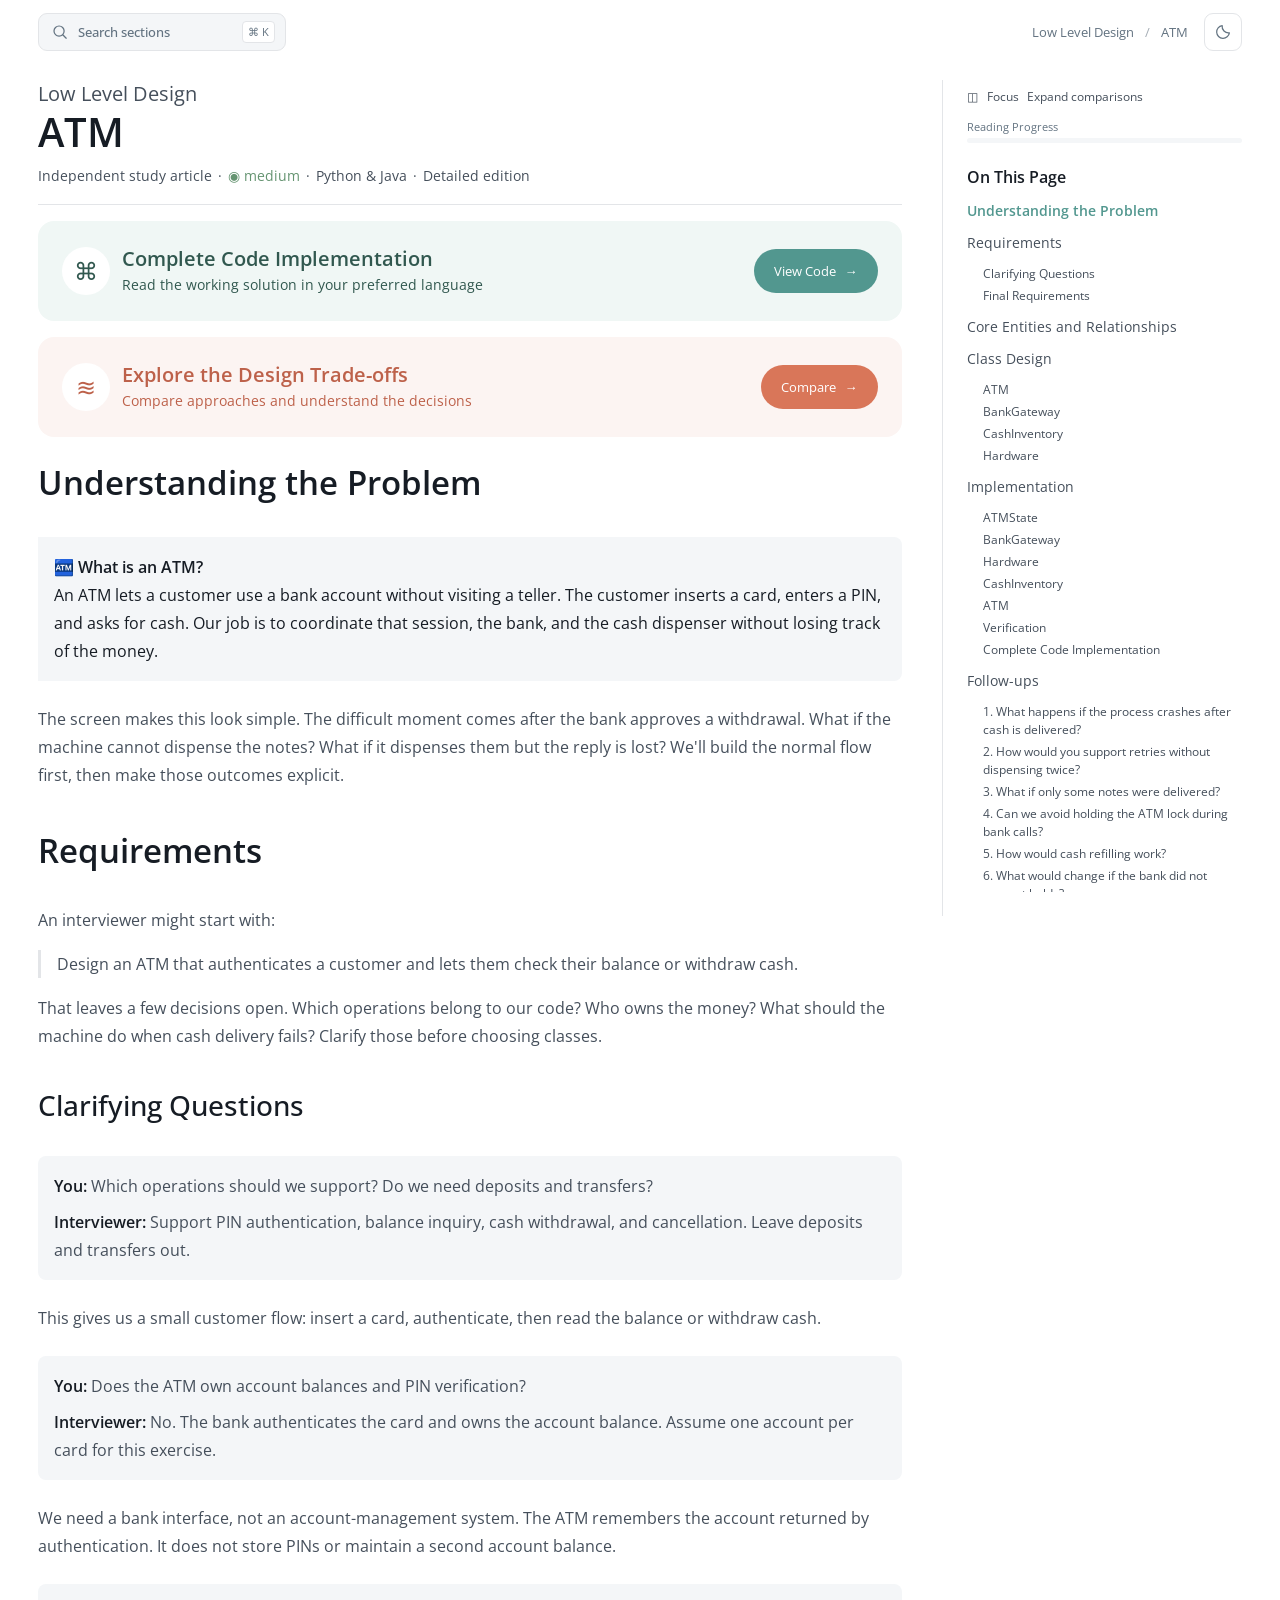
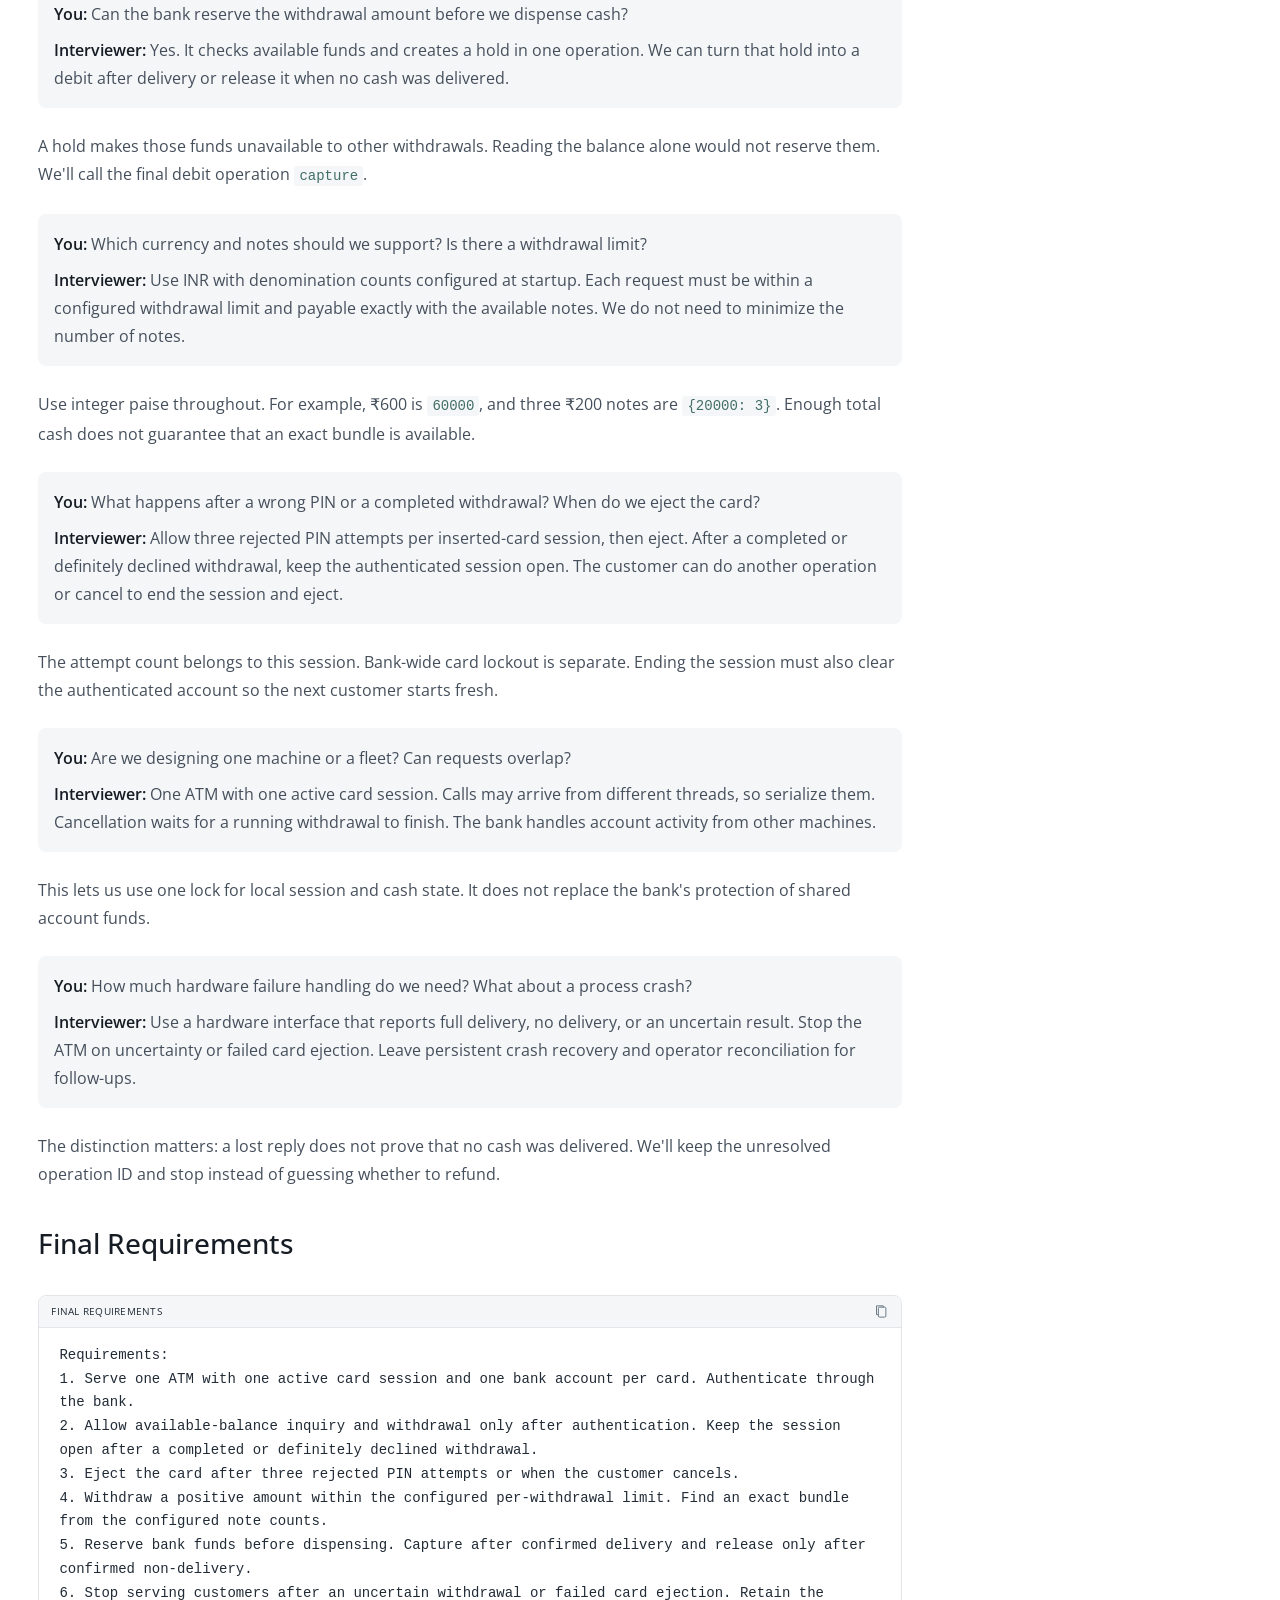
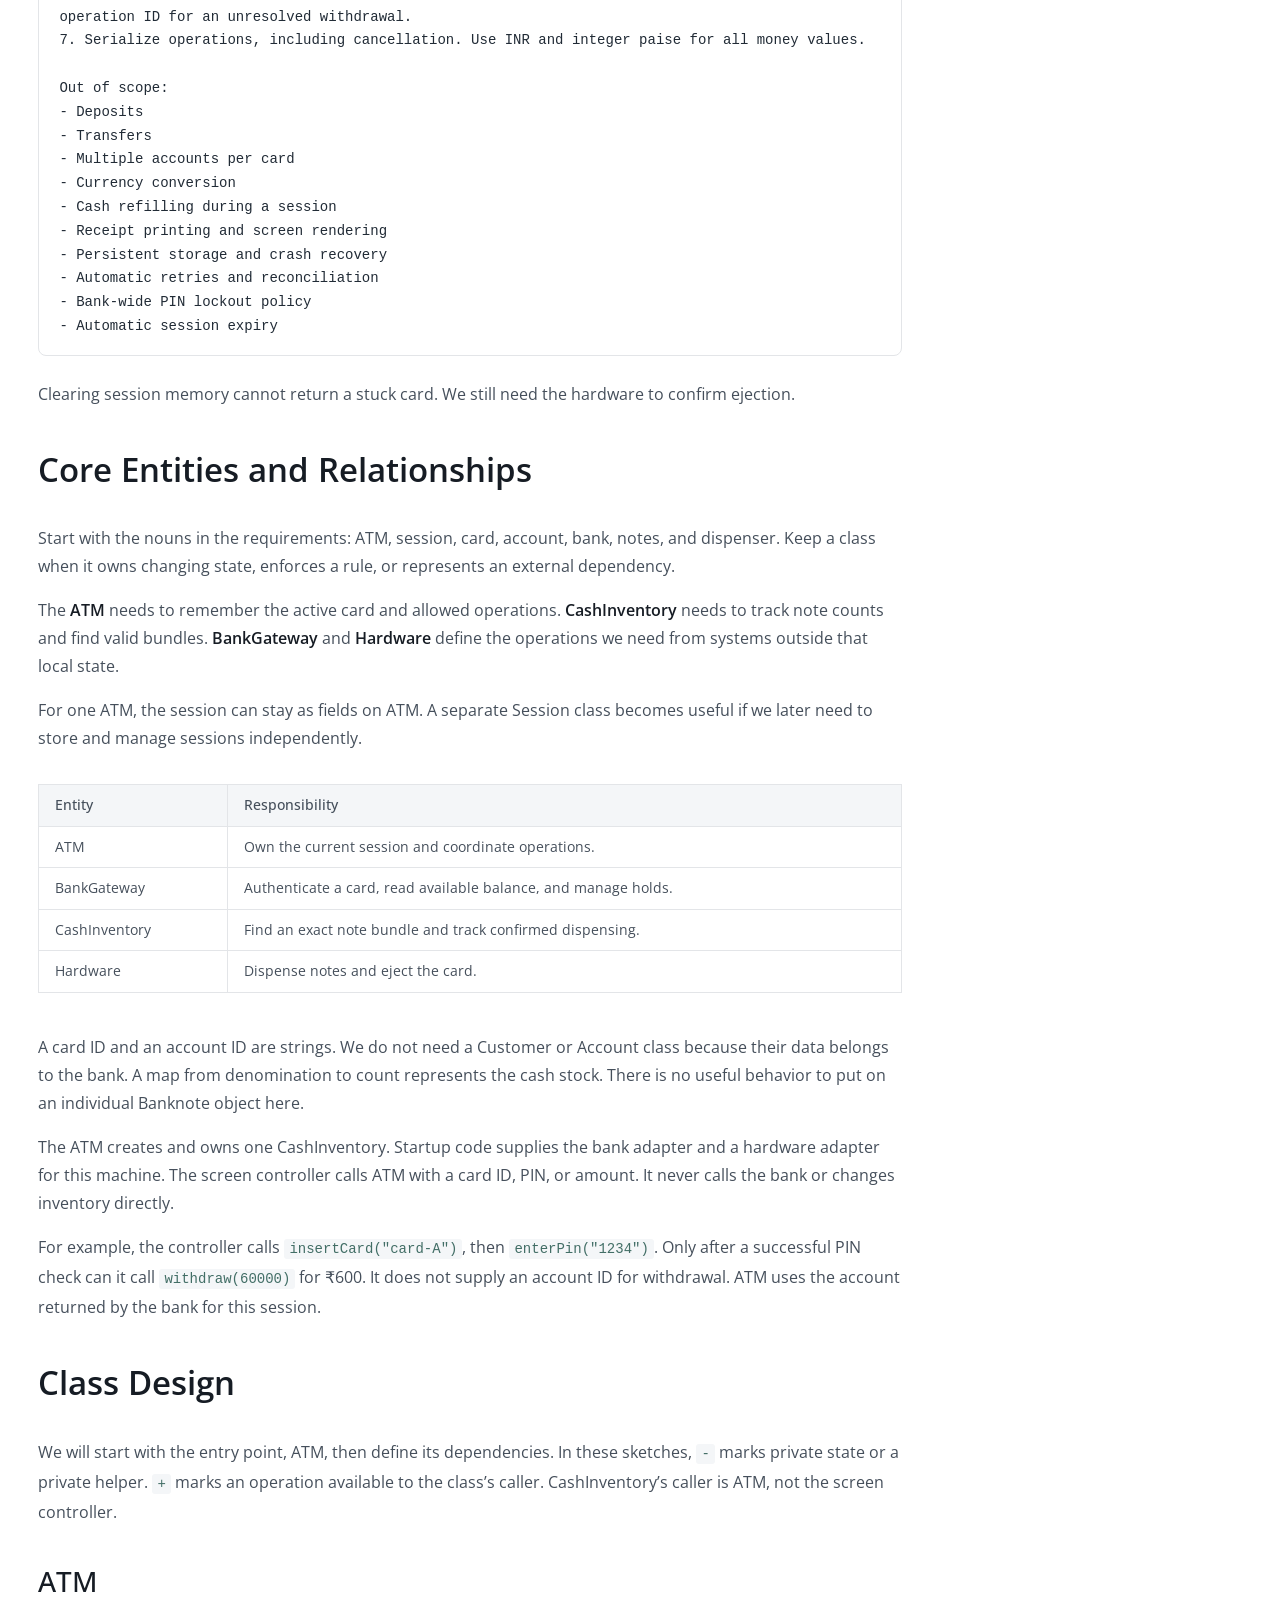
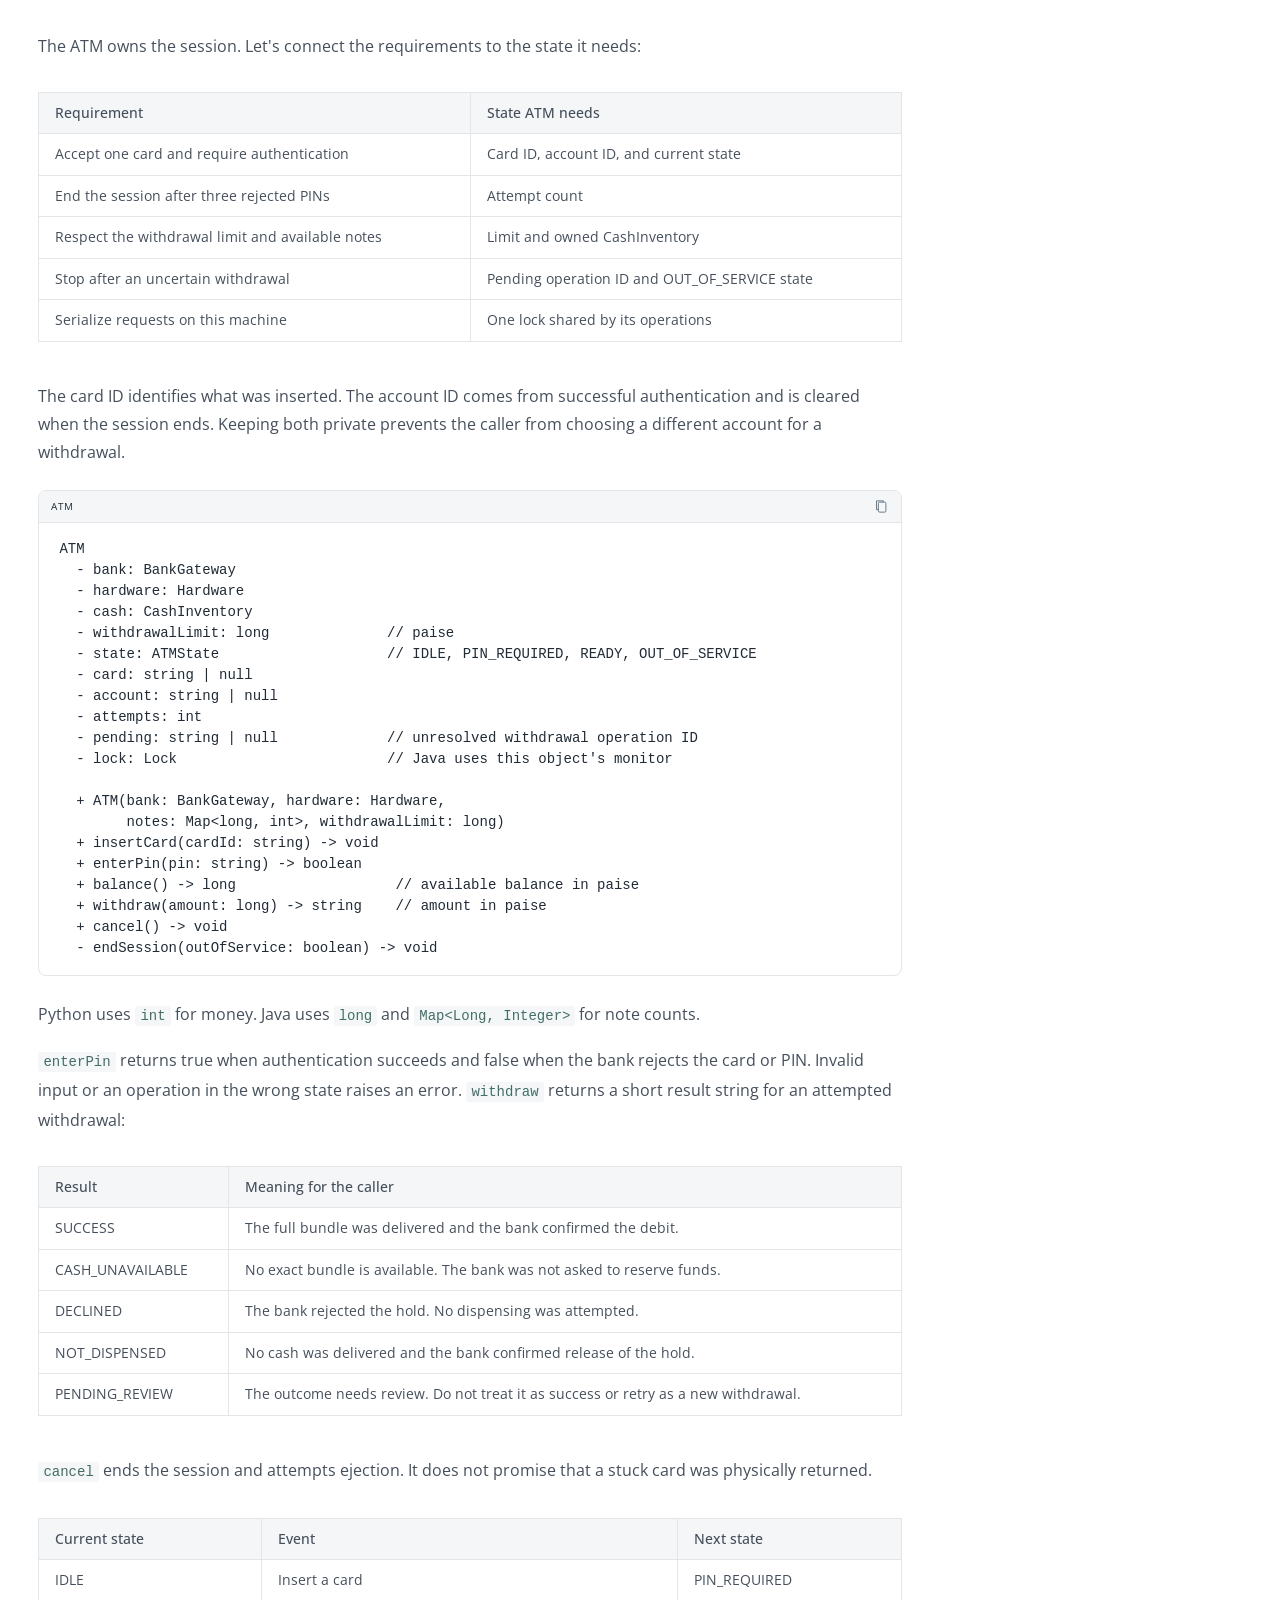
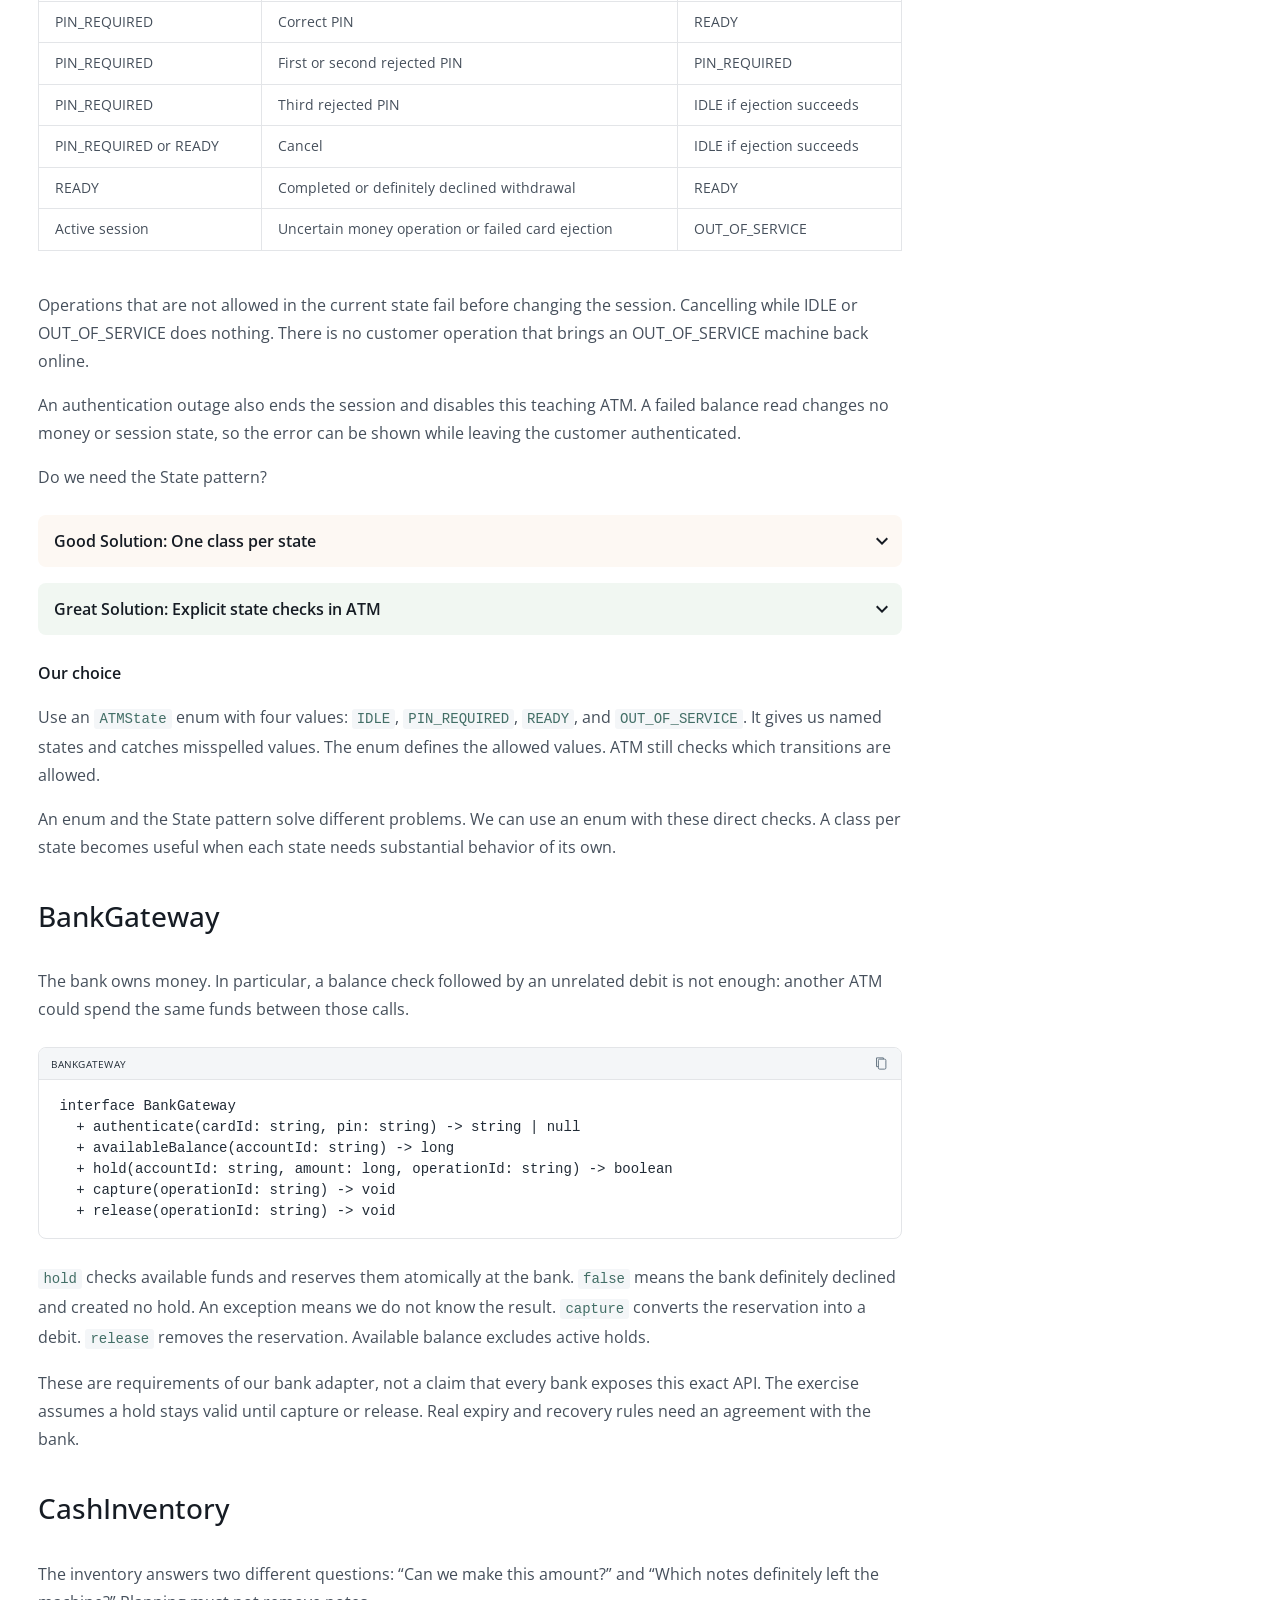
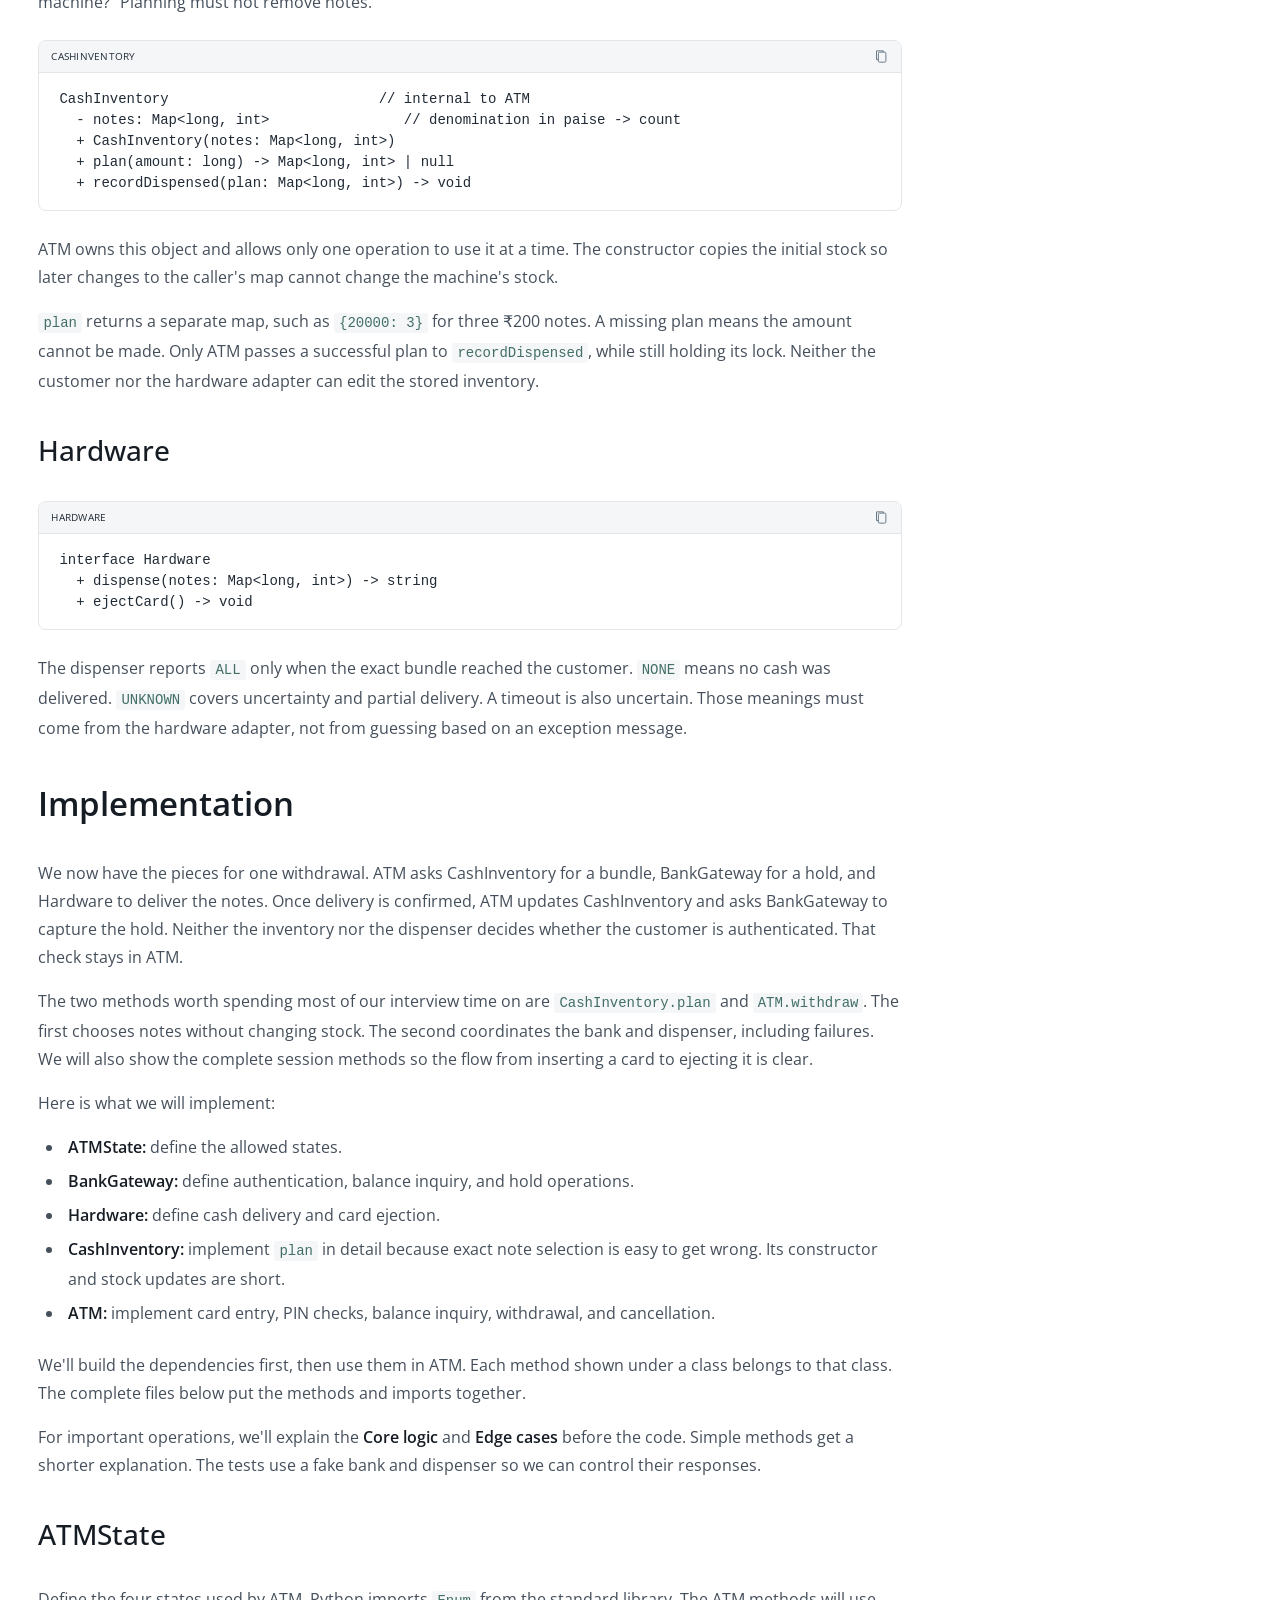
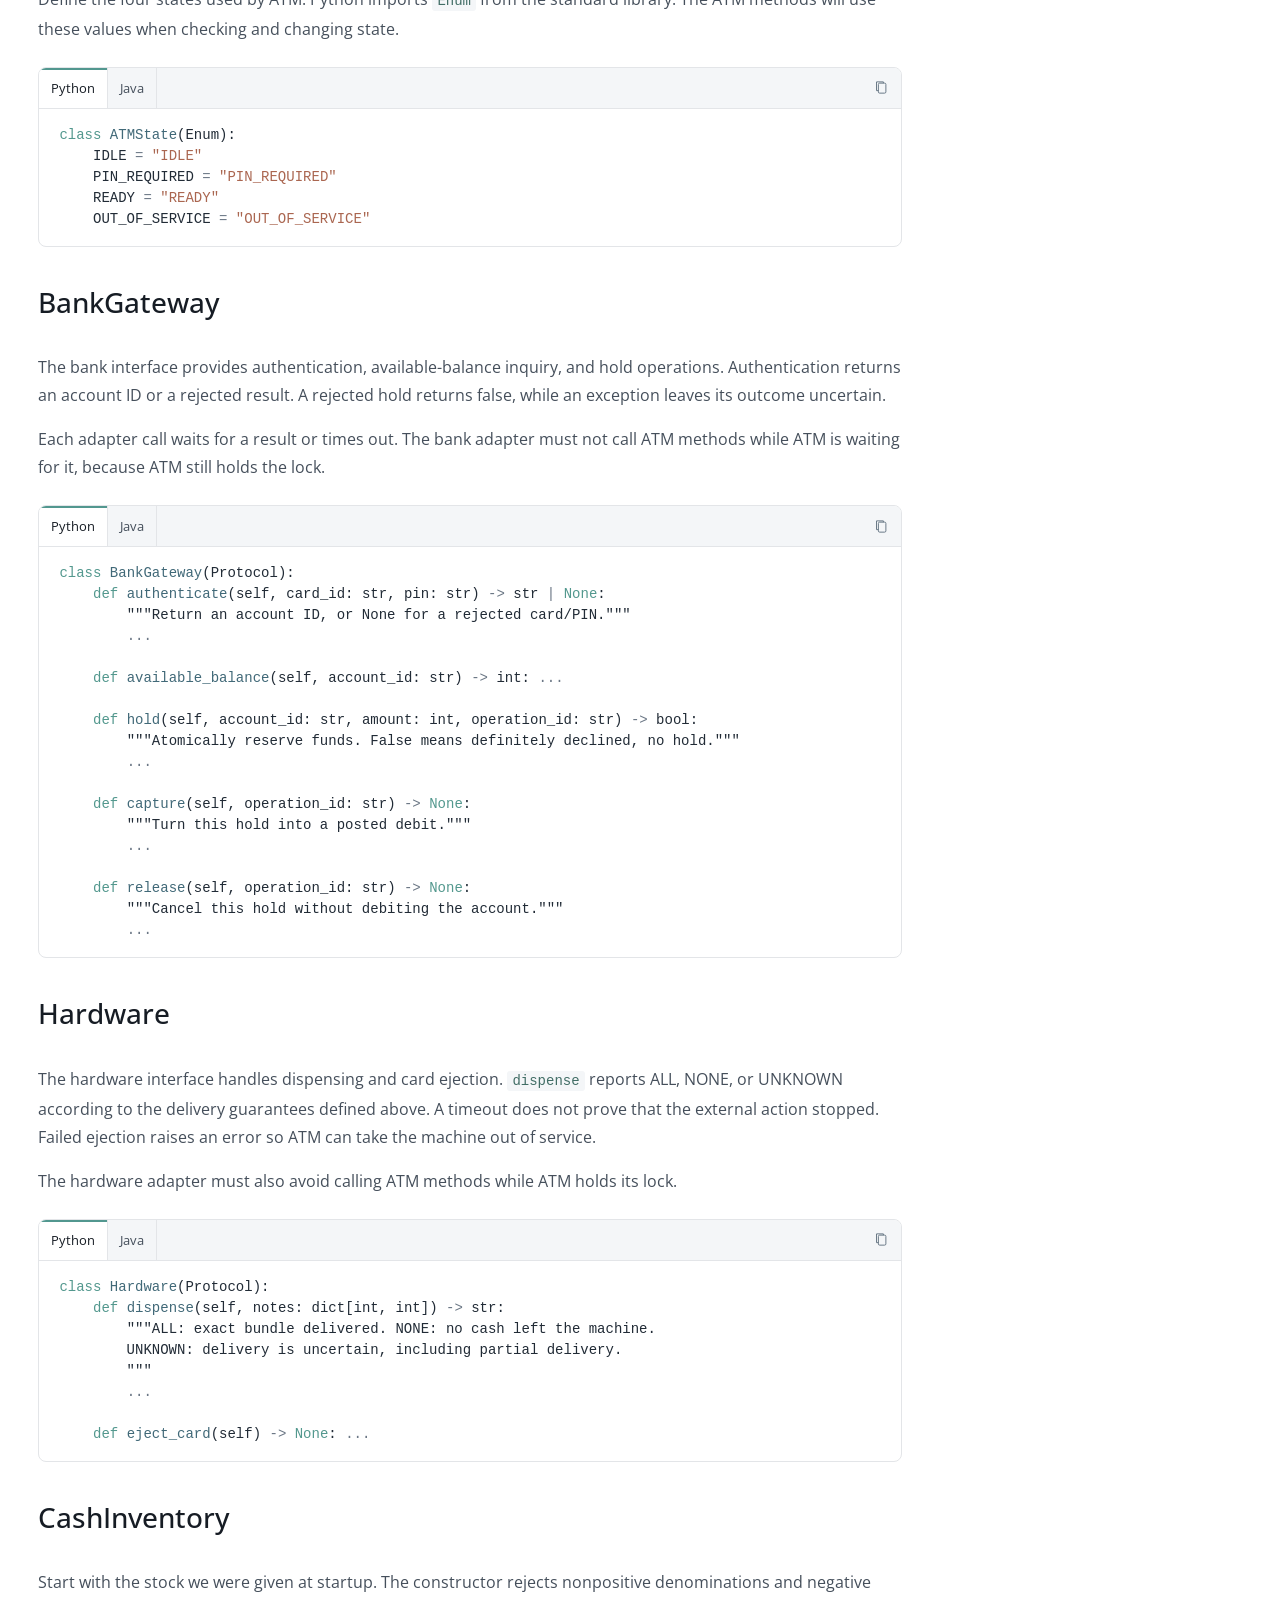
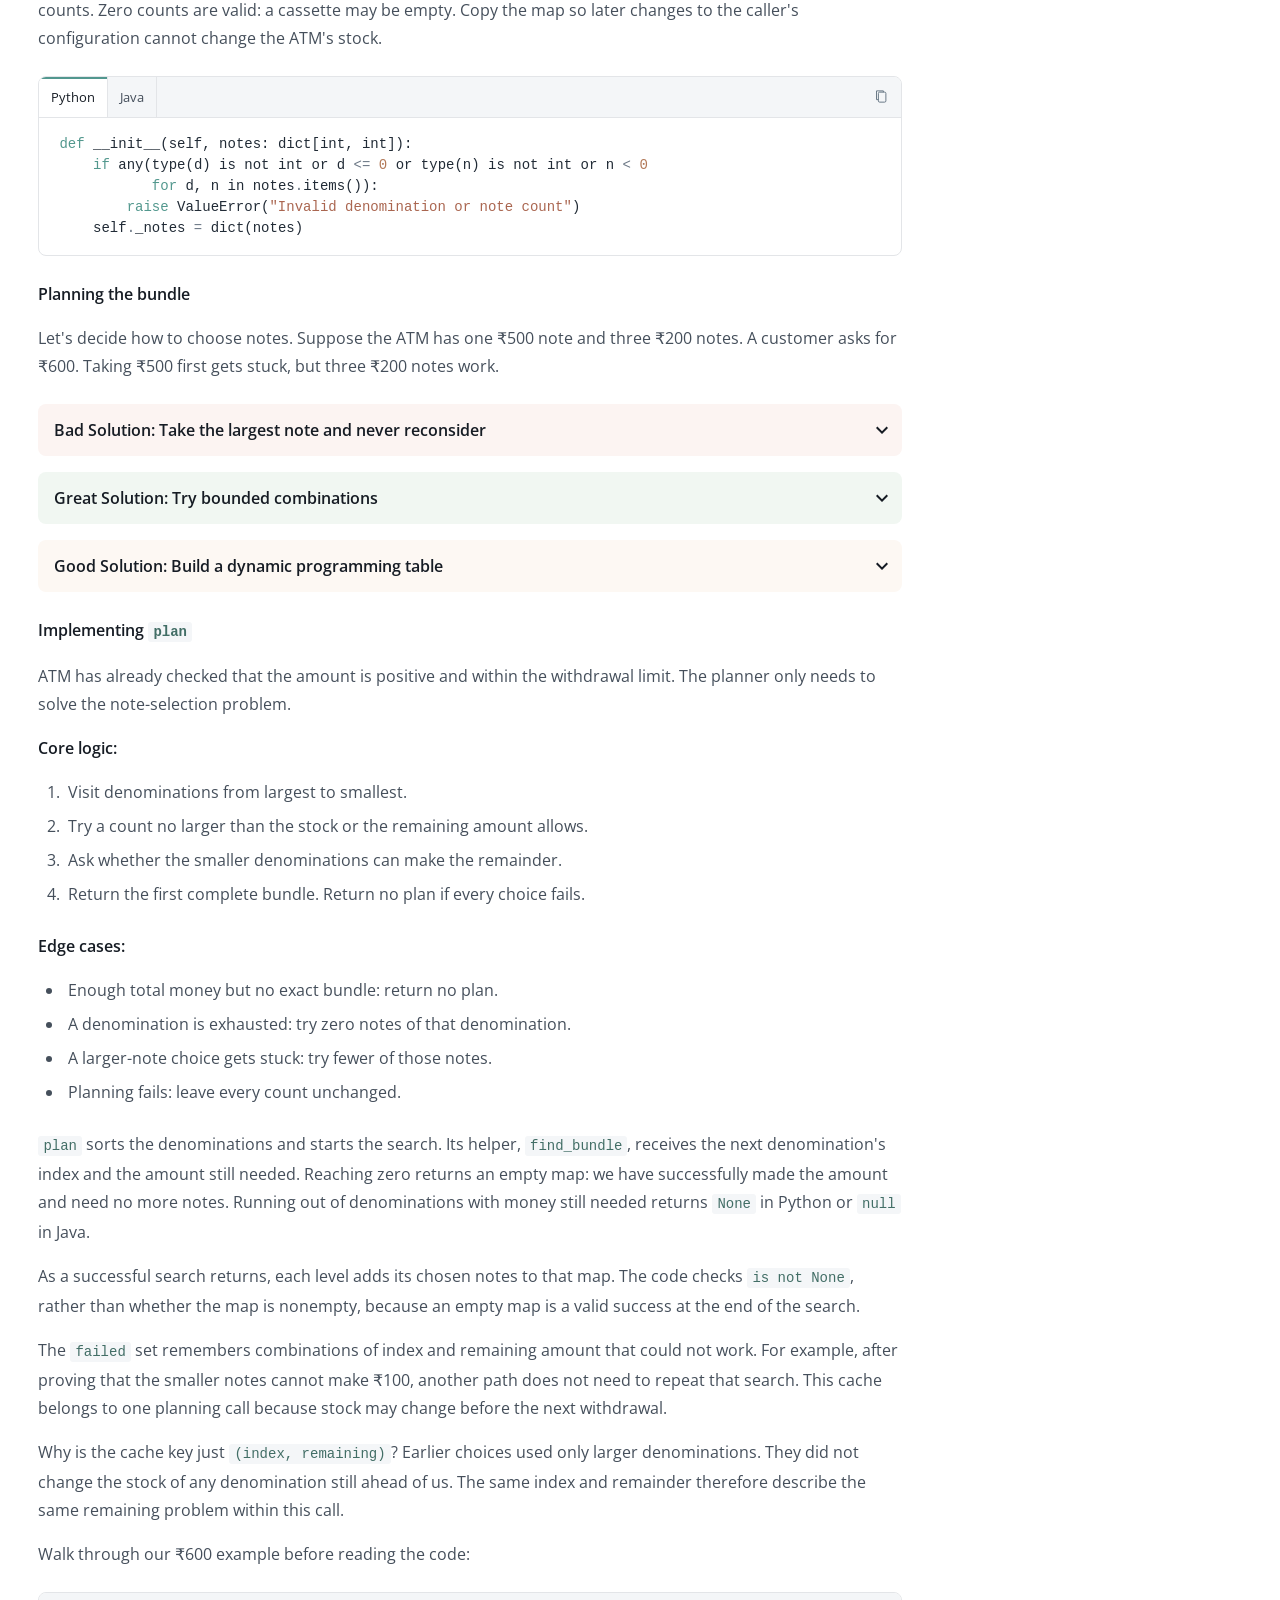
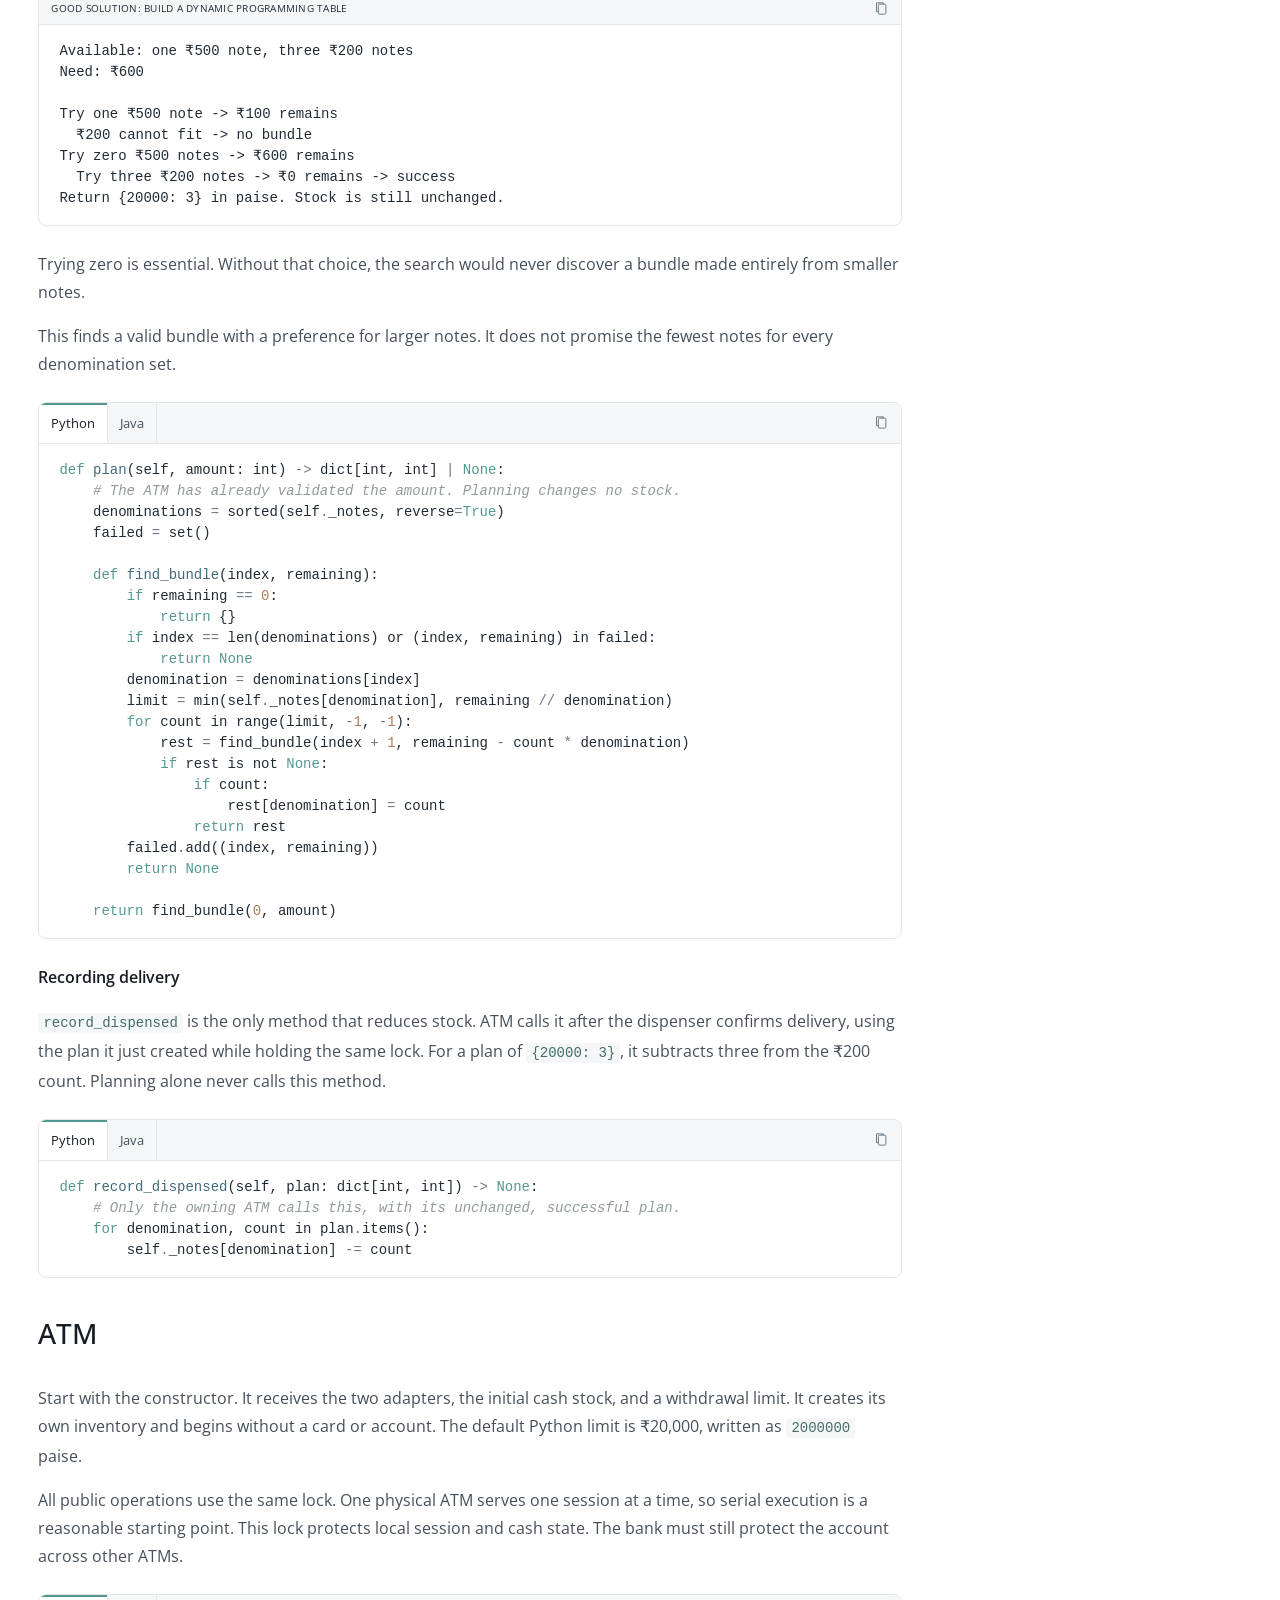
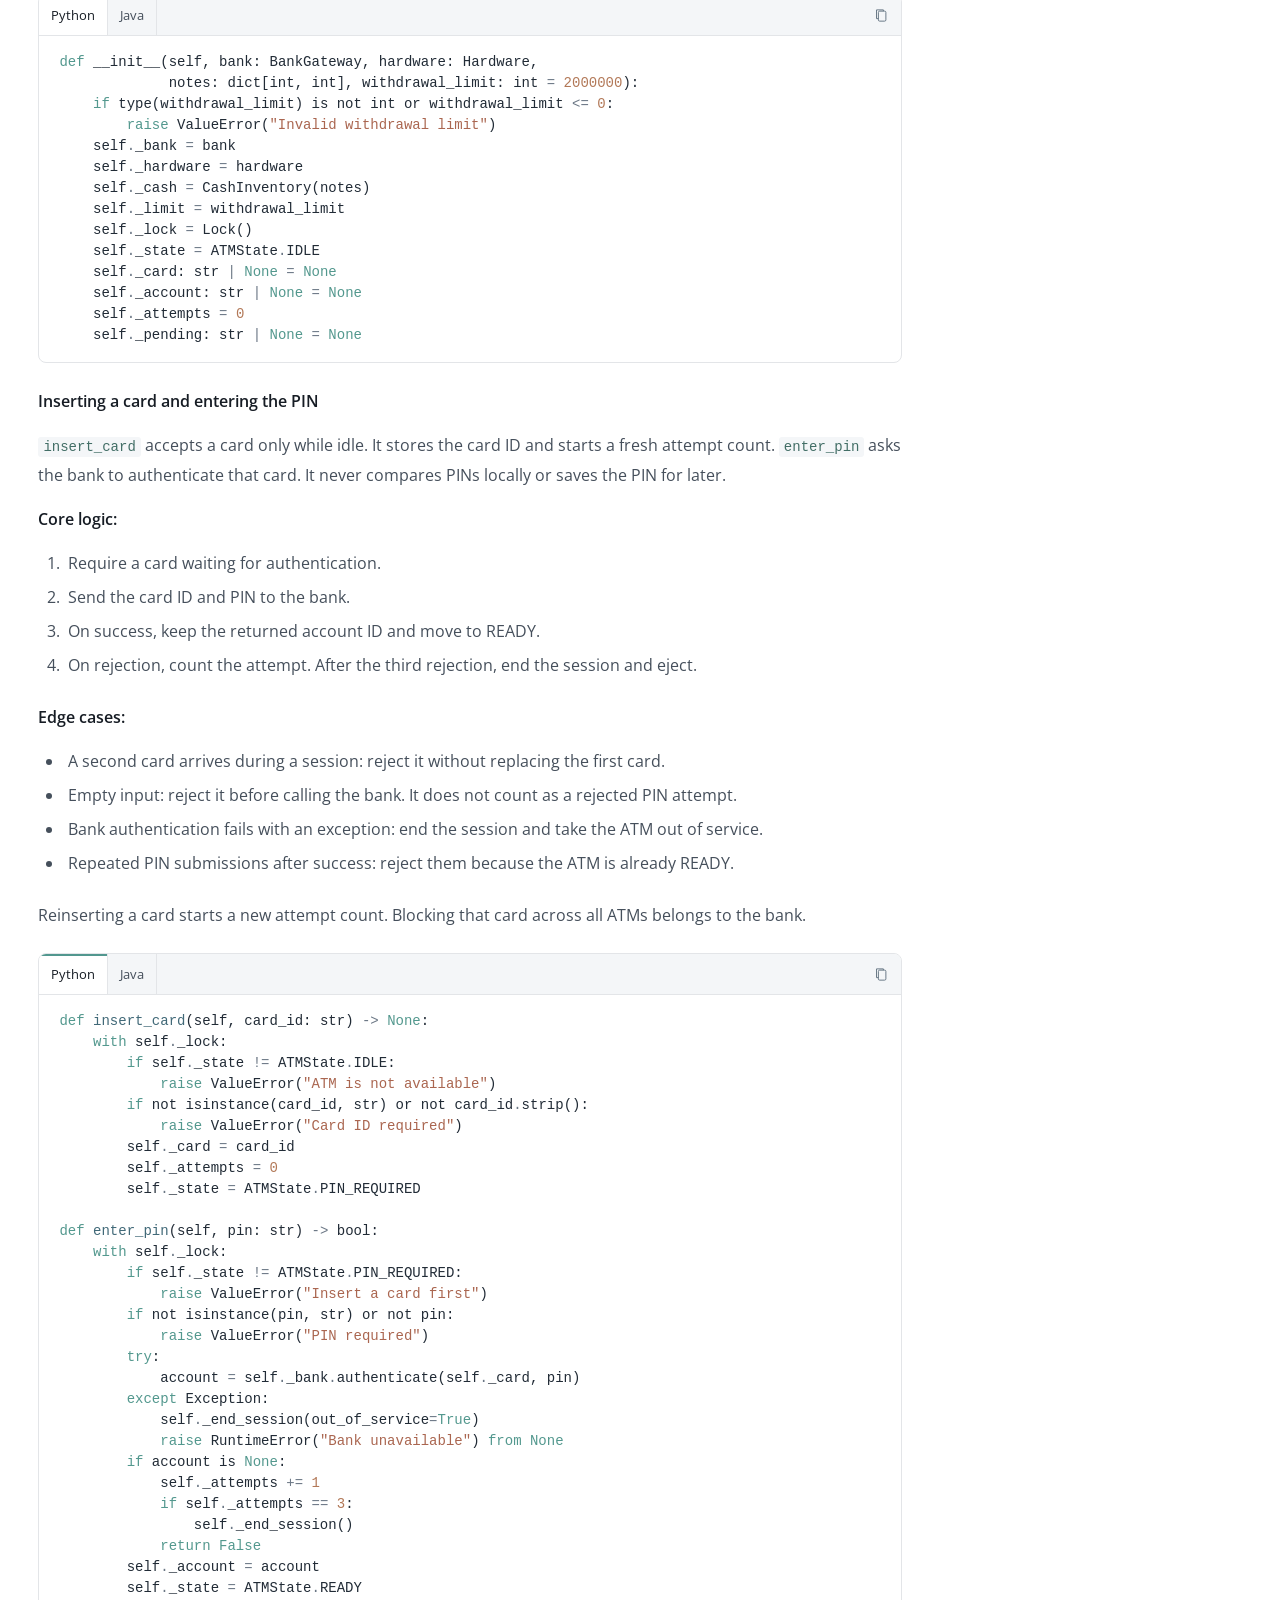
==== atm/index.html @ b9a5c1ed "Give each ATM type its own implementation section" ====
<!doctype html>
    <html lang="en"><head><meta charset="utf-8"><link rel="icon" type="image/svg+xml" href="../favicon.svg"><meta name="viewport" content="width=device-width,initial-scale=1"><title>ATM Low Level Design | Detailed Edition</title><meta name="description" content="A complete ATM low-level design walkthrough with Python and Java, trade-offs, verification, and follow-ups."><style>@font-face{font-family:OpenSans;src:url([data-uri]) format('woff2');font-weight:300 800;font-display:swap}
:root{--paper:#fff;--text:#161c24;--body:#454f5b;--muted:#637381;--border:#e3e5e8;--soft:#f4f6f8;--primary:#52978f;--primary-soft:#f0f7f5;--coral:#d97659;--coral-soft:#fcf4f2;--code:#212b36;--sidebar:256px;color-scheme:light}
*{box-sizing:border-box}body{margin:0;background:var(--paper);color:var(--body);font-family:OpenSans,Arial,sans-serif;font-size:16px}a{color:inherit;text-decoration:none}button,input{font:inherit}button,a,summary{-webkit-tap-highlight-color:transparent}button{cursor:pointer;color:inherit}button:focus-visible,a:focus-visible,summary:focus-visible,input:focus-visible,pre:focus-visible{outline:2px solid var(--primary);outline-offset:3px}button{background:none;border:0}button:hover,a:hover{color:var(--primary)}[hidden]{display:none!important}.skip{position:fixed;top:-60px;left:275px;z-index:100;background:var(--paper);padding:12px}.skip:focus{top:6px}

.main{margin-left:0}.topbar{height:48px;background:var(--paper);position:sticky;top:0;z-index:20;display:flex;align-items:center;justify-content:space-between;padding:0 16px;gap:16px}.search-trigger{height:36px;width:160px;border:1px solid #91969c;border-radius:24px;display:flex;align-items:center;justify-content:space-between;padding:0 12px;color:#91969c;font-size:16px}.search-trigger kbd{font:10px OpenSans;color:#b3b9bf}.top-actions{display:flex;align-items:center;gap:16px}.top-actions>a{font-size:14px}.top-actions .tutor{border:1px solid var(--primary);color:var(--primary);border-radius:24px;padding:7px 10px;background:var(--primary-soft);font-size:13px}#theme{height:36px;width:36px;border:1px solid var(--border);border-radius:50%;font-size:23px}#menu{display:none}.outer{padding:12px 24px;max-width:1280px;margin:auto}.layout{max-width:1024px;margin:auto;display:grid;grid-template-columns:5fr 2fr}article{min-width:0;padding-right:24px;line-height:28px;color:var(--body)}.article-header{border-bottom:1px solid var(--border);padding:0 0 16px;margin-bottom:16px}.eyebrow{font-size:20px;line-height:28px}h1{font-size:39.809px;line-height:47.7708px;font-weight:600;color:var(--text);margin:0}article .metadata{font-size:14px;line-height:24px;margin:8px 0 0;display:flex;flex-wrap:wrap;gap:6px}.difficulty{color:#659471}.feature-card{border-radius:16px;padding:24px;display:flex;align-items:center;gap:12px;min-height:100px;margin:16px 0}.feature-card.green{background:var(--primary-soft);color:#31584f}.feature-card.coral{background:var(--coral-soft);color:#bd614a}.feature-icon{width:48px;height:48px;border-radius:50%;background:var(--paper);display:grid;place-items:center;font-size:24px;flex-shrink:0}.feature-card h2{font-size:20px;line-height:28px;margin:0;font-weight:600}.feature-card p{font-size:14px;line-height:24px;margin:0}.feature-card a{font-size:13px;white-space:nowrap;background:var(--primary);color:white;border-radius:30px;padding:8px 20px;margin-left:auto}.coral a{background:var(--coral)}
article h2{font-size:33.18px;font-weight:600;line-height:43.134px;color:var(--text);margin:40px 0 27.54px}article h3{font-size:27.65px;font-weight:500;line-height:38.71px;color:var(--text);margin:36px 0 27.65px}article h4{font-size:20px;color:var(--text);margin:28px 0 16px}article p{font-size:16px;line-height:28px;margin:16px 0 8px}article ul,article ol{padding-left:26px;margin:16px 0 24px}article li{padding-left:4px;margin:6px 0}article strong{font-weight:600;color:var(--text)}article p a,article li a{color:var(--primary);text-decoration:underline;text-underline-offset:3px}.heading-anchor{opacity:0;font-size:18px;margin-left:10px;color:var(--primary)}h2:hover .heading-anchor,h3:hover .heading-anchor,.heading-anchor:focus{opacity:1}[id]{scroll-margin-top:80px}.callout{background:var(--soft);border-radius:0 8px 8px 0;padding:16px;margin:24px 0!important;color:var(--text)}.callout-title{display:block}blockquote{border-left:3px solid var(--border);padding:0 16px;margin:16px 0;color:var(--body)}blockquote p{margin:8px 0}blockquote.dialogue{background:var(--soft);border:0;border-radius:8px;padding:8px 16px;margin:24px 0}article table{border-collapse:collapse;font-size:14px;line-height:24.5px;width:100%;margin:24px 0;color:var(--body)}th,td{border:1px solid var(--border);padding:8px 16px;text-align:left;vertical-align:top}th{background:var(--soft);font-weight:500}.table-wrap{overflow-x:auto}article :not(pre)>code{font-family:ui-monospace,SFMono-Regular,Menlo,Consolas,monospace;font-size:14px;color:#426e66;background:var(--soft);padding:2px 5px;border-radius:3px;overflow-wrap:anywhere}
.codebox{border:1px solid var(--border);border-radius:8px;overflow:hidden;margin:24px 0;background:var(--paper);color:var(--code)}.codebar{min-height:32px;display:flex;align-items:center;justify-content:space-between;background:var(--soft);border-bottom:1px solid var(--border)}.code-title{padding:4px 12px;font-size:10px;line-height:20px;text-transform:uppercase;letter-spacing:.25px}.copy{font-size:17px;color:var(--muted);padding:3px 12px;flex-shrink:0;align-self:stretch}.copy:hover{background:var(--primary-soft)}pre{padding:16px 20px;margin:0;overflow:auto;font-family:ui-monospace,SFMono-Regular,'SF Mono',Menlo,Consolas,monospace;font-size:14px;line-height:21px;tab-size:4;scrollbar-width:thin}pre code{font:inherit;color:inherit}.codebar [role=tablist]{display:flex;overflow:auto}.codebar [role=tab]{font-size:13px;border-right:1px solid var(--border);padding:10px 12px;line-height:20px;white-space:nowrap;color:var(--body)}.codebar [role=tab][aria-selected=true]{background:var(--paper);color:var(--text);box-shadow:inset 0 2px var(--primary)}.full-code pre{max-height:620px}.k,.kd,.kn,.kc,.kt{color:#53988e}.s,.s1,.s2{color:#aa6650}.c,.c1,.cm{color:#919a9d;font-style:italic}.mi,.mf{color:#b27857}.nf,.nc{color:#416978}.o{color:#6b7785}
.comparison{border-radius:8px;margin:24px 0;background:var(--soft)}.comparison.bad{background:#fcf3f3}.comparison.good{background:#f0f7f3}.comparison.neutral{background:#faf7ef}.comparison>summary{padding:20px 16px;cursor:pointer;font-size:16px;font-weight:600;line-height:26px;color:var(--text);list-style:none;display:flex;align-items:center;justify-content:space-between;gap:16px}.comparison>summary:after{content:'⌄';font-size:20px;flex-shrink:0}.comparison[open]>summary:after{transform:rotate(180deg)}.comparison-body{padding:0 16px 16px}.comparison-body>p:first-child{margin-top:8px}.comparison-body>.codebox:last-child{margin-bottom:0}
.toc{position:sticky;top:48px;align-self:start;border-left:1px solid var(--border);padding:8px 28px 24px;height:calc(100vh - 48px);min-width:0}.reading-tools{display:flex;gap:8px;font-size:12px;white-space:nowrap;align-items:center}.reading-tools button{padding:0}.progress-label{font-size:11px;color:var(--muted);margin:14px 0 4px}.progress{height:5px;background:var(--soft);border-radius:4px;overflow:hidden}.progress>div{height:100%;width:0;background:var(--primary);border-radius:4px}.toc h2{font-size:16px;line-height:24px;color:var(--text);margin:22px 0 12px;font-weight:600}.toc nav{overflow:auto;max-height:calc(100vh - 220px);scrollbar-width:thin}.toc a{display:block;white-space:nowrap;overflow:hidden;text-overflow:ellipsis;font-size:14px;line-height:20px;margin:0 0 12px}.toc .toc-h3{font-size:12px;padding-left:16px;line-height:18px;margin-bottom:4px}.toc a.active{color:var(--primary);font-weight:600}.toc a.toc-h2:not(:first-child){margin-top:12px}.article-footer{border-top:1px solid var(--border);padding:24px 0 48px;margin-top:48px}.article-footer p{font-size:12px;line-height:22px;color:var(--muted)}.article-footer>a{font-size:13px;color:var(--primary);margin-right:24px}#exit-focus{position:fixed;right:20px;bottom:20px;background:var(--paper);border:1px solid var(--border);border-radius:30px;padding:12px 20px;z-index:40;box-shadow:0 4px 16px #0001}.focus-mode .sidebar,.focus-mode .toc{display:none}.focus-mode .main{margin-left:0}.focus-mode .layout{display:block}.focus-mode article{padding-right:0}.focus-mode .topbar{border-bottom:1px solid var(--border)}dialog{width:min(600px,calc(100vw - 32px));padding:0;background:var(--paper);color:var(--body);border:1px solid var(--border);border-radius:12px;box-shadow:0 16px 80px #0003;top:12vh;margin-top:0}dialog::backdrop{background:#161c2455;backdrop-filter:blur(3px)}dialog form{display:flex;border-bottom:1px solid var(--border);padding:16px;gap:12px}dialog input{border:0;background:transparent;color:inherit;min-width:0;flex:1;padding:8px}dialog button{font-size:12px}#search-results{max-height:55vh;overflow:auto;padding:12px}#search-results a{display:block;padding:10px 12px;border-radius:6px;font-size:14px}#search-results a:hover{background:var(--primary-soft)}#toast{position:fixed;bottom:24px;left:50%;transform:translateX(-50%);background:var(--text);color:var(--paper);border-radius:8px;padding:10px 18px;font-size:13px;z-index:100;opacity:0;pointer-events:none}#toast.show{opacity:1}
.dark{--paper:#161c24;--text:#f4f6f8;--body:#c4cdd5;--muted:#919eab;--border:#343e49;--soft:#212b36;--primary:#79b6ac;--primary-soft:#203c36;--coral-soft:#3b2928;--code:#dfe5eb;color-scheme:dark}.dark .comparison.bad{background:#35262a}.dark .comparison.good{background:#20372f}.dark .comparison.neutral{background:#353127}.dark .green{color:#b8d6ce}.dark .coral{color:#e7ae9c}.dark article :not(pre)>code{color:#94bcb5}
@media(max-width:1099px){.feature-card{padding:20px}.feature-card h2{font-size:18px}.feature-card a{padding:8px 14px}#focus{display:none}}
@media(max-width:900px){.feature-card{flex-wrap:wrap}.feature-card a{margin-left:60px}.feature-card>div{flex:1;min-width:180px}.outer{padding:20px}.top-actions .tutor{display:none}}
@media(max-width:767px){.main{margin-left:0}.topbar{gap:10px;padding:0 12px;border-bottom:1px solid var(--border)}#menu{display:block}.search-trigger{margin-right:auto;width:135px;height:32px;font-size:14px}.top-actions{gap:8px}.top-actions>a{display:none}.outer{padding:24px 20px}h1{font-size:36px;line-height:44px}.eyebrow{font-size:17px}article h2{font-size:28px;line-height:37px;margin:34px 0 24px}article h3{font-size:23px;line-height:32px;margin:30px 0 22px}article p{font-size:16px}.feature-card{padding:16px;gap:12px;min-height:100px}.feature-card h2{font-size:17px;line-height:24px}.feature-card p{font-size:12px;line-height:20px}.feature-card a{font-size:12px;padding:6px 14px}.feature-icon{width:36px;height:36px}.feature-card a{margin-left:48px}.metadata{font-size:12px!important}.codebar [role=tab]{padding:8px 10px}pre{padding:16px;font-size:13px;line-height:20px}th,td{padding:8px 10px;min-width:100px}.skip{left:12px}.heading-anchor{display:none}}
@media print{.sidebar,.topbar,.toc,.feature-card,.reading-tools,.copy,#exit-focus,.article-footer{display:none!important}.main{margin:0}.layout{display:block}.outer{padding:0;max-width:none}article{padding:0}pre{white-space:pre-wrap;max-height:none!important}details>summary{break-after:avoid}.codebox{break-inside:avoid}article h2,article h3{break-after:avoid}.heading-anchor{display:none}}
/* Match the reference's tighter header-to-article transition. */
.feature-card+h2{margin-top:24px}.feature-card h2{color:inherit}.nav-dot{width:10px;height:10px;border:1px solid #b4bfc1;border-radius:50%;font-size:0;flex-shrink:0}.selected .nav-dot{background:var(--primary);border-color:var(--primary)}.copy{display:flex;align-items:center;justify-content:center;min-width:38px}.copy svg{display:block}.toc{padding-top:2px}
article h5{font-size:17px;font-weight:600;margin:24px 0 16px;color:var(--text)}
/* Standalone article: omit the reference site's course and account navigation. */
.main{margin-left:0}.skip{left:20px}.topbar{max-width:1280px;margin:auto}.top-actions .article-home{font-size:13px;color:var(--muted)}.article-home span{margin:0 8px;color:#a4acb4}
@media(max-width:767px){.top-actions .article-home{display:none}.outer{padding-top:24px}}

.reference-code{margin:24px 0;border:1px solid var(--border);border-radius:8px;padding:0 16px}.reference-code>summary{cursor:pointer;padding:16px 0;color:var(--primary);font-weight:600}.reference-code .codebox{margin:0 0 16px}


/* One shared shell keeps the header, article and navigation aligned at every width. */
:root{--page-width:1360px;--page-gutter:clamp(20px,3vw,56px)}
.topbar,.outer{width:min(var(--page-width),calc(100% - 2 * var(--page-gutter)));max-width:none;margin-inline:auto;padding-inline:0}
.topbar{height:64px;gap:24px}.outer{padding-block:16px 40px}
.layout{max-width:none;display:grid;grid-template-columns:minmax(0,1fr) 300px;gap:40px}
article{padding-right:0;overflow-wrap:break-word}
.toc{top:64px;height:calc(100dvh - 64px);padding:8px 0 24px 24px;display:flex;flex-direction:column;overflow:hidden}
.toc nav{flex:1;min-height:0;max-height:none;overflow-y:auto;overscroll-behavior:contain;padding-right:10px}
.toc a{white-space:normal;overflow:visible;text-overflow:clip;overflow-wrap:anywhere}
.reading-tools{flex-wrap:wrap;row-gap:8px}.toc h2,.progress,.progress-label,.reading-tools{flex-shrink:0}
.feature-card>div{min-width:0}.codebox,.table-wrap{max-width:100%}
.requirements-panel pre{white-space:pre-wrap;overflow-wrap:anywhere;line-height:1.7}
.focus-mode{--page-width:800px}.focus-mode .toc{display:none}.focus-mode .layout{display:block}
@media(min-width:1920px){.layout{grid-template-columns:minmax(0,1fr) 320px;gap:48px}}
@media(max-width:1099px){:root{--page-width:860px}.layout{display:block}.toc{display:none}.topbar{gap:16px}}
@media(max-width:767px){.topbar{height:56px}.outer{padding-top:24px}.feature-card{max-width:100%}}
@media print{.outer{width:100%;padding:0}.layout{display:block}.toc{display:none}}

/* Keep section navigation fluid while honoring accessibility preferences. */
@media (prefers-reduced-motion: no-preference){
  html{scroll-behavior:smooth}
}

/* Consistent, restrained header controls with vector icons. */
.search-trigger{height:38px;width:248px;padding:0 10px 0 12px;border:1px solid var(--border);border-radius:9px;background:var(--soft);color:var(--muted);font-size:13px;font-weight:500;line-height:20px;gap:20px;transition:background .15s,border-color .15s,color .15s}
.search-label{display:flex;align-items:center;gap:9px;white-space:nowrap}
.search-trigger svg,#theme svg{width:18px;height:18px;fill:none;stroke:currentColor;stroke-width:1.65;stroke-linecap:round;stroke-linejoin:round;flex:none}
.search-trigger kbd{font:11px/20px OpenSans,Arial,sans-serif;letter-spacing:.02em;color:var(--muted);border:1px solid var(--border);border-radius:4px;background:var(--paper);padding:0 5px;white-space:nowrap}
.search-trigger:hover,#theme:hover{background:var(--primary-soft);border-color:var(--primary);color:var(--text)}
#theme{width:38px;height:38px;display:grid;place-items:center;padding:0;border:1px solid var(--border);border-radius:9px;background:var(--paper);color:var(--muted);transition:background .15s,border-color .15s,color .15s}
#theme .theme-sun{display:none}.dark #theme .theme-moon{display:none}.dark #theme .theme-sun{display:block}
@media(max-width:767px){.search-trigger{width:210px;max-width:calc(100vw - 100px);height:36px;gap:12px}#theme{width:36px;height:36px}.search-trigger kbd{display:none}}
@media(prefers-reduced-motion:reduce){.search-trigger,#theme{transition:none}}

/* Comparison accordions measured from Hello Interview's LLD articles. */
.comparison{border:0;border-radius:8px;margin:24px 0;overflow:hidden}
.comparison+.comparison{margin-top:-8px}
.comparison.bad{background:rgb(252,244,242)}.comparison.neutral{background:rgb(253,248,243)}.comparison.good{background:rgb(241,247,242)}
.comparison>summary{min-height:48px;padding:12px 8px 12px 16px;gap:8px;font-size:16px;font-weight:600;line-height:28px;align-items:center;transition:min-height 250ms}
.comparison[open]>summary{min-height:64px}
.comparison>summary:after{content:none}.comparison>summary::-webkit-details-marker{display:none}
.comparison-title{flex:1;min-width:0}
.comparison>summary>svg{width:24px;height:24px;flex-shrink:0;transition:transform 250ms}
.comparison[open]>summary>svg{transform:rotate(180deg)}
.comparison-body{padding:8px 16px 16px}
@media(prefers-reduced-motion:reduce){.comparison>summary,.comparison>summary>svg{transition:none}}
</style></head><body>
    <a class="skip" href="#article">Skip to article</a>

    <main class="main" id="top"><header class="topbar"><button class="search-trigger" aria-label="Search article sections"><span class="search-label"><svg viewBox="0 0 24 24" aria-hidden="true"><circle cx="10.75" cy="10.75" r="6.75"/><path d="m16 16 4.25 4.25"/></svg><span>Search sections</span></span><kbd>⌘ K</kbd></button><div class="top-actions"><a class="article-home" href="#top">Low Level Design <span>/</span> ATM</a><button id="theme" aria-label="Switch to dark mode" title="Switch to dark mode"><svg class="theme-moon" viewBox="0 0 24 24" aria-hidden="true"><path d="M20.5 13.1A8.5 8.5 0 0 1 10.9 3.5 8.5 8.5 0 1 0 20.5 13.1Z"/></svg><svg class="theme-sun" viewBox="0 0 24 24" aria-hidden="true"><circle cx="12" cy="12" r="4"/><path d="M12 2v2m0 16v2M2 12h2m16 0h2M4.93 4.93l1.42 1.42m11.3 11.3 1.42 1.42M4.93 19.07l1.42-1.42m11.3-11.3 1.42-1.42"/></svg></button></div></header>
    <div class="outer"><div class="layout"><article id="article"><div class="article-header"><div class="eyebrow">Low Level Design</div><h1>ATM</h1><p class="metadata">Independent study article <span>·</span> <span class="difficulty">◉ medium</span> <span>·</span> Python &amp; Java <span>·</span> Detailed edition</p></div><div class="feature-card green"><span class="feature-icon">⌘</span><div><h2>Complete Code Implementation</h2><p>Read the working solution in your preferred language</p></div><a href="#complete-reference-implementations">View Code &nbsp; →</a></div><div class="feature-card coral"><span class="feature-icon">≋</span><div><h2>Explore the Design Trade-offs</h2><p>Compare approaches and understand the decisions</p></div><a href="#atm">Compare &nbsp; →</a></div>
    
<h2 id="understanding-the-problem">Understanding the Problem<a aria-label="Link to Understanding the Problem" class="heading-anchor" href="#understanding-the-problem">#</a></h2>
<p class="callout intro"><strong class="callout-title">🏧 What is an ATM?</strong>An ATM lets a customer use a bank account without visiting a teller. The customer inserts a card, enters a PIN, and asks for cash. Our job is to coordinate that session, the bank, and the cash dispenser without losing track of the money.</p>
<p>The screen makes this look simple. The difficult moment comes after the bank approves a withdrawal. What if the machine cannot dispense the notes? What if it dispenses them but the reply is lost? We'll build the normal flow first, then make those outcomes explicit.</p>
<h2 id="requirements">Requirements<a aria-label="Link to Requirements" class="heading-anchor" href="#requirements">#</a></h2>
<p>An interviewer might start with:</p>
<blockquote>
<p>Design an ATM that authenticates a customer and lets them check their balance or withdraw cash.</p>
</blockquote>
<p>That leaves a few decisions open. Which operations belong to our code? Who owns the money? What should the machine do when cash delivery fails? Clarify those before choosing classes.</p>
<h3 id="clarifying-questions">Clarifying Questions<a aria-label="Link to Clarifying Questions" class="heading-anchor" href="#clarifying-questions">#</a></h3>
<blockquote class="dialogue">
<p><strong>You:</strong> Which operations should we support? Do we need deposits and transfers?</p>
<p><strong>Interviewer:</strong> Support PIN authentication, balance inquiry, cash withdrawal, and cancellation. Leave deposits and transfers out.</p>
</blockquote>
<p>This gives us a small customer flow: insert a card, authenticate, then read the balance or withdraw cash.</p>
<blockquote class="dialogue">
<p><strong>You:</strong> Does the ATM own account balances and PIN verification?</p>
<p><strong>Interviewer:</strong> No. The bank authenticates the card and owns the account balance. Assume one account per card for this exercise.</p>
</blockquote>
<p>We need a bank interface, not an account-management system. The ATM remembers the account returned by authentication. It does not store PINs or maintain a second account balance.</p>
<blockquote class="dialogue">
<p><strong>You:</strong> Can the bank reserve the withdrawal amount before we dispense cash?</p>
<p><strong>Interviewer:</strong> Yes. It checks available funds and creates a hold in one operation. We can turn that hold into a debit after delivery or release it when no cash was delivered.</p>
</blockquote>
<p>A hold makes those funds unavailable to other withdrawals. Reading the balance alone would not reserve them. We'll call the final debit operation <code>capture</code>.</p>
<blockquote class="dialogue">
<p><strong>You:</strong> Which currency and notes should we support? Is there a withdrawal limit?</p>
<p><strong>Interviewer:</strong> Use INR with denomination counts configured at startup. Each request must be within a configured withdrawal limit and payable exactly with the available notes. We do not need to minimize the number of notes.</p>
</blockquote>
<p>Use integer paise throughout. For example, ₹600 is <code>60000</code>, and three ₹200 notes are <code>{20000: 3}</code>. Enough total cash does not guarantee that an exact bundle is available.</p>
<blockquote class="dialogue">
<p><strong>You:</strong> What happens after a wrong PIN or a completed withdrawal? When do we eject the card?</p>
<p><strong>Interviewer:</strong> Allow three rejected PIN attempts per inserted-card session, then eject. After a completed or definitely declined withdrawal, keep the authenticated session open. The customer can do another operation or cancel to end the session and eject.</p>
</blockquote>
<p>The attempt count belongs to this session. Bank-wide card lockout is separate. Ending the session must also clear the authenticated account so the next customer starts fresh.</p>
<blockquote class="dialogue">
<p><strong>You:</strong> Are we designing one machine or a fleet? Can requests overlap?</p>
<p><strong>Interviewer:</strong> One ATM with one active card session. Calls may arrive from different threads, so serialize them. Cancellation waits for a running withdrawal to finish. The bank handles account activity from other machines.</p>
</blockquote>
<p>This lets us use one lock for local session and cash state. It does not replace the bank's protection of shared account funds.</p>
<blockquote class="dialogue">
<p><strong>You:</strong> How much hardware failure handling do we need? What about a process crash?</p>
<p><strong>Interviewer:</strong> Use a hardware interface that reports full delivery, no delivery, or an uncertain result. Stop the ATM on uncertainty or failed card ejection. Leave persistent crash recovery and operator reconciliation for follow-ups.</p>
</blockquote>
<p>The distinction matters: a lost reply does not prove that no cash was delivered. We'll keep the unresolved operation ID and stop instead of guessing whether to refund.</p>
<h3 id="final-requirements">Final Requirements<a aria-label="Link to Final Requirements" class="heading-anchor" href="#final-requirements">#</a></h3>
<div class="codebox requirements-panel"><div class="codebar"><span class="code-title">Final requirements</span><button aria-label="Copy requirements" class="copy"><svg aria-hidden="true" fill="none" height="15" stroke="currentColor" stroke-width="1.5" viewbox="0 0 24 24" width="15"><rect height="16" rx="2" width="12" x="7" y="5"></rect><path d="M15 5V3H4v14h3"></path></svg></button></div><pre><code>Requirements:
1. Serve one ATM with one active card session and one bank account per card. Authenticate through the bank.
2. Allow available-balance inquiry and withdrawal only after authentication. Keep the session open after a completed or definitely declined withdrawal.
3. Eject the card after three rejected PIN attempts or when the customer cancels.
4. Withdraw a positive amount within the configured per-withdrawal limit. Find an exact bundle from the configured note counts.
5. Reserve bank funds before dispensing. Capture after confirmed delivery and release only after confirmed non-delivery.
6. Stop serving customers after an uncertain withdrawal or failed card ejection. Retain the operation ID for an unresolved withdrawal.
7. Serialize operations, including cancellation. Use INR and integer paise for all money values.

Out of scope:
- Deposits
- Transfers
- Multiple accounts per card
- Currency conversion
- Cash refilling during a session
- Receipt printing and screen rendering
- Persistent storage and crash recovery
- Automatic retries and reconciliation
- Bank-wide PIN lockout policy
- Automatic session expiry
</code></pre></div>


<p>Clearing session memory cannot return a stuck card. We still need the hardware to confirm ejection.</p>
<h2 id="core-entities-and-relationships">Core Entities and Relationships<a aria-label="Link to Core Entities and Relationships" class="heading-anchor" href="#core-entities-and-relationships">#</a></h2>
<p>Start with the nouns in the requirements: ATM, session, card, account, bank, notes, and dispenser. Keep a class when it owns changing state, enforces a rule, or represents an external dependency.</p>
<p>The <strong>ATM</strong> needs to remember the active card and allowed operations. <strong>CashInventory</strong> needs to track note counts and find valid bundles. <strong>BankGateway</strong> and <strong>Hardware</strong> define the operations we need from systems outside that local state.</p>
<p>For one ATM, the session can stay as fields on ATM. A separate Session class becomes useful if we later need to store and manage sessions independently.</p>
<table>
<thead>
<tr>
<th>Entity</th>
<th>Responsibility</th>
</tr>
</thead>
<tbody>
<tr>
<td>ATM</td>
<td>Own the current session and coordinate operations.</td>
</tr>
<tr>
<td>BankGateway</td>
<td>Authenticate a card, read available balance, and manage holds.</td>
</tr>
<tr>
<td>CashInventory</td>
<td>Find an exact note bundle and track confirmed dispensing.</td>
</tr>
<tr>
<td>Hardware</td>
<td>Dispense notes and eject the card.</td>
</tr>
</tbody>
</table>
<p>A card ID and an account ID are strings. We do not need a Customer or Account class because their data belongs to the bank. A map from denomination to count represents the cash stock. There is no useful behavior to put on an individual Banknote object here.</p>
<p>The ATM creates and owns one CashInventory. Startup code supplies the bank adapter and a hardware adapter for this machine. The screen controller calls ATM with a card ID, PIN, or amount. It never calls the bank or changes inventory directly.</p>
<p>For example, the controller calls <code>insertCard("card-A")</code>, then <code>enterPin("1234")</code>. Only after a successful PIN check can it call <code>withdraw(60000)</code> for ₹600. It does not supply an account ID for withdrawal. ATM uses the account returned by the bank for this session.</p>
<h2 id="class-design">Class Design<a aria-label="Link to Class Design" class="heading-anchor" href="#class-design">#</a></h2>
<p>We will start with the entry point, ATM, then define its dependencies. In these sketches, <code>-</code> marks private state or a private helper. <code>+</code> marks an operation available to the class’s caller. CashInventory’s caller is ATM, not the screen controller.</p>
<h3 id="atm">ATM<a aria-label="Link to ATM" class="heading-anchor" href="#atm">#</a></h3>
<p>The ATM owns the session. Let's connect the requirements to the state it needs:</p>
<table>
<thead>
<tr>
<th>Requirement</th>
<th>State ATM needs</th>
</tr>
</thead>
<tbody>
<tr>
<td>Accept one card and require authentication</td>
<td>Card ID, account ID, and current state</td>
</tr>
<tr>
<td>End the session after three rejected PINs</td>
<td>Attempt count</td>
</tr>
<tr>
<td>Respect the withdrawal limit and available notes</td>
<td>Limit and owned CashInventory</td>
</tr>
<tr>
<td>Stop after an uncertain withdrawal</td>
<td>Pending operation ID and OUT_OF_SERVICE state</td>
</tr>
<tr>
<td>Serialize requests on this machine</td>
<td>One lock shared by its operations</td>
</tr>
</tbody>
</table>
<p>The card ID identifies what was inserted. The account ID comes from successful authentication and is cleared when the session ends. Keeping both private prevents the caller from choosing a different account for a withdrawal.</p>
<div class="codebox"><div class="codebar"><span class="code-title">ATM</span><button aria-label="Copy code" class="copy"><svg aria-hidden="true" fill="none" height="15" stroke="currentColor" stroke-width="1.5" viewbox="0 0 24 24" width="15"><rect height="16" rx="2" width="12" x="7" y="5"></rect><path d="M15 5V3H4v14h3"></path></svg></button></div><pre><code>ATM
  - bank: BankGateway
  - hardware: Hardware
  - cash: CashInventory
  - withdrawalLimit: long              // paise
  - state: ATMState                    // IDLE, PIN_REQUIRED, READY, OUT_OF_SERVICE
  - card: string | null
  - account: string | null
  - attempts: int
  - pending: string | null             // unresolved withdrawal operation ID
  - lock: Lock                         // Java uses this object's monitor

  + ATM(bank: BankGateway, hardware: Hardware,
        notes: Map&lt;long, int&gt;, withdrawalLimit: long)
  + insertCard(cardId: string) -&gt; void
  + enterPin(pin: string) -&gt; boolean
  + balance() -&gt; long                   // available balance in paise
  + withdraw(amount: long) -&gt; string    // amount in paise
  + cancel() -&gt; void
  - endSession(outOfService: boolean) -&gt; void
</code></pre></div>
<p>Python uses <code>int</code> for money. Java uses <code>long</code> and <code>Map&lt;Long, Integer&gt;</code> for note counts.</p>
<p><code>enterPin</code> returns true when authentication succeeds and false when the bank rejects the card or PIN. Invalid input or an operation in the wrong state raises an error. <code>withdraw</code> returns a short result string for an attempted withdrawal:</p>
<table>
<thead>
<tr>
<th>Result</th>
<th>Meaning for the caller</th>
</tr>
</thead>
<tbody>
<tr>
<td>SUCCESS</td>
<td>The full bundle was delivered and the bank confirmed the debit.</td>
</tr>
<tr>
<td>CASH_UNAVAILABLE</td>
<td>No exact bundle is available. The bank was not asked to reserve funds.</td>
</tr>
<tr>
<td>DECLINED</td>
<td>The bank rejected the hold. No dispensing was attempted.</td>
</tr>
<tr>
<td>NOT_DISPENSED</td>
<td>No cash was delivered and the bank confirmed release of the hold.</td>
</tr>
<tr>
<td>PENDING_REVIEW</td>
<td>The outcome needs review. Do not treat it as success or retry as a new withdrawal.</td>
</tr>
</tbody>
</table>
<p><code>cancel</code> ends the session and attempts ejection. It does not promise that a stuck card was physically returned.</p>
<table>
<thead>
<tr>
<th>Current state</th>
<th>Event</th>
<th>Next state</th>
</tr>
</thead>
<tbody>
<tr>
<td>IDLE</td>
<td>Insert a card</td>
<td>PIN_REQUIRED</td>
</tr>
<tr>
<td>PIN_REQUIRED</td>
<td>Correct PIN</td>
<td>READY</td>
</tr>
<tr>
<td>PIN_REQUIRED</td>
<td>First or second rejected PIN</td>
<td>PIN_REQUIRED</td>
</tr>
<tr>
<td>PIN_REQUIRED</td>
<td>Third rejected PIN</td>
<td>IDLE if ejection succeeds</td>
</tr>
<tr>
<td>PIN_REQUIRED or READY</td>
<td>Cancel</td>
<td>IDLE if ejection succeeds</td>
</tr>
<tr>
<td>READY</td>
<td>Completed or definitely declined withdrawal</td>
<td>READY</td>
</tr>
<tr>
<td>Active session</td>
<td>Uncertain money operation or failed card ejection</td>
<td>OUT_OF_SERVICE</td>
</tr>
</tbody>
</table>
<p>Operations that are not allowed in the current state fail before changing the session. Cancelling while IDLE or OUT_OF_SERVICE does nothing. There is no customer operation that brings an OUT_OF_SERVICE machine back online.</p>
<p>An authentication outage also ends the session and disables this teaching ATM. A failed balance read changes no money or session state, so the error can be shown while leaving the customer authenticated.</p>
<p>Do we need the State pattern?</p>
<details class="comparison neutral"><summary><span class="comparison-title">Good Solution: One class per state</span><svg aria-hidden="true" fill="currentColor" focusable="false" viewbox="0 0 24 24"><path d="M16.59 8.59 12 13.17 7.41 8.59 6 10l6 6 6-6z"></path></svg></summary><div class="comparison-body"><p>A State interface can make sense when each state handles many operations differently. It also allows states to be tested separately. Here it would spread a few short state checks across several classes without making withdrawal easier to follow.</p></div></details>

<details class="comparison good"><summary><span class="comparison-title">Great Solution: Explicit state checks in ATM</span><svg aria-hidden="true" fill="currentColor" focusable="false" viewbox="0 0 24 24"><path d="M16.59 8.59 12 13.17 7.41 8.59 6 10l6 6 6-6z"></path></svg></summary><div class="comparison-body"><p>For four states and a small set of operations, direct checks are easy to review. Card entry, PIN entry, balance inquiry, and withdrawal check the current state before doing work. We'll use this approach. If the state behavior grows, we can introduce state classes later.</p></div></details>

<p><strong>Our choice</strong></p>
<p>Use an <code>ATMState</code> enum with four values: <code>IDLE</code>, <code>PIN_REQUIRED</code>, <code>READY</code>, and <code>OUT_OF_SERVICE</code>. It gives us named states and catches misspelled values. The enum defines the allowed values. ATM still checks which transitions are allowed.</p>
<p>An enum and the State pattern solve different problems. We can use an enum with these direct checks. A class per state becomes useful when each state needs substantial behavior of its own.</p>
<h3 id="bankgateway">BankGateway<a aria-label="Link to BankGateway" class="heading-anchor" href="#bankgateway">#</a></h3>
<p>The bank owns money. In particular, a balance check followed by an unrelated debit is not enough: another ATM could spend the same funds between those calls.</p>
<div class="codebox"><div class="codebar"><span class="code-title">BankGateway</span><button aria-label="Copy code" class="copy"><svg aria-hidden="true" fill="none" height="15" stroke="currentColor" stroke-width="1.5" viewbox="0 0 24 24" width="15"><rect height="16" rx="2" width="12" x="7" y="5"></rect><path d="M15 5V3H4v14h3"></path></svg></button></div><pre><code>interface BankGateway
  + authenticate(cardId: string, pin: string) -&gt; string | null
  + availableBalance(accountId: string) -&gt; long
  + hold(accountId: string, amount: long, operationId: string) -&gt; boolean
  + capture(operationId: string) -&gt; void
  + release(operationId: string) -&gt; void
</code></pre></div>
<p><code>hold</code> checks available funds and reserves them atomically at the bank. <code>false</code> means the bank definitely declined and created no hold. An exception means we do not know the result. <code>capture</code> converts the reservation into a debit. <code>release</code> removes the reservation. Available balance excludes active holds.</p>
<p>These are requirements of our bank adapter, not a claim that every bank exposes this exact API. The exercise assumes a hold stays valid until capture or release. Real expiry and recovery rules need an agreement with the bank.</p>
<h3 id="cashinventory">CashInventory<a aria-label="Link to CashInventory" class="heading-anchor" href="#cashinventory">#</a></h3>
<p>The inventory answers two different questions: “Can we make this amount?” and “Which notes definitely left the machine?” Planning must not remove notes.</p>
<div class="codebox"><div class="codebar"><span class="code-title">CashInventory</span><button aria-label="Copy code" class="copy"><svg aria-hidden="true" fill="none" height="15" stroke="currentColor" stroke-width="1.5" viewbox="0 0 24 24" width="15"><rect height="16" rx="2" width="12" x="7" y="5"></rect><path d="M15 5V3H4v14h3"></path></svg></button></div><pre><code>CashInventory                         // internal to ATM
  - notes: Map&lt;long, int&gt;                // denomination in paise -&gt; count
  + CashInventory(notes: Map&lt;long, int&gt;)
  + plan(amount: long) -&gt; Map&lt;long, int&gt; | null
  + recordDispensed(plan: Map&lt;long, int&gt;) -&gt; void
</code></pre></div>
<p>ATM owns this object and allows only one operation to use it at a time. The constructor copies the initial stock so later changes to the caller's map cannot change the machine's stock.</p>
<p><code>plan</code> returns a separate map, such as <code>{20000: 3}</code> for three ₹200 notes. A missing plan means the amount cannot be made. Only ATM passes a successful plan to <code>recordDispensed</code>, while still holding its lock. Neither the customer nor the hardware adapter can edit the stored inventory.</p>
<h3 id="hardware">Hardware<a aria-label="Link to Hardware" class="heading-anchor" href="#hardware">#</a></h3>
<div class="codebox"><div class="codebar"><span class="code-title">Hardware</span><button aria-label="Copy code" class="copy"><svg aria-hidden="true" fill="none" height="15" stroke="currentColor" stroke-width="1.5" viewbox="0 0 24 24" width="15"><rect height="16" rx="2" width="12" x="7" y="5"></rect><path d="M15 5V3H4v14h3"></path></svg></button></div><pre><code>interface Hardware
  + dispense(notes: Map&lt;long, int&gt;) -&gt; string
  + ejectCard() -&gt; void
</code></pre></div>
<p>The dispenser reports <code>ALL</code> only when the exact bundle reached the customer. <code>NONE</code> means no cash was delivered. <code>UNKNOWN</code> covers uncertainty and partial delivery. A timeout is also uncertain. Those meanings must come from the hardware adapter, not from guessing based on an exception message.</p>
<h2 id="implementation">Implementation<a aria-label="Link to Implementation" class="heading-anchor" href="#implementation">#</a></h2>
<p>We now have the pieces for one withdrawal. ATM asks CashInventory for a bundle, BankGateway for a hold, and Hardware to deliver the notes. Once delivery is confirmed, ATM updates CashInventory and asks BankGateway to capture the hold. Neither the inventory nor the dispenser decides whether the customer is authenticated. That check stays in ATM.</p>
<p>The two methods worth spending most of our interview time on are <code>CashInventory.plan</code> and <code>ATM.withdraw</code>. The first chooses notes without changing stock. The second coordinates the bank and dispenser, including failures. We will also show the complete session methods so the flow from inserting a card to ejecting it is clear.</p>
<p>Here is what we will implement:</p>
<ul>
<li><strong>ATMState:</strong> define the allowed states.</li>
<li><strong>BankGateway:</strong> define authentication, balance inquiry, and hold operations.</li>
<li><strong>Hardware:</strong> define cash delivery and card ejection.</li>
<li><strong>CashInventory:</strong> implement <code>plan</code> in detail because exact note selection is easy to get wrong. Its constructor and stock updates are short.</li>
<li><strong>ATM:</strong> implement card entry, PIN checks, balance inquiry, withdrawal, and cancellation.</li>
</ul>
<p>We'll build the dependencies first, then use them in ATM. Each method shown under a class belongs to that class. The complete files below put the methods and imports together.</p>
<p>For important operations, we'll explain the <strong>Core logic</strong> and <strong>Edge cases</strong> before the code. Simple methods get a shorter explanation. The tests use a fake bank and dispenser so we can control their responses.</p>
<h3 id="atmstate">ATMState<a aria-label="Link to ATMState" class="heading-anchor" href="#atmstate">#</a></h3>
<p>Define the four states used by ATM. Python imports <code>Enum</code> from the standard library. The ATM methods will use these values when checking and changing state.</p>
<div class="codebox language-pair" data-code="code-1"><div class="codebar"><div aria-label="ATMState language" role="tablist"><button aria-controls="code-1-python" aria-selected="true" data-lang="python" id="code-1-python-tab" role="tab" tabindex="0">Python</button><button aria-controls="code-1-java" aria-selected="false" data-lang="java" id="code-1-java-tab" role="tab" tabindex="-1">Java</button></div><button aria-label="Copy visible code" class="copy"><svg aria-hidden="true" fill="none" height="15" stroke="currentColor" stroke-width="1.5" viewbox="0 0 24 24" width="15"><rect height="16" rx="2" width="12" x="7" y="5"></rect><path d="M15 5V3H4v14h3"></path></svg></button></div><pre aria-labelledby="code-1-python-tab" id="code-1-python" role="tabpanel" tabindex="0"><code><span class="k">class</span><span class="w"> </span><span class="nc">ATMState</span><span class="p">(</span><span class="n">Enum</span><span class="p">):</span>
    <span class="n">IDLE</span> <span class="o">=</span> <span class="s2">"IDLE"</span>
    <span class="n">PIN_REQUIRED</span> <span class="o">=</span> <span class="s2">"PIN_REQUIRED"</span>
    <span class="n">READY</span> <span class="o">=</span> <span class="s2">"READY"</span>
    <span class="n">OUT_OF_SERVICE</span> <span class="o">=</span> <span class="s2">"OUT_OF_SERVICE"</span>
</code></pre><pre aria-labelledby="code-1-java-tab" hidden="" id="code-1-java" role="tabpanel" tabindex="0"><code><span class="kd">public</span><span class="w"> </span><span class="kd">enum</span><span class="w"> </span><span class="n">ATMState</span><span class="w"> </span><span class="p">{</span>
<span class="w">    </span><span class="n">IDLE</span><span class="p">,</span><span class="w"> </span><span class="n">PIN_REQUIRED</span><span class="p">,</span><span class="w"> </span><span class="n">READY</span><span class="p">,</span><span class="w"> </span><span class="n">OUT_OF_SERVICE</span>
<span class="p">}</span>
</code></pre></div>



<h3 id="bankgateway_1">BankGateway<a aria-label="Link to BankGateway" class="heading-anchor" href="#bankgateway_1">#</a></h3>
<p>The bank interface provides authentication, available-balance inquiry, and hold operations. Authentication returns an account ID or a rejected result. A rejected hold returns false, while an exception leaves its outcome uncertain.</p>
<p>Each adapter call waits for a result or times out. The bank adapter must not call ATM methods while ATM is waiting for it, because ATM still holds the lock.</p>
<div class="codebox language-pair" data-code="code-2"><div class="codebar"><div aria-label="BankGateway language" role="tablist"><button aria-controls="code-2-python" aria-selected="true" data-lang="python" id="code-2-python-tab" role="tab" tabindex="0">Python</button><button aria-controls="code-2-java" aria-selected="false" data-lang="java" id="code-2-java-tab" role="tab" tabindex="-1">Java</button></div><button aria-label="Copy visible code" class="copy"><svg aria-hidden="true" fill="none" height="15" stroke="currentColor" stroke-width="1.5" viewbox="0 0 24 24" width="15"><rect height="16" rx="2" width="12" x="7" y="5"></rect><path d="M15 5V3H4v14h3"></path></svg></button></div><pre aria-labelledby="code-2-python-tab" id="code-2-python" role="tabpanel" tabindex="0"><code><span class="k">class</span><span class="w"> </span><span class="nc">BankGateway</span><span class="p">(</span><span class="n">Protocol</span><span class="p">):</span>
    <span class="k">def</span><span class="w"> </span><span class="nf">authenticate</span><span class="p">(</span><span class="bp">self</span><span class="p">,</span> <span class="n">card_id</span><span class="p">:</span> <span class="nb">str</span><span class="p">,</span> <span class="n">pin</span><span class="p">:</span> <span class="nb">str</span><span class="p">)</span> <span class="o">-&gt;</span> <span class="nb">str</span> <span class="o">|</span> <span class="kc">None</span><span class="p">:</span>
<span class="w">        </span><span class="sd">"""Return an account ID, or None for a rejected card/PIN."""</span>
        <span class="o">...</span>

    <span class="k">def</span><span class="w"> </span><span class="nf">available_balance</span><span class="p">(</span><span class="bp">self</span><span class="p">,</span> <span class="n">account_id</span><span class="p">:</span> <span class="nb">str</span><span class="p">)</span> <span class="o">-&gt;</span> <span class="nb">int</span><span class="p">:</span> <span class="o">...</span>

    <span class="k">def</span><span class="w"> </span><span class="nf">hold</span><span class="p">(</span><span class="bp">self</span><span class="p">,</span> <span class="n">account_id</span><span class="p">:</span> <span class="nb">str</span><span class="p">,</span> <span class="n">amount</span><span class="p">:</span> <span class="nb">int</span><span class="p">,</span> <span class="n">operation_id</span><span class="p">:</span> <span class="nb">str</span><span class="p">)</span> <span class="o">-&gt;</span> <span class="nb">bool</span><span class="p">:</span>
<span class="w">        </span><span class="sd">"""Atomically reserve funds. False means definitely declined, no hold."""</span>
        <span class="o">...</span>

    <span class="k">def</span><span class="w"> </span><span class="nf">capture</span><span class="p">(</span><span class="bp">self</span><span class="p">,</span> <span class="n">operation_id</span><span class="p">:</span> <span class="nb">str</span><span class="p">)</span> <span class="o">-&gt;</span> <span class="kc">None</span><span class="p">:</span>
<span class="w">        </span><span class="sd">"""Turn this hold into a posted debit."""</span>
        <span class="o">...</span>

    <span class="k">def</span><span class="w"> </span><span class="nf">release</span><span class="p">(</span><span class="bp">self</span><span class="p">,</span> <span class="n">operation_id</span><span class="p">:</span> <span class="nb">str</span><span class="p">)</span> <span class="o">-&gt;</span> <span class="kc">None</span><span class="p">:</span>
<span class="w">        </span><span class="sd">"""Cancel this hold without debiting the account."""</span>
        <span class="o">...</span>
</code></pre><pre aria-labelledby="code-2-java-tab" hidden="" id="code-2-java" role="tabpanel" tabindex="0"><code><span class="kd">public</span><span class="w"> </span><span class="kd">interface</span> <span class="nc">BankGateway</span><span class="w"> </span><span class="p">{</span>
<span class="w">    </span><span class="n">String</span><span class="w"> </span><span class="nf">authenticate</span><span class="p">(</span><span class="n">String</span><span class="w"> </span><span class="n">cardId</span><span class="p">,</span><span class="w"> </span><span class="n">String</span><span class="w"> </span><span class="n">pin</span><span class="p">);</span><span class="w"> </span><span class="c1">// null means rejected</span>
<span class="w">    </span><span class="kt">long</span><span class="w"> </span><span class="nf">availableBalance</span><span class="p">(</span><span class="n">String</span><span class="w"> </span><span class="n">accountId</span><span class="p">);</span>
<span class="w">    </span><span class="kt">boolean</span><span class="w"> </span><span class="nf">hold</span><span class="p">(</span><span class="n">String</span><span class="w"> </span><span class="n">accountId</span><span class="p">,</span><span class="w"> </span><span class="kt">long</span><span class="w"> </span><span class="n">amount</span><span class="p">,</span><span class="w"> </span><span class="n">String</span><span class="w"> </span><span class="n">operationId</span><span class="p">);</span>
<span class="w">    </span><span class="kt">void</span><span class="w"> </span><span class="nf">capture</span><span class="p">(</span><span class="n">String</span><span class="w"> </span><span class="n">operationId</span><span class="p">);</span>
<span class="w">    </span><span class="kt">void</span><span class="w"> </span><span class="nf">release</span><span class="p">(</span><span class="n">String</span><span class="w"> </span><span class="n">operationId</span><span class="p">);</span>
<span class="p">}</span>
</code></pre></div>



<h3 id="hardware_1">Hardware<a aria-label="Link to Hardware" class="heading-anchor" href="#hardware_1">#</a></h3>
<p>The hardware interface handles dispensing and card ejection. <code>dispense</code> reports ALL, NONE, or UNKNOWN according to the delivery guarantees defined above. A timeout does not prove that the external action stopped. Failed ejection raises an error so ATM can take the machine out of service.</p>
<p>The hardware adapter must also avoid calling ATM methods while ATM holds its lock.</p>
<div class="codebox language-pair" data-code="code-3"><div class="codebar"><div aria-label="Hardware language" role="tablist"><button aria-controls="code-3-python" aria-selected="true" data-lang="python" id="code-3-python-tab" role="tab" tabindex="0">Python</button><button aria-controls="code-3-java" aria-selected="false" data-lang="java" id="code-3-java-tab" role="tab" tabindex="-1">Java</button></div><button aria-label="Copy visible code" class="copy"><svg aria-hidden="true" fill="none" height="15" stroke="currentColor" stroke-width="1.5" viewbox="0 0 24 24" width="15"><rect height="16" rx="2" width="12" x="7" y="5"></rect><path d="M15 5V3H4v14h3"></path></svg></button></div><pre aria-labelledby="code-3-python-tab" id="code-3-python" role="tabpanel" tabindex="0"><code><span class="k">class</span><span class="w"> </span><span class="nc">Hardware</span><span class="p">(</span><span class="n">Protocol</span><span class="p">):</span>
    <span class="k">def</span><span class="w"> </span><span class="nf">dispense</span><span class="p">(</span><span class="bp">self</span><span class="p">,</span> <span class="n">notes</span><span class="p">:</span> <span class="nb">dict</span><span class="p">[</span><span class="nb">int</span><span class="p">,</span> <span class="nb">int</span><span class="p">])</span> <span class="o">-&gt;</span> <span class="nb">str</span><span class="p">:</span>
<span class="w">        </span><span class="sd">"""ALL: exact bundle delivered. NONE: no cash left the machine.</span>
<span class="sd">        UNKNOWN: delivery is uncertain, including partial delivery.</span>
<span class="sd">        """</span>
        <span class="o">...</span>

    <span class="k">def</span><span class="w"> </span><span class="nf">eject_card</span><span class="p">(</span><span class="bp">self</span><span class="p">)</span> <span class="o">-&gt;</span> <span class="kc">None</span><span class="p">:</span> <span class="o">...</span>
</code></pre><pre aria-labelledby="code-3-java-tab" hidden="" id="code-3-java" role="tabpanel" tabindex="0"><code><span class="kd">public</span><span class="w"> </span><span class="kd">interface</span> <span class="nc">Hardware</span><span class="w"> </span><span class="p">{</span>
<span class="w">    </span><span class="c1">// ALL: exact bundle delivered. NONE: nothing delivered.</span>
<span class="w">    </span><span class="c1">// UNKNOWN: uncertain or partial delivery.</span>
<span class="w">    </span><span class="n">String</span><span class="w"> </span><span class="nf">dispense</span><span class="p">(</span><span class="n">Map</span><span class="o">&lt;</span><span class="n">Long</span><span class="p">,</span><span class="w"> </span><span class="n">Integer</span><span class="o">&gt;</span><span class="w"> </span><span class="n">notes</span><span class="p">);</span>
<span class="w">    </span><span class="kt">void</span><span class="w"> </span><span class="nf">ejectCard</span><span class="p">();</span>
<span class="p">}</span>
</code></pre></div>



<h3 id="cashinventory_1">CashInventory<a aria-label="Link to CashInventory" class="heading-anchor" href="#cashinventory_1">#</a></h3>
<p>Start with the stock we were given at startup. The constructor rejects nonpositive denominations and negative counts. Zero counts are valid: a cassette may be empty. Copy the map so later changes to the caller's configuration cannot change the ATM's stock.</p>
<div class="codebox language-pair" data-code="code-4"><div class="codebar"><div aria-label="CashInventory language" role="tablist"><button aria-controls="code-4-python" aria-selected="true" data-lang="python" id="code-4-python-tab" role="tab" tabindex="0">Python</button><button aria-controls="code-4-java" aria-selected="false" data-lang="java" id="code-4-java-tab" role="tab" tabindex="-1">Java</button></div><button aria-label="Copy visible code" class="copy"><svg aria-hidden="true" fill="none" height="15" stroke="currentColor" stroke-width="1.5" viewbox="0 0 24 24" width="15"><rect height="16" rx="2" width="12" x="7" y="5"></rect><path d="M15 5V3H4v14h3"></path></svg></button></div><pre aria-labelledby="code-4-python-tab" id="code-4-python" role="tabpanel" tabindex="0"><code><span class="k">def</span><span class="w"> </span><span class="fm">__init__</span><span class="p">(</span><span class="bp">self</span><span class="p">,</span> <span class="n">notes</span><span class="p">:</span> <span class="nb">dict</span><span class="p">[</span><span class="nb">int</span><span class="p">,</span> <span class="nb">int</span><span class="p">]):</span>
    <span class="k">if</span> <span class="nb">any</span><span class="p">(</span><span class="nb">type</span><span class="p">(</span><span class="n">d</span><span class="p">)</span> <span class="ow">is</span> <span class="ow">not</span> <span class="nb">int</span> <span class="ow">or</span> <span class="n">d</span> <span class="o">&lt;=</span> <span class="mi">0</span> <span class="ow">or</span> <span class="nb">type</span><span class="p">(</span><span class="n">n</span><span class="p">)</span> <span class="ow">is</span> <span class="ow">not</span> <span class="nb">int</span> <span class="ow">or</span> <span class="n">n</span> <span class="o">&lt;</span> <span class="mi">0</span>
           <span class="k">for</span> <span class="n">d</span><span class="p">,</span> <span class="n">n</span> <span class="ow">in</span> <span class="n">notes</span><span class="o">.</span><span class="n">items</span><span class="p">()):</span>
        <span class="k">raise</span> <span class="ne">ValueError</span><span class="p">(</span><span class="s2">"Invalid denomination or note count"</span><span class="p">)</span>
    <span class="bp">self</span><span class="o">.</span><span class="n">_notes</span> <span class="o">=</span> <span class="nb">dict</span><span class="p">(</span><span class="n">notes</span><span class="p">)</span>
</code></pre><pre aria-labelledby="code-4-java-tab" hidden="" id="code-4-java" role="tabpanel" tabindex="0"><code><span class="kd">private</span><span class="w"> </span><span class="kd">final</span><span class="w"> </span><span class="n">Map</span><span class="o">&lt;</span><span class="n">Long</span><span class="p">,</span><span class="w"> </span><span class="n">Integer</span><span class="o">&gt;</span><span class="w"> </span><span class="n">notes</span><span class="p">;</span>

<span class="n">CashInventory</span><span class="p">(</span><span class="n">Map</span><span class="o">&lt;</span><span class="n">Long</span><span class="p">,</span><span class="w"> </span><span class="n">Integer</span><span class="o">&gt;</span><span class="w"> </span><span class="n">notes</span><span class="p">)</span><span class="w"> </span><span class="p">{</span>
<span class="w">    </span><span class="k">for</span><span class="w"> </span><span class="p">(</span><span class="kd">var</span><span class="w"> </span><span class="n">entry</span><span class="w"> </span><span class="p">:</span><span class="w"> </span><span class="n">notes</span><span class="p">.</span><span class="na">entrySet</span><span class="p">())</span><span class="w"> </span><span class="p">{</span>
<span class="w">        </span><span class="k">if</span><span class="w"> </span><span class="p">(</span><span class="n">entry</span><span class="p">.</span><span class="na">getKey</span><span class="p">()</span><span class="w"> </span><span class="o">==</span><span class="w"> </span><span class="kc">null</span><span class="w"> </span><span class="o">||</span><span class="w"> </span><span class="n">entry</span><span class="p">.</span><span class="na">getKey</span><span class="p">()</span><span class="w"> </span><span class="o">&lt;=</span><span class="w"> </span><span class="mi">0</span>
<span class="w">                </span><span class="o">||</span><span class="w"> </span><span class="n">entry</span><span class="p">.</span><span class="na">getValue</span><span class="p">()</span><span class="w"> </span><span class="o">==</span><span class="w"> </span><span class="kc">null</span><span class="w"> </span><span class="o">||</span><span class="w"> </span><span class="n">entry</span><span class="p">.</span><span class="na">getValue</span><span class="p">()</span><span class="w"> </span><span class="o">&lt;</span><span class="w"> </span><span class="mi">0</span><span class="p">)</span><span class="w"> </span><span class="p">{</span>
<span class="w">            </span><span class="k">throw</span><span class="w"> </span><span class="k">new</span><span class="w"> </span><span class="n">IllegalArgumentException</span><span class="p">(</span><span class="s">"Invalid denomination or note count"</span><span class="p">);</span>
<span class="w">        </span><span class="p">}</span>
<span class="w">    </span><span class="p">}</span>
<span class="w">    </span><span class="k">this</span><span class="p">.</span><span class="na">notes</span><span class="w"> </span><span class="o">=</span><span class="w"> </span><span class="k">new</span><span class="w"> </span><span class="n">HashMap</span><span class="o">&lt;&gt;</span><span class="p">(</span><span class="n">notes</span><span class="p">);</span>
<span class="p">}</span>
</code></pre></div>



<p><strong>Planning the bundle</strong></p>
<p>Let's decide how to choose notes. Suppose the ATM has one ₹500 note and three ₹200 notes. A customer asks for ₹600. Taking ₹500 first gets stuck, but three ₹200 notes work.</p>
<details class="comparison bad"><summary><span class="comparison-title">Bad Solution: Take the largest note and never reconsider</span><svg aria-hidden="true" fill="currentColor" focusable="false" viewbox="0 0 24 24"><path d="M16.59 8.59 12 13.17 7.41 8.59 6 10l6 6 6-6z"></path></svg></summary><div class="comparison-body"><p>Greedy selection is short, but it rejects that valid ₹600 withdrawal. Checking total cash first does not fix the problem. We need a combination that respects both denominations and counts.</p></div></details>

<details class="comparison good"><summary><span class="comparison-title">Great Solution: Try bounded combinations</span><svg aria-hidden="true" fill="currentColor" focusable="false" viewbox="0 0 24 24"><path d="M16.59 8.59 12 13.17 7.41 8.59 6 10l6 6 6-6z"></path></svg></summary><div class="comparison-body"><p>Try the largest useful count of a denomination, then smaller counts if the remaining amount cannot be made. Each denomination has a fixed stock limit. Remember failed searches so we do not repeat them. This works well for a small set of note denominations and a limited withdrawal amount.</p></div></details>

<details class="comparison neutral"><summary><span class="comparison-title">Good Solution: Build a dynamic programming table</span><svg aria-hidden="true" fill="currentColor" focusable="false" viewbox="0 0 24 24"><path d="M16.59 8.59 12 13.17 7.41 8.59 6 10l6 6 6-6z"></path></svg></summary><div class="comparison-body"><p>A table can record which amounts are reachable and reconstruct a bundle. This can work well when the range of possible amounts is small. We also need to track how many notes of each denomination are available. We do not need it for this walkthrough.</p></div></details>

<p><strong>Implementing <code>plan</code></strong></p>
<p>ATM has already checked that the amount is positive and within the withdrawal limit. The planner only needs to solve the note-selection problem.</p>
<p><strong>Core logic:</strong></p>
<ol>
<li>Visit denominations from largest to smallest.</li>
<li>Try a count no larger than the stock or the remaining amount allows.</li>
<li>Ask whether the smaller denominations can make the remainder.</li>
<li>Return the first complete bundle. Return no plan if every choice fails.</li>
</ol>
<p><strong>Edge cases:</strong></p>
<ul>
<li>Enough total money but no exact bundle: return no plan.</li>
<li>A denomination is exhausted: try zero notes of that denomination.</li>
<li>A larger-note choice gets stuck: try fewer of those notes.</li>
<li>Planning fails: leave every count unchanged.</li>
</ul>
<p><code>plan</code> sorts the denominations and starts the search. Its helper, <code>find_bundle</code>, receives the next denomination's index and the amount still needed. Reaching zero returns an empty map: we have successfully made the amount and need no more notes. Running out of denominations with money still needed returns <code>None</code> in Python or <code>null</code> in Java.</p>
<p>As a successful search returns, each level adds its chosen notes to that map. The code checks <code>is not None</code>, rather than whether the map is nonempty, because an empty map is a valid success at the end of the search.</p>
<p>The <code>failed</code> set remembers combinations of index and remaining amount that could not work. For example, after proving that the smaller notes cannot make ₹100, another path does not need to repeat that search. This cache belongs to one planning call because stock may change before the next withdrawal.</p>
<p>Why is the cache key just <code>(index, remaining)</code>? Earlier choices used only larger denominations. They did not change the stock of any denomination still ahead of us. The same index and remainder therefore describe the same remaining problem within this call.</p>
<p>Walk through our ₹600 example before reading the code:</p>
<div class="codebox"><div class="codebar"><span class="code-title">Good Solution: Build a dynamic programming table</span><button aria-label="Copy code" class="copy"><svg aria-hidden="true" fill="none" height="15" stroke="currentColor" stroke-width="1.5" viewbox="0 0 24 24" width="15"><rect height="16" rx="2" width="12" x="7" y="5"></rect><path d="M15 5V3H4v14h3"></path></svg></button></div><pre><code>Available: one ₹500 note, three ₹200 notes
Need: ₹600

Try one ₹500 note -&gt; ₹100 remains
  ₹200 cannot fit -&gt; no bundle
Try zero ₹500 notes -&gt; ₹600 remains
  Try three ₹200 notes -&gt; ₹0 remains -&gt; success
Return {20000: 3} in paise. Stock is still unchanged.
</code></pre></div>
<p>Trying zero is essential. Without that choice, the search would never discover a bundle made entirely from smaller notes.</p>
<p>This finds a valid bundle with a preference for larger notes. It does not promise the fewest notes for every denomination set.</p>
<div class="codebox language-pair" data-code="code-5"><div class="codebar"><div aria-label="CashInventory language" role="tablist"><button aria-controls="code-5-python" aria-selected="true" data-lang="python" id="code-5-python-tab" role="tab" tabindex="0">Python</button><button aria-controls="code-5-java" aria-selected="false" data-lang="java" id="code-5-java-tab" role="tab" tabindex="-1">Java</button></div><button aria-label="Copy visible code" class="copy"><svg aria-hidden="true" fill="none" height="15" stroke="currentColor" stroke-width="1.5" viewbox="0 0 24 24" width="15"><rect height="16" rx="2" width="12" x="7" y="5"></rect><path d="M15 5V3H4v14h3"></path></svg></button></div><pre aria-labelledby="code-5-python-tab" id="code-5-python" role="tabpanel" tabindex="0"><code><span class="k">def</span><span class="w"> </span><span class="nf">plan</span><span class="p">(</span><span class="bp">self</span><span class="p">,</span> <span class="n">amount</span><span class="p">:</span> <span class="nb">int</span><span class="p">)</span> <span class="o">-&gt;</span> <span class="nb">dict</span><span class="p">[</span><span class="nb">int</span><span class="p">,</span> <span class="nb">int</span><span class="p">]</span> <span class="o">|</span> <span class="kc">None</span><span class="p">:</span>
    <span class="c1"># The ATM has already validated the amount. Planning changes no stock.</span>
    <span class="n">denominations</span> <span class="o">=</span> <span class="nb">sorted</span><span class="p">(</span><span class="bp">self</span><span class="o">.</span><span class="n">_notes</span><span class="p">,</span> <span class="n">reverse</span><span class="o">=</span><span class="kc">True</span><span class="p">)</span>
    <span class="n">failed</span> <span class="o">=</span> <span class="nb">set</span><span class="p">()</span>

    <span class="k">def</span><span class="w"> </span><span class="nf">find_bundle</span><span class="p">(</span><span class="n">index</span><span class="p">,</span> <span class="n">remaining</span><span class="p">):</span>
        <span class="k">if</span> <span class="n">remaining</span> <span class="o">==</span> <span class="mi">0</span><span class="p">:</span>
            <span class="k">return</span> <span class="p">{}</span>
        <span class="k">if</span> <span class="n">index</span> <span class="o">==</span> <span class="nb">len</span><span class="p">(</span><span class="n">denominations</span><span class="p">)</span> <span class="ow">or</span> <span class="p">(</span><span class="n">index</span><span class="p">,</span> <span class="n">remaining</span><span class="p">)</span> <span class="ow">in</span> <span class="n">failed</span><span class="p">:</span>
            <span class="k">return</span> <span class="kc">None</span>
        <span class="n">denomination</span> <span class="o">=</span> <span class="n">denominations</span><span class="p">[</span><span class="n">index</span><span class="p">]</span>
        <span class="n">limit</span> <span class="o">=</span> <span class="nb">min</span><span class="p">(</span><span class="bp">self</span><span class="o">.</span><span class="n">_notes</span><span class="p">[</span><span class="n">denomination</span><span class="p">],</span> <span class="n">remaining</span> <span class="o">//</span> <span class="n">denomination</span><span class="p">)</span>
        <span class="k">for</span> <span class="n">count</span> <span class="ow">in</span> <span class="nb">range</span><span class="p">(</span><span class="n">limit</span><span class="p">,</span> <span class="o">-</span><span class="mi">1</span><span class="p">,</span> <span class="o">-</span><span class="mi">1</span><span class="p">):</span>
            <span class="n">rest</span> <span class="o">=</span> <span class="n">find_bundle</span><span class="p">(</span><span class="n">index</span> <span class="o">+</span> <span class="mi">1</span><span class="p">,</span> <span class="n">remaining</span> <span class="o">-</span> <span class="n">count</span> <span class="o">*</span> <span class="n">denomination</span><span class="p">)</span>
            <span class="k">if</span> <span class="n">rest</span> <span class="ow">is</span> <span class="ow">not</span> <span class="kc">None</span><span class="p">:</span>
                <span class="k">if</span> <span class="n">count</span><span class="p">:</span>
                    <span class="n">rest</span><span class="p">[</span><span class="n">denomination</span><span class="p">]</span> <span class="o">=</span> <span class="n">count</span>
                <span class="k">return</span> <span class="n">rest</span>
        <span class="n">failed</span><span class="o">.</span><span class="n">add</span><span class="p">((</span><span class="n">index</span><span class="p">,</span> <span class="n">remaining</span><span class="p">))</span>
        <span class="k">return</span> <span class="kc">None</span>

    <span class="k">return</span> <span class="n">find_bundle</span><span class="p">(</span><span class="mi">0</span><span class="p">,</span> <span class="n">amount</span><span class="p">)</span>
</code></pre><pre aria-labelledby="code-5-java-tab" hidden="" id="code-5-java" role="tabpanel" tabindex="0"><code><span class="n">Map</span><span class="o">&lt;</span><span class="n">Long</span><span class="p">,</span><span class="w"> </span><span class="n">Integer</span><span class="o">&gt;</span><span class="w"> </span><span class="nf">plan</span><span class="p">(</span><span class="kt">long</span><span class="w"> </span><span class="n">amount</span><span class="p">)</span><span class="w"> </span><span class="p">{</span>
<span class="w">    </span><span class="kd">var</span><span class="w"> </span><span class="n">denominations</span><span class="w"> </span><span class="o">=</span><span class="w"> </span><span class="k">new</span><span class="w"> </span><span class="n">ArrayList</span><span class="o">&lt;&gt;</span><span class="p">(</span><span class="n">notes</span><span class="p">.</span><span class="na">keySet</span><span class="p">());</span>
<span class="w">    </span><span class="n">denominations</span><span class="p">.</span><span class="na">sort</span><span class="p">(</span><span class="n">Comparator</span><span class="p">.</span><span class="na">reverseOrder</span><span class="p">());</span>
<span class="w">    </span><span class="kd">var</span><span class="w"> </span><span class="n">failed</span><span class="w"> </span><span class="o">=</span><span class="w"> </span><span class="k">new</span><span class="w"> </span><span class="n">HashMap</span><span class="o">&lt;</span><span class="n">Integer</span><span class="p">,</span><span class="w"> </span><span class="n">Set</span><span class="o">&lt;</span><span class="n">Long</span><span class="o">&gt;&gt;</span><span class="p">();</span>
<span class="w">    </span><span class="k">return</span><span class="w"> </span><span class="n">findBundle</span><span class="p">(</span><span class="n">denominations</span><span class="p">,</span><span class="w"> </span><span class="mi">0</span><span class="p">,</span><span class="w"> </span><span class="n">amount</span><span class="p">,</span><span class="w"> </span><span class="n">failed</span><span class="p">);</span>
<span class="p">}</span>

<span class="kd">private</span><span class="w"> </span><span class="n">Map</span><span class="o">&lt;</span><span class="n">Long</span><span class="p">,</span><span class="w"> </span><span class="n">Integer</span><span class="o">&gt;</span><span class="w"> </span><span class="nf">findBundle</span><span class="p">(</span><span class="n">List</span><span class="o">&lt;</span><span class="n">Long</span><span class="o">&gt;</span><span class="w"> </span><span class="n">denominations</span><span class="p">,</span><span class="w"> </span><span class="kt">int</span><span class="w"> </span><span class="n">index</span><span class="p">,</span>
<span class="w">        </span><span class="kt">long</span><span class="w"> </span><span class="n">remaining</span><span class="p">,</span><span class="w"> </span><span class="n">Map</span><span class="o">&lt;</span><span class="n">Integer</span><span class="p">,</span><span class="w"> </span><span class="n">Set</span><span class="o">&lt;</span><span class="n">Long</span><span class="o">&gt;&gt;</span><span class="w"> </span><span class="n">failed</span><span class="p">)</span><span class="w"> </span><span class="p">{</span>
<span class="w">    </span><span class="k">if</span><span class="w"> </span><span class="p">(</span><span class="n">remaining</span><span class="w"> </span><span class="o">==</span><span class="w"> </span><span class="mi">0</span><span class="p">)</span><span class="w"> </span><span class="k">return</span><span class="w"> </span><span class="k">new</span><span class="w"> </span><span class="n">HashMap</span><span class="o">&lt;&gt;</span><span class="p">();</span>
<span class="w">    </span><span class="k">if</span><span class="w"> </span><span class="p">(</span><span class="n">index</span><span class="w"> </span><span class="o">==</span><span class="w"> </span><span class="n">denominations</span><span class="p">.</span><span class="na">size</span><span class="p">()</span>
<span class="w">            </span><span class="o">||</span><span class="w"> </span><span class="n">failed</span><span class="p">.</span><span class="na">getOrDefault</span><span class="p">(</span><span class="n">index</span><span class="p">,</span><span class="w"> </span><span class="n">Set</span><span class="p">.</span><span class="na">of</span><span class="p">()).</span><span class="na">contains</span><span class="p">(</span><span class="n">remaining</span><span class="p">))</span><span class="w"> </span><span class="k">return</span><span class="w"> </span><span class="kc">null</span><span class="p">;</span>
<span class="w">    </span><span class="kt">long</span><span class="w"> </span><span class="n">denomination</span><span class="w"> </span><span class="o">=</span><span class="w"> </span><span class="n">denominations</span><span class="p">.</span><span class="na">get</span><span class="p">(</span><span class="n">index</span><span class="p">);</span>
<span class="w">    </span><span class="kt">int</span><span class="w"> </span><span class="n">limit</span><span class="w"> </span><span class="o">=</span><span class="w"> </span><span class="p">(</span><span class="kt">int</span><span class="p">)</span><span class="w"> </span><span class="n">Math</span><span class="p">.</span><span class="na">min</span><span class="p">(</span><span class="n">notes</span><span class="p">.</span><span class="na">get</span><span class="p">(</span><span class="n">denomination</span><span class="p">),</span><span class="w"> </span><span class="n">remaining</span><span class="w"> </span><span class="o">/</span><span class="w"> </span><span class="n">denomination</span><span class="p">);</span>
<span class="w">    </span><span class="k">for</span><span class="w"> </span><span class="p">(</span><span class="kt">int</span><span class="w"> </span><span class="n">count</span><span class="w"> </span><span class="o">=</span><span class="w"> </span><span class="n">limit</span><span class="p">;</span><span class="w"> </span><span class="n">count</span><span class="w"> </span><span class="o">&gt;=</span><span class="w"> </span><span class="mi">0</span><span class="p">;</span><span class="w"> </span><span class="n">count</span><span class="o">--</span><span class="p">)</span><span class="w"> </span><span class="p">{</span>
<span class="w">        </span><span class="kd">var</span><span class="w"> </span><span class="n">rest</span><span class="w"> </span><span class="o">=</span><span class="w"> </span><span class="n">findBundle</span><span class="p">(</span><span class="n">denominations</span><span class="p">,</span><span class="w"> </span><span class="n">index</span><span class="w"> </span><span class="o">+</span><span class="w"> </span><span class="mi">1</span><span class="p">,</span>
<span class="w">                </span><span class="n">remaining</span><span class="w"> </span><span class="o">-</span><span class="w"> </span><span class="n">count</span><span class="w"> </span><span class="o">*</span><span class="w"> </span><span class="n">denomination</span><span class="p">,</span><span class="w"> </span><span class="n">failed</span><span class="p">);</span>
<span class="w">        </span><span class="k">if</span><span class="w"> </span><span class="p">(</span><span class="n">rest</span><span class="w"> </span><span class="o">!=</span><span class="w"> </span><span class="kc">null</span><span class="p">)</span><span class="w"> </span><span class="p">{</span>
<span class="w">            </span><span class="k">if</span><span class="w"> </span><span class="p">(</span><span class="n">count</span><span class="w"> </span><span class="o">&gt;</span><span class="w"> </span><span class="mi">0</span><span class="p">)</span><span class="w"> </span><span class="n">rest</span><span class="p">.</span><span class="na">put</span><span class="p">(</span><span class="n">denomination</span><span class="p">,</span><span class="w"> </span><span class="n">count</span><span class="p">);</span>
<span class="w">            </span><span class="k">return</span><span class="w"> </span><span class="n">rest</span><span class="p">;</span>
<span class="w">        </span><span class="p">}</span>
<span class="w">    </span><span class="p">}</span>
<span class="w">    </span><span class="n">failed</span><span class="p">.</span><span class="na">computeIfAbsent</span><span class="p">(</span><span class="n">index</span><span class="p">,</span><span class="w"> </span><span class="n">unused</span><span class="w"> </span><span class="o">-&gt;</span><span class="w"> </span><span class="k">new</span><span class="w"> </span><span class="n">HashSet</span><span class="o">&lt;&gt;</span><span class="p">()).</span><span class="na">add</span><span class="p">(</span><span class="n">remaining</span><span class="p">);</span>
<span class="w">    </span><span class="k">return</span><span class="w"> </span><span class="kc">null</span><span class="p">;</span>
<span class="p">}</span>
</code></pre></div>



<p><strong>Recording delivery</strong></p>
<p><code>record_dispensed</code> is the only method that reduces stock. ATM calls it after the dispenser confirms delivery, using the plan it just created while holding the same lock. For a plan of <code>{20000: 3}</code>, it subtracts three from the ₹200 count. Planning alone never calls this method.</p>
<div class="codebox language-pair" data-code="code-6"><div class="codebar"><div aria-label="CashInventory language" role="tablist"><button aria-controls="code-6-python" aria-selected="true" data-lang="python" id="code-6-python-tab" role="tab" tabindex="0">Python</button><button aria-controls="code-6-java" aria-selected="false" data-lang="java" id="code-6-java-tab" role="tab" tabindex="-1">Java</button></div><button aria-label="Copy visible code" class="copy"><svg aria-hidden="true" fill="none" height="15" stroke="currentColor" stroke-width="1.5" viewbox="0 0 24 24" width="15"><rect height="16" rx="2" width="12" x="7" y="5"></rect><path d="M15 5V3H4v14h3"></path></svg></button></div><pre aria-labelledby="code-6-python-tab" id="code-6-python" role="tabpanel" tabindex="0"><code><span class="k">def</span><span class="w"> </span><span class="nf">record_dispensed</span><span class="p">(</span><span class="bp">self</span><span class="p">,</span> <span class="n">plan</span><span class="p">:</span> <span class="nb">dict</span><span class="p">[</span><span class="nb">int</span><span class="p">,</span> <span class="nb">int</span><span class="p">])</span> <span class="o">-&gt;</span> <span class="kc">None</span><span class="p">:</span>
    <span class="c1"># Only the owning ATM calls this, with its unchanged, successful plan.</span>
    <span class="k">for</span> <span class="n">denomination</span><span class="p">,</span> <span class="n">count</span> <span class="ow">in</span> <span class="n">plan</span><span class="o">.</span><span class="n">items</span><span class="p">():</span>
        <span class="bp">self</span><span class="o">.</span><span class="n">_notes</span><span class="p">[</span><span class="n">denomination</span><span class="p">]</span> <span class="o">-=</span> <span class="n">count</span>
</code></pre><pre aria-labelledby="code-6-java-tab" hidden="" id="code-6-java" role="tabpanel" tabindex="0"><code><span class="kt">void</span><span class="w"> </span><span class="nf">recordDispensed</span><span class="p">(</span><span class="n">Map</span><span class="o">&lt;</span><span class="n">Long</span><span class="p">,</span><span class="w"> </span><span class="n">Integer</span><span class="o">&gt;</span><span class="w"> </span><span class="n">plan</span><span class="p">)</span><span class="w"> </span><span class="p">{</span>
<span class="w">    </span><span class="n">plan</span><span class="p">.</span><span class="na">forEach</span><span class="p">((</span><span class="n">denomination</span><span class="p">,</span><span class="w"> </span><span class="n">count</span><span class="p">)</span><span class="w"> </span><span class="o">-&gt;</span>
<span class="w">            </span><span class="n">notes</span><span class="p">.</span><span class="na">put</span><span class="p">(</span><span class="n">denomination</span><span class="p">,</span><span class="w"> </span><span class="n">notes</span><span class="p">.</span><span class="na">get</span><span class="p">(</span><span class="n">denomination</span><span class="p">)</span><span class="w"> </span><span class="o">-</span><span class="w"> </span><span class="n">count</span><span class="p">));</span>
<span class="p">}</span>
</code></pre></div>



<h3 id="atm_1">ATM<a aria-label="Link to ATM" class="heading-anchor" href="#atm_1">#</a></h3>
<p>Start with the constructor. It receives the two adapters, the initial cash stock, and a withdrawal limit. It creates its own inventory and begins without a card or account. The default Python limit is ₹20,000, written as <code>2000000</code> paise.</p>
<p>All public operations use the same lock. One physical ATM serves one session at a time, so serial execution is a reasonable starting point. This lock protects local session and cash state. The bank must still protect the account across other ATMs.</p>
<div class="codebox language-pair" data-code="code-7"><div class="codebar"><div aria-label="ATM language" role="tablist"><button aria-controls="code-7-python" aria-selected="true" data-lang="python" id="code-7-python-tab" role="tab" tabindex="0">Python</button><button aria-controls="code-7-java" aria-selected="false" data-lang="java" id="code-7-java-tab" role="tab" tabindex="-1">Java</button></div><button aria-label="Copy visible code" class="copy"><svg aria-hidden="true" fill="none" height="15" stroke="currentColor" stroke-width="1.5" viewbox="0 0 24 24" width="15"><rect height="16" rx="2" width="12" x="7" y="5"></rect><path d="M15 5V3H4v14h3"></path></svg></button></div><pre aria-labelledby="code-7-python-tab" id="code-7-python" role="tabpanel" tabindex="0"><code><span class="k">def</span><span class="w"> </span><span class="fm">__init__</span><span class="p">(</span><span class="bp">self</span><span class="p">,</span> <span class="n">bank</span><span class="p">:</span> <span class="n">BankGateway</span><span class="p">,</span> <span class="n">hardware</span><span class="p">:</span> <span class="n">Hardware</span><span class="p">,</span>
             <span class="n">notes</span><span class="p">:</span> <span class="nb">dict</span><span class="p">[</span><span class="nb">int</span><span class="p">,</span> <span class="nb">int</span><span class="p">],</span> <span class="n">withdrawal_limit</span><span class="p">:</span> <span class="nb">int</span> <span class="o">=</span> <span class="mi">2000000</span><span class="p">):</span>
    <span class="k">if</span> <span class="nb">type</span><span class="p">(</span><span class="n">withdrawal_limit</span><span class="p">)</span> <span class="ow">is</span> <span class="ow">not</span> <span class="nb">int</span> <span class="ow">or</span> <span class="n">withdrawal_limit</span> <span class="o">&lt;=</span> <span class="mi">0</span><span class="p">:</span>
        <span class="k">raise</span> <span class="ne">ValueError</span><span class="p">(</span><span class="s2">"Invalid withdrawal limit"</span><span class="p">)</span>
    <span class="bp">self</span><span class="o">.</span><span class="n">_bank</span> <span class="o">=</span> <span class="n">bank</span>
    <span class="bp">self</span><span class="o">.</span><span class="n">_hardware</span> <span class="o">=</span> <span class="n">hardware</span>
    <span class="bp">self</span><span class="o">.</span><span class="n">_cash</span> <span class="o">=</span> <span class="n">CashInventory</span><span class="p">(</span><span class="n">notes</span><span class="p">)</span>
    <span class="bp">self</span><span class="o">.</span><span class="n">_limit</span> <span class="o">=</span> <span class="n">withdrawal_limit</span>
    <span class="bp">self</span><span class="o">.</span><span class="n">_lock</span> <span class="o">=</span> <span class="n">Lock</span><span class="p">()</span>
    <span class="bp">self</span><span class="o">.</span><span class="n">_state</span> <span class="o">=</span> <span class="n">ATMState</span><span class="o">.</span><span class="n">IDLE</span>
    <span class="bp">self</span><span class="o">.</span><span class="n">_card</span><span class="p">:</span> <span class="nb">str</span> <span class="o">|</span> <span class="kc">None</span> <span class="o">=</span> <span class="kc">None</span>
    <span class="bp">self</span><span class="o">.</span><span class="n">_account</span><span class="p">:</span> <span class="nb">str</span> <span class="o">|</span> <span class="kc">None</span> <span class="o">=</span> <span class="kc">None</span>
    <span class="bp">self</span><span class="o">.</span><span class="n">_attempts</span> <span class="o">=</span> <span class="mi">0</span>
    <span class="bp">self</span><span class="o">.</span><span class="n">_pending</span><span class="p">:</span> <span class="nb">str</span> <span class="o">|</span> <span class="kc">None</span> <span class="o">=</span> <span class="kc">None</span>
</code></pre><pre aria-labelledby="code-7-java-tab" hidden="" id="code-7-java" role="tabpanel" tabindex="0"><code><span class="kd">private</span><span class="w"> </span><span class="kd">final</span><span class="w"> </span><span class="n">BankGateway</span><span class="w"> </span><span class="n">bank</span><span class="p">;</span>
<span class="kd">private</span><span class="w"> </span><span class="kd">final</span><span class="w"> </span><span class="n">Hardware</span><span class="w"> </span><span class="n">hardware</span><span class="p">;</span>
<span class="kd">private</span><span class="w"> </span><span class="kd">final</span><span class="w"> </span><span class="n">CashInventory</span><span class="w"> </span><span class="n">cash</span><span class="p">;</span>
<span class="kd">private</span><span class="w"> </span><span class="kd">final</span><span class="w"> </span><span class="kt">long</span><span class="w"> </span><span class="n">withdrawalLimit</span><span class="p">;</span>
<span class="kd">private</span><span class="w"> </span><span class="n">ATMState</span><span class="w"> </span><span class="n">state</span><span class="w"> </span><span class="o">=</span><span class="w"> </span><span class="n">ATMState</span><span class="p">.</span><span class="na">IDLE</span><span class="p">;</span>
<span class="kd">private</span><span class="w"> </span><span class="n">String</span><span class="w"> </span><span class="n">card</span><span class="p">;</span>
<span class="kd">private</span><span class="w"> </span><span class="n">String</span><span class="w"> </span><span class="n">account</span><span class="p">;</span>
<span class="kd">private</span><span class="w"> </span><span class="kt">int</span><span class="w"> </span><span class="n">attempts</span><span class="p">;</span>
<span class="kd">private</span><span class="w"> </span><span class="n">String</span><span class="w"> </span><span class="n">pending</span><span class="p">;</span>

<span class="kd">public</span><span class="w"> </span><span class="nf">ATM</span><span class="p">(</span><span class="n">BankGateway</span><span class="w"> </span><span class="n">bank</span><span class="p">,</span><span class="w"> </span><span class="n">Hardware</span><span class="w"> </span><span class="n">hardware</span><span class="p">,</span><span class="w"> </span><span class="n">Map</span><span class="o">&lt;</span><span class="n">Long</span><span class="p">,</span><span class="w"> </span><span class="n">Integer</span><span class="o">&gt;</span><span class="w"> </span><span class="n">notes</span><span class="p">,</span>
<span class="w">           </span><span class="kt">long</span><span class="w"> </span><span class="n">withdrawalLimit</span><span class="p">)</span><span class="w"> </span><span class="p">{</span>
<span class="w">    </span><span class="k">if</span><span class="w"> </span><span class="p">(</span><span class="n">withdrawalLimit</span><span class="w"> </span><span class="o">&lt;=</span><span class="w"> </span><span class="mi">0</span><span class="p">)</span><span class="w"> </span><span class="k">throw</span><span class="w"> </span><span class="k">new</span><span class="w"> </span><span class="n">IllegalArgumentException</span><span class="p">(</span><span class="s">"Invalid withdrawal limit"</span><span class="p">);</span>
<span class="w">    </span><span class="k">this</span><span class="p">.</span><span class="na">bank</span><span class="w"> </span><span class="o">=</span><span class="w"> </span><span class="n">bank</span><span class="p">;</span>
<span class="w">    </span><span class="k">this</span><span class="p">.</span><span class="na">hardware</span><span class="w"> </span><span class="o">=</span><span class="w"> </span><span class="n">hardware</span><span class="p">;</span>
<span class="w">    </span><span class="k">this</span><span class="p">.</span><span class="na">cash</span><span class="w"> </span><span class="o">=</span><span class="w"> </span><span class="k">new</span><span class="w"> </span><span class="n">CashInventory</span><span class="p">(</span><span class="n">notes</span><span class="p">);</span>
<span class="w">    </span><span class="k">this</span><span class="p">.</span><span class="na">withdrawalLimit</span><span class="w"> </span><span class="o">=</span><span class="w"> </span><span class="n">withdrawalLimit</span><span class="p">;</span>
<span class="p">}</span>
</code></pre></div>



<p><strong>Inserting a card and entering the PIN</strong></p>
<p><code>insert_card</code> accepts a card only while idle. It stores the card ID and starts a fresh attempt count. <code>enter_pin</code> asks the bank to authenticate that card. It never compares PINs locally or saves the PIN for later.</p>
<p><strong>Core logic:</strong></p>
<ol>
<li>Require a card waiting for authentication.</li>
<li>Send the card ID and PIN to the bank.</li>
<li>On success, keep the returned account ID and move to READY.</li>
<li>On rejection, count the attempt. After the third rejection, end the session and eject.</li>
</ol>
<p><strong>Edge cases:</strong></p>
<ul>
<li>A second card arrives during a session: reject it without replacing the first card.</li>
<li>Empty input: reject it before calling the bank. It does not count as a rejected PIN attempt.</li>
<li>Bank authentication fails with an exception: end the session and take the ATM out of service.</li>
<li>Repeated PIN submissions after success: reject them because the ATM is already READY.</li>
</ul>
<p>Reinserting a card starts a new attempt count. Blocking that card across all ATMs belongs to the bank.</p>
<div class="codebox language-pair" data-code="code-8"><div class="codebar"><div aria-label="ATM language" role="tablist"><button aria-controls="code-8-python" aria-selected="true" data-lang="python" id="code-8-python-tab" role="tab" tabindex="0">Python</button><button aria-controls="code-8-java" aria-selected="false" data-lang="java" id="code-8-java-tab" role="tab" tabindex="-1">Java</button></div><button aria-label="Copy visible code" class="copy"><svg aria-hidden="true" fill="none" height="15" stroke="currentColor" stroke-width="1.5" viewbox="0 0 24 24" width="15"><rect height="16" rx="2" width="12" x="7" y="5"></rect><path d="M15 5V3H4v14h3"></path></svg></button></div><pre aria-labelledby="code-8-python-tab" id="code-8-python" role="tabpanel" tabindex="0"><code><span class="k">def</span><span class="w"> </span><span class="nf">insert_card</span><span class="p">(</span><span class="bp">self</span><span class="p">,</span> <span class="n">card_id</span><span class="p">:</span> <span class="nb">str</span><span class="p">)</span> <span class="o">-&gt;</span> <span class="kc">None</span><span class="p">:</span>
    <span class="k">with</span> <span class="bp">self</span><span class="o">.</span><span class="n">_lock</span><span class="p">:</span>
        <span class="k">if</span> <span class="bp">self</span><span class="o">.</span><span class="n">_state</span> <span class="o">!=</span> <span class="n">ATMState</span><span class="o">.</span><span class="n">IDLE</span><span class="p">:</span>
            <span class="k">raise</span> <span class="ne">ValueError</span><span class="p">(</span><span class="s2">"ATM is not available"</span><span class="p">)</span>
        <span class="k">if</span> <span class="ow">not</span> <span class="nb">isinstance</span><span class="p">(</span><span class="n">card_id</span><span class="p">,</span> <span class="nb">str</span><span class="p">)</span> <span class="ow">or</span> <span class="ow">not</span> <span class="n">card_id</span><span class="o">.</span><span class="n">strip</span><span class="p">():</span>
            <span class="k">raise</span> <span class="ne">ValueError</span><span class="p">(</span><span class="s2">"Card ID required"</span><span class="p">)</span>
        <span class="bp">self</span><span class="o">.</span><span class="n">_card</span> <span class="o">=</span> <span class="n">card_id</span>
        <span class="bp">self</span><span class="o">.</span><span class="n">_attempts</span> <span class="o">=</span> <span class="mi">0</span>
        <span class="bp">self</span><span class="o">.</span><span class="n">_state</span> <span class="o">=</span> <span class="n">ATMState</span><span class="o">.</span><span class="n">PIN_REQUIRED</span>

<span class="k">def</span><span class="w"> </span><span class="nf">enter_pin</span><span class="p">(</span><span class="bp">self</span><span class="p">,</span> <span class="n">pin</span><span class="p">:</span> <span class="nb">str</span><span class="p">)</span> <span class="o">-&gt;</span> <span class="nb">bool</span><span class="p">:</span>
    <span class="k">with</span> <span class="bp">self</span><span class="o">.</span><span class="n">_lock</span><span class="p">:</span>
        <span class="k">if</span> <span class="bp">self</span><span class="o">.</span><span class="n">_state</span> <span class="o">!=</span> <span class="n">ATMState</span><span class="o">.</span><span class="n">PIN_REQUIRED</span><span class="p">:</span>
            <span class="k">raise</span> <span class="ne">ValueError</span><span class="p">(</span><span class="s2">"Insert a card first"</span><span class="p">)</span>
        <span class="k">if</span> <span class="ow">not</span> <span class="nb">isinstance</span><span class="p">(</span><span class="n">pin</span><span class="p">,</span> <span class="nb">str</span><span class="p">)</span> <span class="ow">or</span> <span class="ow">not</span> <span class="n">pin</span><span class="p">:</span>
            <span class="k">raise</span> <span class="ne">ValueError</span><span class="p">(</span><span class="s2">"PIN required"</span><span class="p">)</span>
        <span class="k">try</span><span class="p">:</span>
            <span class="n">account</span> <span class="o">=</span> <span class="bp">self</span><span class="o">.</span><span class="n">_bank</span><span class="o">.</span><span class="n">authenticate</span><span class="p">(</span><span class="bp">self</span><span class="o">.</span><span class="n">_card</span><span class="p">,</span> <span class="n">pin</span><span class="p">)</span>
        <span class="k">except</span> <span class="ne">Exception</span><span class="p">:</span>
            <span class="bp">self</span><span class="o">.</span><span class="n">_end_session</span><span class="p">(</span><span class="n">out_of_service</span><span class="o">=</span><span class="kc">True</span><span class="p">)</span>
            <span class="k">raise</span> <span class="ne">RuntimeError</span><span class="p">(</span><span class="s2">"Bank unavailable"</span><span class="p">)</span> <span class="kn">from</span><span class="w"> </span><span class="kc">None</span>
        <span class="k">if</span> <span class="n">account</span> <span class="ow">is</span> <span class="kc">None</span><span class="p">:</span>
            <span class="bp">self</span><span class="o">.</span><span class="n">_attempts</span> <span class="o">+=</span> <span class="mi">1</span>
            <span class="k">if</span> <span class="bp">self</span><span class="o">.</span><span class="n">_attempts</span> <span class="o">==</span> <span class="mi">3</span><span class="p">:</span>
                <span class="bp">self</span><span class="o">.</span><span class="n">_end_session</span><span class="p">()</span>
            <span class="k">return</span> <span class="kc">False</span>
        <span class="bp">self</span><span class="o">.</span><span class="n">_account</span> <span class="o">=</span> <span class="n">account</span>
        <span class="bp">self</span><span class="o">.</span><span class="n">_state</span> <span class="o">=</span> <span class="n">ATMState</span><span class="o">.</span><span class="n">READY</span>
        <span class="k">return</span> <span class="kc">True</span>
</code></pre><pre aria-labelledby="code-8-java-tab" hidden="" id="code-8-java" role="tabpanel" tabindex="0"><code><span class="kd">public</span><span class="w"> </span><span class="kd">synchronized</span><span class="w"> </span><span class="kt">void</span><span class="w"> </span><span class="nf">insertCard</span><span class="p">(</span><span class="n">String</span><span class="w"> </span><span class="n">cardId</span><span class="p">)</span><span class="w"> </span><span class="p">{</span>
<span class="w">    </span><span class="k">if</span><span class="w"> </span><span class="p">(</span><span class="n">state</span><span class="w"> </span><span class="o">!=</span><span class="w"> </span><span class="n">ATMState</span><span class="p">.</span><span class="na">IDLE</span><span class="p">)</span><span class="w"> </span><span class="k">throw</span><span class="w"> </span><span class="k">new</span><span class="w"> </span><span class="n">IllegalStateException</span><span class="p">(</span><span class="s">"ATM is not available"</span><span class="p">);</span>
<span class="w">    </span><span class="k">if</span><span class="w"> </span><span class="p">(</span><span class="n">cardId</span><span class="w"> </span><span class="o">==</span><span class="w"> </span><span class="kc">null</span><span class="w"> </span><span class="o">||</span><span class="w"> </span><span class="n">cardId</span><span class="p">.</span><span class="na">isBlank</span><span class="p">())</span><span class="w"> </span><span class="k">throw</span><span class="w"> </span><span class="k">new</span><span class="w"> </span><span class="n">IllegalArgumentException</span><span class="p">(</span><span class="s">"Card ID required"</span><span class="p">);</span>
<span class="w">    </span><span class="n">card</span><span class="w"> </span><span class="o">=</span><span class="w"> </span><span class="n">cardId</span><span class="p">;</span>
<span class="w">    </span><span class="n">attempts</span><span class="w"> </span><span class="o">=</span><span class="w"> </span><span class="mi">0</span><span class="p">;</span>
<span class="w">    </span><span class="n">state</span><span class="w"> </span><span class="o">=</span><span class="w"> </span><span class="n">ATMState</span><span class="p">.</span><span class="na">PIN_REQUIRED</span><span class="p">;</span>
<span class="p">}</span>

<span class="kd">public</span><span class="w"> </span><span class="kd">synchronized</span><span class="w"> </span><span class="kt">boolean</span><span class="w"> </span><span class="nf">enterPin</span><span class="p">(</span><span class="n">String</span><span class="w"> </span><span class="n">pin</span><span class="p">)</span><span class="w"> </span><span class="p">{</span>
<span class="w">    </span><span class="k">if</span><span class="w"> </span><span class="p">(</span><span class="n">state</span><span class="w"> </span><span class="o">!=</span><span class="w"> </span><span class="n">ATMState</span><span class="p">.</span><span class="na">PIN_REQUIRED</span><span class="p">)</span><span class="w"> </span><span class="k">throw</span><span class="w"> </span><span class="k">new</span><span class="w"> </span><span class="n">IllegalStateException</span><span class="p">(</span><span class="s">"Insert a card first"</span><span class="p">);</span>
<span class="w">    </span><span class="k">if</span><span class="w"> </span><span class="p">(</span><span class="n">pin</span><span class="w"> </span><span class="o">==</span><span class="w"> </span><span class="kc">null</span><span class="w"> </span><span class="o">||</span><span class="w"> </span><span class="n">pin</span><span class="p">.</span><span class="na">isEmpty</span><span class="p">())</span><span class="w"> </span><span class="k">throw</span><span class="w"> </span><span class="k">new</span><span class="w"> </span><span class="n">IllegalArgumentException</span><span class="p">(</span><span class="s">"PIN required"</span><span class="p">);</span>
<span class="w">    </span><span class="n">String</span><span class="w"> </span><span class="n">authenticated</span><span class="p">;</span>
<span class="w">    </span><span class="k">try</span><span class="w"> </span><span class="p">{</span>
<span class="w">        </span><span class="n">authenticated</span><span class="w"> </span><span class="o">=</span><span class="w"> </span><span class="n">bank</span><span class="p">.</span><span class="na">authenticate</span><span class="p">(</span><span class="n">card</span><span class="p">,</span><span class="w"> </span><span class="n">pin</span><span class="p">);</span>
<span class="w">    </span><span class="p">}</span><span class="w"> </span><span class="k">catch</span><span class="w"> </span><span class="p">(</span><span class="n">RuntimeException</span><span class="w"> </span><span class="n">failure</span><span class="p">)</span><span class="w"> </span><span class="p">{</span>
<span class="w">        </span><span class="n">endSession</span><span class="p">(</span><span class="kc">true</span><span class="p">);</span>
<span class="w">        </span><span class="k">throw</span><span class="w"> </span><span class="k">new</span><span class="w"> </span><span class="n">IllegalStateException</span><span class="p">(</span><span class="s">"Bank unavailable"</span><span class="p">);</span>
<span class="w">    </span><span class="p">}</span>
<span class="w">    </span><span class="k">if</span><span class="w"> </span><span class="p">(</span><span class="n">authenticated</span><span class="w"> </span><span class="o">==</span><span class="w"> </span><span class="kc">null</span><span class="p">)</span><span class="w"> </span><span class="p">{</span>
<span class="w">        </span><span class="n">attempts</span><span class="o">++</span><span class="p">;</span>
<span class="w">        </span><span class="k">if</span><span class="w"> </span><span class="p">(</span><span class="n">attempts</span><span class="w"> </span><span class="o">==</span><span class="w"> </span><span class="mi">3</span><span class="p">)</span><span class="w"> </span><span class="n">endSession</span><span class="p">(</span><span class="kc">false</span><span class="p">);</span>
<span class="w">        </span><span class="k">return</span><span class="w"> </span><span class="kc">false</span><span class="p">;</span>
<span class="w">    </span><span class="p">}</span>
<span class="w">    </span><span class="n">account</span><span class="w"> </span><span class="o">=</span><span class="w"> </span><span class="n">authenticated</span><span class="p">;</span>
<span class="w">    </span><span class="n">state</span><span class="w"> </span><span class="o">=</span><span class="w"> </span><span class="n">ATMState</span><span class="p">.</span><span class="na">READY</span><span class="p">;</span>
<span class="w">    </span><span class="k">return</span><span class="w"> </span><span class="kc">true</span><span class="p">;</span>
<span class="p">}</span>
</code></pre></div>



<p><strong>Reading the balance</strong></p>
<p>After authentication, ask the bank for the current available balance. We do not cache it in the ATM because other account activity can change it. If the bank read fails, the error reaches the caller without changing cash or ending the session.</p>
<div class="codebox language-pair" data-code="code-9"><div class="codebar"><div aria-label="ATM language" role="tablist"><button aria-controls="code-9-python" aria-selected="true" data-lang="python" id="code-9-python-tab" role="tab" tabindex="0">Python</button><button aria-controls="code-9-java" aria-selected="false" data-lang="java" id="code-9-java-tab" role="tab" tabindex="-1">Java</button></div><button aria-label="Copy visible code" class="copy"><svg aria-hidden="true" fill="none" height="15" stroke="currentColor" stroke-width="1.5" viewbox="0 0 24 24" width="15"><rect height="16" rx="2" width="12" x="7" y="5"></rect><path d="M15 5V3H4v14h3"></path></svg></button></div><pre aria-labelledby="code-9-python-tab" id="code-9-python" role="tabpanel" tabindex="0"><code><span class="k">def</span><span class="w"> </span><span class="nf">balance</span><span class="p">(</span><span class="bp">self</span><span class="p">)</span> <span class="o">-&gt;</span> <span class="nb">int</span><span class="p">:</span>
    <span class="k">with</span> <span class="bp">self</span><span class="o">.</span><span class="n">_lock</span><span class="p">:</span>
        <span class="k">if</span> <span class="bp">self</span><span class="o">.</span><span class="n">_state</span> <span class="o">!=</span> <span class="n">ATMState</span><span class="o">.</span><span class="n">READY</span><span class="p">:</span>
            <span class="k">raise</span> <span class="ne">ValueError</span><span class="p">(</span><span class="s2">"Authenticate first"</span><span class="p">)</span>
        <span class="k">return</span> <span class="bp">self</span><span class="o">.</span><span class="n">_bank</span><span class="o">.</span><span class="n">available_balance</span><span class="p">(</span><span class="bp">self</span><span class="o">.</span><span class="n">_account</span><span class="p">)</span>
</code></pre><pre aria-labelledby="code-9-java-tab" hidden="" id="code-9-java" role="tabpanel" tabindex="0"><code><span class="kd">public</span><span class="w"> </span><span class="kd">synchronized</span><span class="w"> </span><span class="kt">long</span><span class="w"> </span><span class="nf">balance</span><span class="p">()</span><span class="w"> </span><span class="p">{</span>
<span class="w">    </span><span class="k">if</span><span class="w"> </span><span class="p">(</span><span class="n">state</span><span class="w"> </span><span class="o">!=</span><span class="w"> </span><span class="n">ATMState</span><span class="p">.</span><span class="na">READY</span><span class="p">)</span><span class="w"> </span><span class="k">throw</span><span class="w"> </span><span class="k">new</span><span class="w"> </span><span class="n">IllegalStateException</span><span class="p">(</span><span class="s">"Authenticate first"</span><span class="p">);</span>
<span class="w">    </span><span class="k">return</span><span class="w"> </span><span class="n">bank</span><span class="p">.</span><span class="na">availableBalance</span><span class="p">(</span><span class="n">account</span><span class="p">);</span>
<span class="p">}</span>
</code></pre></div>



<p><strong>Withdrawing cash</strong></p>
<p>This is the core operation. We need both a valid cash bundle and reserved bank funds before asking the dispenser to move money.</p>
<p>Plan the notes first. If the machine cannot make the amount, there is no reason to reserve the customer's funds. Keep the same ATM lock until withdrawal finishes so another call cannot use those notes between planning and delivery. We do not reserve notes in a second data structure because no other operation can change this inventory while the lock is held.</p>
<p><strong>Core logic:</strong></p>
<ol>
<li>Check the session and amount.</li>
<li>Find an exact bundle using the current stock.</li>
<li>Create an operation ID and ask the bank to hold the amount.</li>
<li>Send the planned notes to the dispenser.</li>
<li>After confirmed delivery, reduce inventory and capture the hold.</li>
<li>Clear the pending ID and report success.</li>
</ol>
<p><strong>Edge cases:</strong></p>
<ul>
<li>Invalid amount or unauthenticated session: reject before any side effect.</li>
<li>No exact bundle: return CASH_UNAVAILABLE without contacting the bank.</li>
<li>Bank declines: return DECLINED without dispensing.</li>
<li>Dispenser confirms no delivery: release the hold and keep inventory unchanged.</li>
<li>Dispensing is partial or uncertain: keep the operation pending and stop the ATM.</li>
<li>Hold, capture, or release throws: stop and retain the operation ID for review.</li>
</ul>
<p>Why not simply debit first and refund on error?</p>
<details class="comparison bad"><summary><span class="comparison-title">Bad Solution: Refund after every dispenser exception</span><svg aria-hidden="true" fill="currentColor" focusable="false" viewbox="0 0 24 24"><path d="M16.59 8.59 12 13.17 7.41 8.59 6 10l6 6 6-6z"></path></svg></summary><div class="comparison-body"><p>A timeout may happen after cash was delivered. Refunding in that case gives the customer both the cash and the money in their account. An exception tells us that communication failed, not necessarily that dispensing failed.</p></div></details>

<details class="comparison good"><summary><span class="comparison-title">Great Solution: Resolve known outcomes and stop on uncertainty</span><svg aria-hidden="true" fill="currentColor" focusable="false" viewbox="0 0 24 24"><path d="M16.59 8.59 12 13.17 7.41 8.59 6 10l6 6 6-6z"></path></svg></summary><div class="comparison-body"><p>Capture after confirmed delivery. Release after confirmed non-delivery. If the outcome is unknown, stop accepting customers until the bank and dispenser records have been checked.</p></div></details>

<p><strong>The withdrawal method</strong></p>
<p>Before calling the bank, save the new operation ID in <code>pending</code>. If the hold request times out, that ID is how we identify the request whose outcome is unknown. Clear it only after a definite decline, a confirmed release, or a confirmed capture.</p>
<p>The <code>try</code> block starts at the first operation that can affect money. Invalid input and an unavailable cash bundle are handled before it. An exception inside the block leaves the operation pending and ends the session. The code does not attempt a refund from the exception handler.</p>
<p>Keep track of what is known at each failure point:</p>
<table>
<thead>
<tr>
<th>Where the reply is lost</th>
<th>What we know</th>
<th>What we do</th>
</tr>
</thead>
<tbody>
<tr>
<td>Holding funds</td>
<td>No dispense call was made. The bank may have reserved funds.</td>
<td>Keep the operation ID and stop.</td>
</tr>
<tr>
<td>Dispensing</td>
<td>Some, all, or none of the notes may have left.</td>
<td>Keep the hold unresolved and stop. Do not guess a refund.</td>
</tr>
<tr>
<td>Capturing funds</td>
<td>All notes were delivered. The debit may already be posted.</td>
<td>Keep the reduced stock and operation ID, then stop.</td>
</tr>
<tr>
<td>Releasing funds after NONE</td>
<td>No notes were delivered. The bank may already have released the hold.</td>
<td>Keep stock unchanged and the operation ID, then stop.</td>
</tr>
</tbody>
</table>
<p>The lock prevents two local operations from overlapping. It cannot undo cash delivery or make the bank and dispenser commit together. That is why we still need PENDING_REVIEW even though every ATM method is synchronized.</p>
<p>Notice that inventory is reduced before capture. Once delivery is confirmed, those notes are gone even if the capture response later times out. For UNKNOWN, the stored counts are only the last confirmed stock. They must not be treated as current stock until maintenance reconciles the machine.</p>
<div class="codebox language-pair" data-code="code-10"><div class="codebar"><div aria-label="ATM language" role="tablist"><button aria-controls="code-10-python" aria-selected="true" data-lang="python" id="code-10-python-tab" role="tab" tabindex="0">Python</button><button aria-controls="code-10-java" aria-selected="false" data-lang="java" id="code-10-java-tab" role="tab" tabindex="-1">Java</button></div><button aria-label="Copy visible code" class="copy"><svg aria-hidden="true" fill="none" height="15" stroke="currentColor" stroke-width="1.5" viewbox="0 0 24 24" width="15"><rect height="16" rx="2" width="12" x="7" y="5"></rect><path d="M15 5V3H4v14h3"></path></svg></button></div><pre aria-labelledby="code-10-python-tab" id="code-10-python" role="tabpanel" tabindex="0"><code><span class="k">def</span><span class="w"> </span><span class="nf">withdraw</span><span class="p">(</span><span class="bp">self</span><span class="p">,</span> <span class="n">amount</span><span class="p">:</span> <span class="nb">int</span><span class="p">)</span> <span class="o">-&gt;</span> <span class="nb">str</span><span class="p">:</span>
    <span class="k">with</span> <span class="bp">self</span><span class="o">.</span><span class="n">_lock</span><span class="p">:</span>
        <span class="k">if</span> <span class="bp">self</span><span class="o">.</span><span class="n">_state</span> <span class="o">!=</span> <span class="n">ATMState</span><span class="o">.</span><span class="n">READY</span><span class="p">:</span>
            <span class="k">raise</span> <span class="ne">ValueError</span><span class="p">(</span><span class="s2">"Authenticate first"</span><span class="p">)</span>
        <span class="k">if</span> <span class="nb">type</span><span class="p">(</span><span class="n">amount</span><span class="p">)</span> <span class="ow">is</span> <span class="ow">not</span> <span class="nb">int</span> <span class="ow">or</span> <span class="ow">not</span> <span class="mi">0</span> <span class="o">&lt;</span> <span class="n">amount</span> <span class="o">&lt;=</span> <span class="bp">self</span><span class="o">.</span><span class="n">_limit</span><span class="p">:</span>
            <span class="k">raise</span> <span class="ne">ValueError</span><span class="p">(</span><span class="s2">"Amount must be positive and within the limit"</span><span class="p">)</span>
        <span class="n">plan</span> <span class="o">=</span> <span class="bp">self</span><span class="o">.</span><span class="n">_cash</span><span class="o">.</span><span class="n">plan</span><span class="p">(</span><span class="n">amount</span><span class="p">)</span>
        <span class="k">if</span> <span class="n">plan</span> <span class="ow">is</span> <span class="kc">None</span><span class="p">:</span>
            <span class="k">return</span> <span class="s2">"CASH_UNAVAILABLE"</span>
        <span class="n">operation_id</span> <span class="o">=</span> <span class="nb">str</span><span class="p">(</span><span class="n">uuid4</span><span class="p">())</span>
        <span class="bp">self</span><span class="o">.</span><span class="n">_pending</span> <span class="o">=</span> <span class="n">operation_id</span>
        <span class="k">try</span><span class="p">:</span>
            <span class="k">if</span> <span class="ow">not</span> <span class="bp">self</span><span class="o">.</span><span class="n">_bank</span><span class="o">.</span><span class="n">hold</span><span class="p">(</span><span class="bp">self</span><span class="o">.</span><span class="n">_account</span><span class="p">,</span> <span class="n">amount</span><span class="p">,</span> <span class="n">operation_id</span><span class="p">):</span>
                <span class="bp">self</span><span class="o">.</span><span class="n">_pending</span> <span class="o">=</span> <span class="kc">None</span>
                <span class="k">return</span> <span class="s2">"DECLINED"</span>
            <span class="n">outcome</span> <span class="o">=</span> <span class="bp">self</span><span class="o">.</span><span class="n">_hardware</span><span class="o">.</span><span class="n">dispense</span><span class="p">(</span><span class="nb">dict</span><span class="p">(</span><span class="n">plan</span><span class="p">))</span>
            <span class="k">if</span> <span class="n">outcome</span> <span class="o">==</span> <span class="s2">"NONE"</span><span class="p">:</span>
                <span class="bp">self</span><span class="o">.</span><span class="n">_bank</span><span class="o">.</span><span class="n">release</span><span class="p">(</span><span class="n">operation_id</span><span class="p">)</span>
                <span class="bp">self</span><span class="o">.</span><span class="n">_pending</span> <span class="o">=</span> <span class="kc">None</span>
                <span class="k">return</span> <span class="s2">"NOT_DISPENSED"</span>
            <span class="k">if</span> <span class="n">outcome</span> <span class="o">!=</span> <span class="s2">"ALL"</span><span class="p">:</span>
                <span class="bp">self</span><span class="o">.</span><span class="n">_end_session</span><span class="p">(</span><span class="n">out_of_service</span><span class="o">=</span><span class="kc">True</span><span class="p">)</span>
                <span class="k">return</span> <span class="s2">"PENDING_REVIEW"</span>
            <span class="bp">self</span><span class="o">.</span><span class="n">_cash</span><span class="o">.</span><span class="n">record_dispensed</span><span class="p">(</span><span class="n">plan</span><span class="p">)</span>
            <span class="bp">self</span><span class="o">.</span><span class="n">_bank</span><span class="o">.</span><span class="n">capture</span><span class="p">(</span><span class="n">operation_id</span><span class="p">)</span>
            <span class="bp">self</span><span class="o">.</span><span class="n">_pending</span> <span class="o">=</span> <span class="kc">None</span>
            <span class="k">return</span> <span class="s2">"SUCCESS"</span>
        <span class="k">except</span> <span class="ne">Exception</span><span class="p">:</span>
            <span class="c1"># A timeout does not prove that the last operation failed.</span>
            <span class="bp">self</span><span class="o">.</span><span class="n">_end_session</span><span class="p">(</span><span class="n">out_of_service</span><span class="o">=</span><span class="kc">True</span><span class="p">)</span>
            <span class="k">return</span> <span class="s2">"PENDING_REVIEW"</span>
</code></pre><pre aria-labelledby="code-10-java-tab" hidden="" id="code-10-java" role="tabpanel" tabindex="0"><code><span class="kd">public</span><span class="w"> </span><span class="kd">synchronized</span><span class="w"> </span><span class="n">String</span><span class="w"> </span><span class="nf">withdraw</span><span class="p">(</span><span class="kt">long</span><span class="w"> </span><span class="n">amount</span><span class="p">)</span><span class="w"> </span><span class="p">{</span>
<span class="w">    </span><span class="k">if</span><span class="w"> </span><span class="p">(</span><span class="n">state</span><span class="w"> </span><span class="o">!=</span><span class="w"> </span><span class="n">ATMState</span><span class="p">.</span><span class="na">READY</span><span class="p">)</span><span class="w"> </span><span class="k">throw</span><span class="w"> </span><span class="k">new</span><span class="w"> </span><span class="n">IllegalStateException</span><span class="p">(</span><span class="s">"Authenticate first"</span><span class="p">);</span>
<span class="w">    </span><span class="k">if</span><span class="w"> </span><span class="p">(</span><span class="n">amount</span><span class="w"> </span><span class="o">&lt;=</span><span class="w"> </span><span class="mi">0</span><span class="w"> </span><span class="o">||</span><span class="w"> </span><span class="n">amount</span><span class="w"> </span><span class="o">&gt;</span><span class="w"> </span><span class="n">withdrawalLimit</span><span class="p">)</span>
<span class="w">        </span><span class="k">throw</span><span class="w"> </span><span class="k">new</span><span class="w"> </span><span class="n">IllegalArgumentException</span><span class="p">(</span><span class="s">"Amount must be positive and within the limit"</span><span class="p">);</span>
<span class="w">    </span><span class="kd">var</span><span class="w"> </span><span class="n">plan</span><span class="w"> </span><span class="o">=</span><span class="w"> </span><span class="n">cash</span><span class="p">.</span><span class="na">plan</span><span class="p">(</span><span class="n">amount</span><span class="p">);</span>
<span class="w">    </span><span class="k">if</span><span class="w"> </span><span class="p">(</span><span class="n">plan</span><span class="w"> </span><span class="o">==</span><span class="w"> </span><span class="kc">null</span><span class="p">)</span><span class="w"> </span><span class="k">return</span><span class="w"> </span><span class="s">"CASH_UNAVAILABLE"</span><span class="p">;</span>
<span class="w">    </span><span class="n">String</span><span class="w"> </span><span class="n">operationId</span><span class="w"> </span><span class="o">=</span><span class="w"> </span><span class="n">UUID</span><span class="p">.</span><span class="na">randomUUID</span><span class="p">().</span><span class="na">toString</span><span class="p">();</span>
<span class="w">    </span><span class="n">pending</span><span class="w"> </span><span class="o">=</span><span class="w"> </span><span class="n">operationId</span><span class="p">;</span>
<span class="w">    </span><span class="k">try</span><span class="w"> </span><span class="p">{</span>
<span class="w">        </span><span class="k">if</span><span class="w"> </span><span class="p">(</span><span class="o">!</span><span class="n">bank</span><span class="p">.</span><span class="na">hold</span><span class="p">(</span><span class="n">account</span><span class="p">,</span><span class="w"> </span><span class="n">amount</span><span class="p">,</span><span class="w"> </span><span class="n">operationId</span><span class="p">))</span><span class="w"> </span><span class="p">{</span>
<span class="w">            </span><span class="n">pending</span><span class="w"> </span><span class="o">=</span><span class="w"> </span><span class="kc">null</span><span class="p">;</span>
<span class="w">            </span><span class="k">return</span><span class="w"> </span><span class="s">"DECLINED"</span><span class="p">;</span>
<span class="w">        </span><span class="p">}</span>
<span class="w">        </span><span class="n">String</span><span class="w"> </span><span class="n">outcome</span><span class="w"> </span><span class="o">=</span><span class="w"> </span><span class="n">hardware</span><span class="p">.</span><span class="na">dispense</span><span class="p">(</span><span class="n">Map</span><span class="p">.</span><span class="na">copyOf</span><span class="p">(</span><span class="n">plan</span><span class="p">));</span>
<span class="w">        </span><span class="k">if</span><span class="w"> </span><span class="p">(</span><span class="s">"NONE"</span><span class="p">.</span><span class="na">equals</span><span class="p">(</span><span class="n">outcome</span><span class="p">))</span><span class="w"> </span><span class="p">{</span>
<span class="w">            </span><span class="n">bank</span><span class="p">.</span><span class="na">release</span><span class="p">(</span><span class="n">operationId</span><span class="p">);</span>
<span class="w">            </span><span class="n">pending</span><span class="w"> </span><span class="o">=</span><span class="w"> </span><span class="kc">null</span><span class="p">;</span>
<span class="w">            </span><span class="k">return</span><span class="w"> </span><span class="s">"NOT_DISPENSED"</span><span class="p">;</span>
<span class="w">        </span><span class="p">}</span>
<span class="w">        </span><span class="k">if</span><span class="w"> </span><span class="p">(</span><span class="o">!</span><span class="s">"ALL"</span><span class="p">.</span><span class="na">equals</span><span class="p">(</span><span class="n">outcome</span><span class="p">))</span><span class="w"> </span><span class="p">{</span>
<span class="w">            </span><span class="n">endSession</span><span class="p">(</span><span class="kc">true</span><span class="p">);</span>
<span class="w">            </span><span class="k">return</span><span class="w"> </span><span class="s">"PENDING_REVIEW"</span><span class="p">;</span>
<span class="w">        </span><span class="p">}</span>
<span class="w">        </span><span class="n">cash</span><span class="p">.</span><span class="na">recordDispensed</span><span class="p">(</span><span class="n">plan</span><span class="p">);</span>
<span class="w">        </span><span class="n">bank</span><span class="p">.</span><span class="na">capture</span><span class="p">(</span><span class="n">operationId</span><span class="p">);</span>
<span class="w">        </span><span class="n">pending</span><span class="w"> </span><span class="o">=</span><span class="w"> </span><span class="kc">null</span><span class="p">;</span>
<span class="w">        </span><span class="k">return</span><span class="w"> </span><span class="s">"SUCCESS"</span><span class="p">;</span>
<span class="w">    </span><span class="p">}</span><span class="w"> </span><span class="k">catch</span><span class="w"> </span><span class="p">(</span><span class="n">RuntimeException</span><span class="w"> </span><span class="n">failure</span><span class="p">)</span><span class="w"> </span><span class="p">{</span>
<span class="w">        </span><span class="n">endSession</span><span class="p">(</span><span class="kc">true</span><span class="p">);</span>
<span class="w">        </span><span class="k">return</span><span class="w"> </span><span class="s">"PENDING_REVIEW"</span><span class="p">;</span>
<span class="w">    </span><span class="p">}</span>
<span class="p">}</span>
</code></pre></div>



<p>Each accepted withdrawal creates a new operation ID. After PENDING_REVIEW, the ATM rejects further withdrawals. In production, retrying an earlier operation needs a stable request ID and a stored outcome. We'll cover that extension below.</p>
<p><strong>Cancellation and ending the session</strong></p>
<p>Cancellation ends a session waiting for a PIN or ready for operations. It does nothing while idle, and it cannot reopen an out-of-service ATM. Because operations are serialized, cancellation waits for a running withdrawal to finish. It cannot interrupt physical dispensing halfway through.</p>
<p><code>end_session</code> is shared by cancellation, the third rejected PIN, authentication outages, and uncertain withdrawals. It removes the card and account from session memory and attempts ejection. It deliberately preserves a pending operation ID. Failed ejection leaves the machine out of service.</p>
<div class="codebox language-pair" data-code="code-11"><div class="codebar"><div aria-label="ATM language" role="tablist"><button aria-controls="code-11-python" aria-selected="true" data-lang="python" id="code-11-python-tab" role="tab" tabindex="0">Python</button><button aria-controls="code-11-java" aria-selected="false" data-lang="java" id="code-11-java-tab" role="tab" tabindex="-1">Java</button></div><button aria-label="Copy visible code" class="copy"><svg aria-hidden="true" fill="none" height="15" stroke="currentColor" stroke-width="1.5" viewbox="0 0 24 24" width="15"><rect height="16" rx="2" width="12" x="7" y="5"></rect><path d="M15 5V3H4v14h3"></path></svg></button></div><pre aria-labelledby="code-11-python-tab" id="code-11-python" role="tabpanel" tabindex="0"><code><span class="k">def</span><span class="w"> </span><span class="nf">cancel</span><span class="p">(</span><span class="bp">self</span><span class="p">)</span> <span class="o">-&gt;</span> <span class="kc">None</span><span class="p">:</span>
    <span class="k">with</span> <span class="bp">self</span><span class="o">.</span><span class="n">_lock</span><span class="p">:</span>
        <span class="k">if</span> <span class="bp">self</span><span class="o">.</span><span class="n">_state</span> <span class="ow">in</span> <span class="p">(</span><span class="n">ATMState</span><span class="o">.</span><span class="n">PIN_REQUIRED</span><span class="p">,</span> <span class="n">ATMState</span><span class="o">.</span><span class="n">READY</span><span class="p">):</span>
            <span class="bp">self</span><span class="o">.</span><span class="n">_end_session</span><span class="p">()</span>

<span class="k">def</span><span class="w"> </span><span class="nf">_end_session</span><span class="p">(</span><span class="bp">self</span><span class="p">,</span> <span class="n">out_of_service</span><span class="p">:</span> <span class="nb">bool</span> <span class="o">=</span> <span class="kc">False</span><span class="p">)</span> <span class="o">-&gt;</span> <span class="kc">None</span><span class="p">:</span>
    <span class="bp">self</span><span class="o">.</span><span class="n">_state</span> <span class="o">=</span> <span class="n">ATMState</span><span class="o">.</span><span class="n">OUT_OF_SERVICE</span> <span class="k">if</span> <span class="n">out_of_service</span> <span class="k">else</span> <span class="n">ATMState</span><span class="o">.</span><span class="n">IDLE</span>
    <span class="bp">self</span><span class="o">.</span><span class="n">_card</span> <span class="o">=</span> <span class="kc">None</span>
    <span class="bp">self</span><span class="o">.</span><span class="n">_account</span> <span class="o">=</span> <span class="kc">None</span>
    <span class="bp">self</span><span class="o">.</span><span class="n">_attempts</span> <span class="o">=</span> <span class="mi">0</span>
    <span class="k">try</span><span class="p">:</span>
        <span class="bp">self</span><span class="o">.</span><span class="n">_hardware</span><span class="o">.</span><span class="n">eject_card</span><span class="p">()</span>
    <span class="k">except</span> <span class="ne">Exception</span><span class="p">:</span>
        <span class="bp">self</span><span class="o">.</span><span class="n">_state</span> <span class="o">=</span> <span class="n">ATMState</span><span class="o">.</span><span class="n">OUT_OF_SERVICE</span>
</code></pre><pre aria-labelledby="code-11-java-tab" hidden="" id="code-11-java" role="tabpanel" tabindex="0"><code><span class="kd">public</span><span class="w"> </span><span class="kd">synchronized</span><span class="w"> </span><span class="kt">void</span><span class="w"> </span><span class="nf">cancel</span><span class="p">()</span><span class="w"> </span><span class="p">{</span>
<span class="w">    </span><span class="k">if</span><span class="w"> </span><span class="p">(</span><span class="n">state</span><span class="w"> </span><span class="o">==</span><span class="w"> </span><span class="n">ATMState</span><span class="p">.</span><span class="na">PIN_REQUIRED</span><span class="w"> </span><span class="o">||</span><span class="w"> </span><span class="n">state</span><span class="w"> </span><span class="o">==</span><span class="w"> </span><span class="n">ATMState</span><span class="p">.</span><span class="na">READY</span><span class="p">)</span><span class="w"> </span><span class="n">endSession</span><span class="p">(</span><span class="kc">false</span><span class="p">);</span>
<span class="p">}</span>

<span class="kd">private</span><span class="w"> </span><span class="kt">void</span><span class="w"> </span><span class="nf">endSession</span><span class="p">(</span><span class="kt">boolean</span><span class="w"> </span><span class="n">outOfService</span><span class="p">)</span><span class="w"> </span><span class="p">{</span>
<span class="w">    </span><span class="n">state</span><span class="w"> </span><span class="o">=</span><span class="w"> </span><span class="n">outOfService</span><span class="w"> </span><span class="o">?</span><span class="w"> </span><span class="n">ATMState</span><span class="p">.</span><span class="na">OUT_OF_SERVICE</span><span class="w"> </span><span class="p">:</span><span class="w"> </span><span class="n">ATMState</span><span class="p">.</span><span class="na">IDLE</span><span class="p">;</span>
<span class="w">    </span><span class="n">card</span><span class="w"> </span><span class="o">=</span><span class="w"> </span><span class="kc">null</span><span class="p">;</span>
<span class="w">    </span><span class="n">account</span><span class="w"> </span><span class="o">=</span><span class="w"> </span><span class="kc">null</span><span class="p">;</span>
<span class="w">    </span><span class="n">attempts</span><span class="w"> </span><span class="o">=</span><span class="w"> </span><span class="mi">0</span><span class="p">;</span>
<span class="w">    </span><span class="k">try</span><span class="w"> </span><span class="p">{</span>
<span class="w">        </span><span class="n">hardware</span><span class="p">.</span><span class="na">ejectCard</span><span class="p">();</span>
<span class="w">    </span><span class="p">}</span><span class="w"> </span><span class="k">catch</span><span class="w"> </span><span class="p">(</span><span class="n">RuntimeException</span><span class="w"> </span><span class="n">failure</span><span class="p">)</span><span class="w"> </span><span class="p">{</span>
<span class="w">        </span><span class="n">state</span><span class="w"> </span><span class="o">=</span><span class="w"> </span><span class="n">ATMState</span><span class="p">.</span><span class="na">OUT_OF_SERVICE</span><span class="p">;</span>
<span class="w">    </span><span class="p">}</span>
<span class="p">}</span>
</code></pre></div>



<h3 id="verification">Verification<a aria-label="Link to Verification" class="heading-anchor" href="#verification">#</a></h3>
<p>Walk through the outcomes before adding more features. Use a fake bank with an account balance and a map of active holds. Use a fake dispenser whose result can be set to ALL, NONE, UNKNOWN, or a timeout. This makes failure paths reproducible without real banking or hardware. The tests check internal state after operations finish. Python reads the private-by-convention fields, and Java uses reflection in the test file.</p>
<h4 id="a-successful-withdrawal-that-greedy-selection-would-miss">A successful withdrawal that greedy selection would miss</h4>
<p>Start with ₹1,000 in the account and cash stock <code>{50000: 1, 20000: 3}</code>. Authenticate, then withdraw <code>60000</code> paise. Expect three ₹200 notes, ₹400 remaining in the account, and no active hold. The ₹500 note must remain in the machine.</p>
<div class="codebox"><div class="codebar"><span class="code-title">A successful withdrawal that greedy selection would miss</span><button aria-label="Copy code" class="copy"><svg aria-hidden="true" fill="none" height="15" stroke="currentColor" stroke-width="1.5" viewbox="0 0 24 24" width="15"><rect height="16" rx="2" width="12" x="7" y="5"></rect><path d="M15 5V3H4v14h3"></path></svg></button></div><pre><code>Initial: bank balance = 100000 paise, no holds
         notes = {50000: 1, 20000: 3}

plan(60000) -&gt; {20000: 3}              // inventory unchanged
hold(account, 60000, operationId)     // available balance becomes 40000
hardware.dispense({20000: 3}) -&gt; ALL
recordDispensed({20000: 3})           // notes become {50000: 1, 20000: 0}
capture(operationId)                 // posted balance becomes 40000, hold removed

Result: SUCCESS, ATM stays READY, pending ID cleared
</code></pre></div>
<h4 id="rejection-must-not-move-money">Rejection must not move money</h4>
<p>Try withdrawal before authentication, zero, a negative amount, and an amount above the limit. All must fail before a bank hold. Try ₹100 against the same stock: cash planning fails even though total cash is sufficient. Then lower bank funds below a valid bundle's amount: the bank declines and the dispenser is never called.</p>
<h4 id="delivery-outcomes-must-have-different-effects">Delivery outcomes must have different effects</h4>
<table>
<thead>
<tr>
<th>Result</th>
<th>Bank funds</th>
<th>Inventory</th>
<th>ATM</th>
</tr>
</thead>
<tbody>
<tr>
<td>ALL and successful capture</td>
<td>Debited</td>
<td>Remove delivered notes</td>
<td>READY</td>
</tr>
<tr>
<td>NONE and successful release</td>
<td>Unchanged, no hold</td>
<td>Unchanged</td>
<td>READY</td>
</tr>
<tr>
<td>UNKNOWN or dispenser timeout</td>
<td>Hold unresolved</td>
<td>Last confirmed counts only</td>
<td>OUT_OF_SERVICE</td>
</tr>
<tr>
<td>ALL but capture times out</td>
<td>Capture outcome unresolved</td>
<td>Remove delivered notes</td>
<td>OUT_OF_SERVICE</td>
</tr>
<tr>
<td>NONE but release times out</td>
<td>Release outcome unresolved</td>
<td>Unchanged</td>
<td>OUT_OF_SERVICE</td>
</tr>
</tbody>
</table>
<p>A fake can throw after creating a hold. That tests why an exception must not be interpreted as a definite decline. Also test capture and release both before and after the bank applies the change. The ATM sees the same timeout in either case.</p>
<p>For example, the customer receives ₹200 and the bank captures the hold, but its reply never arrives:</p>
<div class="codebox"><div class="codebar"><span class="code-title">Delivery outcomes must have different effects</span><button aria-label="Copy code" class="copy"><svg aria-hidden="true" fill="none" height="15" stroke="currentColor" stroke-width="1.5" viewbox="0 0 24 24" width="15"><rect height="16" rx="2" width="12" x="7" y="5"></rect><path d="M15 5V3H4v14h3"></path></svg></button></div><pre><code>Bank before withdrawal: 100000 paise
hold(20000) succeeds
Dispenser reports ALL
ATM removes one 20000-paise note from inventory
Bank captures the hold: balance = 80000, hold removed
Capture reply is lost: ATM receives a timeout

ATM result: PENDING_REVIEW
ATM state: OUT_OF_SERVICE, operation ID retained
No refund and no second dispensing attempt
</code></pre></div>
<p>The test knows the bank applied the debit because it controls the fake. The ATM does not know that yet. Retaining the ID allows later review to resolve the outcome without moving money again. Check that <code>cancel</code> cannot bring the machine back online.</p>
<p>Also combine failures: let dispensing return UNKNOWN and then make card ejection fail. The pending ID must survive both failures. Another card, PIN, balance inquiry, or withdrawal must be rejected without another bank or dispense call. Cancellation must not retry ejection or clear the pending ID.</p>
<h4 id="session-boundaries-and-concurrent-calls">Session boundaries and concurrent calls</h4>
<p>Try a session trace as well. This checks that a rejected operation does not quietly change who is using the ATM.</p>
<div class="codebox"><div class="codebar"><span class="code-title">Session boundaries and concurrent calls</span><button aria-label="Copy code" class="copy"><svg aria-hidden="true" fill="none" height="15" stroke="currentColor" stroke-width="1.5" viewbox="0 0 24 24" width="15"><rect height="16" rx="2" width="12" x="7" y="5"></rect><path d="M15 5V3H4v14h3"></path></svg></button></div><pre><code>Insert card-A                 -&gt; PIN_REQUIRED, attempts = 0
Enter a wrong PIN            -&gt; PIN_REQUIRED, attempts = 1
Try to insert card-B         -&gt; error, card-A stays in the session
Enter the correct PIN        -&gt; READY for card-A's account
Cancel                       -&gt; IDLE, account cleared, card ejected
Try to read the balance      -&gt; error, authentication required
Insert card-A again          -&gt; PIN_REQUIRED, attempts = 0
Reject three PINs            -&gt; IDLE, card ejected once more
</code></pre></div>
<p>Also cancel while waiting for a PIN. The next inserted card must get a fresh attempt count. If ejection fails instead, expect OUT_OF_SERVICE and reject the next card. Calling cancel again must not retry ejection or bring the ATM online.</p>
<p>A failed balance read should leave the authenticated session open because it changes no money. With only one ₹200 note, two concurrent ₹200 withdrawals should produce one success and one cash shortage. They must never both dispense the same note.</p>
<p>For cancellation during withdrawal, pause the fake dispenser and start cancellation on another thread. Cancellation must wait without ejecting. After ALL, finish capture and then eject. After UNKNOWN, end out of service and retain the pending ID. The waiting cancellation must not clear it or eject a second time.</p>
<p>Check ownership across the public API too. Authenticate card A, cancel, then authenticate card B. Balance and withdrawal calls must use B's account. The caller never supplies that account ID. Also change the startup stock map after constructing ATM. Stored stock must keep its original counts.</p>
<p>Test a withdrawal exactly at the configured limit. It should succeed when funds and notes are available. A second request for the same note must report CASH_UNAVAILABLE after the first request uses it.</p>
<p>The included tests also compare the planner against all combinations of several small inventories. That checks exact amounts, available counts, and planning without mutation instead of only checking one happy path.</p>
<p>Run the tests from the repository root:</p>
<div class="codebox"><div class="codebar"><span class="code-title">Session boundaries and concurrent calls</span><button aria-label="Copy code" class="copy"><svg aria-hidden="true" fill="none" height="15" stroke="currentColor" stroke-width="1.5" viewbox="0 0 24 24" width="15"><rect height="16" rx="2" width="12" x="7" y="5"></rect><path d="M15 5V3H4v14h3"></path></svg></button></div><pre><code>python3<span class="w"> </span>-m<span class="w"> </span>unittest<span class="w"> </span>discover<span class="w"> </span>-s<span class="w"> </span>atm<span class="w"> </span>-v
javac<span class="w"> </span>-d<span class="w"> </span>/tmp/atm-java<span class="w"> </span>atm/ATM.java<span class="w"> </span>atm/ATMTest.java
java<span class="w"> </span>-cp<span class="w"> </span>/tmp/atm-java<span class="w"> </span>ATMTest
</code></pre></div>
<p>The Java tests use Java 21 or later. The Python implementation works with Python 3.9 or later. Download <a href="test_atm.py">Python tests</a> or <a href="ATMTest.java">Java tests</a> to inspect the fakes and assertions.</p>
<h3 id="complete-reference-implementations">Complete Code Implementation<a aria-label="Link to Complete Code Implementation" class="heading-anchor" href="#complete-reference-implementations">#</a></h3>
<p>The walkthrough excerpts come directly from these files. Python needs the imports at the top of the complete file. Java nests the two interfaces and CashInventory inside ATM to keep the example easy to compile. The design responsibilities are the same in both languages.</p><div class="codebox language-pair full-code" data-code="complete-code"><div class="codebar"><div aria-label="Complete implementation language" role="tablist"><button aria-controls="complete-code-python" aria-selected="true" data-lang="python" id="complete-code-python-tab" role="tab" tabindex="0">atm.py</button><button aria-controls="complete-code-java" aria-selected="false" data-lang="java" id="complete-code-java-tab" role="tab" tabindex="-1">ATM.java</button></div><button aria-label="Copy visible code" class="copy"><svg aria-hidden="true" fill="none" height="15" stroke="currentColor" stroke-width="1.5" viewbox="0 0 24 24" width="15"><rect height="16" rx="2" width="12" x="7" y="5"></rect><path d="M15 5V3H4v14h3"></path></svg></button></div><pre aria-labelledby="complete-code-python-tab" id="complete-code-python" role="tabpanel" tabindex="0"><code><span class="sd">"""ATM teaching implementation. All amounts are integer paise."""</span>
<span class="kn">from</span><span class="w"> </span><span class="nn">__future__</span><span class="w"> </span><span class="kn">import</span> <span class="n">annotations</span>
<span class="kn">from</span><span class="w"> </span><span class="nn">enum</span><span class="w"> </span><span class="kn">import</span> <span class="n">Enum</span>
<span class="kn">from</span><span class="w"> </span><span class="nn">threading</span><span class="w"> </span><span class="kn">import</span> <span class="n">Lock</span>
<span class="kn">from</span><span class="w"> </span><span class="nn">typing</span><span class="w"> </span><span class="kn">import</span> <span class="n">Protocol</span>
<span class="kn">from</span><span class="w"> </span><span class="nn">uuid</span><span class="w"> </span><span class="kn">import</span> <span class="n">uuid4</span>


<span class="k">class</span><span class="w"> </span><span class="nc">ATMState</span><span class="p">(</span><span class="n">Enum</span><span class="p">):</span>
    <span class="n">IDLE</span> <span class="o">=</span> <span class="s2">"IDLE"</span>
    <span class="n">PIN_REQUIRED</span> <span class="o">=</span> <span class="s2">"PIN_REQUIRED"</span>
    <span class="n">READY</span> <span class="o">=</span> <span class="s2">"READY"</span>
    <span class="n">OUT_OF_SERVICE</span> <span class="o">=</span> <span class="s2">"OUT_OF_SERVICE"</span>


<span class="k">class</span><span class="w"> </span><span class="nc">BankGateway</span><span class="p">(</span><span class="n">Protocol</span><span class="p">):</span>
    <span class="k">def</span><span class="w"> </span><span class="nf">authenticate</span><span class="p">(</span><span class="bp">self</span><span class="p">,</span> <span class="n">card_id</span><span class="p">:</span> <span class="nb">str</span><span class="p">,</span> <span class="n">pin</span><span class="p">:</span> <span class="nb">str</span><span class="p">)</span> <span class="o">-&gt;</span> <span class="nb">str</span> <span class="o">|</span> <span class="kc">None</span><span class="p">:</span>
<span class="w">        </span><span class="sd">"""Return an account ID, or None for a rejected card/PIN."""</span>
        <span class="o">...</span>

    <span class="k">def</span><span class="w"> </span><span class="nf">available_balance</span><span class="p">(</span><span class="bp">self</span><span class="p">,</span> <span class="n">account_id</span><span class="p">:</span> <span class="nb">str</span><span class="p">)</span> <span class="o">-&gt;</span> <span class="nb">int</span><span class="p">:</span> <span class="o">...</span>

    <span class="k">def</span><span class="w"> </span><span class="nf">hold</span><span class="p">(</span><span class="bp">self</span><span class="p">,</span> <span class="n">account_id</span><span class="p">:</span> <span class="nb">str</span><span class="p">,</span> <span class="n">amount</span><span class="p">:</span> <span class="nb">int</span><span class="p">,</span> <span class="n">operation_id</span><span class="p">:</span> <span class="nb">str</span><span class="p">)</span> <span class="o">-&gt;</span> <span class="nb">bool</span><span class="p">:</span>
<span class="w">        </span><span class="sd">"""Atomically reserve funds. False means definitely declined, no hold."""</span>
        <span class="o">...</span>

    <span class="k">def</span><span class="w"> </span><span class="nf">capture</span><span class="p">(</span><span class="bp">self</span><span class="p">,</span> <span class="n">operation_id</span><span class="p">:</span> <span class="nb">str</span><span class="p">)</span> <span class="o">-&gt;</span> <span class="kc">None</span><span class="p">:</span>
<span class="w">        </span><span class="sd">"""Turn this hold into a posted debit."""</span>
        <span class="o">...</span>

    <span class="k">def</span><span class="w"> </span><span class="nf">release</span><span class="p">(</span><span class="bp">self</span><span class="p">,</span> <span class="n">operation_id</span><span class="p">:</span> <span class="nb">str</span><span class="p">)</span> <span class="o">-&gt;</span> <span class="kc">None</span><span class="p">:</span>
<span class="w">        </span><span class="sd">"""Cancel this hold without debiting the account."""</span>
        <span class="o">...</span>


<span class="k">class</span><span class="w"> </span><span class="nc">Hardware</span><span class="p">(</span><span class="n">Protocol</span><span class="p">):</span>
    <span class="k">def</span><span class="w"> </span><span class="nf">dispense</span><span class="p">(</span><span class="bp">self</span><span class="p">,</span> <span class="n">notes</span><span class="p">:</span> <span class="nb">dict</span><span class="p">[</span><span class="nb">int</span><span class="p">,</span> <span class="nb">int</span><span class="p">])</span> <span class="o">-&gt;</span> <span class="nb">str</span><span class="p">:</span>
<span class="w">        </span><span class="sd">"""ALL: exact bundle delivered. NONE: no cash left the machine.</span>
<span class="sd">        UNKNOWN: delivery is uncertain, including partial delivery.</span>
<span class="sd">        """</span>
        <span class="o">...</span>

    <span class="k">def</span><span class="w"> </span><span class="nf">eject_card</span><span class="p">(</span><span class="bp">self</span><span class="p">)</span> <span class="o">-&gt;</span> <span class="kc">None</span><span class="p">:</span> <span class="o">...</span>


<span class="k">class</span><span class="w"> </span><span class="nc">CashInventory</span><span class="p">:</span>
    <span class="k">def</span><span class="w"> </span><span class="fm">__init__</span><span class="p">(</span><span class="bp">self</span><span class="p">,</span> <span class="n">notes</span><span class="p">:</span> <span class="nb">dict</span><span class="p">[</span><span class="nb">int</span><span class="p">,</span> <span class="nb">int</span><span class="p">]):</span>
        <span class="k">if</span> <span class="nb">any</span><span class="p">(</span><span class="nb">type</span><span class="p">(</span><span class="n">d</span><span class="p">)</span> <span class="ow">is</span> <span class="ow">not</span> <span class="nb">int</span> <span class="ow">or</span> <span class="n">d</span> <span class="o">&lt;=</span> <span class="mi">0</span> <span class="ow">or</span> <span class="nb">type</span><span class="p">(</span><span class="n">n</span><span class="p">)</span> <span class="ow">is</span> <span class="ow">not</span> <span class="nb">int</span> <span class="ow">or</span> <span class="n">n</span> <span class="o">&lt;</span> <span class="mi">0</span>
               <span class="k">for</span> <span class="n">d</span><span class="p">,</span> <span class="n">n</span> <span class="ow">in</span> <span class="n">notes</span><span class="o">.</span><span class="n">items</span><span class="p">()):</span>
            <span class="k">raise</span> <span class="ne">ValueError</span><span class="p">(</span><span class="s2">"Invalid denomination or note count"</span><span class="p">)</span>
        <span class="bp">self</span><span class="o">.</span><span class="n">_notes</span> <span class="o">=</span> <span class="nb">dict</span><span class="p">(</span><span class="n">notes</span><span class="p">)</span>

    <span class="k">def</span><span class="w"> </span><span class="nf">plan</span><span class="p">(</span><span class="bp">self</span><span class="p">,</span> <span class="n">amount</span><span class="p">:</span> <span class="nb">int</span><span class="p">)</span> <span class="o">-&gt;</span> <span class="nb">dict</span><span class="p">[</span><span class="nb">int</span><span class="p">,</span> <span class="nb">int</span><span class="p">]</span> <span class="o">|</span> <span class="kc">None</span><span class="p">:</span>
        <span class="c1"># The ATM has already validated the amount. Planning changes no stock.</span>
        <span class="n">denominations</span> <span class="o">=</span> <span class="nb">sorted</span><span class="p">(</span><span class="bp">self</span><span class="o">.</span><span class="n">_notes</span><span class="p">,</span> <span class="n">reverse</span><span class="o">=</span><span class="kc">True</span><span class="p">)</span>
        <span class="n">failed</span> <span class="o">=</span> <span class="nb">set</span><span class="p">()</span>

        <span class="k">def</span><span class="w"> </span><span class="nf">find_bundle</span><span class="p">(</span><span class="n">index</span><span class="p">,</span> <span class="n">remaining</span><span class="p">):</span>
            <span class="k">if</span> <span class="n">remaining</span> <span class="o">==</span> <span class="mi">0</span><span class="p">:</span>
                <span class="k">return</span> <span class="p">{}</span>
            <span class="k">if</span> <span class="n">index</span> <span class="o">==</span> <span class="nb">len</span><span class="p">(</span><span class="n">denominations</span><span class="p">)</span> <span class="ow">or</span> <span class="p">(</span><span class="n">index</span><span class="p">,</span> <span class="n">remaining</span><span class="p">)</span> <span class="ow">in</span> <span class="n">failed</span><span class="p">:</span>
                <span class="k">return</span> <span class="kc">None</span>
            <span class="n">denomination</span> <span class="o">=</span> <span class="n">denominations</span><span class="p">[</span><span class="n">index</span><span class="p">]</span>
            <span class="n">limit</span> <span class="o">=</span> <span class="nb">min</span><span class="p">(</span><span class="bp">self</span><span class="o">.</span><span class="n">_notes</span><span class="p">[</span><span class="n">denomination</span><span class="p">],</span> <span class="n">remaining</span> <span class="o">//</span> <span class="n">denomination</span><span class="p">)</span>
            <span class="k">for</span> <span class="n">count</span> <span class="ow">in</span> <span class="nb">range</span><span class="p">(</span><span class="n">limit</span><span class="p">,</span> <span class="o">-</span><span class="mi">1</span><span class="p">,</span> <span class="o">-</span><span class="mi">1</span><span class="p">):</span>
                <span class="n">rest</span> <span class="o">=</span> <span class="n">find_bundle</span><span class="p">(</span><span class="n">index</span> <span class="o">+</span> <span class="mi">1</span><span class="p">,</span> <span class="n">remaining</span> <span class="o">-</span> <span class="n">count</span> <span class="o">*</span> <span class="n">denomination</span><span class="p">)</span>
                <span class="k">if</span> <span class="n">rest</span> <span class="ow">is</span> <span class="ow">not</span> <span class="kc">None</span><span class="p">:</span>
                    <span class="k">if</span> <span class="n">count</span><span class="p">:</span>
                        <span class="n">rest</span><span class="p">[</span><span class="n">denomination</span><span class="p">]</span> <span class="o">=</span> <span class="n">count</span>
                    <span class="k">return</span> <span class="n">rest</span>
            <span class="n">failed</span><span class="o">.</span><span class="n">add</span><span class="p">((</span><span class="n">index</span><span class="p">,</span> <span class="n">remaining</span><span class="p">))</span>
            <span class="k">return</span> <span class="kc">None</span>

        <span class="k">return</span> <span class="n">find_bundle</span><span class="p">(</span><span class="mi">0</span><span class="p">,</span> <span class="n">amount</span><span class="p">)</span>

    <span class="k">def</span><span class="w"> </span><span class="nf">record_dispensed</span><span class="p">(</span><span class="bp">self</span><span class="p">,</span> <span class="n">plan</span><span class="p">:</span> <span class="nb">dict</span><span class="p">[</span><span class="nb">int</span><span class="p">,</span> <span class="nb">int</span><span class="p">])</span> <span class="o">-&gt;</span> <span class="kc">None</span><span class="p">:</span>
        <span class="c1"># Only the owning ATM calls this, with its unchanged, successful plan.</span>
        <span class="k">for</span> <span class="n">denomination</span><span class="p">,</span> <span class="n">count</span> <span class="ow">in</span> <span class="n">plan</span><span class="o">.</span><span class="n">items</span><span class="p">():</span>
            <span class="bp">self</span><span class="o">.</span><span class="n">_notes</span><span class="p">[</span><span class="n">denomination</span><span class="p">]</span> <span class="o">-=</span> <span class="n">count</span>


<span class="k">class</span><span class="w"> </span><span class="nc">ATM</span><span class="p">:</span>
    <span class="k">def</span><span class="w"> </span><span class="fm">__init__</span><span class="p">(</span><span class="bp">self</span><span class="p">,</span> <span class="n">bank</span><span class="p">:</span> <span class="n">BankGateway</span><span class="p">,</span> <span class="n">hardware</span><span class="p">:</span> <span class="n">Hardware</span><span class="p">,</span>
                 <span class="n">notes</span><span class="p">:</span> <span class="nb">dict</span><span class="p">[</span><span class="nb">int</span><span class="p">,</span> <span class="nb">int</span><span class="p">],</span> <span class="n">withdrawal_limit</span><span class="p">:</span> <span class="nb">int</span> <span class="o">=</span> <span class="mi">2000000</span><span class="p">):</span>
        <span class="k">if</span> <span class="nb">type</span><span class="p">(</span><span class="n">withdrawal_limit</span><span class="p">)</span> <span class="ow">is</span> <span class="ow">not</span> <span class="nb">int</span> <span class="ow">or</span> <span class="n">withdrawal_limit</span> <span class="o">&lt;=</span> <span class="mi">0</span><span class="p">:</span>
            <span class="k">raise</span> <span class="ne">ValueError</span><span class="p">(</span><span class="s2">"Invalid withdrawal limit"</span><span class="p">)</span>
        <span class="bp">self</span><span class="o">.</span><span class="n">_bank</span> <span class="o">=</span> <span class="n">bank</span>
        <span class="bp">self</span><span class="o">.</span><span class="n">_hardware</span> <span class="o">=</span> <span class="n">hardware</span>
        <span class="bp">self</span><span class="o">.</span><span class="n">_cash</span> <span class="o">=</span> <span class="n">CashInventory</span><span class="p">(</span><span class="n">notes</span><span class="p">)</span>
        <span class="bp">self</span><span class="o">.</span><span class="n">_limit</span> <span class="o">=</span> <span class="n">withdrawal_limit</span>
        <span class="bp">self</span><span class="o">.</span><span class="n">_lock</span> <span class="o">=</span> <span class="n">Lock</span><span class="p">()</span>
        <span class="bp">self</span><span class="o">.</span><span class="n">_state</span> <span class="o">=</span> <span class="n">ATMState</span><span class="o">.</span><span class="n">IDLE</span>
        <span class="bp">self</span><span class="o">.</span><span class="n">_card</span><span class="p">:</span> <span class="nb">str</span> <span class="o">|</span> <span class="kc">None</span> <span class="o">=</span> <span class="kc">None</span>
        <span class="bp">self</span><span class="o">.</span><span class="n">_account</span><span class="p">:</span> <span class="nb">str</span> <span class="o">|</span> <span class="kc">None</span> <span class="o">=</span> <span class="kc">None</span>
        <span class="bp">self</span><span class="o">.</span><span class="n">_attempts</span> <span class="o">=</span> <span class="mi">0</span>
        <span class="bp">self</span><span class="o">.</span><span class="n">_pending</span><span class="p">:</span> <span class="nb">str</span> <span class="o">|</span> <span class="kc">None</span> <span class="o">=</span> <span class="kc">None</span>

    <span class="k">def</span><span class="w"> </span><span class="nf">insert_card</span><span class="p">(</span><span class="bp">self</span><span class="p">,</span> <span class="n">card_id</span><span class="p">:</span> <span class="nb">str</span><span class="p">)</span> <span class="o">-&gt;</span> <span class="kc">None</span><span class="p">:</span>
        <span class="k">with</span> <span class="bp">self</span><span class="o">.</span><span class="n">_lock</span><span class="p">:</span>
            <span class="k">if</span> <span class="bp">self</span><span class="o">.</span><span class="n">_state</span> <span class="o">!=</span> <span class="n">ATMState</span><span class="o">.</span><span class="n">IDLE</span><span class="p">:</span>
                <span class="k">raise</span> <span class="ne">ValueError</span><span class="p">(</span><span class="s2">"ATM is not available"</span><span class="p">)</span>
            <span class="k">if</span> <span class="ow">not</span> <span class="nb">isinstance</span><span class="p">(</span><span class="n">card_id</span><span class="p">,</span> <span class="nb">str</span><span class="p">)</span> <span class="ow">or</span> <span class="ow">not</span> <span class="n">card_id</span><span class="o">.</span><span class="n">strip</span><span class="p">():</span>
                <span class="k">raise</span> <span class="ne">ValueError</span><span class="p">(</span><span class="s2">"Card ID required"</span><span class="p">)</span>
            <span class="bp">self</span><span class="o">.</span><span class="n">_card</span> <span class="o">=</span> <span class="n">card_id</span>
            <span class="bp">self</span><span class="o">.</span><span class="n">_attempts</span> <span class="o">=</span> <span class="mi">0</span>
            <span class="bp">self</span><span class="o">.</span><span class="n">_state</span> <span class="o">=</span> <span class="n">ATMState</span><span class="o">.</span><span class="n">PIN_REQUIRED</span>

    <span class="k">def</span><span class="w"> </span><span class="nf">enter_pin</span><span class="p">(</span><span class="bp">self</span><span class="p">,</span> <span class="n">pin</span><span class="p">:</span> <span class="nb">str</span><span class="p">)</span> <span class="o">-&gt;</span> <span class="nb">bool</span><span class="p">:</span>
        <span class="k">with</span> <span class="bp">self</span><span class="o">.</span><span class="n">_lock</span><span class="p">:</span>
            <span class="k">if</span> <span class="bp">self</span><span class="o">.</span><span class="n">_state</span> <span class="o">!=</span> <span class="n">ATMState</span><span class="o">.</span><span class="n">PIN_REQUIRED</span><span class="p">:</span>
                <span class="k">raise</span> <span class="ne">ValueError</span><span class="p">(</span><span class="s2">"Insert a card first"</span><span class="p">)</span>
            <span class="k">if</span> <span class="ow">not</span> <span class="nb">isinstance</span><span class="p">(</span><span class="n">pin</span><span class="p">,</span> <span class="nb">str</span><span class="p">)</span> <span class="ow">or</span> <span class="ow">not</span> <span class="n">pin</span><span class="p">:</span>
                <span class="k">raise</span> <span class="ne">ValueError</span><span class="p">(</span><span class="s2">"PIN required"</span><span class="p">)</span>
            <span class="k">try</span><span class="p">:</span>
                <span class="n">account</span> <span class="o">=</span> <span class="bp">self</span><span class="o">.</span><span class="n">_bank</span><span class="o">.</span><span class="n">authenticate</span><span class="p">(</span><span class="bp">self</span><span class="o">.</span><span class="n">_card</span><span class="p">,</span> <span class="n">pin</span><span class="p">)</span>
            <span class="k">except</span> <span class="ne">Exception</span><span class="p">:</span>
                <span class="bp">self</span><span class="o">.</span><span class="n">_end_session</span><span class="p">(</span><span class="n">out_of_service</span><span class="o">=</span><span class="kc">True</span><span class="p">)</span>
                <span class="k">raise</span> <span class="ne">RuntimeError</span><span class="p">(</span><span class="s2">"Bank unavailable"</span><span class="p">)</span> <span class="kn">from</span><span class="w"> </span><span class="kc">None</span>
            <span class="k">if</span> <span class="n">account</span> <span class="ow">is</span> <span class="kc">None</span><span class="p">:</span>
                <span class="bp">self</span><span class="o">.</span><span class="n">_attempts</span> <span class="o">+=</span> <span class="mi">1</span>
                <span class="k">if</span> <span class="bp">self</span><span class="o">.</span><span class="n">_attempts</span> <span class="o">==</span> <span class="mi">3</span><span class="p">:</span>
                    <span class="bp">self</span><span class="o">.</span><span class="n">_end_session</span><span class="p">()</span>
                <span class="k">return</span> <span class="kc">False</span>
            <span class="bp">self</span><span class="o">.</span><span class="n">_account</span> <span class="o">=</span> <span class="n">account</span>
            <span class="bp">self</span><span class="o">.</span><span class="n">_state</span> <span class="o">=</span> <span class="n">ATMState</span><span class="o">.</span><span class="n">READY</span>
            <span class="k">return</span> <span class="kc">True</span>

    <span class="k">def</span><span class="w"> </span><span class="nf">balance</span><span class="p">(</span><span class="bp">self</span><span class="p">)</span> <span class="o">-&gt;</span> <span class="nb">int</span><span class="p">:</span>
        <span class="k">with</span> <span class="bp">self</span><span class="o">.</span><span class="n">_lock</span><span class="p">:</span>
            <span class="k">if</span> <span class="bp">self</span><span class="o">.</span><span class="n">_state</span> <span class="o">!=</span> <span class="n">ATMState</span><span class="o">.</span><span class="n">READY</span><span class="p">:</span>
                <span class="k">raise</span> <span class="ne">ValueError</span><span class="p">(</span><span class="s2">"Authenticate first"</span><span class="p">)</span>
            <span class="k">return</span> <span class="bp">self</span><span class="o">.</span><span class="n">_bank</span><span class="o">.</span><span class="n">available_balance</span><span class="p">(</span><span class="bp">self</span><span class="o">.</span><span class="n">_account</span><span class="p">)</span>

    <span class="k">def</span><span class="w"> </span><span class="nf">withdraw</span><span class="p">(</span><span class="bp">self</span><span class="p">,</span> <span class="n">amount</span><span class="p">:</span> <span class="nb">int</span><span class="p">)</span> <span class="o">-&gt;</span> <span class="nb">str</span><span class="p">:</span>
        <span class="k">with</span> <span class="bp">self</span><span class="o">.</span><span class="n">_lock</span><span class="p">:</span>
            <span class="k">if</span> <span class="bp">self</span><span class="o">.</span><span class="n">_state</span> <span class="o">!=</span> <span class="n">ATMState</span><span class="o">.</span><span class="n">READY</span><span class="p">:</span>
                <span class="k">raise</span> <span class="ne">ValueError</span><span class="p">(</span><span class="s2">"Authenticate first"</span><span class="p">)</span>
            <span class="k">if</span> <span class="nb">type</span><span class="p">(</span><span class="n">amount</span><span class="p">)</span> <span class="ow">is</span> <span class="ow">not</span> <span class="nb">int</span> <span class="ow">or</span> <span class="ow">not</span> <span class="mi">0</span> <span class="o">&lt;</span> <span class="n">amount</span> <span class="o">&lt;=</span> <span class="bp">self</span><span class="o">.</span><span class="n">_limit</span><span class="p">:</span>
                <span class="k">raise</span> <span class="ne">ValueError</span><span class="p">(</span><span class="s2">"Amount must be positive and within the limit"</span><span class="p">)</span>
            <span class="n">plan</span> <span class="o">=</span> <span class="bp">self</span><span class="o">.</span><span class="n">_cash</span><span class="o">.</span><span class="n">plan</span><span class="p">(</span><span class="n">amount</span><span class="p">)</span>
            <span class="k">if</span> <span class="n">plan</span> <span class="ow">is</span> <span class="kc">None</span><span class="p">:</span>
                <span class="k">return</span> <span class="s2">"CASH_UNAVAILABLE"</span>
            <span class="n">operation_id</span> <span class="o">=</span> <span class="nb">str</span><span class="p">(</span><span class="n">uuid4</span><span class="p">())</span>
            <span class="bp">self</span><span class="o">.</span><span class="n">_pending</span> <span class="o">=</span> <span class="n">operation_id</span>
            <span class="k">try</span><span class="p">:</span>
                <span class="k">if</span> <span class="ow">not</span> <span class="bp">self</span><span class="o">.</span><span class="n">_bank</span><span class="o">.</span><span class="n">hold</span><span class="p">(</span><span class="bp">self</span><span class="o">.</span><span class="n">_account</span><span class="p">,</span> <span class="n">amount</span><span class="p">,</span> <span class="n">operation_id</span><span class="p">):</span>
                    <span class="bp">self</span><span class="o">.</span><span class="n">_pending</span> <span class="o">=</span> <span class="kc">None</span>
                    <span class="k">return</span> <span class="s2">"DECLINED"</span>
                <span class="n">outcome</span> <span class="o">=</span> <span class="bp">self</span><span class="o">.</span><span class="n">_hardware</span><span class="o">.</span><span class="n">dispense</span><span class="p">(</span><span class="nb">dict</span><span class="p">(</span><span class="n">plan</span><span class="p">))</span>
                <span class="k">if</span> <span class="n">outcome</span> <span class="o">==</span> <span class="s2">"NONE"</span><span class="p">:</span>
                    <span class="bp">self</span><span class="o">.</span><span class="n">_bank</span><span class="o">.</span><span class="n">release</span><span class="p">(</span><span class="n">operation_id</span><span class="p">)</span>
                    <span class="bp">self</span><span class="o">.</span><span class="n">_pending</span> <span class="o">=</span> <span class="kc">None</span>
                    <span class="k">return</span> <span class="s2">"NOT_DISPENSED"</span>
                <span class="k">if</span> <span class="n">outcome</span> <span class="o">!=</span> <span class="s2">"ALL"</span><span class="p">:</span>
                    <span class="bp">self</span><span class="o">.</span><span class="n">_end_session</span><span class="p">(</span><span class="n">out_of_service</span><span class="o">=</span><span class="kc">True</span><span class="p">)</span>
                    <span class="k">return</span> <span class="s2">"PENDING_REVIEW"</span>
                <span class="bp">self</span><span class="o">.</span><span class="n">_cash</span><span class="o">.</span><span class="n">record_dispensed</span><span class="p">(</span><span class="n">plan</span><span class="p">)</span>
                <span class="bp">self</span><span class="o">.</span><span class="n">_bank</span><span class="o">.</span><span class="n">capture</span><span class="p">(</span><span class="n">operation_id</span><span class="p">)</span>
                <span class="bp">self</span><span class="o">.</span><span class="n">_pending</span> <span class="o">=</span> <span class="kc">None</span>
                <span class="k">return</span> <span class="s2">"SUCCESS"</span>
            <span class="k">except</span> <span class="ne">Exception</span><span class="p">:</span>
                <span class="c1"># A timeout does not prove that the last operation failed.</span>
                <span class="bp">self</span><span class="o">.</span><span class="n">_end_session</span><span class="p">(</span><span class="n">out_of_service</span><span class="o">=</span><span class="kc">True</span><span class="p">)</span>
                <span class="k">return</span> <span class="s2">"PENDING_REVIEW"</span>

    <span class="k">def</span><span class="w"> </span><span class="nf">cancel</span><span class="p">(</span><span class="bp">self</span><span class="p">)</span> <span class="o">-&gt;</span> <span class="kc">None</span><span class="p">:</span>
        <span class="k">with</span> <span class="bp">self</span><span class="o">.</span><span class="n">_lock</span><span class="p">:</span>
            <span class="k">if</span> <span class="bp">self</span><span class="o">.</span><span class="n">_state</span> <span class="ow">in</span> <span class="p">(</span><span class="n">ATMState</span><span class="o">.</span><span class="n">PIN_REQUIRED</span><span class="p">,</span> <span class="n">ATMState</span><span class="o">.</span><span class="n">READY</span><span class="p">):</span>
                <span class="bp">self</span><span class="o">.</span><span class="n">_end_session</span><span class="p">()</span>

    <span class="k">def</span><span class="w"> </span><span class="nf">_end_session</span><span class="p">(</span><span class="bp">self</span><span class="p">,</span> <span class="n">out_of_service</span><span class="p">:</span> <span class="nb">bool</span> <span class="o">=</span> <span class="kc">False</span><span class="p">)</span> <span class="o">-&gt;</span> <span class="kc">None</span><span class="p">:</span>
        <span class="bp">self</span><span class="o">.</span><span class="n">_state</span> <span class="o">=</span> <span class="n">ATMState</span><span class="o">.</span><span class="n">OUT_OF_SERVICE</span> <span class="k">if</span> <span class="n">out_of_service</span> <span class="k">else</span> <span class="n">ATMState</span><span class="o">.</span><span class="n">IDLE</span>
        <span class="bp">self</span><span class="o">.</span><span class="n">_card</span> <span class="o">=</span> <span class="kc">None</span>
        <span class="bp">self</span><span class="o">.</span><span class="n">_account</span> <span class="o">=</span> <span class="kc">None</span>
        <span class="bp">self</span><span class="o">.</span><span class="n">_attempts</span> <span class="o">=</span> <span class="mi">0</span>
        <span class="k">try</span><span class="p">:</span>
            <span class="bp">self</span><span class="o">.</span><span class="n">_hardware</span><span class="o">.</span><span class="n">eject_card</span><span class="p">()</span>
        <span class="k">except</span> <span class="ne">Exception</span><span class="p">:</span>
            <span class="bp">self</span><span class="o">.</span><span class="n">_state</span> <span class="o">=</span> <span class="n">ATMState</span><span class="o">.</span><span class="n">OUT_OF_SERVICE</span>
</code></pre><pre aria-labelledby="complete-code-java-tab" hidden="" id="complete-code-java" role="tabpanel" tabindex="0"><code><span class="kn">import</span><span class="w"> </span><span class="nn">java.util.*</span><span class="p">;</span>

<span class="cm">/** All money values are integer paise. */</span>
<span class="kd">public</span><span class="w"> </span><span class="kd">final</span><span class="w"> </span><span class="kd">class</span> <span class="nc">ATM</span><span class="w"> </span><span class="p">{</span>
<span class="w">    </span><span class="kd">public</span><span class="w"> </span><span class="kd">enum</span><span class="w"> </span><span class="n">ATMState</span><span class="w"> </span><span class="p">{</span>
<span class="w">        </span><span class="n">IDLE</span><span class="p">,</span><span class="w"> </span><span class="n">PIN_REQUIRED</span><span class="p">,</span><span class="w"> </span><span class="n">READY</span><span class="p">,</span><span class="w"> </span><span class="n">OUT_OF_SERVICE</span>
<span class="w">    </span><span class="p">}</span>

<span class="w">    </span><span class="kd">public</span><span class="w"> </span><span class="kd">interface</span> <span class="nc">BankGateway</span><span class="w"> </span><span class="p">{</span>
<span class="w">        </span><span class="n">String</span><span class="w"> </span><span class="nf">authenticate</span><span class="p">(</span><span class="n">String</span><span class="w"> </span><span class="n">cardId</span><span class="p">,</span><span class="w"> </span><span class="n">String</span><span class="w"> </span><span class="n">pin</span><span class="p">);</span><span class="w"> </span><span class="c1">// null means rejected</span>
<span class="w">        </span><span class="kt">long</span><span class="w"> </span><span class="nf">availableBalance</span><span class="p">(</span><span class="n">String</span><span class="w"> </span><span class="n">accountId</span><span class="p">);</span>
<span class="w">        </span><span class="kt">boolean</span><span class="w"> </span><span class="nf">hold</span><span class="p">(</span><span class="n">String</span><span class="w"> </span><span class="n">accountId</span><span class="p">,</span><span class="w"> </span><span class="kt">long</span><span class="w"> </span><span class="n">amount</span><span class="p">,</span><span class="w"> </span><span class="n">String</span><span class="w"> </span><span class="n">operationId</span><span class="p">);</span>
<span class="w">        </span><span class="kt">void</span><span class="w"> </span><span class="nf">capture</span><span class="p">(</span><span class="n">String</span><span class="w"> </span><span class="n">operationId</span><span class="p">);</span>
<span class="w">        </span><span class="kt">void</span><span class="w"> </span><span class="nf">release</span><span class="p">(</span><span class="n">String</span><span class="w"> </span><span class="n">operationId</span><span class="p">);</span>
<span class="w">    </span><span class="p">}</span>

<span class="w">    </span><span class="kd">public</span><span class="w"> </span><span class="kd">interface</span> <span class="nc">Hardware</span><span class="w"> </span><span class="p">{</span>
<span class="w">        </span><span class="c1">// ALL: exact bundle delivered. NONE: nothing delivered.</span>
<span class="w">        </span><span class="c1">// UNKNOWN: uncertain or partial delivery.</span>
<span class="w">        </span><span class="n">String</span><span class="w"> </span><span class="nf">dispense</span><span class="p">(</span><span class="n">Map</span><span class="o">&lt;</span><span class="n">Long</span><span class="p">,</span><span class="w"> </span><span class="n">Integer</span><span class="o">&gt;</span><span class="w"> </span><span class="n">notes</span><span class="p">);</span>
<span class="w">        </span><span class="kt">void</span><span class="w"> </span><span class="nf">ejectCard</span><span class="p">();</span>
<span class="w">    </span><span class="p">}</span>

<span class="w">    </span><span class="kd">static</span><span class="w"> </span><span class="kd">final</span><span class="w"> </span><span class="kd">class</span> <span class="nc">CashInventory</span><span class="w"> </span><span class="p">{</span>
<span class="w">        </span><span class="kd">private</span><span class="w"> </span><span class="kd">final</span><span class="w"> </span><span class="n">Map</span><span class="o">&lt;</span><span class="n">Long</span><span class="p">,</span><span class="w"> </span><span class="n">Integer</span><span class="o">&gt;</span><span class="w"> </span><span class="n">notes</span><span class="p">;</span>

<span class="w">        </span><span class="n">CashInventory</span><span class="p">(</span><span class="n">Map</span><span class="o">&lt;</span><span class="n">Long</span><span class="p">,</span><span class="w"> </span><span class="n">Integer</span><span class="o">&gt;</span><span class="w"> </span><span class="n">notes</span><span class="p">)</span><span class="w"> </span><span class="p">{</span>
<span class="w">            </span><span class="k">for</span><span class="w"> </span><span class="p">(</span><span class="kd">var</span><span class="w"> </span><span class="n">entry</span><span class="w"> </span><span class="p">:</span><span class="w"> </span><span class="n">notes</span><span class="p">.</span><span class="na">entrySet</span><span class="p">())</span><span class="w"> </span><span class="p">{</span>
<span class="w">                </span><span class="k">if</span><span class="w"> </span><span class="p">(</span><span class="n">entry</span><span class="p">.</span><span class="na">getKey</span><span class="p">()</span><span class="w"> </span><span class="o">==</span><span class="w"> </span><span class="kc">null</span><span class="w"> </span><span class="o">||</span><span class="w"> </span><span class="n">entry</span><span class="p">.</span><span class="na">getKey</span><span class="p">()</span><span class="w"> </span><span class="o">&lt;=</span><span class="w"> </span><span class="mi">0</span>
<span class="w">                        </span><span class="o">||</span><span class="w"> </span><span class="n">entry</span><span class="p">.</span><span class="na">getValue</span><span class="p">()</span><span class="w"> </span><span class="o">==</span><span class="w"> </span><span class="kc">null</span><span class="w"> </span><span class="o">||</span><span class="w"> </span><span class="n">entry</span><span class="p">.</span><span class="na">getValue</span><span class="p">()</span><span class="w"> </span><span class="o">&lt;</span><span class="w"> </span><span class="mi">0</span><span class="p">)</span><span class="w"> </span><span class="p">{</span>
<span class="w">                    </span><span class="k">throw</span><span class="w"> </span><span class="k">new</span><span class="w"> </span><span class="n">IllegalArgumentException</span><span class="p">(</span><span class="s">"Invalid denomination or note count"</span><span class="p">);</span>
<span class="w">                </span><span class="p">}</span>
<span class="w">            </span><span class="p">}</span>
<span class="w">            </span><span class="k">this</span><span class="p">.</span><span class="na">notes</span><span class="w"> </span><span class="o">=</span><span class="w"> </span><span class="k">new</span><span class="w"> </span><span class="n">HashMap</span><span class="o">&lt;&gt;</span><span class="p">(</span><span class="n">notes</span><span class="p">);</span>
<span class="w">        </span><span class="p">}</span>

<span class="w">        </span><span class="n">Map</span><span class="o">&lt;</span><span class="n">Long</span><span class="p">,</span><span class="w"> </span><span class="n">Integer</span><span class="o">&gt;</span><span class="w"> </span><span class="nf">plan</span><span class="p">(</span><span class="kt">long</span><span class="w"> </span><span class="n">amount</span><span class="p">)</span><span class="w"> </span><span class="p">{</span>
<span class="w">            </span><span class="kd">var</span><span class="w"> </span><span class="n">denominations</span><span class="w"> </span><span class="o">=</span><span class="w"> </span><span class="k">new</span><span class="w"> </span><span class="n">ArrayList</span><span class="o">&lt;&gt;</span><span class="p">(</span><span class="n">notes</span><span class="p">.</span><span class="na">keySet</span><span class="p">());</span>
<span class="w">            </span><span class="n">denominations</span><span class="p">.</span><span class="na">sort</span><span class="p">(</span><span class="n">Comparator</span><span class="p">.</span><span class="na">reverseOrder</span><span class="p">());</span>
<span class="w">            </span><span class="kd">var</span><span class="w"> </span><span class="n">failed</span><span class="w"> </span><span class="o">=</span><span class="w"> </span><span class="k">new</span><span class="w"> </span><span class="n">HashMap</span><span class="o">&lt;</span><span class="n">Integer</span><span class="p">,</span><span class="w"> </span><span class="n">Set</span><span class="o">&lt;</span><span class="n">Long</span><span class="o">&gt;&gt;</span><span class="p">();</span>
<span class="w">            </span><span class="k">return</span><span class="w"> </span><span class="n">findBundle</span><span class="p">(</span><span class="n">denominations</span><span class="p">,</span><span class="w"> </span><span class="mi">0</span><span class="p">,</span><span class="w"> </span><span class="n">amount</span><span class="p">,</span><span class="w"> </span><span class="n">failed</span><span class="p">);</span>
<span class="w">        </span><span class="p">}</span>

<span class="w">        </span><span class="kd">private</span><span class="w"> </span><span class="n">Map</span><span class="o">&lt;</span><span class="n">Long</span><span class="p">,</span><span class="w"> </span><span class="n">Integer</span><span class="o">&gt;</span><span class="w"> </span><span class="nf">findBundle</span><span class="p">(</span><span class="n">List</span><span class="o">&lt;</span><span class="n">Long</span><span class="o">&gt;</span><span class="w"> </span><span class="n">denominations</span><span class="p">,</span><span class="w"> </span><span class="kt">int</span><span class="w"> </span><span class="n">index</span><span class="p">,</span>
<span class="w">                </span><span class="kt">long</span><span class="w"> </span><span class="n">remaining</span><span class="p">,</span><span class="w"> </span><span class="n">Map</span><span class="o">&lt;</span><span class="n">Integer</span><span class="p">,</span><span class="w"> </span><span class="n">Set</span><span class="o">&lt;</span><span class="n">Long</span><span class="o">&gt;&gt;</span><span class="w"> </span><span class="n">failed</span><span class="p">)</span><span class="w"> </span><span class="p">{</span>
<span class="w">            </span><span class="k">if</span><span class="w"> </span><span class="p">(</span><span class="n">remaining</span><span class="w"> </span><span class="o">==</span><span class="w"> </span><span class="mi">0</span><span class="p">)</span><span class="w"> </span><span class="k">return</span><span class="w"> </span><span class="k">new</span><span class="w"> </span><span class="n">HashMap</span><span class="o">&lt;&gt;</span><span class="p">();</span>
<span class="w">            </span><span class="k">if</span><span class="w"> </span><span class="p">(</span><span class="n">index</span><span class="w"> </span><span class="o">==</span><span class="w"> </span><span class="n">denominations</span><span class="p">.</span><span class="na">size</span><span class="p">()</span>
<span class="w">                    </span><span class="o">||</span><span class="w"> </span><span class="n">failed</span><span class="p">.</span><span class="na">getOrDefault</span><span class="p">(</span><span class="n">index</span><span class="p">,</span><span class="w"> </span><span class="n">Set</span><span class="p">.</span><span class="na">of</span><span class="p">()).</span><span class="na">contains</span><span class="p">(</span><span class="n">remaining</span><span class="p">))</span><span class="w"> </span><span class="k">return</span><span class="w"> </span><span class="kc">null</span><span class="p">;</span>
<span class="w">            </span><span class="kt">long</span><span class="w"> </span><span class="n">denomination</span><span class="w"> </span><span class="o">=</span><span class="w"> </span><span class="n">denominations</span><span class="p">.</span><span class="na">get</span><span class="p">(</span><span class="n">index</span><span class="p">);</span>
<span class="w">            </span><span class="kt">int</span><span class="w"> </span><span class="n">limit</span><span class="w"> </span><span class="o">=</span><span class="w"> </span><span class="p">(</span><span class="kt">int</span><span class="p">)</span><span class="w"> </span><span class="n">Math</span><span class="p">.</span><span class="na">min</span><span class="p">(</span><span class="n">notes</span><span class="p">.</span><span class="na">get</span><span class="p">(</span><span class="n">denomination</span><span class="p">),</span><span class="w"> </span><span class="n">remaining</span><span class="w"> </span><span class="o">/</span><span class="w"> </span><span class="n">denomination</span><span class="p">);</span>
<span class="w">            </span><span class="k">for</span><span class="w"> </span><span class="p">(</span><span class="kt">int</span><span class="w"> </span><span class="n">count</span><span class="w"> </span><span class="o">=</span><span class="w"> </span><span class="n">limit</span><span class="p">;</span><span class="w"> </span><span class="n">count</span><span class="w"> </span><span class="o">&gt;=</span><span class="w"> </span><span class="mi">0</span><span class="p">;</span><span class="w"> </span><span class="n">count</span><span class="o">--</span><span class="p">)</span><span class="w"> </span><span class="p">{</span>
<span class="w">                </span><span class="kd">var</span><span class="w"> </span><span class="n">rest</span><span class="w"> </span><span class="o">=</span><span class="w"> </span><span class="n">findBundle</span><span class="p">(</span><span class="n">denominations</span><span class="p">,</span><span class="w"> </span><span class="n">index</span><span class="w"> </span><span class="o">+</span><span class="w"> </span><span class="mi">1</span><span class="p">,</span>
<span class="w">                        </span><span class="n">remaining</span><span class="w"> </span><span class="o">-</span><span class="w"> </span><span class="n">count</span><span class="w"> </span><span class="o">*</span><span class="w"> </span><span class="n">denomination</span><span class="p">,</span><span class="w"> </span><span class="n">failed</span><span class="p">);</span>
<span class="w">                </span><span class="k">if</span><span class="w"> </span><span class="p">(</span><span class="n">rest</span><span class="w"> </span><span class="o">!=</span><span class="w"> </span><span class="kc">null</span><span class="p">)</span><span class="w"> </span><span class="p">{</span>
<span class="w">                    </span><span class="k">if</span><span class="w"> </span><span class="p">(</span><span class="n">count</span><span class="w"> </span><span class="o">&gt;</span><span class="w"> </span><span class="mi">0</span><span class="p">)</span><span class="w"> </span><span class="n">rest</span><span class="p">.</span><span class="na">put</span><span class="p">(</span><span class="n">denomination</span><span class="p">,</span><span class="w"> </span><span class="n">count</span><span class="p">);</span>
<span class="w">                    </span><span class="k">return</span><span class="w"> </span><span class="n">rest</span><span class="p">;</span>
<span class="w">                </span><span class="p">}</span>
<span class="w">            </span><span class="p">}</span>
<span class="w">            </span><span class="n">failed</span><span class="p">.</span><span class="na">computeIfAbsent</span><span class="p">(</span><span class="n">index</span><span class="p">,</span><span class="w"> </span><span class="n">unused</span><span class="w"> </span><span class="o">-&gt;</span><span class="w"> </span><span class="k">new</span><span class="w"> </span><span class="n">HashSet</span><span class="o">&lt;&gt;</span><span class="p">()).</span><span class="na">add</span><span class="p">(</span><span class="n">remaining</span><span class="p">);</span>
<span class="w">            </span><span class="k">return</span><span class="w"> </span><span class="kc">null</span><span class="p">;</span>
<span class="w">        </span><span class="p">}</span>

<span class="w">        </span><span class="kt">void</span><span class="w"> </span><span class="nf">recordDispensed</span><span class="p">(</span><span class="n">Map</span><span class="o">&lt;</span><span class="n">Long</span><span class="p">,</span><span class="w"> </span><span class="n">Integer</span><span class="o">&gt;</span><span class="w"> </span><span class="n">plan</span><span class="p">)</span><span class="w"> </span><span class="p">{</span>
<span class="w">            </span><span class="n">plan</span><span class="p">.</span><span class="na">forEach</span><span class="p">((</span><span class="n">denomination</span><span class="p">,</span><span class="w"> </span><span class="n">count</span><span class="p">)</span><span class="w"> </span><span class="o">-&gt;</span>
<span class="w">                    </span><span class="n">notes</span><span class="p">.</span><span class="na">put</span><span class="p">(</span><span class="n">denomination</span><span class="p">,</span><span class="w"> </span><span class="n">notes</span><span class="p">.</span><span class="na">get</span><span class="p">(</span><span class="n">denomination</span><span class="p">)</span><span class="w"> </span><span class="o">-</span><span class="w"> </span><span class="n">count</span><span class="p">));</span>
<span class="w">        </span><span class="p">}</span>
<span class="w">    </span><span class="p">}</span>

<span class="w">    </span><span class="kd">private</span><span class="w"> </span><span class="kd">final</span><span class="w"> </span><span class="n">BankGateway</span><span class="w"> </span><span class="n">bank</span><span class="p">;</span>
<span class="w">    </span><span class="kd">private</span><span class="w"> </span><span class="kd">final</span><span class="w"> </span><span class="n">Hardware</span><span class="w"> </span><span class="n">hardware</span><span class="p">;</span>
<span class="w">    </span><span class="kd">private</span><span class="w"> </span><span class="kd">final</span><span class="w"> </span><span class="n">CashInventory</span><span class="w"> </span><span class="n">cash</span><span class="p">;</span>
<span class="w">    </span><span class="kd">private</span><span class="w"> </span><span class="kd">final</span><span class="w"> </span><span class="kt">long</span><span class="w"> </span><span class="n">withdrawalLimit</span><span class="p">;</span>
<span class="w">    </span><span class="kd">private</span><span class="w"> </span><span class="n">ATMState</span><span class="w"> </span><span class="n">state</span><span class="w"> </span><span class="o">=</span><span class="w"> </span><span class="n">ATMState</span><span class="p">.</span><span class="na">IDLE</span><span class="p">;</span>
<span class="w">    </span><span class="kd">private</span><span class="w"> </span><span class="n">String</span><span class="w"> </span><span class="n">card</span><span class="p">;</span>
<span class="w">    </span><span class="kd">private</span><span class="w"> </span><span class="n">String</span><span class="w"> </span><span class="n">account</span><span class="p">;</span>
<span class="w">    </span><span class="kd">private</span><span class="w"> </span><span class="kt">int</span><span class="w"> </span><span class="n">attempts</span><span class="p">;</span>
<span class="w">    </span><span class="kd">private</span><span class="w"> </span><span class="n">String</span><span class="w"> </span><span class="n">pending</span><span class="p">;</span>

<span class="w">    </span><span class="kd">public</span><span class="w"> </span><span class="nf">ATM</span><span class="p">(</span><span class="n">BankGateway</span><span class="w"> </span><span class="n">bank</span><span class="p">,</span><span class="w"> </span><span class="n">Hardware</span><span class="w"> </span><span class="n">hardware</span><span class="p">,</span><span class="w"> </span><span class="n">Map</span><span class="o">&lt;</span><span class="n">Long</span><span class="p">,</span><span class="w"> </span><span class="n">Integer</span><span class="o">&gt;</span><span class="w"> </span><span class="n">notes</span><span class="p">,</span>
<span class="w">               </span><span class="kt">long</span><span class="w"> </span><span class="n">withdrawalLimit</span><span class="p">)</span><span class="w"> </span><span class="p">{</span>
<span class="w">        </span><span class="k">if</span><span class="w"> </span><span class="p">(</span><span class="n">withdrawalLimit</span><span class="w"> </span><span class="o">&lt;=</span><span class="w"> </span><span class="mi">0</span><span class="p">)</span><span class="w"> </span><span class="k">throw</span><span class="w"> </span><span class="k">new</span><span class="w"> </span><span class="n">IllegalArgumentException</span><span class="p">(</span><span class="s">"Invalid withdrawal limit"</span><span class="p">);</span>
<span class="w">        </span><span class="k">this</span><span class="p">.</span><span class="na">bank</span><span class="w"> </span><span class="o">=</span><span class="w"> </span><span class="n">bank</span><span class="p">;</span>
<span class="w">        </span><span class="k">this</span><span class="p">.</span><span class="na">hardware</span><span class="w"> </span><span class="o">=</span><span class="w"> </span><span class="n">hardware</span><span class="p">;</span>
<span class="w">        </span><span class="k">this</span><span class="p">.</span><span class="na">cash</span><span class="w"> </span><span class="o">=</span><span class="w"> </span><span class="k">new</span><span class="w"> </span><span class="n">CashInventory</span><span class="p">(</span><span class="n">notes</span><span class="p">);</span>
<span class="w">        </span><span class="k">this</span><span class="p">.</span><span class="na">withdrawalLimit</span><span class="w"> </span><span class="o">=</span><span class="w"> </span><span class="n">withdrawalLimit</span><span class="p">;</span>
<span class="w">    </span><span class="p">}</span>

<span class="w">    </span><span class="kd">public</span><span class="w"> </span><span class="kd">synchronized</span><span class="w"> </span><span class="kt">void</span><span class="w"> </span><span class="nf">insertCard</span><span class="p">(</span><span class="n">String</span><span class="w"> </span><span class="n">cardId</span><span class="p">)</span><span class="w"> </span><span class="p">{</span>
<span class="w">        </span><span class="k">if</span><span class="w"> </span><span class="p">(</span><span class="n">state</span><span class="w"> </span><span class="o">!=</span><span class="w"> </span><span class="n">ATMState</span><span class="p">.</span><span class="na">IDLE</span><span class="p">)</span><span class="w"> </span><span class="k">throw</span><span class="w"> </span><span class="k">new</span><span class="w"> </span><span class="n">IllegalStateException</span><span class="p">(</span><span class="s">"ATM is not available"</span><span class="p">);</span>
<span class="w">        </span><span class="k">if</span><span class="w"> </span><span class="p">(</span><span class="n">cardId</span><span class="w"> </span><span class="o">==</span><span class="w"> </span><span class="kc">null</span><span class="w"> </span><span class="o">||</span><span class="w"> </span><span class="n">cardId</span><span class="p">.</span><span class="na">isBlank</span><span class="p">())</span><span class="w"> </span><span class="k">throw</span><span class="w"> </span><span class="k">new</span><span class="w"> </span><span class="n">IllegalArgumentException</span><span class="p">(</span><span class="s">"Card ID required"</span><span class="p">);</span>
<span class="w">        </span><span class="n">card</span><span class="w"> </span><span class="o">=</span><span class="w"> </span><span class="n">cardId</span><span class="p">;</span>
<span class="w">        </span><span class="n">attempts</span><span class="w"> </span><span class="o">=</span><span class="w"> </span><span class="mi">0</span><span class="p">;</span>
<span class="w">        </span><span class="n">state</span><span class="w"> </span><span class="o">=</span><span class="w"> </span><span class="n">ATMState</span><span class="p">.</span><span class="na">PIN_REQUIRED</span><span class="p">;</span>
<span class="w">    </span><span class="p">}</span>

<span class="w">    </span><span class="kd">public</span><span class="w"> </span><span class="kd">synchronized</span><span class="w"> </span><span class="kt">boolean</span><span class="w"> </span><span class="nf">enterPin</span><span class="p">(</span><span class="n">String</span><span class="w"> </span><span class="n">pin</span><span class="p">)</span><span class="w"> </span><span class="p">{</span>
<span class="w">        </span><span class="k">if</span><span class="w"> </span><span class="p">(</span><span class="n">state</span><span class="w"> </span><span class="o">!=</span><span class="w"> </span><span class="n">ATMState</span><span class="p">.</span><span class="na">PIN_REQUIRED</span><span class="p">)</span><span class="w"> </span><span class="k">throw</span><span class="w"> </span><span class="k">new</span><span class="w"> </span><span class="n">IllegalStateException</span><span class="p">(</span><span class="s">"Insert a card first"</span><span class="p">);</span>
<span class="w">        </span><span class="k">if</span><span class="w"> </span><span class="p">(</span><span class="n">pin</span><span class="w"> </span><span class="o">==</span><span class="w"> </span><span class="kc">null</span><span class="w"> </span><span class="o">||</span><span class="w"> </span><span class="n">pin</span><span class="p">.</span><span class="na">isEmpty</span><span class="p">())</span><span class="w"> </span><span class="k">throw</span><span class="w"> </span><span class="k">new</span><span class="w"> </span><span class="n">IllegalArgumentException</span><span class="p">(</span><span class="s">"PIN required"</span><span class="p">);</span>
<span class="w">        </span><span class="n">String</span><span class="w"> </span><span class="n">authenticated</span><span class="p">;</span>
<span class="w">        </span><span class="k">try</span><span class="w"> </span><span class="p">{</span>
<span class="w">            </span><span class="n">authenticated</span><span class="w"> </span><span class="o">=</span><span class="w"> </span><span class="n">bank</span><span class="p">.</span><span class="na">authenticate</span><span class="p">(</span><span class="n">card</span><span class="p">,</span><span class="w"> </span><span class="n">pin</span><span class="p">);</span>
<span class="w">        </span><span class="p">}</span><span class="w"> </span><span class="k">catch</span><span class="w"> </span><span class="p">(</span><span class="n">RuntimeException</span><span class="w"> </span><span class="n">failure</span><span class="p">)</span><span class="w"> </span><span class="p">{</span>
<span class="w">            </span><span class="n">endSession</span><span class="p">(</span><span class="kc">true</span><span class="p">);</span>
<span class="w">            </span><span class="k">throw</span><span class="w"> </span><span class="k">new</span><span class="w"> </span><span class="n">IllegalStateException</span><span class="p">(</span><span class="s">"Bank unavailable"</span><span class="p">);</span>
<span class="w">        </span><span class="p">}</span>
<span class="w">        </span><span class="k">if</span><span class="w"> </span><span class="p">(</span><span class="n">authenticated</span><span class="w"> </span><span class="o">==</span><span class="w"> </span><span class="kc">null</span><span class="p">)</span><span class="w"> </span><span class="p">{</span>
<span class="w">            </span><span class="n">attempts</span><span class="o">++</span><span class="p">;</span>
<span class="w">            </span><span class="k">if</span><span class="w"> </span><span class="p">(</span><span class="n">attempts</span><span class="w"> </span><span class="o">==</span><span class="w"> </span><span class="mi">3</span><span class="p">)</span><span class="w"> </span><span class="n">endSession</span><span class="p">(</span><span class="kc">false</span><span class="p">);</span>
<span class="w">            </span><span class="k">return</span><span class="w"> </span><span class="kc">false</span><span class="p">;</span>
<span class="w">        </span><span class="p">}</span>
<span class="w">        </span><span class="n">account</span><span class="w"> </span><span class="o">=</span><span class="w"> </span><span class="n">authenticated</span><span class="p">;</span>
<span class="w">        </span><span class="n">state</span><span class="w"> </span><span class="o">=</span><span class="w"> </span><span class="n">ATMState</span><span class="p">.</span><span class="na">READY</span><span class="p">;</span>
<span class="w">        </span><span class="k">return</span><span class="w"> </span><span class="kc">true</span><span class="p">;</span>
<span class="w">    </span><span class="p">}</span>

<span class="w">    </span><span class="kd">public</span><span class="w"> </span><span class="kd">synchronized</span><span class="w"> </span><span class="kt">long</span><span class="w"> </span><span class="nf">balance</span><span class="p">()</span><span class="w"> </span><span class="p">{</span>
<span class="w">        </span><span class="k">if</span><span class="w"> </span><span class="p">(</span><span class="n">state</span><span class="w"> </span><span class="o">!=</span><span class="w"> </span><span class="n">ATMState</span><span class="p">.</span><span class="na">READY</span><span class="p">)</span><span class="w"> </span><span class="k">throw</span><span class="w"> </span><span class="k">new</span><span class="w"> </span><span class="n">IllegalStateException</span><span class="p">(</span><span class="s">"Authenticate first"</span><span class="p">);</span>
<span class="w">        </span><span class="k">return</span><span class="w"> </span><span class="n">bank</span><span class="p">.</span><span class="na">availableBalance</span><span class="p">(</span><span class="n">account</span><span class="p">);</span>
<span class="w">    </span><span class="p">}</span>

<span class="w">    </span><span class="kd">public</span><span class="w"> </span><span class="kd">synchronized</span><span class="w"> </span><span class="n">String</span><span class="w"> </span><span class="nf">withdraw</span><span class="p">(</span><span class="kt">long</span><span class="w"> </span><span class="n">amount</span><span class="p">)</span><span class="w"> </span><span class="p">{</span>
<span class="w">        </span><span class="k">if</span><span class="w"> </span><span class="p">(</span><span class="n">state</span><span class="w"> </span><span class="o">!=</span><span class="w"> </span><span class="n">ATMState</span><span class="p">.</span><span class="na">READY</span><span class="p">)</span><span class="w"> </span><span class="k">throw</span><span class="w"> </span><span class="k">new</span><span class="w"> </span><span class="n">IllegalStateException</span><span class="p">(</span><span class="s">"Authenticate first"</span><span class="p">);</span>
<span class="w">        </span><span class="k">if</span><span class="w"> </span><span class="p">(</span><span class="n">amount</span><span class="w"> </span><span class="o">&lt;=</span><span class="w"> </span><span class="mi">0</span><span class="w"> </span><span class="o">||</span><span class="w"> </span><span class="n">amount</span><span class="w"> </span><span class="o">&gt;</span><span class="w"> </span><span class="n">withdrawalLimit</span><span class="p">)</span>
<span class="w">            </span><span class="k">throw</span><span class="w"> </span><span class="k">new</span><span class="w"> </span><span class="n">IllegalArgumentException</span><span class="p">(</span><span class="s">"Amount must be positive and within the limit"</span><span class="p">);</span>
<span class="w">        </span><span class="kd">var</span><span class="w"> </span><span class="n">plan</span><span class="w"> </span><span class="o">=</span><span class="w"> </span><span class="n">cash</span><span class="p">.</span><span class="na">plan</span><span class="p">(</span><span class="n">amount</span><span class="p">);</span>
<span class="w">        </span><span class="k">if</span><span class="w"> </span><span class="p">(</span><span class="n">plan</span><span class="w"> </span><span class="o">==</span><span class="w"> </span><span class="kc">null</span><span class="p">)</span><span class="w"> </span><span class="k">return</span><span class="w"> </span><span class="s">"CASH_UNAVAILABLE"</span><span class="p">;</span>
<span class="w">        </span><span class="n">String</span><span class="w"> </span><span class="n">operationId</span><span class="w"> </span><span class="o">=</span><span class="w"> </span><span class="n">UUID</span><span class="p">.</span><span class="na">randomUUID</span><span class="p">().</span><span class="na">toString</span><span class="p">();</span>
<span class="w">        </span><span class="n">pending</span><span class="w"> </span><span class="o">=</span><span class="w"> </span><span class="n">operationId</span><span class="p">;</span>
<span class="w">        </span><span class="k">try</span><span class="w"> </span><span class="p">{</span>
<span class="w">            </span><span class="k">if</span><span class="w"> </span><span class="p">(</span><span class="o">!</span><span class="n">bank</span><span class="p">.</span><span class="na">hold</span><span class="p">(</span><span class="n">account</span><span class="p">,</span><span class="w"> </span><span class="n">amount</span><span class="p">,</span><span class="w"> </span><span class="n">operationId</span><span class="p">))</span><span class="w"> </span><span class="p">{</span>
<span class="w">                </span><span class="n">pending</span><span class="w"> </span><span class="o">=</span><span class="w"> </span><span class="kc">null</span><span class="p">;</span>
<span class="w">                </span><span class="k">return</span><span class="w"> </span><span class="s">"DECLINED"</span><span class="p">;</span>
<span class="w">            </span><span class="p">}</span>
<span class="w">            </span><span class="n">String</span><span class="w"> </span><span class="n">outcome</span><span class="w"> </span><span class="o">=</span><span class="w"> </span><span class="n">hardware</span><span class="p">.</span><span class="na">dispense</span><span class="p">(</span><span class="n">Map</span><span class="p">.</span><span class="na">copyOf</span><span class="p">(</span><span class="n">plan</span><span class="p">));</span>
<span class="w">            </span><span class="k">if</span><span class="w"> </span><span class="p">(</span><span class="s">"NONE"</span><span class="p">.</span><span class="na">equals</span><span class="p">(</span><span class="n">outcome</span><span class="p">))</span><span class="w"> </span><span class="p">{</span>
<span class="w">                </span><span class="n">bank</span><span class="p">.</span><span class="na">release</span><span class="p">(</span><span class="n">operationId</span><span class="p">);</span>
<span class="w">                </span><span class="n">pending</span><span class="w"> </span><span class="o">=</span><span class="w"> </span><span class="kc">null</span><span class="p">;</span>
<span class="w">                </span><span class="k">return</span><span class="w"> </span><span class="s">"NOT_DISPENSED"</span><span class="p">;</span>
<span class="w">            </span><span class="p">}</span>
<span class="w">            </span><span class="k">if</span><span class="w"> </span><span class="p">(</span><span class="o">!</span><span class="s">"ALL"</span><span class="p">.</span><span class="na">equals</span><span class="p">(</span><span class="n">outcome</span><span class="p">))</span><span class="w"> </span><span class="p">{</span>
<span class="w">                </span><span class="n">endSession</span><span class="p">(</span><span class="kc">true</span><span class="p">);</span>
<span class="w">                </span><span class="k">return</span><span class="w"> </span><span class="s">"PENDING_REVIEW"</span><span class="p">;</span>
<span class="w">            </span><span class="p">}</span>
<span class="w">            </span><span class="n">cash</span><span class="p">.</span><span class="na">recordDispensed</span><span class="p">(</span><span class="n">plan</span><span class="p">);</span>
<span class="w">            </span><span class="n">bank</span><span class="p">.</span><span class="na">capture</span><span class="p">(</span><span class="n">operationId</span><span class="p">);</span>
<span class="w">            </span><span class="n">pending</span><span class="w"> </span><span class="o">=</span><span class="w"> </span><span class="kc">null</span><span class="p">;</span>
<span class="w">            </span><span class="k">return</span><span class="w"> </span><span class="s">"SUCCESS"</span><span class="p">;</span>
<span class="w">        </span><span class="p">}</span><span class="w"> </span><span class="k">catch</span><span class="w"> </span><span class="p">(</span><span class="n">RuntimeException</span><span class="w"> </span><span class="n">failure</span><span class="p">)</span><span class="w"> </span><span class="p">{</span>
<span class="w">            </span><span class="n">endSession</span><span class="p">(</span><span class="kc">true</span><span class="p">);</span>
<span class="w">            </span><span class="k">return</span><span class="w"> </span><span class="s">"PENDING_REVIEW"</span><span class="p">;</span>
<span class="w">        </span><span class="p">}</span>
<span class="w">    </span><span class="p">}</span>

<span class="w">    </span><span class="kd">public</span><span class="w"> </span><span class="kd">synchronized</span><span class="w"> </span><span class="kt">void</span><span class="w"> </span><span class="nf">cancel</span><span class="p">()</span><span class="w"> </span><span class="p">{</span>
<span class="w">        </span><span class="k">if</span><span class="w"> </span><span class="p">(</span><span class="n">state</span><span class="w"> </span><span class="o">==</span><span class="w"> </span><span class="n">ATMState</span><span class="p">.</span><span class="na">PIN_REQUIRED</span><span class="w"> </span><span class="o">||</span><span class="w"> </span><span class="n">state</span><span class="w"> </span><span class="o">==</span><span class="w"> </span><span class="n">ATMState</span><span class="p">.</span><span class="na">READY</span><span class="p">)</span><span class="w"> </span><span class="n">endSession</span><span class="p">(</span><span class="kc">false</span><span class="p">);</span>
<span class="w">    </span><span class="p">}</span>

<span class="w">    </span><span class="kd">private</span><span class="w"> </span><span class="kt">void</span><span class="w"> </span><span class="nf">endSession</span><span class="p">(</span><span class="kt">boolean</span><span class="w"> </span><span class="n">outOfService</span><span class="p">)</span><span class="w"> </span><span class="p">{</span>
<span class="w">        </span><span class="n">state</span><span class="w"> </span><span class="o">=</span><span class="w"> </span><span class="n">outOfService</span><span class="w"> </span><span class="o">?</span><span class="w"> </span><span class="n">ATMState</span><span class="p">.</span><span class="na">OUT_OF_SERVICE</span><span class="w"> </span><span class="p">:</span><span class="w"> </span><span class="n">ATMState</span><span class="p">.</span><span class="na">IDLE</span><span class="p">;</span>
<span class="w">        </span><span class="n">card</span><span class="w"> </span><span class="o">=</span><span class="w"> </span><span class="kc">null</span><span class="p">;</span>
<span class="w">        </span><span class="n">account</span><span class="w"> </span><span class="o">=</span><span class="w"> </span><span class="kc">null</span><span class="p">;</span>
<span class="w">        </span><span class="n">attempts</span><span class="w"> </span><span class="o">=</span><span class="w"> </span><span class="mi">0</span><span class="p">;</span>
<span class="w">        </span><span class="k">try</span><span class="w"> </span><span class="p">{</span>
<span class="w">            </span><span class="n">hardware</span><span class="p">.</span><span class="na">ejectCard</span><span class="p">();</span>
<span class="w">        </span><span class="p">}</span><span class="w"> </span><span class="k">catch</span><span class="w"> </span><span class="p">(</span><span class="n">RuntimeException</span><span class="w"> </span><span class="n">failure</span><span class="p">)</span><span class="w"> </span><span class="p">{</span>
<span class="w">            </span><span class="n">state</span><span class="w"> </span><span class="o">=</span><span class="w"> </span><span class="n">ATMState</span><span class="p">.</span><span class="na">OUT_OF_SERVICE</span><span class="p">;</span>
<span class="w">        </span><span class="p">}</span>
<span class="w">    </span><span class="p">}</span>
<span class="p">}</span>
</code></pre></div>
<p>Download <a href="atm.py">atm.py</a> or <a href="ATM.java">ATM.java</a>.</p>
<h2 id="follow-ups">Follow-ups<a aria-label="Link to Follow-ups" class="heading-anchor" href="#follow-ups">#</a></h2>
<p>An interviewer may now change one of our assumptions. Start by explaining where the current design falls short, then name the fields or methods you would change. A short answer is often enough. The examples below go further so you can work through the details if asked.</p>
<h3 id="1-what-happens-if-the-process-crashes-after-cash-is-delivered">1. What happens if the process crashes after cash is delivered?<a aria-label="Link to 1. What happens if the process crashes after cash is delivered?" class="heading-anchor" href="#1-what-happens-if-the-process-crashes-after-cash-is-delivered">#</a></h3>
<p>Suppose a customer withdraws ₹600. The bank creates the hold, the dispenser hands over three ₹200 notes, and the process crashes before calling <code>capture</code>. Our in-memory <code>pending</code> field disappears. On restart, the constructor loads its initial note counts and starts in IDLE. Both choices are unsafe after this crash. We could reuse notes that have left the machine or leave the customer's hold unresolved.</p>
<p>The missing piece is a withdrawal record that survives the process. ATM already coordinates every step, so it is the place to record progress. CashInventory continues to choose notes, and the bank continues to own account funds.</p>
<blockquote>
<p>I would save the withdrawal before contacting the bank and record each confirmed outcome. On restart, I would keep the machine unavailable while comparing unfinished withdrawals with the bank and dispenser records. I would use the original operation ID to finish the existing withdrawal.</p>
</blockquote>
<p>The record needs enough information to investigate after the card and account fields have been cleared.</p>
<div class="codebox"><div class="codebar"><span class="code-title">1. What happens if the process crashes after cash is delivered?</span><button aria-label="Copy code" class="copy"><svg aria-hidden="true" fill="none" height="15" stroke="currentColor" stroke-width="1.5" viewbox="0 0 24 24" width="15"><rect height="16" rx="2" width="12" x="7" y="5"></rect><path d="M15 5V3H4v14h3"></path></svg></button></div><pre><code>WithdrawalRecord
  operationId: string
  accountId: string
  amount: long                          // paise
  plannedNotes: Map&lt;long, int&gt;
  phase: WithdrawalPhase
  result: string | null

WithdrawalPhase
  CREATED, HOLD_REQUESTED, HELD, DISPENSE_REQUESTED,
  DELIVERED, NOT_DELIVERED, COMPLETED, NEEDS_REVIEW
</code></pre></div>
<p>Save a request phase <strong>before</strong> making the corresponding external call. Save its confirmed outcome afterward. For example, persist DISPENSE_REQUESTED before asking Hardware to dispense, then DELIVERED only after confirmed delivery. If the process dies between those writes, the record tells us delivery may have happened.</p>
<p>That gap cannot be closed with a database transaction around <code>dispense</code>. The dispenser is a separate physical device. We need to pass the operation ID to an extended hardware adapter and ask it for a durable delivery result after restart. The bank needs a matching operation-status lookup.</p>
<table>
<thead>
<tr>
<th>Recovery evidence</th>
<th>Next action</th>
</tr>
</thead>
<tbody>
<tr>
<td>Bank hold exists and hardware proves full delivery</td>
<td>Finish capture using the original ID.</td>
</tr>
<tr>
<td>Bank hold exists and hardware proves the command delivered nothing and cannot deliver later</td>
<td>Release the hold.</td>
</tr>
<tr>
<td>Bank already captured the withdrawal</td>
<td>Record that result without another debit.</td>
</tr>
<tr>
<td>Hardware cannot establish the delivery outcome</td>
<td>Keep the ATM out of service and retain the record for review.</td>
</tr>
</tbody>
</table>
<p>A missing hardware record alone may be inconclusive. A command could still be in flight, or the journal could be unavailable. We need a device guarantee before treating that as non-delivery.</p>
<p>There is a second recovery problem. A crash can happen after inventory is reduced but before completion is saved. Replaying that update would subtract the same notes twice. Store inventory updates with the operation ID and apply each once, or rebuild counts from a reconciled hardware journal and physical count. The startup configuration is no longer the source of truth after the machine has served customers.</p>
<p>This adds storage writes and recovery coordination to the withdrawal path. In an interview, the main points are the durable record, the uncertain gap around each external call, and a clear rule for when the machine can serve customers again.</p>
<h3 id="2-how-would-you-support-retries-without-dispensing-twice">2. How would you support retries without dispensing twice?<a aria-label="Link to 2. How would you support retries without dispensing twice?" class="heading-anchor" href="#2-how-would-you-support-retries-without-dispensing-twice">#</a></h3>
<p>Imagine the controller submits a withdrawal, cash is delivered, and the response to the controller is lost. It submits the same request again. Our current <code>withdraw(amount)</code> creates a fresh operation ID for every accepted call, so that second call would look like another withdrawal.</p>
<p>The controller must create an ID when the customer confirms the withdrawal and reuse it when retrying that submission. A deliberate second withdrawal gets a new ID. This changes the public method only when retry support becomes a requirement.</p>
<div class="codebox"><div class="codebar"><span class="code-title">2. How would you support retries without dispensing twice?</span><button aria-label="Copy code" class="copy"><svg aria-hidden="true" fill="none" height="15" stroke="currentColor" stroke-width="1.5" viewbox="0 0 24 24" width="15"><rect height="16" rx="2" width="12" x="7" y="5"></rect><path d="M15 5V3H4v14h3"></path></svg></button></div><pre><code>ATM
  + withdraw(requestId: string, amount: long) -&gt; string
</code></pre></div>
<blockquote>
<p>I would look up the request before starting any money operation. If it already completed, I would return the stored result. If it is still running or uncertain, I would return PENDING_REVIEW or an in-progress result. I would also check that the ID still refers to the same account and amount.</p>
</blockquote>
<p>Use the durable withdrawal record from the previous follow-up. The lookup and creation must be atomic so two threads cannot both claim a new ID.</p>
<div class="codebox"><div class="codebar"><span class="code-title">2. How would you support retries without dispensing twice?</span><button aria-label="Copy code" class="copy"><svg aria-hidden="true" fill="none" height="15" stroke="currentColor" stroke-width="1.5" viewbox="0 0 24 24" width="15"><rect height="16" rx="2" width="12" x="7" y="5"></rect><path d="M15 5V3H4v14h3"></path></svg></button></div><pre><code>At withdrawal admission, while holding the ATM lock
  require an authenticated session
  record = store.find(requestId)
  if record exists
    require record.accountId == currentAccount
    require record.amount == amount
    return record.result if completed, otherwise PENDING_REVIEW

  require the machine is ready for a new withdrawal
  validate amount and plan notes
  store.insertUnique(requestId, currentAccount, amount, plannedNotes)
  // Only the caller that created the record starts the withdrawal.
</code></pre></div>
<p>The stored account prevents another customer's session from reusing the ID to retrieve or execute that withdrawal. The pending record also keeps the machine unavailable to competing money operations.</p>
<p>Application deduplication solves only one part. If the bank captures successfully and its reply is lost, a retry must not post another debit. Give bank operations a documented repeat-by-ID contract. The hardware needs durable deduplication of <code>dispense(operationId, notes)</code>, or a status lookup that conclusively resolves the earlier command. If it offers neither, an uncertain dispense must stay pending for review.</p>
<p>For the ₹600 example, repeating request <code>W1</code> after SUCCESS returns W1's saved result. While delivery is uncertain, the current ATM ends the session and stays out of service. It rejects the retry until recovery resolves the withdrawal and the customer authenticates again. Reusing W1 for ₹800 is rejected.</p>
<p>Keep completed IDs long enough to cover the supported retry window. Deleting a record too early allows an old request to look new. That retention policy is part of the retry contract.</p>
<h3 id="3-what-if-only-some-notes-were-delivered">3. What if only some notes were delivered?<a aria-label="Link to 3. What if only some notes were delivered?" class="heading-anchor" href="#3-what-if-only-some-notes-were-delivered">#</a></h3>
<p>Our Hardware contract groups partial delivery into UNKNOWN. That keeps the basic ATM conservative, but it cannot tell a customer how much cash they actually received.</p>
<p>Suppose we requested three ₹200 notes and the device can prove that two reached the customer. We know ₹400 was delivered, while the hold is still for ₹600. The useful extension is a delivery report with evidence about both customer delivery and cassette movement.</p>
<div class="codebox"><div class="codebar"><span class="code-title">3. What if only some notes were delivered?</span><button aria-label="Copy code" class="copy"><svg aria-hidden="true" fill="none" height="15" stroke="currentColor" stroke-width="1.5" viewbox="0 0 24 24" width="15"><rect height="16" rx="2" width="12" x="7" y="5"></rect><path d="M15 5V3H4v14h3"></path></svg></button></div><pre><code>DeliveryReport
  outcome: string                       // COMPLETE, PARTIAL, NONE, UNKNOWN
  deliveredNotes: Map&lt;long, int&gt;         // notes confirmed received by customer
  removedFromCassettes: Map&lt;long, int&gt;   // includes notes moved to a reject bin
  journalId: string
</code></pre></div>
<p>Those two maps answer different questions. Delivered notes determine the amount to debit. Notes removed from cassettes determine which notes can still be dispensed. A note trapped inside the machine may be unavailable even though the customer never received it.</p>
<blockquote>
<p>I would extend Hardware to return the confirmed bundle. ATM would calculate the delivered amount and ask the bank to capture that amount from the hold. CashInventory would apply the confirmed cassette changes. If either amount is uncertain, I would keep the withdrawal pending.</p>
</blockquote>
<p>This also requires a bank contract change. Our existing <code>capture(operationId)</code> captures the entire hold. For partial delivery, we need a settlement operation that captures the delivered amount and releases the unused portion of the reservation.</p>
<div class="codebox"><div class="codebar"><span class="code-title">3. What if only some notes were delivered?</span><button aria-label="Copy code" class="copy"><svg aria-hidden="true" fill="none" height="15" stroke="currentColor" stroke-width="1.5" viewbox="0 0 24 24" width="15"><rect height="16" rx="2" width="12" x="7" y="5"></rect><path d="M15 5V3H4v14h3"></path></svg></button></div><pre><code>BankGateway
  + settleHold(operationId: string, deliveredAmount: long) -&gt; void
</code></pre></div>
<p>For this extension, <code>settleHold</code> must validate that the delivered amount is within the hold, support safe repetition by ID, and reject a conflicting amount for an already settled operation.</p>
<div class="codebox"><div class="codebar"><span class="code-title">3. What if only some notes were delivered?</span><button aria-label="Copy code" class="copy"><svg aria-hidden="true" fill="none" height="15" stroke="currentColor" stroke-width="1.5" viewbox="0 0 24 24" width="15"><rect height="16" rx="2" width="12" x="7" y="5"></rect><path d="M15 5V3H4v14h3"></path></svg></button></div><pre><code>Requested amount        60000 paise
Confirmed delivered     {20000: 2}
Amount to capture       40000 paise
Unused hold to release  20000 paise
</code></pre></div>
<p>The ATM should remain out of service after partial delivery until the device fault and stock are checked. Knowing the delivered amount resolves the money question, but the dispenser may still be jammed. If the report itself is uncertain, avoid calculating a refund from an estimate.</p>
<p>The added report is justified when the hardware can provide reliable evidence. A richer object cannot create certainty that the device does not have.</p>
<h3 id="4-can-we-avoid-holding-the-atm-lock-during-bank-calls">4. Can we avoid holding the ATM lock during bank calls?<a aria-label="Link to 4. Can we avoid holding the ATM lock during bank calls?" class="heading-anchor" href="#4-can-we-avoid-holding-the-atm-lock-during-bank-calls">#</a></h3>
<p>In the current implementation, <code>withdraw</code> holds the lock from validation through completion. A slow bank call also blocks cancellation and balance inquiry. Releasing the lock around the network call sounds straightforward, but it creates a new race.</p>
<div class="codebox"><div class="codebar"><span class="code-title">4. Can we avoid holding the ATM lock during bank calls?</span><button aria-label="Copy code" class="copy"><svg aria-hidden="true" fill="none" height="15" stroke="currentColor" stroke-width="1.5" viewbox="0 0 24 24" width="15"><rect height="16" rx="2" width="12" x="7" y="5"></rect><path d="M15 5V3H4v14h3"></path></svg></button></div><pre><code>Thread A plans a withdrawal and releases the lock
Thread B cancels the session and inserts another card
Thread A resumes and reads the new session's account
</code></pre></div>
<p>The withdrawal must keep the account and notes it was accepted with. It must also claim the machine before releasing the lock.</p>
<blockquote>
<p>I would add a WITHDRAWING state and retain one active operation. Under the lock, I would validate the session, copy the account and plan into that operation, and mark the machine busy. External calls would use that saved data. I would reacquire the lock to apply the result.</p>
</blockquote>
<div class="codebox"><div class="codebar"><span class="code-title">4. Can we avoid holding the ATM lock during bank calls?</span><button aria-label="Copy code" class="copy"><svg aria-hidden="true" fill="none" height="15" stroke="currentColor" stroke-width="1.5" viewbox="0 0 24 24" width="15"><rect height="16" rx="2" width="12" x="7" y="5"></rect><path d="M15 5V3H4v14h3"></path></svg></button></div><pre><code>ATM gains
  state: ATMState                       // add WITHDRAWING
  activeOperation: WithdrawalRecord | null
  endSessionAfterWithdrawal: boolean
</code></pre></div>
<p>The operation belongs to ATM and contains the account, amount, and note plan. Each external step uses that record rather than reading the current session again.</p>
<div class="codebox"><div class="codebar"><span class="code-title">4. Can we avoid holding the ATM lock during bank calls?</span><button aria-label="Copy code" class="copy"><svg aria-hidden="true" fill="none" height="15" stroke="currentColor" stroke-width="1.5" viewbox="0 0 24 24" width="15"><rect height="16" rx="2" width="12" x="7" y="5"></rect><path d="M15 5V3H4v14h3"></path></svg></button></div><pre><code>1. Under lock
   Validate the session and amount
   Plan notes, create activeOperation, set WITHDRAWING

2. Outside lock
   Perform hold, dispense, and the appropriate bank settlement
   Use activeOperation's saved inputs and record each confirmed outcome

3. Under lock
   Verify the result belongs to the active operation
   Apply confirmed inventory changes exactly once
   Finish in READY or OUT_OF_SERVICE
   Honor a queued request to end the session
</code></pre></div>
<p>While WITHDRAWING, another withdrawal, card insertion, and maintenance request must fail. Cancellation can set <code>endSessionAfterWithdrawal</code> and return promptly. It cannot eject immediately or release a hold while dispensing may be underway. After a known outcome, finish the money operation and end the session. After uncertainty, stop the machine and retain the operation for review.</p>
<p>This version also needs an explicit rule for balance inquiry. The simplest choice is to reject it while a withdrawal is active. If the product needs live balance updates, define their account and timing semantics separately.</p>
<p>The trade-off is more coordination code and more transitions to test. For a single-customer ATM, the current lock is a reasonable interview choice. Split the lock scope when responsiveness is an explicit requirement.</p>
<h3 id="5-how-would-cash-refilling-work">5. How would cash refilling work?<a aria-label="Link to 5. How would cash refilling work?" class="heading-anchor" href="#5-how-would-cash-refilling-work">#</a></h3>
<p>The constructor currently accepts note counts once. Adding a public <code>addNotes</code> method would let someone change inventory while a withdrawal is using a plan, or put a faulty machine back online before an unresolved withdrawal is checked.</p>
<p>Cash refilling needs a maintenance flow. Add MAINTENANCE to ATMState and expose maintenance operations to the operator-side component when that requirement is introduced.</p>
<div class="codebox"><div class="codebar"><span class="code-title">5. How would cash refilling work?</span><button aria-label="Copy code" class="copy"><svg aria-hidden="true" fill="none" height="15" stroke="currentColor" stroke-width="1.5" viewbox="0 0 24 24" width="15"><rect height="16" rx="2" width="12" x="7" y="5"></rect><path d="M15 5V3H4v14h3"></path></svg></button></div><pre><code>ATM
  + beginMaintenance() -&gt; void
  + replaceCashCounts(counts: Map&lt;long, int&gt;) -&gt; void
  + finishMaintenance() -&gt; void
</code></pre></div>
<blockquote>
<p>I would allow maintenance only after the customer session has ended and all withdrawals have been resolved. While the machine is in MAINTENANCE, an operator can replace counts with physically verified totals. Returning to IDLE also requires a successful device check.</p>
</blockquote>
<p>These operations use the same ATM lock as customer actions. <code>beginMaintenance</code> rejects an active card or withdrawal. An OUT_OF_SERVICE machine with an unresolved operation must complete reconciliation before entering this refill flow. A stuck card also needs to be handled before normal service resumes.</p>
<p><code>replaceCashCounts</code> validates denominations and nonnegative counts, makes a defensive copy, and updates CashInventory. Use final verified counts rather than an increment that could be applied twice if the operator retries.</p>
<p>For example, if there are four usable ₹200 notes and the operator loads ten more, the verified count is fourteen. Submitting fourteen twice should still leave fourteen. A persistent version also records the operator action and the resulting counts before reopening.</p>
<p>Replacing counts makes the operator's physical count authoritative, so entry into maintenance and completion of device checks matter. Refilling alone does not prove that an earlier uncertain withdrawal was settled correctly.</p>
<h3 id="6-what-would-change-if-the-bank-did-not-support-holds">6. What would change if the bank did not support holds?<a aria-label="Link to 6. What would change if the bank did not support holds?" class="heading-anchor" href="#6-what-would-change-if-the-bank-did-not-support-holds">#</a></h3>
<p>Our current flow relies on a reservation that can later be captured or released. If the bank only supports a debit and a reversal, the sequence changes. Confirm the bank's guarantees before changing the adapter.</p>
<blockquote>
<p>I would debit before dispensing and keep the debit reference with the withdrawal. If the bank definitely declines, I would stop before touching the dispenser. If the debit succeeds and the dispenser proves that no cash was delivered, I would reverse that debit. An uncertain outcome would stay pending for review.</p>
</blockquote>
<p>A reversal cancels a particular debit. It needs the original reference and its own safe retry rules.</p>
<table>
<thead>
<tr>
<th>Outcome</th>
<th>Next action</th>
</tr>
</thead>
<tbody>
<tr>
<td>Debit is definitely declined</td>
<td>Return DECLINED without dispensing.</td>
</tr>
<tr>
<td>Debit reply is lost</td>
<td>Query the debit by operation ID and resolve it before proceeding.</td>
</tr>
<tr>
<td>Debit confirmed, full cash delivery confirmed</td>
<td>Complete the withdrawal.</td>
</tr>
<tr>
<td>Debit confirmed, no delivery conclusively confirmed</td>
<td>Reverse the original debit.</td>
</tr>
<tr>
<td>Cash delivery or reversal outcome is uncertain</td>
<td>Retain the references and stop for review.</td>
</tr>
</tbody>
</table>
<p>Suppose a ₹600 debit succeeds, the dispenser confirms NONE, and the reversal times out. The customer may already have been refunded, or the debit may still stand. Keep the reversal pending and check its status using the same reference. Sending another untracked refund risks crediting twice.</p>
<p>The difference from holds is visible to the customer. Funds have been posted as a debit before cash is delivered, and a reversal may take time to appear. That is a product and bank-integration trade-off. ATM still coordinates the steps, but BankGateway's methods and the withdrawal's recorded phases must reflect the protocol the bank actually supports.</p>
<h2 id="what-is-expected-at-each-level">What is Expected at Each Level?<a aria-label="Link to What is Expected at Each Level?" class="heading-anchor" href="#what-is-expected-at-each-level">#</a></h2>
<p>For an early-career interview, aim for clear ownership, valid session transitions, and a complete withdrawal that checks bank funds and note availability. Explain your assumptions about failures rather than skipping them.</p>
<p>For a mid-level interview, show the exact-bundle problem, separate choosing notes from reducing stock, and explain why a bank reservation is different from reading a balance. Walk through definite failures and uncertainty with concrete examples.</p>
<p>For a senior interview, discuss crash recovery, duplicate requests, partial delivery, and the bank/hardware contract. Keep those extensions connected to specific failure scenarios. Adding more patterns or classes is not a substitute for knowing what happens to the customer's money.</p>
<h2 id="test-your-understanding">Test Your Understanding<a aria-label="Link to Test Your Understanding" class="heading-anchor" href="#test-your-understanding">#</a></h2>
<ul>
<li>The ATM has ₹500 and three ₹200 notes. Why can a greedy ₹600 withdrawal fail?</li>
<li>Cash was delivered, but capture timed out. Which local data can we update confidently?</li>
<li>Why is a rejected hold different from a hold request that throws?</li>
<li>Why does cancelling an uncertain withdrawal not release the funds?</li>
<li>Which records must survive a restart before this design can recover safely?</li>
</ul>
    <footer class="article-footer"><p>Written by Yash Pandit.</p><a href="#top">↑ Back to top</a></footer></article><aside class="toc" aria-label="On this page"><div class="reading-tools"><button id="focus" aria-pressed="false">◫ &nbsp; Focus</button><button id="expand" aria-pressed="false">Expand comparisons</button></div><div class="progress-label">Reading Progress</div><div class="progress" role="progressbar" aria-label="Reading progress" aria-valuemin="0" aria-valuemax="100" aria-valuenow="0"><div></div></div><h2>On This Page</h2><nav><a href="#understanding-the-problem" class="toc-h2" title="Understanding the Problem">Understanding the Problem</a><a href="#requirements" class="toc-h2" title="Requirements">Requirements</a><a href="#clarifying-questions" class="toc-h3" title="Clarifying Questions">Clarifying Questions</a><a href="#final-requirements" class="toc-h3" title="Final Requirements">Final Requirements</a><a href="#core-entities-and-relationships" class="toc-h2" title="Core Entities and Relationships">Core Entities and Relationships</a><a href="#class-design" class="toc-h2" title="Class Design">Class Design</a><a href="#atm" class="toc-h3" title="ATM">ATM</a><a href="#bankgateway" class="toc-h3" title="BankGateway">BankGateway</a><a href="#cashinventory" class="toc-h3" title="CashInventory">CashInventory</a><a href="#hardware" class="toc-h3" title="Hardware">Hardware</a><a href="#implementation" class="toc-h2" title="Implementation">Implementation</a><a href="#atmstate" class="toc-h3" title="ATMState">ATMState</a><a href="#bankgateway_1" class="toc-h3" title="BankGateway">BankGateway</a><a href="#hardware_1" class="toc-h3" title="Hardware">Hardware</a><a href="#cashinventory_1" class="toc-h3" title="CashInventory">CashInventory</a><a href="#atm_1" class="toc-h3" title="ATM">ATM</a><a href="#verification" class="toc-h3" title="Verification">Verification</a><a href="#complete-reference-implementations" class="toc-h3" title="Complete Code Implementation">Complete Code Implementation</a><a href="#follow-ups" class="toc-h2" title="Follow-ups">Follow-ups</a><a href="#1-what-happens-if-the-process-crashes-after-cash-is-delivered" class="toc-h3" title="1. What happens if the process crashes after cash is delivered?">1. What happens if the process crashes after cash is delivered?</a><a href="#2-how-would-you-support-retries-without-dispensing-twice" class="toc-h3" title="2. How would you support retries without dispensing twice?">2. How would you support retries without dispensing twice?</a><a href="#3-what-if-only-some-notes-were-delivered" class="toc-h3" title="3. What if only some notes were delivered?">3. What if only some notes were delivered?</a><a href="#4-can-we-avoid-holding-the-atm-lock-during-bank-calls" class="toc-h3" title="4. Can we avoid holding the ATM lock during bank calls?">4. Can we avoid holding the ATM lock during bank calls?</a><a href="#5-how-would-cash-refilling-work" class="toc-h3" title="5. How would cash refilling work?">5. How would cash refilling work?</a><a href="#6-what-would-change-if-the-bank-did-not-support-holds" class="toc-h3" title="6. What would change if the bank did not support holds?">6. What would change if the bank did not support holds?</a><a href="#what-is-expected-at-each-level" class="toc-h2" title="What is Expected at Each Level?">What is Expected at Each Level?</a><a href="#test-your-understanding" class="toc-h2" title="Test Your Understanding">Test Your Understanding</a></nav></aside></div></div></main>
    <button id="exit-focus" hidden>◫ Exit focus</button><dialog id="search-dialog"><form method="dialog"><input id="search-input" aria-label="Search sections" placeholder="Search article sections…" autocomplete="off"><button aria-label="Close search">Esc</button></form><nav id="search-results"></nav></dialog><div id="toast" role="status" aria-live="polite"></div><script>(() => {
  const $ = s => document.querySelector(s);
  const $$ = s => [...document.querySelectorAll(s)];
  const read = key => { try { return localStorage.getItem(key); } catch { return null; } };
  const save = (key,value) => { try { localStorage.setItem(key,value); } catch {} };
  function selectLanguage(box,lang,focus=false) {
    box.querySelectorAll('[role=tab]').forEach(tab => {
      const selected=tab.dataset.lang===lang;
      tab.setAttribute('aria-selected',selected);
      tab.tabIndex=selected?0:-1;
      document.getElementById(tab.getAttribute('aria-controls')).hidden=!selected;
      if(selected&&focus)tab.focus();
    });
  }
  const pref = read('splitwise-language') || 'python';
  $$('.language-pair').forEach(box => {
    selectLanguage(box,pref);
    box.querySelectorAll('[role=tab]').forEach(tab => {
      tab.addEventListener('click',()=>{
        selectLanguage(box,tab.dataset.lang);
        save('splitwise-language',tab.dataset.lang);
        requestAnimationFrame(updateProgress);
      });
      tab.addEventListener('keydown',e=>{
        if(!['ArrowLeft','ArrowRight','Home','End'].includes(e.key))return;
        e.preventDefault();
        const lang=e.key==='Home'?'python':e.key==='End'?'java':tab.dataset.lang==='python'?'java':'python';
        selectLanguage(box,lang,true);save('splitwise-language',lang);
        requestAnimationFrame(updateProgress);
      });
    });
  });
  let toastTimer;
  function toast(text){$('#toast').textContent=text;$('#toast').classList.add('show');clearTimeout(toastTimer);toastTimer=setTimeout(()=>$('#toast').classList.remove('show'),2000);}
  $$('.copy').forEach(button=>button.addEventListener('click',async()=>{
    const pre=[...button.closest('.codebox').querySelectorAll('pre')].find(e=>!e.hidden);
    try { await navigator.clipboard.writeText(pre.innerText);toast('Code copied'); }
    catch {
      const selection=getSelection(),range=document.createRange();range.selectNodeContents(pre);selection.removeAllRanges();selection.addRange(range);toast('Code selected. Press ⌘C or Ctrl+C to copy.');
    }
  }));
  // Tables scroll inside their own container on smaller screens.
  $$('article table').forEach(table=>{const wrap=document.createElement('div');wrap.className='table-wrap';wrap.tabIndex=0;wrap.setAttribute('role','region');wrap.setAttribute('aria-label','Scrollable comparison table');table.before(wrap);wrap.append(table);});
  const links=$$('.toc a');
  const headings=links.map(a=>document.getElementById(a.hash.slice(1)));
  let pending=false;
  function updateProgress(){
    pending=false;
    const start=$('#article').offsetTop;
    const length=$('#article').offsetHeight-innerHeight+80;
    const value=Math.round(Math.max(0,Math.min(100,(scrollY-start)/Math.max(1,length)*100)));
    $('.progress').setAttribute('aria-valuenow',value);$('.progress>div').style.width=value+'%';
    let active=headings[0];for(const h of headings){if(h.getBoundingClientRect().top<=130)active=h;}
    links.forEach(a=>{const selected=a.hash==='#'+active.id;a.classList.toggle('active',selected);if(selected)a.setAttribute('aria-current','location');else a.removeAttribute('aria-current');});
    const current=$('.toc a.active');
    if(current){const nav=$('.toc nav'),r=current.getBoundingClientRect(),n=nav.getBoundingClientRect();if(r.top<n.top||r.bottom>n.bottom)nav.scrollTop+=r.top-n.top-80;}
  }
  addEventListener('scroll',()=>{if(!pending){pending=true;requestAnimationFrame(updateProgress);}}, {passive:true});
  addEventListener('resize',updateProgress);updateProgress();
  $$('details.comparison').forEach(d=>d.addEventListener('toggle',updateProgress));
  function focusMode(on){document.body.classList.toggle('focus-mode',on);$('#focus').setAttribute('aria-pressed',on);$('#exit-focus').hidden=!on;}
  $('#focus').addEventListener('click',()=>focusMode(true));$('#exit-focus').addEventListener('click',()=>focusMode(false));
  $('#expand').addEventListener('click',()=>{const on=$('#expand').getAttribute('aria-pressed')!=='true';$$('details.comparison').forEach(d=>d.open=on);$('#expand').setAttribute('aria-pressed',on);$('#expand').textContent=on?'Collapse comparisons':'Expand comparisons';});
  if(read('splitwise-theme')==='dark')document.documentElement.classList.add('dark');
  function updateThemeControl(){const label=document.documentElement.classList.contains('dark')?'Switch to light mode':'Switch to dark mode';$('#theme').setAttribute('aria-label',label);$('#theme').title=label;}
  updateThemeControl();
  $('#theme').addEventListener('click',()=>{const dark=document.documentElement.classList.toggle('dark');save('splitwise-theme',dark?'dark':'light');updateThemeControl();});
  const dialog=$('#search-dialog');
  function results(){const query=$('#search-input').value.toLowerCase();$('#search-results').replaceChildren();links.filter(a=>a.textContent.toLowerCase().includes(query)).forEach(a=>{const link=a.cloneNode(true);link.removeAttribute('class');link.addEventListener('click',()=>dialog.close());$('#search-results').append(link);});if(!$('#search-results').children.length)$('#search-results').textContent='No matching sections.';}
  $('.search-trigger').addEventListener('click',()=>{dialog.showModal();results();$('#search-input').focus();});
  $('#search-input').addEventListener('input',results);
  dialog.addEventListener('click',e=>{if(e.target===dialog)dialog.close();});
  addEventListener('keydown',e=>{if((e.metaKey||e.ctrlKey)&&e.key.toLowerCase()==='k'){e.preventDefault();dialog.showModal();results();$('#search-input').focus();}if(e.key==='Escape'){document.body.classList.remove('menu-open');focusMode(false);}});
  addEventListener('beforeprint',()=>$$('details.comparison').forEach(d=>{d.dataset.beforePrint=d.open;d.open=true;}));
  addEventListener('afterprint',()=>$$('details.comparison').forEach(d=>d.open=d.dataset.beforePrint==='true'));
})();
</script></body></html>
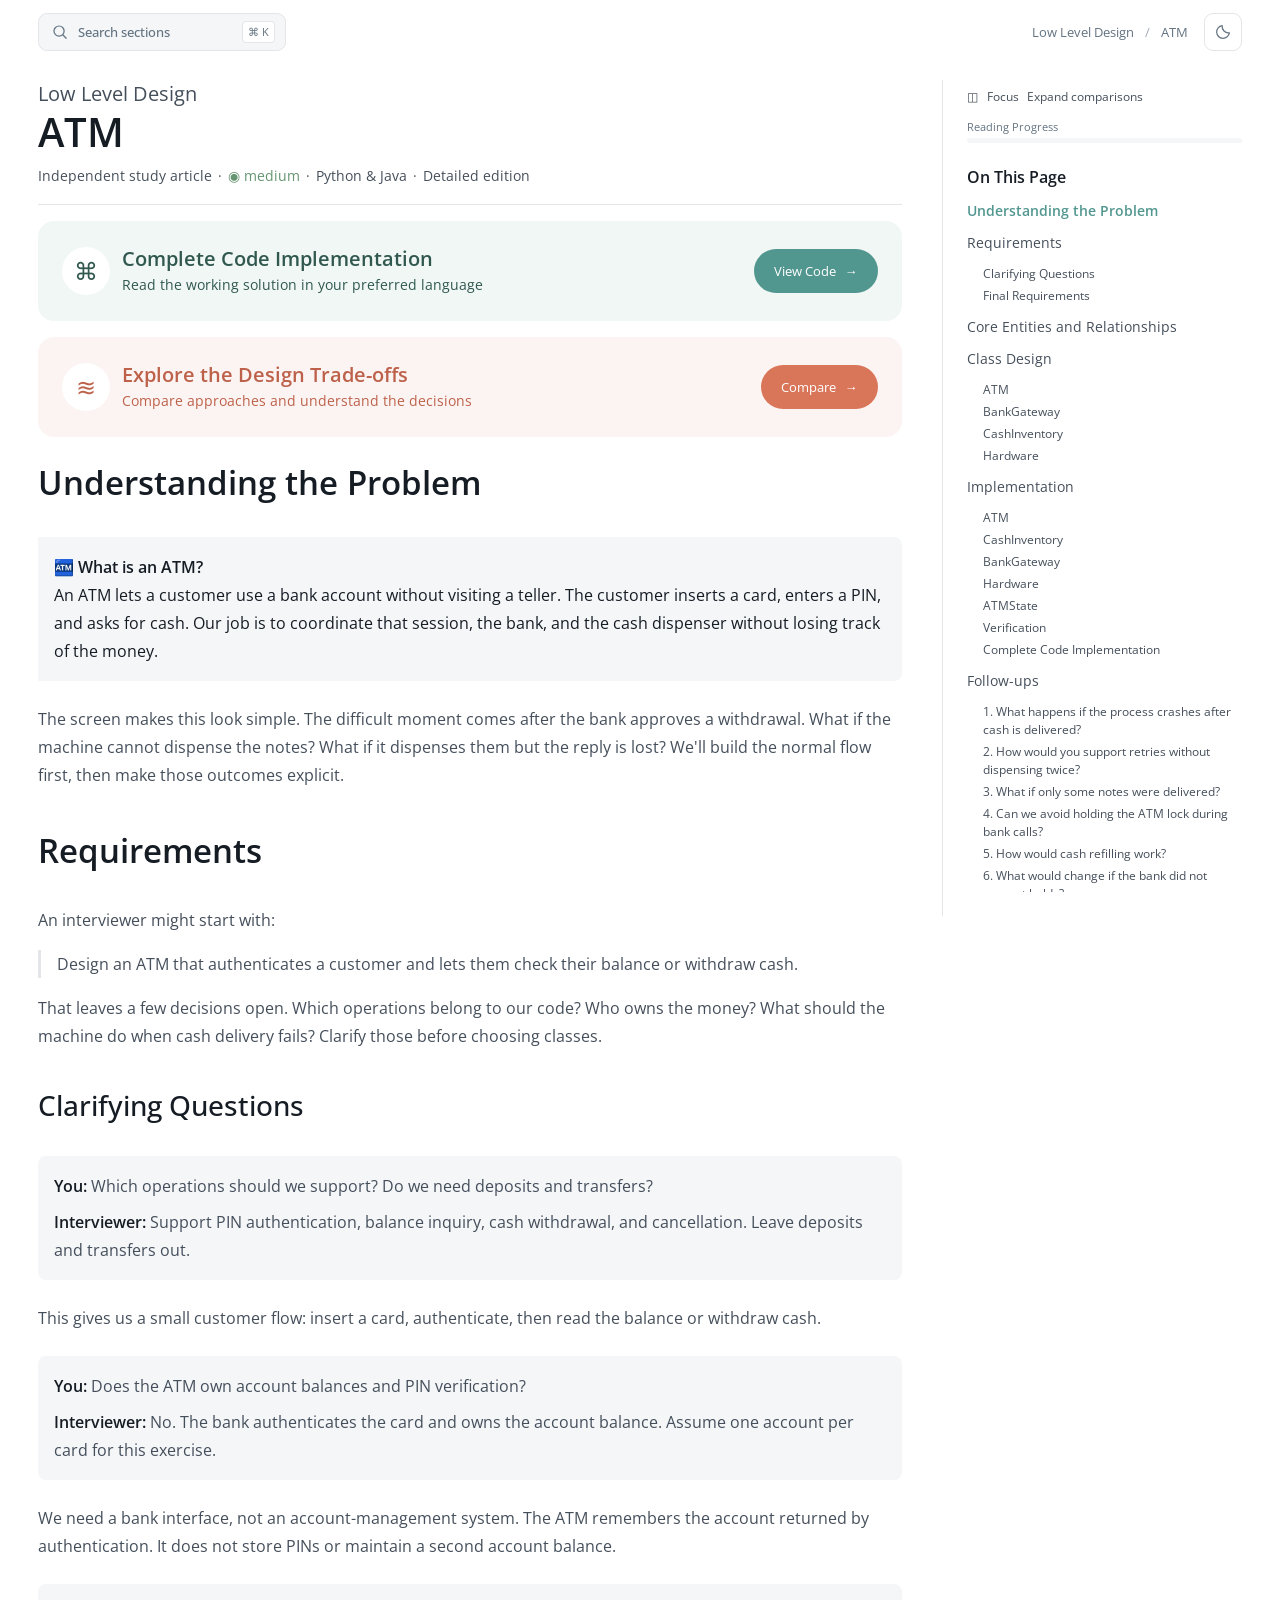
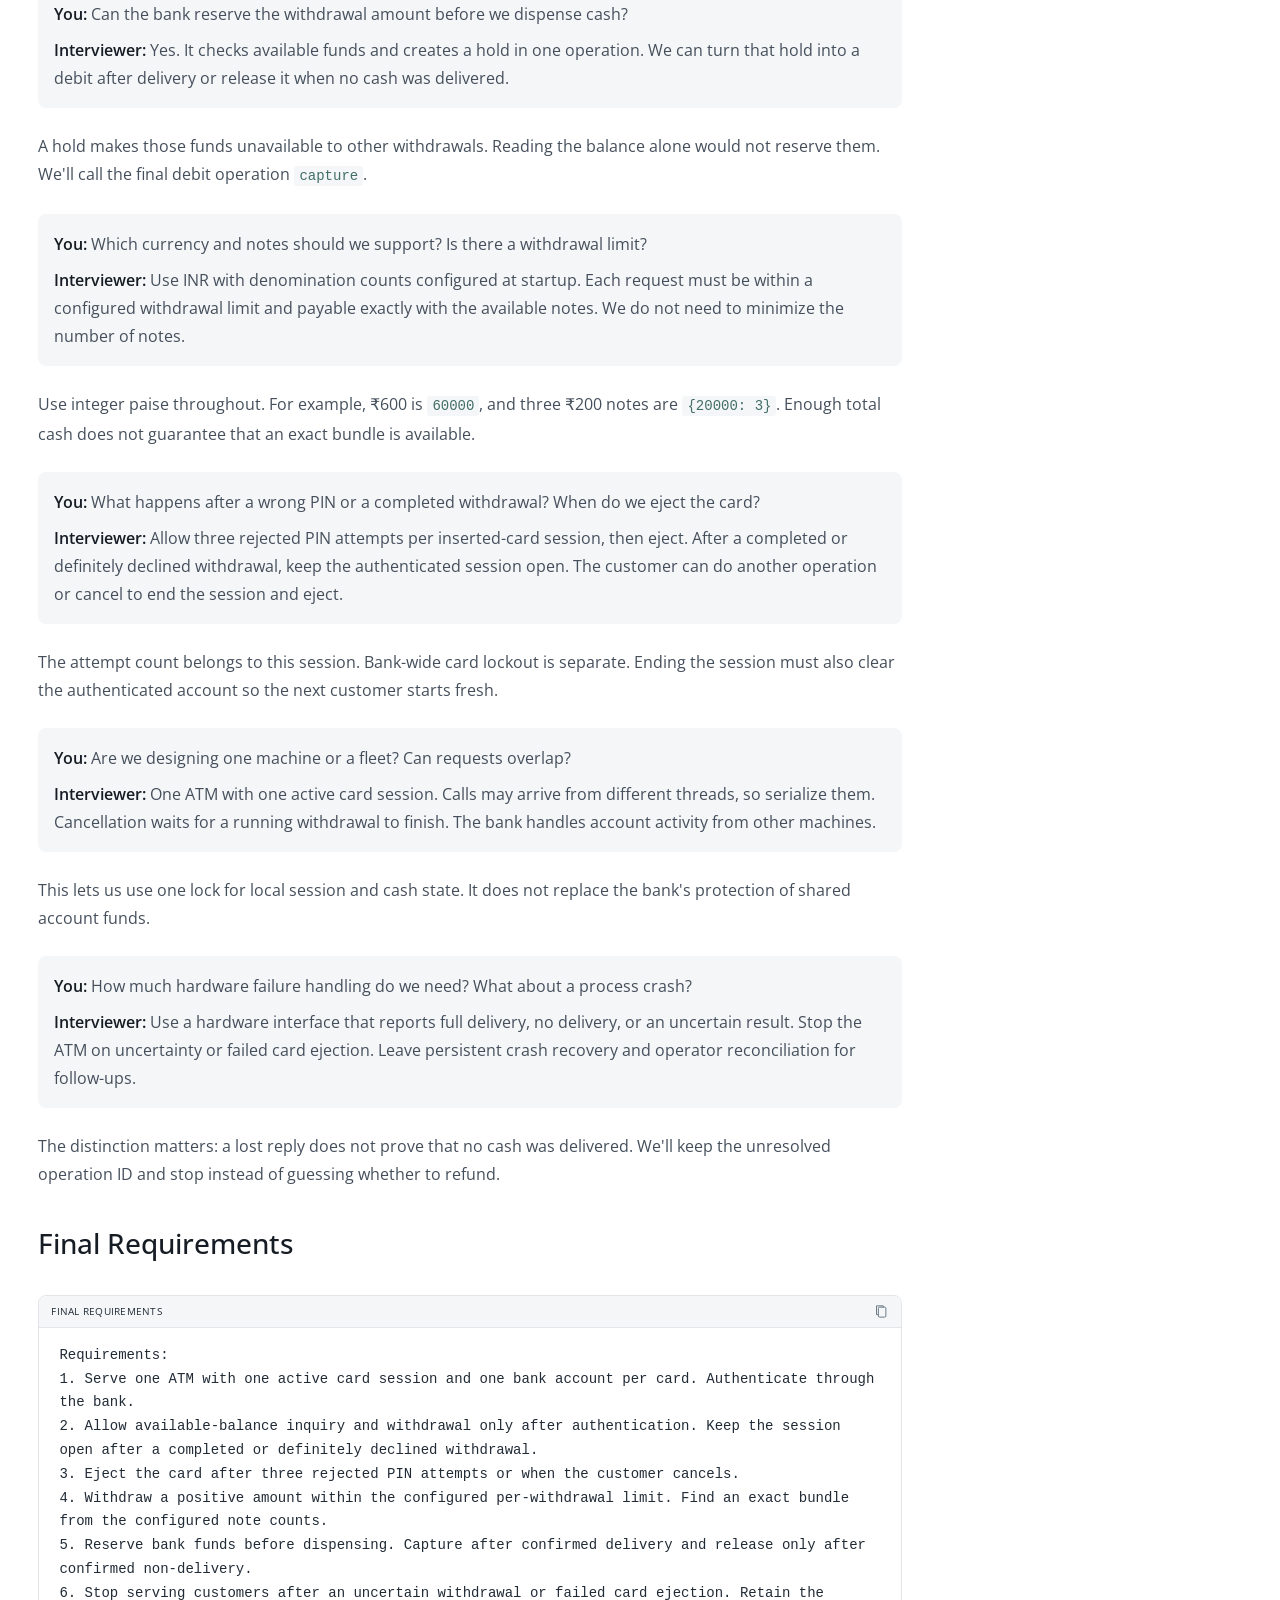
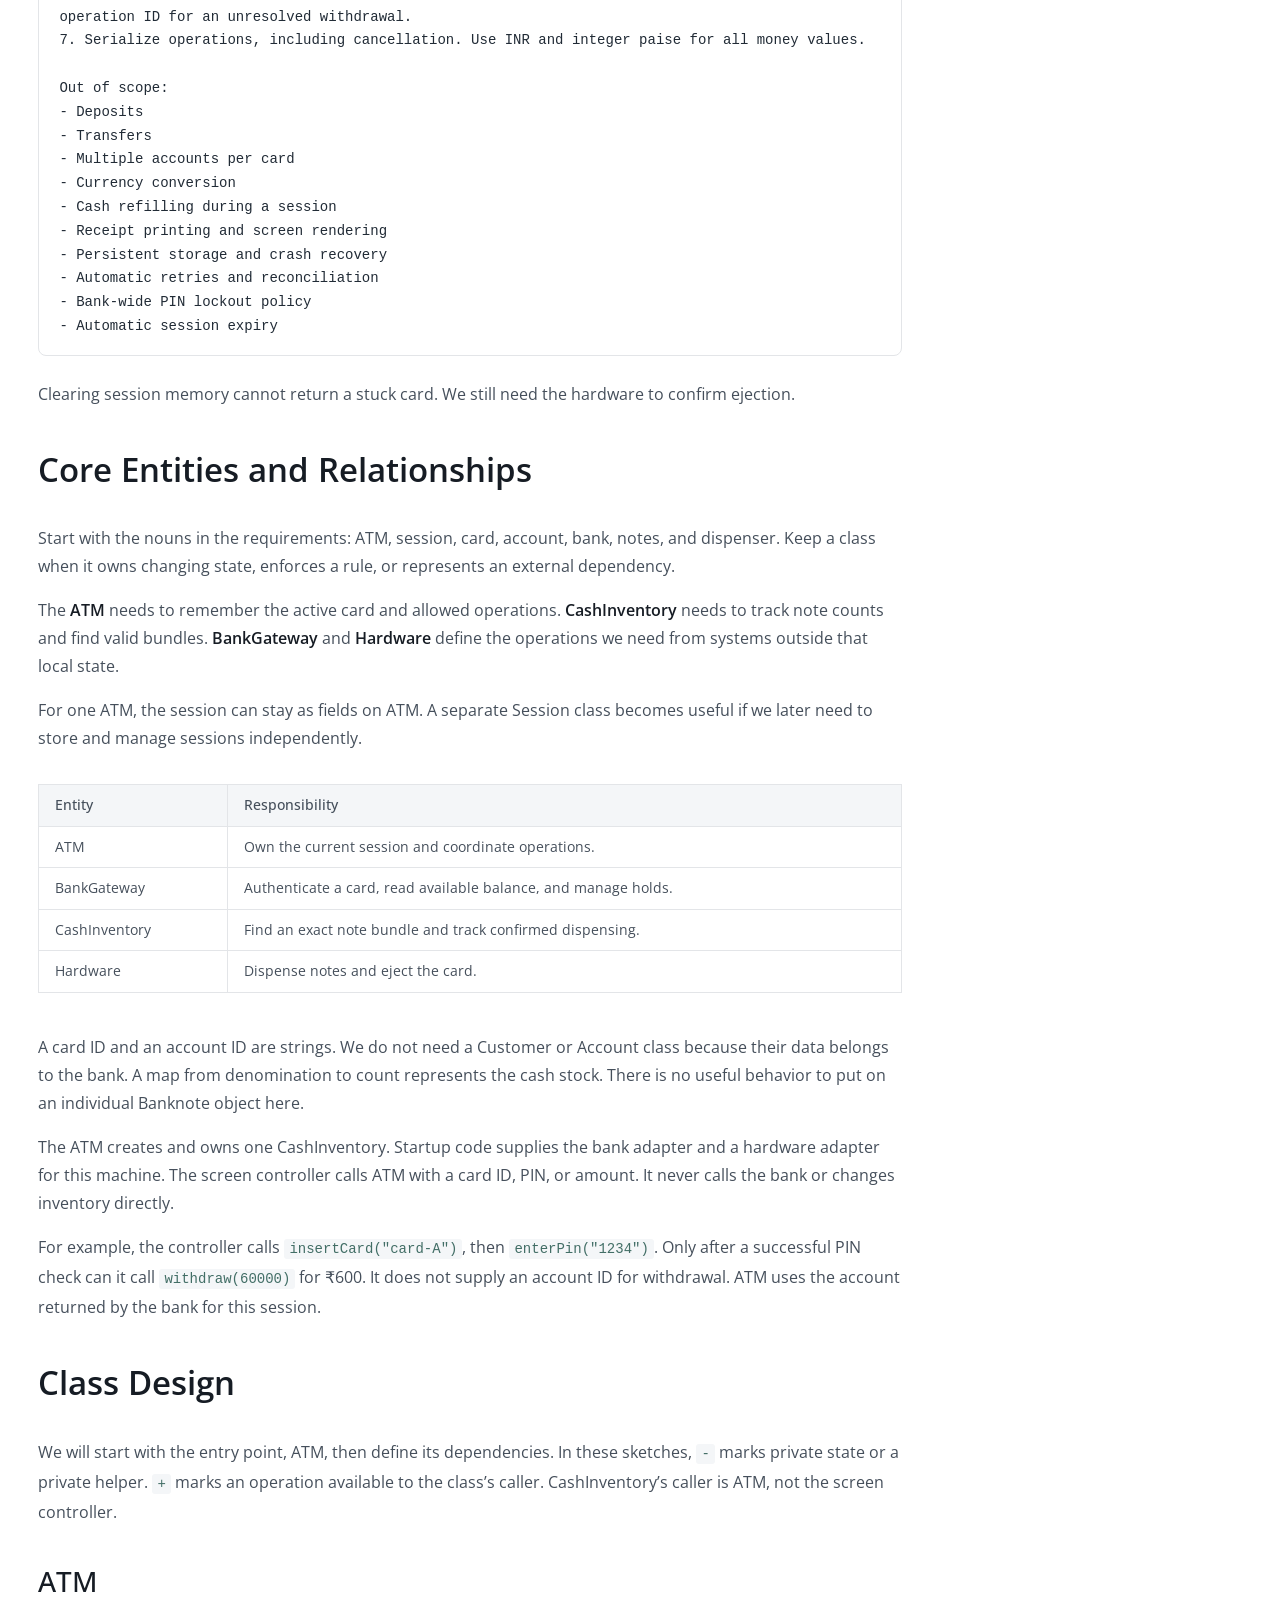
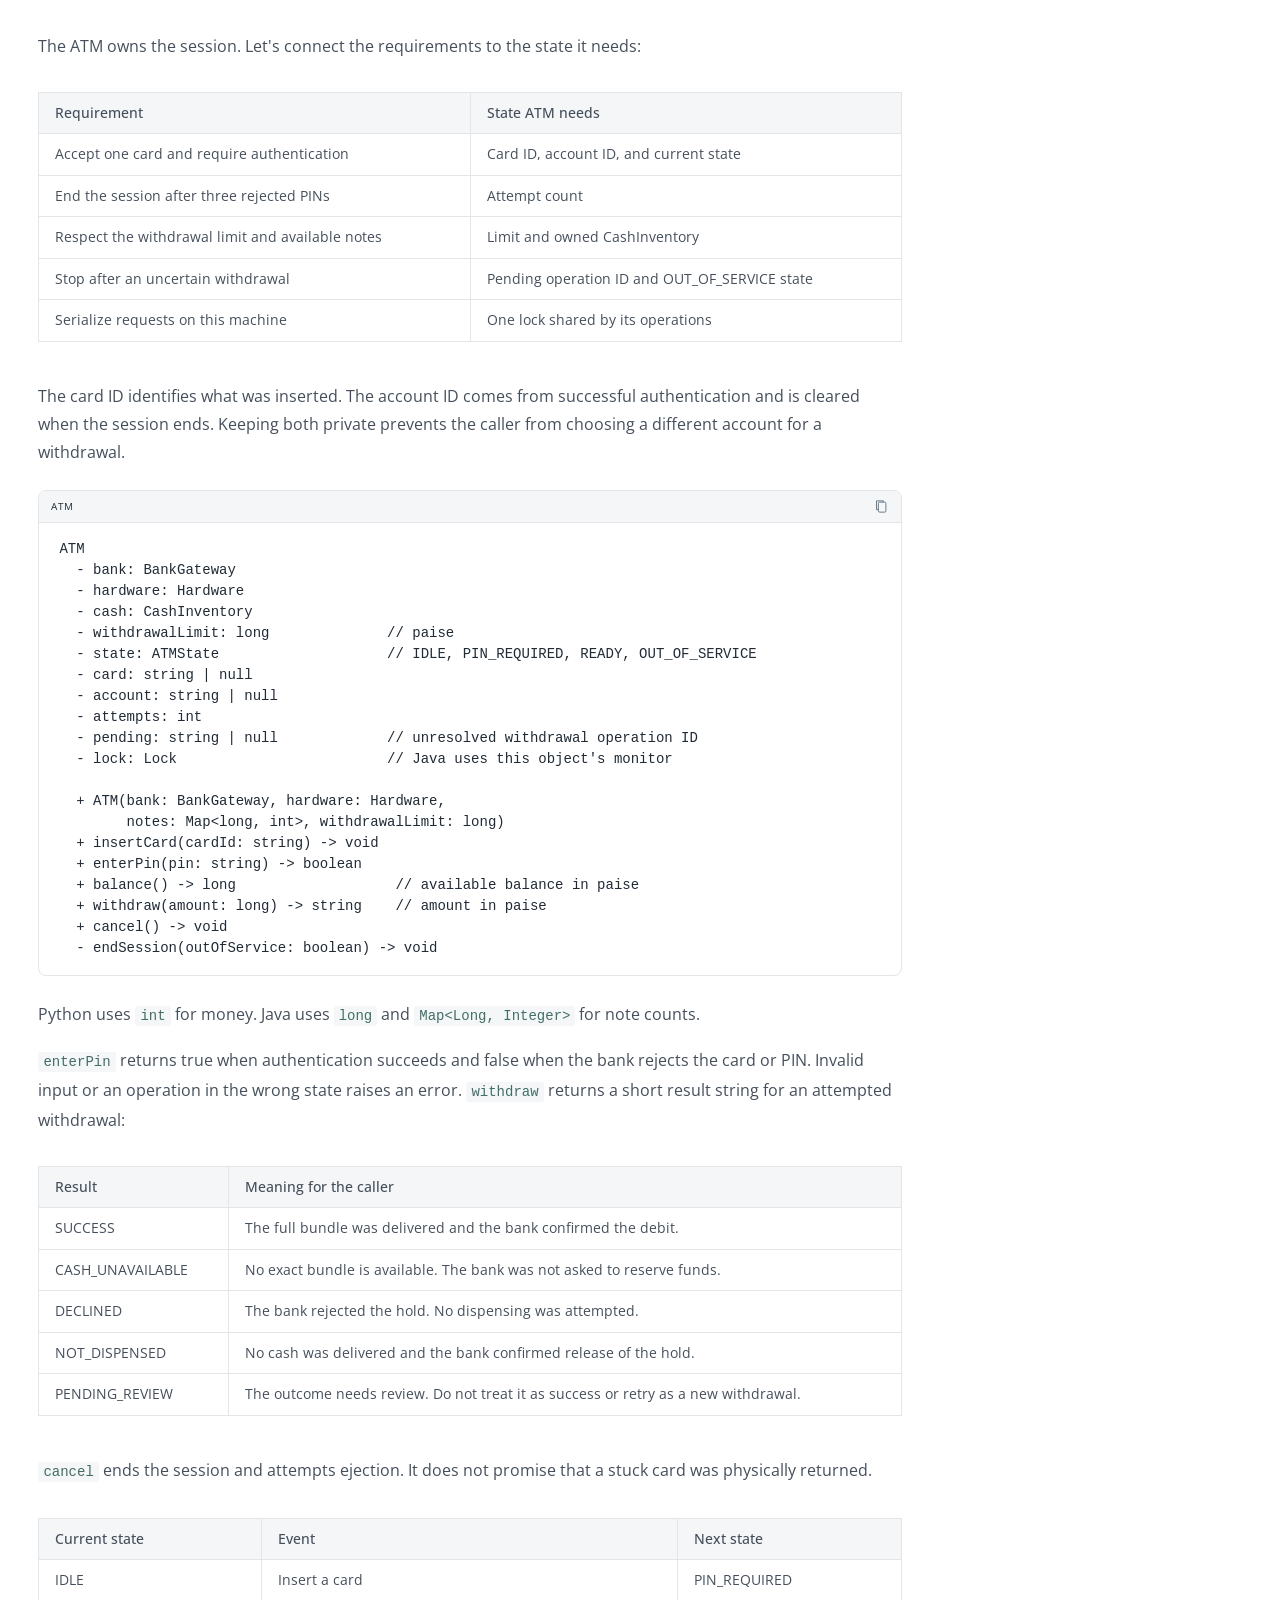
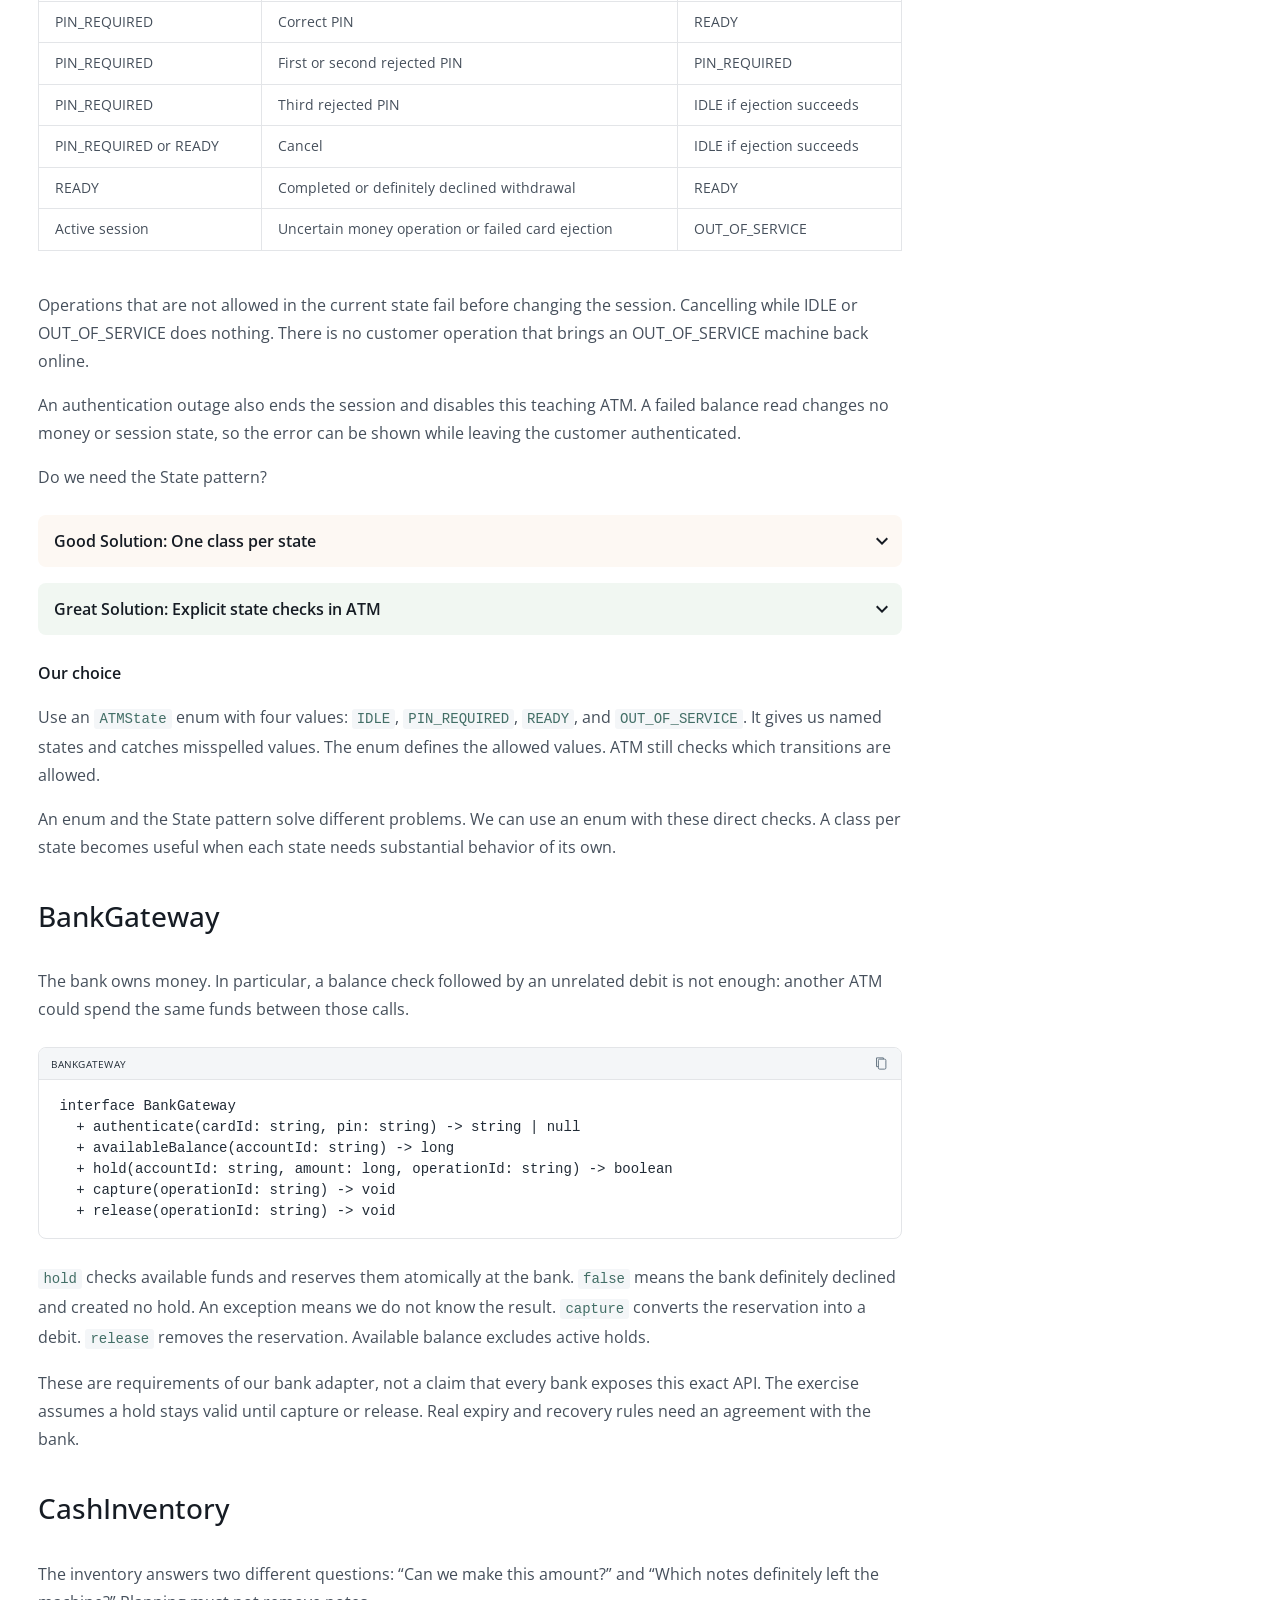
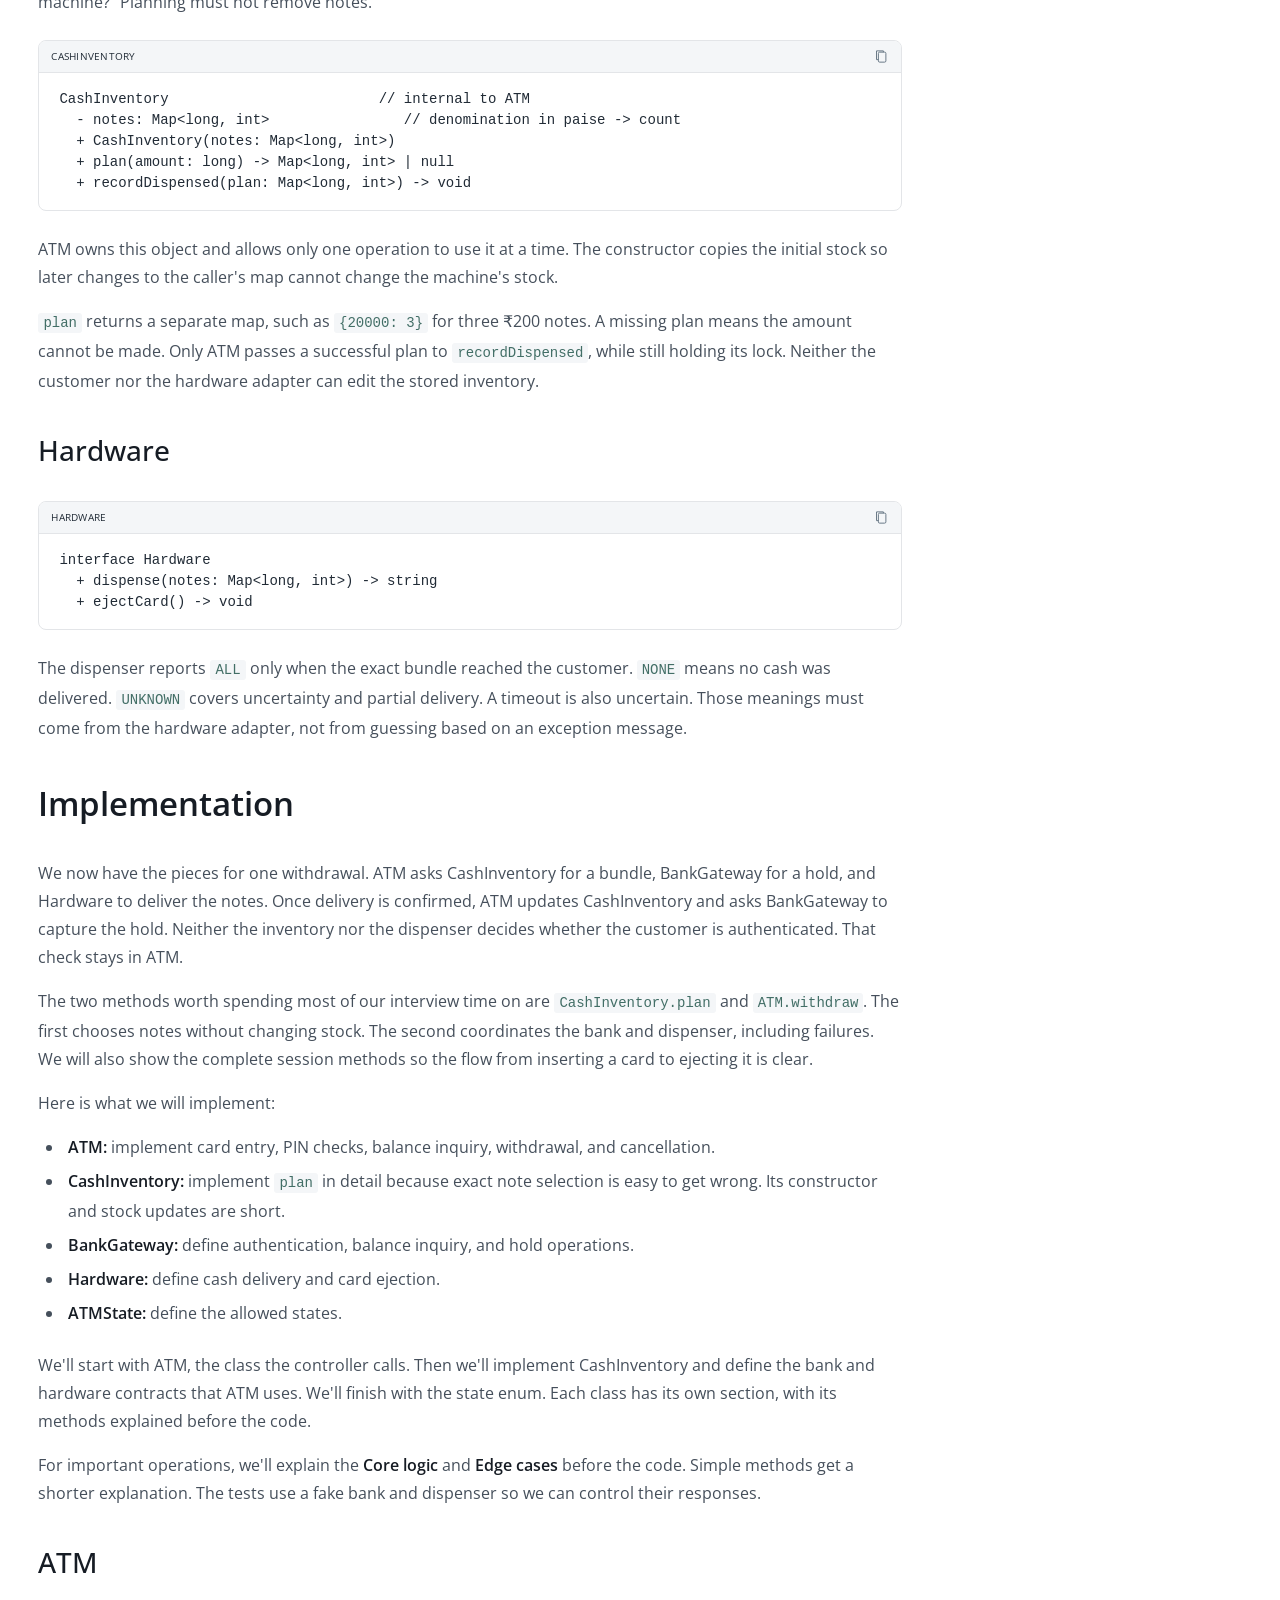
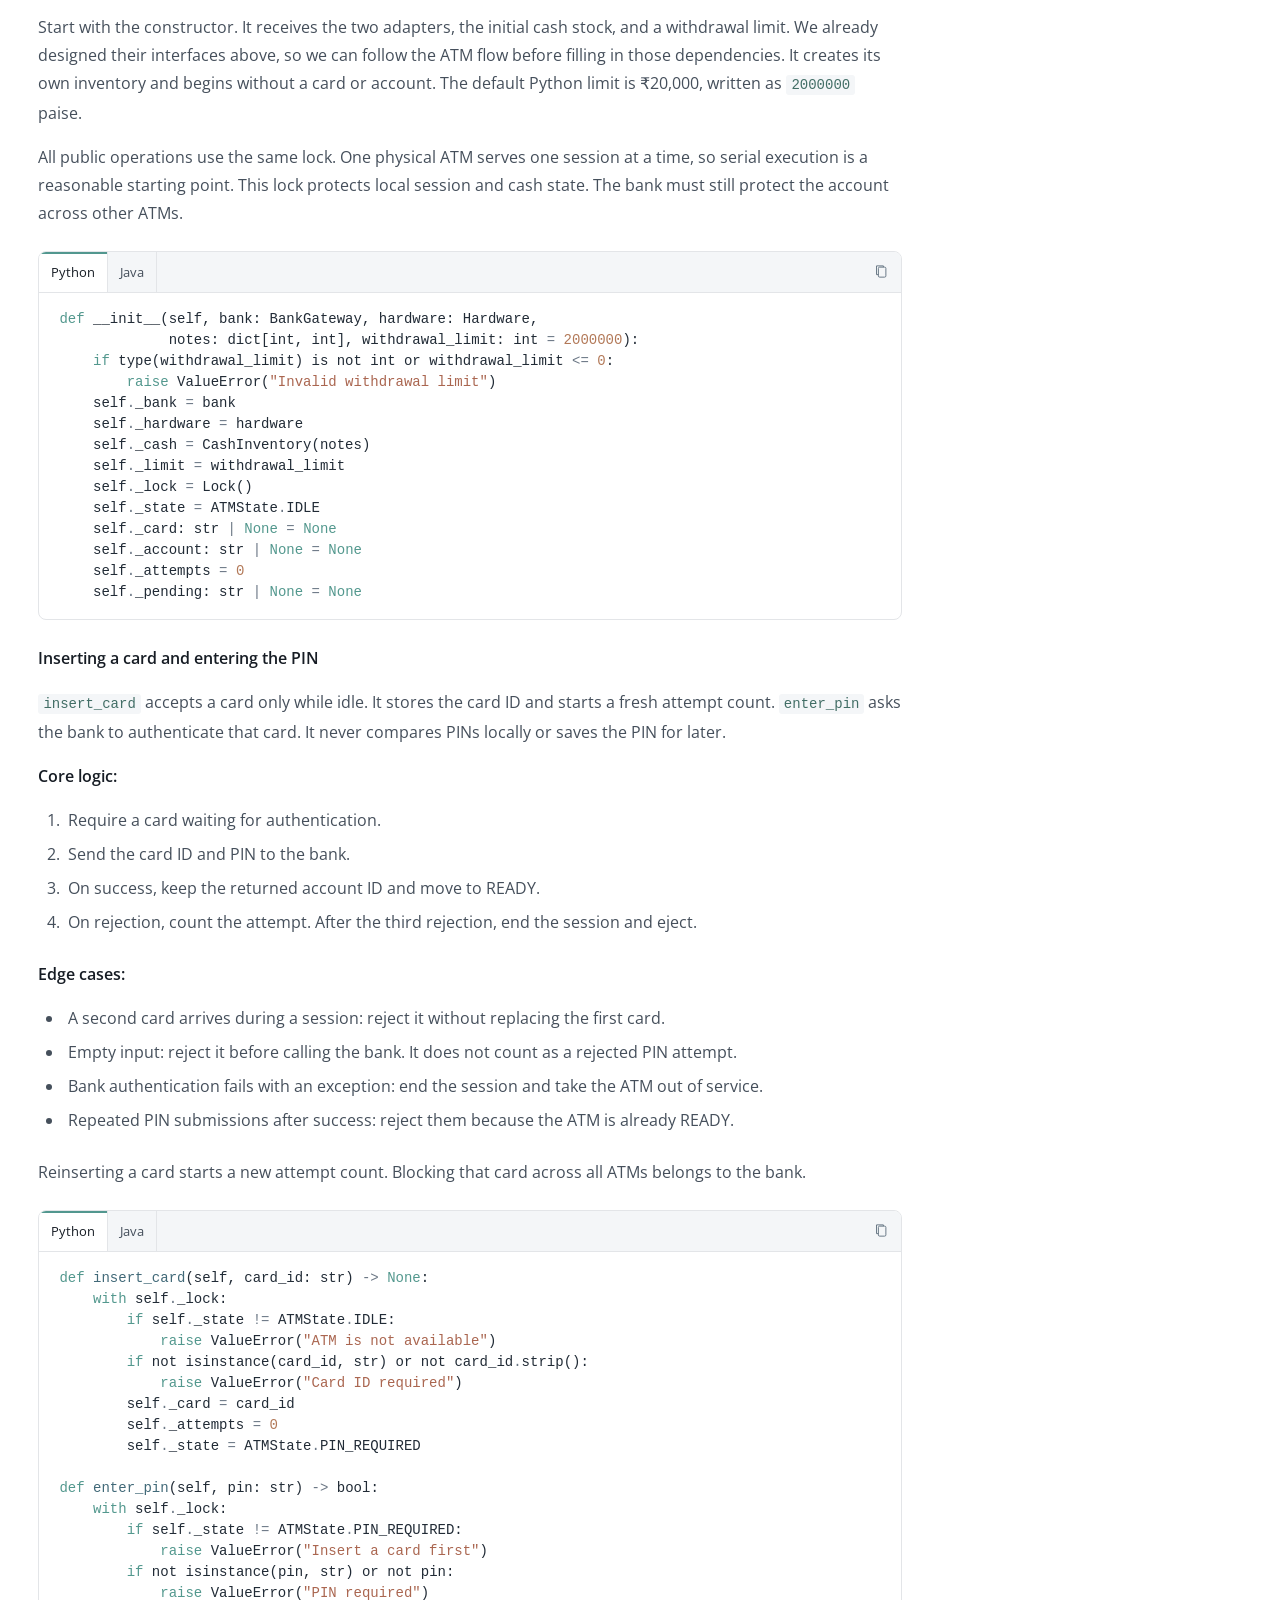
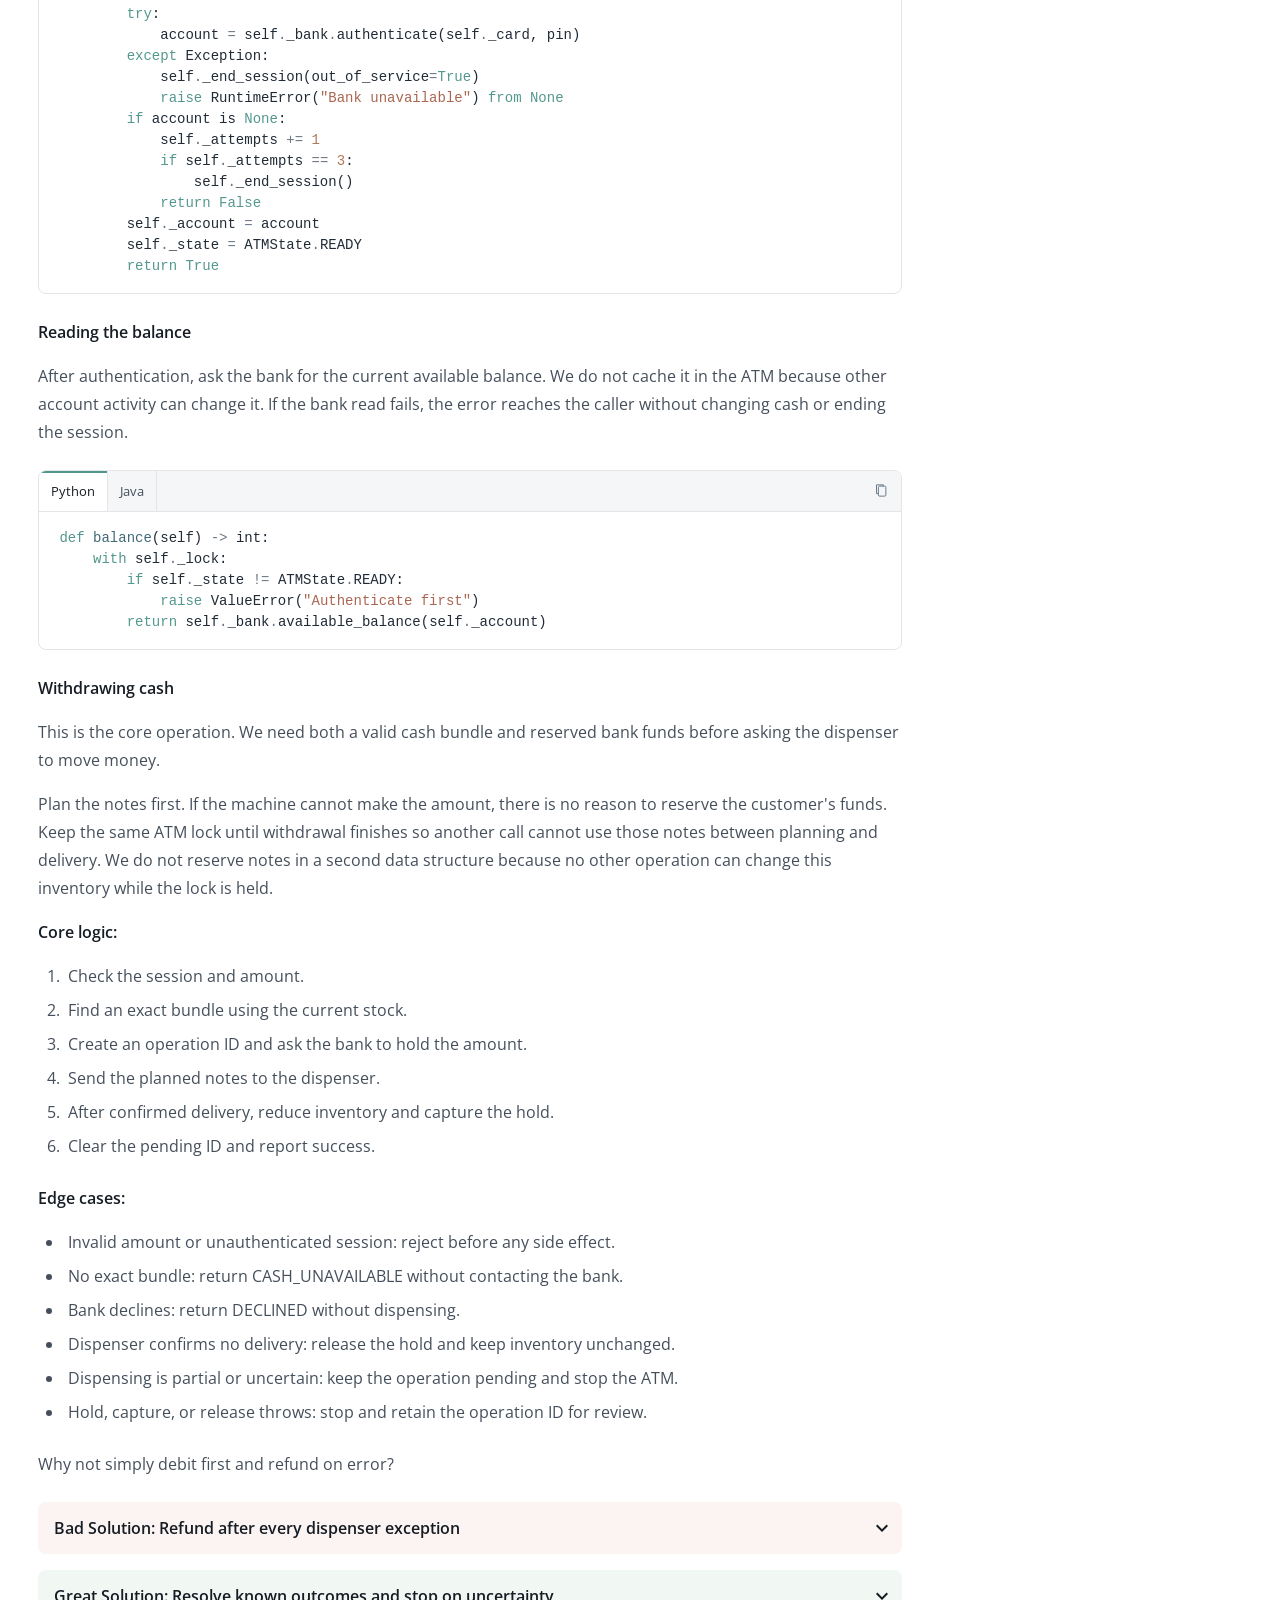
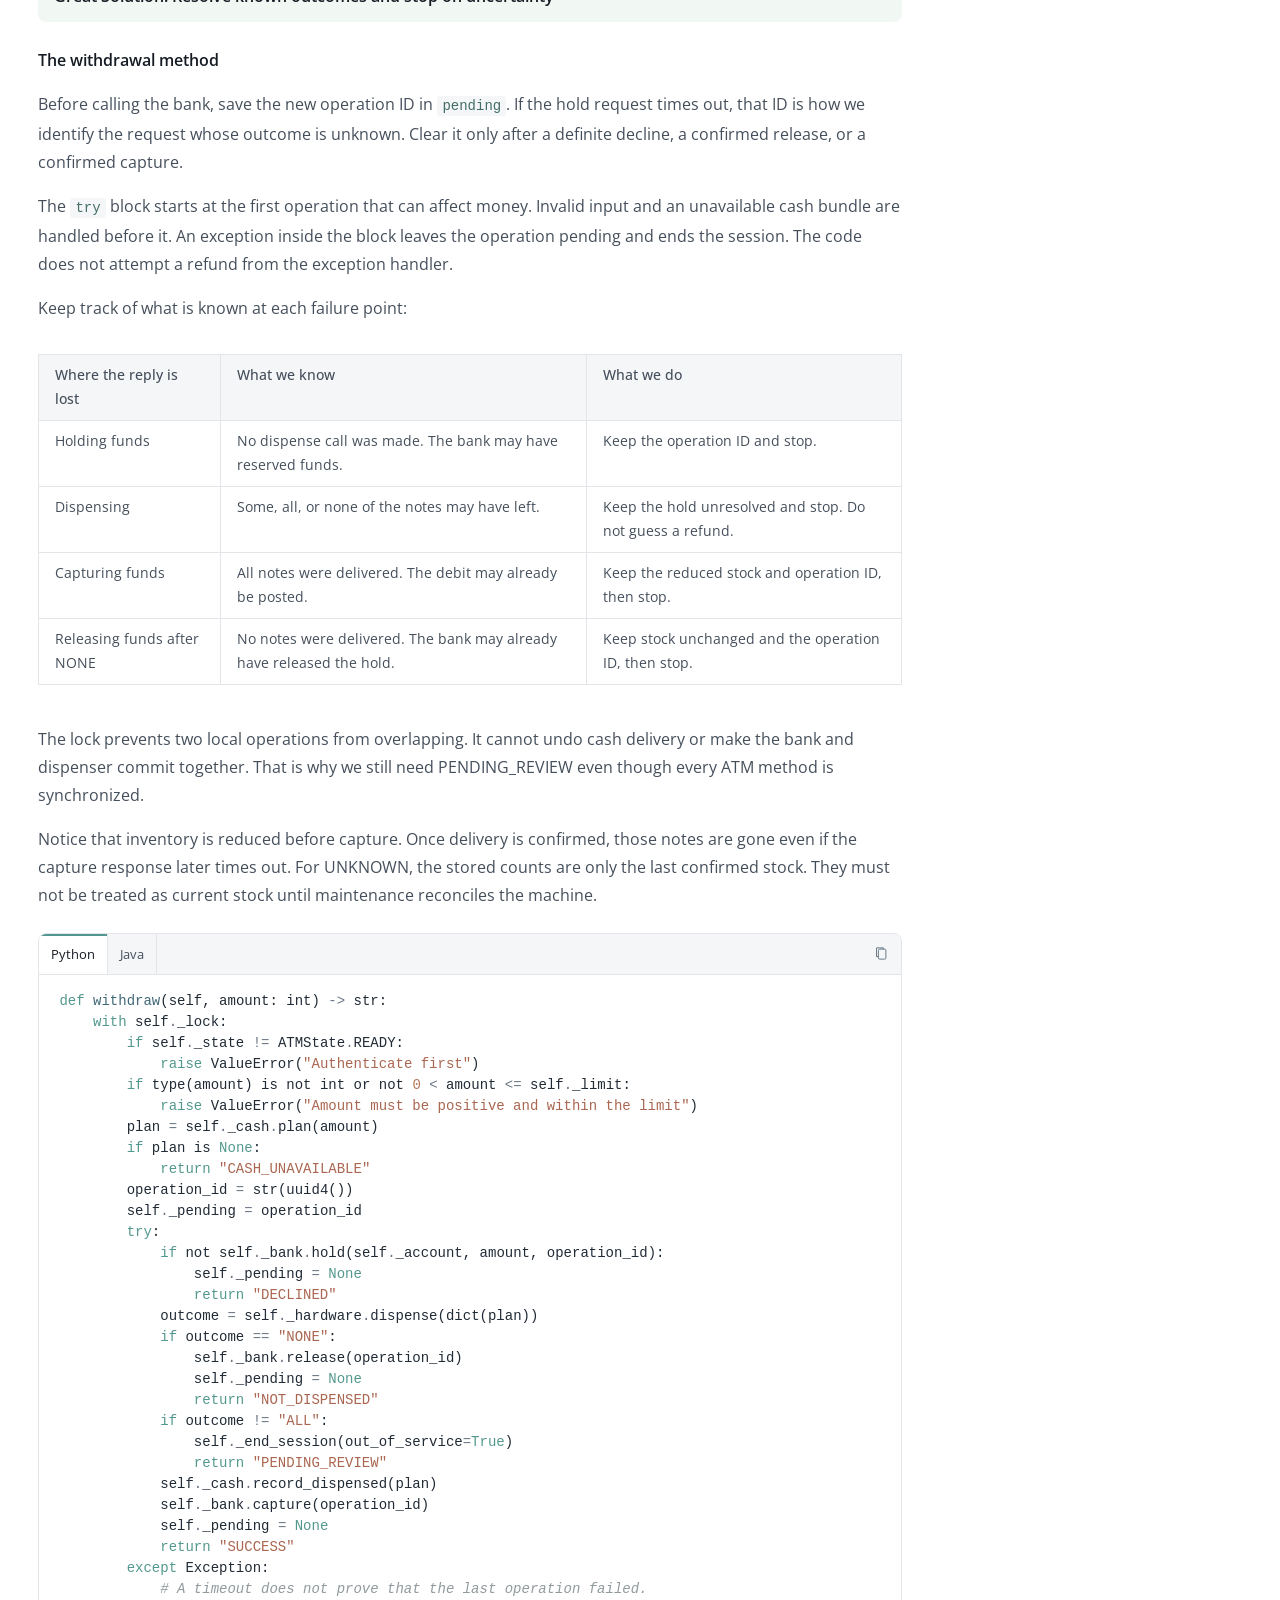
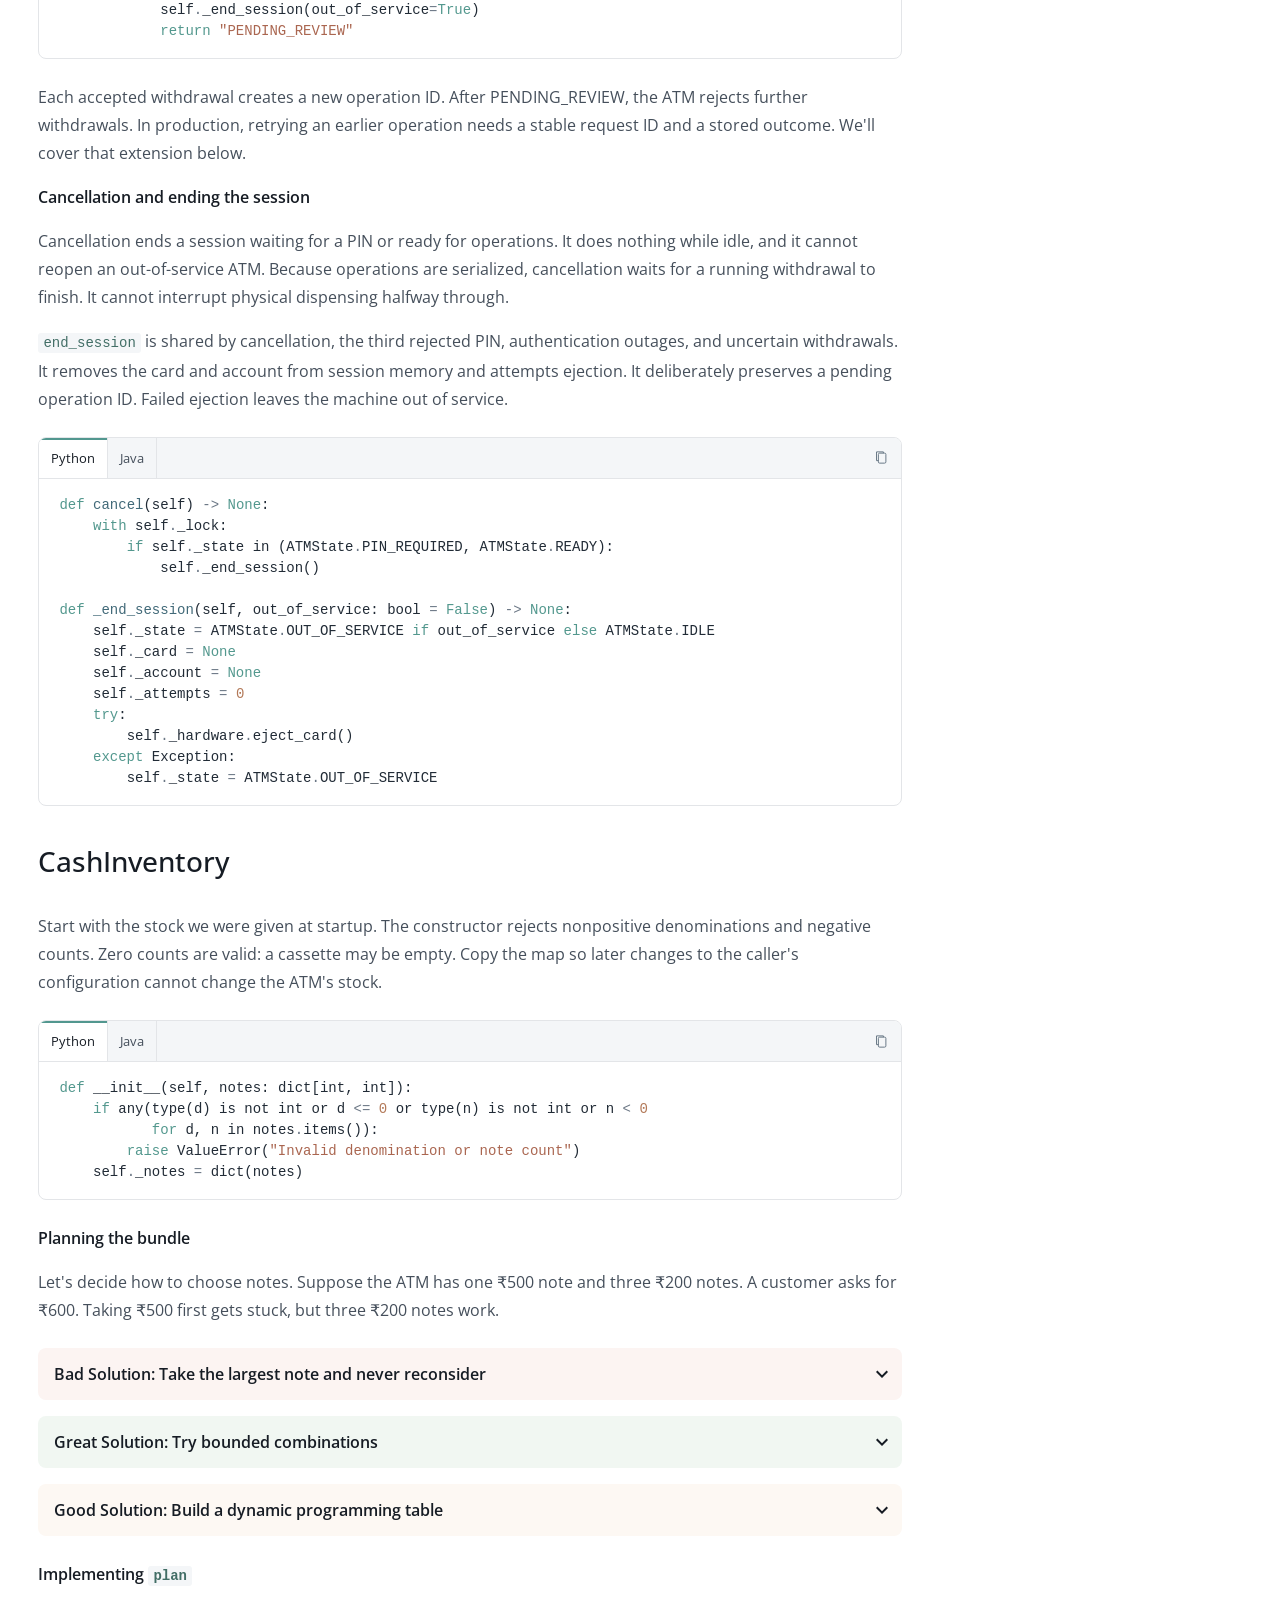
==== commit 76184f22: "Teach ATM implementation from the entry point down to dependencies" ====
--- a/atm/index.html
+++ b/atm/index.html
@@ -355,212 +355,18 @@
 <p>The two methods worth spending most of our interview time on are <code>CashInventory.plan</code> and <code>ATM.withdraw</code>. The first chooses notes without changing stock. The second coordinates the bank and dispenser, including failures. We will also show the complete session methods so the flow from inserting a card to ejecting it is clear.</p>
 <p>Here is what we will implement:</p>
 <ul>
-<li><strong>ATMState:</strong> define the allowed states.</li>
+<li><strong>ATM:</strong> implement card entry, PIN checks, balance inquiry, withdrawal, and cancellation.</li>
+<li><strong>CashInventory:</strong> implement <code>plan</code> in detail because exact note selection is easy to get wrong. Its constructor and stock updates are short.</li>
 <li><strong>BankGateway:</strong> define authentication, balance inquiry, and hold operations.</li>
 <li><strong>Hardware:</strong> define cash delivery and card ejection.</li>
-<li><strong>CashInventory:</strong> implement <code>plan</code> in detail because exact note selection is easy to get wrong. Its constructor and stock updates are short.</li>
-<li><strong>ATM:</strong> implement card entry, PIN checks, balance inquiry, withdrawal, and cancellation.</li>
+<li><strong>ATMState:</strong> define the allowed states.</li>
 </ul>
-<p>We'll build the dependencies first, then use them in ATM. Each method shown under a class belongs to that class. The complete files below put the methods and imports together.</p>
+<p>We'll start with ATM, the class the controller calls. Then we'll implement CashInventory and define the bank and hardware contracts that ATM uses. We'll finish with the state enum. Each class has its own section, with its methods explained before the code.</p>
 <p>For important operations, we'll explain the <strong>Core logic</strong> and <strong>Edge cases</strong> before the code. Simple methods get a shorter explanation. The tests use a fake bank and dispenser so we can control their responses.</p>
-<h3 id="atmstate">ATMState<a aria-label="Link to ATMState" class="heading-anchor" href="#atmstate">#</a></h3>
-<p>Define the four states used by ATM. Python imports <code>Enum</code> from the standard library. The ATM methods will use these values when checking and changing state.</p>
-<div class="codebox language-pair" data-code="code-1"><div class="codebar"><div aria-label="ATMState language" role="tablist"><button aria-controls="code-1-python" aria-selected="true" data-lang="python" id="code-1-python-tab" role="tab" tabindex="0">Python</button><button aria-controls="code-1-java" aria-selected="false" data-lang="java" id="code-1-java-tab" role="tab" tabindex="-1">Java</button></div><button aria-label="Copy visible code" class="copy"><svg aria-hidden="true" fill="none" height="15" stroke="currentColor" stroke-width="1.5" viewbox="0 0 24 24" width="15"><rect height="16" rx="2" width="12" x="7" y="5"></rect><path d="M15 5V3H4v14h3"></path></svg></button></div><pre aria-labelledby="code-1-python-tab" id="code-1-python" role="tabpanel" tabindex="0"><code><span class="k">class</span><span class="w"> </span><span class="nc">ATMState</span><span class="p">(</span><span class="n">Enum</span><span class="p">):</span>
-    <span class="n">IDLE</span> <span class="o">=</span> <span class="s2">"IDLE"</span>
-    <span class="n">PIN_REQUIRED</span> <span class="o">=</span> <span class="s2">"PIN_REQUIRED"</span>
-    <span class="n">READY</span> <span class="o">=</span> <span class="s2">"READY"</span>
-    <span class="n">OUT_OF_SERVICE</span> <span class="o">=</span> <span class="s2">"OUT_OF_SERVICE"</span>
-</code></pre><pre aria-labelledby="code-1-java-tab" hidden="" id="code-1-java" role="tabpanel" tabindex="0"><code><span class="kd">public</span><span class="w"> </span><span class="kd">enum</span><span class="w"> </span><span class="n">ATMState</span><span class="w"> </span><span class="p">{</span>
-<span class="w">    </span><span class="n">IDLE</span><span class="p">,</span><span class="w"> </span><span class="n">PIN_REQUIRED</span><span class="p">,</span><span class="w"> </span><span class="n">READY</span><span class="p">,</span><span class="w"> </span><span class="n">OUT_OF_SERVICE</span>
-<span class="p">}</span>
-</code></pre></div>
-
-
-
-<h3 id="bankgateway_1">BankGateway<a aria-label="Link to BankGateway" class="heading-anchor" href="#bankgateway_1">#</a></h3>
-<p>The bank interface provides authentication, available-balance inquiry, and hold operations. Authentication returns an account ID or a rejected result. A rejected hold returns false, while an exception leaves its outcome uncertain.</p>
-<p>Each adapter call waits for a result or times out. The bank adapter must not call ATM methods while ATM is waiting for it, because ATM still holds the lock.</p>
-<div class="codebox language-pair" data-code="code-2"><div class="codebar"><div aria-label="BankGateway language" role="tablist"><button aria-controls="code-2-python" aria-selected="true" data-lang="python" id="code-2-python-tab" role="tab" tabindex="0">Python</button><button aria-controls="code-2-java" aria-selected="false" data-lang="java" id="code-2-java-tab" role="tab" tabindex="-1">Java</button></div><button aria-label="Copy visible code" class="copy"><svg aria-hidden="true" fill="none" height="15" stroke="currentColor" stroke-width="1.5" viewbox="0 0 24 24" width="15"><rect height="16" rx="2" width="12" x="7" y="5"></rect><path d="M15 5V3H4v14h3"></path></svg></button></div><pre aria-labelledby="code-2-python-tab" id="code-2-python" role="tabpanel" tabindex="0"><code><span class="k">class</span><span class="w"> </span><span class="nc">BankGateway</span><span class="p">(</span><span class="n">Protocol</span><span class="p">):</span>
-    <span class="k">def</span><span class="w"> </span><span class="nf">authenticate</span><span class="p">(</span><span class="bp">self</span><span class="p">,</span> <span class="n">card_id</span><span class="p">:</span> <span class="nb">str</span><span class="p">,</span> <span class="n">pin</span><span class="p">:</span> <span class="nb">str</span><span class="p">)</span> <span class="o">-&gt;</span> <span class="nb">str</span> <span class="o">|</span> <span class="kc">None</span><span class="p">:</span>
-<span class="w">        </span><span class="sd">"""Return an account ID, or None for a rejected card/PIN."""</span>
-        <span class="o">...</span>
-
-    <span class="k">def</span><span class="w"> </span><span class="nf">available_balance</span><span class="p">(</span><span class="bp">self</span><span class="p">,</span> <span class="n">account_id</span><span class="p">:</span> <span class="nb">str</span><span class="p">)</span> <span class="o">-&gt;</span> <span class="nb">int</span><span class="p">:</span> <span class="o">...</span>
-
-    <span class="k">def</span><span class="w"> </span><span class="nf">hold</span><span class="p">(</span><span class="bp">self</span><span class="p">,</span> <span class="n">account_id</span><span class="p">:</span> <span class="nb">str</span><span class="p">,</span> <span class="n">amount</span><span class="p">:</span> <span class="nb">int</span><span class="p">,</span> <span class="n">operation_id</span><span class="p">:</span> <span class="nb">str</span><span class="p">)</span> <span class="o">-&gt;</span> <span class="nb">bool</span><span class="p">:</span>
-<span class="w">        </span><span class="sd">"""Atomically reserve funds. False means definitely declined, no hold."""</span>
-        <span class="o">...</span>
-
-    <span class="k">def</span><span class="w"> </span><span class="nf">capture</span><span class="p">(</span><span class="bp">self</span><span class="p">,</span> <span class="n">operation_id</span><span class="p">:</span> <span class="nb">str</span><span class="p">)</span> <span class="o">-&gt;</span> <span class="kc">None</span><span class="p">:</span>
-<span class="w">        </span><span class="sd">"""Turn this hold into a posted debit."""</span>
-        <span class="o">...</span>
-
-    <span class="k">def</span><span class="w"> </span><span class="nf">release</span><span class="p">(</span><span class="bp">self</span><span class="p">,</span> <span class="n">operation_id</span><span class="p">:</span> <span class="nb">str</span><span class="p">)</span> <span class="o">-&gt;</span> <span class="kc">None</span><span class="p">:</span>
-<span class="w">        </span><span class="sd">"""Cancel this hold without debiting the account."""</span>
-        <span class="o">...</span>
-</code></pre><pre aria-labelledby="code-2-java-tab" hidden="" id="code-2-java" role="tabpanel" tabindex="0"><code><span class="kd">public</span><span class="w"> </span><span class="kd">interface</span> <span class="nc">BankGateway</span><span class="w"> </span><span class="p">{</span>
-<span class="w">    </span><span class="n">String</span><span class="w"> </span><span class="nf">authenticate</span><span class="p">(</span><span class="n">String</span><span class="w"> </span><span class="n">cardId</span><span class="p">,</span><span class="w"> </span><span class="n">String</span><span class="w"> </span><span class="n">pin</span><span class="p">);</span><span class="w"> </span><span class="c1">// null means rejected</span>
-<span class="w">    </span><span class="kt">long</span><span class="w"> </span><span class="nf">availableBalance</span><span class="p">(</span><span class="n">String</span><span class="w"> </span><span class="n">accountId</span><span class="p">);</span>
-<span class="w">    </span><span class="kt">boolean</span><span class="w"> </span><span class="nf">hold</span><span class="p">(</span><span class="n">String</span><span class="w"> </span><span class="n">accountId</span><span class="p">,</span><span class="w"> </span><span class="kt">long</span><span class="w"> </span><span class="n">amount</span><span class="p">,</span><span class="w"> </span><span class="n">String</span><span class="w"> </span><span class="n">operationId</span><span class="p">);</span>
-<span class="w">    </span><span class="kt">void</span><span class="w"> </span><span class="nf">capture</span><span class="p">(</span><span class="n">String</span><span class="w"> </span><span class="n">operationId</span><span class="p">);</span>
-<span class="w">    </span><span class="kt">void</span><span class="w"> </span><span class="nf">release</span><span class="p">(</span><span class="n">String</span><span class="w"> </span><span class="n">operationId</span><span class="p">);</span>
-<span class="p">}</span>
-</code></pre></div>
-
-
-
-<h3 id="hardware_1">Hardware<a aria-label="Link to Hardware" class="heading-anchor" href="#hardware_1">#</a></h3>
-<p>The hardware interface handles dispensing and card ejection. <code>dispense</code> reports ALL, NONE, or UNKNOWN according to the delivery guarantees defined above. A timeout does not prove that the external action stopped. Failed ejection raises an error so ATM can take the machine out of service.</p>
-<p>The hardware adapter must also avoid calling ATM methods while ATM holds its lock.</p>
-<div class="codebox language-pair" data-code="code-3"><div class="codebar"><div aria-label="Hardware language" role="tablist"><button aria-controls="code-3-python" aria-selected="true" data-lang="python" id="code-3-python-tab" role="tab" tabindex="0">Python</button><button aria-controls="code-3-java" aria-selected="false" data-lang="java" id="code-3-java-tab" role="tab" tabindex="-1">Java</button></div><button aria-label="Copy visible code" class="copy"><svg aria-hidden="true" fill="none" height="15" stroke="currentColor" stroke-width="1.5" viewbox="0 0 24 24" width="15"><rect height="16" rx="2" width="12" x="7" y="5"></rect><path d="M15 5V3H4v14h3"></path></svg></button></div><pre aria-labelledby="code-3-python-tab" id="code-3-python" role="tabpanel" tabindex="0"><code><span class="k">class</span><span class="w"> </span><span class="nc">Hardware</span><span class="p">(</span><span class="n">Protocol</span><span class="p">):</span>
-    <span class="k">def</span><span class="w"> </span><span class="nf">dispense</span><span class="p">(</span><span class="bp">self</span><span class="p">,</span> <span class="n">notes</span><span class="p">:</span> <span class="nb">dict</span><span class="p">[</span><span class="nb">int</span><span class="p">,</span> <span class="nb">int</span><span class="p">])</span> <span class="o">-&gt;</span> <span class="nb">str</span><span class="p">:</span>
-<span class="w">        </span><span class="sd">"""ALL: exact bundle delivered. NONE: no cash left the machine.</span>
-<span class="sd">        UNKNOWN: delivery is uncertain, including partial delivery.</span>
-<span class="sd">        """</span>
-        <span class="o">...</span>
-
-    <span class="k">def</span><span class="w"> </span><span class="nf">eject_card</span><span class="p">(</span><span class="bp">self</span><span class="p">)</span> <span class="o">-&gt;</span> <span class="kc">None</span><span class="p">:</span> <span class="o">...</span>
-</code></pre><pre aria-labelledby="code-3-java-tab" hidden="" id="code-3-java" role="tabpanel" tabindex="0"><code><span class="kd">public</span><span class="w"> </span><span class="kd">interface</span> <span class="nc">Hardware</span><span class="w"> </span><span class="p">{</span>
-<span class="w">    </span><span class="c1">// ALL: exact bundle delivered. NONE: nothing delivered.</span>
-<span class="w">    </span><span class="c1">// UNKNOWN: uncertain or partial delivery.</span>
-<span class="w">    </span><span class="n">String</span><span class="w"> </span><span class="nf">dispense</span><span class="p">(</span><span class="n">Map</span><span class="o">&lt;</span><span class="n">Long</span><span class="p">,</span><span class="w"> </span><span class="n">Integer</span><span class="o">&gt;</span><span class="w"> </span><span class="n">notes</span><span class="p">);</span>
-<span class="w">    </span><span class="kt">void</span><span class="w"> </span><span class="nf">ejectCard</span><span class="p">();</span>
-<span class="p">}</span>
-</code></pre></div>
-
-
-
-<h3 id="cashinventory_1">CashInventory<a aria-label="Link to CashInventory" class="heading-anchor" href="#cashinventory_1">#</a></h3>
-<p>Start with the stock we were given at startup. The constructor rejects nonpositive denominations and negative counts. Zero counts are valid: a cassette may be empty. Copy the map so later changes to the caller's configuration cannot change the ATM's stock.</p>
-<div class="codebox language-pair" data-code="code-4"><div class="codebar"><div aria-label="CashInventory language" role="tablist"><button aria-controls="code-4-python" aria-selected="true" data-lang="python" id="code-4-python-tab" role="tab" tabindex="0">Python</button><button aria-controls="code-4-java" aria-selected="false" data-lang="java" id="code-4-java-tab" role="tab" tabindex="-1">Java</button></div><button aria-label="Copy visible code" class="copy"><svg aria-hidden="true" fill="none" height="15" stroke="currentColor" stroke-width="1.5" viewbox="0 0 24 24" width="15"><rect height="16" rx="2" width="12" x="7" y="5"></rect><path d="M15 5V3H4v14h3"></path></svg></button></div><pre aria-labelledby="code-4-python-tab" id="code-4-python" role="tabpanel" tabindex="0"><code><span class="k">def</span><span class="w"> </span><span class="fm">__init__</span><span class="p">(</span><span class="bp">self</span><span class="p">,</span> <span class="n">notes</span><span class="p">:</span> <span class="nb">dict</span><span class="p">[</span><span class="nb">int</span><span class="p">,</span> <span class="nb">int</span><span class="p">]):</span>
-    <span class="k">if</span> <span class="nb">any</span><span class="p">(</span><span class="nb">type</span><span class="p">(</span><span class="n">d</span><span class="p">)</span> <span class="ow">is</span> <span class="ow">not</span> <span class="nb">int</span> <span class="ow">or</span> <span class="n">d</span> <span class="o">&lt;=</span> <span class="mi">0</span> <span class="ow">or</span> <span class="nb">type</span><span class="p">(</span><span class="n">n</span><span class="p">)</span> <span class="ow">is</span> <span class="ow">not</span> <span class="nb">int</span> <span class="ow">or</span> <span class="n">n</span> <span class="o">&lt;</span> <span class="mi">0</span>
-           <span class="k">for</span> <span class="n">d</span><span class="p">,</span> <span class="n">n</span> <span class="ow">in</span> <span class="n">notes</span><span class="o">.</span><span class="n">items</span><span class="p">()):</span>
-        <span class="k">raise</span> <span class="ne">ValueError</span><span class="p">(</span><span class="s2">"Invalid denomination or note count"</span><span class="p">)</span>
-    <span class="bp">self</span><span class="o">.</span><span class="n">_notes</span> <span class="o">=</span> <span class="nb">dict</span><span class="p">(</span><span class="n">notes</span><span class="p">)</span>
-</code></pre><pre aria-labelledby="code-4-java-tab" hidden="" id="code-4-java" role="tabpanel" tabindex="0"><code><span class="kd">private</span><span class="w"> </span><span class="kd">final</span><span class="w"> </span><span class="n">Map</span><span class="o">&lt;</span><span class="n">Long</span><span class="p">,</span><span class="w"> </span><span class="n">Integer</span><span class="o">&gt;</span><span class="w"> </span><span class="n">notes</span><span class="p">;</span>
-
-<span class="n">CashInventory</span><span class="p">(</span><span class="n">Map</span><span class="o">&lt;</span><span class="n">Long</span><span class="p">,</span><span class="w"> </span><span class="n">Integer</span><span class="o">&gt;</span><span class="w"> </span><span class="n">notes</span><span class="p">)</span><span class="w"> </span><span class="p">{</span>
-<span class="w">    </span><span class="k">for</span><span class="w"> </span><span class="p">(</span><span class="kd">var</span><span class="w"> </span><span class="n">entry</span><span class="w"> </span><span class="p">:</span><span class="w"> </span><span class="n">notes</span><span class="p">.</span><span class="na">entrySet</span><span class="p">())</span><span class="w"> </span><span class="p">{</span>
-<span class="w">        </span><span class="k">if</span><span class="w"> </span><span class="p">(</span><span class="n">entry</span><span class="p">.</span><span class="na">getKey</span><span class="p">()</span><span class="w"> </span><span class="o">==</span><span class="w"> </span><span class="kc">null</span><span class="w"> </span><span class="o">||</span><span class="w"> </span><span class="n">entry</span><span class="p">.</span><span class="na">getKey</span><span class="p">()</span><span class="w"> </span><span class="o">&lt;=</span><span class="w"> </span><span class="mi">0</span>
-<span class="w">                </span><span class="o">||</span><span class="w"> </span><span class="n">entry</span><span class="p">.</span><span class="na">getValue</span><span class="p">()</span><span class="w"> </span><span class="o">==</span><span class="w"> </span><span class="kc">null</span><span class="w"> </span><span class="o">||</span><span class="w"> </span><span class="n">entry</span><span class="p">.</span><span class="na">getValue</span><span class="p">()</span><span class="w"> </span><span class="o">&lt;</span><span class="w"> </span><span class="mi">0</span><span class="p">)</span><span class="w"> </span><span class="p">{</span>
-<span class="w">            </span><span class="k">throw</span><span class="w"> </span><span class="k">new</span><span class="w"> </span><span class="n">IllegalArgumentException</span><span class="p">(</span><span class="s">"Invalid denomination or note count"</span><span class="p">);</span>
-<span class="w">        </span><span class="p">}</span>
-<span class="w">    </span><span class="p">}</span>
-<span class="w">    </span><span class="k">this</span><span class="p">.</span><span class="na">notes</span><span class="w"> </span><span class="o">=</span><span class="w"> </span><span class="k">new</span><span class="w"> </span><span class="n">HashMap</span><span class="o">&lt;&gt;</span><span class="p">(</span><span class="n">notes</span><span class="p">);</span>
-<span class="p">}</span>
-</code></pre></div>
-
-
-
-<p><strong>Planning the bundle</strong></p>
-<p>Let's decide how to choose notes. Suppose the ATM has one ₹500 note and three ₹200 notes. A customer asks for ₹600. Taking ₹500 first gets stuck, but three ₹200 notes work.</p>
-<details class="comparison bad"><summary><span class="comparison-title">Bad Solution: Take the largest note and never reconsider</span><svg aria-hidden="true" fill="currentColor" focusable="false" viewbox="0 0 24 24"><path d="M16.59 8.59 12 13.17 7.41 8.59 6 10l6 6 6-6z"></path></svg></summary><div class="comparison-body"><p>Greedy selection is short, but it rejects that valid ₹600 withdrawal. Checking total cash first does not fix the problem. We need a combination that respects both denominations and counts.</p></div></details>
-
-<details class="comparison good"><summary><span class="comparison-title">Great Solution: Try bounded combinations</span><svg aria-hidden="true" fill="currentColor" focusable="false" viewbox="0 0 24 24"><path d="M16.59 8.59 12 13.17 7.41 8.59 6 10l6 6 6-6z"></path></svg></summary><div class="comparison-body"><p>Try the largest useful count of a denomination, then smaller counts if the remaining amount cannot be made. Each denomination has a fixed stock limit. Remember failed searches so we do not repeat them. This works well for a small set of note denominations and a limited withdrawal amount.</p></div></details>
-
-<details class="comparison neutral"><summary><span class="comparison-title">Good Solution: Build a dynamic programming table</span><svg aria-hidden="true" fill="currentColor" focusable="false" viewbox="0 0 24 24"><path d="M16.59 8.59 12 13.17 7.41 8.59 6 10l6 6 6-6z"></path></svg></summary><div class="comparison-body"><p>A table can record which amounts are reachable and reconstruct a bundle. This can work well when the range of possible amounts is small. We also need to track how many notes of each denomination are available. We do not need it for this walkthrough.</p></div></details>
-
-<p><strong>Implementing <code>plan</code></strong></p>
-<p>ATM has already checked that the amount is positive and within the withdrawal limit. The planner only needs to solve the note-selection problem.</p>
-<p><strong>Core logic:</strong></p>
-<ol>
-<li>Visit denominations from largest to smallest.</li>
-<li>Try a count no larger than the stock or the remaining amount allows.</li>
-<li>Ask whether the smaller denominations can make the remainder.</li>
-<li>Return the first complete bundle. Return no plan if every choice fails.</li>
-</ol>
-<p><strong>Edge cases:</strong></p>
-<ul>
-<li>Enough total money but no exact bundle: return no plan.</li>
-<li>A denomination is exhausted: try zero notes of that denomination.</li>
-<li>A larger-note choice gets stuck: try fewer of those notes.</li>
-<li>Planning fails: leave every count unchanged.</li>
-</ul>
-<p><code>plan</code> sorts the denominations and starts the search. Its helper, <code>find_bundle</code>, receives the next denomination's index and the amount still needed. Reaching zero returns an empty map: we have successfully made the amount and need no more notes. Running out of denominations with money still needed returns <code>None</code> in Python or <code>null</code> in Java.</p>
-<p>As a successful search returns, each level adds its chosen notes to that map. The code checks <code>is not None</code>, rather than whether the map is nonempty, because an empty map is a valid success at the end of the search.</p>
-<p>The <code>failed</code> set remembers combinations of index and remaining amount that could not work. For example, after proving that the smaller notes cannot make ₹100, another path does not need to repeat that search. This cache belongs to one planning call because stock may change before the next withdrawal.</p>
-<p>Why is the cache key just <code>(index, remaining)</code>? Earlier choices used only larger denominations. They did not change the stock of any denomination still ahead of us. The same index and remainder therefore describe the same remaining problem within this call.</p>
-<p>Walk through our ₹600 example before reading the code:</p>
-<div class="codebox"><div class="codebar"><span class="code-title">Good Solution: Build a dynamic programming table</span><button aria-label="Copy code" class="copy"><svg aria-hidden="true" fill="none" height="15" stroke="currentColor" stroke-width="1.5" viewbox="0 0 24 24" width="15"><rect height="16" rx="2" width="12" x="7" y="5"></rect><path d="M15 5V3H4v14h3"></path></svg></button></div><pre><code>Available: one ₹500 note, three ₹200 notes
-Need: ₹600
-
-Try one ₹500 note -&gt; ₹100 remains
-  ₹200 cannot fit -&gt; no bundle
-Try zero ₹500 notes -&gt; ₹600 remains
-  Try three ₹200 notes -&gt; ₹0 remains -&gt; success
-Return {20000: 3} in paise. Stock is still unchanged.
-</code></pre></div>
-<p>Trying zero is essential. Without that choice, the search would never discover a bundle made entirely from smaller notes.</p>
-<p>This finds a valid bundle with a preference for larger notes. It does not promise the fewest notes for every denomination set.</p>
-<div class="codebox language-pair" data-code="code-5"><div class="codebar"><div aria-label="CashInventory language" role="tablist"><button aria-controls="code-5-python" aria-selected="true" data-lang="python" id="code-5-python-tab" role="tab" tabindex="0">Python</button><button aria-controls="code-5-java" aria-selected="false" data-lang="java" id="code-5-java-tab" role="tab" tabindex="-1">Java</button></div><button aria-label="Copy visible code" class="copy"><svg aria-hidden="true" fill="none" height="15" stroke="currentColor" stroke-width="1.5" viewbox="0 0 24 24" width="15"><rect height="16" rx="2" width="12" x="7" y="5"></rect><path d="M15 5V3H4v14h3"></path></svg></button></div><pre aria-labelledby="code-5-python-tab" id="code-5-python" role="tabpanel" tabindex="0"><code><span class="k">def</span><span class="w"> </span><span class="nf">plan</span><span class="p">(</span><span class="bp">self</span><span class="p">,</span> <span class="n">amount</span><span class="p">:</span> <span class="nb">int</span><span class="p">)</span> <span class="o">-&gt;</span> <span class="nb">dict</span><span class="p">[</span><span class="nb">int</span><span class="p">,</span> <span class="nb">int</span><span class="p">]</span> <span class="o">|</span> <span class="kc">None</span><span class="p">:</span>
-    <span class="c1"># The ATM has already validated the amount. Planning changes no stock.</span>
-    <span class="n">denominations</span> <span class="o">=</span> <span class="nb">sorted</span><span class="p">(</span><span class="bp">self</span><span class="o">.</span><span class="n">_notes</span><span class="p">,</span> <span class="n">reverse</span><span class="o">=</span><span class="kc">True</span><span class="p">)</span>
-    <span class="n">failed</span> <span class="o">=</span> <span class="nb">set</span><span class="p">()</span>
-
-    <span class="k">def</span><span class="w"> </span><span class="nf">find_bundle</span><span class="p">(</span><span class="n">index</span><span class="p">,</span> <span class="n">remaining</span><span class="p">):</span>
-        <span class="k">if</span> <span class="n">remaining</span> <span class="o">==</span> <span class="mi">0</span><span class="p">:</span>
-            <span class="k">return</span> <span class="p">{}</span>
-        <span class="k">if</span> <span class="n">index</span> <span class="o">==</span> <span class="nb">len</span><span class="p">(</span><span class="n">denominations</span><span class="p">)</span> <span class="ow">or</span> <span class="p">(</span><span class="n">index</span><span class="p">,</span> <span class="n">remaining</span><span class="p">)</span> <span class="ow">in</span> <span class="n">failed</span><span class="p">:</span>
-            <span class="k">return</span> <span class="kc">None</span>
-        <span class="n">denomination</span> <span class="o">=</span> <span class="n">denominations</span><span class="p">[</span><span class="n">index</span><span class="p">]</span>
-        <span class="n">limit</span> <span class="o">=</span> <span class="nb">min</span><span class="p">(</span><span class="bp">self</span><span class="o">.</span><span class="n">_notes</span><span class="p">[</span><span class="n">denomination</span><span class="p">],</span> <span class="n">remaining</span> <span class="o">//</span> <span class="n">denomination</span><span class="p">)</span>
-        <span class="k">for</span> <span class="n">count</span> <span class="ow">in</span> <span class="nb">range</span><span class="p">(</span><span class="n">limit</span><span class="p">,</span> <span class="o">-</span><span class="mi">1</span><span class="p">,</span> <span class="o">-</span><span class="mi">1</span><span class="p">):</span>
-            <span class="n">rest</span> <span class="o">=</span> <span class="n">find_bundle</span><span class="p">(</span><span class="n">index</span> <span class="o">+</span> <span class="mi">1</span><span class="p">,</span> <span class="n">remaining</span> <span class="o">-</span> <span class="n">count</span> <span class="o">*</span> <span class="n">denomination</span><span class="p">)</span>
-            <span class="k">if</span> <span class="n">rest</span> <span class="ow">is</span> <span class="ow">not</span> <span class="kc">None</span><span class="p">:</span>
-                <span class="k">if</span> <span class="n">count</span><span class="p">:</span>
-                    <span class="n">rest</span><span class="p">[</span><span class="n">denomination</span><span class="p">]</span> <span class="o">=</span> <span class="n">count</span>
-                <span class="k">return</span> <span class="n">rest</span>
-        <span class="n">failed</span><span class="o">.</span><span class="n">add</span><span class="p">((</span><span class="n">index</span><span class="p">,</span> <span class="n">remaining</span><span class="p">))</span>
-        <span class="k">return</span> <span class="kc">None</span>
-
-    <span class="k">return</span> <span class="n">find_bundle</span><span class="p">(</span><span class="mi">0</span><span class="p">,</span> <span class="n">amount</span><span class="p">)</span>
-</code></pre><pre aria-labelledby="code-5-java-tab" hidden="" id="code-5-java" role="tabpanel" tabindex="0"><code><span class="n">Map</span><span class="o">&lt;</span><span class="n">Long</span><span class="p">,</span><span class="w"> </span><span class="n">Integer</span><span class="o">&gt;</span><span class="w"> </span><span class="nf">plan</span><span class="p">(</span><span class="kt">long</span><span class="w"> </span><span class="n">amount</span><span class="p">)</span><span class="w"> </span><span class="p">{</span>
-<span class="w">    </span><span class="kd">var</span><span class="w"> </span><span class="n">denominations</span><span class="w"> </span><span class="o">=</span><span class="w"> </span><span class="k">new</span><span class="w"> </span><span class="n">ArrayList</span><span class="o">&lt;&gt;</span><span class="p">(</span><span class="n">notes</span><span class="p">.</span><span class="na">keySet</span><span class="p">());</span>
-<span class="w">    </span><span class="n">denominations</span><span class="p">.</span><span class="na">sort</span><span class="p">(</span><span class="n">Comparator</span><span class="p">.</span><span class="na">reverseOrder</span><span class="p">());</span>
-<span class="w">    </span><span class="kd">var</span><span class="w"> </span><span class="n">failed</span><span class="w"> </span><span class="o">=</span><span class="w"> </span><span class="k">new</span><span class="w"> </span><span class="n">HashMap</span><span class="o">&lt;</span><span class="n">Integer</span><span class="p">,</span><span class="w"> </span><span class="n">Set</span><span class="o">&lt;</span><span class="n">Long</span><span class="o">&gt;&gt;</span><span class="p">();</span>
-<span class="w">    </span><span class="k">return</span><span class="w"> </span><span class="n">findBundle</span><span class="p">(</span><span class="n">denominations</span><span class="p">,</span><span class="w"> </span><span class="mi">0</span><span class="p">,</span><span class="w"> </span><span class="n">amount</span><span class="p">,</span><span class="w"> </span><span class="n">failed</span><span class="p">);</span>
-<span class="p">}</span>
-
-<span class="kd">private</span><span class="w"> </span><span class="n">Map</span><span class="o">&lt;</span><span class="n">Long</span><span class="p">,</span><span class="w"> </span><span class="n">Integer</span><span class="o">&gt;</span><span class="w"> </span><span class="nf">findBundle</span><span class="p">(</span><span class="n">List</span><span class="o">&lt;</span><span class="n">Long</span><span class="o">&gt;</span><span class="w"> </span><span class="n">denominations</span><span class="p">,</span><span class="w"> </span><span class="kt">int</span><span class="w"> </span><span class="n">index</span><span class="p">,</span>
-<span class="w">        </span><span class="kt">long</span><span class="w"> </span><span class="n">remaining</span><span class="p">,</span><span class="w"> </span><span class="n">Map</span><span class="o">&lt;</span><span class="n">Integer</span><span class="p">,</span><span class="w"> </span><span class="n">Set</span><span class="o">&lt;</span><span class="n">Long</span><span class="o">&gt;&gt;</span><span class="w"> </span><span class="n">failed</span><span class="p">)</span><span class="w"> </span><span class="p">{</span>
-<span class="w">    </span><span class="k">if</span><span class="w"> </span><span class="p">(</span><span class="n">remaining</span><span class="w"> </span><span class="o">==</span><span class="w"> </span><span class="mi">0</span><span class="p">)</span><span class="w"> </span><span class="k">return</span><span class="w"> </span><span class="k">new</span><span class="w"> </span><span class="n">HashMap</span><span class="o">&lt;&gt;</span><span class="p">();</span>
-<span class="w">    </span><span class="k">if</span><span class="w"> </span><span class="p">(</span><span class="n">index</span><span class="w"> </span><span class="o">==</span><span class="w"> </span><span class="n">denominations</span><span class="p">.</span><span class="na">size</span><span class="p">()</span>
-<span class="w">            </span><span class="o">||</span><span class="w"> </span><span class="n">failed</span><span class="p">.</span><span class="na">getOrDefault</span><span class="p">(</span><span class="n">index</span><span class="p">,</span><span class="w"> </span><span class="n">Set</span><span class="p">.</span><span class="na">of</span><span class="p">()).</span><span class="na">contains</span><span class="p">(</span><span class="n">remaining</span><span class="p">))</span><span class="w"> </span><span class="k">return</span><span class="w"> </span><span class="kc">null</span><span class="p">;</span>
-<span class="w">    </span><span class="kt">long</span><span class="w"> </span><span class="n">denomination</span><span class="w"> </span><span class="o">=</span><span class="w"> </span><span class="n">denominations</span><span class="p">.</span><span class="na">get</span><span class="p">(</span><span class="n">index</span><span class="p">);</span>
-<span class="w">    </span><span class="kt">int</span><span class="w"> </span><span class="n">limit</span><span class="w"> </span><span class="o">=</span><span class="w"> </span><span class="p">(</span><span class="kt">int</span><span class="p">)</span><span class="w"> </span><span class="n">Math</span><span class="p">.</span><span class="na">min</span><span class="p">(</span><span class="n">notes</span><span class="p">.</span><span class="na">get</span><span class="p">(</span><span class="n">denomination</span><span class="p">),</span><span class="w"> </span><span class="n">remaining</span><span class="w"> </span><span class="o">/</span><span class="w"> </span><span class="n">denomination</span><span class="p">);</span>
-<span class="w">    </span><span class="k">for</span><span class="w"> </span><span class="p">(</span><span class="kt">int</span><span class="w"> </span><span class="n">count</span><span class="w"> </span><span class="o">=</span><span class="w"> </span><span class="n">limit</span><span class="p">;</span><span class="w"> </span><span class="n">count</span><span class="w"> </span><span class="o">&gt;=</span><span class="w"> </span><span class="mi">0</span><span class="p">;</span><span class="w"> </span><span class="n">count</span><span class="o">--</span><span class="p">)</span><span class="w"> </span><span class="p">{</span>
-<span class="w">        </span><span class="kd">var</span><span class="w"> </span><span class="n">rest</span><span class="w"> </span><span class="o">=</span><span class="w"> </span><span class="n">findBundle</span><span class="p">(</span><span class="n">denominations</span><span class="p">,</span><span class="w"> </span><span class="n">index</span><span class="w"> </span><span class="o">+</span><span class="w"> </span><span class="mi">1</span><span class="p">,</span>
-<span class="w">                </span><span class="n">remaining</span><span class="w"> </span><span class="o">-</span><span class="w"> </span><span class="n">count</span><span class="w"> </span><span class="o">*</span><span class="w"> </span><span class="n">denomination</span><span class="p">,</span><span class="w"> </span><span class="n">failed</span><span class="p">);</span>
-<span class="w">        </span><span class="k">if</span><span class="w"> </span><span class="p">(</span><span class="n">rest</span><span class="w"> </span><span class="o">!=</span><span class="w"> </span><span class="kc">null</span><span class="p">)</span><span class="w"> </span><span class="p">{</span>
-<span class="w">            </span><span class="k">if</span><span class="w"> </span><span class="p">(</span><span class="n">count</span><span class="w"> </span><span class="o">&gt;</span><span class="w"> </span><span class="mi">0</span><span class="p">)</span><span class="w"> </span><span class="n">rest</span><span class="p">.</span><span class="na">put</span><span class="p">(</span><span class="n">denomination</span><span class="p">,</span><span class="w"> </span><span class="n">count</span><span class="p">);</span>
-<span class="w">            </span><span class="k">return</span><span class="w"> </span><span class="n">rest</span><span class="p">;</span>
-<span class="w">        </span><span class="p">}</span>
-<span class="w">    </span><span class="p">}</span>
-<span class="w">    </span><span class="n">failed</span><span class="p">.</span><span class="na">computeIfAbsent</span><span class="p">(</span><span class="n">index</span><span class="p">,</span><span class="w"> </span><span class="n">unused</span><span class="w"> </span><span class="o">-&gt;</span><span class="w"> </span><span class="k">new</span><span class="w"> </span><span class="n">HashSet</span><span class="o">&lt;&gt;</span><span class="p">()).</span><span class="na">add</span><span class="p">(</span><span class="n">remaining</span><span class="p">);</span>
-<span class="w">    </span><span class="k">return</span><span class="w"> </span><span class="kc">null</span><span class="p">;</span>
-<span class="p">}</span>
-</code></pre></div>
-
-
-
-<p><strong>Recording delivery</strong></p>
-<p><code>record_dispensed</code> is the only method that reduces stock. ATM calls it after the dispenser confirms delivery, using the plan it just created while holding the same lock. For a plan of <code>{20000: 3}</code>, it subtracts three from the ₹200 count. Planning alone never calls this method.</p>
-<div class="codebox language-pair" data-code="code-6"><div class="codebar"><div aria-label="CashInventory language" role="tablist"><button aria-controls="code-6-python" aria-selected="true" data-lang="python" id="code-6-python-tab" role="tab" tabindex="0">Python</button><button aria-controls="code-6-java" aria-selected="false" data-lang="java" id="code-6-java-tab" role="tab" tabindex="-1">Java</button></div><button aria-label="Copy visible code" class="copy"><svg aria-hidden="true" fill="none" height="15" stroke="currentColor" stroke-width="1.5" viewbox="0 0 24 24" width="15"><rect height="16" rx="2" width="12" x="7" y="5"></rect><path d="M15 5V3H4v14h3"></path></svg></button></div><pre aria-labelledby="code-6-python-tab" id="code-6-python" role="tabpanel" tabindex="0"><code><span class="k">def</span><span class="w"> </span><span class="nf">record_dispensed</span><span class="p">(</span><span class="bp">self</span><span class="p">,</span> <span class="n">plan</span><span class="p">:</span> <span class="nb">dict</span><span class="p">[</span><span class="nb">int</span><span class="p">,</span> <span class="nb">int</span><span class="p">])</span> <span class="o">-&gt;</span> <span class="kc">None</span><span class="p">:</span>
-    <span class="c1"># Only the owning ATM calls this, with its unchanged, successful plan.</span>
-    <span class="k">for</span> <span class="n">denomination</span><span class="p">,</span> <span class="n">count</span> <span class="ow">in</span> <span class="n">plan</span><span class="o">.</span><span class="n">items</span><span class="p">():</span>
-        <span class="bp">self</span><span class="o">.</span><span class="n">_notes</span><span class="p">[</span><span class="n">denomination</span><span class="p">]</span> <span class="o">-=</span> <span class="n">count</span>
-</code></pre><pre aria-labelledby="code-6-java-tab" hidden="" id="code-6-java" role="tabpanel" tabindex="0"><code><span class="kt">void</span><span class="w"> </span><span class="nf">recordDispensed</span><span class="p">(</span><span class="n">Map</span><span class="o">&lt;</span><span class="n">Long</span><span class="p">,</span><span class="w"> </span><span class="n">Integer</span><span class="o">&gt;</span><span class="w"> </span><span class="n">plan</span><span class="p">)</span><span class="w"> </span><span class="p">{</span>
-<span class="w">    </span><span class="n">plan</span><span class="p">.</span><span class="na">forEach</span><span class="p">((</span><span class="n">denomination</span><span class="p">,</span><span class="w"> </span><span class="n">count</span><span class="p">)</span><span class="w"> </span><span class="o">-&gt;</span>
-<span class="w">            </span><span class="n">notes</span><span class="p">.</span><span class="na">put</span><span class="p">(</span><span class="n">denomination</span><span class="p">,</span><span class="w"> </span><span class="n">notes</span><span class="p">.</span><span class="na">get</span><span class="p">(</span><span class="n">denomination</span><span class="p">)</span><span class="w"> </span><span class="o">-</span><span class="w"> </span><span class="n">count</span><span class="p">));</span>
-<span class="p">}</span>
-</code></pre></div>
-
-
-
 <h3 id="atm_1">ATM<a aria-label="Link to ATM" class="heading-anchor" href="#atm_1">#</a></h3>
-<p>Start with the constructor. It receives the two adapters, the initial cash stock, and a withdrawal limit. It creates its own inventory and begins without a card or account. The default Python limit is ₹20,000, written as <code>2000000</code> paise.</p>
+<p>Start with the constructor. It receives the two adapters, the initial cash stock, and a withdrawal limit. We already designed their interfaces above, so we can follow the ATM flow before filling in those dependencies. It creates its own inventory and begins without a card or account. The default Python limit is ₹20,000, written as <code>2000000</code> paise.</p>
 <p>All public operations use the same lock. One physical ATM serves one session at a time, so serial execution is a reasonable starting point. This lock protects local session and cash state. The bank must still protect the account across other ATMs.</p>
-<div class="codebox language-pair" data-code="code-7"><div class="codebar"><div aria-label="ATM language" role="tablist"><button aria-controls="code-7-python" aria-selected="true" data-lang="python" id="code-7-python-tab" role="tab" tabindex="0">Python</button><button aria-controls="code-7-java" aria-selected="false" data-lang="java" id="code-7-java-tab" role="tab" tabindex="-1">Java</button></div><button aria-label="Copy visible code" class="copy"><svg aria-hidden="true" fill="none" height="15" stroke="currentColor" stroke-width="1.5" viewbox="0 0 24 24" width="15"><rect height="16" rx="2" width="12" x="7" y="5"></rect><path d="M15 5V3H4v14h3"></path></svg></button></div><pre aria-labelledby="code-7-python-tab" id="code-7-python" role="tabpanel" tabindex="0"><code><span class="k">def</span><span class="w"> </span><span class="fm">__init__</span><span class="p">(</span><span class="bp">self</span><span class="p">,</span> <span class="n">bank</span><span class="p">:</span> <span class="n">BankGateway</span><span class="p">,</span> <span class="n">hardware</span><span class="p">:</span> <span class="n">Hardware</span><span class="p">,</span>
+<div class="codebox language-pair" data-code="code-1"><div class="codebar"><div aria-label="ATM language" role="tablist"><button aria-controls="code-1-python" aria-selected="true" data-lang="python" id="code-1-python-tab" role="tab" tabindex="0">Python</button><button aria-controls="code-1-java" aria-selected="false" data-lang="java" id="code-1-java-tab" role="tab" tabindex="-1">Java</button></div><button aria-label="Copy visible code" class="copy"><svg aria-hidden="true" fill="none" height="15" stroke="currentColor" stroke-width="1.5" viewbox="0 0 24 24" width="15"><rect height="16" rx="2" width="12" x="7" y="5"></rect><path d="M15 5V3H4v14h3"></path></svg></button></div><pre aria-labelledby="code-1-python-tab" id="code-1-python" role="tabpanel" tabindex="0"><code><span class="k">def</span><span class="w"> </span><span class="fm">__init__</span><span class="p">(</span><span class="bp">self</span><span class="p">,</span> <span class="n">bank</span><span class="p">:</span> <span class="n">BankGateway</span><span class="p">,</span> <span class="n">hardware</span><span class="p">:</span> <span class="n">Hardware</span><span class="p">,</span>
              <span class="n">notes</span><span class="p">:</span> <span class="nb">dict</span><span class="p">[</span><span class="nb">int</span><span class="p">,</span> <span class="nb">int</span><span class="p">],</span> <span class="n">withdrawal_limit</span><span class="p">:</span> <span class="nb">int</span> <span class="o">=</span> <span class="mi">2000000</span><span class="p">):</span>
     <span class="k">if</span> <span class="nb">type</span><span class="p">(</span><span class="n">withdrawal_limit</span><span class="p">)</span> <span class="ow">is</span> <span class="ow">not</span> <span class="nb">int</span> <span class="ow">or</span> <span class="n">withdrawal_limit</span> <span class="o">&lt;=</span> <span class="mi">0</span><span class="p">:</span>
         <span class="k">raise</span> <span class="ne">ValueError</span><span class="p">(</span><span class="s2">"Invalid withdrawal limit"</span><span class="p">)</span>
@@ -574,7 +380,7 @@
     <span class="bp">self</span><span class="o">.</span><span class="n">_account</span><span class="p">:</span> <span class="nb">str</span> <span class="o">|</span> <span class="kc">None</span> <span class="o">=</span> <span class="kc">None</span>
     <span class="bp">self</span><span class="o">.</span><span class="n">_attempts</span> <span class="o">=</span> <span class="mi">0</span>
     <span class="bp">self</span><span class="o">.</span><span class="n">_pending</span><span class="p">:</span> <span class="nb">str</span> <span class="o">|</span> <span class="kc">None</span> <span class="o">=</span> <span class="kc">None</span>
-</code></pre><pre aria-labelledby="code-7-java-tab" hidden="" id="code-7-java" role="tabpanel" tabindex="0"><code><span class="kd">private</span><span class="w"> </span><span class="kd">final</span><span class="w"> </span><span class="n">BankGateway</span><span class="w"> </span><span class="n">bank</span><span class="p">;</span>
+</code></pre><pre aria-labelledby="code-1-java-tab" hidden="" id="code-1-java" role="tabpanel" tabindex="0"><code><span class="kd">private</span><span class="w"> </span><span class="kd">final</span><span class="w"> </span><span class="n">BankGateway</span><span class="w"> </span><span class="n">bank</span><span class="p">;</span>
 <span class="kd">private</span><span class="w"> </span><span class="kd">final</span><span class="w"> </span><span class="n">Hardware</span><span class="w"> </span><span class="n">hardware</span><span class="p">;</span>
 <span class="kd">private</span><span class="w"> </span><span class="kd">final</span><span class="w"> </span><span class="n">CashInventory</span><span class="w"> </span><span class="n">cash</span><span class="p">;</span>
 <span class="kd">private</span><span class="w"> </span><span class="kd">final</span><span class="w"> </span><span class="kt">long</span><span class="w"> </span><span class="n">withdrawalLimit</span><span class="p">;</span>
@@ -613,7 +419,7 @@
 <li>Repeated PIN submissions after success: reject them because the ATM is already READY.</li>
 </ul>
 <p>Reinserting a card starts a new attempt count. Blocking that card across all ATMs belongs to the bank.</p>
-<div class="codebox language-pair" data-code="code-8"><div class="codebar"><div aria-label="ATM language" role="tablist"><button aria-controls="code-8-python" aria-selected="true" data-lang="python" id="code-8-python-tab" role="tab" tabindex="0">Python</button><button aria-controls="code-8-java" aria-selected="false" data-lang="java" id="code-8-java-tab" role="tab" tabindex="-1">Java</button></div><button aria-label="Copy visible code" class="copy"><svg aria-hidden="true" fill="none" height="15" stroke="currentColor" stroke-width="1.5" viewbox="0 0 24 24" width="15"><rect height="16" rx="2" width="12" x="7" y="5"></rect><path d="M15 5V3H4v14h3"></path></svg></button></div><pre aria-labelledby="code-8-python-tab" id="code-8-python" role="tabpanel" tabindex="0"><code><span class="k">def</span><span class="w"> </span><span class="nf">insert_card</span><span class="p">(</span><span class="bp">self</span><span class="p">,</span> <span class="n">card_id</span><span class="p">:</span> <span class="nb">str</span><span class="p">)</span> <span class="o">-&gt;</span> <span class="kc">None</span><span class="p">:</span>
+<div class="codebox language-pair" data-code="code-2"><div class="codebar"><div aria-label="ATM language" role="tablist"><button aria-controls="code-2-python" aria-selected="true" data-lang="python" id="code-2-python-tab" role="tab" tabindex="0">Python</button><button aria-controls="code-2-java" aria-selected="false" data-lang="java" id="code-2-java-tab" role="tab" tabindex="-1">Java</button></div><button aria-label="Copy visible code" class="copy"><svg aria-hidden="true" fill="none" height="15" stroke="currentColor" stroke-width="1.5" viewbox="0 0 24 24" width="15"><rect height="16" rx="2" width="12" x="7" y="5"></rect><path d="M15 5V3H4v14h3"></path></svg></button></div><pre aria-labelledby="code-2-python-tab" id="code-2-python" role="tabpanel" tabindex="0"><code><span class="k">def</span><span class="w"> </span><span class="nf">insert_card</span><span class="p">(</span><span class="bp">self</span><span class="p">,</span> <span class="n">card_id</span><span class="p">:</span> <span class="nb">str</span><span class="p">)</span> <span class="o">-&gt;</span> <span class="kc">None</span><span class="p">:</span>
     <span class="k">with</span> <span class="bp">self</span><span class="o">.</span><span class="n">_lock</span><span class="p">:</span>
         <span class="k">if</span> <span class="bp">self</span><span class="o">.</span><span class="n">_state</span> <span class="o">!=</span> <span class="n">ATMState</span><span class="o">.</span><span class="n">IDLE</span><span class="p">:</span>
             <span class="k">raise</span> <span class="ne">ValueError</span><span class="p">(</span><span class="s2">"ATM is not available"</span><span class="p">)</span>
@@ -642,7 +448,7 @@
         <span class="bp">self</span><span class="o">.</span><span class="n">_account</span> <span class="o">=</span> <span class="n">account</span>
         <span class="bp">self</span><span class="o">.</span><span class="n">_state</span> <span class="o">=</span> <span class="n">ATMState</span><span class="o">.</span><span class="n">READY</span>
         <span class="k">return</span> <span class="kc">True</span>
-</code></pre><pre aria-labelledby="code-8-java-tab" hidden="" id="code-8-java" role="tabpanel" tabindex="0"><code><span class="kd">public</span><span class="w"> </span><span class="kd">synchronized</span><span class="w"> </span><span class="kt">void</span><span class="w"> </span><span class="nf">insertCard</span><span class="p">(</span><span class="n">String</span><span class="w"> </span><span class="n">cardId</span><span class="p">)</span><span class="w"> </span><span class="p">{</span>
+</code></pre><pre aria-labelledby="code-2-java-tab" hidden="" id="code-2-java" role="tabpanel" tabindex="0"><code><span class="kd">public</span><span class="w"> </span><span class="kd">synchronized</span><span class="w"> </span><span class="kt">void</span><span class="w"> </span><span class="nf">insertCard</span><span class="p">(</span><span class="n">String</span><span class="w"> </span><span class="n">cardId</span><span class="p">)</span><span class="w"> </span><span class="p">{</span>
 <span class="w">    </span><span class="k">if</span><span class="w"> </span><span class="p">(</span><span class="n">state</span><span class="w"> </span><span class="o">!=</span><span class="w"> </span><span class="n">ATMState</span><span class="p">.</span><span class="na">IDLE</span><span class="p">)</span><span class="w"> </span><span class="k">throw</span><span class="w"> </span><span class="k">new</span><span class="w"> </span><span class="n">IllegalStateException</span><span class="p">(</span><span class="s">"ATM is not available"</span><span class="p">);</span>
 <span class="w">    </span><span class="k">if</span><span class="w"> </span><span class="p">(</span><span class="n">cardId</span><span class="w"> </span><span class="o">==</span><span class="w"> </span><span class="kc">null</span><span class="w"> </span><span class="o">||</span><span class="w"> </span><span class="n">cardId</span><span class="p">.</span><span class="na">isBlank</span><span class="p">())</span><span class="w"> </span><span class="k">throw</span><span class="w"> </span><span class="k">new</span><span class="w"> </span><span class="n">IllegalArgumentException</span><span class="p">(</span><span class="s">"Card ID required"</span><span class="p">);</span>
 <span class="w">    </span><span class="n">card</span><span class="w"> </span><span class="o">=</span><span class="w"> </span><span class="n">cardId</span><span class="p">;</span>
@@ -675,12 +481,12 @@
 
 <p><strong>Reading the balance</strong></p>
 <p>After authentication, ask the bank for the current available balance. We do not cache it in the ATM because other account activity can change it. If the bank read fails, the error reaches the caller without changing cash or ending the session.</p>
-<div class="codebox language-pair" data-code="code-9"><div class="codebar"><div aria-label="ATM language" role="tablist"><button aria-controls="code-9-python" aria-selected="true" data-lang="python" id="code-9-python-tab" role="tab" tabindex="0">Python</button><button aria-controls="code-9-java" aria-selected="false" data-lang="java" id="code-9-java-tab" role="tab" tabindex="-1">Java</button></div><button aria-label="Copy visible code" class="copy"><svg aria-hidden="true" fill="none" height="15" stroke="currentColor" stroke-width="1.5" viewbox="0 0 24 24" width="15"><rect height="16" rx="2" width="12" x="7" y="5"></rect><path d="M15 5V3H4v14h3"></path></svg></button></div><pre aria-labelledby="code-9-python-tab" id="code-9-python" role="tabpanel" tabindex="0"><code><span class="k">def</span><span class="w"> </span><span class="nf">balance</span><span class="p">(</span><span class="bp">self</span><span class="p">)</span> <span class="o">-&gt;</span> <span class="nb">int</span><span class="p">:</span>
+<div class="codebox language-pair" data-code="code-3"><div class="codebar"><div aria-label="ATM language" role="tablist"><button aria-controls="code-3-python" aria-selected="true" data-lang="python" id="code-3-python-tab" role="tab" tabindex="0">Python</button><button aria-controls="code-3-java" aria-selected="false" data-lang="java" id="code-3-java-tab" role="tab" tabindex="-1">Java</button></div><button aria-label="Copy visible code" class="copy"><svg aria-hidden="true" fill="none" height="15" stroke="currentColor" stroke-width="1.5" viewbox="0 0 24 24" width="15"><rect height="16" rx="2" width="12" x="7" y="5"></rect><path d="M15 5V3H4v14h3"></path></svg></button></div><pre aria-labelledby="code-3-python-tab" id="code-3-python" role="tabpanel" tabindex="0"><code><span class="k">def</span><span class="w"> </span><span class="nf">balance</span><span class="p">(</span><span class="bp">self</span><span class="p">)</span> <span class="o">-&gt;</span> <span class="nb">int</span><span class="p">:</span>
     <span class="k">with</span> <span class="bp">self</span><span class="o">.</span><span class="n">_lock</span><span class="p">:</span>
         <span class="k">if</span> <span class="bp">self</span><span class="o">.</span><span class="n">_state</span> <span class="o">!=</span> <span class="n">ATMState</span><span class="o">.</span><span class="n">READY</span><span class="p">:</span>
             <span class="k">raise</span> <span class="ne">ValueError</span><span class="p">(</span><span class="s2">"Authenticate first"</span><span class="p">)</span>
         <span class="k">return</span> <span class="bp">self</span><span class="o">.</span><span class="n">_bank</span><span class="o">.</span><span class="n">available_balance</span><span class="p">(</span><span class="bp">self</span><span class="o">.</span><span class="n">_account</span><span class="p">)</span>
-</code></pre><pre aria-labelledby="code-9-java-tab" hidden="" id="code-9-java" role="tabpanel" tabindex="0"><code><span class="kd">public</span><span class="w"> </span><span class="kd">synchronized</span><span class="w"> </span><span class="kt">long</span><span class="w"> </span><span class="nf">balance</span><span class="p">()</span><span class="w"> </span><span class="p">{</span>
+</code></pre><pre aria-labelledby="code-3-java-tab" hidden="" id="code-3-java" role="tabpanel" tabindex="0"><code><span class="kd">public</span><span class="w"> </span><span class="kd">synchronized</span><span class="w"> </span><span class="kt">long</span><span class="w"> </span><span class="nf">balance</span><span class="p">()</span><span class="w"> </span><span class="p">{</span>
 <span class="w">    </span><span class="k">if</span><span class="w"> </span><span class="p">(</span><span class="n">state</span><span class="w"> </span><span class="o">!=</span><span class="w"> </span><span class="n">ATMState</span><span class="p">.</span><span class="na">READY</span><span class="p">)</span><span class="w"> </span><span class="k">throw</span><span class="w"> </span><span class="k">new</span><span class="w"> </span><span class="n">IllegalStateException</span><span class="p">(</span><span class="s">"Authenticate first"</span><span class="p">);</span>
 <span class="w">    </span><span class="k">return</span><span class="w"> </span><span class="n">bank</span><span class="p">.</span><span class="na">availableBalance</span><span class="p">(</span><span class="n">account</span><span class="p">);</span>
 <span class="p">}</span>
@@ -751,7 +557,7 @@
 </table>
 <p>The lock prevents two local operations from overlapping. It cannot undo cash delivery or make the bank and dispenser commit together. That is why we still need PENDING_REVIEW even though every ATM method is synchronized.</p>
 <p>Notice that inventory is reduced before capture. Once delivery is confirmed, those notes are gone even if the capture response later times out. For UNKNOWN, the stored counts are only the last confirmed stock. They must not be treated as current stock until maintenance reconciles the machine.</p>
-<div class="codebox language-pair" data-code="code-10"><div class="codebar"><div aria-label="ATM language" role="tablist"><button aria-controls="code-10-python" aria-selected="true" data-lang="python" id="code-10-python-tab" role="tab" tabindex="0">Python</button><button aria-controls="code-10-java" aria-selected="false" data-lang="java" id="code-10-java-tab" role="tab" tabindex="-1">Java</button></div><button aria-label="Copy visible code" class="copy"><svg aria-hidden="true" fill="none" height="15" stroke="currentColor" stroke-width="1.5" viewbox="0 0 24 24" width="15"><rect height="16" rx="2" width="12" x="7" y="5"></rect><path d="M15 5V3H4v14h3"></path></svg></button></div><pre aria-labelledby="code-10-python-tab" id="code-10-python" role="tabpanel" tabindex="0"><code><span class="k">def</span><span class="w"> </span><span class="nf">withdraw</span><span class="p">(</span><span class="bp">self</span><span class="p">,</span> <span class="n">amount</span><span class="p">:</span> <span class="nb">int</span><span class="p">)</span> <span class="o">-&gt;</span> <span class="nb">str</span><span class="p">:</span>
+<div class="codebox language-pair" data-code="code-4"><div class="codebar"><div aria-label="ATM language" role="tablist"><button aria-controls="code-4-python" aria-selected="true" data-lang="python" id="code-4-python-tab" role="tab" tabindex="0">Python</button><button aria-controls="code-4-java" aria-selected="false" data-lang="java" id="code-4-java-tab" role="tab" tabindex="-1">Java</button></div><button aria-label="Copy visible code" class="copy"><svg aria-hidden="true" fill="none" height="15" stroke="currentColor" stroke-width="1.5" viewbox="0 0 24 24" width="15"><rect height="16" rx="2" width="12" x="7" y="5"></rect><path d="M15 5V3H4v14h3"></path></svg></button></div><pre aria-labelledby="code-4-python-tab" id="code-4-python" role="tabpanel" tabindex="0"><code><span class="k">def</span><span class="w"> </span><span class="nf">withdraw</span><span class="p">(</span><span class="bp">self</span><span class="p">,</span> <span class="n">amount</span><span class="p">:</span> <span class="nb">int</span><span class="p">)</span> <span class="o">-&gt;</span> <span class="nb">str</span><span class="p">:</span>
     <span class="k">with</span> <span class="bp">self</span><span class="o">.</span><span class="n">_lock</span><span class="p">:</span>
         <span class="k">if</span> <span class="bp">self</span><span class="o">.</span><span class="n">_state</span> <span class="o">!=</span> <span class="n">ATMState</span><span class="o">.</span><span class="n">READY</span><span class="p">:</span>
             <span class="k">raise</span> <span class="ne">ValueError</span><span class="p">(</span><span class="s2">"Authenticate first"</span><span class="p">)</span>
@@ -782,7 +588,7 @@
             <span class="c1"># A timeout does not prove that the last operation failed.</span>
             <span class="bp">self</span><span class="o">.</span><span class="n">_end_session</span><span class="p">(</span><span class="n">out_of_service</span><span class="o">=</span><span class="kc">True</span><span class="p">)</span>
             <span class="k">return</span> <span class="s2">"PENDING_REVIEW"</span>
-</code></pre><pre aria-labelledby="code-10-java-tab" hidden="" id="code-10-java" role="tabpanel" tabindex="0"><code><span class="kd">public</span><span class="w"> </span><span class="kd">synchronized</span><span class="w"> </span><span class="n">String</span><span class="w"> </span><span class="nf">withdraw</span><span class="p">(</span><span class="kt">long</span><span class="w"> </span><span class="n">amount</span><span class="p">)</span><span class="w"> </span><span class="p">{</span>
+</code></pre><pre aria-labelledby="code-4-java-tab" hidden="" id="code-4-java" role="tabpanel" tabindex="0"><code><span class="kd">public</span><span class="w"> </span><span class="kd">synchronized</span><span class="w"> </span><span class="n">String</span><span class="w"> </span><span class="nf">withdraw</span><span class="p">(</span><span class="kt">long</span><span class="w"> </span><span class="n">amount</span><span class="p">)</span><span class="w"> </span><span class="p">{</span>
 <span class="w">    </span><span class="k">if</span><span class="w"> </span><span class="p">(</span><span class="n">state</span><span class="w"> </span><span class="o">!=</span><span class="w"> </span><span class="n">ATMState</span><span class="p">.</span><span class="na">READY</span><span class="p">)</span><span class="w"> </span><span class="k">throw</span><span class="w"> </span><span class="k">new</span><span class="w"> </span><span class="n">IllegalStateException</span><span class="p">(</span><span class="s">"Authenticate first"</span><span class="p">);</span>
 <span class="w">    </span><span class="k">if</span><span class="w"> </span><span class="p">(</span><span class="n">amount</span><span class="w"> </span><span class="o">&lt;=</span><span class="w"> </span><span class="mi">0</span><span class="w"> </span><span class="o">||</span><span class="w"> </span><span class="n">amount</span><span class="w"> </span><span class="o">&gt;</span><span class="w"> </span><span class="n">withdrawalLimit</span><span class="p">)</span>
 <span class="w">        </span><span class="k">throw</span><span class="w"> </span><span class="k">new</span><span class="w"> </span><span class="n">IllegalArgumentException</span><span class="p">(</span><span class="s">"Amount must be positive and within the limit"</span><span class="p">);</span>
@@ -822,7 +628,7 @@
 <p><strong>Cancellation and ending the session</strong></p>
 <p>Cancellation ends a session waiting for a PIN or ready for operations. It does nothing while idle, and it cannot reopen an out-of-service ATM. Because operations are serialized, cancellation waits for a running withdrawal to finish. It cannot interrupt physical dispensing halfway through.</p>
 <p><code>end_session</code> is shared by cancellation, the third rejected PIN, authentication outages, and uncertain withdrawals. It removes the card and account from session memory and attempts ejection. It deliberately preserves a pending operation ID. Failed ejection leaves the machine out of service.</p>
-<div class="codebox language-pair" data-code="code-11"><div class="codebar"><div aria-label="ATM language" role="tablist"><button aria-controls="code-11-python" aria-selected="true" data-lang="python" id="code-11-python-tab" role="tab" tabindex="0">Python</button><button aria-controls="code-11-java" aria-selected="false" data-lang="java" id="code-11-java-tab" role="tab" tabindex="-1">Java</button></div><button aria-label="Copy visible code" class="copy"><svg aria-hidden="true" fill="none" height="15" stroke="currentColor" stroke-width="1.5" viewbox="0 0 24 24" width="15"><rect height="16" rx="2" width="12" x="7" y="5"></rect><path d="M15 5V3H4v14h3"></path></svg></button></div><pre aria-labelledby="code-11-python-tab" id="code-11-python" role="tabpanel" tabindex="0"><code><span class="k">def</span><span class="w"> </span><span class="nf">cancel</span><span class="p">(</span><span class="bp">self</span><span class="p">)</span> <span class="o">-&gt;</span> <span class="kc">None</span><span class="p">:</span>
+<div class="codebox language-pair" data-code="code-5"><div class="codebar"><div aria-label="ATM language" role="tablist"><button aria-controls="code-5-python" aria-selected="true" data-lang="python" id="code-5-python-tab" role="tab" tabindex="0">Python</button><button aria-controls="code-5-java" aria-selected="false" data-lang="java" id="code-5-java-tab" role="tab" tabindex="-1">Java</button></div><button aria-label="Copy visible code" class="copy"><svg aria-hidden="true" fill="none" height="15" stroke="currentColor" stroke-width="1.5" viewbox="0 0 24 24" width="15"><rect height="16" rx="2" width="12" x="7" y="5"></rect><path d="M15 5V3H4v14h3"></path></svg></button></div><pre aria-labelledby="code-5-python-tab" id="code-5-python" role="tabpanel" tabindex="0"><code><span class="k">def</span><span class="w"> </span><span class="nf">cancel</span><span class="p">(</span><span class="bp">self</span><span class="p">)</span> <span class="o">-&gt;</span> <span class="kc">None</span><span class="p">:</span>
     <span class="k">with</span> <span class="bp">self</span><span class="o">.</span><span class="n">_lock</span><span class="p">:</span>
         <span class="k">if</span> <span class="bp">self</span><span class="o">.</span><span class="n">_state</span> <span class="ow">in</span> <span class="p">(</span><span class="n">ATMState</span><span class="o">.</span><span class="n">PIN_REQUIRED</span><span class="p">,</span> <span class="n">ATMState</span><span class="o">.</span><span class="n">READY</span><span class="p">):</span>
             <span class="bp">self</span><span class="o">.</span><span class="n">_end_session</span><span class="p">()</span>
@@ -836,7 +642,7 @@
         <span class="bp">self</span><span class="o">.</span><span class="n">_hardware</span><span class="o">.</span><span class="n">eject_card</span><span class="p">()</span>
     <span class="k">except</span> <span class="ne">Exception</span><span class="p">:</span>
         <span class="bp">self</span><span class="o">.</span><span class="n">_state</span> <span class="o">=</span> <span class="n">ATMState</span><span class="o">.</span><span class="n">OUT_OF_SERVICE</span>
-</code></pre><pre aria-labelledby="code-11-java-tab" hidden="" id="code-11-java" role="tabpanel" tabindex="0"><code><span class="kd">public</span><span class="w"> </span><span class="kd">synchronized</span><span class="w"> </span><span class="kt">void</span><span class="w"> </span><span class="nf">cancel</span><span class="p">()</span><span class="w"> </span><span class="p">{</span>
+</code></pre><pre aria-labelledby="code-5-java-tab" hidden="" id="code-5-java" role="tabpanel" tabindex="0"><code><span class="kd">public</span><span class="w"> </span><span class="kd">synchronized</span><span class="w"> </span><span class="kt">void</span><span class="w"> </span><span class="nf">cancel</span><span class="p">()</span><span class="w"> </span><span class="p">{</span>
 <span class="w">    </span><span class="k">if</span><span class="w"> </span><span class="p">(</span><span class="n">state</span><span class="w"> </span><span class="o">==</span><span class="w"> </span><span class="n">ATMState</span><span class="p">.</span><span class="na">PIN_REQUIRED</span><span class="w"> </span><span class="o">||</span><span class="w"> </span><span class="n">state</span><span class="w"> </span><span class="o">==</span><span class="w"> </span><span class="n">ATMState</span><span class="p">.</span><span class="na">READY</span><span class="p">)</span><span class="w"> </span><span class="n">endSession</span><span class="p">(</span><span class="kc">false</span><span class="p">);</span>
 <span class="p">}</span>
 
@@ -850,6 +656,200 @@
 <span class="w">    </span><span class="p">}</span><span class="w"> </span><span class="k">catch</span><span class="w"> </span><span class="p">(</span><span class="n">RuntimeException</span><span class="w"> </span><span class="n">failure</span><span class="p">)</span><span class="w"> </span><span class="p">{</span>
 <span class="w">        </span><span class="n">state</span><span class="w"> </span><span class="o">=</span><span class="w"> </span><span class="n">ATMState</span><span class="p">.</span><span class="na">OUT_OF_SERVICE</span><span class="p">;</span>
 <span class="w">    </span><span class="p">}</span>
+<span class="p">}</span>
+</code></pre></div>
+
+
+
+<h3 id="cashinventory_1">CashInventory<a aria-label="Link to CashInventory" class="heading-anchor" href="#cashinventory_1">#</a></h3>
+<p>Start with the stock we were given at startup. The constructor rejects nonpositive denominations and negative counts. Zero counts are valid: a cassette may be empty. Copy the map so later changes to the caller's configuration cannot change the ATM's stock.</p>
+<div class="codebox language-pair" data-code="code-6"><div class="codebar"><div aria-label="CashInventory language" role="tablist"><button aria-controls="code-6-python" aria-selected="true" data-lang="python" id="code-6-python-tab" role="tab" tabindex="0">Python</button><button aria-controls="code-6-java" aria-selected="false" data-lang="java" id="code-6-java-tab" role="tab" tabindex="-1">Java</button></div><button aria-label="Copy visible code" class="copy"><svg aria-hidden="true" fill="none" height="15" stroke="currentColor" stroke-width="1.5" viewbox="0 0 24 24" width="15"><rect height="16" rx="2" width="12" x="7" y="5"></rect><path d="M15 5V3H4v14h3"></path></svg></button></div><pre aria-labelledby="code-6-python-tab" id="code-6-python" role="tabpanel" tabindex="0"><code><span class="k">def</span><span class="w"> </span><span class="fm">__init__</span><span class="p">(</span><span class="bp">self</span><span class="p">,</span> <span class="n">notes</span><span class="p">:</span> <span class="nb">dict</span><span class="p">[</span><span class="nb">int</span><span class="p">,</span> <span class="nb">int</span><span class="p">]):</span>
+    <span class="k">if</span> <span class="nb">any</span><span class="p">(</span><span class="nb">type</span><span class="p">(</span><span class="n">d</span><span class="p">)</span> <span class="ow">is</span> <span class="ow">not</span> <span class="nb">int</span> <span class="ow">or</span> <span class="n">d</span> <span class="o">&lt;=</span> <span class="mi">0</span> <span class="ow">or</span> <span class="nb">type</span><span class="p">(</span><span class="n">n</span><span class="p">)</span> <span class="ow">is</span> <span class="ow">not</span> <span class="nb">int</span> <span class="ow">or</span> <span class="n">n</span> <span class="o">&lt;</span> <span class="mi">0</span>
+           <span class="k">for</span> <span class="n">d</span><span class="p">,</span> <span class="n">n</span> <span class="ow">in</span> <span class="n">notes</span><span class="o">.</span><span class="n">items</span><span class="p">()):</span>
+        <span class="k">raise</span> <span class="ne">ValueError</span><span class="p">(</span><span class="s2">"Invalid denomination or note count"</span><span class="p">)</span>
+    <span class="bp">self</span><span class="o">.</span><span class="n">_notes</span> <span class="o">=</span> <span class="nb">dict</span><span class="p">(</span><span class="n">notes</span><span class="p">)</span>
+</code></pre><pre aria-labelledby="code-6-java-tab" hidden="" id="code-6-java" role="tabpanel" tabindex="0"><code><span class="kd">private</span><span class="w"> </span><span class="kd">final</span><span class="w"> </span><span class="n">Map</span><span class="o">&lt;</span><span class="n">Long</span><span class="p">,</span><span class="w"> </span><span class="n">Integer</span><span class="o">&gt;</span><span class="w"> </span><span class="n">notes</span><span class="p">;</span>
+
+<span class="n">CashInventory</span><span class="p">(</span><span class="n">Map</span><span class="o">&lt;</span><span class="n">Long</span><span class="p">,</span><span class="w"> </span><span class="n">Integer</span><span class="o">&gt;</span><span class="w"> </span><span class="n">notes</span><span class="p">)</span><span class="w"> </span><span class="p">{</span>
+<span class="w">    </span><span class="k">for</span><span class="w"> </span><span class="p">(</span><span class="kd">var</span><span class="w"> </span><span class="n">entry</span><span class="w"> </span><span class="p">:</span><span class="w"> </span><span class="n">notes</span><span class="p">.</span><span class="na">entrySet</span><span class="p">())</span><span class="w"> </span><span class="p">{</span>
+<span class="w">        </span><span class="k">if</span><span class="w"> </span><span class="p">(</span><span class="n">entry</span><span class="p">.</span><span class="na">getKey</span><span class="p">()</span><span class="w"> </span><span class="o">==</span><span class="w"> </span><span class="kc">null</span><span class="w"> </span><span class="o">||</span><span class="w"> </span><span class="n">entry</span><span class="p">.</span><span class="na">getKey</span><span class="p">()</span><span class="w"> </span><span class="o">&lt;=</span><span class="w"> </span><span class="mi">0</span>
+<span class="w">                </span><span class="o">||</span><span class="w"> </span><span class="n">entry</span><span class="p">.</span><span class="na">getValue</span><span class="p">()</span><span class="w"> </span><span class="o">==</span><span class="w"> </span><span class="kc">null</span><span class="w"> </span><span class="o">||</span><span class="w"> </span><span class="n">entry</span><span class="p">.</span><span class="na">getValue</span><span class="p">()</span><span class="w"> </span><span class="o">&lt;</span><span class="w"> </span><span class="mi">0</span><span class="p">)</span><span class="w"> </span><span class="p">{</span>
+<span class="w">            </span><span class="k">throw</span><span class="w"> </span><span class="k">new</span><span class="w"> </span><span class="n">IllegalArgumentException</span><span class="p">(</span><span class="s">"Invalid denomination or note count"</span><span class="p">);</span>
+<span class="w">        </span><span class="p">}</span>
+<span class="w">    </span><span class="p">}</span>
+<span class="w">    </span><span class="k">this</span><span class="p">.</span><span class="na">notes</span><span class="w"> </span><span class="o">=</span><span class="w"> </span><span class="k">new</span><span class="w"> </span><span class="n">HashMap</span><span class="o">&lt;&gt;</span><span class="p">(</span><span class="n">notes</span><span class="p">);</span>
+<span class="p">}</span>
+</code></pre></div>
+
+
+
+<p><strong>Planning the bundle</strong></p>
+<p>Let's decide how to choose notes. Suppose the ATM has one ₹500 note and three ₹200 notes. A customer asks for ₹600. Taking ₹500 first gets stuck, but three ₹200 notes work.</p>
+<details class="comparison bad"><summary><span class="comparison-title">Bad Solution: Take the largest note and never reconsider</span><svg aria-hidden="true" fill="currentColor" focusable="false" viewbox="0 0 24 24"><path d="M16.59 8.59 12 13.17 7.41 8.59 6 10l6 6 6-6z"></path></svg></summary><div class="comparison-body"><p>Greedy selection is short, but it rejects that valid ₹600 withdrawal. Checking total cash first does not fix the problem. We need a combination that respects both denominations and counts.</p></div></details>
+
+<details class="comparison good"><summary><span class="comparison-title">Great Solution: Try bounded combinations</span><svg aria-hidden="true" fill="currentColor" focusable="false" viewbox="0 0 24 24"><path d="M16.59 8.59 12 13.17 7.41 8.59 6 10l6 6 6-6z"></path></svg></summary><div class="comparison-body"><p>Try the largest useful count of a denomination, then smaller counts if the remaining amount cannot be made. Each denomination has a fixed stock limit. Remember failed searches so we do not repeat them. This works well for a small set of note denominations and a limited withdrawal amount.</p></div></details>
+
+<details class="comparison neutral"><summary><span class="comparison-title">Good Solution: Build a dynamic programming table</span><svg aria-hidden="true" fill="currentColor" focusable="false" viewbox="0 0 24 24"><path d="M16.59 8.59 12 13.17 7.41 8.59 6 10l6 6 6-6z"></path></svg></summary><div class="comparison-body"><p>A table can record which amounts are reachable and reconstruct a bundle. This can work well when the range of possible amounts is small. We also need to track how many notes of each denomination are available. We do not need it for this walkthrough.</p></div></details>
+
+<p><strong>Implementing <code>plan</code></strong></p>
+<p>ATM has already checked that the amount is positive and within the withdrawal limit. The planner only needs to solve the note-selection problem.</p>
+<p><strong>Core logic:</strong></p>
+<ol>
+<li>Visit denominations from largest to smallest.</li>
+<li>Try a count no larger than the stock or the remaining amount allows.</li>
+<li>Ask whether the smaller denominations can make the remainder.</li>
+<li>Return the first complete bundle. Return no plan if every choice fails.</li>
+</ol>
+<p><strong>Edge cases:</strong></p>
+<ul>
+<li>Enough total money but no exact bundle: return no plan.</li>
+<li>A denomination is exhausted: try zero notes of that denomination.</li>
+<li>A larger-note choice gets stuck: try fewer of those notes.</li>
+<li>Planning fails: leave every count unchanged.</li>
+</ul>
+<p><code>plan</code> sorts the denominations and starts the search. Its helper, <code>find_bundle</code>, receives the next denomination's index and the amount still needed. Reaching zero returns an empty map: we have successfully made the amount and need no more notes. Running out of denominations with money still needed returns <code>None</code> in Python or <code>null</code> in Java.</p>
+<p>As a successful search returns, each level adds its chosen notes to that map. The code checks <code>is not None</code>, rather than whether the map is nonempty, because an empty map is a valid success at the end of the search.</p>
+<p>The <code>failed</code> set remembers combinations of index and remaining amount that could not work. For example, after proving that the smaller notes cannot make ₹100, another path does not need to repeat that search. This cache belongs to one planning call because stock may change before the next withdrawal.</p>
+<p>Why is the cache key just <code>(index, remaining)</code>? Earlier choices used only larger denominations. They did not change the stock of any denomination still ahead of us. The same index and remainder therefore describe the same remaining problem within this call.</p>
+<p>Walk through our ₹600 example before reading the code:</p>
+<div class="codebox"><div class="codebar"><span class="code-title">Good Solution: Build a dynamic programming table</span><button aria-label="Copy code" class="copy"><svg aria-hidden="true" fill="none" height="15" stroke="currentColor" stroke-width="1.5" viewbox="0 0 24 24" width="15"><rect height="16" rx="2" width="12" x="7" y="5"></rect><path d="M15 5V3H4v14h3"></path></svg></button></div><pre><code>Available: one ₹500 note, three ₹200 notes
+Need: ₹600
+
+Try one ₹500 note -&gt; ₹100 remains
+  ₹200 cannot fit -&gt; no bundle
+Try zero ₹500 notes -&gt; ₹600 remains
+  Try three ₹200 notes -&gt; ₹0 remains -&gt; success
+Return {20000: 3} in paise. Stock is still unchanged.
+</code></pre></div>
+<p>Trying zero is essential. Without that choice, the search would never discover a bundle made entirely from smaller notes.</p>
+<p>This finds a valid bundle with a preference for larger notes. It does not promise the fewest notes for every denomination set.</p>
+<div class="codebox language-pair" data-code="code-7"><div class="codebar"><div aria-label="CashInventory language" role="tablist"><button aria-controls="code-7-python" aria-selected="true" data-lang="python" id="code-7-python-tab" role="tab" tabindex="0">Python</button><button aria-controls="code-7-java" aria-selected="false" data-lang="java" id="code-7-java-tab" role="tab" tabindex="-1">Java</button></div><button aria-label="Copy visible code" class="copy"><svg aria-hidden="true" fill="none" height="15" stroke="currentColor" stroke-width="1.5" viewbox="0 0 24 24" width="15"><rect height="16" rx="2" width="12" x="7" y="5"></rect><path d="M15 5V3H4v14h3"></path></svg></button></div><pre aria-labelledby="code-7-python-tab" id="code-7-python" role="tabpanel" tabindex="0"><code><span class="k">def</span><span class="w"> </span><span class="nf">plan</span><span class="p">(</span><span class="bp">self</span><span class="p">,</span> <span class="n">amount</span><span class="p">:</span> <span class="nb">int</span><span class="p">)</span> <span class="o">-&gt;</span> <span class="nb">dict</span><span class="p">[</span><span class="nb">int</span><span class="p">,</span> <span class="nb">int</span><span class="p">]</span> <span class="o">|</span> <span class="kc">None</span><span class="p">:</span>
+    <span class="c1"># The ATM has already validated the amount. Planning changes no stock.</span>
+    <span class="n">denominations</span> <span class="o">=</span> <span class="nb">sorted</span><span class="p">(</span><span class="bp">self</span><span class="o">.</span><span class="n">_notes</span><span class="p">,</span> <span class="n">reverse</span><span class="o">=</span><span class="kc">True</span><span class="p">)</span>
+    <span class="n">failed</span> <span class="o">=</span> <span class="nb">set</span><span class="p">()</span>
+
+    <span class="k">def</span><span class="w"> </span><span class="nf">find_bundle</span><span class="p">(</span><span class="n">index</span><span class="p">,</span> <span class="n">remaining</span><span class="p">):</span>
+        <span class="k">if</span> <span class="n">remaining</span> <span class="o">==</span> <span class="mi">0</span><span class="p">:</span>
+            <span class="k">return</span> <span class="p">{}</span>
+        <span class="k">if</span> <span class="n">index</span> <span class="o">==</span> <span class="nb">len</span><span class="p">(</span><span class="n">denominations</span><span class="p">)</span> <span class="ow">or</span> <span class="p">(</span><span class="n">index</span><span class="p">,</span> <span class="n">remaining</span><span class="p">)</span> <span class="ow">in</span> <span class="n">failed</span><span class="p">:</span>
+            <span class="k">return</span> <span class="kc">None</span>
+        <span class="n">denomination</span> <span class="o">=</span> <span class="n">denominations</span><span class="p">[</span><span class="n">index</span><span class="p">]</span>
+        <span class="n">limit</span> <span class="o">=</span> <span class="nb">min</span><span class="p">(</span><span class="bp">self</span><span class="o">.</span><span class="n">_notes</span><span class="p">[</span><span class="n">denomination</span><span class="p">],</span> <span class="n">remaining</span> <span class="o">//</span> <span class="n">denomination</span><span class="p">)</span>
+        <span class="k">for</span> <span class="n">count</span> <span class="ow">in</span> <span class="nb">range</span><span class="p">(</span><span class="n">limit</span><span class="p">,</span> <span class="o">-</span><span class="mi">1</span><span class="p">,</span> <span class="o">-</span><span class="mi">1</span><span class="p">):</span>
+            <span class="n">rest</span> <span class="o">=</span> <span class="n">find_bundle</span><span class="p">(</span><span class="n">index</span> <span class="o">+</span> <span class="mi">1</span><span class="p">,</span> <span class="n">remaining</span> <span class="o">-</span> <span class="n">count</span> <span class="o">*</span> <span class="n">denomination</span><span class="p">)</span>
+            <span class="k">if</span> <span class="n">rest</span> <span class="ow">is</span> <span class="ow">not</span> <span class="kc">None</span><span class="p">:</span>
+                <span class="k">if</span> <span class="n">count</span><span class="p">:</span>
+                    <span class="n">rest</span><span class="p">[</span><span class="n">denomination</span><span class="p">]</span> <span class="o">=</span> <span class="n">count</span>
+                <span class="k">return</span> <span class="n">rest</span>
+        <span class="n">failed</span><span class="o">.</span><span class="n">add</span><span class="p">((</span><span class="n">index</span><span class="p">,</span> <span class="n">remaining</span><span class="p">))</span>
+        <span class="k">return</span> <span class="kc">None</span>
+
+    <span class="k">return</span> <span class="n">find_bundle</span><span class="p">(</span><span class="mi">0</span><span class="p">,</span> <span class="n">amount</span><span class="p">)</span>
+</code></pre><pre aria-labelledby="code-7-java-tab" hidden="" id="code-7-java" role="tabpanel" tabindex="0"><code><span class="n">Map</span><span class="o">&lt;</span><span class="n">Long</span><span class="p">,</span><span class="w"> </span><span class="n">Integer</span><span class="o">&gt;</span><span class="w"> </span><span class="nf">plan</span><span class="p">(</span><span class="kt">long</span><span class="w"> </span><span class="n">amount</span><span class="p">)</span><span class="w"> </span><span class="p">{</span>
+<span class="w">    </span><span class="kd">var</span><span class="w"> </span><span class="n">denominations</span><span class="w"> </span><span class="o">=</span><span class="w"> </span><span class="k">new</span><span class="w"> </span><span class="n">ArrayList</span><span class="o">&lt;&gt;</span><span class="p">(</span><span class="n">notes</span><span class="p">.</span><span class="na">keySet</span><span class="p">());</span>
+<span class="w">    </span><span class="n">denominations</span><span class="p">.</span><span class="na">sort</span><span class="p">(</span><span class="n">Comparator</span><span class="p">.</span><span class="na">reverseOrder</span><span class="p">());</span>
+<span class="w">    </span><span class="kd">var</span><span class="w"> </span><span class="n">failed</span><span class="w"> </span><span class="o">=</span><span class="w"> </span><span class="k">new</span><span class="w"> </span><span class="n">HashMap</span><span class="o">&lt;</span><span class="n">Integer</span><span class="p">,</span><span class="w"> </span><span class="n">Set</span><span class="o">&lt;</span><span class="n">Long</span><span class="o">&gt;&gt;</span><span class="p">();</span>
+<span class="w">    </span><span class="k">return</span><span class="w"> </span><span class="n">findBundle</span><span class="p">(</span><span class="n">denominations</span><span class="p">,</span><span class="w"> </span><span class="mi">0</span><span class="p">,</span><span class="w"> </span><span class="n">amount</span><span class="p">,</span><span class="w"> </span><span class="n">failed</span><span class="p">);</span>
+<span class="p">}</span>
+
+<span class="kd">private</span><span class="w"> </span><span class="n">Map</span><span class="o">&lt;</span><span class="n">Long</span><span class="p">,</span><span class="w"> </span><span class="n">Integer</span><span class="o">&gt;</span><span class="w"> </span><span class="nf">findBundle</span><span class="p">(</span><span class="n">List</span><span class="o">&lt;</span><span class="n">Long</span><span class="o">&gt;</span><span class="w"> </span><span class="n">denominations</span><span class="p">,</span><span class="w"> </span><span class="kt">int</span><span class="w"> </span><span class="n">index</span><span class="p">,</span>
+<span class="w">        </span><span class="kt">long</span><span class="w"> </span><span class="n">remaining</span><span class="p">,</span><span class="w"> </span><span class="n">Map</span><span class="o">&lt;</span><span class="n">Integer</span><span class="p">,</span><span class="w"> </span><span class="n">Set</span><span class="o">&lt;</span><span class="n">Long</span><span class="o">&gt;&gt;</span><span class="w"> </span><span class="n">failed</span><span class="p">)</span><span class="w"> </span><span class="p">{</span>
+<span class="w">    </span><span class="k">if</span><span class="w"> </span><span class="p">(</span><span class="n">remaining</span><span class="w"> </span><span class="o">==</span><span class="w"> </span><span class="mi">0</span><span class="p">)</span><span class="w"> </span><span class="k">return</span><span class="w"> </span><span class="k">new</span><span class="w"> </span><span class="n">HashMap</span><span class="o">&lt;&gt;</span><span class="p">();</span>
+<span class="w">    </span><span class="k">if</span><span class="w"> </span><span class="p">(</span><span class="n">index</span><span class="w"> </span><span class="o">==</span><span class="w"> </span><span class="n">denominations</span><span class="p">.</span><span class="na">size</span><span class="p">()</span>
+<span class="w">            </span><span class="o">||</span><span class="w"> </span><span class="n">failed</span><span class="p">.</span><span class="na">getOrDefault</span><span class="p">(</span><span class="n">index</span><span class="p">,</span><span class="w"> </span><span class="n">Set</span><span class="p">.</span><span class="na">of</span><span class="p">()).</span><span class="na">contains</span><span class="p">(</span><span class="n">remaining</span><span class="p">))</span><span class="w"> </span><span class="k">return</span><span class="w"> </span><span class="kc">null</span><span class="p">;</span>
+<span class="w">    </span><span class="kt">long</span><span class="w"> </span><span class="n">denomination</span><span class="w"> </span><span class="o">=</span><span class="w"> </span><span class="n">denominations</span><span class="p">.</span><span class="na">get</span><span class="p">(</span><span class="n">index</span><span class="p">);</span>
+<span class="w">    </span><span class="kt">int</span><span class="w"> </span><span class="n">limit</span><span class="w"> </span><span class="o">=</span><span class="w"> </span><span class="p">(</span><span class="kt">int</span><span class="p">)</span><span class="w"> </span><span class="n">Math</span><span class="p">.</span><span class="na">min</span><span class="p">(</span><span class="n">notes</span><span class="p">.</span><span class="na">get</span><span class="p">(</span><span class="n">denomination</span><span class="p">),</span><span class="w"> </span><span class="n">remaining</span><span class="w"> </span><span class="o">/</span><span class="w"> </span><span class="n">denomination</span><span class="p">);</span>
+<span class="w">    </span><span class="k">for</span><span class="w"> </span><span class="p">(</span><span class="kt">int</span><span class="w"> </span><span class="n">count</span><span class="w"> </span><span class="o">=</span><span class="w"> </span><span class="n">limit</span><span class="p">;</span><span class="w"> </span><span class="n">count</span><span class="w"> </span><span class="o">&gt;=</span><span class="w"> </span><span class="mi">0</span><span class="p">;</span><span class="w"> </span><span class="n">count</span><span class="o">--</span><span class="p">)</span><span class="w"> </span><span class="p">{</span>
+<span class="w">        </span><span class="kd">var</span><span class="w"> </span><span class="n">rest</span><span class="w"> </span><span class="o">=</span><span class="w"> </span><span class="n">findBundle</span><span class="p">(</span><span class="n">denominations</span><span class="p">,</span><span class="w"> </span><span class="n">index</span><span class="w"> </span><span class="o">+</span><span class="w"> </span><span class="mi">1</span><span class="p">,</span>
+<span class="w">                </span><span class="n">remaining</span><span class="w"> </span><span class="o">-</span><span class="w"> </span><span class="n">count</span><span class="w"> </span><span class="o">*</span><span class="w"> </span><span class="n">denomination</span><span class="p">,</span><span class="w"> </span><span class="n">failed</span><span class="p">);</span>
+<span class="w">        </span><span class="k">if</span><span class="w"> </span><span class="p">(</span><span class="n">rest</span><span class="w"> </span><span class="o">!=</span><span class="w"> </span><span class="kc">null</span><span class="p">)</span><span class="w"> </span><span class="p">{</span>
+<span class="w">            </span><span class="k">if</span><span class="w"> </span><span class="p">(</span><span class="n">count</span><span class="w"> </span><span class="o">&gt;</span><span class="w"> </span><span class="mi">0</span><span class="p">)</span><span class="w"> </span><span class="n">rest</span><span class="p">.</span><span class="na">put</span><span class="p">(</span><span class="n">denomination</span><span class="p">,</span><span class="w"> </span><span class="n">count</span><span class="p">);</span>
+<span class="w">            </span><span class="k">return</span><span class="w"> </span><span class="n">rest</span><span class="p">;</span>
+<span class="w">        </span><span class="p">}</span>
+<span class="w">    </span><span class="p">}</span>
+<span class="w">    </span><span class="n">failed</span><span class="p">.</span><span class="na">computeIfAbsent</span><span class="p">(</span><span class="n">index</span><span class="p">,</span><span class="w"> </span><span class="n">unused</span><span class="w"> </span><span class="o">-&gt;</span><span class="w"> </span><span class="k">new</span><span class="w"> </span><span class="n">HashSet</span><span class="o">&lt;&gt;</span><span class="p">()).</span><span class="na">add</span><span class="p">(</span><span class="n">remaining</span><span class="p">);</span>
+<span class="w">    </span><span class="k">return</span><span class="w"> </span><span class="kc">null</span><span class="p">;</span>
+<span class="p">}</span>
+</code></pre></div>
+
+
+
+<p><strong>Recording delivery</strong></p>
+<p><code>record_dispensed</code> is the only method that reduces stock. ATM calls it after the dispenser confirms delivery, using the plan it just created while holding the same lock. For a plan of <code>{20000: 3}</code>, it subtracts three from the ₹200 count. Planning alone never calls this method.</p>
+<div class="codebox language-pair" data-code="code-8"><div class="codebar"><div aria-label="CashInventory language" role="tablist"><button aria-controls="code-8-python" aria-selected="true" data-lang="python" id="code-8-python-tab" role="tab" tabindex="0">Python</button><button aria-controls="code-8-java" aria-selected="false" data-lang="java" id="code-8-java-tab" role="tab" tabindex="-1">Java</button></div><button aria-label="Copy visible code" class="copy"><svg aria-hidden="true" fill="none" height="15" stroke="currentColor" stroke-width="1.5" viewbox="0 0 24 24" width="15"><rect height="16" rx="2" width="12" x="7" y="5"></rect><path d="M15 5V3H4v14h3"></path></svg></button></div><pre aria-labelledby="code-8-python-tab" id="code-8-python" role="tabpanel" tabindex="0"><code><span class="k">def</span><span class="w"> </span><span class="nf">record_dispensed</span><span class="p">(</span><span class="bp">self</span><span class="p">,</span> <span class="n">plan</span><span class="p">:</span> <span class="nb">dict</span><span class="p">[</span><span class="nb">int</span><span class="p">,</span> <span class="nb">int</span><span class="p">])</span> <span class="o">-&gt;</span> <span class="kc">None</span><span class="p">:</span>
+    <span class="c1"># Only the owning ATM calls this, with its unchanged, successful plan.</span>
+    <span class="k">for</span> <span class="n">denomination</span><span class="p">,</span> <span class="n">count</span> <span class="ow">in</span> <span class="n">plan</span><span class="o">.</span><span class="n">items</span><span class="p">():</span>
+        <span class="bp">self</span><span class="o">.</span><span class="n">_notes</span><span class="p">[</span><span class="n">denomination</span><span class="p">]</span> <span class="o">-=</span> <span class="n">count</span>
+</code></pre><pre aria-labelledby="code-8-java-tab" hidden="" id="code-8-java" role="tabpanel" tabindex="0"><code><span class="kt">void</span><span class="w"> </span><span class="nf">recordDispensed</span><span class="p">(</span><span class="n">Map</span><span class="o">&lt;</span><span class="n">Long</span><span class="p">,</span><span class="w"> </span><span class="n">Integer</span><span class="o">&gt;</span><span class="w"> </span><span class="n">plan</span><span class="p">)</span><span class="w"> </span><span class="p">{</span>
+<span class="w">    </span><span class="n">plan</span><span class="p">.</span><span class="na">forEach</span><span class="p">((</span><span class="n">denomination</span><span class="p">,</span><span class="w"> </span><span class="n">count</span><span class="p">)</span><span class="w"> </span><span class="o">-&gt;</span>
+<span class="w">            </span><span class="n">notes</span><span class="p">.</span><span class="na">put</span><span class="p">(</span><span class="n">denomination</span><span class="p">,</span><span class="w"> </span><span class="n">notes</span><span class="p">.</span><span class="na">get</span><span class="p">(</span><span class="n">denomination</span><span class="p">)</span><span class="w"> </span><span class="o">-</span><span class="w"> </span><span class="n">count</span><span class="p">));</span>
+<span class="p">}</span>
+</code></pre></div>
+
+
+
+<h3 id="bankgateway_1">BankGateway<a aria-label="Link to BankGateway" class="heading-anchor" href="#bankgateway_1">#</a></h3>
+<p>The bank interface provides authentication, available-balance inquiry, and hold operations. Authentication returns an account ID or a rejected result. A rejected hold returns false, while an exception leaves its outcome uncertain.</p>
+<p>Each adapter call waits for a result or times out. The bank adapter must not call ATM methods while ATM is waiting for it, because ATM still holds the lock.</p>
+<div class="codebox language-pair" data-code="code-9"><div class="codebar"><div aria-label="BankGateway language" role="tablist"><button aria-controls="code-9-python" aria-selected="true" data-lang="python" id="code-9-python-tab" role="tab" tabindex="0">Python</button><button aria-controls="code-9-java" aria-selected="false" data-lang="java" id="code-9-java-tab" role="tab" tabindex="-1">Java</button></div><button aria-label="Copy visible code" class="copy"><svg aria-hidden="true" fill="none" height="15" stroke="currentColor" stroke-width="1.5" viewbox="0 0 24 24" width="15"><rect height="16" rx="2" width="12" x="7" y="5"></rect><path d="M15 5V3H4v14h3"></path></svg></button></div><pre aria-labelledby="code-9-python-tab" id="code-9-python" role="tabpanel" tabindex="0"><code><span class="k">class</span><span class="w"> </span><span class="nc">BankGateway</span><span class="p">(</span><span class="n">Protocol</span><span class="p">):</span>
+    <span class="k">def</span><span class="w"> </span><span class="nf">authenticate</span><span class="p">(</span><span class="bp">self</span><span class="p">,</span> <span class="n">card_id</span><span class="p">:</span> <span class="nb">str</span><span class="p">,</span> <span class="n">pin</span><span class="p">:</span> <span class="nb">str</span><span class="p">)</span> <span class="o">-&gt;</span> <span class="nb">str</span> <span class="o">|</span> <span class="kc">None</span><span class="p">:</span>
+<span class="w">        </span><span class="sd">"""Return an account ID, or None for a rejected card/PIN."""</span>
+        <span class="o">...</span>
+
+    <span class="k">def</span><span class="w"> </span><span class="nf">available_balance</span><span class="p">(</span><span class="bp">self</span><span class="p">,</span> <span class="n">account_id</span><span class="p">:</span> <span class="nb">str</span><span class="p">)</span> <span class="o">-&gt;</span> <span class="nb">int</span><span class="p">:</span> <span class="o">...</span>
+
+    <span class="k">def</span><span class="w"> </span><span class="nf">hold</span><span class="p">(</span><span class="bp">self</span><span class="p">,</span> <span class="n">account_id</span><span class="p">:</span> <span class="nb">str</span><span class="p">,</span> <span class="n">amount</span><span class="p">:</span> <span class="nb">int</span><span class="p">,</span> <span class="n">operation_id</span><span class="p">:</span> <span class="nb">str</span><span class="p">)</span> <span class="o">-&gt;</span> <span class="nb">bool</span><span class="p">:</span>
+<span class="w">        </span><span class="sd">"""Atomically reserve funds. False means definitely declined, no hold."""</span>
+        <span class="o">...</span>
+
+    <span class="k">def</span><span class="w"> </span><span class="nf">capture</span><span class="p">(</span><span class="bp">self</span><span class="p">,</span> <span class="n">operation_id</span><span class="p">:</span> <span class="nb">str</span><span class="p">)</span> <span class="o">-&gt;</span> <span class="kc">None</span><span class="p">:</span>
+<span class="w">        </span><span class="sd">"""Turn this hold into a posted debit."""</span>
+        <span class="o">...</span>
+
+    <span class="k">def</span><span class="w"> </span><span class="nf">release</span><span class="p">(</span><span class="bp">self</span><span class="p">,</span> <span class="n">operation_id</span><span class="p">:</span> <span class="nb">str</span><span class="p">)</span> <span class="o">-&gt;</span> <span class="kc">None</span><span class="p">:</span>
+<span class="w">        </span><span class="sd">"""Cancel this hold without debiting the account."""</span>
+        <span class="o">...</span>
+</code></pre><pre aria-labelledby="code-9-java-tab" hidden="" id="code-9-java" role="tabpanel" tabindex="0"><code><span class="kd">public</span><span class="w"> </span><span class="kd">interface</span> <span class="nc">BankGateway</span><span class="w"> </span><span class="p">{</span>
+<span class="w">    </span><span class="n">String</span><span class="w"> </span><span class="nf">authenticate</span><span class="p">(</span><span class="n">String</span><span class="w"> </span><span class="n">cardId</span><span class="p">,</span><span class="w"> </span><span class="n">String</span><span class="w"> </span><span class="n">pin</span><span class="p">);</span><span class="w"> </span><span class="c1">// null means rejected</span>
+<span class="w">    </span><span class="kt">long</span><span class="w"> </span><span class="nf">availableBalance</span><span class="p">(</span><span class="n">String</span><span class="w"> </span><span class="n">accountId</span><span class="p">);</span>
+<span class="w">    </span><span class="kt">boolean</span><span class="w"> </span><span class="nf">hold</span><span class="p">(</span><span class="n">String</span><span class="w"> </span><span class="n">accountId</span><span class="p">,</span><span class="w"> </span><span class="kt">long</span><span class="w"> </span><span class="n">amount</span><span class="p">,</span><span class="w"> </span><span class="n">String</span><span class="w"> </span><span class="n">operationId</span><span class="p">);</span>
+<span class="w">    </span><span class="kt">void</span><span class="w"> </span><span class="nf">capture</span><span class="p">(</span><span class="n">String</span><span class="w"> </span><span class="n">operationId</span><span class="p">);</span>
+<span class="w">    </span><span class="kt">void</span><span class="w"> </span><span class="nf">release</span><span class="p">(</span><span class="n">String</span><span class="w"> </span><span class="n">operationId</span><span class="p">);</span>
+<span class="p">}</span>
+</code></pre></div>
+
+
+
+<h3 id="hardware_1">Hardware<a aria-label="Link to Hardware" class="heading-anchor" href="#hardware_1">#</a></h3>
+<p>The hardware interface handles dispensing and card ejection. <code>dispense</code> reports ALL, NONE, or UNKNOWN according to the delivery guarantees defined above. A timeout does not prove that the external action stopped. Failed ejection raises an error so ATM can take the machine out of service.</p>
+<p>The hardware adapter must also avoid calling ATM methods while ATM holds its lock.</p>
+<div class="codebox language-pair" data-code="code-10"><div class="codebar"><div aria-label="Hardware language" role="tablist"><button aria-controls="code-10-python" aria-selected="true" data-lang="python" id="code-10-python-tab" role="tab" tabindex="0">Python</button><button aria-controls="code-10-java" aria-selected="false" data-lang="java" id="code-10-java-tab" role="tab" tabindex="-1">Java</button></div><button aria-label="Copy visible code" class="copy"><svg aria-hidden="true" fill="none" height="15" stroke="currentColor" stroke-width="1.5" viewbox="0 0 24 24" width="15"><rect height="16" rx="2" width="12" x="7" y="5"></rect><path d="M15 5V3H4v14h3"></path></svg></button></div><pre aria-labelledby="code-10-python-tab" id="code-10-python" role="tabpanel" tabindex="0"><code><span class="k">class</span><span class="w"> </span><span class="nc">Hardware</span><span class="p">(</span><span class="n">Protocol</span><span class="p">):</span>
+    <span class="k">def</span><span class="w"> </span><span class="nf">dispense</span><span class="p">(</span><span class="bp">self</span><span class="p">,</span> <span class="n">notes</span><span class="p">:</span> <span class="nb">dict</span><span class="p">[</span><span class="nb">int</span><span class="p">,</span> <span class="nb">int</span><span class="p">])</span> <span class="o">-&gt;</span> <span class="nb">str</span><span class="p">:</span>
+<span class="w">        </span><span class="sd">"""ALL: exact bundle delivered. NONE: no cash left the machine.</span>
+<span class="sd">        UNKNOWN: delivery is uncertain, including partial delivery.</span>
+<span class="sd">        """</span>
+        <span class="o">...</span>
+
+    <span class="k">def</span><span class="w"> </span><span class="nf">eject_card</span><span class="p">(</span><span class="bp">self</span><span class="p">)</span> <span class="o">-&gt;</span> <span class="kc">None</span><span class="p">:</span> <span class="o">...</span>
+</code></pre><pre aria-labelledby="code-10-java-tab" hidden="" id="code-10-java" role="tabpanel" tabindex="0"><code><span class="kd">public</span><span class="w"> </span><span class="kd">interface</span> <span class="nc">Hardware</span><span class="w"> </span><span class="p">{</span>
+<span class="w">    </span><span class="c1">// ALL: exact bundle delivered. NONE: nothing delivered.</span>
+<span class="w">    </span><span class="c1">// UNKNOWN: uncertain or partial delivery.</span>
+<span class="w">    </span><span class="n">String</span><span class="w"> </span><span class="nf">dispense</span><span class="p">(</span><span class="n">Map</span><span class="o">&lt;</span><span class="n">Long</span><span class="p">,</span><span class="w"> </span><span class="n">Integer</span><span class="o">&gt;</span><span class="w"> </span><span class="n">notes</span><span class="p">);</span>
+<span class="w">    </span><span class="kt">void</span><span class="w"> </span><span class="nf">ejectCard</span><span class="p">();</span>
+<span class="p">}</span>
+</code></pre></div>
+
+
+
+<h3 id="atmstate">ATMState<a aria-label="Link to ATMState" class="heading-anchor" href="#atmstate">#</a></h3>
+<p>Define the four states used by ATM. Python imports <code>Enum</code> from the standard library. The ATM methods will use these values when checking and changing state.</p>
+<div class="codebox language-pair" data-code="code-11"><div class="codebar"><div aria-label="ATMState language" role="tablist"><button aria-controls="code-11-python" aria-selected="true" data-lang="python" id="code-11-python-tab" role="tab" tabindex="0">Python</button><button aria-controls="code-11-java" aria-selected="false" data-lang="java" id="code-11-java-tab" role="tab" tabindex="-1">Java</button></div><button aria-label="Copy visible code" class="copy"><svg aria-hidden="true" fill="none" height="15" stroke="currentColor" stroke-width="1.5" viewbox="0 0 24 24" width="15"><rect height="16" rx="2" width="12" x="7" y="5"></rect><path d="M15 5V3H4v14h3"></path></svg></button></div><pre aria-labelledby="code-11-python-tab" id="code-11-python" role="tabpanel" tabindex="0"><code><span class="k">class</span><span class="w"> </span><span class="nc">ATMState</span><span class="p">(</span><span class="n">Enum</span><span class="p">):</span>
+    <span class="n">IDLE</span> <span class="o">=</span> <span class="s2">"IDLE"</span>
+    <span class="n">PIN_REQUIRED</span> <span class="o">=</span> <span class="s2">"PIN_REQUIRED"</span>
+    <span class="n">READY</span> <span class="o">=</span> <span class="s2">"READY"</span>
+    <span class="n">OUT_OF_SERVICE</span> <span class="o">=</span> <span class="s2">"OUT_OF_SERVICE"</span>
+</code></pre><pre aria-labelledby="code-11-java-tab" hidden="" id="code-11-java" role="tabpanel" tabindex="0"><code><span class="kd">public</span><span class="w"> </span><span class="kd">enum</span><span class="w"> </span><span class="n">ATMState</span><span class="w"> </span><span class="p">{</span>
+<span class="w">    </span><span class="n">IDLE</span><span class="p">,</span><span class="w"> </span><span class="n">PIN_REQUIRED</span><span class="p">,</span><span class="w"> </span><span class="n">READY</span><span class="p">,</span><span class="w"> </span><span class="n">OUT_OF_SERVICE</span>
 <span class="p">}</span>
 </code></pre></div>
 
@@ -1506,7 +1506,7 @@
 <li>Why does cancelling an uncertain withdrawal not release the funds?</li>
 <li>Which records must survive a restart before this design can recover safely?</li>
 </ul>
-    <footer class="article-footer"><p>Written by Yash Pandit.</p><a href="#top">↑ Back to top</a></footer></article><aside class="toc" aria-label="On this page"><div class="reading-tools"><button id="focus" aria-pressed="false">◫ &nbsp; Focus</button><button id="expand" aria-pressed="false">Expand comparisons</button></div><div class="progress-label">Reading Progress</div><div class="progress" role="progressbar" aria-label="Reading progress" aria-valuemin="0" aria-valuemax="100" aria-valuenow="0"><div></div></div><h2>On This Page</h2><nav><a href="#understanding-the-problem" class="toc-h2" title="Understanding the Problem">Understanding the Problem</a><a href="#requirements" class="toc-h2" title="Requirements">Requirements</a><a href="#clarifying-questions" class="toc-h3" title="Clarifying Questions">Clarifying Questions</a><a href="#final-requirements" class="toc-h3" title="Final Requirements">Final Requirements</a><a href="#core-entities-and-relationships" class="toc-h2" title="Core Entities and Relationships">Core Entities and Relationships</a><a href="#class-design" class="toc-h2" title="Class Design">Class Design</a><a href="#atm" class="toc-h3" title="ATM">ATM</a><a href="#bankgateway" class="toc-h3" title="BankGateway">BankGateway</a><a href="#cashinventory" class="toc-h3" title="CashInventory">CashInventory</a><a href="#hardware" class="toc-h3" title="Hardware">Hardware</a><a href="#implementation" class="toc-h2" title="Implementation">Implementation</a><a href="#atmstate" class="toc-h3" title="ATMState">ATMState</a><a href="#bankgateway_1" class="toc-h3" title="BankGateway">BankGateway</a><a href="#hardware_1" class="toc-h3" title="Hardware">Hardware</a><a href="#cashinventory_1" class="toc-h3" title="CashInventory">CashInventory</a><a href="#atm_1" class="toc-h3" title="ATM">ATM</a><a href="#verification" class="toc-h3" title="Verification">Verification</a><a href="#complete-reference-implementations" class="toc-h3" title="Complete Code Implementation">Complete Code Implementation</a><a href="#follow-ups" class="toc-h2" title="Follow-ups">Follow-ups</a><a href="#1-what-happens-if-the-process-crashes-after-cash-is-delivered" class="toc-h3" title="1. What happens if the process crashes after cash is delivered?">1. What happens if the process crashes after cash is delivered?</a><a href="#2-how-would-you-support-retries-without-dispensing-twice" class="toc-h3" title="2. How would you support retries without dispensing twice?">2. How would you support retries without dispensing twice?</a><a href="#3-what-if-only-some-notes-were-delivered" class="toc-h3" title="3. What if only some notes were delivered?">3. What if only some notes were delivered?</a><a href="#4-can-we-avoid-holding-the-atm-lock-during-bank-calls" class="toc-h3" title="4. Can we avoid holding the ATM lock during bank calls?">4. Can we avoid holding the ATM lock during bank calls?</a><a href="#5-how-would-cash-refilling-work" class="toc-h3" title="5. How would cash refilling work?">5. How would cash refilling work?</a><a href="#6-what-would-change-if-the-bank-did-not-support-holds" class="toc-h3" title="6. What would change if the bank did not support holds?">6. What would change if the bank did not support holds?</a><a href="#what-is-expected-at-each-level" class="toc-h2" title="What is Expected at Each Level?">What is Expected at Each Level?</a><a href="#test-your-understanding" class="toc-h2" title="Test Your Understanding">Test Your Understanding</a></nav></aside></div></div></main>
+    <footer class="article-footer"><p>Written by Yash Pandit.</p><a href="#top">↑ Back to top</a></footer></article><aside class="toc" aria-label="On this page"><div class="reading-tools"><button id="focus" aria-pressed="false">◫ &nbsp; Focus</button><button id="expand" aria-pressed="false">Expand comparisons</button></div><div class="progress-label">Reading Progress</div><div class="progress" role="progressbar" aria-label="Reading progress" aria-valuemin="0" aria-valuemax="100" aria-valuenow="0"><div></div></div><h2>On This Page</h2><nav><a href="#understanding-the-problem" class="toc-h2" title="Understanding the Problem">Understanding the Problem</a><a href="#requirements" class="toc-h2" title="Requirements">Requirements</a><a href="#clarifying-questions" class="toc-h3" title="Clarifying Questions">Clarifying Questions</a><a href="#final-requirements" class="toc-h3" title="Final Requirements">Final Requirements</a><a href="#core-entities-and-relationships" class="toc-h2" title="Core Entities and Relationships">Core Entities and Relationships</a><a href="#class-design" class="toc-h2" title="Class Design">Class Design</a><a href="#atm" class="toc-h3" title="ATM">ATM</a><a href="#bankgateway" class="toc-h3" title="BankGateway">BankGateway</a><a href="#cashinventory" class="toc-h3" title="CashInventory">CashInventory</a><a href="#hardware" class="toc-h3" title="Hardware">Hardware</a><a href="#implementation" class="toc-h2" title="Implementation">Implementation</a><a href="#atm_1" class="toc-h3" title="ATM">ATM</a><a href="#cashinventory_1" class="toc-h3" title="CashInventory">CashInventory</a><a href="#bankgateway_1" class="toc-h3" title="BankGateway">BankGateway</a><a href="#hardware_1" class="toc-h3" title="Hardware">Hardware</a><a href="#atmstate" class="toc-h3" title="ATMState">ATMState</a><a href="#verification" class="toc-h3" title="Verification">Verification</a><a href="#complete-reference-implementations" class="toc-h3" title="Complete Code Implementation">Complete Code Implementation</a><a href="#follow-ups" class="toc-h2" title="Follow-ups">Follow-ups</a><a href="#1-what-happens-if-the-process-crashes-after-cash-is-delivered" class="toc-h3" title="1. What happens if the process crashes after cash is delivered?">1. What happens if the process crashes after cash is delivered?</a><a href="#2-how-would-you-support-retries-without-dispensing-twice" class="toc-h3" title="2. How would you support retries without dispensing twice?">2. How would you support retries without dispensing twice?</a><a href="#3-what-if-only-some-notes-were-delivered" class="toc-h3" title="3. What if only some notes were delivered?">3. What if only some notes were delivered?</a><a href="#4-can-we-avoid-holding-the-atm-lock-during-bank-calls" class="toc-h3" title="4. Can we avoid holding the ATM lock during bank calls?">4. Can we avoid holding the ATM lock during bank calls?</a><a href="#5-how-would-cash-refilling-work" class="toc-h3" title="5. How would cash refilling work?">5. How would cash refilling work?</a><a href="#6-what-would-change-if-the-bank-did-not-support-holds" class="toc-h3" title="6. What would change if the bank did not support holds?">6. What would change if the bank did not support holds?</a><a href="#what-is-expected-at-each-level" class="toc-h2" title="What is Expected at Each Level?">What is Expected at Each Level?</a><a href="#test-your-understanding" class="toc-h2" title="Test Your Understanding">Test Your Understanding</a></nav></aside></div></div></main>
     <button id="exit-focus" hidden>◫ Exit focus</button><dialog id="search-dialog"><form method="dialog"><input id="search-input" aria-label="Search sections" placeholder="Search article sections…" autocomplete="off"><button aria-label="Close search">Esc</button></form><nav id="search-results"></nav></dialog><div id="toast" role="status" aria-live="polite"></div><script>(() => {
   const $ = s => document.querySelector(s);
   const $$ = s => [...document.querySelectorAll(s)];
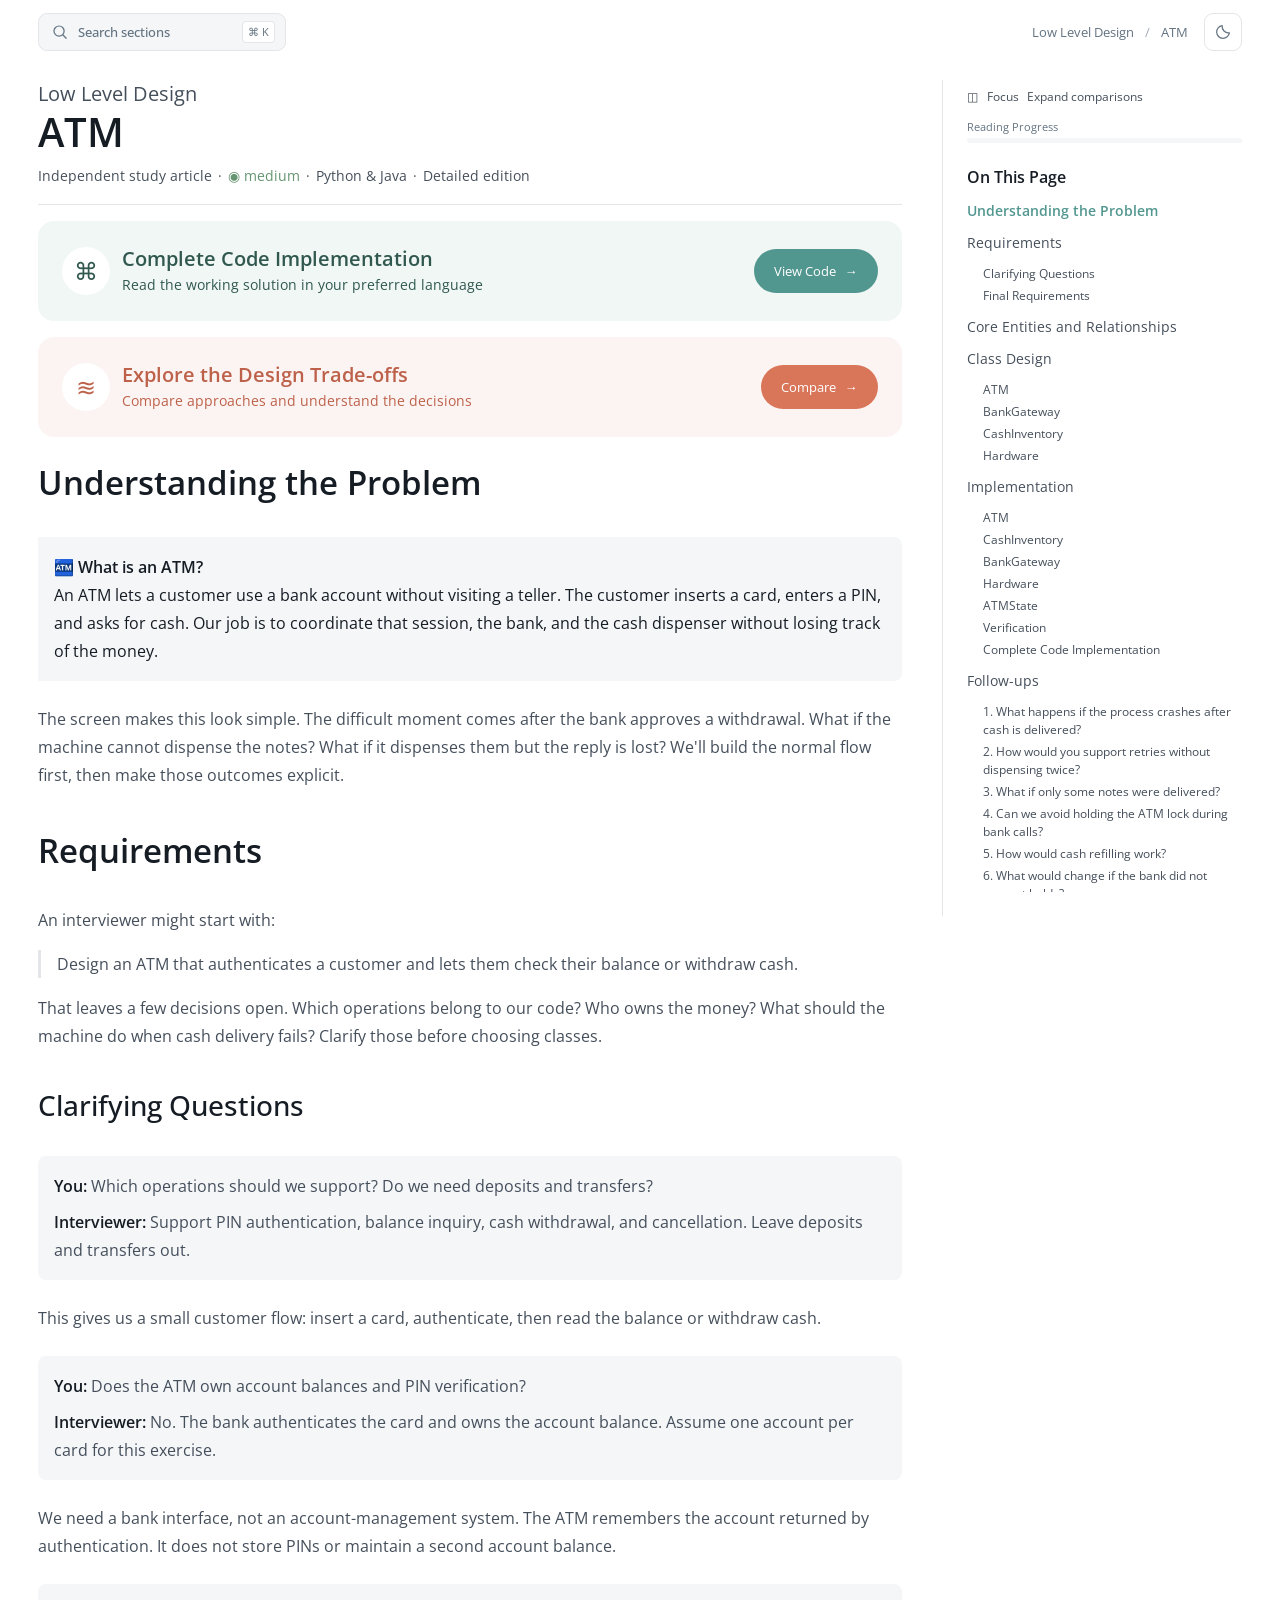
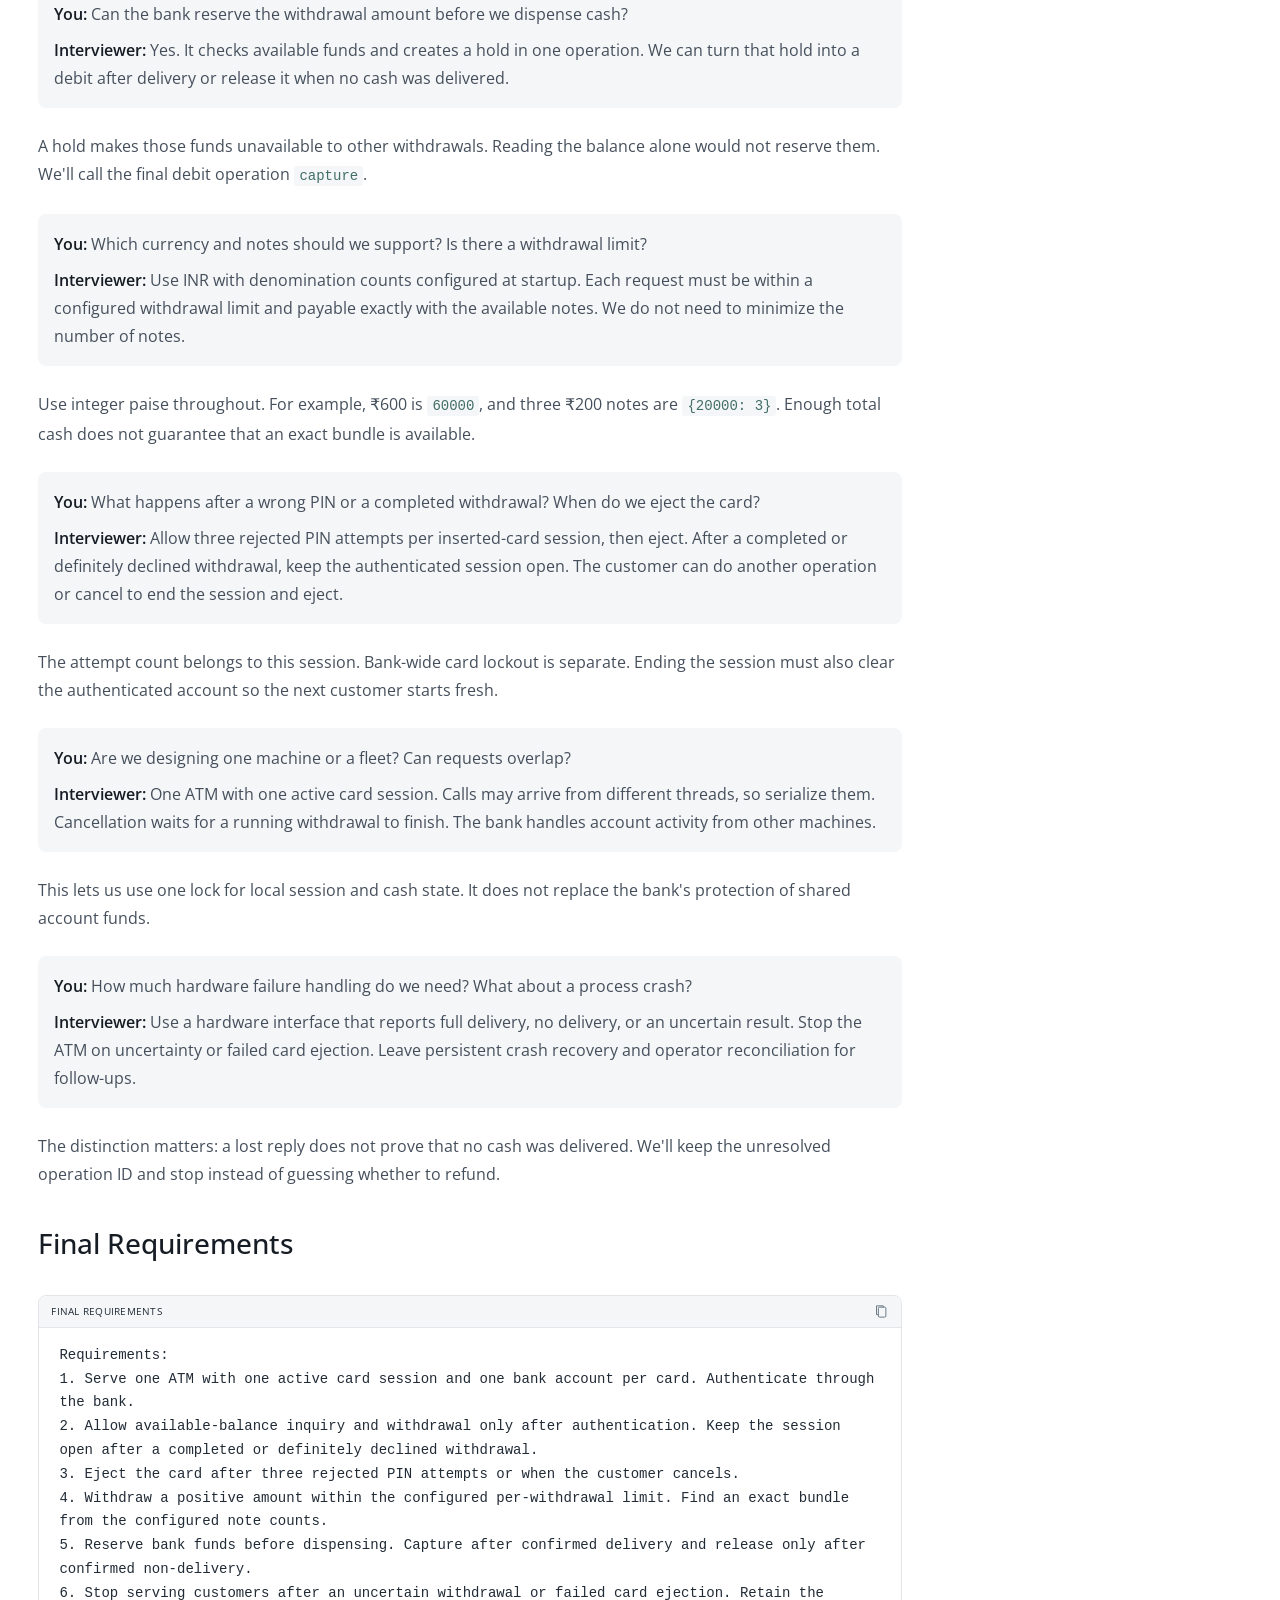
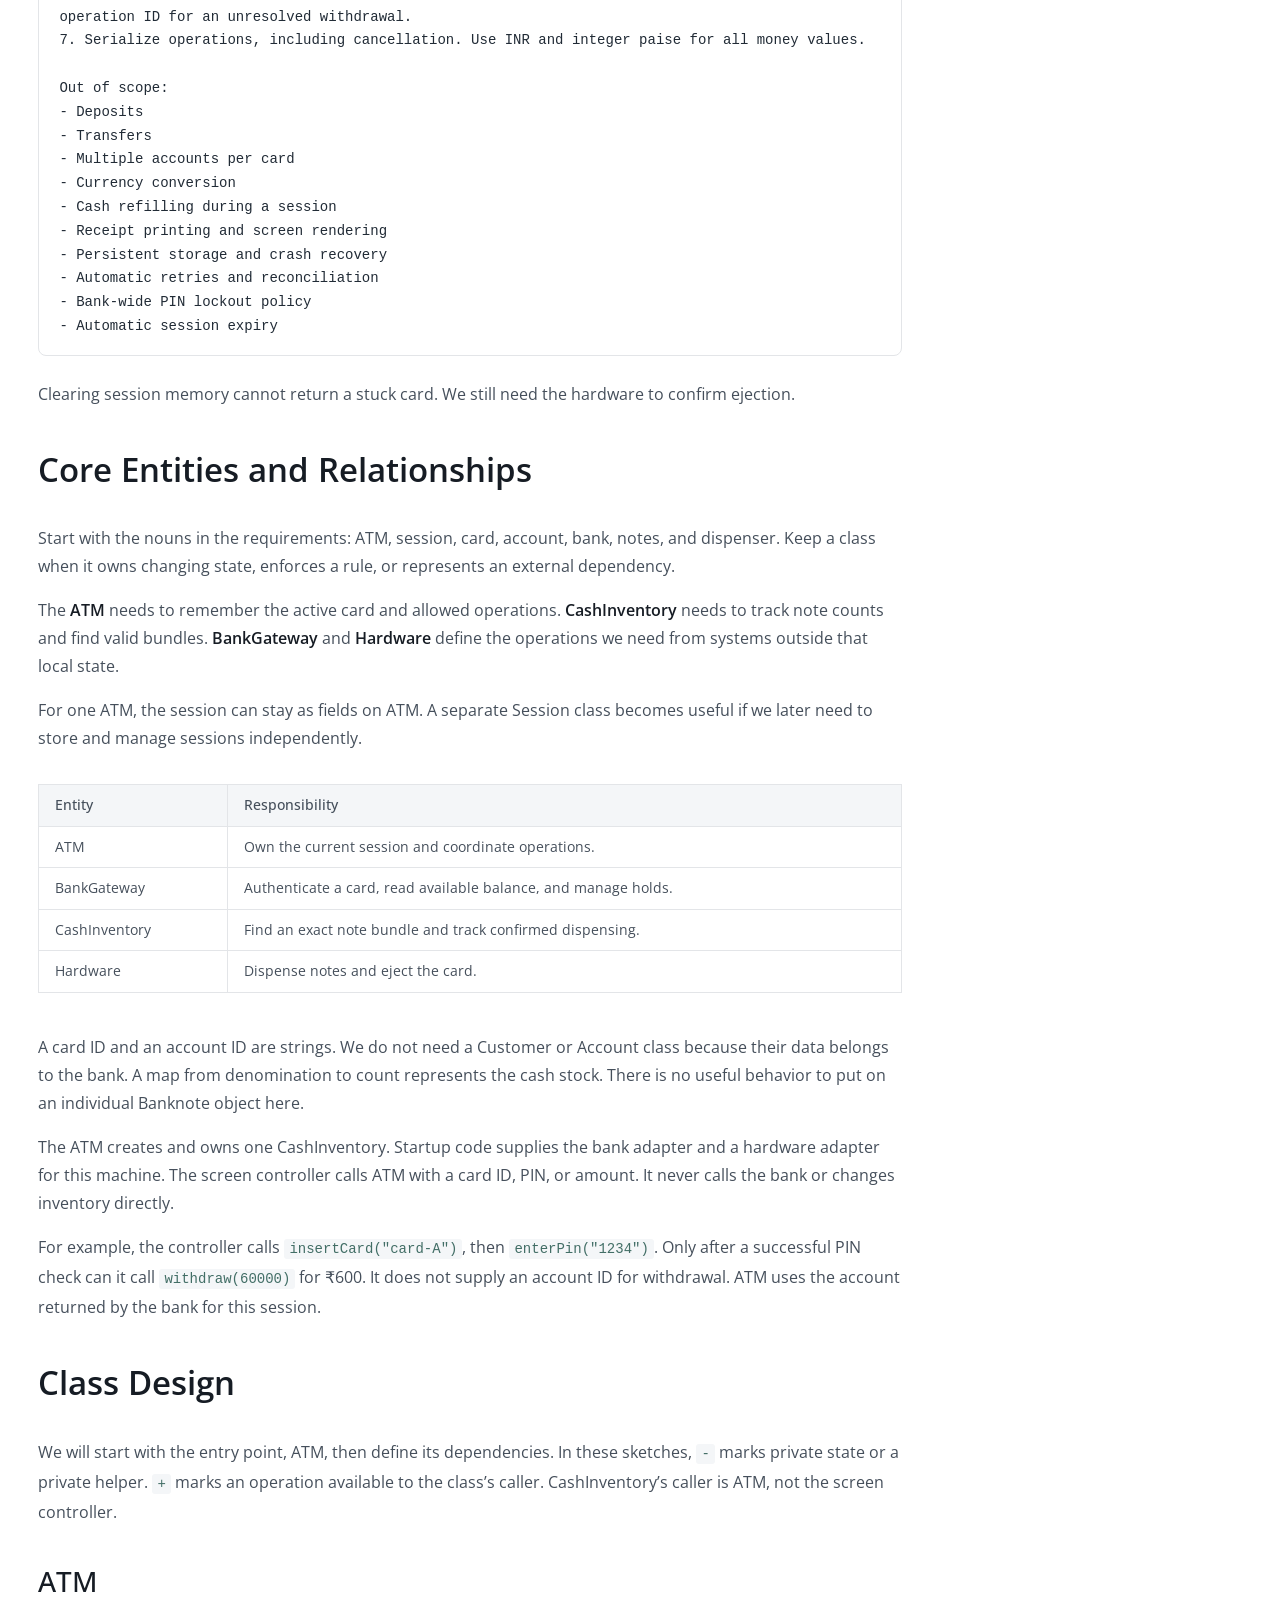
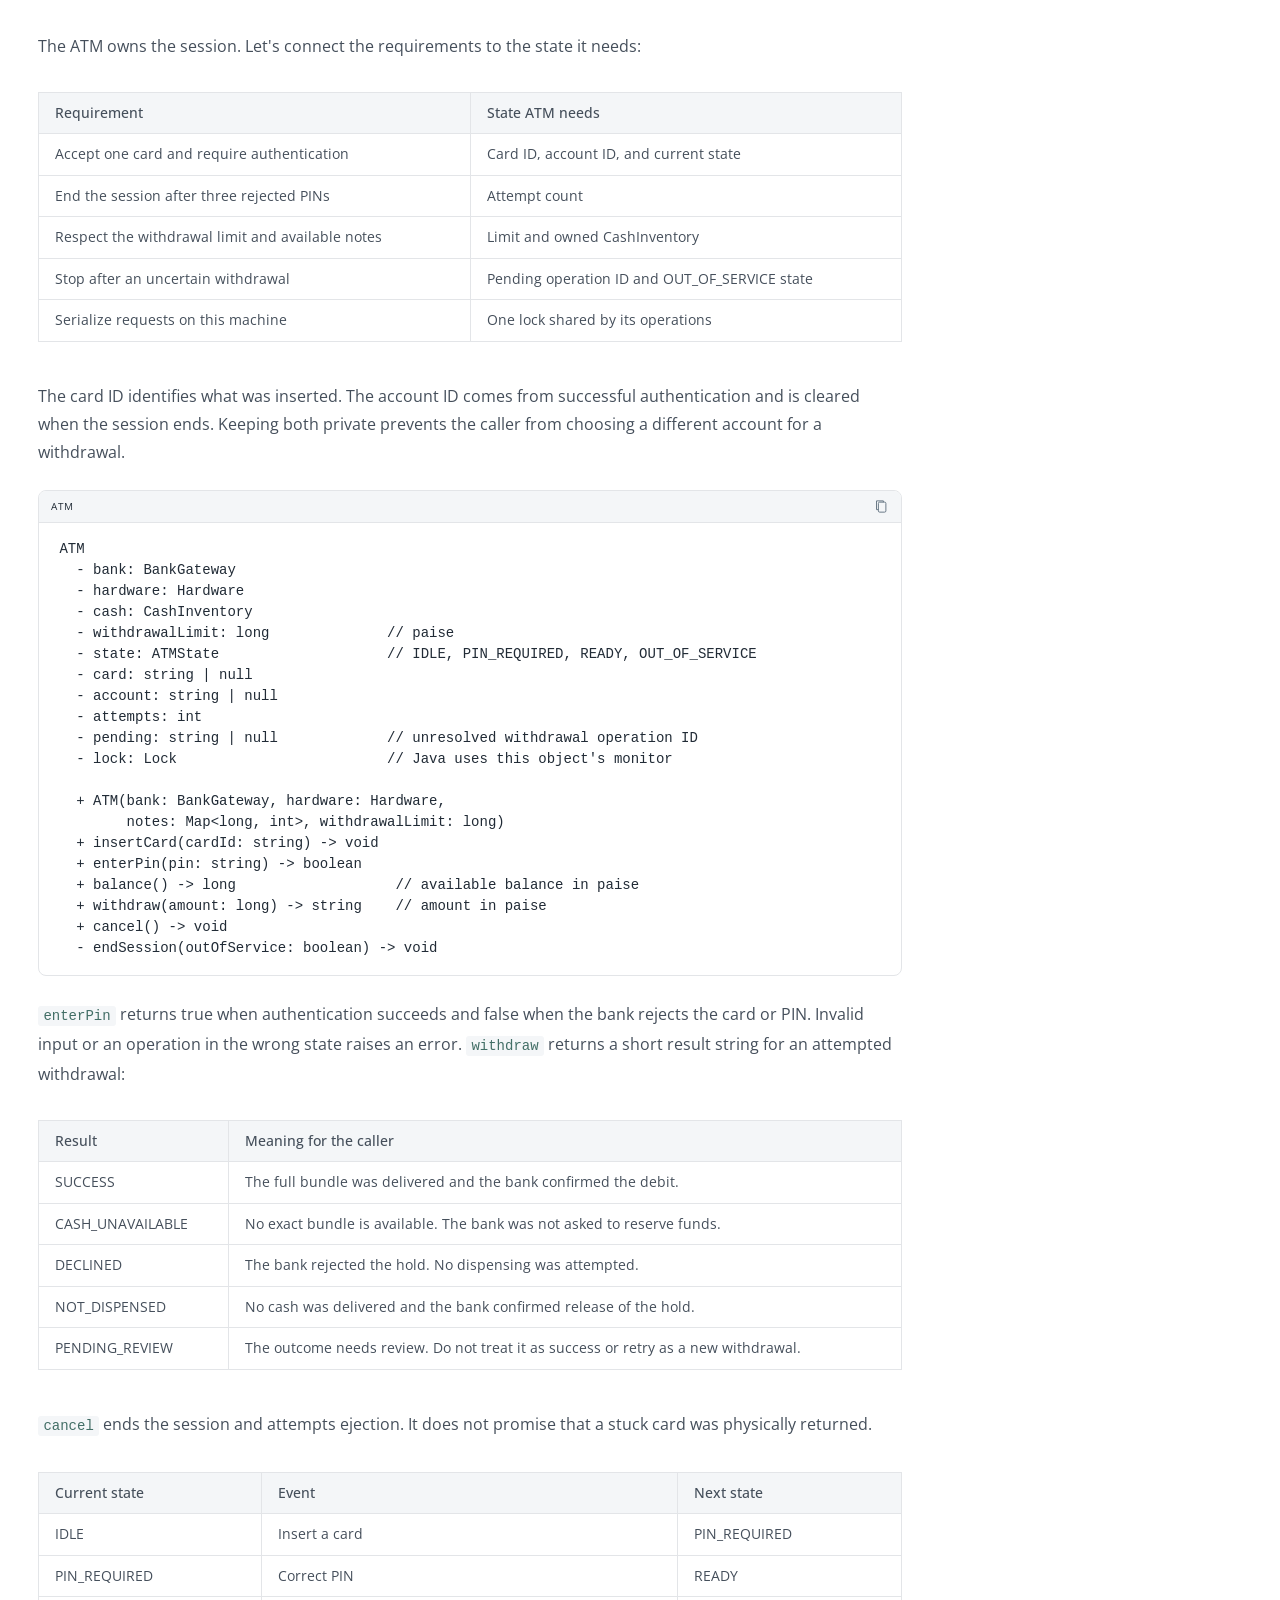
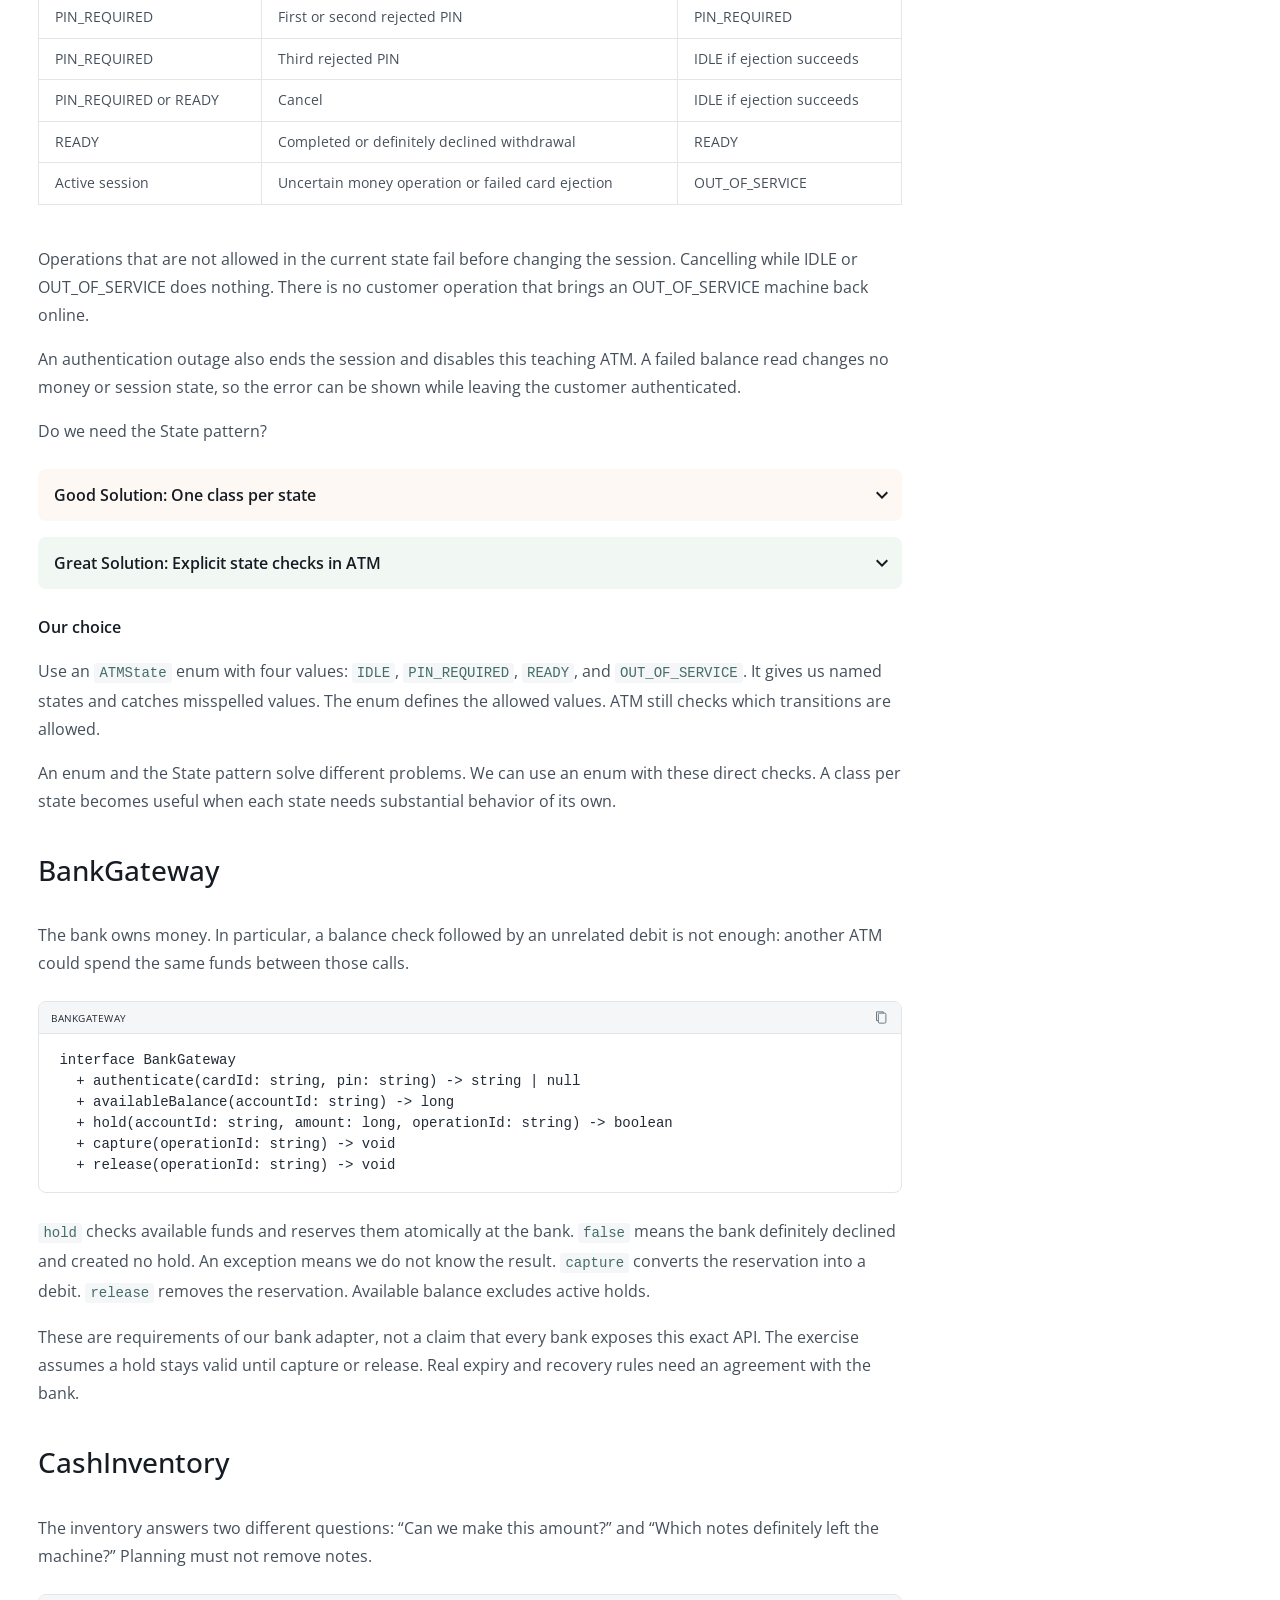
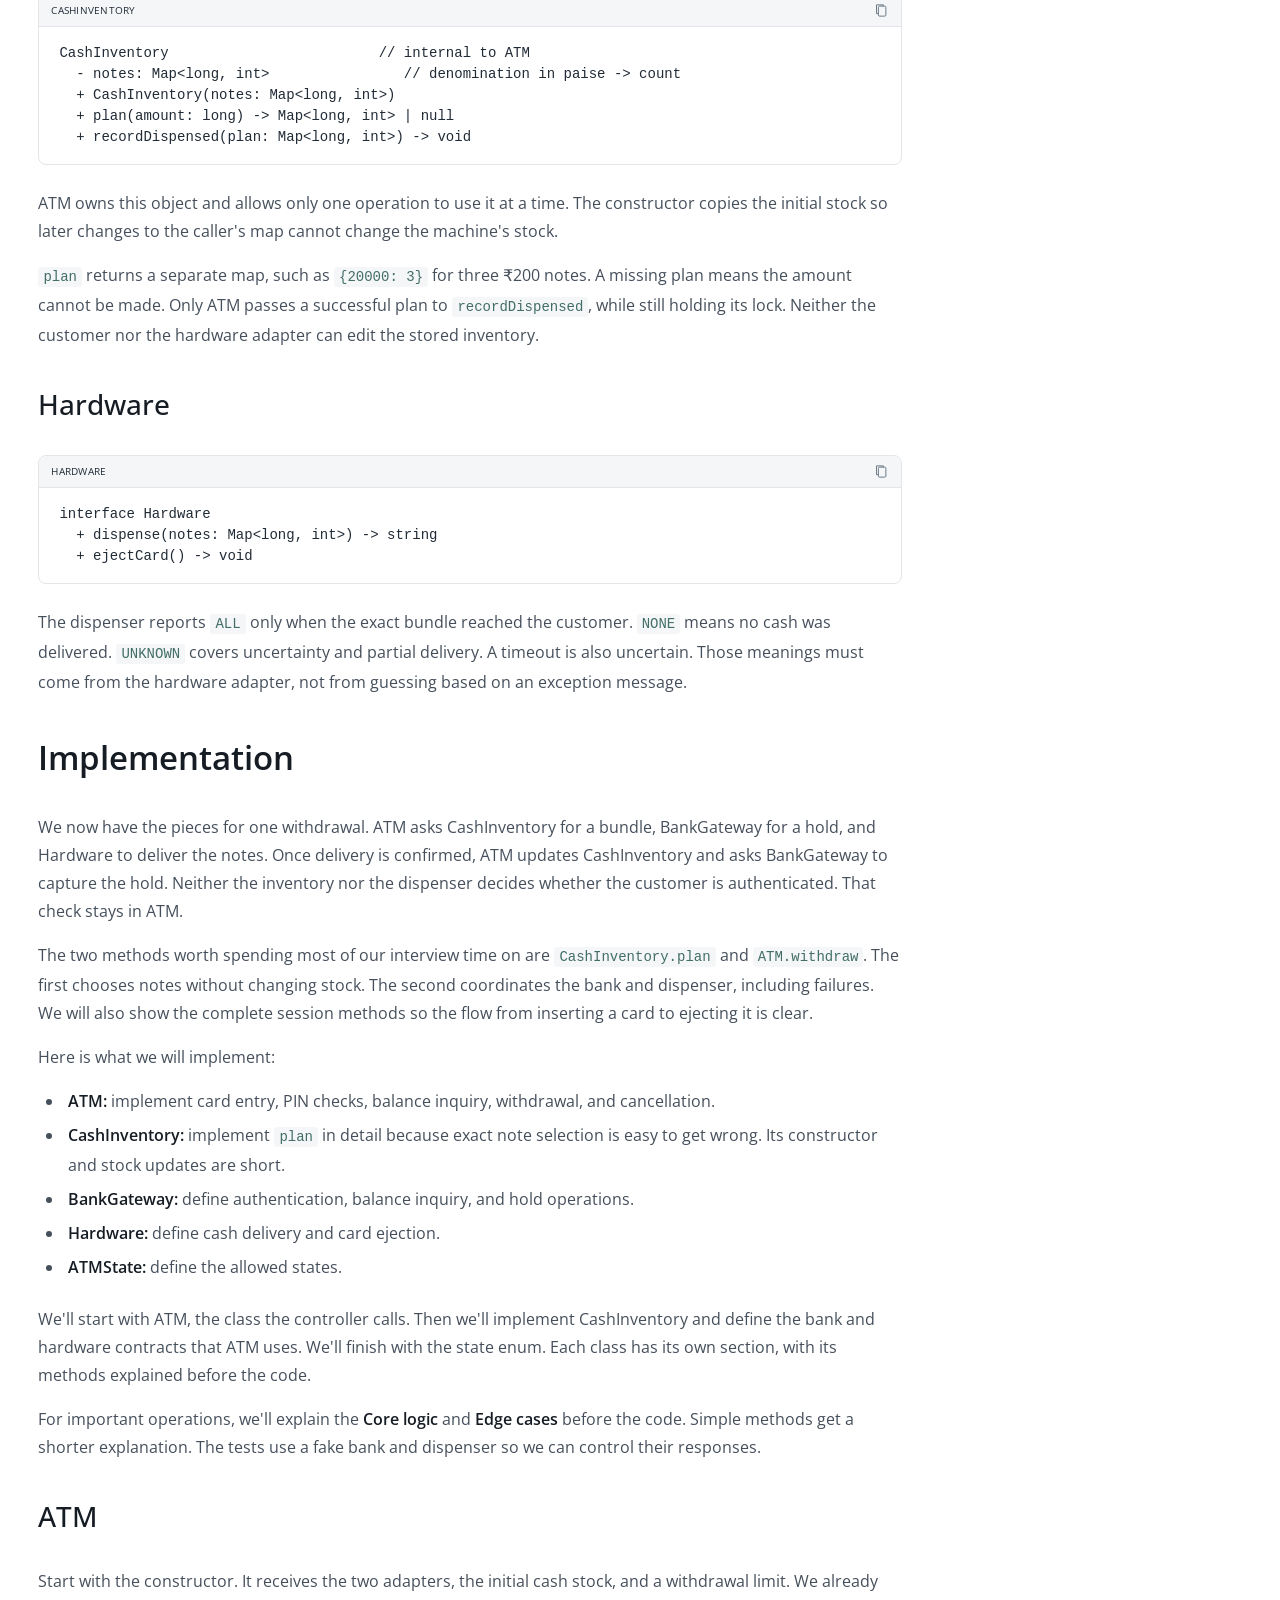
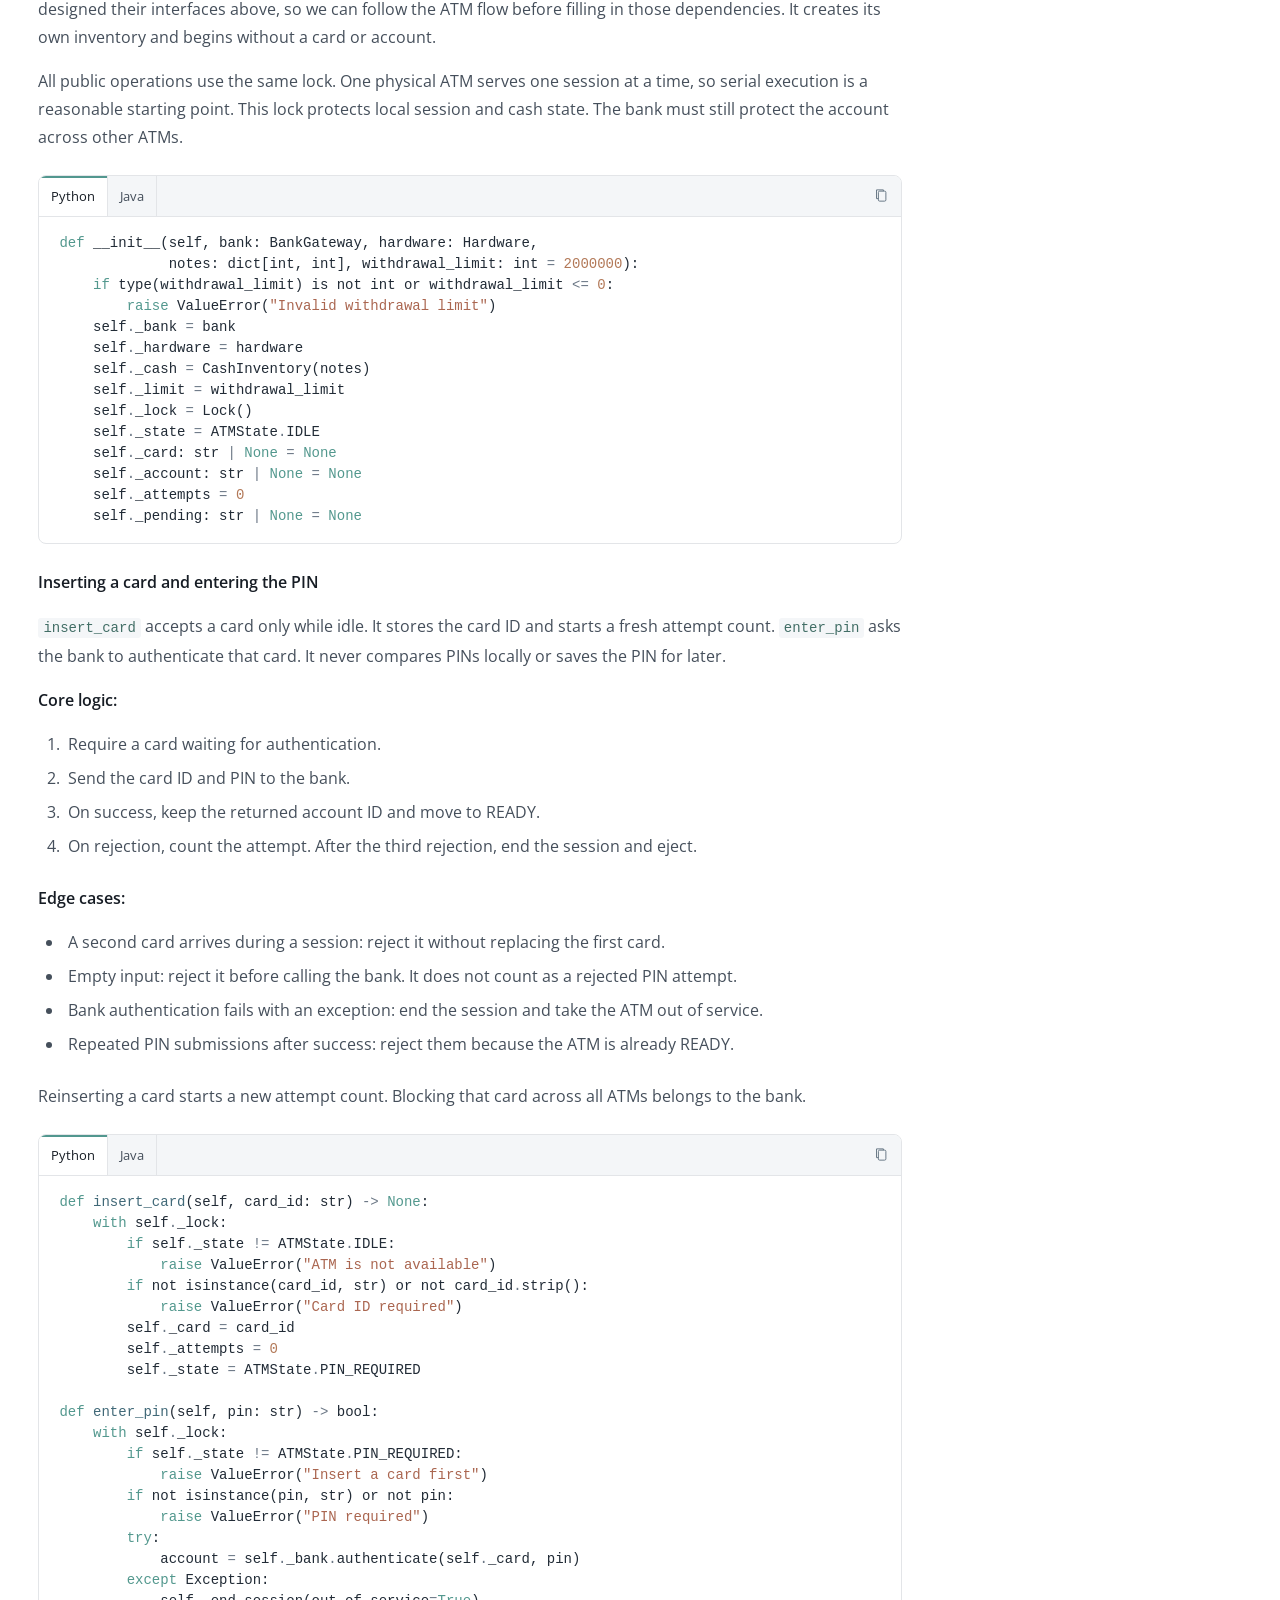
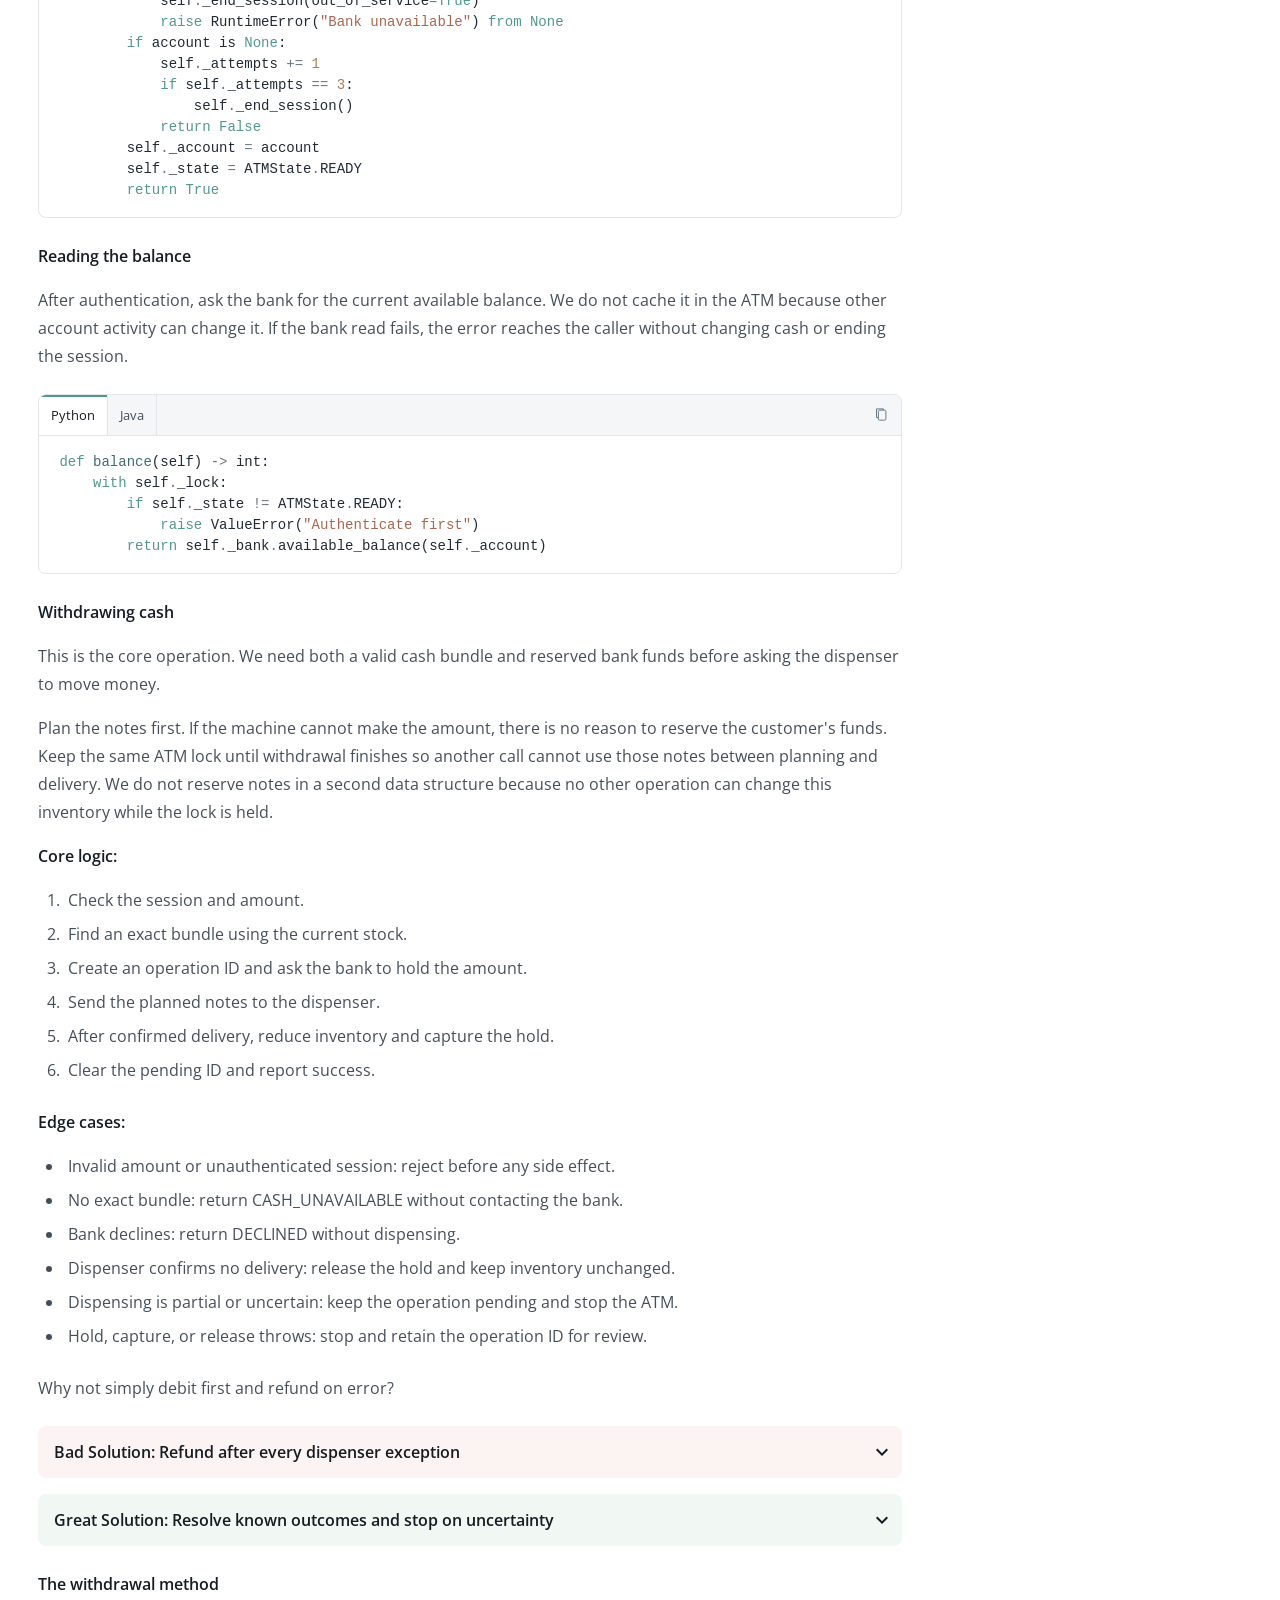
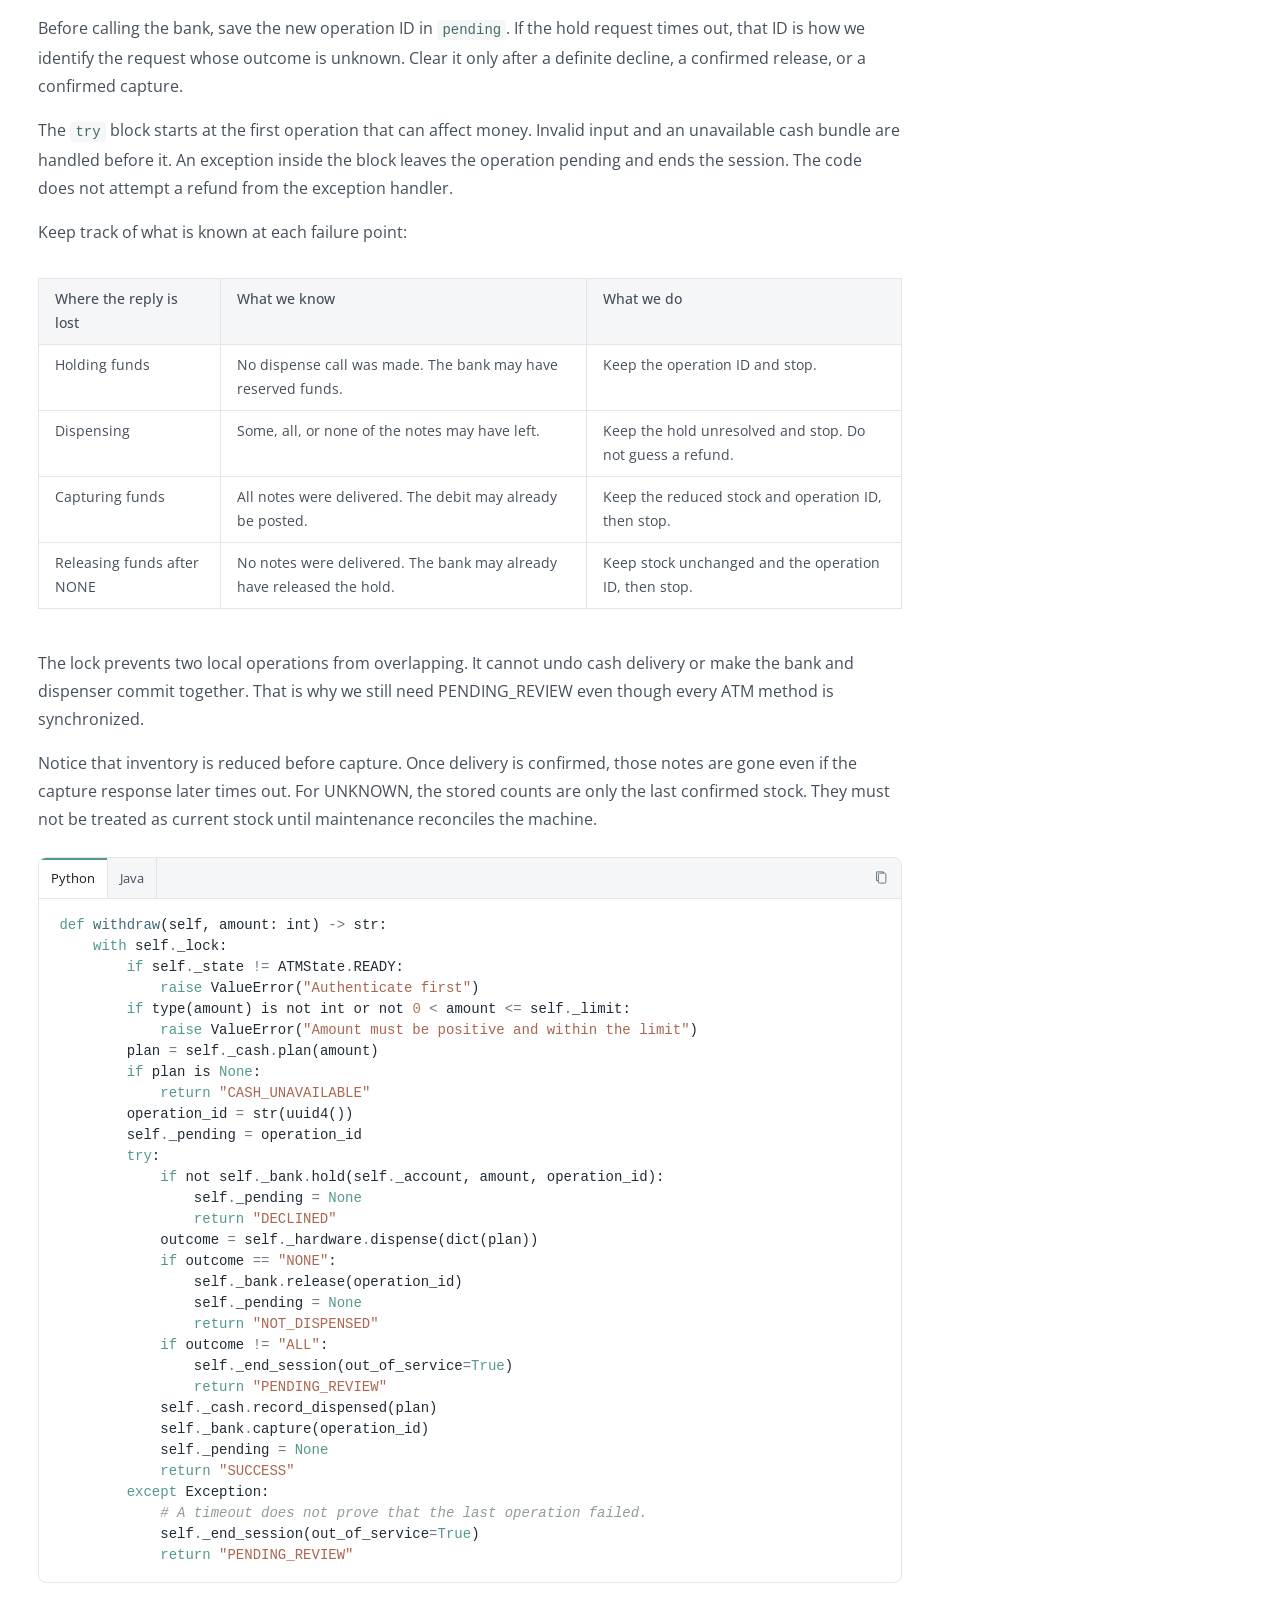
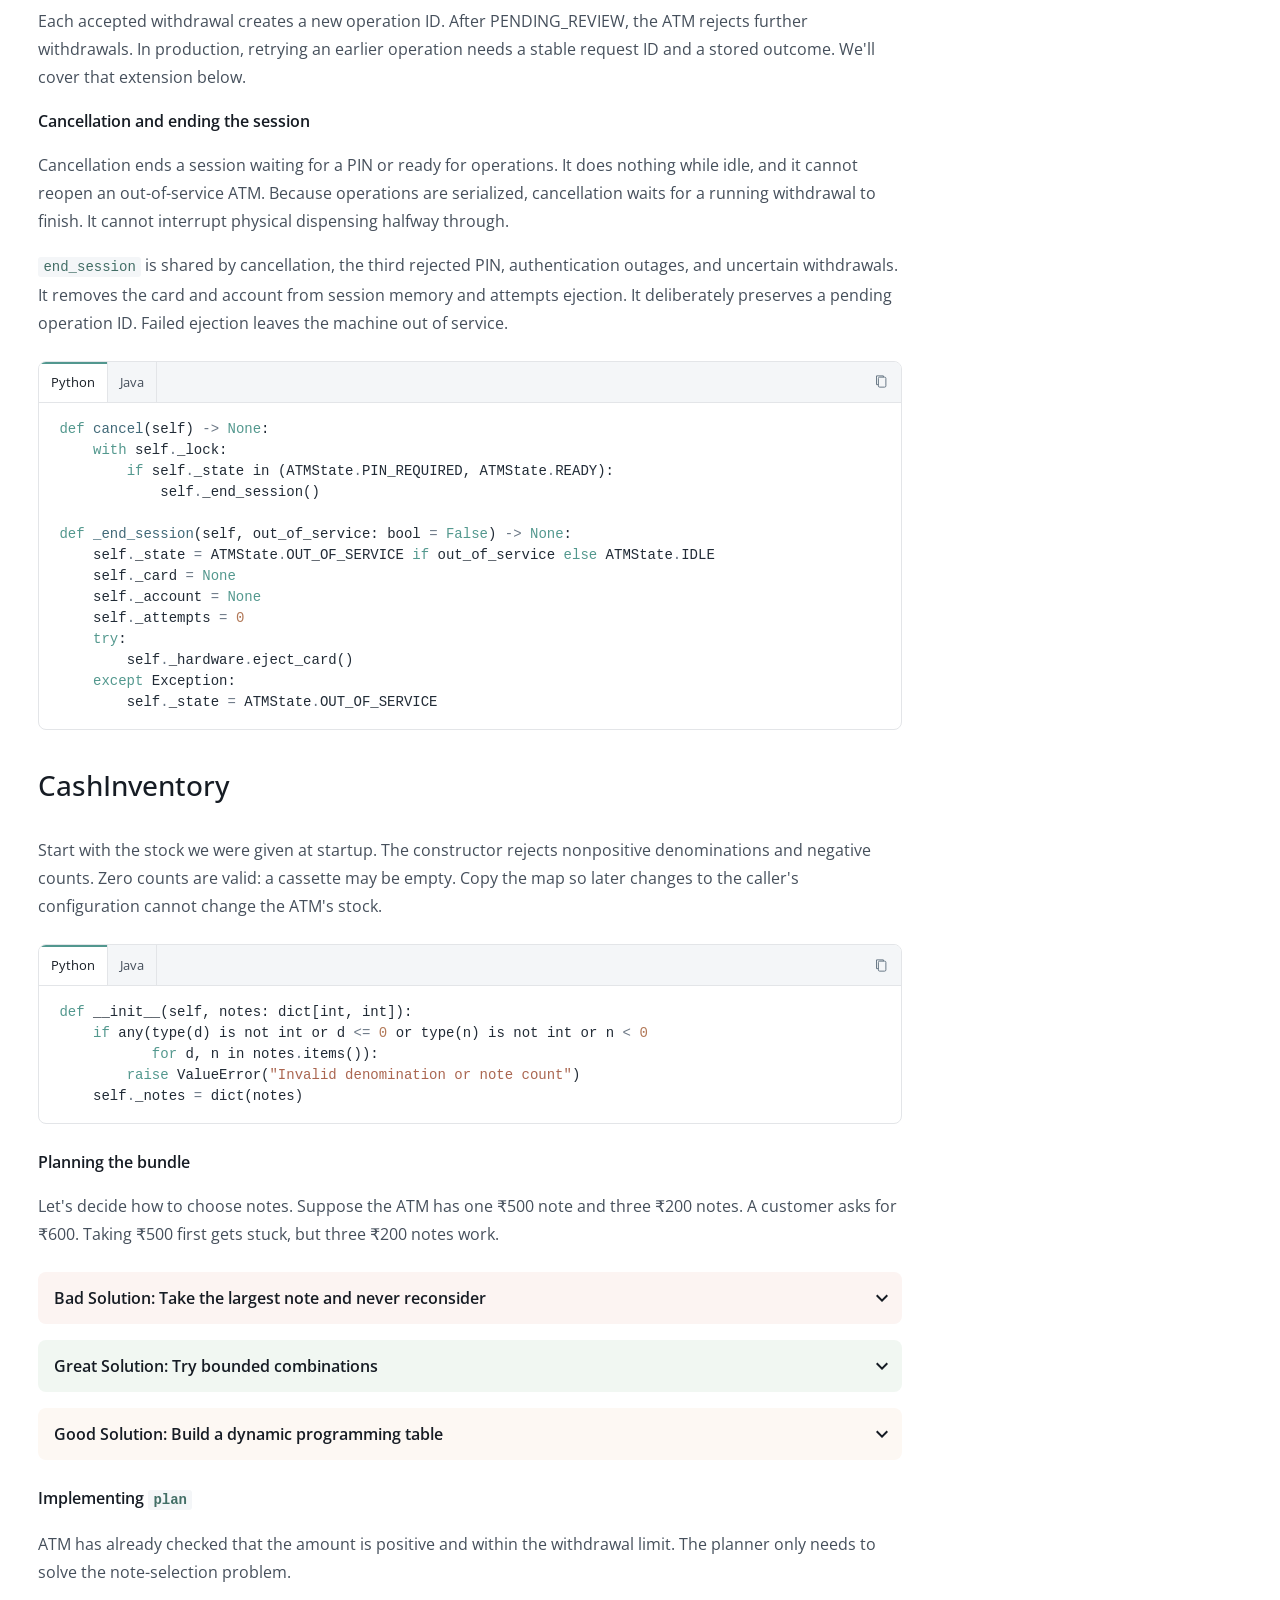
==== commit fc646468: "Keep ATM explanations focused on system design" ====
--- a/atm/index.html
+++ b/atm/index.html
@@ -234,7 +234,6 @@
   + cancel() -&gt; void
   - endSession(outOfService: boolean) -&gt; void
 </code></pre></div>
-<p>Python uses <code>int</code> for money. Java uses <code>long</code> and <code>Map&lt;Long, Integer&gt;</code> for note counts.</p>
 <p><code>enterPin</code> returns true when authentication succeeds and false when the bank rejects the card or PIN. Invalid input or an operation in the wrong state raises an error. <code>withdraw</code> returns a short result string for an attempted withdrawal:</p>
 <table>
 <thead>
@@ -364,7 +363,7 @@
 <p>We'll start with ATM, the class the controller calls. Then we'll implement CashInventory and define the bank and hardware contracts that ATM uses. We'll finish with the state enum. Each class has its own section, with its methods explained before the code.</p>
 <p>For important operations, we'll explain the <strong>Core logic</strong> and <strong>Edge cases</strong> before the code. Simple methods get a shorter explanation. The tests use a fake bank and dispenser so we can control their responses.</p>
 <h3 id="atm_1">ATM<a aria-label="Link to ATM" class="heading-anchor" href="#atm_1">#</a></h3>
-<p>Start with the constructor. It receives the two adapters, the initial cash stock, and a withdrawal limit. We already designed their interfaces above, so we can follow the ATM flow before filling in those dependencies. It creates its own inventory and begins without a card or account. The default Python limit is ₹20,000, written as <code>2000000</code> paise.</p>
+<p>Start with the constructor. It receives the two adapters, the initial cash stock, and a withdrawal limit. We already designed their interfaces above, so we can follow the ATM flow before filling in those dependencies. It creates its own inventory and begins without a card or account.</p>
 <p>All public operations use the same lock. One physical ATM serves one session at a time, so serial execution is a reasonable starting point. This lock protects local session and cash state. The bank must still protect the account across other ATMs.</p>
 <div class="codebox language-pair" data-code="code-1"><div class="codebar"><div aria-label="ATM language" role="tablist"><button aria-controls="code-1-python" aria-selected="true" data-lang="python" id="code-1-python-tab" role="tab" tabindex="0">Python</button><button aria-controls="code-1-java" aria-selected="false" data-lang="java" id="code-1-java-tab" role="tab" tabindex="-1">Java</button></div><button aria-label="Copy visible code" class="copy"><svg aria-hidden="true" fill="none" height="15" stroke="currentColor" stroke-width="1.5" viewbox="0 0 24 24" width="15"><rect height="16" rx="2" width="12" x="7" y="5"></rect><path d="M15 5V3H4v14h3"></path></svg></button></div><pre aria-labelledby="code-1-python-tab" id="code-1-python" role="tabpanel" tabindex="0"><code><span class="k">def</span><span class="w"> </span><span class="fm">__init__</span><span class="p">(</span><span class="bp">self</span><span class="p">,</span> <span class="n">bank</span><span class="p">:</span> <span class="n">BankGateway</span><span class="p">,</span> <span class="n">hardware</span><span class="p">:</span> <span class="n">Hardware</span><span class="p">,</span>
              <span class="n">notes</span><span class="p">:</span> <span class="nb">dict</span><span class="p">[</span><span class="nb">int</span><span class="p">,</span> <span class="nb">int</span><span class="p">],</span> <span class="n">withdrawal_limit</span><span class="p">:</span> <span class="nb">int</span> <span class="o">=</span> <span class="mi">2000000</span><span class="p">):</span>
@@ -707,8 +706,8 @@
 <li>A larger-note choice gets stuck: try fewer of those notes.</li>
 <li>Planning fails: leave every count unchanged.</li>
 </ul>
-<p><code>plan</code> sorts the denominations and starts the search. Its helper, <code>find_bundle</code>, receives the next denomination's index and the amount still needed. Reaching zero returns an empty map: we have successfully made the amount and need no more notes. Running out of denominations with money still needed returns <code>None</code> in Python or <code>null</code> in Java.</p>
-<p>As a successful search returns, each level adds its chosen notes to that map. The code checks <code>is not None</code>, rather than whether the map is nonempty, because an empty map is a valid success at the end of the search.</p>
+<p><code>plan</code> sorts the denominations and starts the search. Its helper, <code>find_bundle</code>, receives the next denomination's index and the amount still needed. Reaching zero returns an empty map: we have successfully made the amount and need no more notes. Running out of denominations with money still needed means that choice cannot produce a valid bundle.</p>
+<p>As a successful search returns, each level adds its chosen notes to the bundle. The search must distinguish an empty successful bundle from a failed search.</p>
 <p>The <code>failed</code> set remembers combinations of index and remaining amount that could not work. For example, after proving that the smaller notes cannot make ₹100, another path does not need to repeat that search. This cache belongs to one planning call because stock may change before the next withdrawal.</p>
 <p>Why is the cache key just <code>(index, remaining)</code>? Earlier choices used only larger denominations. They did not change the stock of any denomination still ahead of us. The same index and remainder therefore describe the same remaining problem within this call.</p>
 <p>Walk through our ₹600 example before reading the code:</p>
@@ -842,7 +841,7 @@
 
 
 <h3 id="atmstate">ATMState<a aria-label="Link to ATMState" class="heading-anchor" href="#atmstate">#</a></h3>
-<p>Define the four states used by ATM. Python imports <code>Enum</code> from the standard library. The ATM methods will use these values when checking and changing state.</p>
+<p>ATMState names the four allowed states. ATM owns the rules for moving between them.</p>
 <div class="codebox language-pair" data-code="code-11"><div class="codebar"><div aria-label="ATMState language" role="tablist"><button aria-controls="code-11-python" aria-selected="true" data-lang="python" id="code-11-python-tab" role="tab" tabindex="0">Python</button><button aria-controls="code-11-java" aria-selected="false" data-lang="java" id="code-11-java-tab" role="tab" tabindex="-1">Java</button></div><button aria-label="Copy visible code" class="copy"><svg aria-hidden="true" fill="none" height="15" stroke="currentColor" stroke-width="1.5" viewbox="0 0 24 24" width="15"><rect height="16" rx="2" width="12" x="7" y="5"></rect><path d="M15 5V3H4v14h3"></path></svg></button></div><pre aria-labelledby="code-11-python-tab" id="code-11-python" role="tabpanel" tabindex="0"><code><span class="k">class</span><span class="w"> </span><span class="nc">ATMState</span><span class="p">(</span><span class="n">Enum</span><span class="p">):</span>
     <span class="n">IDLE</span> <span class="o">=</span> <span class="s2">"IDLE"</span>
     <span class="n">PIN_REQUIRED</span> <span class="o">=</span> <span class="s2">"PIN_REQUIRED"</span>
@@ -856,7 +855,7 @@
 
 
 <h3 id="verification">Verification<a aria-label="Link to Verification" class="heading-anchor" href="#verification">#</a></h3>
-<p>Walk through the outcomes before adding more features. Use a fake bank with an account balance and a map of active holds. Use a fake dispenser whose result can be set to ALL, NONE, UNKNOWN, or a timeout. This makes failure paths reproducible without real banking or hardware. The tests check internal state after operations finish. Python reads the private-by-convention fields, and Java uses reflection in the test file.</p>
+<p>Walk through the outcomes before adding more features. Use a fake bank with an account balance and a map of active holds. Use a fake dispenser whose result can be set to ALL, NONE, UNKNOWN, or a timeout. This makes failure paths reproducible without real banking or hardware. Check the bank balance, note counts, and session state after each operation.</p>
 <h4 id="a-successful-withdrawal-that-greedy-selection-would-miss">A successful withdrawal that greedy selection would miss</h4>
 <p>Start with ₹1,000 in the account and cash stock <code>{50000: 1, 20000: 3}</code>. Authenticate, then withdraw <code>60000</code> paise. Expect three ₹200 notes, ₹400 remaining in the account, and no active hold. The ₹500 note must remain in the machine.</p>
 <div class="codebox"><div class="codebar"><span class="code-title">A successful withdrawal that greedy selection would miss</span><button aria-label="Copy code" class="copy"><svg aria-hidden="true" fill="none" height="15" stroke="currentColor" stroke-width="1.5" viewbox="0 0 24 24" width="15"><rect height="16" rx="2" width="12" x="7" y="5"></rect><path d="M15 5V3H4v14h3"></path></svg></button></div><pre><code>Initial: bank balance = 100000 paise, no holds
@@ -954,7 +953,7 @@
 </code></pre></div>
 <p>The Java tests use Java 21 or later. The Python implementation works with Python 3.9 or later. Download <a href="test_atm.py">Python tests</a> or <a href="ATMTest.java">Java tests</a> to inspect the fakes and assertions.</p>
 <h3 id="complete-reference-implementations">Complete Code Implementation<a aria-label="Link to Complete Code Implementation" class="heading-anchor" href="#complete-reference-implementations">#</a></h3>
-<p>The walkthrough excerpts come directly from these files. Python needs the imports at the top of the complete file. Java nests the two interfaces and CashInventory inside ATM to keep the example easy to compile. The design responsibilities are the same in both languages.</p><div class="codebox language-pair full-code" data-code="complete-code"><div class="codebar"><div aria-label="Complete implementation language" role="tablist"><button aria-controls="complete-code-python" aria-selected="true" data-lang="python" id="complete-code-python-tab" role="tab" tabindex="0">atm.py</button><button aria-controls="complete-code-java" aria-selected="false" data-lang="java" id="complete-code-java-tab" role="tab" tabindex="-1">ATM.java</button></div><button aria-label="Copy visible code" class="copy"><svg aria-hidden="true" fill="none" height="15" stroke="currentColor" stroke-width="1.5" viewbox="0 0 24 24" width="15"><rect height="16" rx="2" width="12" x="7" y="5"></rect><path d="M15 5V3H4v14h3"></path></svg></button></div><pre aria-labelledby="complete-code-python-tab" id="complete-code-python" role="tabpanel" tabindex="0"><code><span class="sd">"""ATM teaching implementation. All amounts are integer paise."""</span>
+<p>These files contain the complete implementation used in the walkthrough.</p><div class="codebox language-pair full-code" data-code="complete-code"><div class="codebar"><div aria-label="Complete implementation language" role="tablist"><button aria-controls="complete-code-python" aria-selected="true" data-lang="python" id="complete-code-python-tab" role="tab" tabindex="0">atm.py</button><button aria-controls="complete-code-java" aria-selected="false" data-lang="java" id="complete-code-java-tab" role="tab" tabindex="-1">ATM.java</button></div><button aria-label="Copy visible code" class="copy"><svg aria-hidden="true" fill="none" height="15" stroke="currentColor" stroke-width="1.5" viewbox="0 0 24 24" width="15"><rect height="16" rx="2" width="12" x="7" y="5"></rect><path d="M15 5V3H4v14h3"></path></svg></button></div><pre aria-labelledby="complete-code-python-tab" id="complete-code-python" role="tabpanel" tabindex="0"><code><span class="sd">"""ATM teaching implementation. All amounts are integer paise."""</span>
 <span class="kn">from</span><span class="w"> </span><span class="nn">__future__</span><span class="w"> </span><span class="kn">import</span> <span class="n">annotations</span>
 <span class="kn">from</span><span class="w"> </span><span class="nn">enum</span><span class="w"> </span><span class="kn">import</span> <span class="n">Enum</span>
 <span class="kn">from</span><span class="w"> </span><span class="nn">threading</span><span class="w"> </span><span class="kn">import</span> <span class="n">Lock</span>
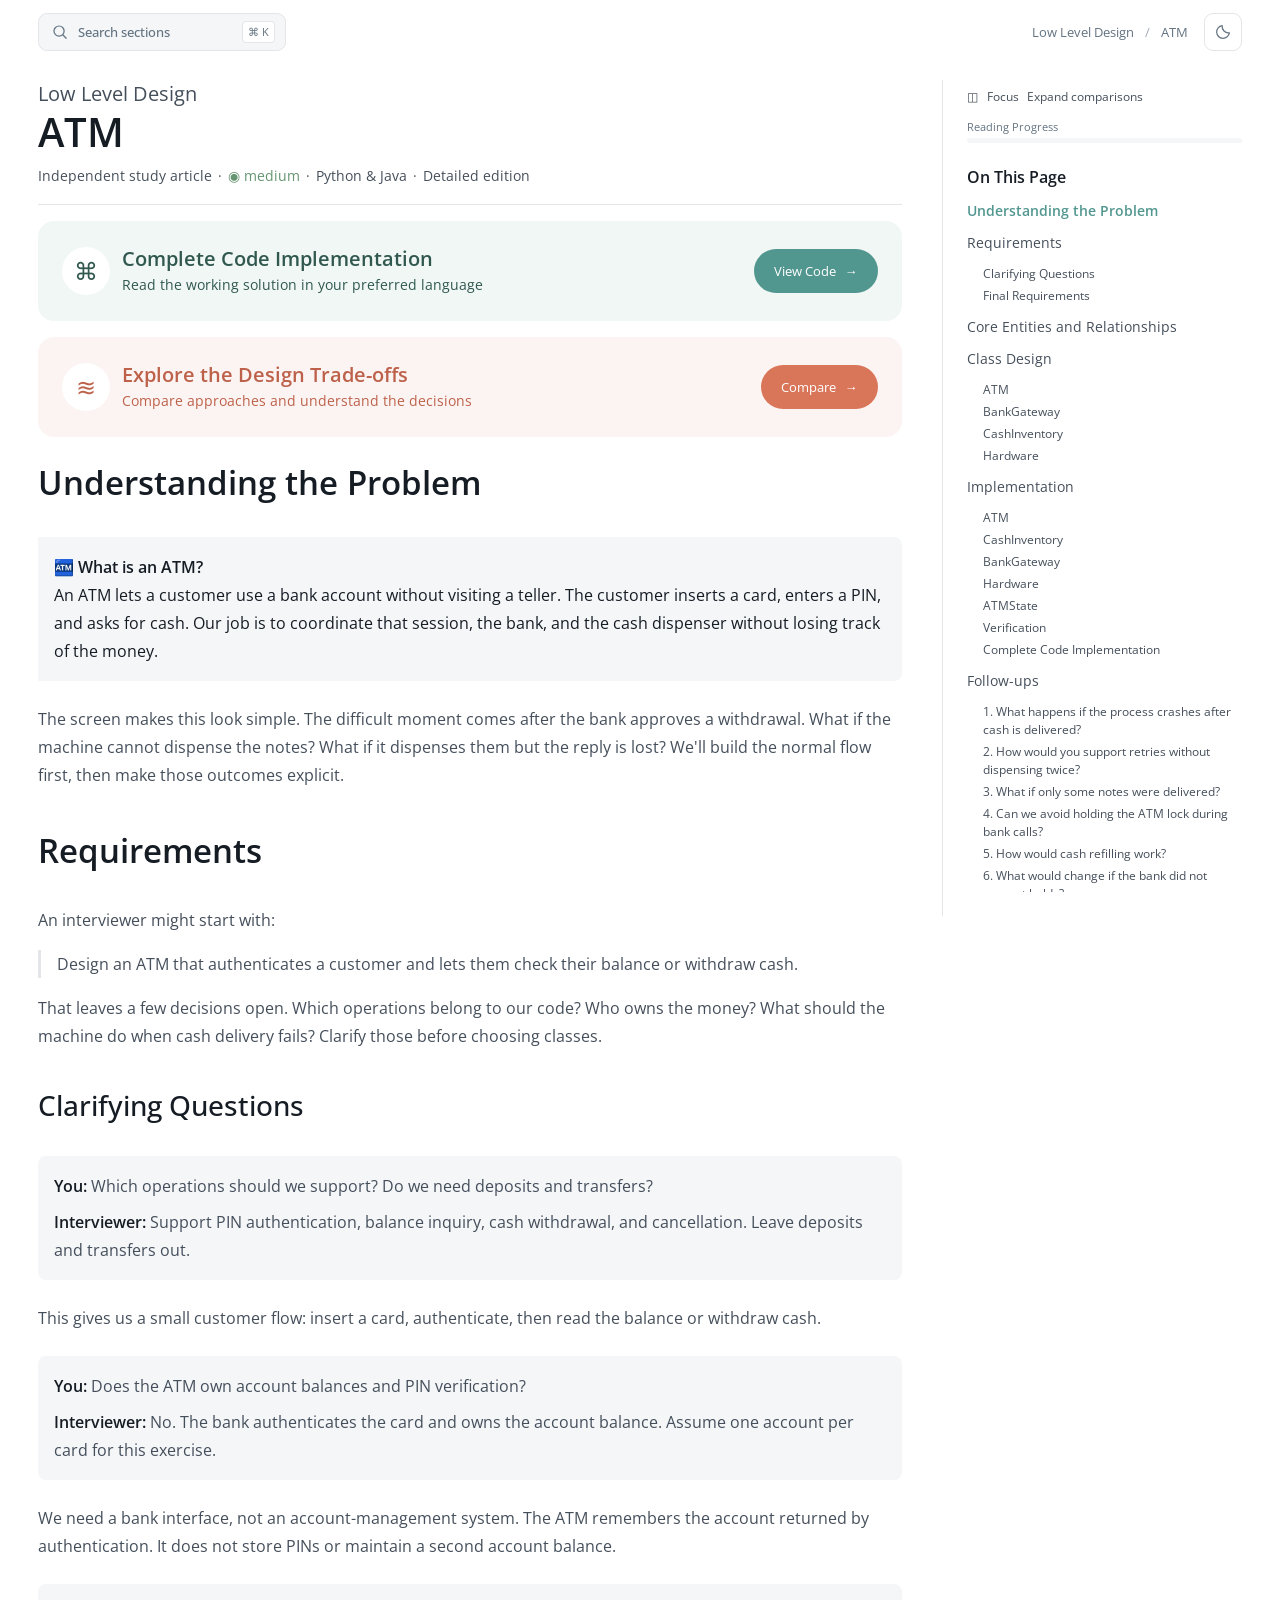
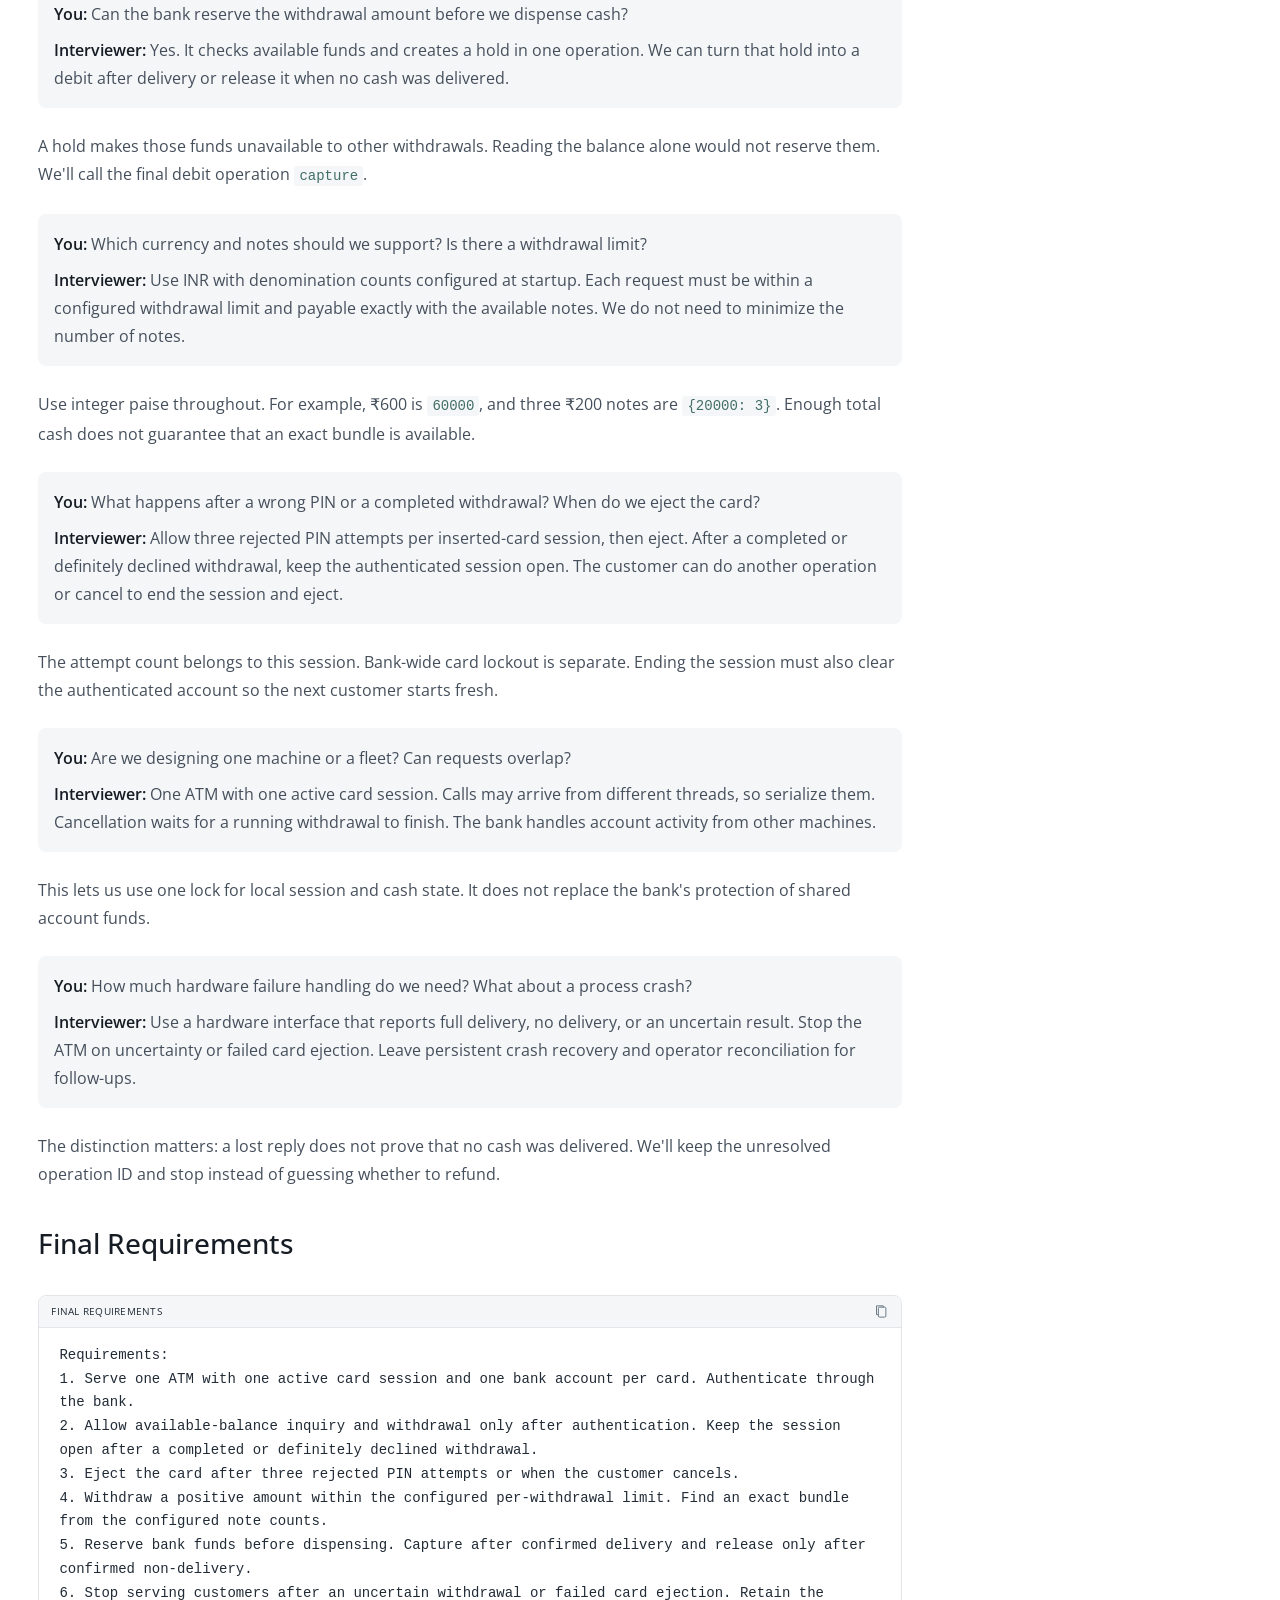
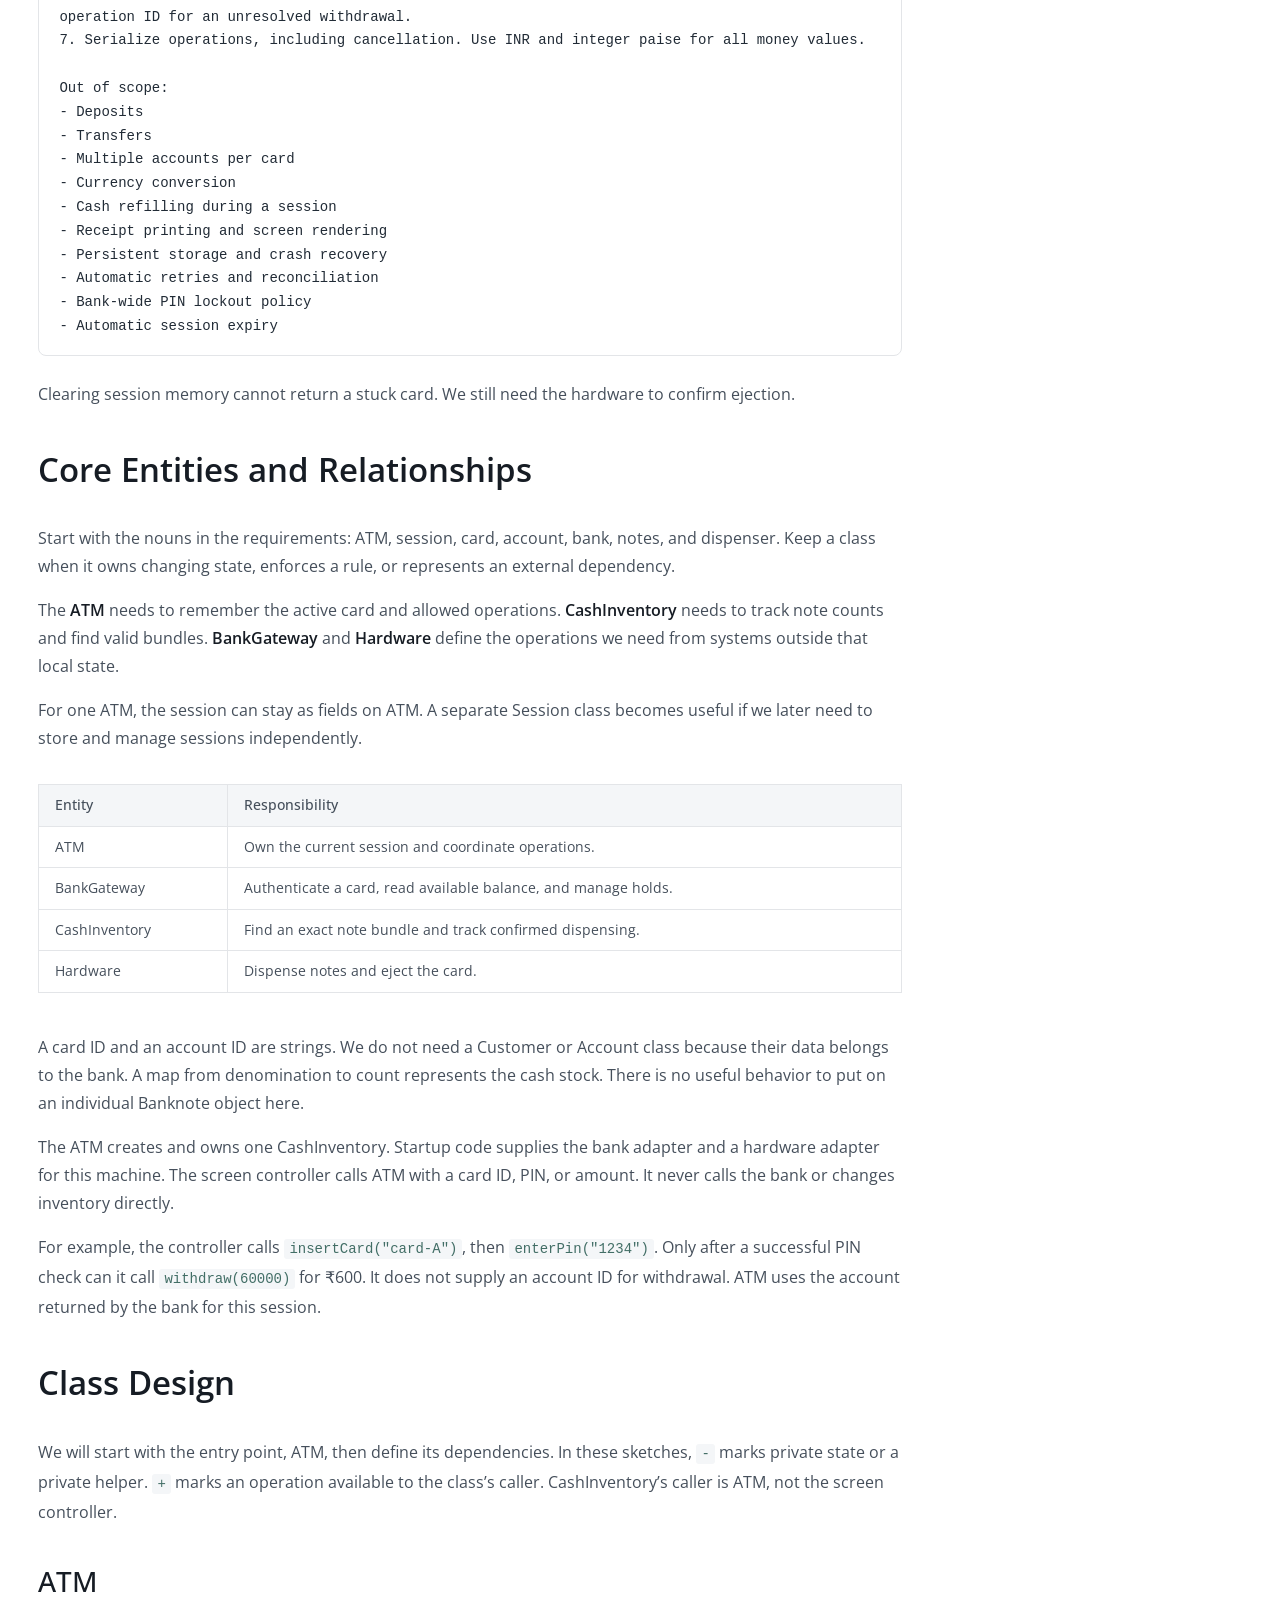
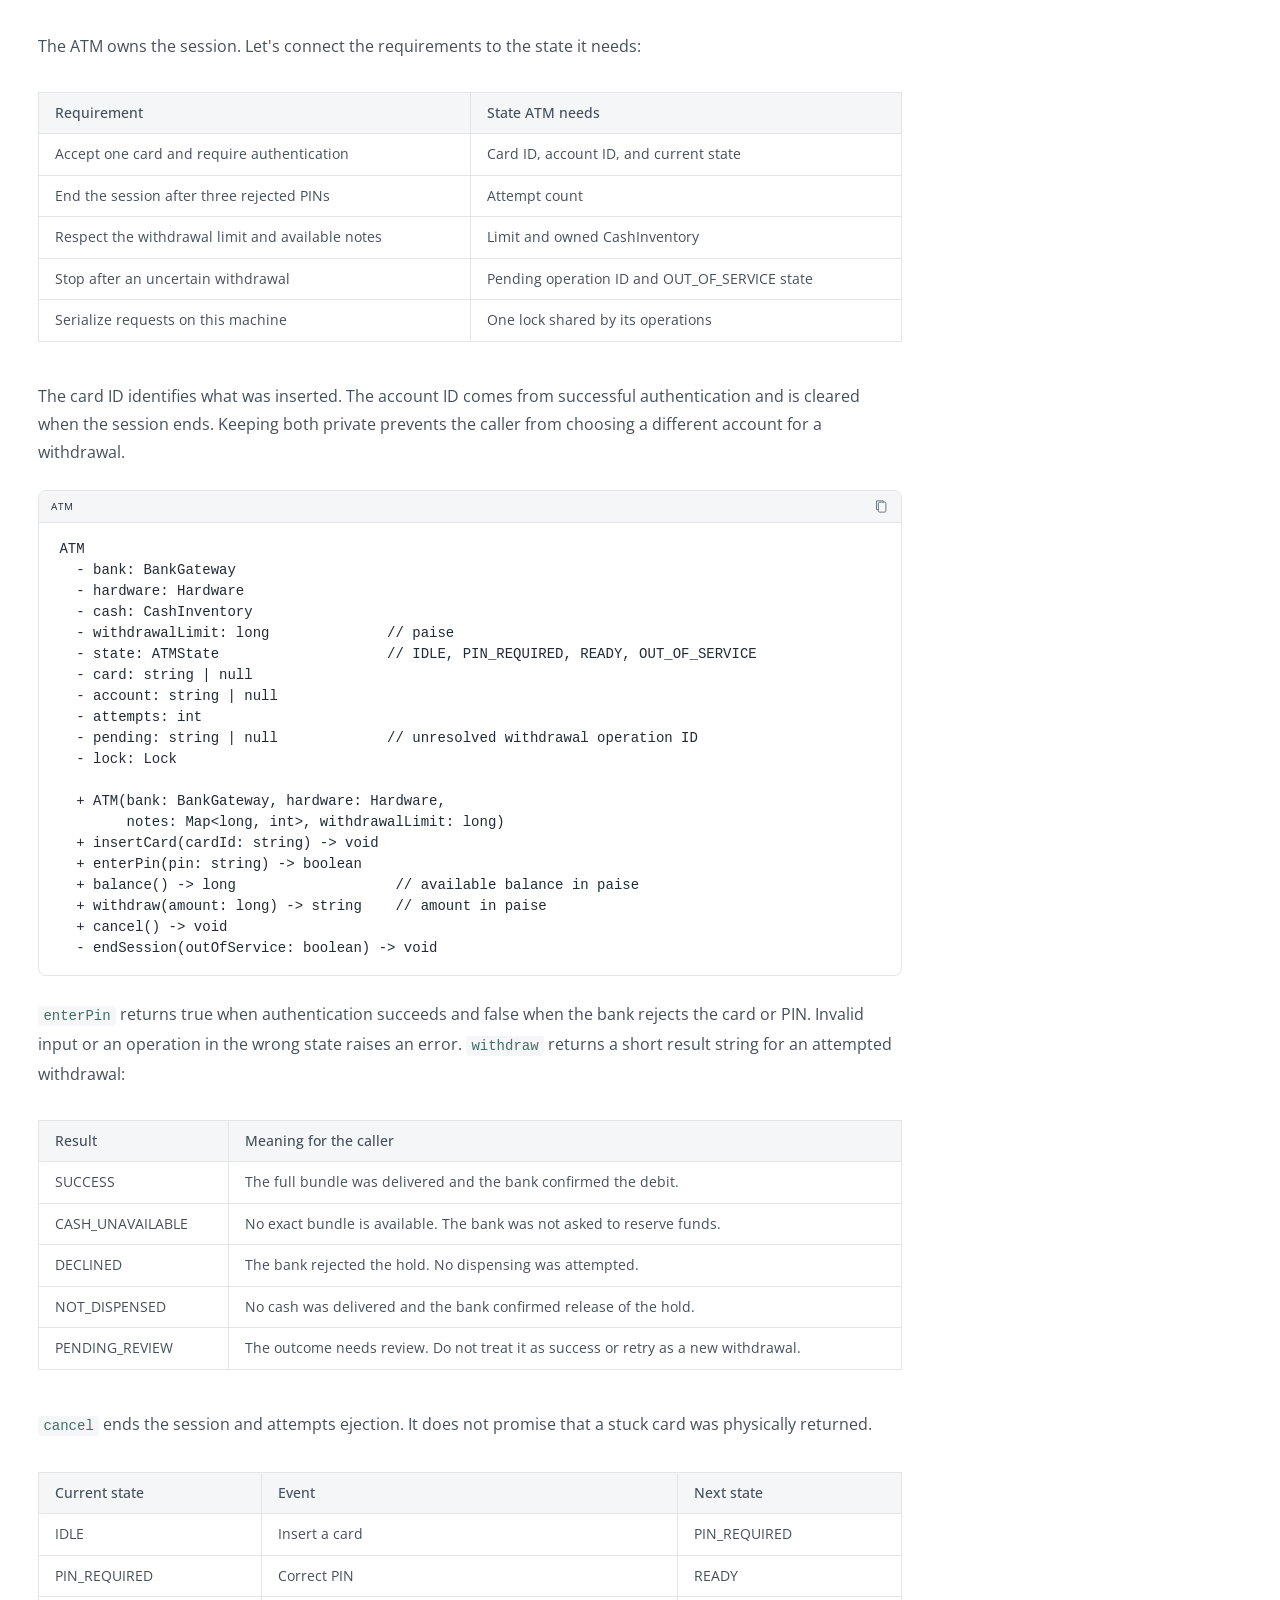
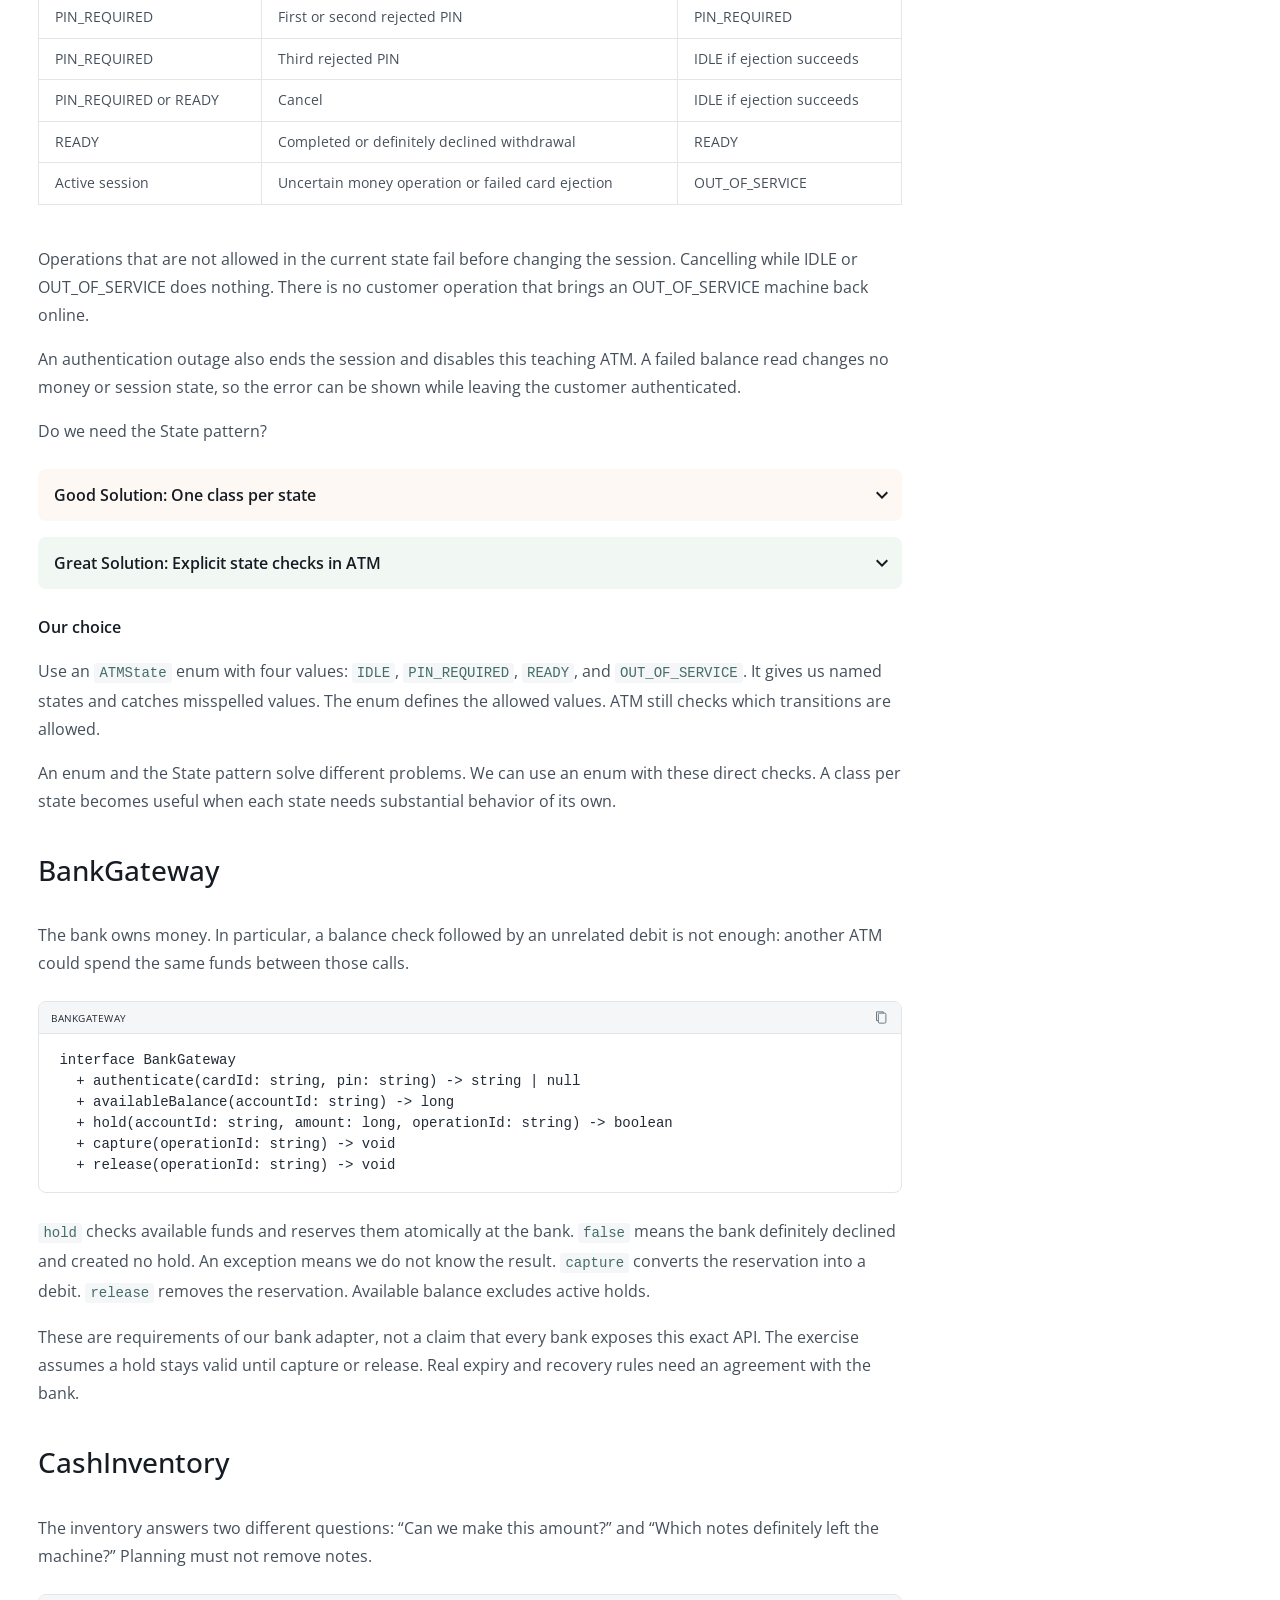
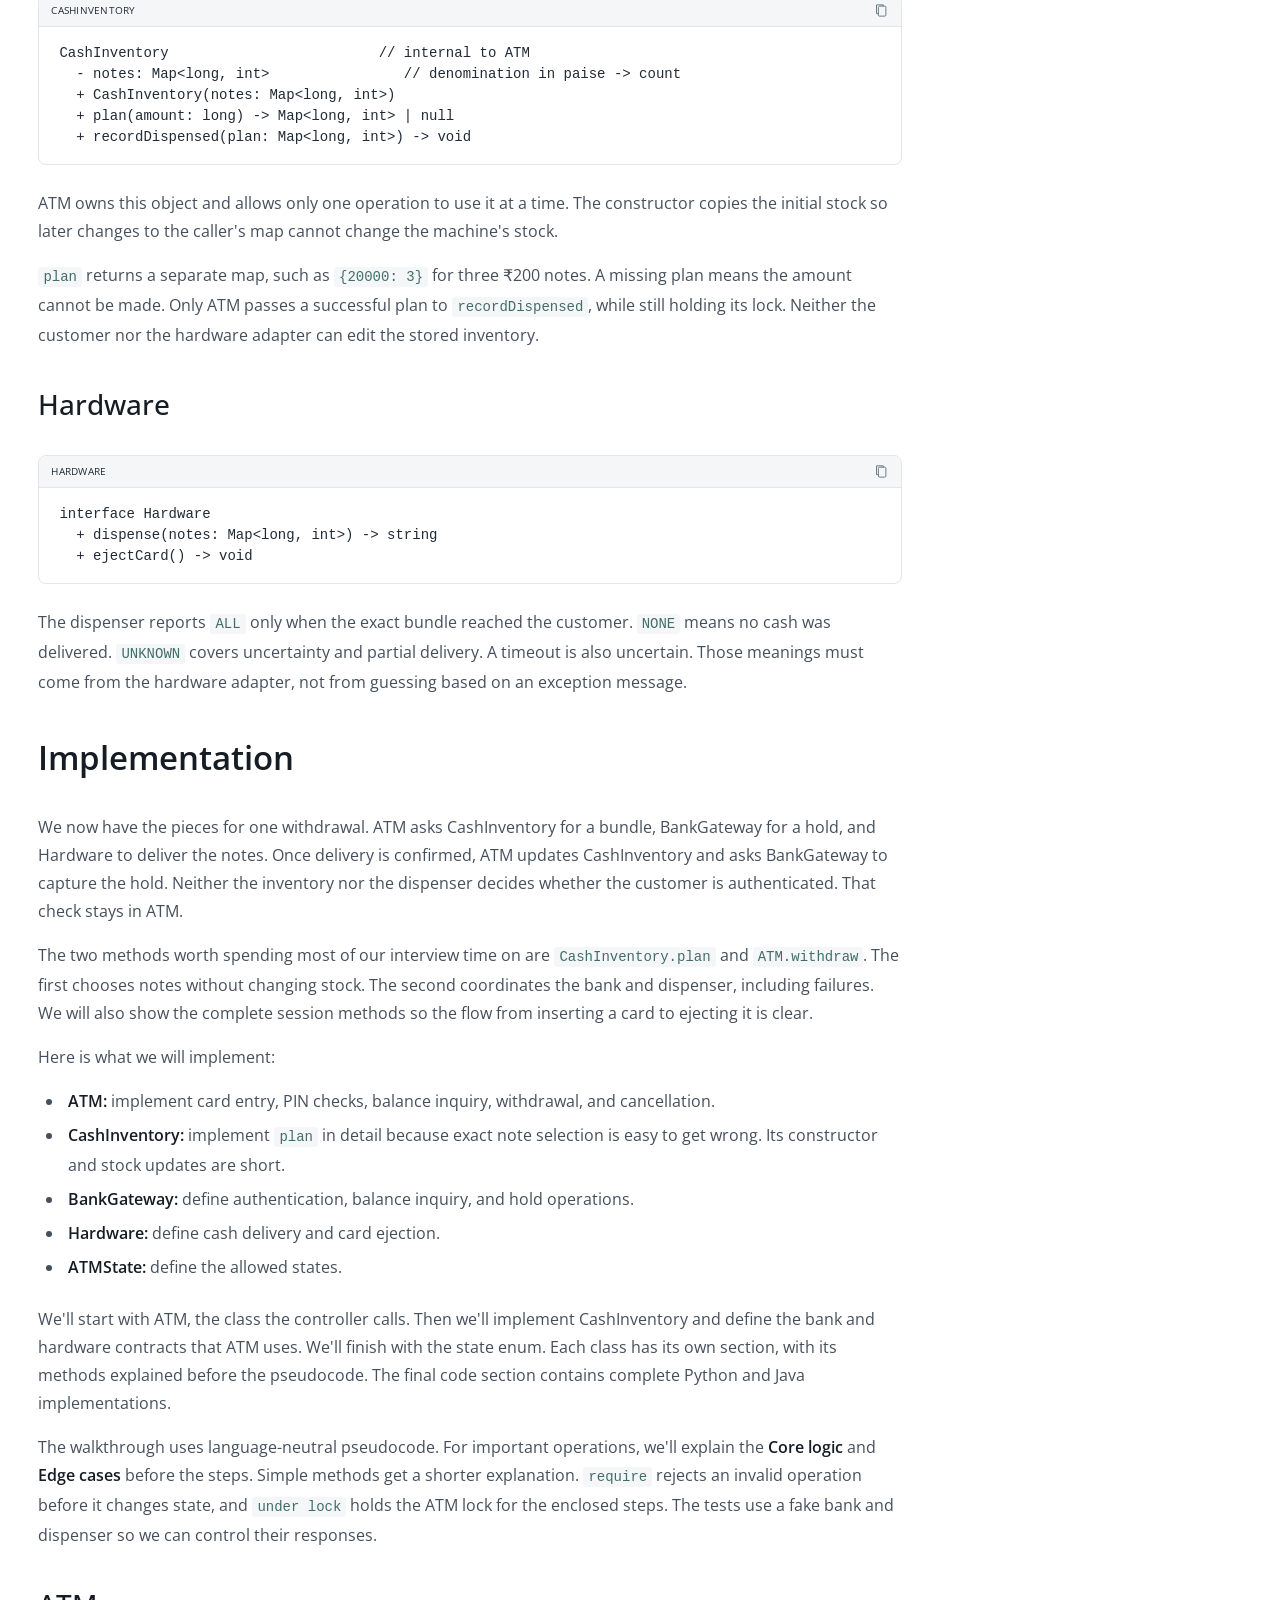
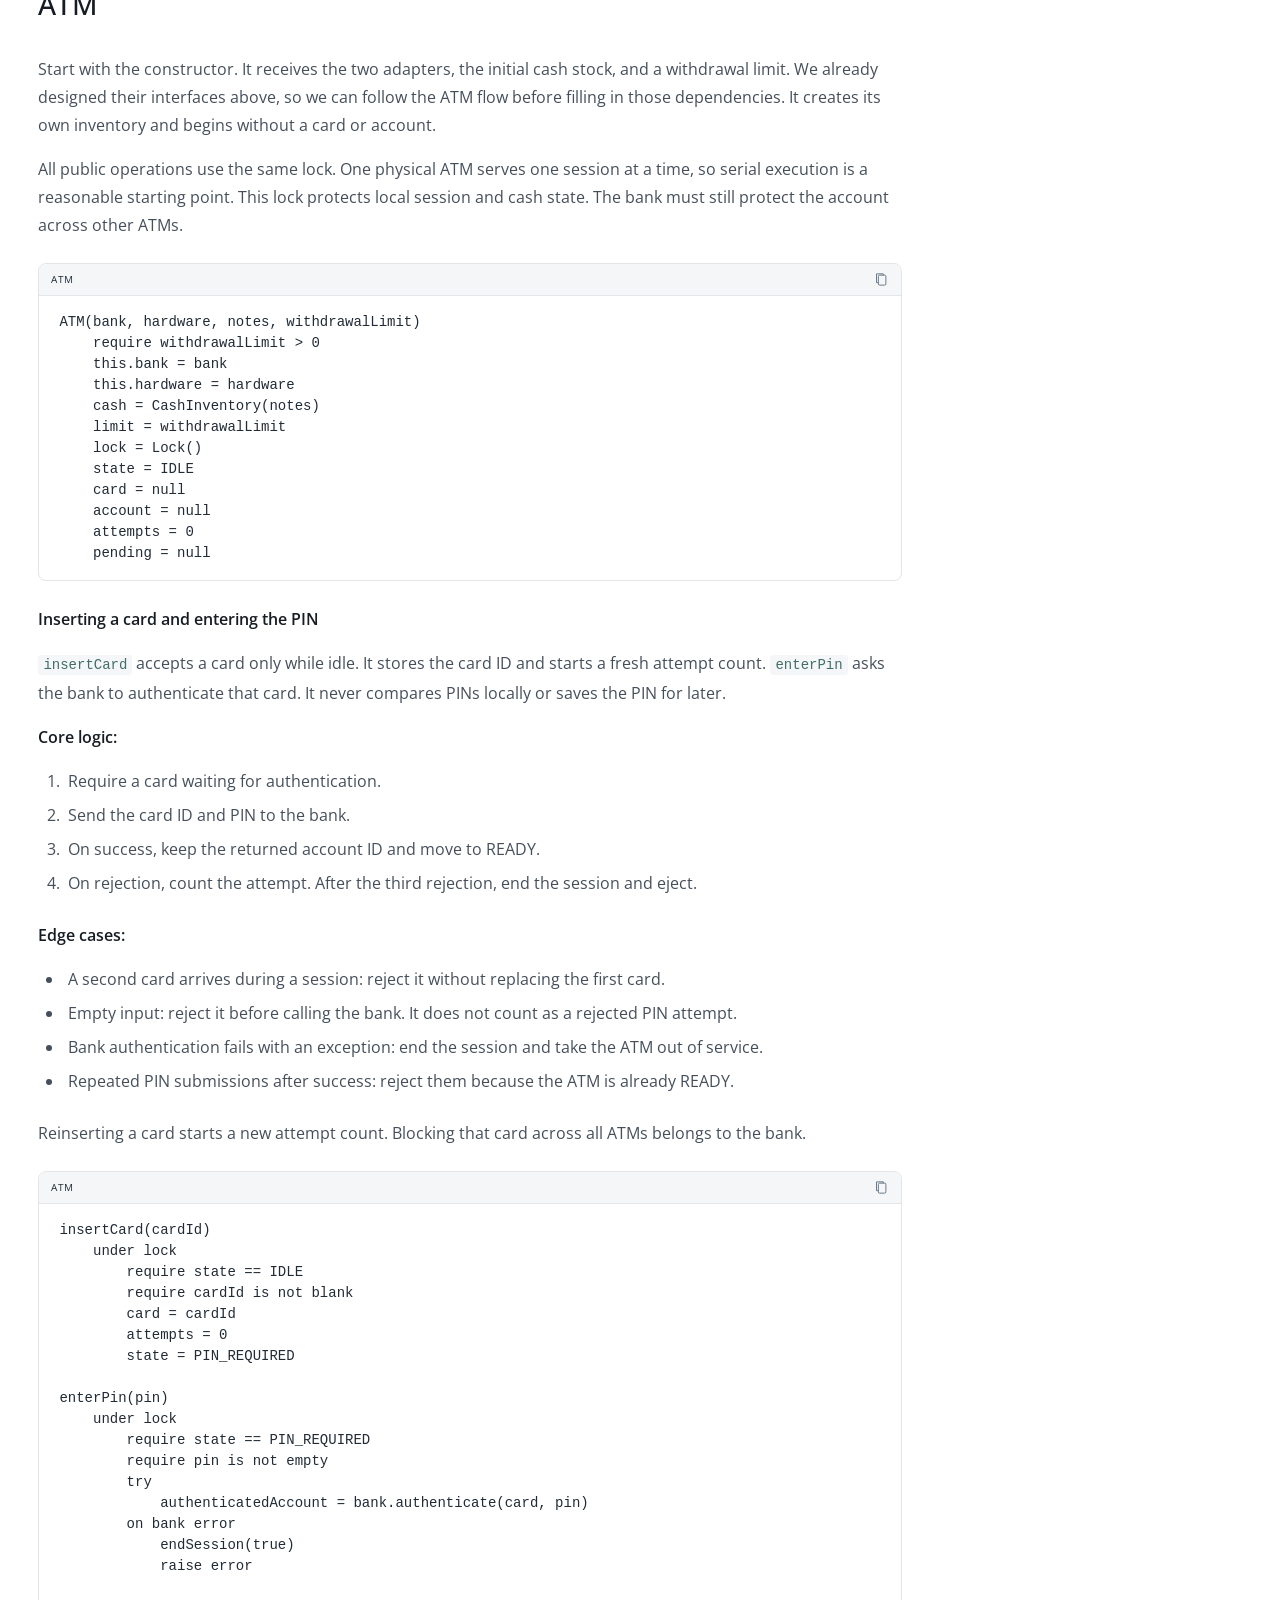
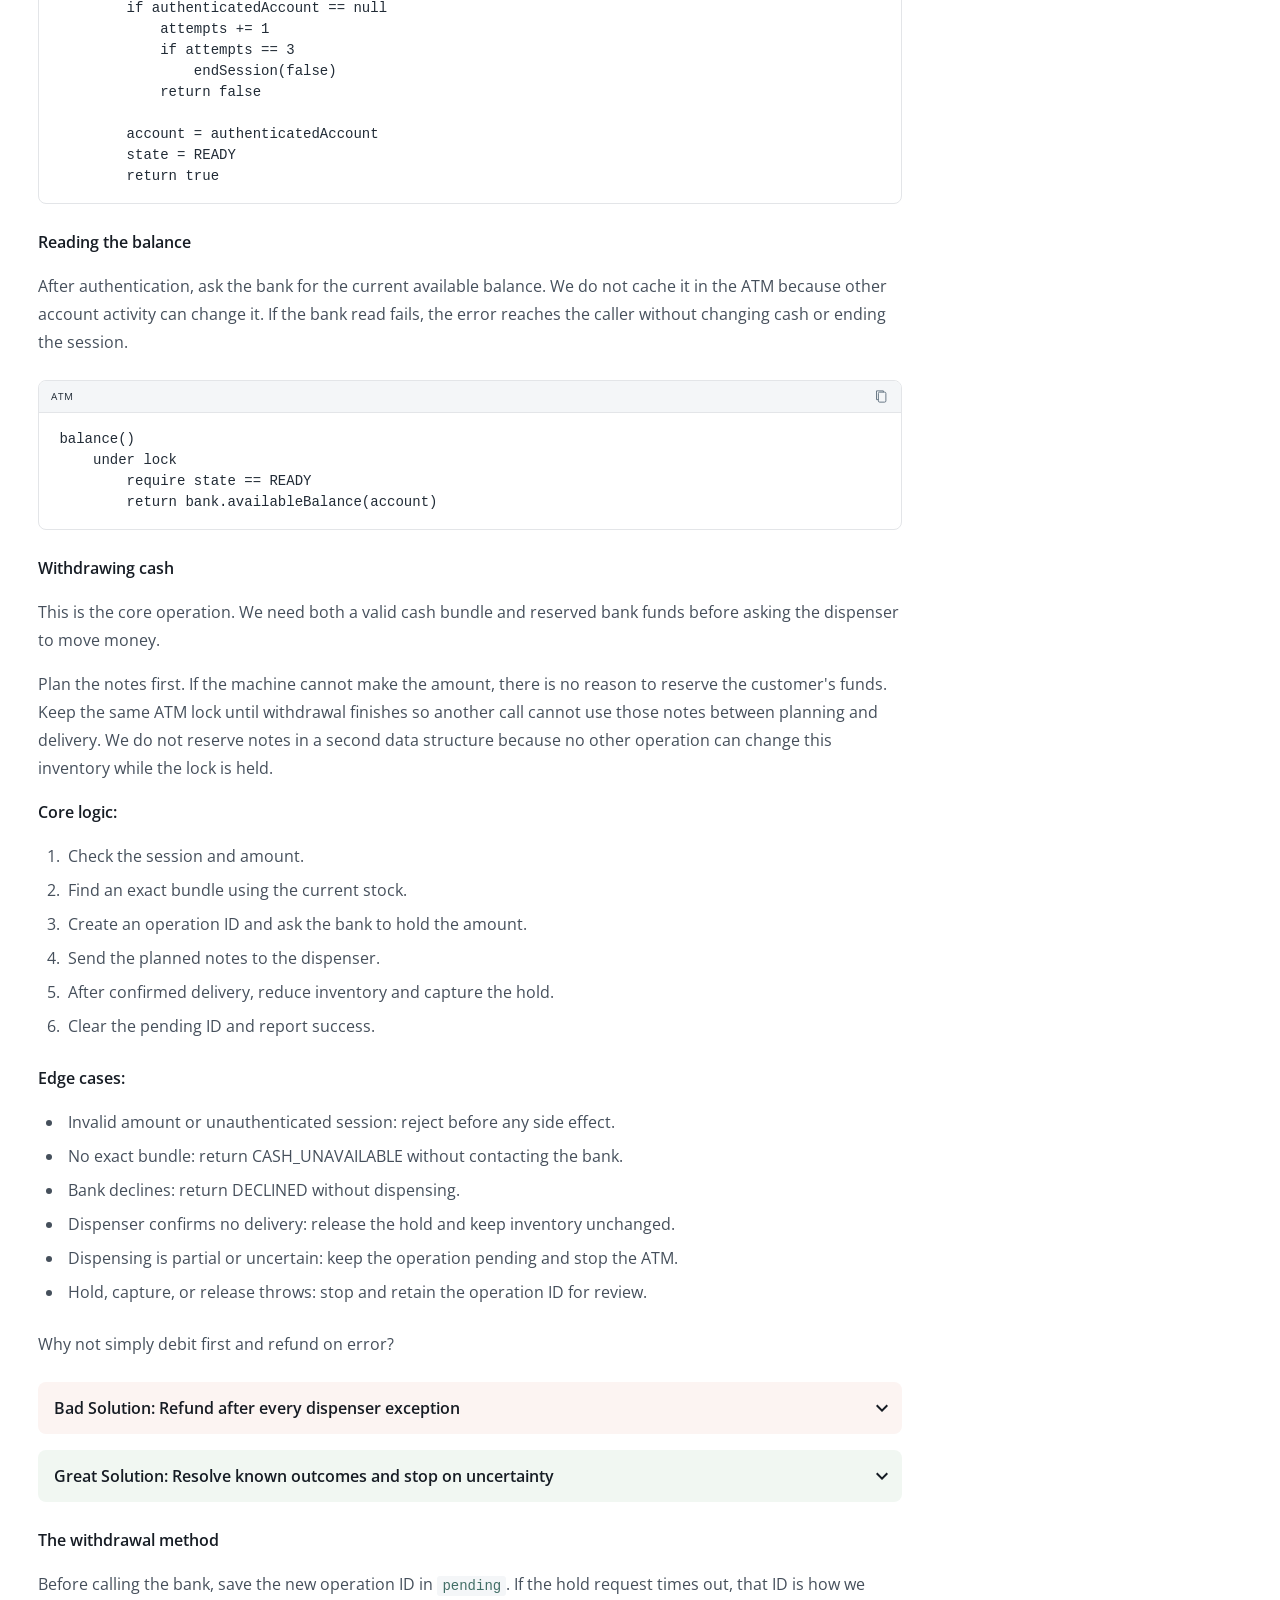
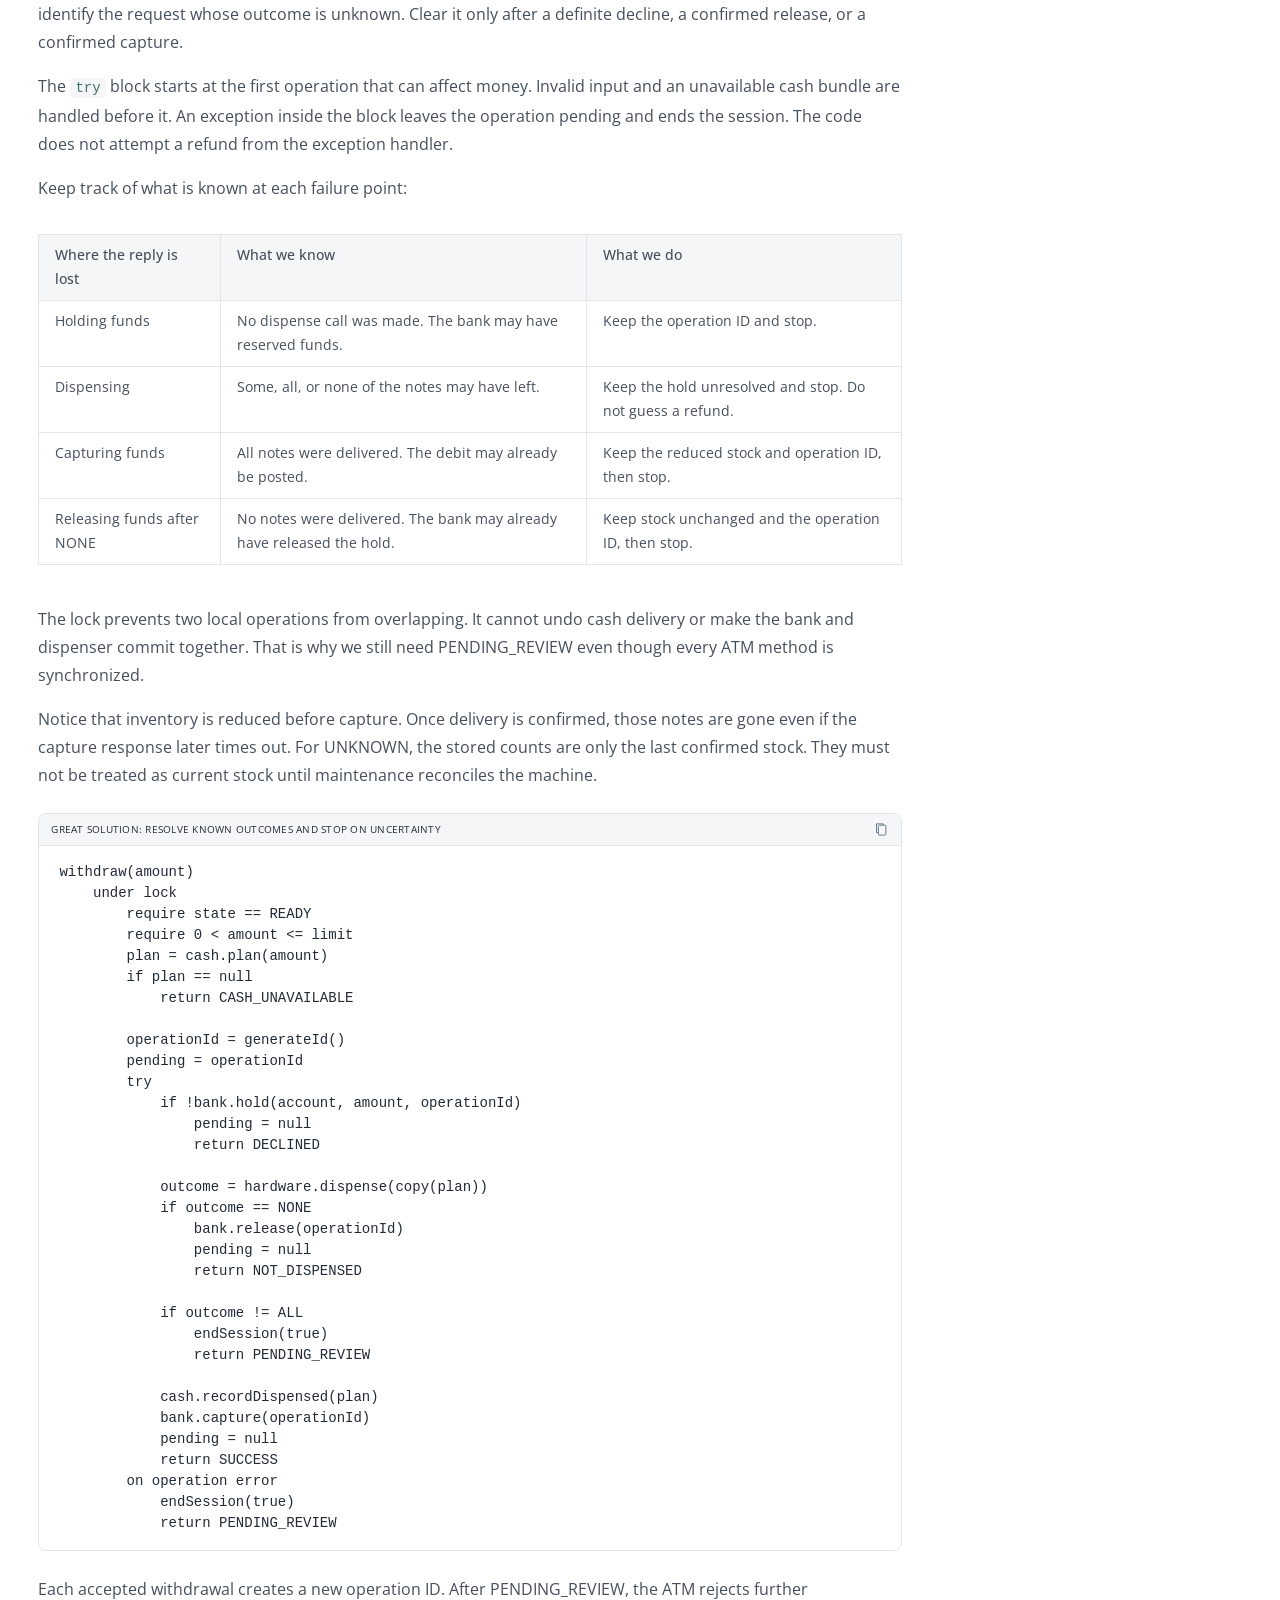
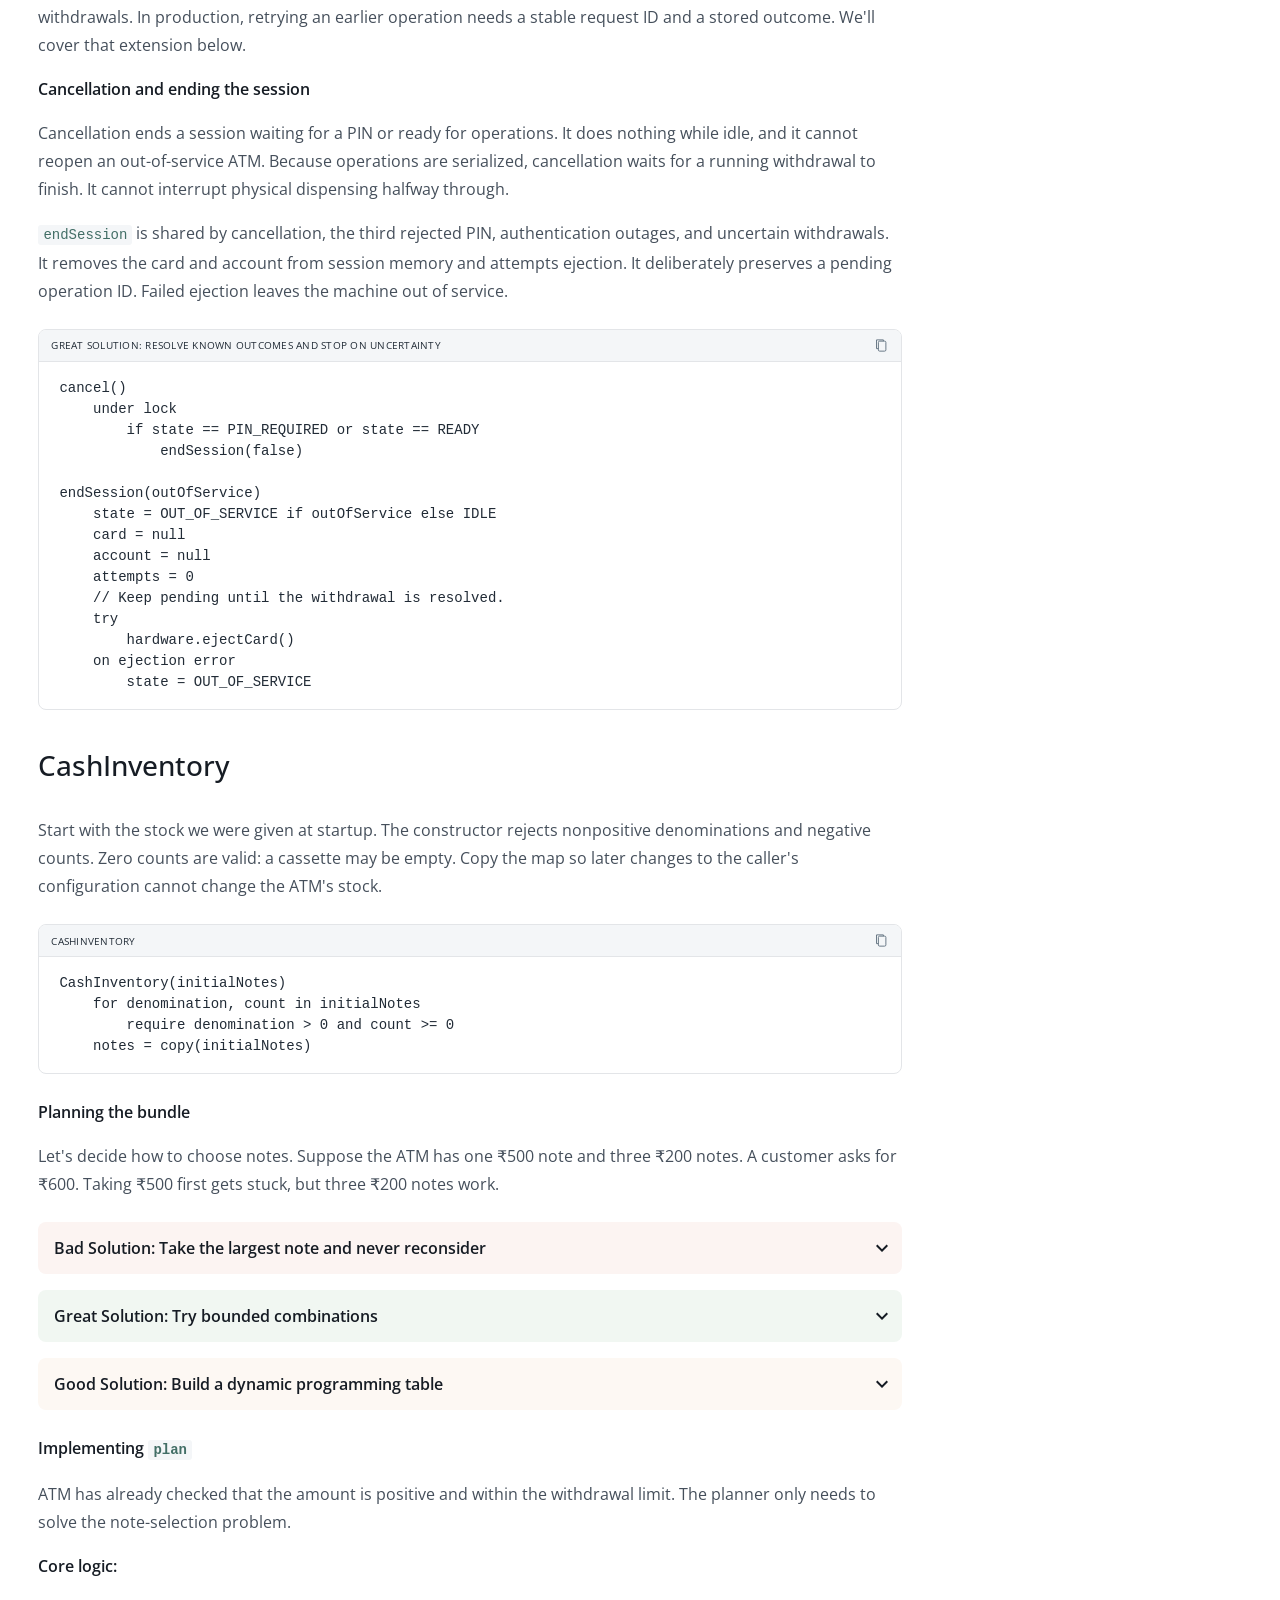
==== commit eeeefe9c: "Teach the ATM walkthrough with language-neutral pseudocode" ====
--- a/atm/index.html
+++ b/atm/index.html
@@ -223,7 +223,7 @@
   - account: string | null
   - attempts: int
   - pending: string | null             // unresolved withdrawal operation ID
-  - lock: Lock                         // Java uses this object's monitor
+  - lock: Lock
 
   + ATM(bank: BankGateway, hardware: Hardware,
         notes: Map&lt;long, int&gt;, withdrawalLimit: long)
@@ -360,49 +360,26 @@
 <li><strong>Hardware:</strong> define cash delivery and card ejection.</li>
 <li><strong>ATMState:</strong> define the allowed states.</li>
 </ul>
-<p>We'll start with ATM, the class the controller calls. Then we'll implement CashInventory and define the bank and hardware contracts that ATM uses. We'll finish with the state enum. Each class has its own section, with its methods explained before the code.</p>
-<p>For important operations, we'll explain the <strong>Core logic</strong> and <strong>Edge cases</strong> before the code. Simple methods get a shorter explanation. The tests use a fake bank and dispenser so we can control their responses.</p>
+<p>We'll start with ATM, the class the controller calls. Then we'll implement CashInventory and define the bank and hardware contracts that ATM uses. We'll finish with the state enum. Each class has its own section, with its methods explained before the pseudocode. The final code section contains complete Python and Java implementations.</p>
+<p>The walkthrough uses language-neutral pseudocode. For important operations, we'll explain the <strong>Core logic</strong> and <strong>Edge cases</strong> before the steps. Simple methods get a shorter explanation. <code>require</code> rejects an invalid operation before it changes state, and <code>under lock</code> holds the ATM lock for the enclosed steps. The tests use a fake bank and dispenser so we can control their responses.</p>
 <h3 id="atm_1">ATM<a aria-label="Link to ATM" class="heading-anchor" href="#atm_1">#</a></h3>
 <p>Start with the constructor. It receives the two adapters, the initial cash stock, and a withdrawal limit. We already designed their interfaces above, so we can follow the ATM flow before filling in those dependencies. It creates its own inventory and begins without a card or account.</p>
 <p>All public operations use the same lock. One physical ATM serves one session at a time, so serial execution is a reasonable starting point. This lock protects local session and cash state. The bank must still protect the account across other ATMs.</p>
-<div class="codebox language-pair" data-code="code-1"><div class="codebar"><div aria-label="ATM language" role="tablist"><button aria-controls="code-1-python" aria-selected="true" data-lang="python" id="code-1-python-tab" role="tab" tabindex="0">Python</button><button aria-controls="code-1-java" aria-selected="false" data-lang="java" id="code-1-java-tab" role="tab" tabindex="-1">Java</button></div><button aria-label="Copy visible code" class="copy"><svg aria-hidden="true" fill="none" height="15" stroke="currentColor" stroke-width="1.5" viewbox="0 0 24 24" width="15"><rect height="16" rx="2" width="12" x="7" y="5"></rect><path d="M15 5V3H4v14h3"></path></svg></button></div><pre aria-labelledby="code-1-python-tab" id="code-1-python" role="tabpanel" tabindex="0"><code><span class="k">def</span><span class="w"> </span><span class="fm">__init__</span><span class="p">(</span><span class="bp">self</span><span class="p">,</span> <span class="n">bank</span><span class="p">:</span> <span class="n">BankGateway</span><span class="p">,</span> <span class="n">hardware</span><span class="p">:</span> <span class="n">Hardware</span><span class="p">,</span>
-             <span class="n">notes</span><span class="p">:</span> <span class="nb">dict</span><span class="p">[</span><span class="nb">int</span><span class="p">,</span> <span class="nb">int</span><span class="p">],</span> <span class="n">withdrawal_limit</span><span class="p">:</span> <span class="nb">int</span> <span class="o">=</span> <span class="mi">2000000</span><span class="p">):</span>
-    <span class="k">if</span> <span class="nb">type</span><span class="p">(</span><span class="n">withdrawal_limit</span><span class="p">)</span> <span class="ow">is</span> <span class="ow">not</span> <span class="nb">int</span> <span class="ow">or</span> <span class="n">withdrawal_limit</span> <span class="o">&lt;=</span> <span class="mi">0</span><span class="p">:</span>
-        <span class="k">raise</span> <span class="ne">ValueError</span><span class="p">(</span><span class="s2">"Invalid withdrawal limit"</span><span class="p">)</span>
-    <span class="bp">self</span><span class="o">.</span><span class="n">_bank</span> <span class="o">=</span> <span class="n">bank</span>
-    <span class="bp">self</span><span class="o">.</span><span class="n">_hardware</span> <span class="o">=</span> <span class="n">hardware</span>
-    <span class="bp">self</span><span class="o">.</span><span class="n">_cash</span> <span class="o">=</span> <span class="n">CashInventory</span><span class="p">(</span><span class="n">notes</span><span class="p">)</span>
-    <span class="bp">self</span><span class="o">.</span><span class="n">_limit</span> <span class="o">=</span> <span class="n">withdrawal_limit</span>
-    <span class="bp">self</span><span class="o">.</span><span class="n">_lock</span> <span class="o">=</span> <span class="n">Lock</span><span class="p">()</span>
-    <span class="bp">self</span><span class="o">.</span><span class="n">_state</span> <span class="o">=</span> <span class="n">ATMState</span><span class="o">.</span><span class="n">IDLE</span>
-    <span class="bp">self</span><span class="o">.</span><span class="n">_card</span><span class="p">:</span> <span class="nb">str</span> <span class="o">|</span> <span class="kc">None</span> <span class="o">=</span> <span class="kc">None</span>
-    <span class="bp">self</span><span class="o">.</span><span class="n">_account</span><span class="p">:</span> <span class="nb">str</span> <span class="o">|</span> <span class="kc">None</span> <span class="o">=</span> <span class="kc">None</span>
-    <span class="bp">self</span><span class="o">.</span><span class="n">_attempts</span> <span class="o">=</span> <span class="mi">0</span>
-    <span class="bp">self</span><span class="o">.</span><span class="n">_pending</span><span class="p">:</span> <span class="nb">str</span> <span class="o">|</span> <span class="kc">None</span> <span class="o">=</span> <span class="kc">None</span>
-</code></pre><pre aria-labelledby="code-1-java-tab" hidden="" id="code-1-java" role="tabpanel" tabindex="0"><code><span class="kd">private</span><span class="w"> </span><span class="kd">final</span><span class="w"> </span><span class="n">BankGateway</span><span class="w"> </span><span class="n">bank</span><span class="p">;</span>
-<span class="kd">private</span><span class="w"> </span><span class="kd">final</span><span class="w"> </span><span class="n">Hardware</span><span class="w"> </span><span class="n">hardware</span><span class="p">;</span>
-<span class="kd">private</span><span class="w"> </span><span class="kd">final</span><span class="w"> </span><span class="n">CashInventory</span><span class="w"> </span><span class="n">cash</span><span class="p">;</span>
-<span class="kd">private</span><span class="w"> </span><span class="kd">final</span><span class="w"> </span><span class="kt">long</span><span class="w"> </span><span class="n">withdrawalLimit</span><span class="p">;</span>
-<span class="kd">private</span><span class="w"> </span><span class="n">ATMState</span><span class="w"> </span><span class="n">state</span><span class="w"> </span><span class="o">=</span><span class="w"> </span><span class="n">ATMState</span><span class="p">.</span><span class="na">IDLE</span><span class="p">;</span>
-<span class="kd">private</span><span class="w"> </span><span class="n">String</span><span class="w"> </span><span class="n">card</span><span class="p">;</span>
-<span class="kd">private</span><span class="w"> </span><span class="n">String</span><span class="w"> </span><span class="n">account</span><span class="p">;</span>
-<span class="kd">private</span><span class="w"> </span><span class="kt">int</span><span class="w"> </span><span class="n">attempts</span><span class="p">;</span>
-<span class="kd">private</span><span class="w"> </span><span class="n">String</span><span class="w"> </span><span class="n">pending</span><span class="p">;</span>
-
-<span class="kd">public</span><span class="w"> </span><span class="nf">ATM</span><span class="p">(</span><span class="n">BankGateway</span><span class="w"> </span><span class="n">bank</span><span class="p">,</span><span class="w"> </span><span class="n">Hardware</span><span class="w"> </span><span class="n">hardware</span><span class="p">,</span><span class="w"> </span><span class="n">Map</span><span class="o">&lt;</span><span class="n">Long</span><span class="p">,</span><span class="w"> </span><span class="n">Integer</span><span class="o">&gt;</span><span class="w"> </span><span class="n">notes</span><span class="p">,</span>
-<span class="w">           </span><span class="kt">long</span><span class="w"> </span><span class="n">withdrawalLimit</span><span class="p">)</span><span class="w"> </span><span class="p">{</span>
-<span class="w">    </span><span class="k">if</span><span class="w"> </span><span class="p">(</span><span class="n">withdrawalLimit</span><span class="w"> </span><span class="o">&lt;=</span><span class="w"> </span><span class="mi">0</span><span class="p">)</span><span class="w"> </span><span class="k">throw</span><span class="w"> </span><span class="k">new</span><span class="w"> </span><span class="n">IllegalArgumentException</span><span class="p">(</span><span class="s">"Invalid withdrawal limit"</span><span class="p">);</span>
-<span class="w">    </span><span class="k">this</span><span class="p">.</span><span class="na">bank</span><span class="w"> </span><span class="o">=</span><span class="w"> </span><span class="n">bank</span><span class="p">;</span>
-<span class="w">    </span><span class="k">this</span><span class="p">.</span><span class="na">hardware</span><span class="w"> </span><span class="o">=</span><span class="w"> </span><span class="n">hardware</span><span class="p">;</span>
-<span class="w">    </span><span class="k">this</span><span class="p">.</span><span class="na">cash</span><span class="w"> </span><span class="o">=</span><span class="w"> </span><span class="k">new</span><span class="w"> </span><span class="n">CashInventory</span><span class="p">(</span><span class="n">notes</span><span class="p">);</span>
-<span class="w">    </span><span class="k">this</span><span class="p">.</span><span class="na">withdrawalLimit</span><span class="w"> </span><span class="o">=</span><span class="w"> </span><span class="n">withdrawalLimit</span><span class="p">;</span>
-<span class="p">}</span>
-</code></pre></div>
-
-
-
+<div class="codebox"><div class="codebar"><span class="code-title">ATM</span><button aria-label="Copy code" class="copy"><svg aria-hidden="true" fill="none" height="15" stroke="currentColor" stroke-width="1.5" viewbox="0 0 24 24" width="15"><rect height="16" rx="2" width="12" x="7" y="5"></rect><path d="M15 5V3H4v14h3"></path></svg></button></div><pre><code>ATM(bank, hardware, notes, withdrawalLimit)
+    require withdrawalLimit &gt; 0
+    this.bank = bank
+    this.hardware = hardware
+    cash = CashInventory(notes)
+    limit = withdrawalLimit
+    lock = Lock()
+    state = IDLE
+    card = null
+    account = null
+    attempts = 0
+    pending = null
+</code></pre></div>
 <p><strong>Inserting a card and entering the PIN</strong></p>
-<p><code>insert_card</code> accepts a card only while idle. It stores the card ID and starts a fresh attempt count. <code>enter_pin</code> asks the bank to authenticate that card. It never compares PINs locally or saves the PIN for later.</p>
+<p><code>insertCard</code> accepts a card only while idle. It stores the card ID and starts a fresh attempt count. <code>enterPin</code> asks the bank to authenticate that card. It never compares PINs locally or saves the PIN for later.</p>
 <p><strong>Core logic:</strong></p>
 <ol>
 <li>Require a card waiting for authentication.</li>
@@ -418,81 +395,41 @@
 <li>Repeated PIN submissions after success: reject them because the ATM is already READY.</li>
 </ul>
 <p>Reinserting a card starts a new attempt count. Blocking that card across all ATMs belongs to the bank.</p>
-<div class="codebox language-pair" data-code="code-2"><div class="codebar"><div aria-label="ATM language" role="tablist"><button aria-controls="code-2-python" aria-selected="true" data-lang="python" id="code-2-python-tab" role="tab" tabindex="0">Python</button><button aria-controls="code-2-java" aria-selected="false" data-lang="java" id="code-2-java-tab" role="tab" tabindex="-1">Java</button></div><button aria-label="Copy visible code" class="copy"><svg aria-hidden="true" fill="none" height="15" stroke="currentColor" stroke-width="1.5" viewbox="0 0 24 24" width="15"><rect height="16" rx="2" width="12" x="7" y="5"></rect><path d="M15 5V3H4v14h3"></path></svg></button></div><pre aria-labelledby="code-2-python-tab" id="code-2-python" role="tabpanel" tabindex="0"><code><span class="k">def</span><span class="w"> </span><span class="nf">insert_card</span><span class="p">(</span><span class="bp">self</span><span class="p">,</span> <span class="n">card_id</span><span class="p">:</span> <span class="nb">str</span><span class="p">)</span> <span class="o">-&gt;</span> <span class="kc">None</span><span class="p">:</span>
-    <span class="k">with</span> <span class="bp">self</span><span class="o">.</span><span class="n">_lock</span><span class="p">:</span>
-        <span class="k">if</span> <span class="bp">self</span><span class="o">.</span><span class="n">_state</span> <span class="o">!=</span> <span class="n">ATMState</span><span class="o">.</span><span class="n">IDLE</span><span class="p">:</span>
-            <span class="k">raise</span> <span class="ne">ValueError</span><span class="p">(</span><span class="s2">"ATM is not available"</span><span class="p">)</span>
-        <span class="k">if</span> <span class="ow">not</span> <span class="nb">isinstance</span><span class="p">(</span><span class="n">card_id</span><span class="p">,</span> <span class="nb">str</span><span class="p">)</span> <span class="ow">or</span> <span class="ow">not</span> <span class="n">card_id</span><span class="o">.</span><span class="n">strip</span><span class="p">():</span>
-            <span class="k">raise</span> <span class="ne">ValueError</span><span class="p">(</span><span class="s2">"Card ID required"</span><span class="p">)</span>
-        <span class="bp">self</span><span class="o">.</span><span class="n">_card</span> <span class="o">=</span> <span class="n">card_id</span>
-        <span class="bp">self</span><span class="o">.</span><span class="n">_attempts</span> <span class="o">=</span> <span class="mi">0</span>
-        <span class="bp">self</span><span class="o">.</span><span class="n">_state</span> <span class="o">=</span> <span class="n">ATMState</span><span class="o">.</span><span class="n">PIN_REQUIRED</span>
-
-<span class="k">def</span><span class="w"> </span><span class="nf">enter_pin</span><span class="p">(</span><span class="bp">self</span><span class="p">,</span> <span class="n">pin</span><span class="p">:</span> <span class="nb">str</span><span class="p">)</span> <span class="o">-&gt;</span> <span class="nb">bool</span><span class="p">:</span>
-    <span class="k">with</span> <span class="bp">self</span><span class="o">.</span><span class="n">_lock</span><span class="p">:</span>
-        <span class="k">if</span> <span class="bp">self</span><span class="o">.</span><span class="n">_state</span> <span class="o">!=</span> <span class="n">ATMState</span><span class="o">.</span><span class="n">PIN_REQUIRED</span><span class="p">:</span>
-            <span class="k">raise</span> <span class="ne">ValueError</span><span class="p">(</span><span class="s2">"Insert a card first"</span><span class="p">)</span>
-        <span class="k">if</span> <span class="ow">not</span> <span class="nb">isinstance</span><span class="p">(</span><span class="n">pin</span><span class="p">,</span> <span class="nb">str</span><span class="p">)</span> <span class="ow">or</span> <span class="ow">not</span> <span class="n">pin</span><span class="p">:</span>
-            <span class="k">raise</span> <span class="ne">ValueError</span><span class="p">(</span><span class="s2">"PIN required"</span><span class="p">)</span>
-        <span class="k">try</span><span class="p">:</span>
-            <span class="n">account</span> <span class="o">=</span> <span class="bp">self</span><span class="o">.</span><span class="n">_bank</span><span class="o">.</span><span class="n">authenticate</span><span class="p">(</span><span class="bp">self</span><span class="o">.</span><span class="n">_card</span><span class="p">,</span> <span class="n">pin</span><span class="p">)</span>
-        <span class="k">except</span> <span class="ne">Exception</span><span class="p">:</span>
-            <span class="bp">self</span><span class="o">.</span><span class="n">_end_session</span><span class="p">(</span><span class="n">out_of_service</span><span class="o">=</span><span class="kc">True</span><span class="p">)</span>
-            <span class="k">raise</span> <span class="ne">RuntimeError</span><span class="p">(</span><span class="s2">"Bank unavailable"</span><span class="p">)</span> <span class="kn">from</span><span class="w"> </span><span class="kc">None</span>
-        <span class="k">if</span> <span class="n">account</span> <span class="ow">is</span> <span class="kc">None</span><span class="p">:</span>
-            <span class="bp">self</span><span class="o">.</span><span class="n">_attempts</span> <span class="o">+=</span> <span class="mi">1</span>
-            <span class="k">if</span> <span class="bp">self</span><span class="o">.</span><span class="n">_attempts</span> <span class="o">==</span> <span class="mi">3</span><span class="p">:</span>
-                <span class="bp">self</span><span class="o">.</span><span class="n">_end_session</span><span class="p">()</span>
-            <span class="k">return</span> <span class="kc">False</span>
-        <span class="bp">self</span><span class="o">.</span><span class="n">_account</span> <span class="o">=</span> <span class="n">account</span>
-        <span class="bp">self</span><span class="o">.</span><span class="n">_state</span> <span class="o">=</span> <span class="n">ATMState</span><span class="o">.</span><span class="n">READY</span>
-        <span class="k">return</span> <span class="kc">True</span>
-</code></pre><pre aria-labelledby="code-2-java-tab" hidden="" id="code-2-java" role="tabpanel" tabindex="0"><code><span class="kd">public</span><span class="w"> </span><span class="kd">synchronized</span><span class="w"> </span><span class="kt">void</span><span class="w"> </span><span class="nf">insertCard</span><span class="p">(</span><span class="n">String</span><span class="w"> </span><span class="n">cardId</span><span class="p">)</span><span class="w"> </span><span class="p">{</span>
-<span class="w">    </span><span class="k">if</span><span class="w"> </span><span class="p">(</span><span class="n">state</span><span class="w"> </span><span class="o">!=</span><span class="w"> </span><span class="n">ATMState</span><span class="p">.</span><span class="na">IDLE</span><span class="p">)</span><span class="w"> </span><span class="k">throw</span><span class="w"> </span><span class="k">new</span><span class="w"> </span><span class="n">IllegalStateException</span><span class="p">(</span><span class="s">"ATM is not available"</span><span class="p">);</span>
-<span class="w">    </span><span class="k">if</span><span class="w"> </span><span class="p">(</span><span class="n">cardId</span><span class="w"> </span><span class="o">==</span><span class="w"> </span><span class="kc">null</span><span class="w"> </span><span class="o">||</span><span class="w"> </span><span class="n">cardId</span><span class="p">.</span><span class="na">isBlank</span><span class="p">())</span><span class="w"> </span><span class="k">throw</span><span class="w"> </span><span class="k">new</span><span class="w"> </span><span class="n">IllegalArgumentException</span><span class="p">(</span><span class="s">"Card ID required"</span><span class="p">);</span>
-<span class="w">    </span><span class="n">card</span><span class="w"> </span><span class="o">=</span><span class="w"> </span><span class="n">cardId</span><span class="p">;</span>
-<span class="w">    </span><span class="n">attempts</span><span class="w"> </span><span class="o">=</span><span class="w"> </span><span class="mi">0</span><span class="p">;</span>
-<span class="w">    </span><span class="n">state</span><span class="w"> </span><span class="o">=</span><span class="w"> </span><span class="n">ATMState</span><span class="p">.</span><span class="na">PIN_REQUIRED</span><span class="p">;</span>
-<span class="p">}</span>
-
-<span class="kd">public</span><span class="w"> </span><span class="kd">synchronized</span><span class="w"> </span><span class="kt">boolean</span><span class="w"> </span><span class="nf">enterPin</span><span class="p">(</span><span class="n">String</span><span class="w"> </span><span class="n">pin</span><span class="p">)</span><span class="w"> </span><span class="p">{</span>
-<span class="w">    </span><span class="k">if</span><span class="w"> </span><span class="p">(</span><span class="n">state</span><span class="w"> </span><span class="o">!=</span><span class="w"> </span><span class="n">ATMState</span><span class="p">.</span><span class="na">PIN_REQUIRED</span><span class="p">)</span><span class="w"> </span><span class="k">throw</span><span class="w"> </span><span class="k">new</span><span class="w"> </span><span class="n">IllegalStateException</span><span class="p">(</span><span class="s">"Insert a card first"</span><span class="p">);</span>
-<span class="w">    </span><span class="k">if</span><span class="w"> </span><span class="p">(</span><span class="n">pin</span><span class="w"> </span><span class="o">==</span><span class="w"> </span><span class="kc">null</span><span class="w"> </span><span class="o">||</span><span class="w"> </span><span class="n">pin</span><span class="p">.</span><span class="na">isEmpty</span><span class="p">())</span><span class="w"> </span><span class="k">throw</span><span class="w"> </span><span class="k">new</span><span class="w"> </span><span class="n">IllegalArgumentException</span><span class="p">(</span><span class="s">"PIN required"</span><span class="p">);</span>
-<span class="w">    </span><span class="n">String</span><span class="w"> </span><span class="n">authenticated</span><span class="p">;</span>
-<span class="w">    </span><span class="k">try</span><span class="w"> </span><span class="p">{</span>
-<span class="w">        </span><span class="n">authenticated</span><span class="w"> </span><span class="o">=</span><span class="w"> </span><span class="n">bank</span><span class="p">.</span><span class="na">authenticate</span><span class="p">(</span><span class="n">card</span><span class="p">,</span><span class="w"> </span><span class="n">pin</span><span class="p">);</span>
-<span class="w">    </span><span class="p">}</span><span class="w"> </span><span class="k">catch</span><span class="w"> </span><span class="p">(</span><span class="n">RuntimeException</span><span class="w"> </span><span class="n">failure</span><span class="p">)</span><span class="w"> </span><span class="p">{</span>
-<span class="w">        </span><span class="n">endSession</span><span class="p">(</span><span class="kc">true</span><span class="p">);</span>
-<span class="w">        </span><span class="k">throw</span><span class="w"> </span><span class="k">new</span><span class="w"> </span><span class="n">IllegalStateException</span><span class="p">(</span><span class="s">"Bank unavailable"</span><span class="p">);</span>
-<span class="w">    </span><span class="p">}</span>
-<span class="w">    </span><span class="k">if</span><span class="w"> </span><span class="p">(</span><span class="n">authenticated</span><span class="w"> </span><span class="o">==</span><span class="w"> </span><span class="kc">null</span><span class="p">)</span><span class="w"> </span><span class="p">{</span>
-<span class="w">        </span><span class="n">attempts</span><span class="o">++</span><span class="p">;</span>
-<span class="w">        </span><span class="k">if</span><span class="w"> </span><span class="p">(</span><span class="n">attempts</span><span class="w"> </span><span class="o">==</span><span class="w"> </span><span class="mi">3</span><span class="p">)</span><span class="w"> </span><span class="n">endSession</span><span class="p">(</span><span class="kc">false</span><span class="p">);</span>
-<span class="w">        </span><span class="k">return</span><span class="w"> </span><span class="kc">false</span><span class="p">;</span>
-<span class="w">    </span><span class="p">}</span>
-<span class="w">    </span><span class="n">account</span><span class="w"> </span><span class="o">=</span><span class="w"> </span><span class="n">authenticated</span><span class="p">;</span>
-<span class="w">    </span><span class="n">state</span><span class="w"> </span><span class="o">=</span><span class="w"> </span><span class="n">ATMState</span><span class="p">.</span><span class="na">READY</span><span class="p">;</span>
-<span class="w">    </span><span class="k">return</span><span class="w"> </span><span class="kc">true</span><span class="p">;</span>
-<span class="p">}</span>
-</code></pre></div>
-
-
-
+<div class="codebox"><div class="codebar"><span class="code-title">ATM</span><button aria-label="Copy code" class="copy"><svg aria-hidden="true" fill="none" height="15" stroke="currentColor" stroke-width="1.5" viewbox="0 0 24 24" width="15"><rect height="16" rx="2" width="12" x="7" y="5"></rect><path d="M15 5V3H4v14h3"></path></svg></button></div><pre><code>insertCard(cardId)
+    under lock
+        require state == IDLE
+        require cardId is not blank
+        card = cardId
+        attempts = 0
+        state = PIN_REQUIRED
+
+enterPin(pin)
+    under lock
+        require state == PIN_REQUIRED
+        require pin is not empty
+        try
+            authenticatedAccount = bank.authenticate(card, pin)
+        on bank error
+            endSession(true)
+            raise error
+
+        if authenticatedAccount == null
+            attempts += 1
+            if attempts == 3
+                endSession(false)
+            return false
+
+        account = authenticatedAccount
+        state = READY
+        return true
+</code></pre></div>
 <p><strong>Reading the balance</strong></p>
 <p>After authentication, ask the bank for the current available balance. We do not cache it in the ATM because other account activity can change it. If the bank read fails, the error reaches the caller without changing cash or ending the session.</p>
-<div class="codebox language-pair" data-code="code-3"><div class="codebar"><div aria-label="ATM language" role="tablist"><button aria-controls="code-3-python" aria-selected="true" data-lang="python" id="code-3-python-tab" role="tab" tabindex="0">Python</button><button aria-controls="code-3-java" aria-selected="false" data-lang="java" id="code-3-java-tab" role="tab" tabindex="-1">Java</button></div><button aria-label="Copy visible code" class="copy"><svg aria-hidden="true" fill="none" height="15" stroke="currentColor" stroke-width="1.5" viewbox="0 0 24 24" width="15"><rect height="16" rx="2" width="12" x="7" y="5"></rect><path d="M15 5V3H4v14h3"></path></svg></button></div><pre aria-labelledby="code-3-python-tab" id="code-3-python" role="tabpanel" tabindex="0"><code><span class="k">def</span><span class="w"> </span><span class="nf">balance</span><span class="p">(</span><span class="bp">self</span><span class="p">)</span> <span class="o">-&gt;</span> <span class="nb">int</span><span class="p">:</span>
-    <span class="k">with</span> <span class="bp">self</span><span class="o">.</span><span class="n">_lock</span><span class="p">:</span>
-        <span class="k">if</span> <span class="bp">self</span><span class="o">.</span><span class="n">_state</span> <span class="o">!=</span> <span class="n">ATMState</span><span class="o">.</span><span class="n">READY</span><span class="p">:</span>
-            <span class="k">raise</span> <span class="ne">ValueError</span><span class="p">(</span><span class="s2">"Authenticate first"</span><span class="p">)</span>
-        <span class="k">return</span> <span class="bp">self</span><span class="o">.</span><span class="n">_bank</span><span class="o">.</span><span class="n">available_balance</span><span class="p">(</span><span class="bp">self</span><span class="o">.</span><span class="n">_account</span><span class="p">)</span>
-</code></pre><pre aria-labelledby="code-3-java-tab" hidden="" id="code-3-java" role="tabpanel" tabindex="0"><code><span class="kd">public</span><span class="w"> </span><span class="kd">synchronized</span><span class="w"> </span><span class="kt">long</span><span class="w"> </span><span class="nf">balance</span><span class="p">()</span><span class="w"> </span><span class="p">{</span>
-<span class="w">    </span><span class="k">if</span><span class="w"> </span><span class="p">(</span><span class="n">state</span><span class="w"> </span><span class="o">!=</span><span class="w"> </span><span class="n">ATMState</span><span class="p">.</span><span class="na">READY</span><span class="p">)</span><span class="w"> </span><span class="k">throw</span><span class="w"> </span><span class="k">new</span><span class="w"> </span><span class="n">IllegalStateException</span><span class="p">(</span><span class="s">"Authenticate first"</span><span class="p">);</span>
-<span class="w">    </span><span class="k">return</span><span class="w"> </span><span class="n">bank</span><span class="p">.</span><span class="na">availableBalance</span><span class="p">(</span><span class="n">account</span><span class="p">);</span>
-<span class="p">}</span>
-</code></pre></div>
-
-
-
+<div class="codebox"><div class="codebar"><span class="code-title">ATM</span><button aria-label="Copy code" class="copy"><svg aria-hidden="true" fill="none" height="15" stroke="currentColor" stroke-width="1.5" viewbox="0 0 24 24" width="15"><rect height="16" rx="2" width="12" x="7" y="5"></rect><path d="M15 5V3H4v14h3"></path></svg></button></div><pre><code>balance()
+    under lock
+        require state == READY
+        return bank.availableBalance(account)
+</code></pre></div>
 <p><strong>Withdrawing cash</strong></p>
 <p>This is the core operation. We need both a valid cash bundle and reserved bank funds before asking the dispenser to move money.</p>
 <p>Plan the notes first. If the machine cannot make the amount, there is no reason to reserve the customer's funds. Keep the same ATM lock until withdrawal finishes so another call cannot use those notes between planning and delivery. We do not reserve notes in a second data structure because no other operation can change this inventory while the lock is held.</p>
@@ -556,132 +493,66 @@
 </table>
 <p>The lock prevents two local operations from overlapping. It cannot undo cash delivery or make the bank and dispenser commit together. That is why we still need PENDING_REVIEW even though every ATM method is synchronized.</p>
 <p>Notice that inventory is reduced before capture. Once delivery is confirmed, those notes are gone even if the capture response later times out. For UNKNOWN, the stored counts are only the last confirmed stock. They must not be treated as current stock until maintenance reconciles the machine.</p>
-<div class="codebox language-pair" data-code="code-4"><div class="codebar"><div aria-label="ATM language" role="tablist"><button aria-controls="code-4-python" aria-selected="true" data-lang="python" id="code-4-python-tab" role="tab" tabindex="0">Python</button><button aria-controls="code-4-java" aria-selected="false" data-lang="java" id="code-4-java-tab" role="tab" tabindex="-1">Java</button></div><button aria-label="Copy visible code" class="copy"><svg aria-hidden="true" fill="none" height="15" stroke="currentColor" stroke-width="1.5" viewbox="0 0 24 24" width="15"><rect height="16" rx="2" width="12" x="7" y="5"></rect><path d="M15 5V3H4v14h3"></path></svg></button></div><pre aria-labelledby="code-4-python-tab" id="code-4-python" role="tabpanel" tabindex="0"><code><span class="k">def</span><span class="w"> </span><span class="nf">withdraw</span><span class="p">(</span><span class="bp">self</span><span class="p">,</span> <span class="n">amount</span><span class="p">:</span> <span class="nb">int</span><span class="p">)</span> <span class="o">-&gt;</span> <span class="nb">str</span><span class="p">:</span>
-    <span class="k">with</span> <span class="bp">self</span><span class="o">.</span><span class="n">_lock</span><span class="p">:</span>
-        <span class="k">if</span> <span class="bp">self</span><span class="o">.</span><span class="n">_state</span> <span class="o">!=</span> <span class="n">ATMState</span><span class="o">.</span><span class="n">READY</span><span class="p">:</span>
-            <span class="k">raise</span> <span class="ne">ValueError</span><span class="p">(</span><span class="s2">"Authenticate first"</span><span class="p">)</span>
-        <span class="k">if</span> <span class="nb">type</span><span class="p">(</span><span class="n">amount</span><span class="p">)</span> <span class="ow">is</span> <span class="ow">not</span> <span class="nb">int</span> <span class="ow">or</span> <span class="ow">not</span> <span class="mi">0</span> <span class="o">&lt;</span> <span class="n">amount</span> <span class="o">&lt;=</span> <span class="bp">self</span><span class="o">.</span><span class="n">_limit</span><span class="p">:</span>
-            <span class="k">raise</span> <span class="ne">ValueError</span><span class="p">(</span><span class="s2">"Amount must be positive and within the limit"</span><span class="p">)</span>
-        <span class="n">plan</span> <span class="o">=</span> <span class="bp">self</span><span class="o">.</span><span class="n">_cash</span><span class="o">.</span><span class="n">plan</span><span class="p">(</span><span class="n">amount</span><span class="p">)</span>
-        <span class="k">if</span> <span class="n">plan</span> <span class="ow">is</span> <span class="kc">None</span><span class="p">:</span>
-            <span class="k">return</span> <span class="s2">"CASH_UNAVAILABLE"</span>
-        <span class="n">operation_id</span> <span class="o">=</span> <span class="nb">str</span><span class="p">(</span><span class="n">uuid4</span><span class="p">())</span>
-        <span class="bp">self</span><span class="o">.</span><span class="n">_pending</span> <span class="o">=</span> <span class="n">operation_id</span>
-        <span class="k">try</span><span class="p">:</span>
-            <span class="k">if</span> <span class="ow">not</span> <span class="bp">self</span><span class="o">.</span><span class="n">_bank</span><span class="o">.</span><span class="n">hold</span><span class="p">(</span><span class="bp">self</span><span class="o">.</span><span class="n">_account</span><span class="p">,</span> <span class="n">amount</span><span class="p">,</span> <span class="n">operation_id</span><span class="p">):</span>
-                <span class="bp">self</span><span class="o">.</span><span class="n">_pending</span> <span class="o">=</span> <span class="kc">None</span>
-                <span class="k">return</span> <span class="s2">"DECLINED"</span>
-            <span class="n">outcome</span> <span class="o">=</span> <span class="bp">self</span><span class="o">.</span><span class="n">_hardware</span><span class="o">.</span><span class="n">dispense</span><span class="p">(</span><span class="nb">dict</span><span class="p">(</span><span class="n">plan</span><span class="p">))</span>
-            <span class="k">if</span> <span class="n">outcome</span> <span class="o">==</span> <span class="s2">"NONE"</span><span class="p">:</span>
-                <span class="bp">self</span><span class="o">.</span><span class="n">_bank</span><span class="o">.</span><span class="n">release</span><span class="p">(</span><span class="n">operation_id</span><span class="p">)</span>
-                <span class="bp">self</span><span class="o">.</span><span class="n">_pending</span> <span class="o">=</span> <span class="kc">None</span>
-                <span class="k">return</span> <span class="s2">"NOT_DISPENSED"</span>
-            <span class="k">if</span> <span class="n">outcome</span> <span class="o">!=</span> <span class="s2">"ALL"</span><span class="p">:</span>
-                <span class="bp">self</span><span class="o">.</span><span class="n">_end_session</span><span class="p">(</span><span class="n">out_of_service</span><span class="o">=</span><span class="kc">True</span><span class="p">)</span>
-                <span class="k">return</span> <span class="s2">"PENDING_REVIEW"</span>
-            <span class="bp">self</span><span class="o">.</span><span class="n">_cash</span><span class="o">.</span><span class="n">record_dispensed</span><span class="p">(</span><span class="n">plan</span><span class="p">)</span>
-            <span class="bp">self</span><span class="o">.</span><span class="n">_bank</span><span class="o">.</span><span class="n">capture</span><span class="p">(</span><span class="n">operation_id</span><span class="p">)</span>
-            <span class="bp">self</span><span class="o">.</span><span class="n">_pending</span> <span class="o">=</span> <span class="kc">None</span>
-            <span class="k">return</span> <span class="s2">"SUCCESS"</span>
-        <span class="k">except</span> <span class="ne">Exception</span><span class="p">:</span>
-            <span class="c1"># A timeout does not prove that the last operation failed.</span>
-            <span class="bp">self</span><span class="o">.</span><span class="n">_end_session</span><span class="p">(</span><span class="n">out_of_service</span><span class="o">=</span><span class="kc">True</span><span class="p">)</span>
-            <span class="k">return</span> <span class="s2">"PENDING_REVIEW"</span>
-</code></pre><pre aria-labelledby="code-4-java-tab" hidden="" id="code-4-java" role="tabpanel" tabindex="0"><code><span class="kd">public</span><span class="w"> </span><span class="kd">synchronized</span><span class="w"> </span><span class="n">String</span><span class="w"> </span><span class="nf">withdraw</span><span class="p">(</span><span class="kt">long</span><span class="w"> </span><span class="n">amount</span><span class="p">)</span><span class="w"> </span><span class="p">{</span>
-<span class="w">    </span><span class="k">if</span><span class="w"> </span><span class="p">(</span><span class="n">state</span><span class="w"> </span><span class="o">!=</span><span class="w"> </span><span class="n">ATMState</span><span class="p">.</span><span class="na">READY</span><span class="p">)</span><span class="w"> </span><span class="k">throw</span><span class="w"> </span><span class="k">new</span><span class="w"> </span><span class="n">IllegalStateException</span><span class="p">(</span><span class="s">"Authenticate first"</span><span class="p">);</span>
-<span class="w">    </span><span class="k">if</span><span class="w"> </span><span class="p">(</span><span class="n">amount</span><span class="w"> </span><span class="o">&lt;=</span><span class="w"> </span><span class="mi">0</span><span class="w"> </span><span class="o">||</span><span class="w"> </span><span class="n">amount</span><span class="w"> </span><span class="o">&gt;</span><span class="w"> </span><span class="n">withdrawalLimit</span><span class="p">)</span>
-<span class="w">        </span><span class="k">throw</span><span class="w"> </span><span class="k">new</span><span class="w"> </span><span class="n">IllegalArgumentException</span><span class="p">(</span><span class="s">"Amount must be positive and within the limit"</span><span class="p">);</span>
-<span class="w">    </span><span class="kd">var</span><span class="w"> </span><span class="n">plan</span><span class="w"> </span><span class="o">=</span><span class="w"> </span><span class="n">cash</span><span class="p">.</span><span class="na">plan</span><span class="p">(</span><span class="n">amount</span><span class="p">);</span>
-<span class="w">    </span><span class="k">if</span><span class="w"> </span><span class="p">(</span><span class="n">plan</span><span class="w"> </span><span class="o">==</span><span class="w"> </span><span class="kc">null</span><span class="p">)</span><span class="w"> </span><span class="k">return</span><span class="w"> </span><span class="s">"CASH_UNAVAILABLE"</span><span class="p">;</span>
-<span class="w">    </span><span class="n">String</span><span class="w"> </span><span class="n">operationId</span><span class="w"> </span><span class="o">=</span><span class="w"> </span><span class="n">UUID</span><span class="p">.</span><span class="na">randomUUID</span><span class="p">().</span><span class="na">toString</span><span class="p">();</span>
-<span class="w">    </span><span class="n">pending</span><span class="w"> </span><span class="o">=</span><span class="w"> </span><span class="n">operationId</span><span class="p">;</span>
-<span class="w">    </span><span class="k">try</span><span class="w"> </span><span class="p">{</span>
-<span class="w">        </span><span class="k">if</span><span class="w"> </span><span class="p">(</span><span class="o">!</span><span class="n">bank</span><span class="p">.</span><span class="na">hold</span><span class="p">(</span><span class="n">account</span><span class="p">,</span><span class="w"> </span><span class="n">amount</span><span class="p">,</span><span class="w"> </span><span class="n">operationId</span><span class="p">))</span><span class="w"> </span><span class="p">{</span>
-<span class="w">            </span><span class="n">pending</span><span class="w"> </span><span class="o">=</span><span class="w"> </span><span class="kc">null</span><span class="p">;</span>
-<span class="w">            </span><span class="k">return</span><span class="w"> </span><span class="s">"DECLINED"</span><span class="p">;</span>
-<span class="w">        </span><span class="p">}</span>
-<span class="w">        </span><span class="n">String</span><span class="w"> </span><span class="n">outcome</span><span class="w"> </span><span class="o">=</span><span class="w"> </span><span class="n">hardware</span><span class="p">.</span><span class="na">dispense</span><span class="p">(</span><span class="n">Map</span><span class="p">.</span><span class="na">copyOf</span><span class="p">(</span><span class="n">plan</span><span class="p">));</span>
-<span class="w">        </span><span class="k">if</span><span class="w"> </span><span class="p">(</span><span class="s">"NONE"</span><span class="p">.</span><span class="na">equals</span><span class="p">(</span><span class="n">outcome</span><span class="p">))</span><span class="w"> </span><span class="p">{</span>
-<span class="w">            </span><span class="n">bank</span><span class="p">.</span><span class="na">release</span><span class="p">(</span><span class="n">operationId</span><span class="p">);</span>
-<span class="w">            </span><span class="n">pending</span><span class="w"> </span><span class="o">=</span><span class="w"> </span><span class="kc">null</span><span class="p">;</span>
-<span class="w">            </span><span class="k">return</span><span class="w"> </span><span class="s">"NOT_DISPENSED"</span><span class="p">;</span>
-<span class="w">        </span><span class="p">}</span>
-<span class="w">        </span><span class="k">if</span><span class="w"> </span><span class="p">(</span><span class="o">!</span><span class="s">"ALL"</span><span class="p">.</span><span class="na">equals</span><span class="p">(</span><span class="n">outcome</span><span class="p">))</span><span class="w"> </span><span class="p">{</span>
-<span class="w">            </span><span class="n">endSession</span><span class="p">(</span><span class="kc">true</span><span class="p">);</span>
-<span class="w">            </span><span class="k">return</span><span class="w"> </span><span class="s">"PENDING_REVIEW"</span><span class="p">;</span>
-<span class="w">        </span><span class="p">}</span>
-<span class="w">        </span><span class="n">cash</span><span class="p">.</span><span class="na">recordDispensed</span><span class="p">(</span><span class="n">plan</span><span class="p">);</span>
-<span class="w">        </span><span class="n">bank</span><span class="p">.</span><span class="na">capture</span><span class="p">(</span><span class="n">operationId</span><span class="p">);</span>
-<span class="w">        </span><span class="n">pending</span><span class="w"> </span><span class="o">=</span><span class="w"> </span><span class="kc">null</span><span class="p">;</span>
-<span class="w">        </span><span class="k">return</span><span class="w"> </span><span class="s">"SUCCESS"</span><span class="p">;</span>
-<span class="w">    </span><span class="p">}</span><span class="w"> </span><span class="k">catch</span><span class="w"> </span><span class="p">(</span><span class="n">RuntimeException</span><span class="w"> </span><span class="n">failure</span><span class="p">)</span><span class="w"> </span><span class="p">{</span>
-<span class="w">        </span><span class="n">endSession</span><span class="p">(</span><span class="kc">true</span><span class="p">);</span>
-<span class="w">        </span><span class="k">return</span><span class="w"> </span><span class="s">"PENDING_REVIEW"</span><span class="p">;</span>
-<span class="w">    </span><span class="p">}</span>
-<span class="p">}</span>
-</code></pre></div>
-
-
-
+<div class="codebox"><div class="codebar"><span class="code-title">Great Solution: Resolve known outcomes and stop on uncertainty</span><button aria-label="Copy code" class="copy"><svg aria-hidden="true" fill="none" height="15" stroke="currentColor" stroke-width="1.5" viewbox="0 0 24 24" width="15"><rect height="16" rx="2" width="12" x="7" y="5"></rect><path d="M15 5V3H4v14h3"></path></svg></button></div><pre><code>withdraw(amount)
+    under lock
+        require state == READY
+        require 0 &lt; amount &lt;= limit
+        plan = cash.plan(amount)
+        if plan == null
+            return CASH_UNAVAILABLE
+
+        operationId = generateId()
+        pending = operationId
+        try
+            if !bank.hold(account, amount, operationId)
+                pending = null
+                return DECLINED
+
+            outcome = hardware.dispense(copy(plan))
+            if outcome == NONE
+                bank.release(operationId)
+                pending = null
+                return NOT_DISPENSED
+
+            if outcome != ALL
+                endSession(true)
+                return PENDING_REVIEW
+
+            cash.recordDispensed(plan)
+            bank.capture(operationId)
+            pending = null
+            return SUCCESS
+        on operation error
+            endSession(true)
+            return PENDING_REVIEW
+</code></pre></div>
 <p>Each accepted withdrawal creates a new operation ID. After PENDING_REVIEW, the ATM rejects further withdrawals. In production, retrying an earlier operation needs a stable request ID and a stored outcome. We'll cover that extension below.</p>
 <p><strong>Cancellation and ending the session</strong></p>
 <p>Cancellation ends a session waiting for a PIN or ready for operations. It does nothing while idle, and it cannot reopen an out-of-service ATM. Because operations are serialized, cancellation waits for a running withdrawal to finish. It cannot interrupt physical dispensing halfway through.</p>
-<p><code>end_session</code> is shared by cancellation, the third rejected PIN, authentication outages, and uncertain withdrawals. It removes the card and account from session memory and attempts ejection. It deliberately preserves a pending operation ID. Failed ejection leaves the machine out of service.</p>
-<div class="codebox language-pair" data-code="code-5"><div class="codebar"><div aria-label="ATM language" role="tablist"><button aria-controls="code-5-python" aria-selected="true" data-lang="python" id="code-5-python-tab" role="tab" tabindex="0">Python</button><button aria-controls="code-5-java" aria-selected="false" data-lang="java" id="code-5-java-tab" role="tab" tabindex="-1">Java</button></div><button aria-label="Copy visible code" class="copy"><svg aria-hidden="true" fill="none" height="15" stroke="currentColor" stroke-width="1.5" viewbox="0 0 24 24" width="15"><rect height="16" rx="2" width="12" x="7" y="5"></rect><path d="M15 5V3H4v14h3"></path></svg></button></div><pre aria-labelledby="code-5-python-tab" id="code-5-python" role="tabpanel" tabindex="0"><code><span class="k">def</span><span class="w"> </span><span class="nf">cancel</span><span class="p">(</span><span class="bp">self</span><span class="p">)</span> <span class="o">-&gt;</span> <span class="kc">None</span><span class="p">:</span>
-    <span class="k">with</span> <span class="bp">self</span><span class="o">.</span><span class="n">_lock</span><span class="p">:</span>
-        <span class="k">if</span> <span class="bp">self</span><span class="o">.</span><span class="n">_state</span> <span class="ow">in</span> <span class="p">(</span><span class="n">ATMState</span><span class="o">.</span><span class="n">PIN_REQUIRED</span><span class="p">,</span> <span class="n">ATMState</span><span class="o">.</span><span class="n">READY</span><span class="p">):</span>
-            <span class="bp">self</span><span class="o">.</span><span class="n">_end_session</span><span class="p">()</span>
-
-<span class="k">def</span><span class="w"> </span><span class="nf">_end_session</span><span class="p">(</span><span class="bp">self</span><span class="p">,</span> <span class="n">out_of_service</span><span class="p">:</span> <span class="nb">bool</span> <span class="o">=</span> <span class="kc">False</span><span class="p">)</span> <span class="o">-&gt;</span> <span class="kc">None</span><span class="p">:</span>
-    <span class="bp">self</span><span class="o">.</span><span class="n">_state</span> <span class="o">=</span> <span class="n">ATMState</span><span class="o">.</span><span class="n">OUT_OF_SERVICE</span> <span class="k">if</span> <span class="n">out_of_service</span> <span class="k">else</span> <span class="n">ATMState</span><span class="o">.</span><span class="n">IDLE</span>
-    <span class="bp">self</span><span class="o">.</span><span class="n">_card</span> <span class="o">=</span> <span class="kc">None</span>
-    <span class="bp">self</span><span class="o">.</span><span class="n">_account</span> <span class="o">=</span> <span class="kc">None</span>
-    <span class="bp">self</span><span class="o">.</span><span class="n">_attempts</span> <span class="o">=</span> <span class="mi">0</span>
-    <span class="k">try</span><span class="p">:</span>
-        <span class="bp">self</span><span class="o">.</span><span class="n">_hardware</span><span class="o">.</span><span class="n">eject_card</span><span class="p">()</span>
-    <span class="k">except</span> <span class="ne">Exception</span><span class="p">:</span>
-        <span class="bp">self</span><span class="o">.</span><span class="n">_state</span> <span class="o">=</span> <span class="n">ATMState</span><span class="o">.</span><span class="n">OUT_OF_SERVICE</span>
-</code></pre><pre aria-labelledby="code-5-java-tab" hidden="" id="code-5-java" role="tabpanel" tabindex="0"><code><span class="kd">public</span><span class="w"> </span><span class="kd">synchronized</span><span class="w"> </span><span class="kt">void</span><span class="w"> </span><span class="nf">cancel</span><span class="p">()</span><span class="w"> </span><span class="p">{</span>
-<span class="w">    </span><span class="k">if</span><span class="w"> </span><span class="p">(</span><span class="n">state</span><span class="w"> </span><span class="o">==</span><span class="w"> </span><span class="n">ATMState</span><span class="p">.</span><span class="na">PIN_REQUIRED</span><span class="w"> </span><span class="o">||</span><span class="w"> </span><span class="n">state</span><span class="w"> </span><span class="o">==</span><span class="w"> </span><span class="n">ATMState</span><span class="p">.</span><span class="na">READY</span><span class="p">)</span><span class="w"> </span><span class="n">endSession</span><span class="p">(</span><span class="kc">false</span><span class="p">);</span>
-<span class="p">}</span>
-
-<span class="kd">private</span><span class="w"> </span><span class="kt">void</span><span class="w"> </span><span class="nf">endSession</span><span class="p">(</span><span class="kt">boolean</span><span class="w"> </span><span class="n">outOfService</span><span class="p">)</span><span class="w"> </span><span class="p">{</span>
-<span class="w">    </span><span class="n">state</span><span class="w"> </span><span class="o">=</span><span class="w"> </span><span class="n">outOfService</span><span class="w"> </span><span class="o">?</span><span class="w"> </span><span class="n">ATMState</span><span class="p">.</span><span class="na">OUT_OF_SERVICE</span><span class="w"> </span><span class="p">:</span><span class="w"> </span><span class="n">ATMState</span><span class="p">.</span><span class="na">IDLE</span><span class="p">;</span>
-<span class="w">    </span><span class="n">card</span><span class="w"> </span><span class="o">=</span><span class="w"> </span><span class="kc">null</span><span class="p">;</span>
-<span class="w">    </span><span class="n">account</span><span class="w"> </span><span class="o">=</span><span class="w"> </span><span class="kc">null</span><span class="p">;</span>
-<span class="w">    </span><span class="n">attempts</span><span class="w"> </span><span class="o">=</span><span class="w"> </span><span class="mi">0</span><span class="p">;</span>
-<span class="w">    </span><span class="k">try</span><span class="w"> </span><span class="p">{</span>
-<span class="w">        </span><span class="n">hardware</span><span class="p">.</span><span class="na">ejectCard</span><span class="p">();</span>
-<span class="w">    </span><span class="p">}</span><span class="w"> </span><span class="k">catch</span><span class="w"> </span><span class="p">(</span><span class="n">RuntimeException</span><span class="w"> </span><span class="n">failure</span><span class="p">)</span><span class="w"> </span><span class="p">{</span>
-<span class="w">        </span><span class="n">state</span><span class="w"> </span><span class="o">=</span><span class="w"> </span><span class="n">ATMState</span><span class="p">.</span><span class="na">OUT_OF_SERVICE</span><span class="p">;</span>
-<span class="w">    </span><span class="p">}</span>
-<span class="p">}</span>
-</code></pre></div>
-
-
-
+<p><code>endSession</code> is shared by cancellation, the third rejected PIN, authentication outages, and uncertain withdrawals. It removes the card and account from session memory and attempts ejection. It deliberately preserves a pending operation ID. Failed ejection leaves the machine out of service.</p>
+<div class="codebox"><div class="codebar"><span class="code-title">Great Solution: Resolve known outcomes and stop on uncertainty</span><button aria-label="Copy code" class="copy"><svg aria-hidden="true" fill="none" height="15" stroke="currentColor" stroke-width="1.5" viewbox="0 0 24 24" width="15"><rect height="16" rx="2" width="12" x="7" y="5"></rect><path d="M15 5V3H4v14h3"></path></svg></button></div><pre><code>cancel()
+    under lock
+        if state == PIN_REQUIRED or state == READY
+            endSession(false)
+
+endSession(outOfService)
+    state = OUT_OF_SERVICE if outOfService else IDLE
+    card = null
+    account = null
+    attempts = 0
+    // Keep pending until the withdrawal is resolved.
+    try
+        hardware.ejectCard()
+    on ejection error
+        state = OUT_OF_SERVICE
+</code></pre></div>
 <h3 id="cashinventory_1">CashInventory<a aria-label="Link to CashInventory" class="heading-anchor" href="#cashinventory_1">#</a></h3>
 <p>Start with the stock we were given at startup. The constructor rejects nonpositive denominations and negative counts. Zero counts are valid: a cassette may be empty. Copy the map so later changes to the caller's configuration cannot change the ATM's stock.</p>
-<div class="codebox language-pair" data-code="code-6"><div class="codebar"><div aria-label="CashInventory language" role="tablist"><button aria-controls="code-6-python" aria-selected="true" data-lang="python" id="code-6-python-tab" role="tab" tabindex="0">Python</button><button aria-controls="code-6-java" aria-selected="false" data-lang="java" id="code-6-java-tab" role="tab" tabindex="-1">Java</button></div><button aria-label="Copy visible code" class="copy"><svg aria-hidden="true" fill="none" height="15" stroke="currentColor" stroke-width="1.5" viewbox="0 0 24 24" width="15"><rect height="16" rx="2" width="12" x="7" y="5"></rect><path d="M15 5V3H4v14h3"></path></svg></button></div><pre aria-labelledby="code-6-python-tab" id="code-6-python" role="tabpanel" tabindex="0"><code><span class="k">def</span><span class="w"> </span><span class="fm">__init__</span><span class="p">(</span><span class="bp">self</span><span class="p">,</span> <span class="n">notes</span><span class="p">:</span> <span class="nb">dict</span><span class="p">[</span><span class="nb">int</span><span class="p">,</span> <span class="nb">int</span><span class="p">]):</span>
-    <span class="k">if</span> <span class="nb">any</span><span class="p">(</span><span class="nb">type</span><span class="p">(</span><span class="n">d</span><span class="p">)</span> <span class="ow">is</span> <span class="ow">not</span> <span class="nb">int</span> <span class="ow">or</span> <span class="n">d</span> <span class="o">&lt;=</span> <span class="mi">0</span> <span class="ow">or</span> <span class="nb">type</span><span class="p">(</span><span class="n">n</span><span class="p">)</span> <span class="ow">is</span> <span class="ow">not</span> <span class="nb">int</span> <span class="ow">or</span> <span class="n">n</span> <span class="o">&lt;</span> <span class="mi">0</span>
-           <span class="k">for</span> <span class="n">d</span><span class="p">,</span> <span class="n">n</span> <span class="ow">in</span> <span class="n">notes</span><span class="o">.</span><span class="n">items</span><span class="p">()):</span>
-        <span class="k">raise</span> <span class="ne">ValueError</span><span class="p">(</span><span class="s2">"Invalid denomination or note count"</span><span class="p">)</span>
-    <span class="bp">self</span><span class="o">.</span><span class="n">_notes</span> <span class="o">=</span> <span class="nb">dict</span><span class="p">(</span><span class="n">notes</span><span class="p">)</span>
-</code></pre><pre aria-labelledby="code-6-java-tab" hidden="" id="code-6-java" role="tabpanel" tabindex="0"><code><span class="kd">private</span><span class="w"> </span><span class="kd">final</span><span class="w"> </span><span class="n">Map</span><span class="o">&lt;</span><span class="n">Long</span><span class="p">,</span><span class="w"> </span><span class="n">Integer</span><span class="o">&gt;</span><span class="w"> </span><span class="n">notes</span><span class="p">;</span>
-
-<span class="n">CashInventory</span><span class="p">(</span><span class="n">Map</span><span class="o">&lt;</span><span class="n">Long</span><span class="p">,</span><span class="w"> </span><span class="n">Integer</span><span class="o">&gt;</span><span class="w"> </span><span class="n">notes</span><span class="p">)</span><span class="w"> </span><span class="p">{</span>
-<span class="w">    </span><span class="k">for</span><span class="w"> </span><span class="p">(</span><span class="kd">var</span><span class="w"> </span><span class="n">entry</span><span class="w"> </span><span class="p">:</span><span class="w"> </span><span class="n">notes</span><span class="p">.</span><span class="na">entrySet</span><span class="p">())</span><span class="w"> </span><span class="p">{</span>
-<span class="w">        </span><span class="k">if</span><span class="w"> </span><span class="p">(</span><span class="n">entry</span><span class="p">.</span><span class="na">getKey</span><span class="p">()</span><span class="w"> </span><span class="o">==</span><span class="w"> </span><span class="kc">null</span><span class="w"> </span><span class="o">||</span><span class="w"> </span><span class="n">entry</span><span class="p">.</span><span class="na">getKey</span><span class="p">()</span><span class="w"> </span><span class="o">&lt;=</span><span class="w"> </span><span class="mi">0</span>
-<span class="w">                </span><span class="o">||</span><span class="w"> </span><span class="n">entry</span><span class="p">.</span><span class="na">getValue</span><span class="p">()</span><span class="w"> </span><span class="o">==</span><span class="w"> </span><span class="kc">null</span><span class="w"> </span><span class="o">||</span><span class="w"> </span><span class="n">entry</span><span class="p">.</span><span class="na">getValue</span><span class="p">()</span><span class="w"> </span><span class="o">&lt;</span><span class="w"> </span><span class="mi">0</span><span class="p">)</span><span class="w"> </span><span class="p">{</span>
-<span class="w">            </span><span class="k">throw</span><span class="w"> </span><span class="k">new</span><span class="w"> </span><span class="n">IllegalArgumentException</span><span class="p">(</span><span class="s">"Invalid denomination or note count"</span><span class="p">);</span>
-<span class="w">        </span><span class="p">}</span>
-<span class="w">    </span><span class="p">}</span>
-<span class="w">    </span><span class="k">this</span><span class="p">.</span><span class="na">notes</span><span class="w"> </span><span class="o">=</span><span class="w"> </span><span class="k">new</span><span class="w"> </span><span class="n">HashMap</span><span class="o">&lt;&gt;</span><span class="p">(</span><span class="n">notes</span><span class="p">);</span>
-<span class="p">}</span>
-</code></pre></div>
-
-
-
+<div class="codebox"><div class="codebar"><span class="code-title">CashInventory</span><button aria-label="Copy code" class="copy"><svg aria-hidden="true" fill="none" height="15" stroke="currentColor" stroke-width="1.5" viewbox="0 0 24 24" width="15"><rect height="16" rx="2" width="12" x="7" y="5"></rect><path d="M15 5V3H4v14h3"></path></svg></button></div><pre><code>CashInventory(initialNotes)
+    for denomination, count in initialNotes
+        require denomination &gt; 0 and count &gt;= 0
+    notes = copy(initialNotes)
+</code></pre></div>
 <p><strong>Planning the bundle</strong></p>
 <p>Let's decide how to choose notes. Suppose the ATM has one ₹500 note and three ₹200 notes. A customer asks for ₹600. Taking ₹500 first gets stuck, but three ₹200 notes work.</p>
 <details class="comparison bad"><summary><span class="comparison-title">Bad Solution: Take the largest note and never reconsider</span><svg aria-hidden="true" fill="currentColor" focusable="false" viewbox="0 0 24 24"><path d="M16.59 8.59 12 13.17 7.41 8.59 6 10l6 6 6-6z"></path></svg></summary><div class="comparison-body"><p>Greedy selection is short, but it rejects that valid ₹600 withdrawal. Checking total cash first does not fix the problem. We need a combination that respects both denominations and counts.</p></div></details>
@@ -706,7 +577,7 @@
 <li>A larger-note choice gets stuck: try fewer of those notes.</li>
 <li>Planning fails: leave every count unchanged.</li>
 </ul>
-<p><code>plan</code> sorts the denominations and starts the search. Its helper, <code>find_bundle</code>, receives the next denomination's index and the amount still needed. Reaching zero returns an empty map: we have successfully made the amount and need no more notes. Running out of denominations with money still needed means that choice cannot produce a valid bundle.</p>
+<p><code>plan</code> sorts the denominations and starts the search. Its helper, <code>findBundle</code>, receives the next denomination's index and the amount still needed. Reaching zero returns an empty map: we have successfully made the amount and need no more notes. Running out of denominations with money still needed means that choice cannot produce a valid bundle.</p>
 <p>As a successful search returns, each level adds its chosen notes to the bundle. The search must distinguish an empty successful bundle from a failed search.</p>
 <p>The <code>failed</code> set remembers combinations of index and remaining amount that could not work. For example, after proving that the smaller notes cannot make ₹100, another path does not need to repeat that search. This cache belongs to one planning call because stock may change before the next withdrawal.</p>
 <p>Why is the cache key just <code>(index, remaining)</code>? Earlier choices used only larger denominations. They did not change the stock of any denomination still ahead of us. The same index and remainder therefore describe the same remaining problem within this call.</p>
@@ -722,138 +593,60 @@
 </code></pre></div>
 <p>Trying zero is essential. Without that choice, the search would never discover a bundle made entirely from smaller notes.</p>
 <p>This finds a valid bundle with a preference for larger notes. It does not promise the fewest notes for every denomination set.</p>
-<div class="codebox language-pair" data-code="code-7"><div class="codebar"><div aria-label="CashInventory language" role="tablist"><button aria-controls="code-7-python" aria-selected="true" data-lang="python" id="code-7-python-tab" role="tab" tabindex="0">Python</button><button aria-controls="code-7-java" aria-selected="false" data-lang="java" id="code-7-java-tab" role="tab" tabindex="-1">Java</button></div><button aria-label="Copy visible code" class="copy"><svg aria-hidden="true" fill="none" height="15" stroke="currentColor" stroke-width="1.5" viewbox="0 0 24 24" width="15"><rect height="16" rx="2" width="12" x="7" y="5"></rect><path d="M15 5V3H4v14h3"></path></svg></button></div><pre aria-labelledby="code-7-python-tab" id="code-7-python" role="tabpanel" tabindex="0"><code><span class="k">def</span><span class="w"> </span><span class="nf">plan</span><span class="p">(</span><span class="bp">self</span><span class="p">,</span> <span class="n">amount</span><span class="p">:</span> <span class="nb">int</span><span class="p">)</span> <span class="o">-&gt;</span> <span class="nb">dict</span><span class="p">[</span><span class="nb">int</span><span class="p">,</span> <span class="nb">int</span><span class="p">]</span> <span class="o">|</span> <span class="kc">None</span><span class="p">:</span>
-    <span class="c1"># The ATM has already validated the amount. Planning changes no stock.</span>
-    <span class="n">denominations</span> <span class="o">=</span> <span class="nb">sorted</span><span class="p">(</span><span class="bp">self</span><span class="o">.</span><span class="n">_notes</span><span class="p">,</span> <span class="n">reverse</span><span class="o">=</span><span class="kc">True</span><span class="p">)</span>
-    <span class="n">failed</span> <span class="o">=</span> <span class="nb">set</span><span class="p">()</span>
-
-    <span class="k">def</span><span class="w"> </span><span class="nf">find_bundle</span><span class="p">(</span><span class="n">index</span><span class="p">,</span> <span class="n">remaining</span><span class="p">):</span>
-        <span class="k">if</span> <span class="n">remaining</span> <span class="o">==</span> <span class="mi">0</span><span class="p">:</span>
-            <span class="k">return</span> <span class="p">{}</span>
-        <span class="k">if</span> <span class="n">index</span> <span class="o">==</span> <span class="nb">len</span><span class="p">(</span><span class="n">denominations</span><span class="p">)</span> <span class="ow">or</span> <span class="p">(</span><span class="n">index</span><span class="p">,</span> <span class="n">remaining</span><span class="p">)</span> <span class="ow">in</span> <span class="n">failed</span><span class="p">:</span>
-            <span class="k">return</span> <span class="kc">None</span>
-        <span class="n">denomination</span> <span class="o">=</span> <span class="n">denominations</span><span class="p">[</span><span class="n">index</span><span class="p">]</span>
-        <span class="n">limit</span> <span class="o">=</span> <span class="nb">min</span><span class="p">(</span><span class="bp">self</span><span class="o">.</span><span class="n">_notes</span><span class="p">[</span><span class="n">denomination</span><span class="p">],</span> <span class="n">remaining</span> <span class="o">//</span> <span class="n">denomination</span><span class="p">)</span>
-        <span class="k">for</span> <span class="n">count</span> <span class="ow">in</span> <span class="nb">range</span><span class="p">(</span><span class="n">limit</span><span class="p">,</span> <span class="o">-</span><span class="mi">1</span><span class="p">,</span> <span class="o">-</span><span class="mi">1</span><span class="p">):</span>
-            <span class="n">rest</span> <span class="o">=</span> <span class="n">find_bundle</span><span class="p">(</span><span class="n">index</span> <span class="o">+</span> <span class="mi">1</span><span class="p">,</span> <span class="n">remaining</span> <span class="o">-</span> <span class="n">count</span> <span class="o">*</span> <span class="n">denomination</span><span class="p">)</span>
-            <span class="k">if</span> <span class="n">rest</span> <span class="ow">is</span> <span class="ow">not</span> <span class="kc">None</span><span class="p">:</span>
-                <span class="k">if</span> <span class="n">count</span><span class="p">:</span>
-                    <span class="n">rest</span><span class="p">[</span><span class="n">denomination</span><span class="p">]</span> <span class="o">=</span> <span class="n">count</span>
-                <span class="k">return</span> <span class="n">rest</span>
-        <span class="n">failed</span><span class="o">.</span><span class="n">add</span><span class="p">((</span><span class="n">index</span><span class="p">,</span> <span class="n">remaining</span><span class="p">))</span>
-        <span class="k">return</span> <span class="kc">None</span>
-
-    <span class="k">return</span> <span class="n">find_bundle</span><span class="p">(</span><span class="mi">0</span><span class="p">,</span> <span class="n">amount</span><span class="p">)</span>
-</code></pre><pre aria-labelledby="code-7-java-tab" hidden="" id="code-7-java" role="tabpanel" tabindex="0"><code><span class="n">Map</span><span class="o">&lt;</span><span class="n">Long</span><span class="p">,</span><span class="w"> </span><span class="n">Integer</span><span class="o">&gt;</span><span class="w"> </span><span class="nf">plan</span><span class="p">(</span><span class="kt">long</span><span class="w"> </span><span class="n">amount</span><span class="p">)</span><span class="w"> </span><span class="p">{</span>
-<span class="w">    </span><span class="kd">var</span><span class="w"> </span><span class="n">denominations</span><span class="w"> </span><span class="o">=</span><span class="w"> </span><span class="k">new</span><span class="w"> </span><span class="n">ArrayList</span><span class="o">&lt;&gt;</span><span class="p">(</span><span class="n">notes</span><span class="p">.</span><span class="na">keySet</span><span class="p">());</span>
-<span class="w">    </span><span class="n">denominations</span><span class="p">.</span><span class="na">sort</span><span class="p">(</span><span class="n">Comparator</span><span class="p">.</span><span class="na">reverseOrder</span><span class="p">());</span>
-<span class="w">    </span><span class="kd">var</span><span class="w"> </span><span class="n">failed</span><span class="w"> </span><span class="o">=</span><span class="w"> </span><span class="k">new</span><span class="w"> </span><span class="n">HashMap</span><span class="o">&lt;</span><span class="n">Integer</span><span class="p">,</span><span class="w"> </span><span class="n">Set</span><span class="o">&lt;</span><span class="n">Long</span><span class="o">&gt;&gt;</span><span class="p">();</span>
-<span class="w">    </span><span class="k">return</span><span class="w"> </span><span class="n">findBundle</span><span class="p">(</span><span class="n">denominations</span><span class="p">,</span><span class="w"> </span><span class="mi">0</span><span class="p">,</span><span class="w"> </span><span class="n">amount</span><span class="p">,</span><span class="w"> </span><span class="n">failed</span><span class="p">);</span>
-<span class="p">}</span>
-
-<span class="kd">private</span><span class="w"> </span><span class="n">Map</span><span class="o">&lt;</span><span class="n">Long</span><span class="p">,</span><span class="w"> </span><span class="n">Integer</span><span class="o">&gt;</span><span class="w"> </span><span class="nf">findBundle</span><span class="p">(</span><span class="n">List</span><span class="o">&lt;</span><span class="n">Long</span><span class="o">&gt;</span><span class="w"> </span><span class="n">denominations</span><span class="p">,</span><span class="w"> </span><span class="kt">int</span><span class="w"> </span><span class="n">index</span><span class="p">,</span>
-<span class="w">        </span><span class="kt">long</span><span class="w"> </span><span class="n">remaining</span><span class="p">,</span><span class="w"> </span><span class="n">Map</span><span class="o">&lt;</span><span class="n">Integer</span><span class="p">,</span><span class="w"> </span><span class="n">Set</span><span class="o">&lt;</span><span class="n">Long</span><span class="o">&gt;&gt;</span><span class="w"> </span><span class="n">failed</span><span class="p">)</span><span class="w"> </span><span class="p">{</span>
-<span class="w">    </span><span class="k">if</span><span class="w"> </span><span class="p">(</span><span class="n">remaining</span><span class="w"> </span><span class="o">==</span><span class="w"> </span><span class="mi">0</span><span class="p">)</span><span class="w"> </span><span class="k">return</span><span class="w"> </span><span class="k">new</span><span class="w"> </span><span class="n">HashMap</span><span class="o">&lt;&gt;</span><span class="p">();</span>
-<span class="w">    </span><span class="k">if</span><span class="w"> </span><span class="p">(</span><span class="n">index</span><span class="w"> </span><span class="o">==</span><span class="w"> </span><span class="n">denominations</span><span class="p">.</span><span class="na">size</span><span class="p">()</span>
-<span class="w">            </span><span class="o">||</span><span class="w"> </span><span class="n">failed</span><span class="p">.</span><span class="na">getOrDefault</span><span class="p">(</span><span class="n">index</span><span class="p">,</span><span class="w"> </span><span class="n">Set</span><span class="p">.</span><span class="na">of</span><span class="p">()).</span><span class="na">contains</span><span class="p">(</span><span class="n">remaining</span><span class="p">))</span><span class="w"> </span><span class="k">return</span><span class="w"> </span><span class="kc">null</span><span class="p">;</span>
-<span class="w">    </span><span class="kt">long</span><span class="w"> </span><span class="n">denomination</span><span class="w"> </span><span class="o">=</span><span class="w"> </span><span class="n">denominations</span><span class="p">.</span><span class="na">get</span><span class="p">(</span><span class="n">index</span><span class="p">);</span>
-<span class="w">    </span><span class="kt">int</span><span class="w"> </span><span class="n">limit</span><span class="w"> </span><span class="o">=</span><span class="w"> </span><span class="p">(</span><span class="kt">int</span><span class="p">)</span><span class="w"> </span><span class="n">Math</span><span class="p">.</span><span class="na">min</span><span class="p">(</span><span class="n">notes</span><span class="p">.</span><span class="na">get</span><span class="p">(</span><span class="n">denomination</span><span class="p">),</span><span class="w"> </span><span class="n">remaining</span><span class="w"> </span><span class="o">/</span><span class="w"> </span><span class="n">denomination</span><span class="p">);</span>
-<span class="w">    </span><span class="k">for</span><span class="w"> </span><span class="p">(</span><span class="kt">int</span><span class="w"> </span><span class="n">count</span><span class="w"> </span><span class="o">=</span><span class="w"> </span><span class="n">limit</span><span class="p">;</span><span class="w"> </span><span class="n">count</span><span class="w"> </span><span class="o">&gt;=</span><span class="w"> </span><span class="mi">0</span><span class="p">;</span><span class="w"> </span><span class="n">count</span><span class="o">--</span><span class="p">)</span><span class="w"> </span><span class="p">{</span>
-<span class="w">        </span><span class="kd">var</span><span class="w"> </span><span class="n">rest</span><span class="w"> </span><span class="o">=</span><span class="w"> </span><span class="n">findBundle</span><span class="p">(</span><span class="n">denominations</span><span class="p">,</span><span class="w"> </span><span class="n">index</span><span class="w"> </span><span class="o">+</span><span class="w"> </span><span class="mi">1</span><span class="p">,</span>
-<span class="w">                </span><span class="n">remaining</span><span class="w"> </span><span class="o">-</span><span class="w"> </span><span class="n">count</span><span class="w"> </span><span class="o">*</span><span class="w"> </span><span class="n">denomination</span><span class="p">,</span><span class="w"> </span><span class="n">failed</span><span class="p">);</span>
-<span class="w">        </span><span class="k">if</span><span class="w"> </span><span class="p">(</span><span class="n">rest</span><span class="w"> </span><span class="o">!=</span><span class="w"> </span><span class="kc">null</span><span class="p">)</span><span class="w"> </span><span class="p">{</span>
-<span class="w">            </span><span class="k">if</span><span class="w"> </span><span class="p">(</span><span class="n">count</span><span class="w"> </span><span class="o">&gt;</span><span class="w"> </span><span class="mi">0</span><span class="p">)</span><span class="w"> </span><span class="n">rest</span><span class="p">.</span><span class="na">put</span><span class="p">(</span><span class="n">denomination</span><span class="p">,</span><span class="w"> </span><span class="n">count</span><span class="p">);</span>
-<span class="w">            </span><span class="k">return</span><span class="w"> </span><span class="n">rest</span><span class="p">;</span>
-<span class="w">        </span><span class="p">}</span>
-<span class="w">    </span><span class="p">}</span>
-<span class="w">    </span><span class="n">failed</span><span class="p">.</span><span class="na">computeIfAbsent</span><span class="p">(</span><span class="n">index</span><span class="p">,</span><span class="w"> </span><span class="n">unused</span><span class="w"> </span><span class="o">-&gt;</span><span class="w"> </span><span class="k">new</span><span class="w"> </span><span class="n">HashSet</span><span class="o">&lt;&gt;</span><span class="p">()).</span><span class="na">add</span><span class="p">(</span><span class="n">remaining</span><span class="p">);</span>
-<span class="w">    </span><span class="k">return</span><span class="w"> </span><span class="kc">null</span><span class="p">;</span>
-<span class="p">}</span>
-</code></pre></div>
-
-
-
+<div class="codebox"><div class="codebar"><span class="code-title">Good Solution: Build a dynamic programming table</span><button aria-label="Copy code" class="copy"><svg aria-hidden="true" fill="none" height="15" stroke="currentColor" stroke-width="1.5" viewbox="0 0 24 24" width="15"><rect height="16" rx="2" width="12" x="7" y="5"></rect><path d="M15 5V3H4v14h3"></path></svg></button></div><pre><code>plan(amount)
+    denominations = sort notes' denominations from largest to smallest
+    failed = empty set
+    return findBundle(0, amount)
+
+findBundle(index, remaining)             // helper within this planning call
+    if remaining == 0
+        return empty map
+    if index == denominations.size or (index, remaining) in failed
+        return null
+
+    denomination = denominations[index]
+    limit = min(notes[denomination], floor(remaining / denomination))
+    for count from limit down to 0
+        rest = findBundle(index + 1, remaining - count * denomination)
+        if rest != null
+            if count &gt; 0
+                rest[denomination] = count
+            return rest
+
+    failed.add((index, remaining))
+    return null
+</code></pre></div>
 <p><strong>Recording delivery</strong></p>
-<p><code>record_dispensed</code> is the only method that reduces stock. ATM calls it after the dispenser confirms delivery, using the plan it just created while holding the same lock. For a plan of <code>{20000: 3}</code>, it subtracts three from the ₹200 count. Planning alone never calls this method.</p>
-<div class="codebox language-pair" data-code="code-8"><div class="codebar"><div aria-label="CashInventory language" role="tablist"><button aria-controls="code-8-python" aria-selected="true" data-lang="python" id="code-8-python-tab" role="tab" tabindex="0">Python</button><button aria-controls="code-8-java" aria-selected="false" data-lang="java" id="code-8-java-tab" role="tab" tabindex="-1">Java</button></div><button aria-label="Copy visible code" class="copy"><svg aria-hidden="true" fill="none" height="15" stroke="currentColor" stroke-width="1.5" viewbox="0 0 24 24" width="15"><rect height="16" rx="2" width="12" x="7" y="5"></rect><path d="M15 5V3H4v14h3"></path></svg></button></div><pre aria-labelledby="code-8-python-tab" id="code-8-python" role="tabpanel" tabindex="0"><code><span class="k">def</span><span class="w"> </span><span class="nf">record_dispensed</span><span class="p">(</span><span class="bp">self</span><span class="p">,</span> <span class="n">plan</span><span class="p">:</span> <span class="nb">dict</span><span class="p">[</span><span class="nb">int</span><span class="p">,</span> <span class="nb">int</span><span class="p">])</span> <span class="o">-&gt;</span> <span class="kc">None</span><span class="p">:</span>
-    <span class="c1"># Only the owning ATM calls this, with its unchanged, successful plan.</span>
-    <span class="k">for</span> <span class="n">denomination</span><span class="p">,</span> <span class="n">count</span> <span class="ow">in</span> <span class="n">plan</span><span class="o">.</span><span class="n">items</span><span class="p">():</span>
-        <span class="bp">self</span><span class="o">.</span><span class="n">_notes</span><span class="p">[</span><span class="n">denomination</span><span class="p">]</span> <span class="o">-=</span> <span class="n">count</span>
-</code></pre><pre aria-labelledby="code-8-java-tab" hidden="" id="code-8-java" role="tabpanel" tabindex="0"><code><span class="kt">void</span><span class="w"> </span><span class="nf">recordDispensed</span><span class="p">(</span><span class="n">Map</span><span class="o">&lt;</span><span class="n">Long</span><span class="p">,</span><span class="w"> </span><span class="n">Integer</span><span class="o">&gt;</span><span class="w"> </span><span class="n">plan</span><span class="p">)</span><span class="w"> </span><span class="p">{</span>
-<span class="w">    </span><span class="n">plan</span><span class="p">.</span><span class="na">forEach</span><span class="p">((</span><span class="n">denomination</span><span class="p">,</span><span class="w"> </span><span class="n">count</span><span class="p">)</span><span class="w"> </span><span class="o">-&gt;</span>
-<span class="w">            </span><span class="n">notes</span><span class="p">.</span><span class="na">put</span><span class="p">(</span><span class="n">denomination</span><span class="p">,</span><span class="w"> </span><span class="n">notes</span><span class="p">.</span><span class="na">get</span><span class="p">(</span><span class="n">denomination</span><span class="p">)</span><span class="w"> </span><span class="o">-</span><span class="w"> </span><span class="n">count</span><span class="p">));</span>
-<span class="p">}</span>
-</code></pre></div>
-
-
-
+<p><code>recordDispensed</code> is the only method that reduces stock. ATM calls it after the dispenser confirms delivery, using the plan it just created while holding the same lock. For a plan of <code>{20000: 3}</code>, it subtracts three from the ₹200 count. Planning alone never calls this method.</p>
+<div class="codebox"><div class="codebar"><span class="code-title">Good Solution: Build a dynamic programming table</span><button aria-label="Copy code" class="copy"><svg aria-hidden="true" fill="none" height="15" stroke="currentColor" stroke-width="1.5" viewbox="0 0 24 24" width="15"><rect height="16" rx="2" width="12" x="7" y="5"></rect><path d="M15 5V3H4v14h3"></path></svg></button></div><pre><code>recordDispensed(plan)
+    for denomination, count in plan
+        notes[denomination] -= count
+</code></pre></div>
 <h3 id="bankgateway_1">BankGateway<a aria-label="Link to BankGateway" class="heading-anchor" href="#bankgateway_1">#</a></h3>
 <p>The bank interface provides authentication, available-balance inquiry, and hold operations. Authentication returns an account ID or a rejected result. A rejected hold returns false, while an exception leaves its outcome uncertain.</p>
 <p>Each adapter call waits for a result or times out. The bank adapter must not call ATM methods while ATM is waiting for it, because ATM still holds the lock.</p>
-<div class="codebox language-pair" data-code="code-9"><div class="codebar"><div aria-label="BankGateway language" role="tablist"><button aria-controls="code-9-python" aria-selected="true" data-lang="python" id="code-9-python-tab" role="tab" tabindex="0">Python</button><button aria-controls="code-9-java" aria-selected="false" data-lang="java" id="code-9-java-tab" role="tab" tabindex="-1">Java</button></div><button aria-label="Copy visible code" class="copy"><svg aria-hidden="true" fill="none" height="15" stroke="currentColor" stroke-width="1.5" viewbox="0 0 24 24" width="15"><rect height="16" rx="2" width="12" x="7" y="5"></rect><path d="M15 5V3H4v14h3"></path></svg></button></div><pre aria-labelledby="code-9-python-tab" id="code-9-python" role="tabpanel" tabindex="0"><code><span class="k">class</span><span class="w"> </span><span class="nc">BankGateway</span><span class="p">(</span><span class="n">Protocol</span><span class="p">):</span>
-    <span class="k">def</span><span class="w"> </span><span class="nf">authenticate</span><span class="p">(</span><span class="bp">self</span><span class="p">,</span> <span class="n">card_id</span><span class="p">:</span> <span class="nb">str</span><span class="p">,</span> <span class="n">pin</span><span class="p">:</span> <span class="nb">str</span><span class="p">)</span> <span class="o">-&gt;</span> <span class="nb">str</span> <span class="o">|</span> <span class="kc">None</span><span class="p">:</span>
-<span class="w">        </span><span class="sd">"""Return an account ID, or None for a rejected card/PIN."""</span>
-        <span class="o">...</span>
-
-    <span class="k">def</span><span class="w"> </span><span class="nf">available_balance</span><span class="p">(</span><span class="bp">self</span><span class="p">,</span> <span class="n">account_id</span><span class="p">:</span> <span class="nb">str</span><span class="p">)</span> <span class="o">-&gt;</span> <span class="nb">int</span><span class="p">:</span> <span class="o">...</span>
-
-    <span class="k">def</span><span class="w"> </span><span class="nf">hold</span><span class="p">(</span><span class="bp">self</span><span class="p">,</span> <span class="n">account_id</span><span class="p">:</span> <span class="nb">str</span><span class="p">,</span> <span class="n">amount</span><span class="p">:</span> <span class="nb">int</span><span class="p">,</span> <span class="n">operation_id</span><span class="p">:</span> <span class="nb">str</span><span class="p">)</span> <span class="o">-&gt;</span> <span class="nb">bool</span><span class="p">:</span>
-<span class="w">        </span><span class="sd">"""Atomically reserve funds. False means definitely declined, no hold."""</span>
-        <span class="o">...</span>
-
-    <span class="k">def</span><span class="w"> </span><span class="nf">capture</span><span class="p">(</span><span class="bp">self</span><span class="p">,</span> <span class="n">operation_id</span><span class="p">:</span> <span class="nb">str</span><span class="p">)</span> <span class="o">-&gt;</span> <span class="kc">None</span><span class="p">:</span>
-<span class="w">        </span><span class="sd">"""Turn this hold into a posted debit."""</span>
-        <span class="o">...</span>
-
-    <span class="k">def</span><span class="w"> </span><span class="nf">release</span><span class="p">(</span><span class="bp">self</span><span class="p">,</span> <span class="n">operation_id</span><span class="p">:</span> <span class="nb">str</span><span class="p">)</span> <span class="o">-&gt;</span> <span class="kc">None</span><span class="p">:</span>
-<span class="w">        </span><span class="sd">"""Cancel this hold without debiting the account."""</span>
-        <span class="o">...</span>
-</code></pre><pre aria-labelledby="code-9-java-tab" hidden="" id="code-9-java" role="tabpanel" tabindex="0"><code><span class="kd">public</span><span class="w"> </span><span class="kd">interface</span> <span class="nc">BankGateway</span><span class="w"> </span><span class="p">{</span>
-<span class="w">    </span><span class="n">String</span><span class="w"> </span><span class="nf">authenticate</span><span class="p">(</span><span class="n">String</span><span class="w"> </span><span class="n">cardId</span><span class="p">,</span><span class="w"> </span><span class="n">String</span><span class="w"> </span><span class="n">pin</span><span class="p">);</span><span class="w"> </span><span class="c1">// null means rejected</span>
-<span class="w">    </span><span class="kt">long</span><span class="w"> </span><span class="nf">availableBalance</span><span class="p">(</span><span class="n">String</span><span class="w"> </span><span class="n">accountId</span><span class="p">);</span>
-<span class="w">    </span><span class="kt">boolean</span><span class="w"> </span><span class="nf">hold</span><span class="p">(</span><span class="n">String</span><span class="w"> </span><span class="n">accountId</span><span class="p">,</span><span class="w"> </span><span class="kt">long</span><span class="w"> </span><span class="n">amount</span><span class="p">,</span><span class="w"> </span><span class="n">String</span><span class="w"> </span><span class="n">operationId</span><span class="p">);</span>
-<span class="w">    </span><span class="kt">void</span><span class="w"> </span><span class="nf">capture</span><span class="p">(</span><span class="n">String</span><span class="w"> </span><span class="n">operationId</span><span class="p">);</span>
-<span class="w">    </span><span class="kt">void</span><span class="w"> </span><span class="nf">release</span><span class="p">(</span><span class="n">String</span><span class="w"> </span><span class="n">operationId</span><span class="p">);</span>
-<span class="p">}</span>
-</code></pre></div>
-
-
-
+<div class="codebox"><div class="codebar"><span class="code-title">BankGateway</span><button aria-label="Copy code" class="copy"><svg aria-hidden="true" fill="none" height="15" stroke="currentColor" stroke-width="1.5" viewbox="0 0 24 24" width="15"><rect height="16" rx="2" width="12" x="7" y="5"></rect><path d="M15 5V3H4v14h3"></path></svg></button></div><pre><code>interface BankGateway
+    authenticate(cardId, pin) -&gt; accountId or null
+    availableBalance(accountId) -&gt; amount
+    hold(accountId, amount, operationId) -&gt; boolean
+    capture(operationId)
+    release(operationId)
+</code></pre></div>
 <h3 id="hardware_1">Hardware<a aria-label="Link to Hardware" class="heading-anchor" href="#hardware_1">#</a></h3>
 <p>The hardware interface handles dispensing and card ejection. <code>dispense</code> reports ALL, NONE, or UNKNOWN according to the delivery guarantees defined above. A timeout does not prove that the external action stopped. Failed ejection raises an error so ATM can take the machine out of service.</p>
 <p>The hardware adapter must also avoid calling ATM methods while ATM holds its lock.</p>
-<div class="codebox language-pair" data-code="code-10"><div class="codebar"><div aria-label="Hardware language" role="tablist"><button aria-controls="code-10-python" aria-selected="true" data-lang="python" id="code-10-python-tab" role="tab" tabindex="0">Python</button><button aria-controls="code-10-java" aria-selected="false" data-lang="java" id="code-10-java-tab" role="tab" tabindex="-1">Java</button></div><button aria-label="Copy visible code" class="copy"><svg aria-hidden="true" fill="none" height="15" stroke="currentColor" stroke-width="1.5" viewbox="0 0 24 24" width="15"><rect height="16" rx="2" width="12" x="7" y="5"></rect><path d="M15 5V3H4v14h3"></path></svg></button></div><pre aria-labelledby="code-10-python-tab" id="code-10-python" role="tabpanel" tabindex="0"><code><span class="k">class</span><span class="w"> </span><span class="nc">Hardware</span><span class="p">(</span><span class="n">Protocol</span><span class="p">):</span>
-    <span class="k">def</span><span class="w"> </span><span class="nf">dispense</span><span class="p">(</span><span class="bp">self</span><span class="p">,</span> <span class="n">notes</span><span class="p">:</span> <span class="nb">dict</span><span class="p">[</span><span class="nb">int</span><span class="p">,</span> <span class="nb">int</span><span class="p">])</span> <span class="o">-&gt;</span> <span class="nb">str</span><span class="p">:</span>
-<span class="w">        </span><span class="sd">"""ALL: exact bundle delivered. NONE: no cash left the machine.</span>
-<span class="sd">        UNKNOWN: delivery is uncertain, including partial delivery.</span>
-<span class="sd">        """</span>
-        <span class="o">...</span>
-
-    <span class="k">def</span><span class="w"> </span><span class="nf">eject_card</span><span class="p">(</span><span class="bp">self</span><span class="p">)</span> <span class="o">-&gt;</span> <span class="kc">None</span><span class="p">:</span> <span class="o">...</span>
-</code></pre><pre aria-labelledby="code-10-java-tab" hidden="" id="code-10-java" role="tabpanel" tabindex="0"><code><span class="kd">public</span><span class="w"> </span><span class="kd">interface</span> <span class="nc">Hardware</span><span class="w"> </span><span class="p">{</span>
-<span class="w">    </span><span class="c1">// ALL: exact bundle delivered. NONE: nothing delivered.</span>
-<span class="w">    </span><span class="c1">// UNKNOWN: uncertain or partial delivery.</span>
-<span class="w">    </span><span class="n">String</span><span class="w"> </span><span class="nf">dispense</span><span class="p">(</span><span class="n">Map</span><span class="o">&lt;</span><span class="n">Long</span><span class="p">,</span><span class="w"> </span><span class="n">Integer</span><span class="o">&gt;</span><span class="w"> </span><span class="n">notes</span><span class="p">);</span>
-<span class="w">    </span><span class="kt">void</span><span class="w"> </span><span class="nf">ejectCard</span><span class="p">();</span>
-<span class="p">}</span>
-</code></pre></div>
-
-
-
+<div class="codebox"><div class="codebar"><span class="code-title">Hardware</span><button aria-label="Copy code" class="copy"><svg aria-hidden="true" fill="none" height="15" stroke="currentColor" stroke-width="1.5" viewbox="0 0 24 24" width="15"><rect height="16" rx="2" width="12" x="7" y="5"></rect><path d="M15 5V3H4v14h3"></path></svg></button></div><pre><code>interface Hardware
+    dispense(notes) -&gt; ALL, NONE, or UNKNOWN
+    ejectCard()
+</code></pre></div>
 <h3 id="atmstate">ATMState<a aria-label="Link to ATMState" class="heading-anchor" href="#atmstate">#</a></h3>
 <p>ATMState names the four allowed states. ATM owns the rules for moving between them.</p>
-<div class="codebox language-pair" data-code="code-11"><div class="codebar"><div aria-label="ATMState language" role="tablist"><button aria-controls="code-11-python" aria-selected="true" data-lang="python" id="code-11-python-tab" role="tab" tabindex="0">Python</button><button aria-controls="code-11-java" aria-selected="false" data-lang="java" id="code-11-java-tab" role="tab" tabindex="-1">Java</button></div><button aria-label="Copy visible code" class="copy"><svg aria-hidden="true" fill="none" height="15" stroke="currentColor" stroke-width="1.5" viewbox="0 0 24 24" width="15"><rect height="16" rx="2" width="12" x="7" y="5"></rect><path d="M15 5V3H4v14h3"></path></svg></button></div><pre aria-labelledby="code-11-python-tab" id="code-11-python" role="tabpanel" tabindex="0"><code><span class="k">class</span><span class="w"> </span><span class="nc">ATMState</span><span class="p">(</span><span class="n">Enum</span><span class="p">):</span>
-    <span class="n">IDLE</span> <span class="o">=</span> <span class="s2">"IDLE"</span>
-    <span class="n">PIN_REQUIRED</span> <span class="o">=</span> <span class="s2">"PIN_REQUIRED"</span>
-    <span class="n">READY</span> <span class="o">=</span> <span class="s2">"READY"</span>
-    <span class="n">OUT_OF_SERVICE</span> <span class="o">=</span> <span class="s2">"OUT_OF_SERVICE"</span>
-</code></pre><pre aria-labelledby="code-11-java-tab" hidden="" id="code-11-java" role="tabpanel" tabindex="0"><code><span class="kd">public</span><span class="w"> </span><span class="kd">enum</span><span class="w"> </span><span class="n">ATMState</span><span class="w"> </span><span class="p">{</span>
-<span class="w">    </span><span class="n">IDLE</span><span class="p">,</span><span class="w"> </span><span class="n">PIN_REQUIRED</span><span class="p">,</span><span class="w"> </span><span class="n">READY</span><span class="p">,</span><span class="w"> </span><span class="n">OUT_OF_SERVICE</span>
-<span class="p">}</span>
-</code></pre></div>
-
-
-
+<div class="codebox"><div class="codebar"><span class="code-title">ATMState</span><button aria-label="Copy code" class="copy"><svg aria-hidden="true" fill="none" height="15" stroke="currentColor" stroke-width="1.5" viewbox="0 0 24 24" width="15"><rect height="16" rx="2" width="12" x="7" y="5"></rect><path d="M15 5V3H4v14h3"></path></svg></button></div><pre><code>enum ATMState
+    IDLE
+    PIN_REQUIRED
+    READY
+    OUT_OF_SERVICE
+</code></pre></div>
 <h3 id="verification">Verification<a aria-label="Link to Verification" class="heading-anchor" href="#verification">#</a></h3>
 <p>Walk through the outcomes before adding more features. Use a fake bank with an account balance and a map of active holds. Use a fake dispenser whose result can be set to ALL, NONE, UNKNOWN, or a timeout. This makes failure paths reproducible without real banking or hardware. Check the bank balance, note counts, and session state after each operation.</p>
 <h4 id="a-successful-withdrawal-that-greedy-selection-would-miss">A successful withdrawal that greedy selection would miss</h4>
@@ -953,7 +746,7 @@
 </code></pre></div>
 <p>The Java tests use Java 21 or later. The Python implementation works with Python 3.9 or later. Download <a href="test_atm.py">Python tests</a> or <a href="ATMTest.java">Java tests</a> to inspect the fakes and assertions.</p>
 <h3 id="complete-reference-implementations">Complete Code Implementation<a aria-label="Link to Complete Code Implementation" class="heading-anchor" href="#complete-reference-implementations">#</a></h3>
-<p>These files contain the complete implementation used in the walkthrough.</p><div class="codebox language-pair full-code" data-code="complete-code"><div class="codebar"><div aria-label="Complete implementation language" role="tablist"><button aria-controls="complete-code-python" aria-selected="true" data-lang="python" id="complete-code-python-tab" role="tab" tabindex="0">atm.py</button><button aria-controls="complete-code-java" aria-selected="false" data-lang="java" id="complete-code-java-tab" role="tab" tabindex="-1">ATM.java</button></div><button aria-label="Copy visible code" class="copy"><svg aria-hidden="true" fill="none" height="15" stroke="currentColor" stroke-width="1.5" viewbox="0 0 24 24" width="15"><rect height="16" rx="2" width="12" x="7" y="5"></rect><path d="M15 5V3H4v14h3"></path></svg></button></div><pre aria-labelledby="complete-code-python-tab" id="complete-code-python" role="tabpanel" tabindex="0"><code><span class="sd">"""ATM teaching implementation. All amounts are integer paise."""</span>
+<p>The complete Python and Java implementations below follow the same design and flows as the pseudocode. They include the language-specific details needed to run the solution.</p><div class="codebox language-pair full-code" data-code="complete-code"><div class="codebar"><div aria-label="Complete implementation language" role="tablist"><button aria-controls="complete-code-python" aria-selected="true" data-lang="python" id="complete-code-python-tab" role="tab" tabindex="0">atm.py</button><button aria-controls="complete-code-java" aria-selected="false" data-lang="java" id="complete-code-java-tab" role="tab" tabindex="-1">ATM.java</button></div><button aria-label="Copy visible code" class="copy"><svg aria-hidden="true" fill="none" height="15" stroke="currentColor" stroke-width="1.5" viewbox="0 0 24 24" width="15"><rect height="16" rx="2" width="12" x="7" y="5"></rect><path d="M15 5V3H4v14h3"></path></svg></button></div><pre aria-labelledby="complete-code-python-tab" id="complete-code-python" role="tabpanel" tabindex="0"><code><span class="sd">"""ATM teaching implementation. All amounts are integer paise."""</span>
 <span class="kn">from</span><span class="w"> </span><span class="nn">__future__</span><span class="w"> </span><span class="kn">import</span> <span class="n">annotations</span>
 <span class="kn">from</span><span class="w"> </span><span class="nn">enum</span><span class="w"> </span><span class="kn">import</span> <span class="n">Enum</span>
 <span class="kn">from</span><span class="w"> </span><span class="nn">threading</span><span class="w"> </span><span class="kn">import</span> <span class="n">Lock</span>
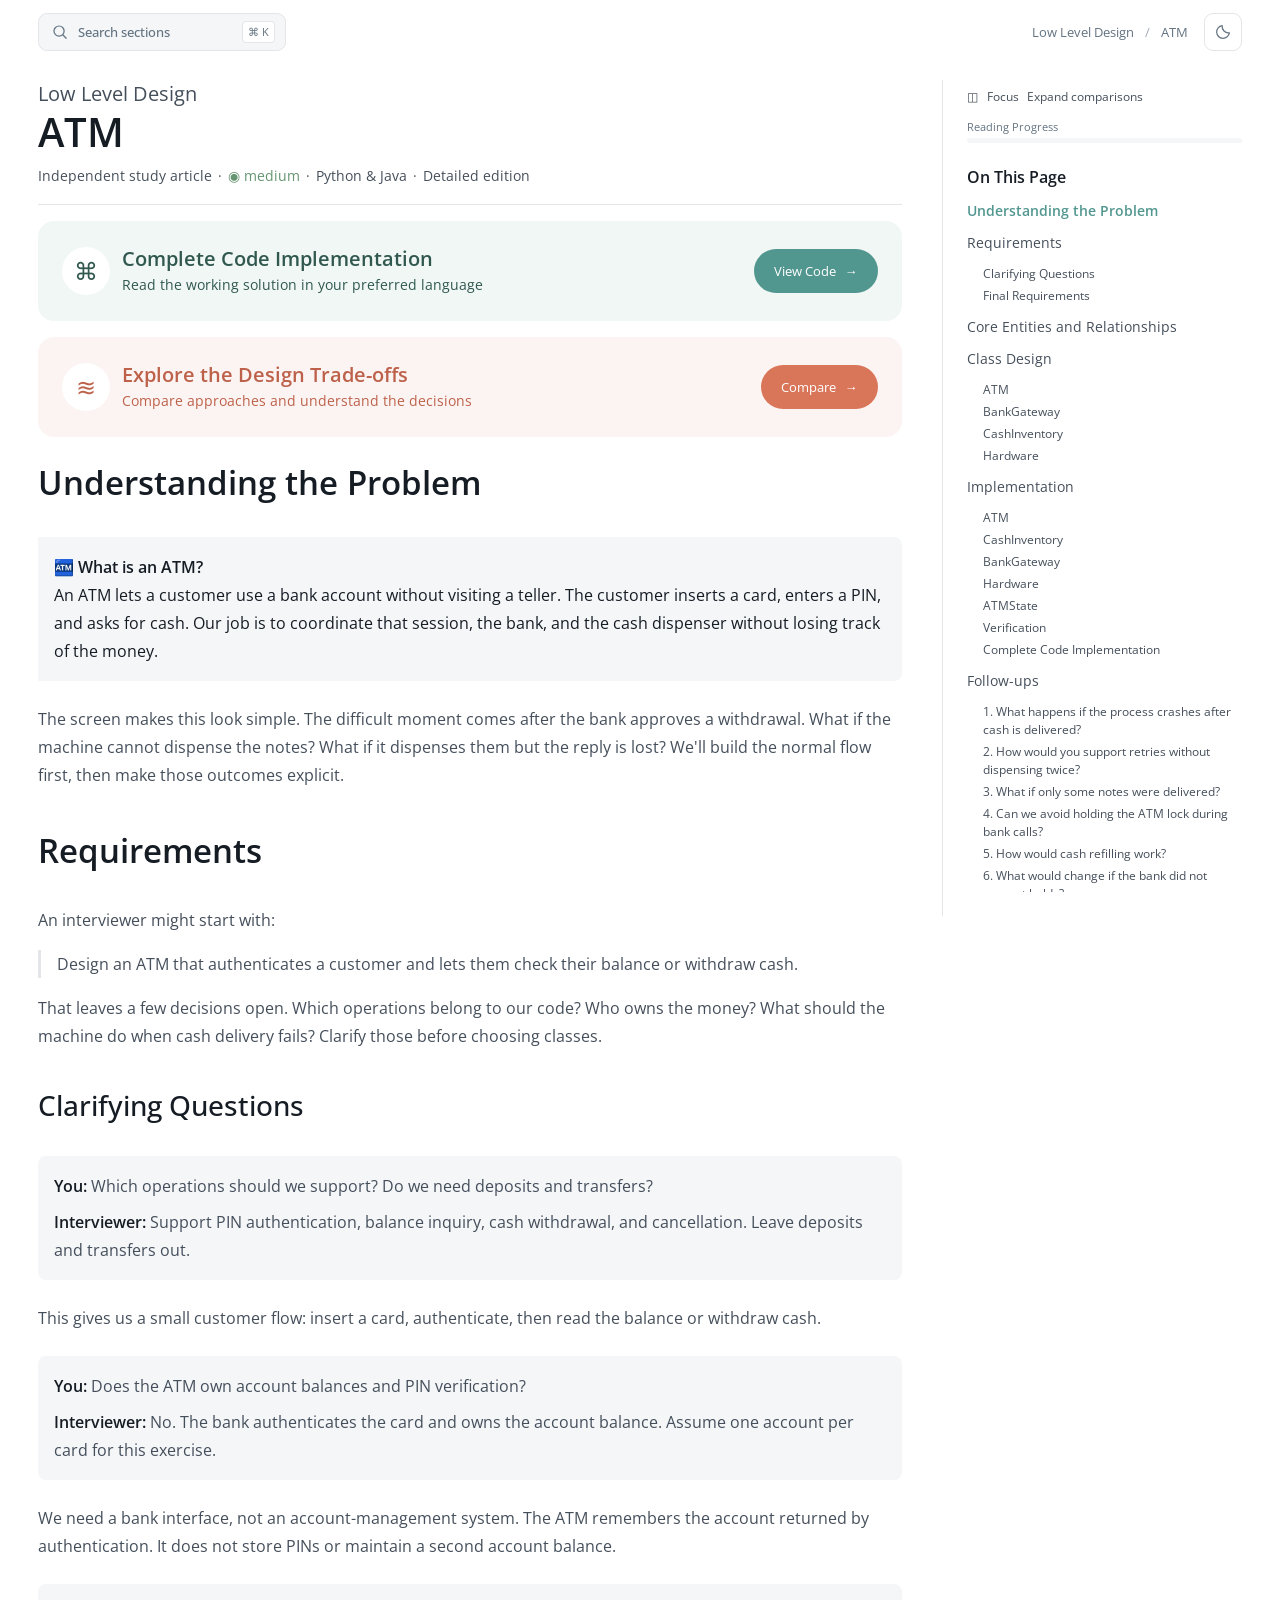
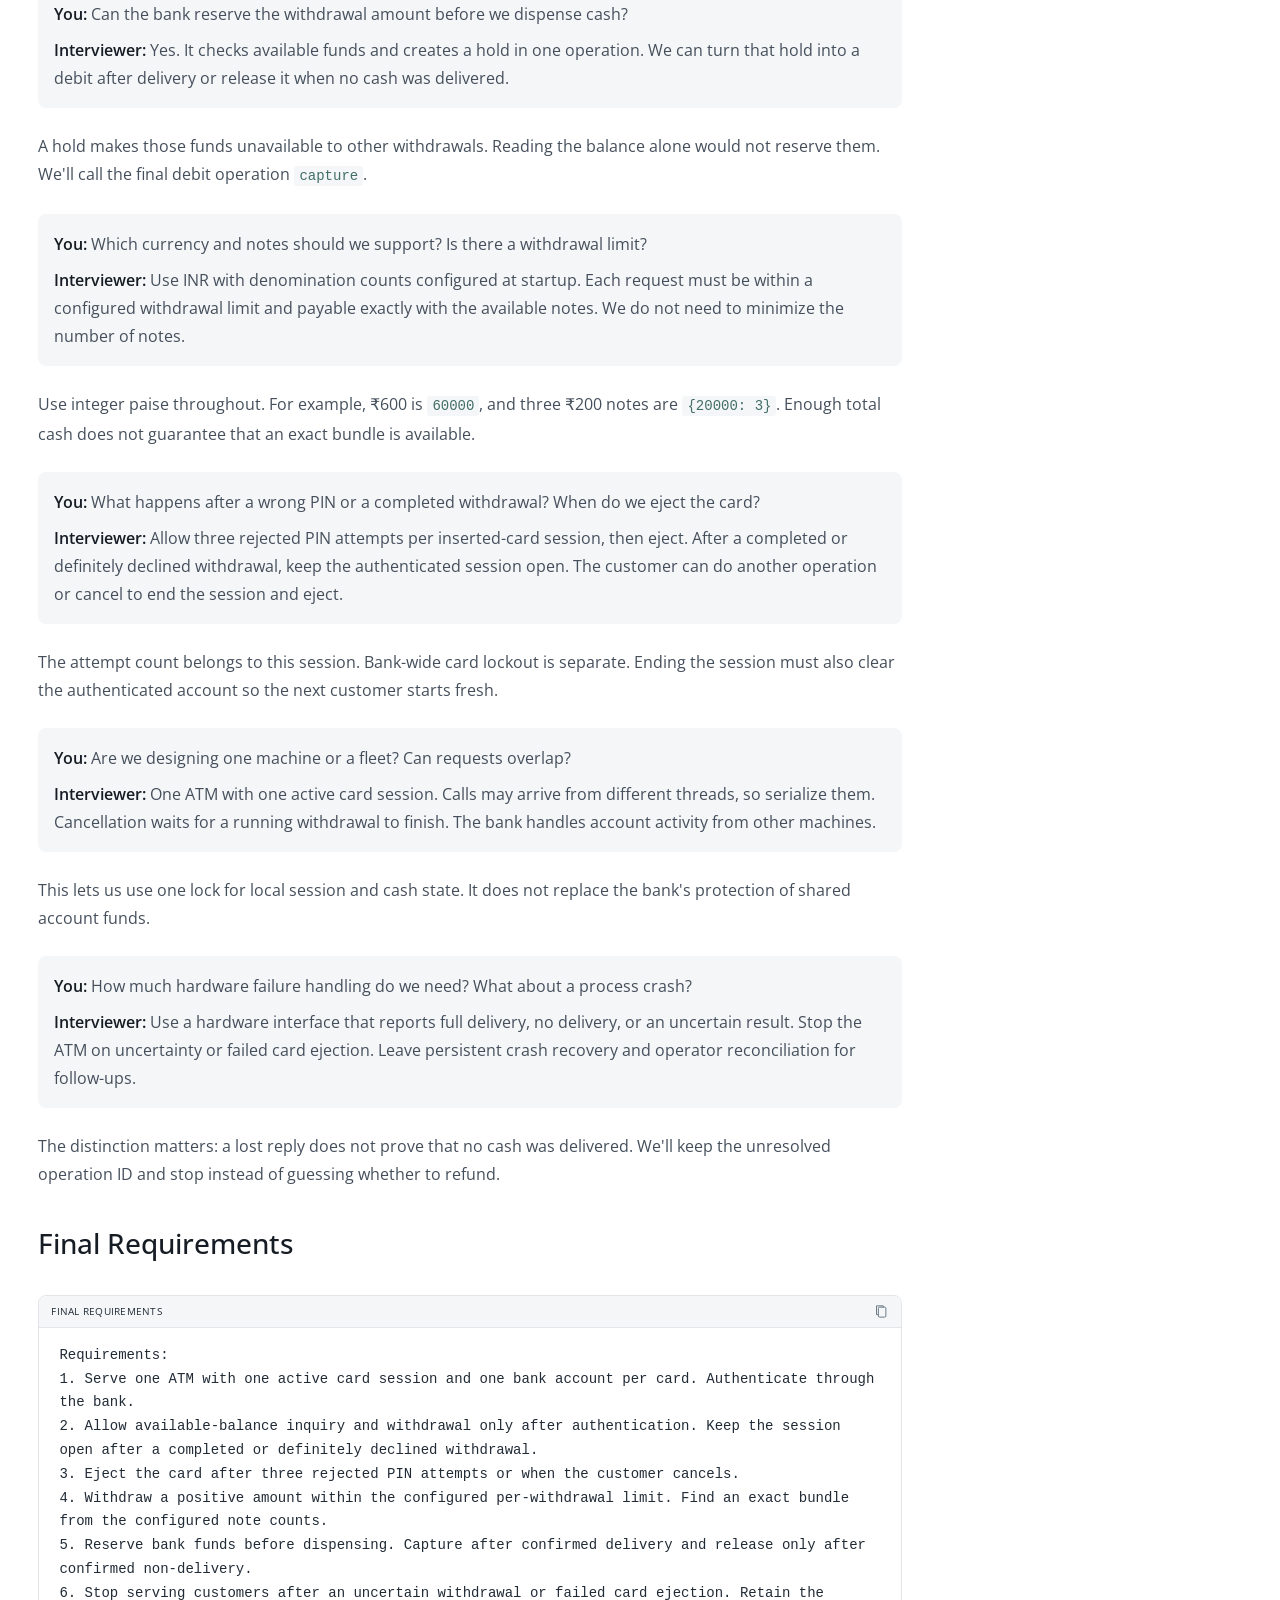
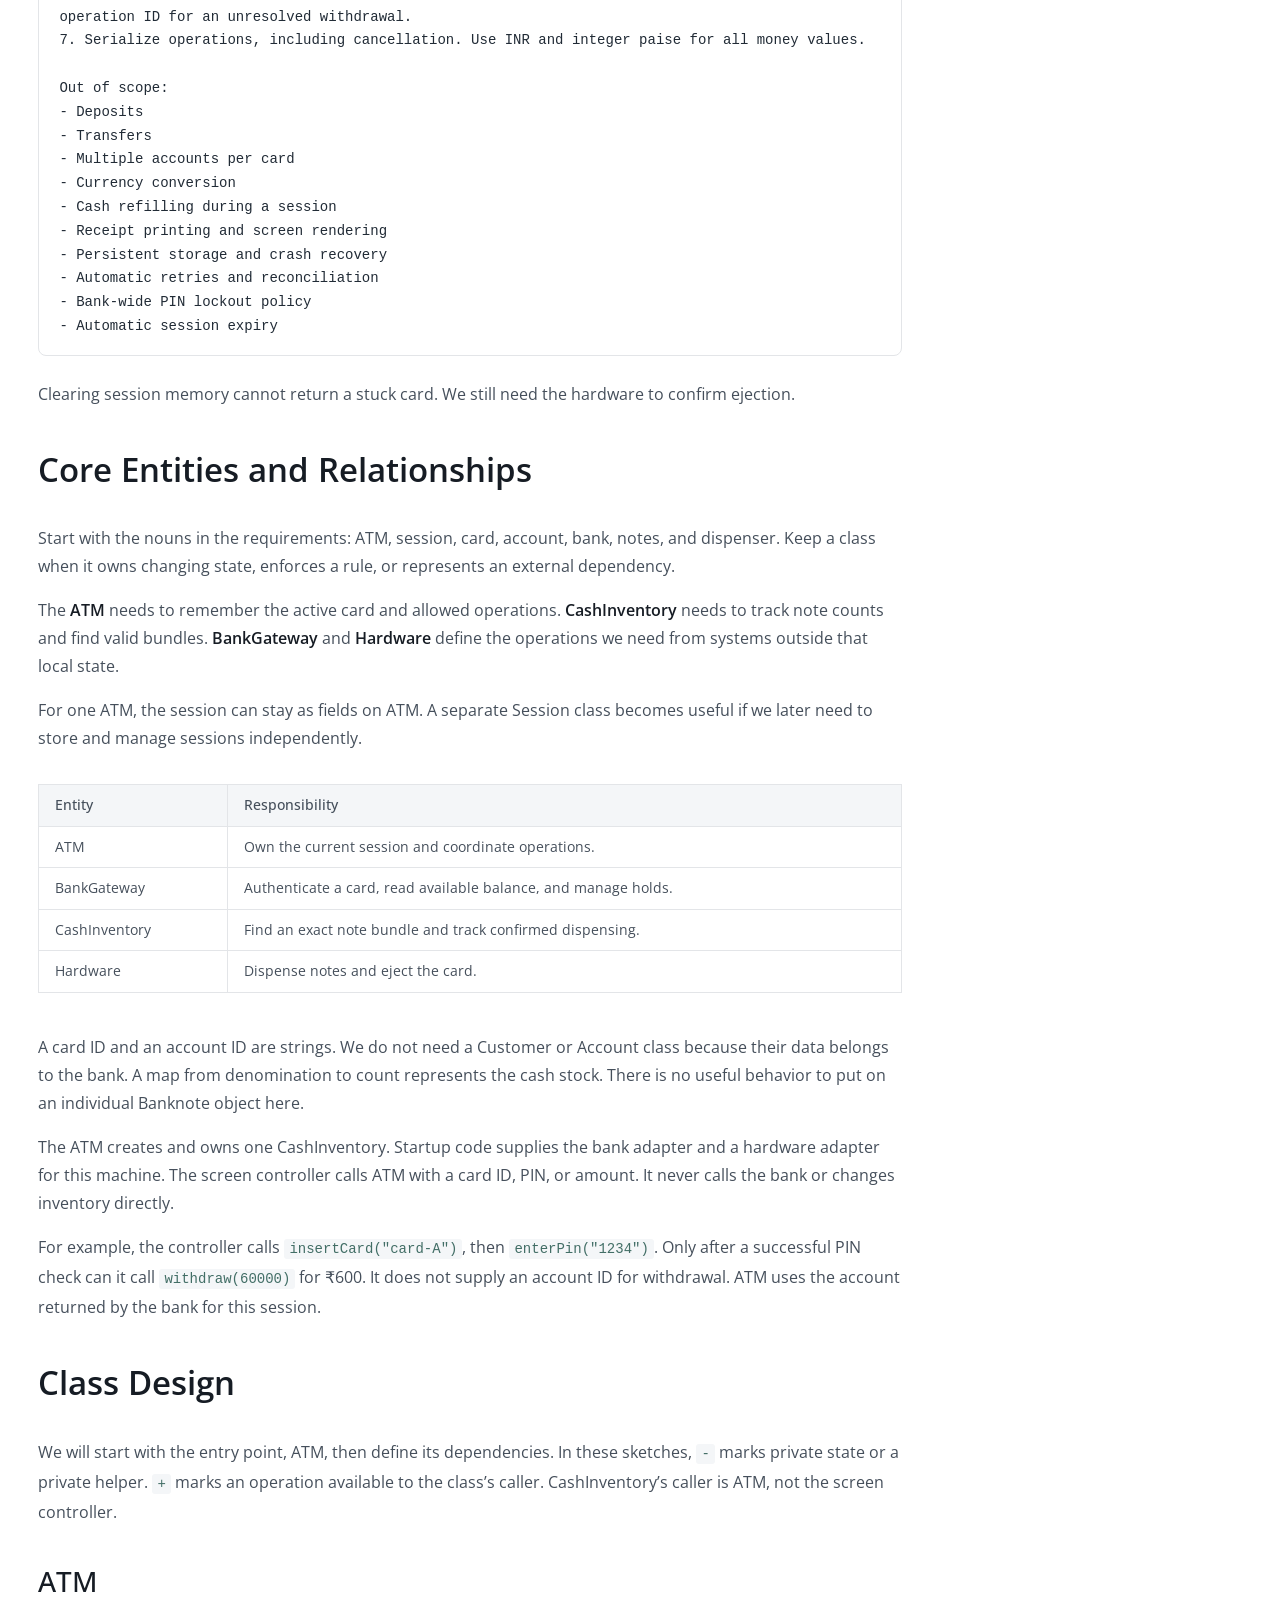
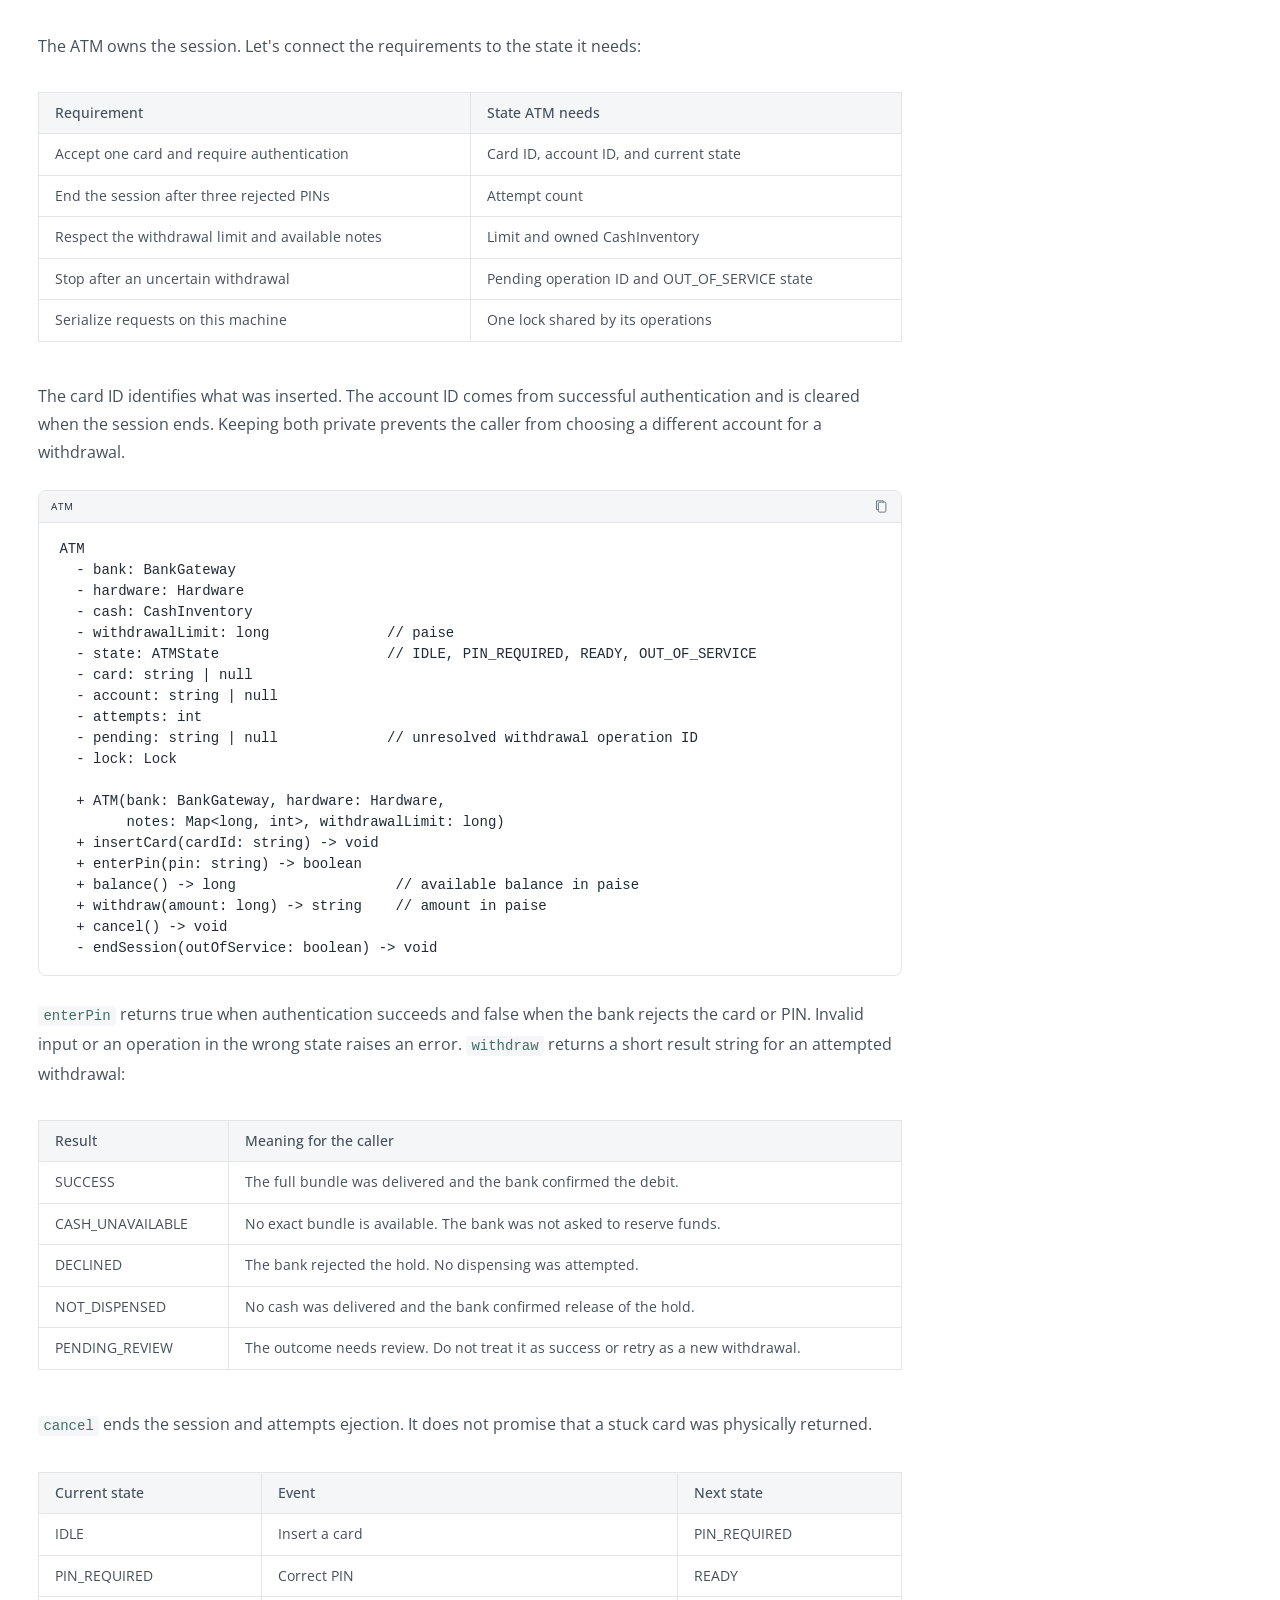
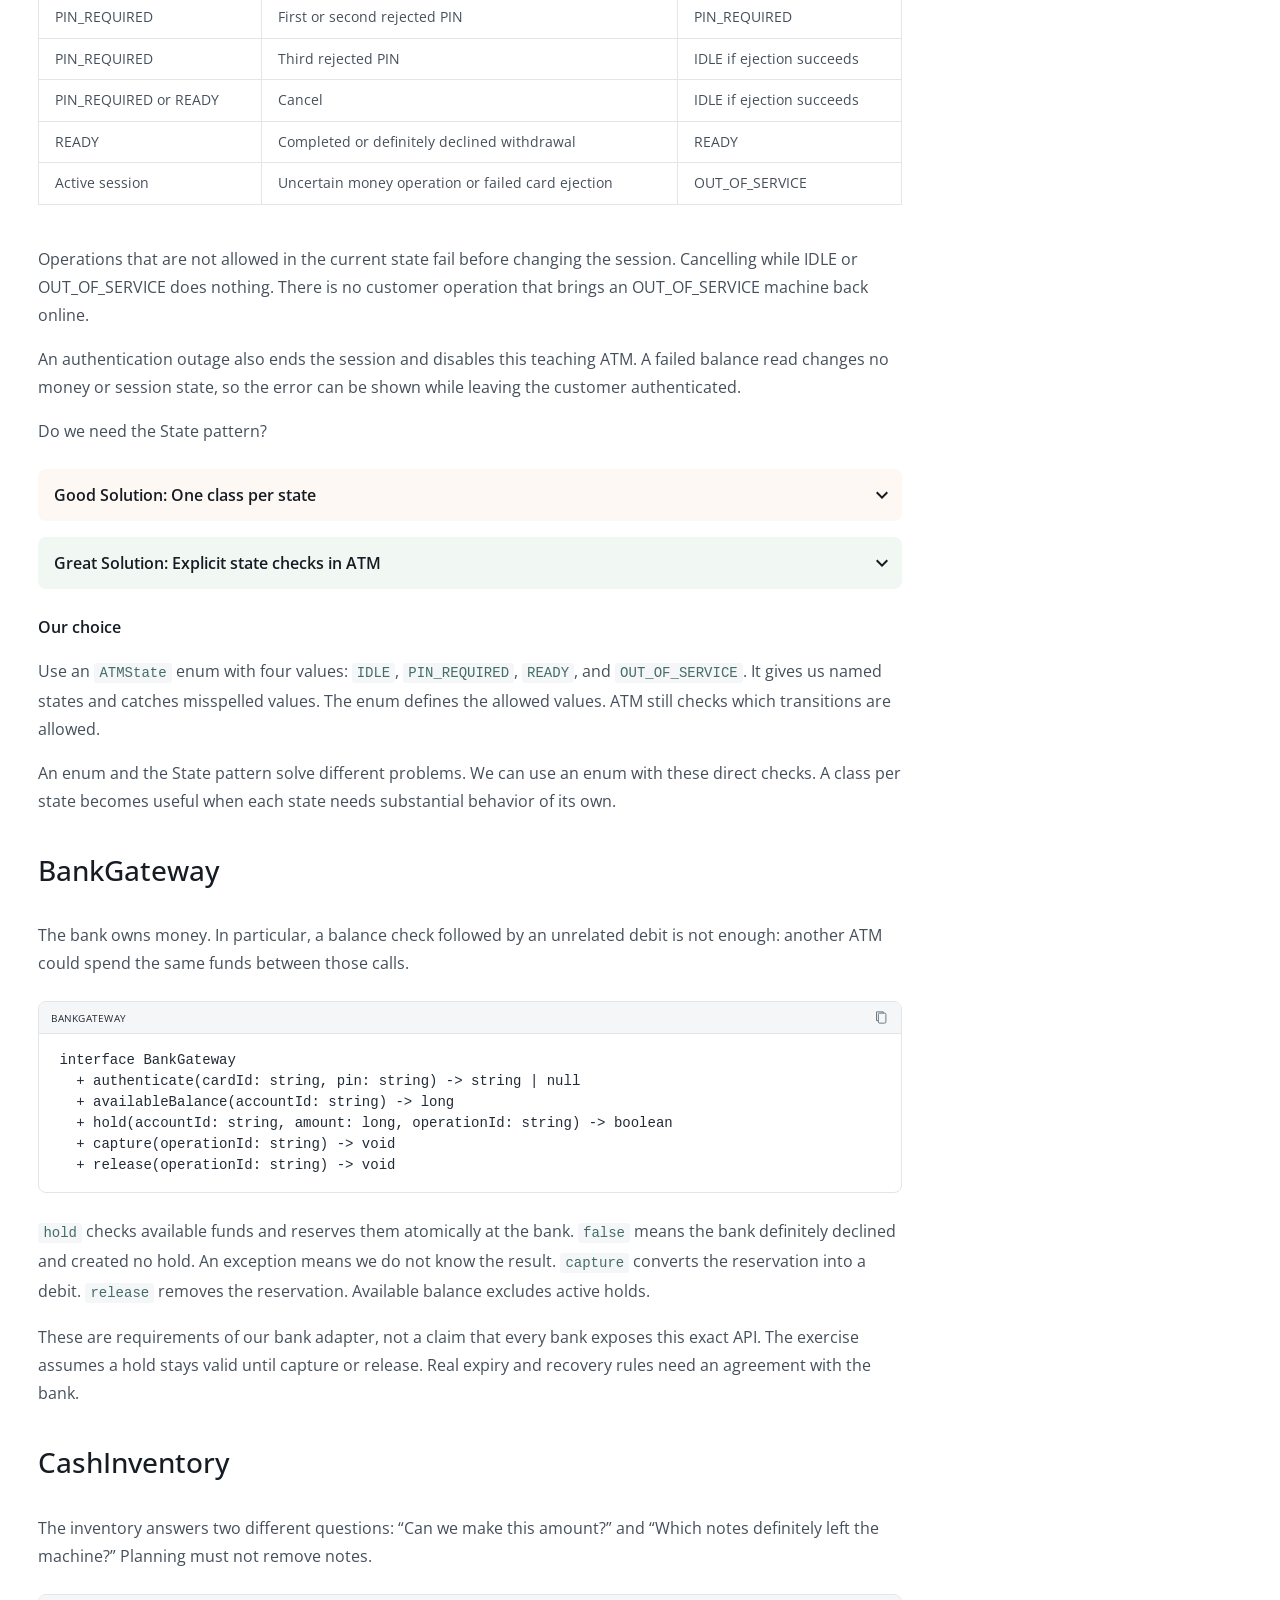
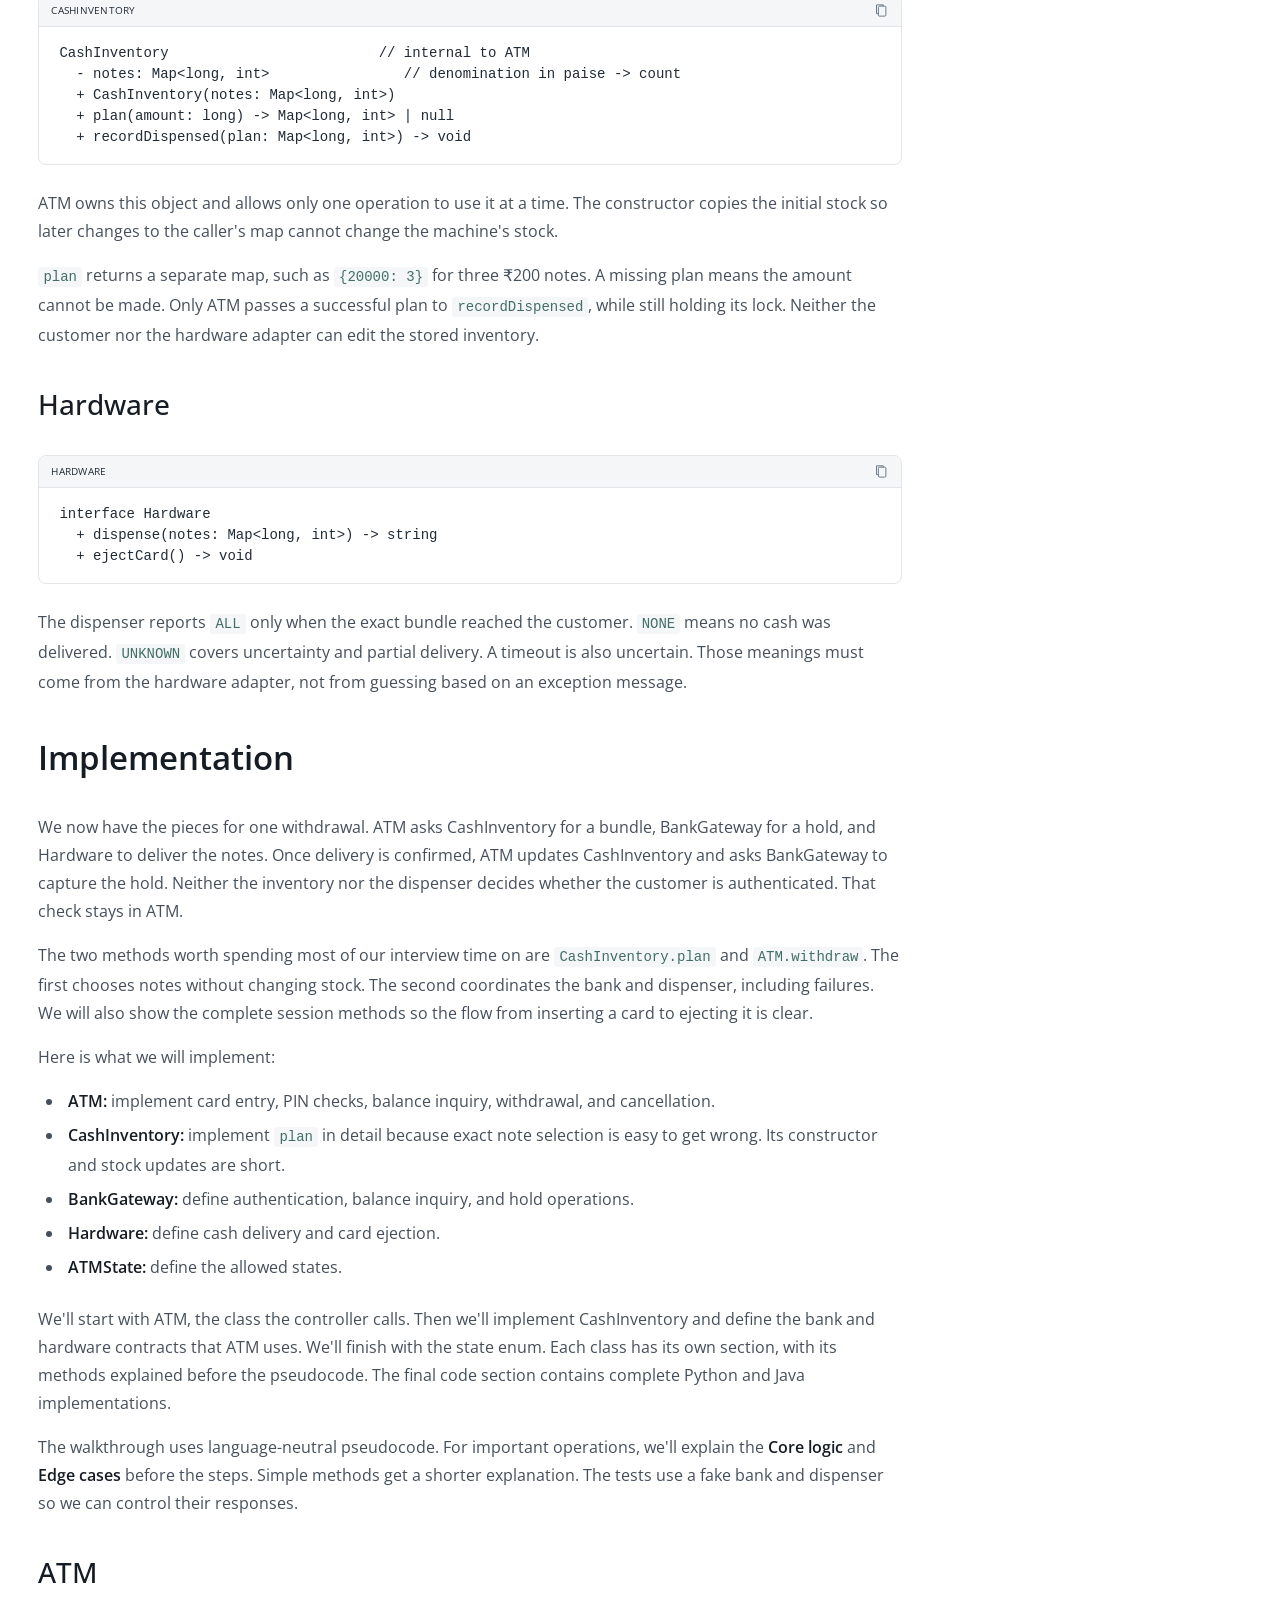
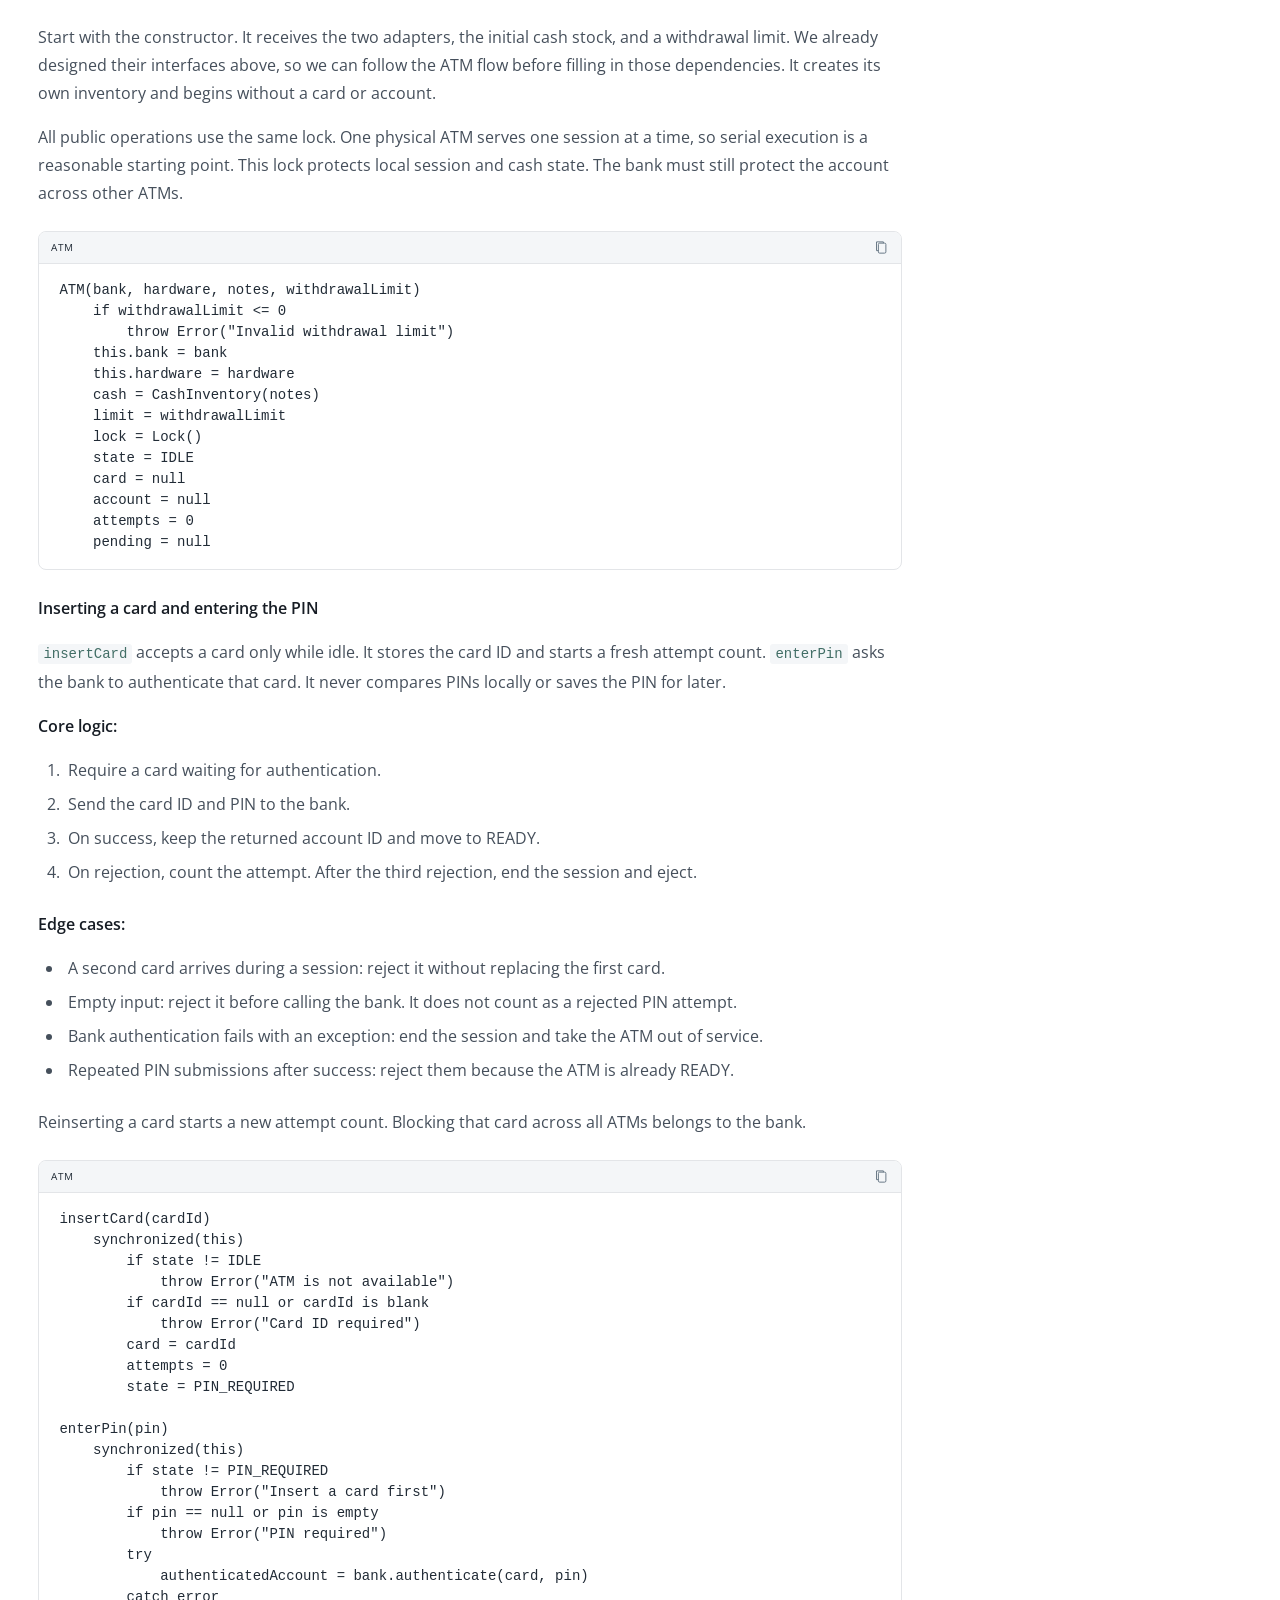
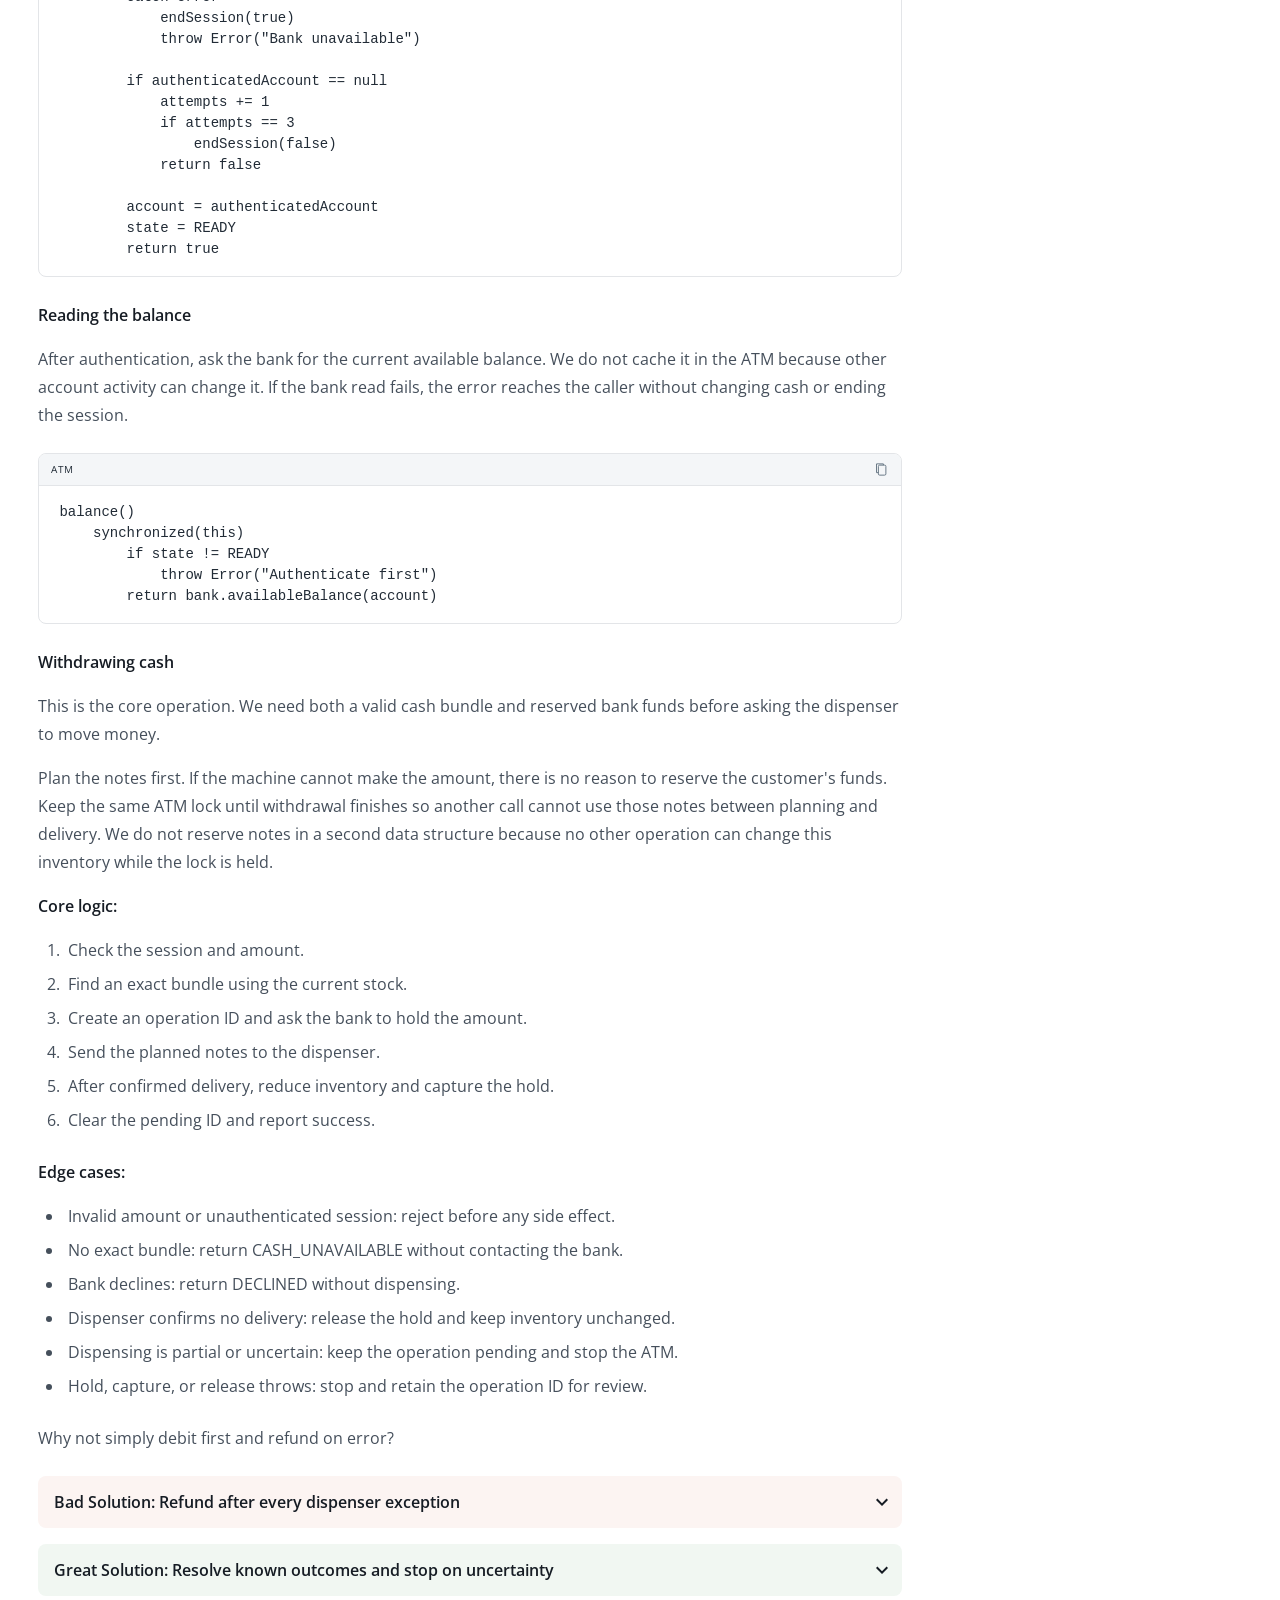
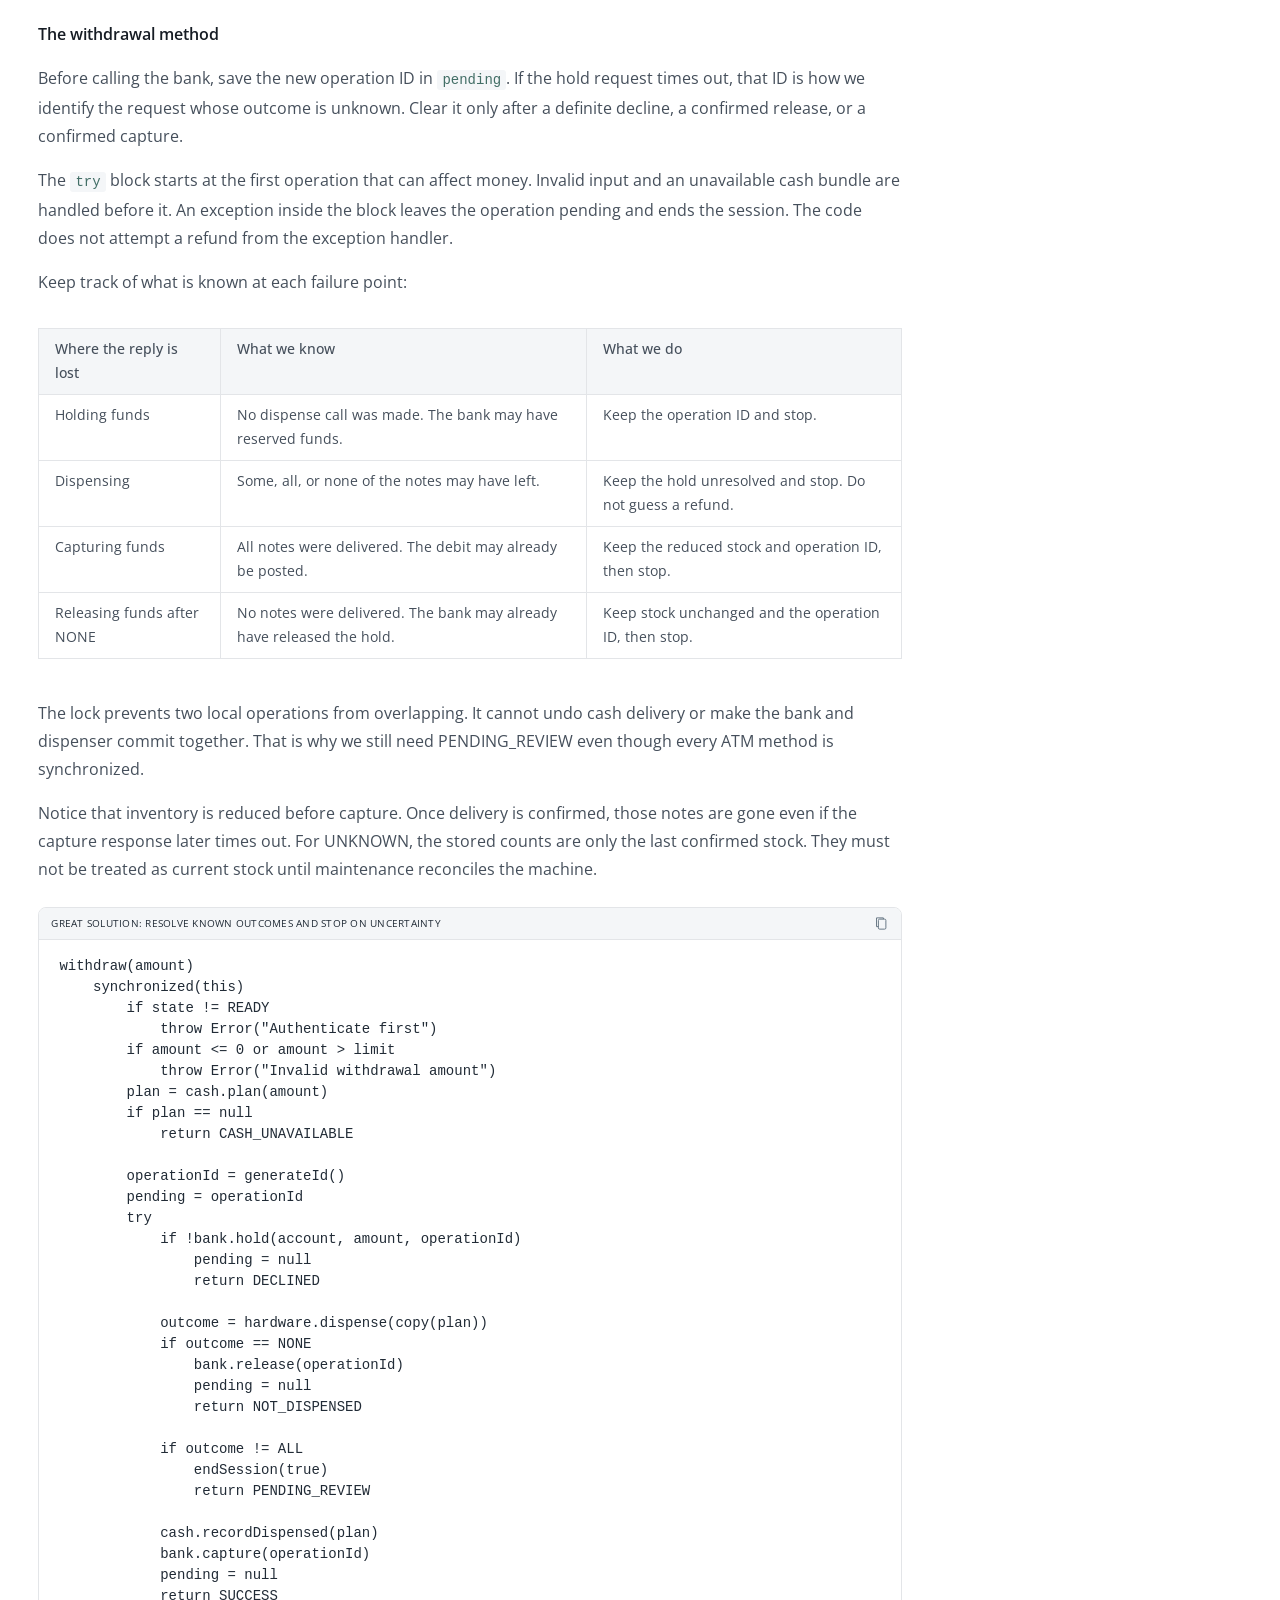
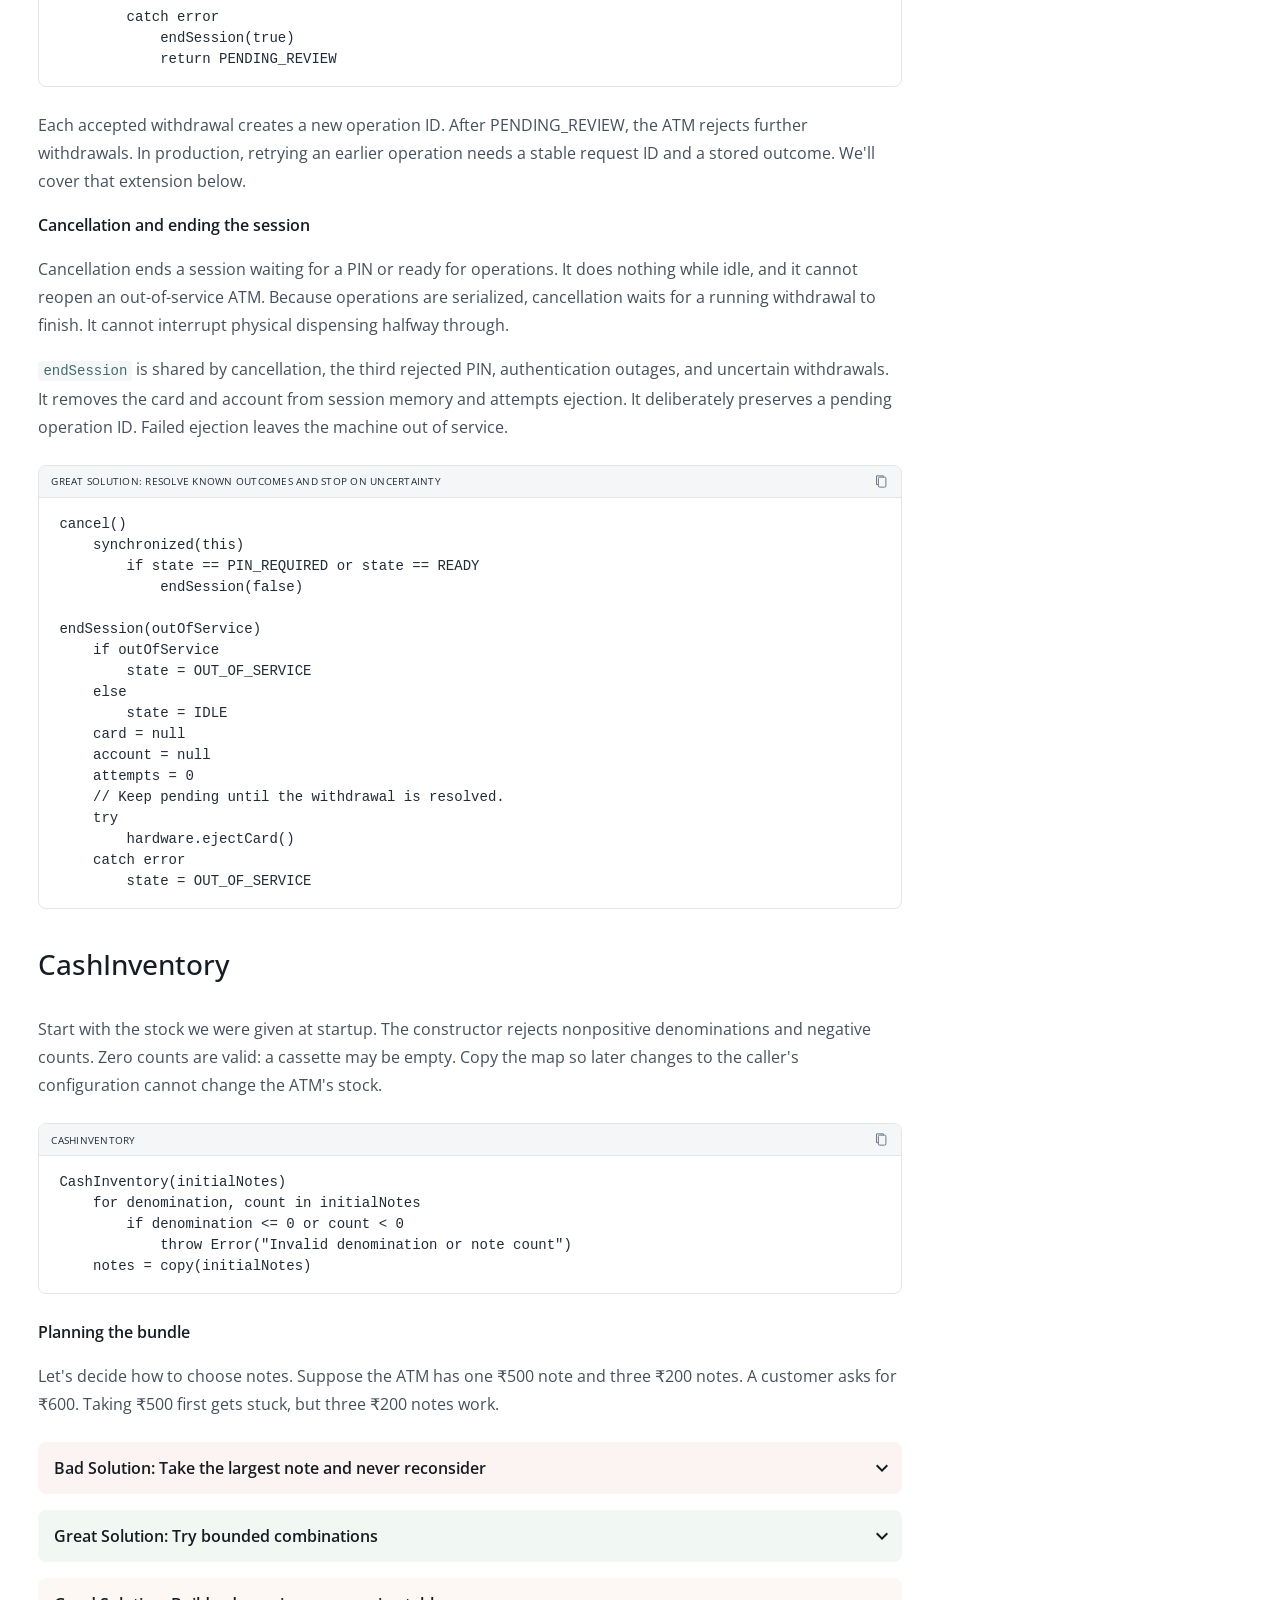
==== commit ebc6f2c3: "Use explicit reference-style checks throughout ATM pseudocode" ====
--- a/atm/index.html
+++ b/atm/index.html
@@ -361,12 +361,13 @@
 <li><strong>ATMState:</strong> define the allowed states.</li>
 </ul>
 <p>We'll start with ATM, the class the controller calls. Then we'll implement CashInventory and define the bank and hardware contracts that ATM uses. We'll finish with the state enum. Each class has its own section, with its methods explained before the pseudocode. The final code section contains complete Python and Java implementations.</p>
-<p>The walkthrough uses language-neutral pseudocode. For important operations, we'll explain the <strong>Core logic</strong> and <strong>Edge cases</strong> before the steps. Simple methods get a shorter explanation. <code>require</code> rejects an invalid operation before it changes state, and <code>under lock</code> holds the ATM lock for the enclosed steps. The tests use a fake bank and dispenser so we can control their responses.</p>
+<p>The walkthrough uses language-neutral pseudocode. For important operations, we'll explain the <strong>Core logic</strong> and <strong>Edge cases</strong> before the steps. Simple methods get a shorter explanation. The tests use a fake bank and dispenser so we can control their responses.</p>
 <h3 id="atm_1">ATM<a aria-label="Link to ATM" class="heading-anchor" href="#atm_1">#</a></h3>
 <p>Start with the constructor. It receives the two adapters, the initial cash stock, and a withdrawal limit. We already designed their interfaces above, so we can follow the ATM flow before filling in those dependencies. It creates its own inventory and begins without a card or account.</p>
 <p>All public operations use the same lock. One physical ATM serves one session at a time, so serial execution is a reasonable starting point. This lock protects local session and cash state. The bank must still protect the account across other ATMs.</p>
 <div class="codebox"><div class="codebar"><span class="code-title">ATM</span><button aria-label="Copy code" class="copy"><svg aria-hidden="true" fill="none" height="15" stroke="currentColor" stroke-width="1.5" viewbox="0 0 24 24" width="15"><rect height="16" rx="2" width="12" x="7" y="5"></rect><path d="M15 5V3H4v14h3"></path></svg></button></div><pre><code>ATM(bank, hardware, notes, withdrawalLimit)
-    require withdrawalLimit &gt; 0
+    if withdrawalLimit &lt;= 0
+        throw Error("Invalid withdrawal limit")
     this.bank = bank
     this.hardware = hardware
     cash = CashInventory(notes)
@@ -396,22 +397,26 @@
 </ul>
 <p>Reinserting a card starts a new attempt count. Blocking that card across all ATMs belongs to the bank.</p>
 <div class="codebox"><div class="codebar"><span class="code-title">ATM</span><button aria-label="Copy code" class="copy"><svg aria-hidden="true" fill="none" height="15" stroke="currentColor" stroke-width="1.5" viewbox="0 0 24 24" width="15"><rect height="16" rx="2" width="12" x="7" y="5"></rect><path d="M15 5V3H4v14h3"></path></svg></button></div><pre><code>insertCard(cardId)
-    under lock
-        require state == IDLE
-        require cardId is not blank
+    synchronized(this)
+        if state != IDLE
+            throw Error("ATM is not available")
+        if cardId == null or cardId is blank
+            throw Error("Card ID required")
         card = cardId
         attempts = 0
         state = PIN_REQUIRED
 
 enterPin(pin)
-    under lock
-        require state == PIN_REQUIRED
-        require pin is not empty
+    synchronized(this)
+        if state != PIN_REQUIRED
+            throw Error("Insert a card first")
+        if pin == null or pin is empty
+            throw Error("PIN required")
         try
             authenticatedAccount = bank.authenticate(card, pin)
-        on bank error
+        catch error
             endSession(true)
-            raise error
+            throw Error("Bank unavailable")
 
         if authenticatedAccount == null
             attempts += 1
@@ -426,8 +431,9 @@
 <p><strong>Reading the balance</strong></p>
 <p>After authentication, ask the bank for the current available balance. We do not cache it in the ATM because other account activity can change it. If the bank read fails, the error reaches the caller without changing cash or ending the session.</p>
 <div class="codebox"><div class="codebar"><span class="code-title">ATM</span><button aria-label="Copy code" class="copy"><svg aria-hidden="true" fill="none" height="15" stroke="currentColor" stroke-width="1.5" viewbox="0 0 24 24" width="15"><rect height="16" rx="2" width="12" x="7" y="5"></rect><path d="M15 5V3H4v14h3"></path></svg></button></div><pre><code>balance()
-    under lock
-        require state == READY
+    synchronized(this)
+        if state != READY
+            throw Error("Authenticate first")
         return bank.availableBalance(account)
 </code></pre></div>
 <p><strong>Withdrawing cash</strong></p>
@@ -494,9 +500,11 @@
 <p>The lock prevents two local operations from overlapping. It cannot undo cash delivery or make the bank and dispenser commit together. That is why we still need PENDING_REVIEW even though every ATM method is synchronized.</p>
 <p>Notice that inventory is reduced before capture. Once delivery is confirmed, those notes are gone even if the capture response later times out. For UNKNOWN, the stored counts are only the last confirmed stock. They must not be treated as current stock until maintenance reconciles the machine.</p>
 <div class="codebox"><div class="codebar"><span class="code-title">Great Solution: Resolve known outcomes and stop on uncertainty</span><button aria-label="Copy code" class="copy"><svg aria-hidden="true" fill="none" height="15" stroke="currentColor" stroke-width="1.5" viewbox="0 0 24 24" width="15"><rect height="16" rx="2" width="12" x="7" y="5"></rect><path d="M15 5V3H4v14h3"></path></svg></button></div><pre><code>withdraw(amount)
-    under lock
-        require state == READY
-        require 0 &lt; amount &lt;= limit
+    synchronized(this)
+        if state != READY
+            throw Error("Authenticate first")
+        if amount &lt;= 0 or amount &gt; limit
+            throw Error("Invalid withdrawal amount")
         plan = cash.plan(amount)
         if plan == null
             return CASH_UNAVAILABLE
@@ -522,7 +530,7 @@
             bank.capture(operationId)
             pending = null
             return SUCCESS
-        on operation error
+        catch error
             endSession(true)
             return PENDING_REVIEW
 </code></pre></div>
@@ -531,26 +539,30 @@
 <p>Cancellation ends a session waiting for a PIN or ready for operations. It does nothing while idle, and it cannot reopen an out-of-service ATM. Because operations are serialized, cancellation waits for a running withdrawal to finish. It cannot interrupt physical dispensing halfway through.</p>
 <p><code>endSession</code> is shared by cancellation, the third rejected PIN, authentication outages, and uncertain withdrawals. It removes the card and account from session memory and attempts ejection. It deliberately preserves a pending operation ID. Failed ejection leaves the machine out of service.</p>
 <div class="codebox"><div class="codebar"><span class="code-title">Great Solution: Resolve known outcomes and stop on uncertainty</span><button aria-label="Copy code" class="copy"><svg aria-hidden="true" fill="none" height="15" stroke="currentColor" stroke-width="1.5" viewbox="0 0 24 24" width="15"><rect height="16" rx="2" width="12" x="7" y="5"></rect><path d="M15 5V3H4v14h3"></path></svg></button></div><pre><code>cancel()
-    under lock
+    synchronized(this)
         if state == PIN_REQUIRED or state == READY
             endSession(false)
 
 endSession(outOfService)
-    state = OUT_OF_SERVICE if outOfService else IDLE
+    if outOfService
+        state = OUT_OF_SERVICE
+    else
+        state = IDLE
     card = null
     account = null
     attempts = 0
     // Keep pending until the withdrawal is resolved.
     try
         hardware.ejectCard()
-    on ejection error
+    catch error
         state = OUT_OF_SERVICE
 </code></pre></div>
 <h3 id="cashinventory_1">CashInventory<a aria-label="Link to CashInventory" class="heading-anchor" href="#cashinventory_1">#</a></h3>
 <p>Start with the stock we were given at startup. The constructor rejects nonpositive denominations and negative counts. Zero counts are valid: a cassette may be empty. Copy the map so later changes to the caller's configuration cannot change the ATM's stock.</p>
 <div class="codebox"><div class="codebar"><span class="code-title">CashInventory</span><button aria-label="Copy code" class="copy"><svg aria-hidden="true" fill="none" height="15" stroke="currentColor" stroke-width="1.5" viewbox="0 0 24 24" width="15"><rect height="16" rx="2" width="12" x="7" y="5"></rect><path d="M15 5V3H4v14h3"></path></svg></button></div><pre><code>CashInventory(initialNotes)
     for denomination, count in initialNotes
-        require denomination &gt; 0 and count &gt;= 0
+        if denomination &lt;= 0 or count &lt; 0
+            throw Error("Invalid denomination or note count")
     notes = copy(initialNotes)
 </code></pre></div>
 <p><strong>Planning the bundle</strong></p>
@@ -1158,18 +1170,31 @@
 <p>I would look up the request before starting any money operation. If it already completed, I would return the stored result. If it is still running or uncertain, I would return PENDING_REVIEW or an in-progress result. I would also check that the ID still refers to the same account and amount.</p>
 </blockquote>
 <p>Use the durable withdrawal record from the previous follow-up. The lookup and creation must be atomic so two threads cannot both claim a new ID.</p>
-<div class="codebox"><div class="codebar"><span class="code-title">2. How would you support retries without dispensing twice?</span><button aria-label="Copy code" class="copy"><svg aria-hidden="true" fill="none" height="15" stroke="currentColor" stroke-width="1.5" viewbox="0 0 24 24" width="15"><rect height="16" rx="2" width="12" x="7" y="5"></rect><path d="M15 5V3H4v14h3"></path></svg></button></div><pre><code>At withdrawal admission, while holding the ATM lock
-  require an authenticated session
-  record = store.find(requestId)
-  if record exists
-    require record.accountId == currentAccount
-    require record.amount == amount
-    return record.result if completed, otherwise PENDING_REVIEW
-
-  require the machine is ready for a new withdrawal
-  validate amount and plan notes
-  store.insertUnique(requestId, currentAccount, amount, plannedNotes)
-  // Only the caller that created the record starts the withdrawal.
+<div class="codebox"><div class="codebar"><span class="code-title">2. How would you support retries without dispensing twice?</span><button aria-label="Copy code" class="copy"><svg aria-hidden="true" fill="none" height="15" stroke="currentColor" stroke-width="1.5" viewbox="0 0 24 24" width="15"><rect height="16" rx="2" width="12" x="7" y="5"></rect><path d="M15 5V3H4v14h3"></path></svg></button></div><pre><code>// Admission checks for retry-aware withdraw(requestId, amount)
+synchronized(this)
+    if account == null
+        throw Error("Authenticate first")
+
+    record = store.find(requestId)
+    if record != null
+        if record.accountId != account
+            throw Error("Request belongs to another account")
+        if record.amount != amount
+            throw Error("Request amount does not match")
+        if record.phase == COMPLETED
+            return record.result
+        return PENDING_REVIEW
+
+    if state != READY
+        throw Error("ATM is not available")
+    if amount &lt;= 0 or amount &gt; limit
+        throw Error("Invalid withdrawal amount")
+    plannedNotes = cash.plan(amount)
+    if plannedNotes == null
+        return CASH_UNAVAILABLE
+
+    store.insertUnique(requestId, account, amount, plannedNotes)
+    // The caller that creates the record continues the withdrawal flow.
 </code></pre></div>
 <p>The stored account prevents another customer's session from reusing the ID to retrieve or execute that withdrawal. The pending record also keeps the machine unavailable to competing money operations.</p>
 <p>Application deduplication solves only one part. If the bank captures successfully and its reply is lost, a retry must not post another debit. Give bank operations a documented repeat-by-ID contract. The hardware needs durable deduplication of <code>dispense(operationId, notes)</code>, or a status lookup that conclusively resolves the earlier command. If it offers neither, an uncertain dispense must stay pending for review.</p>
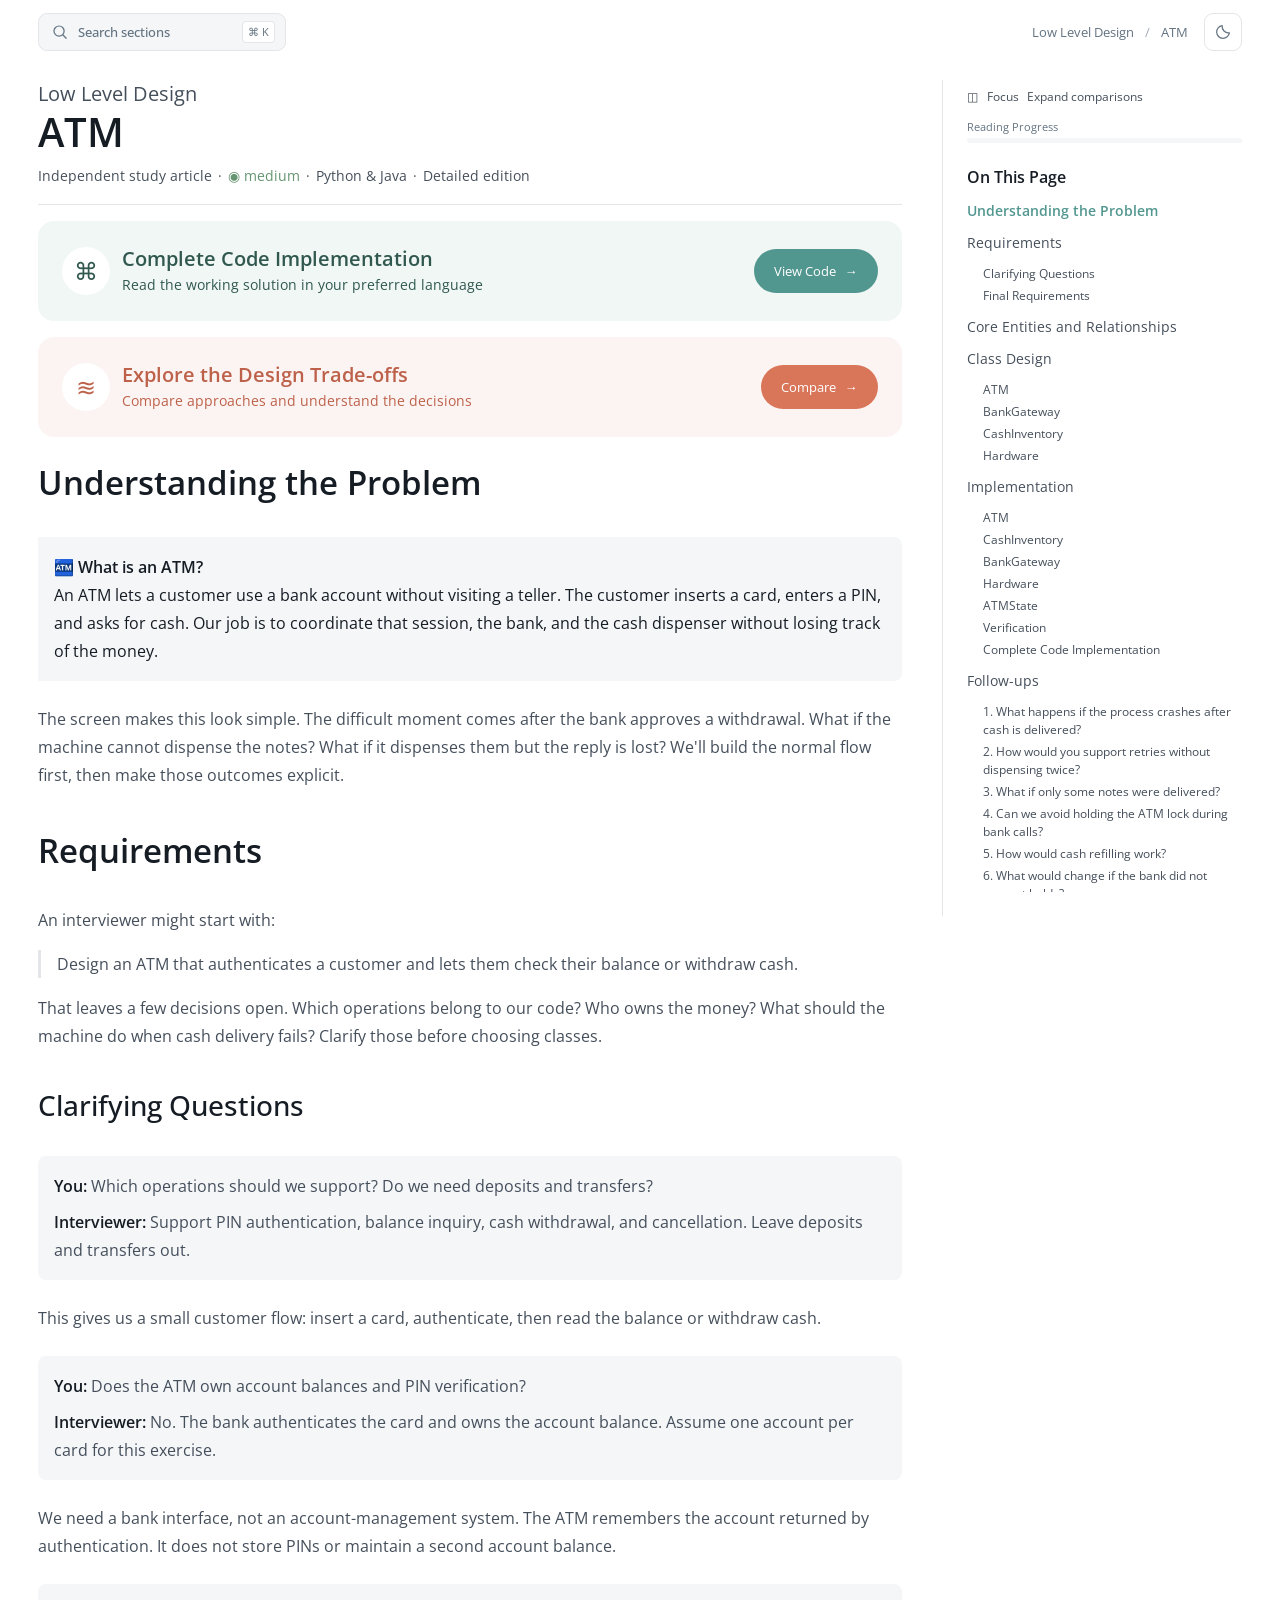
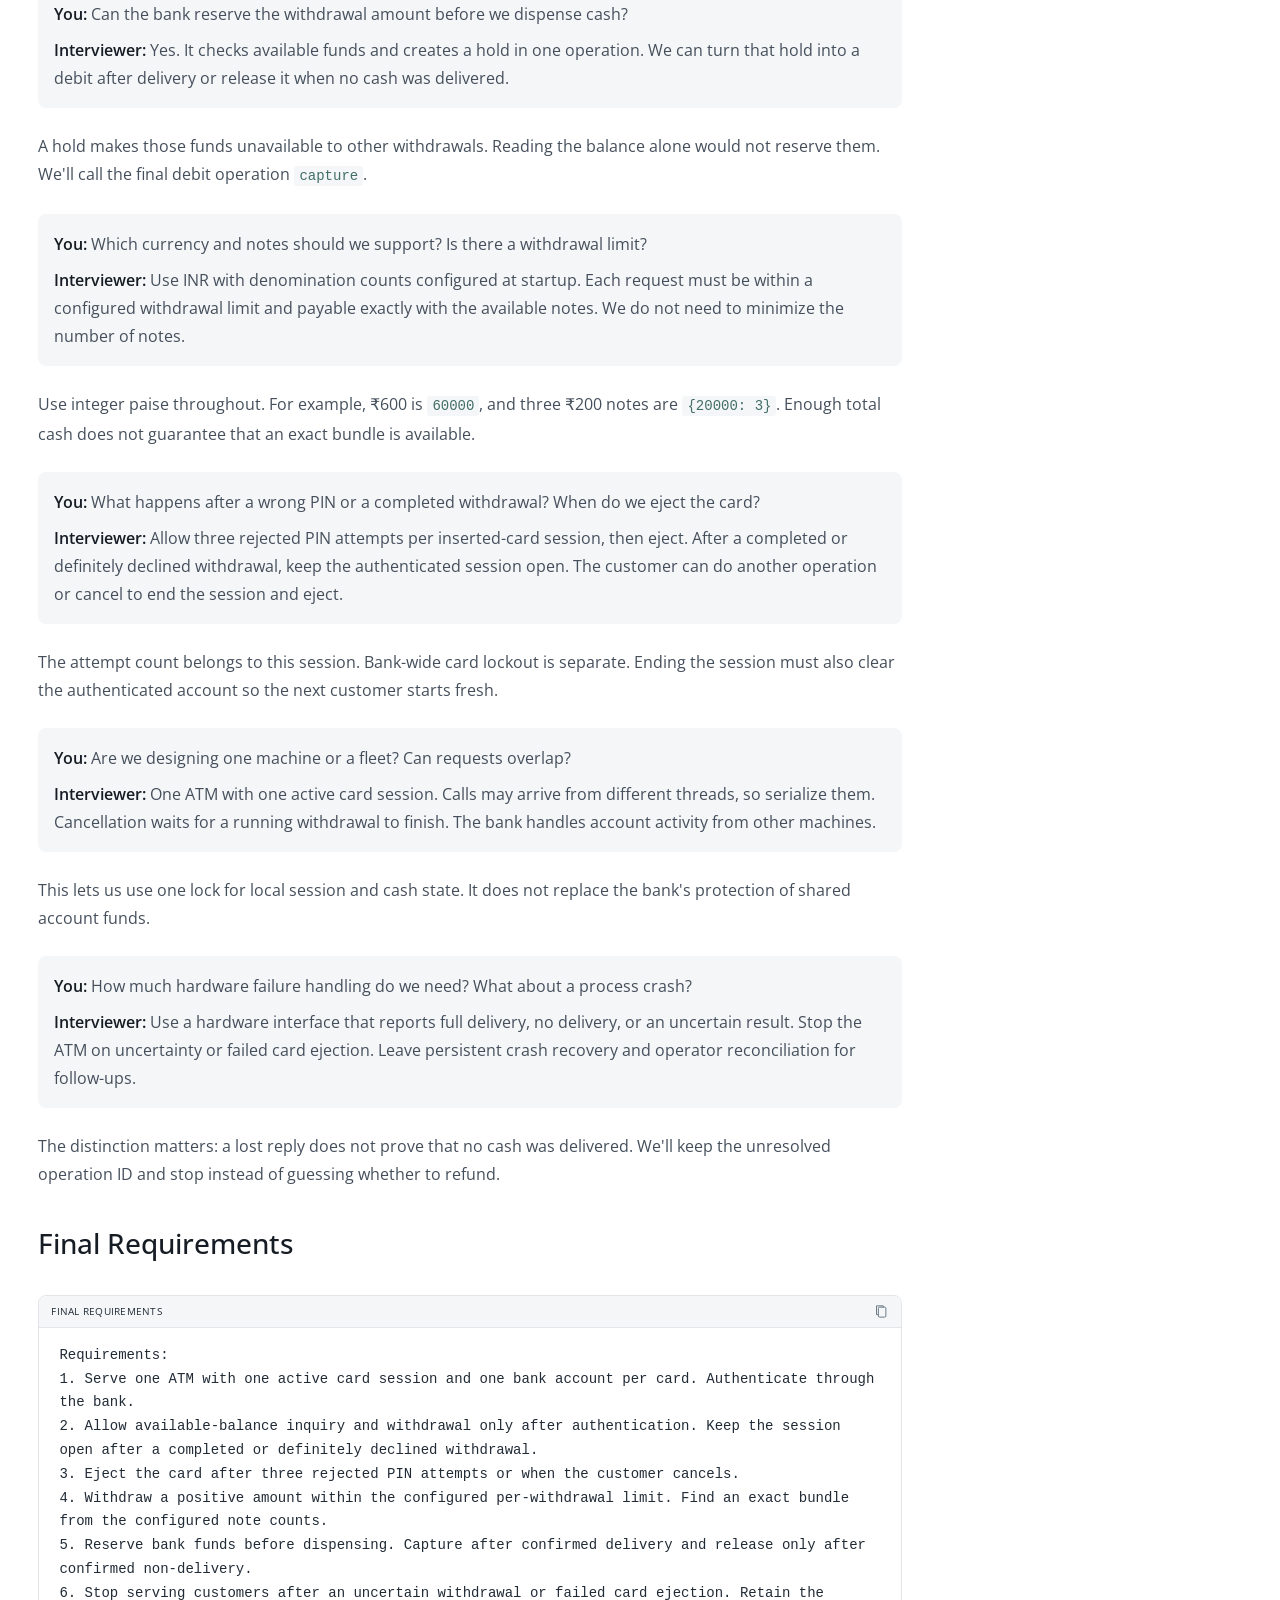
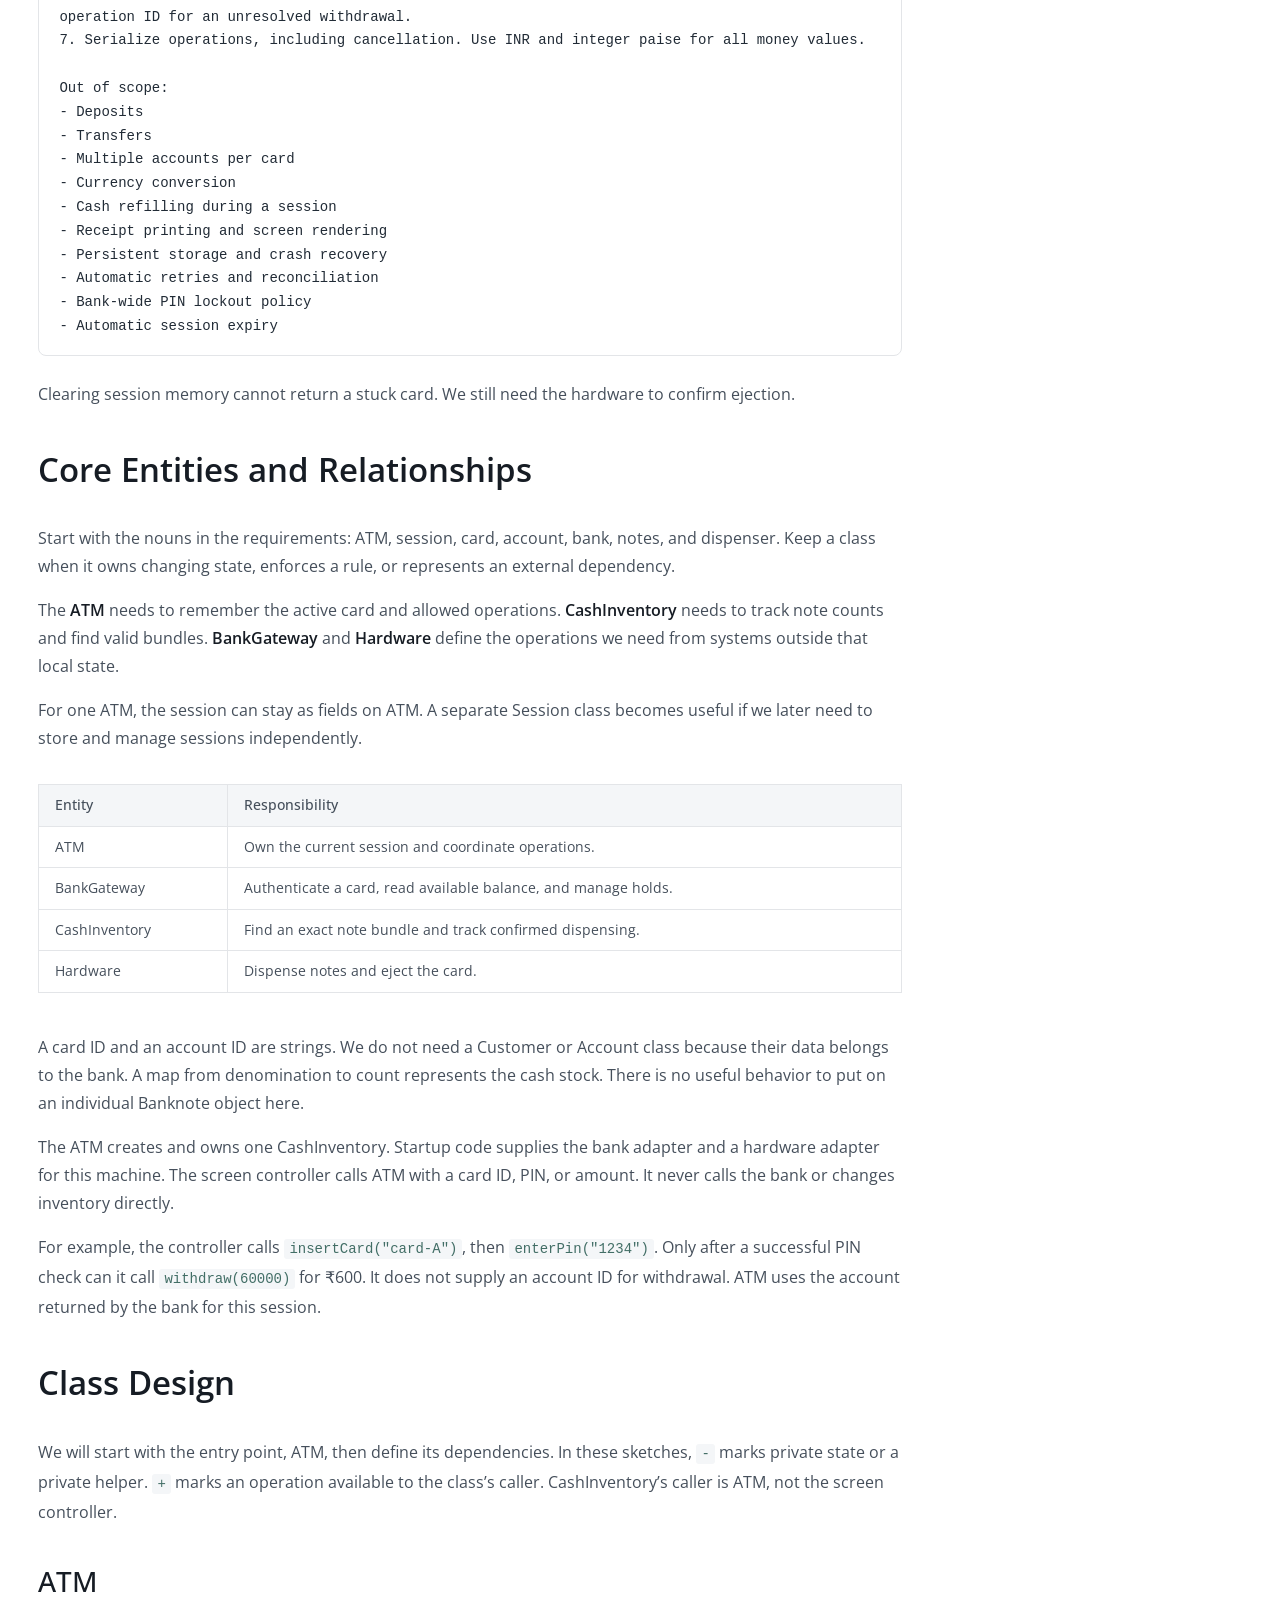
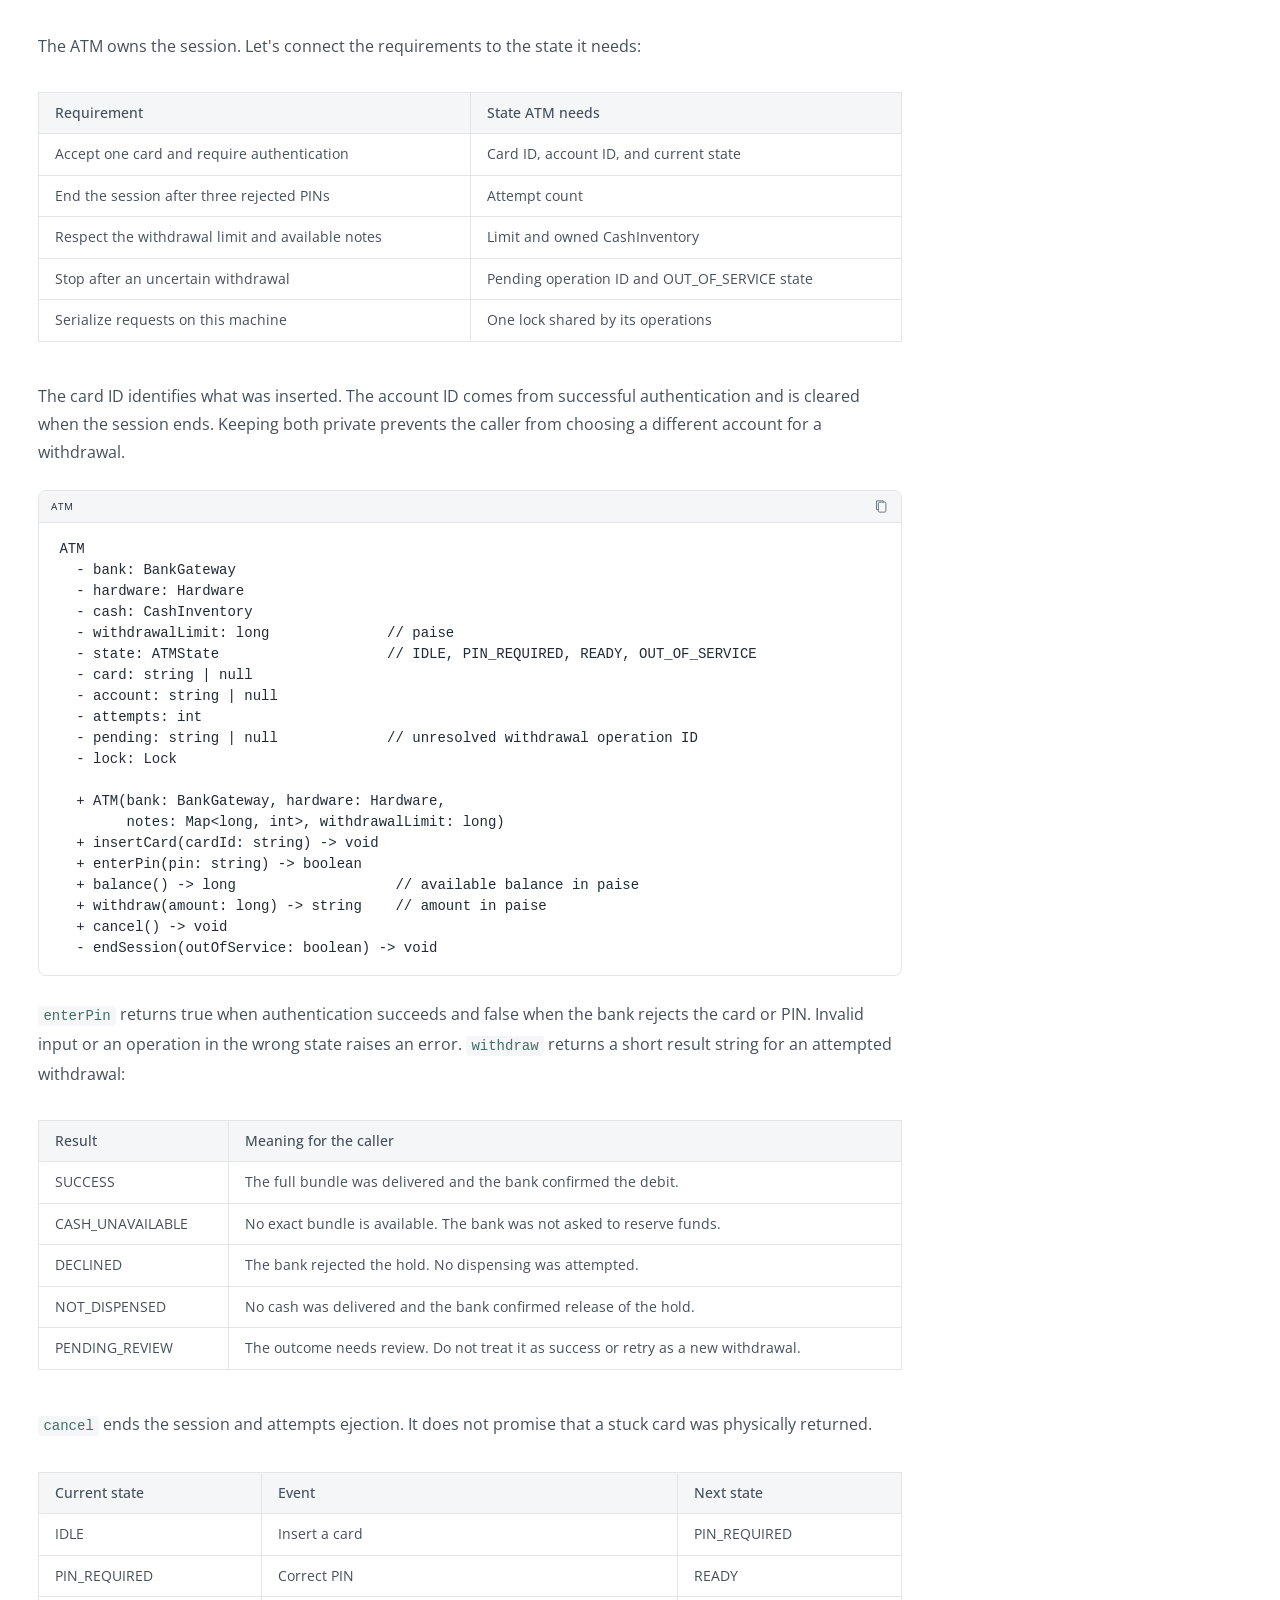
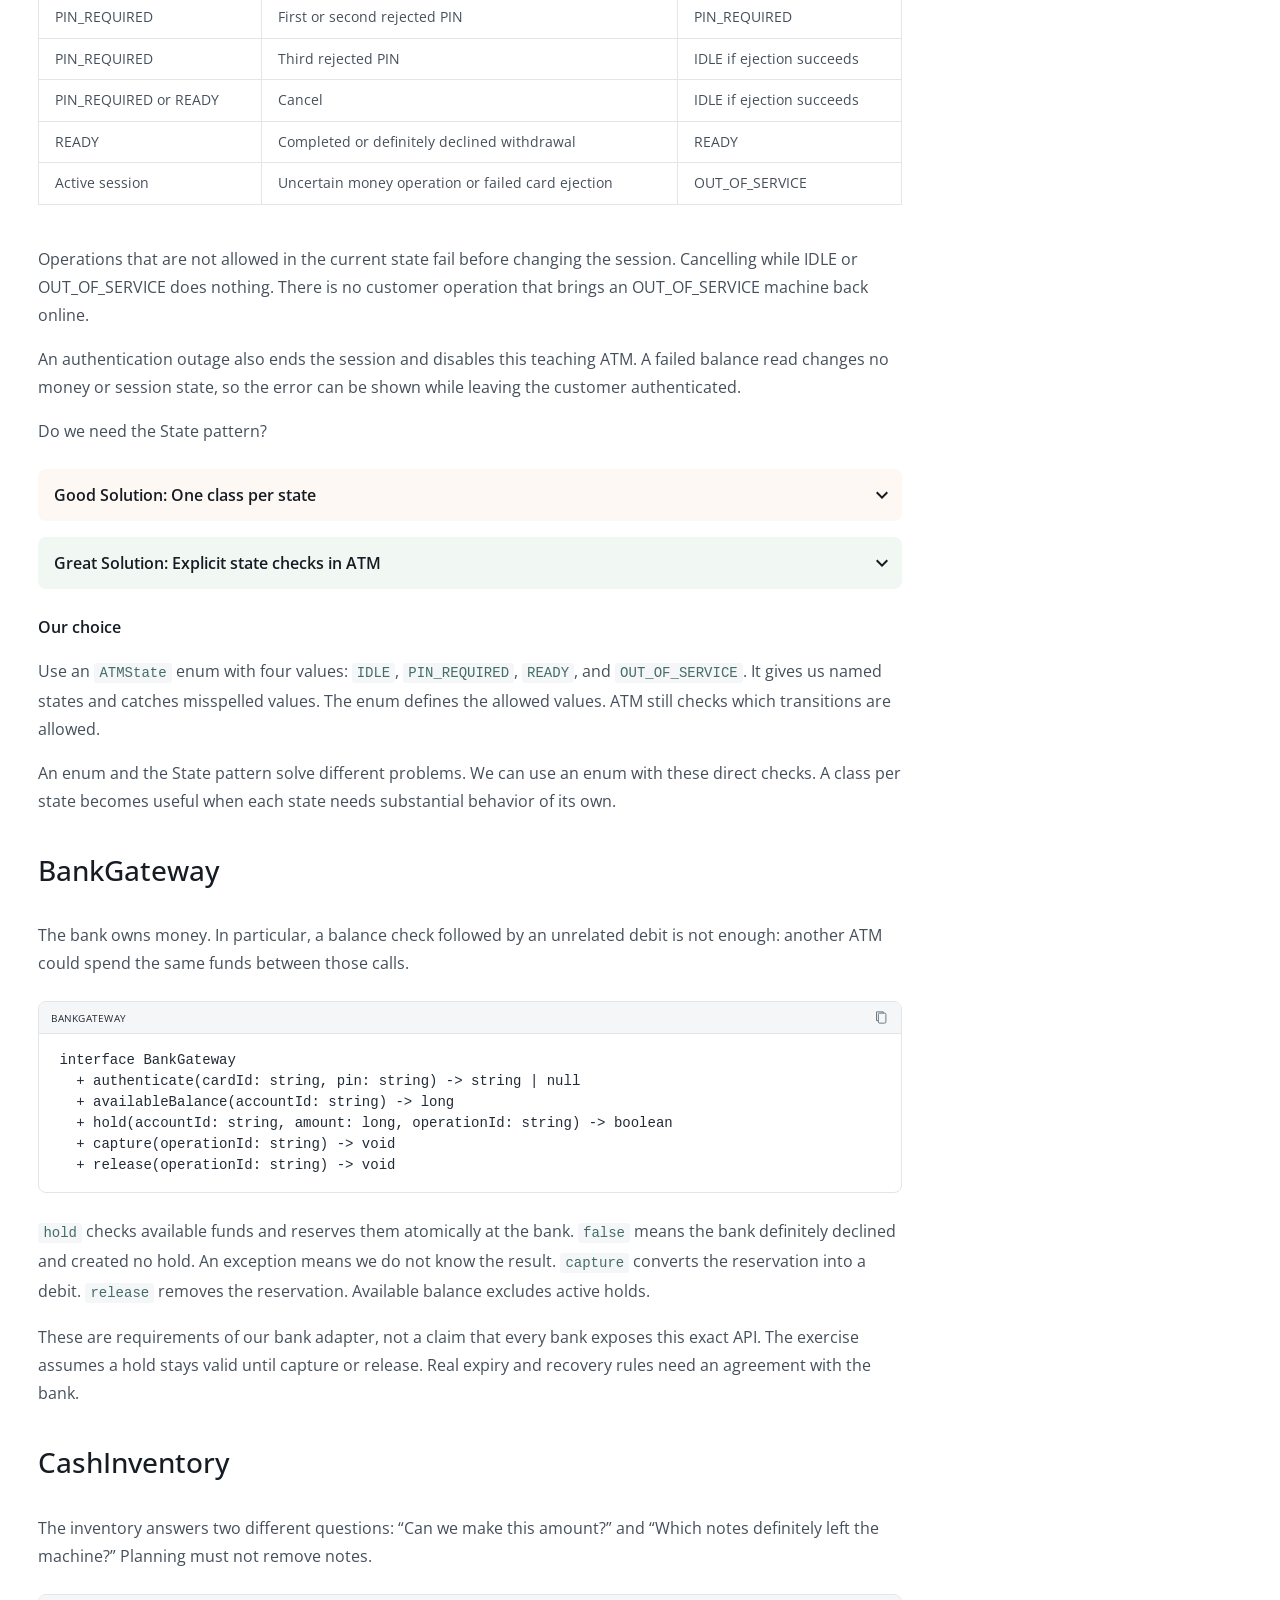
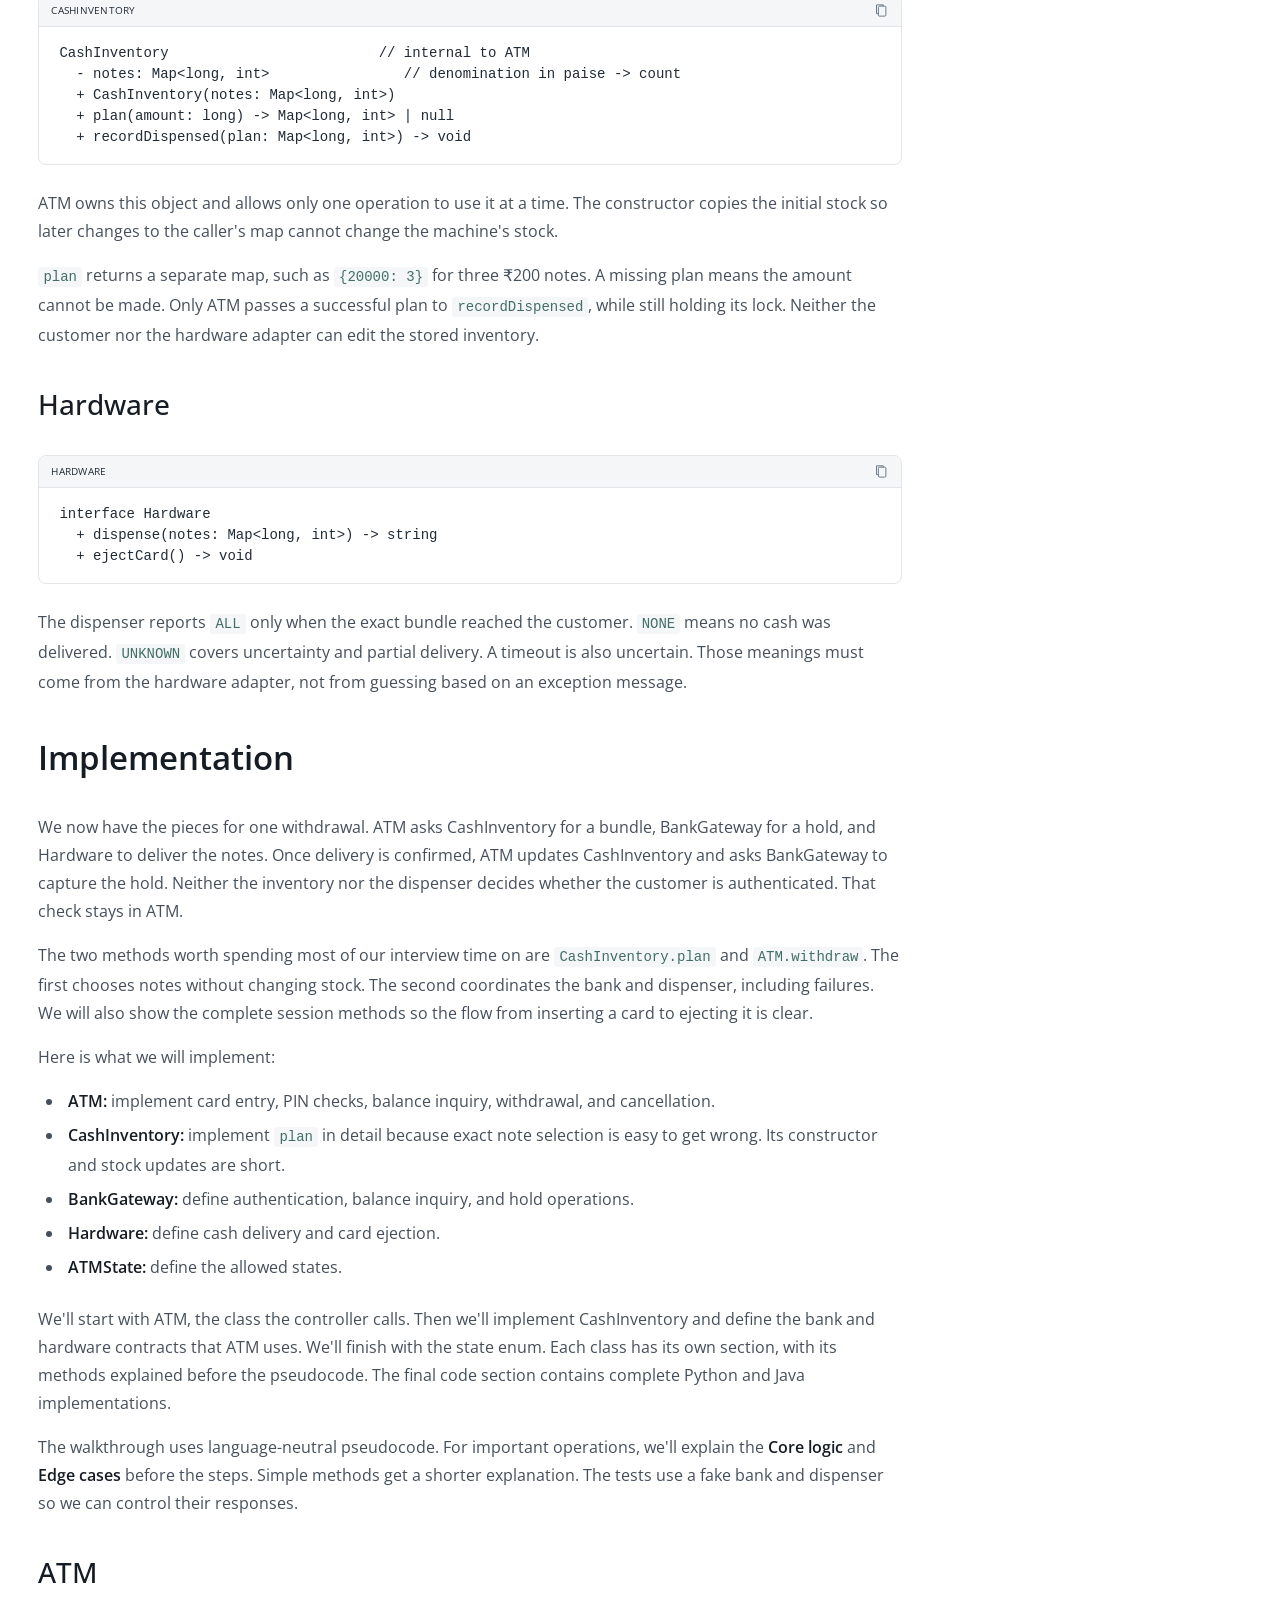
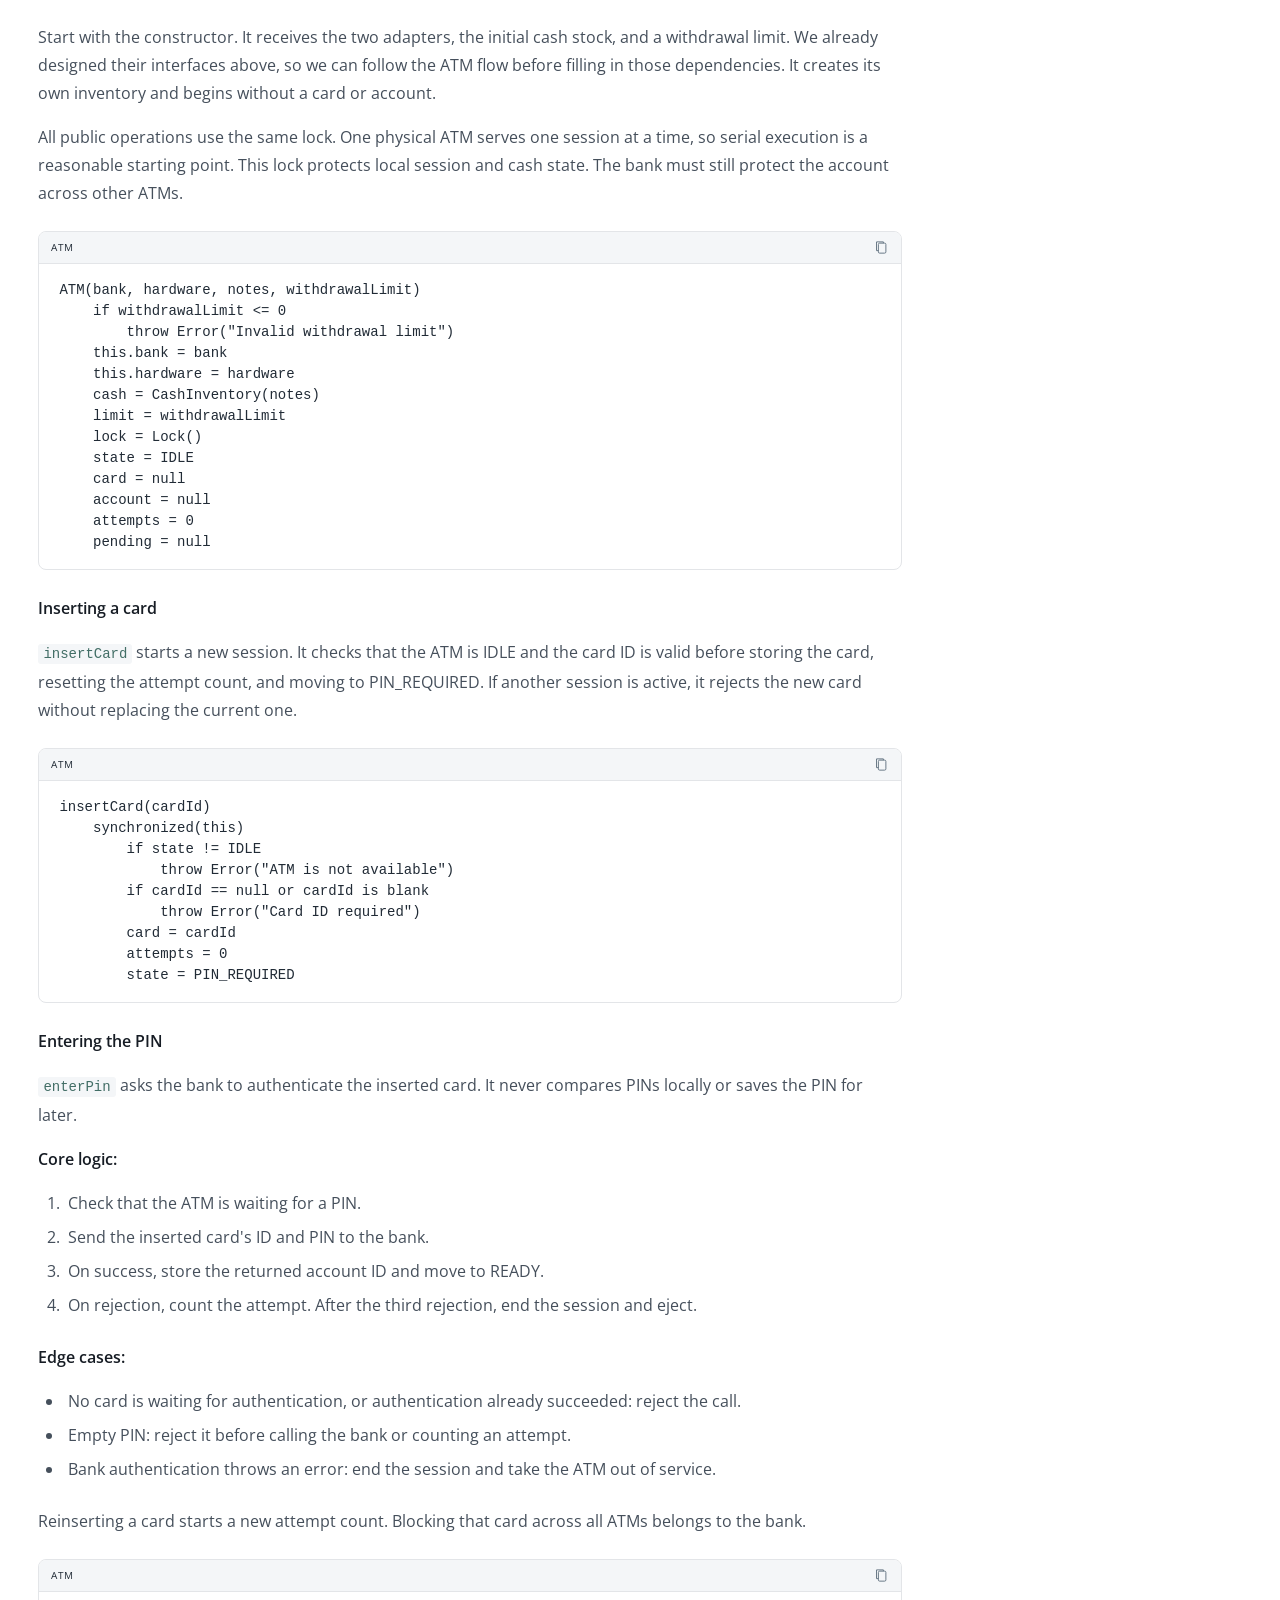
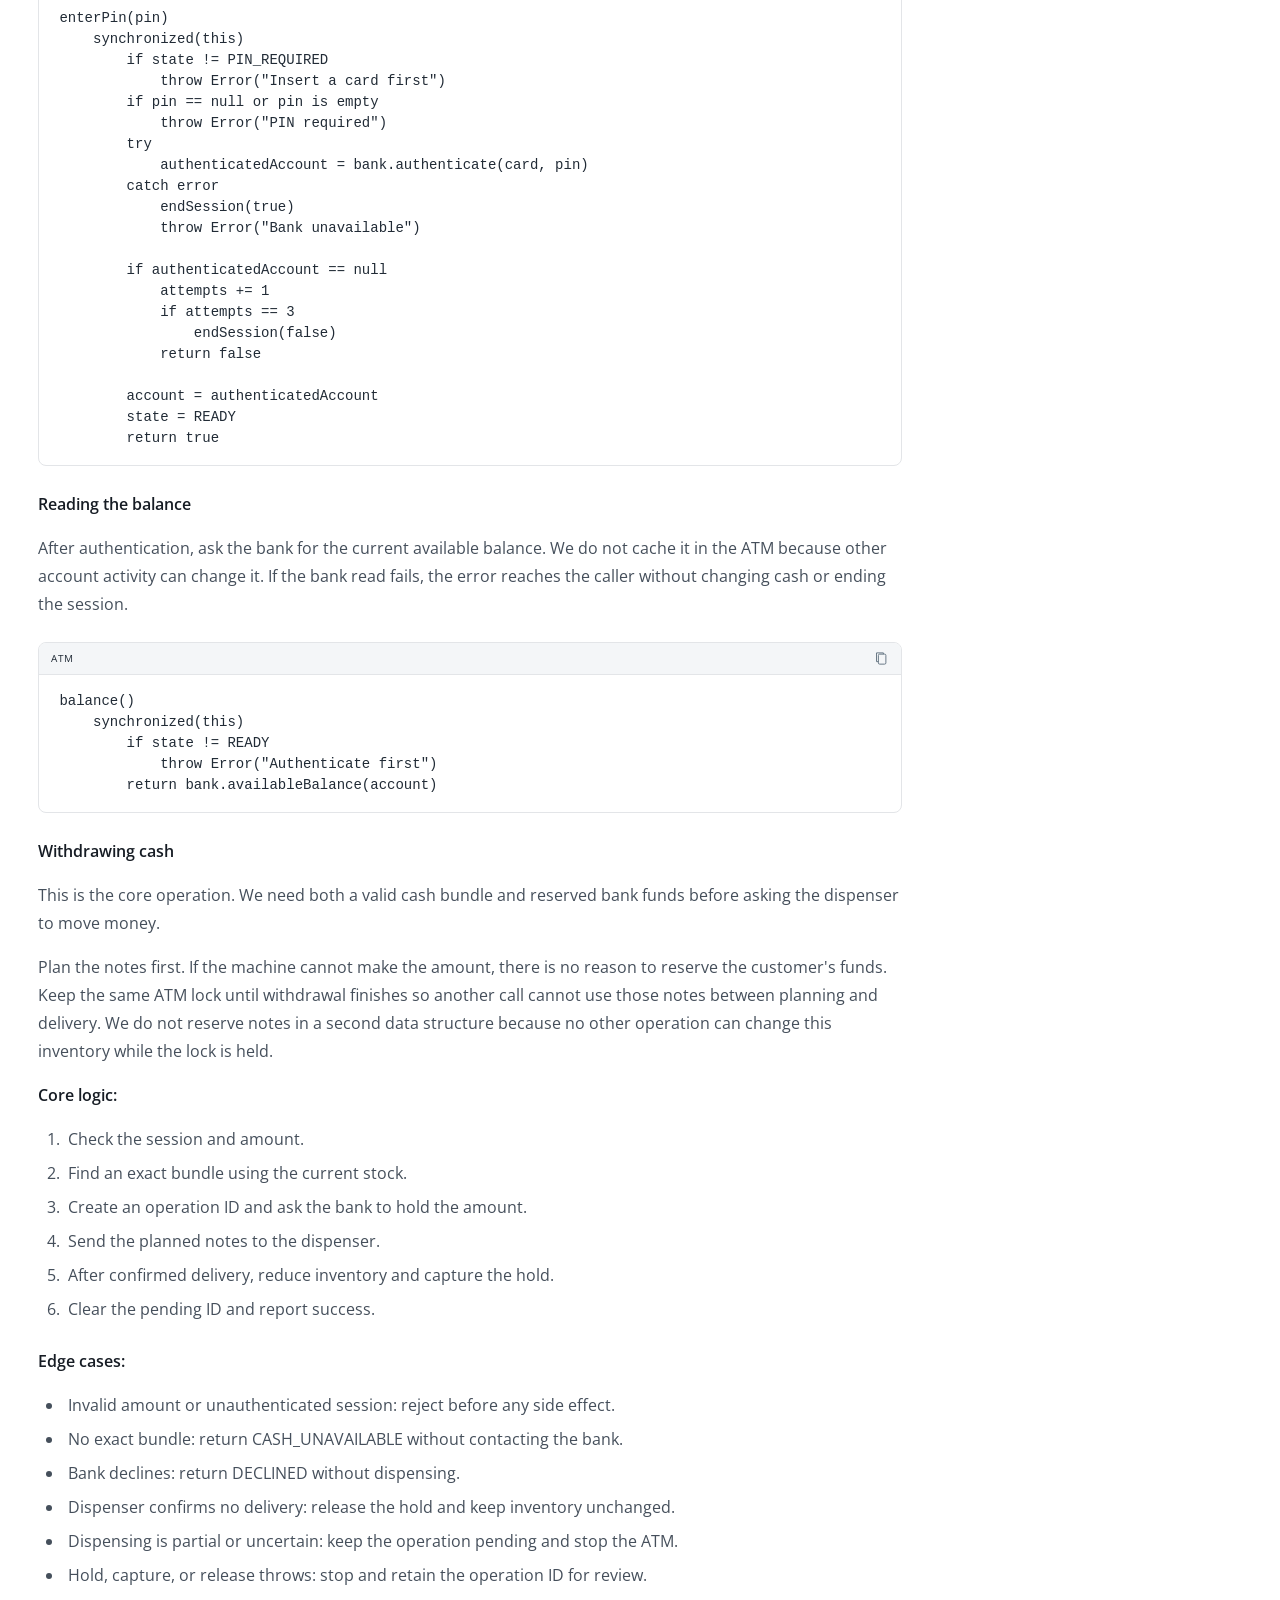
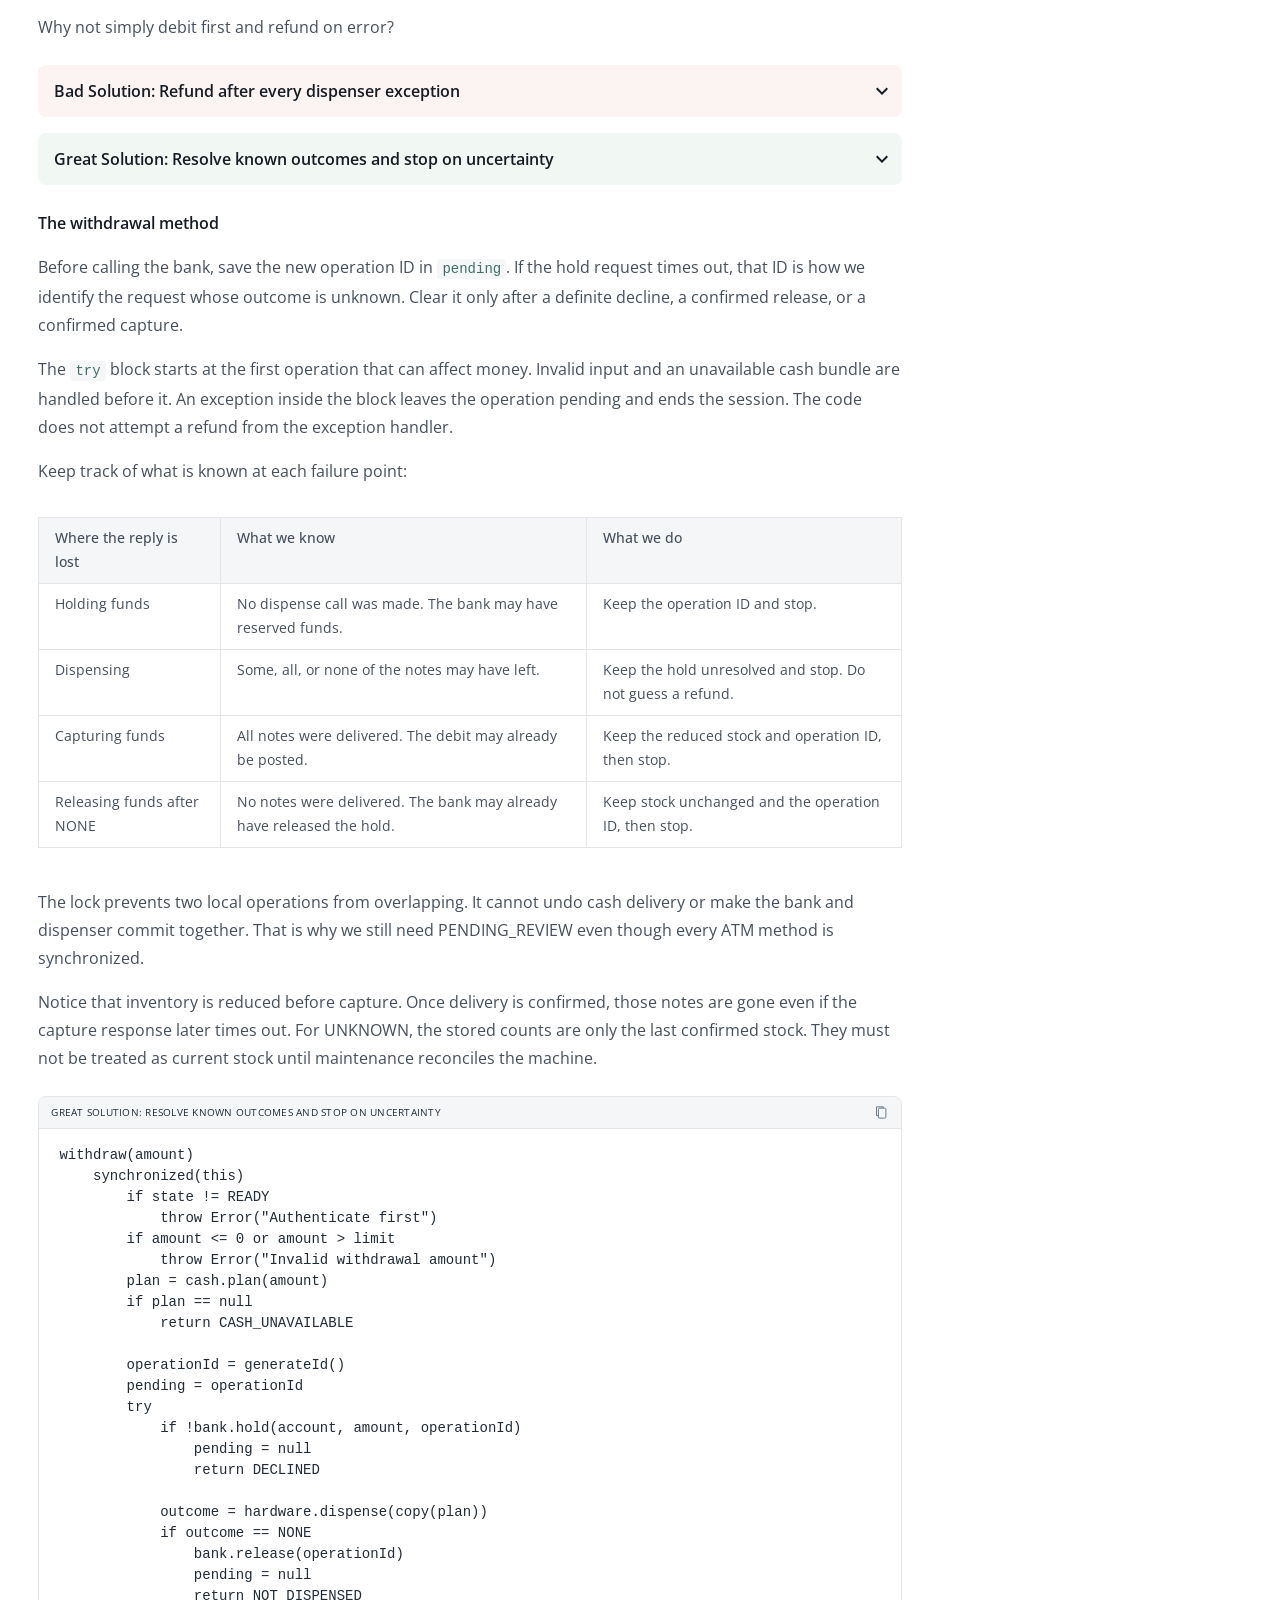
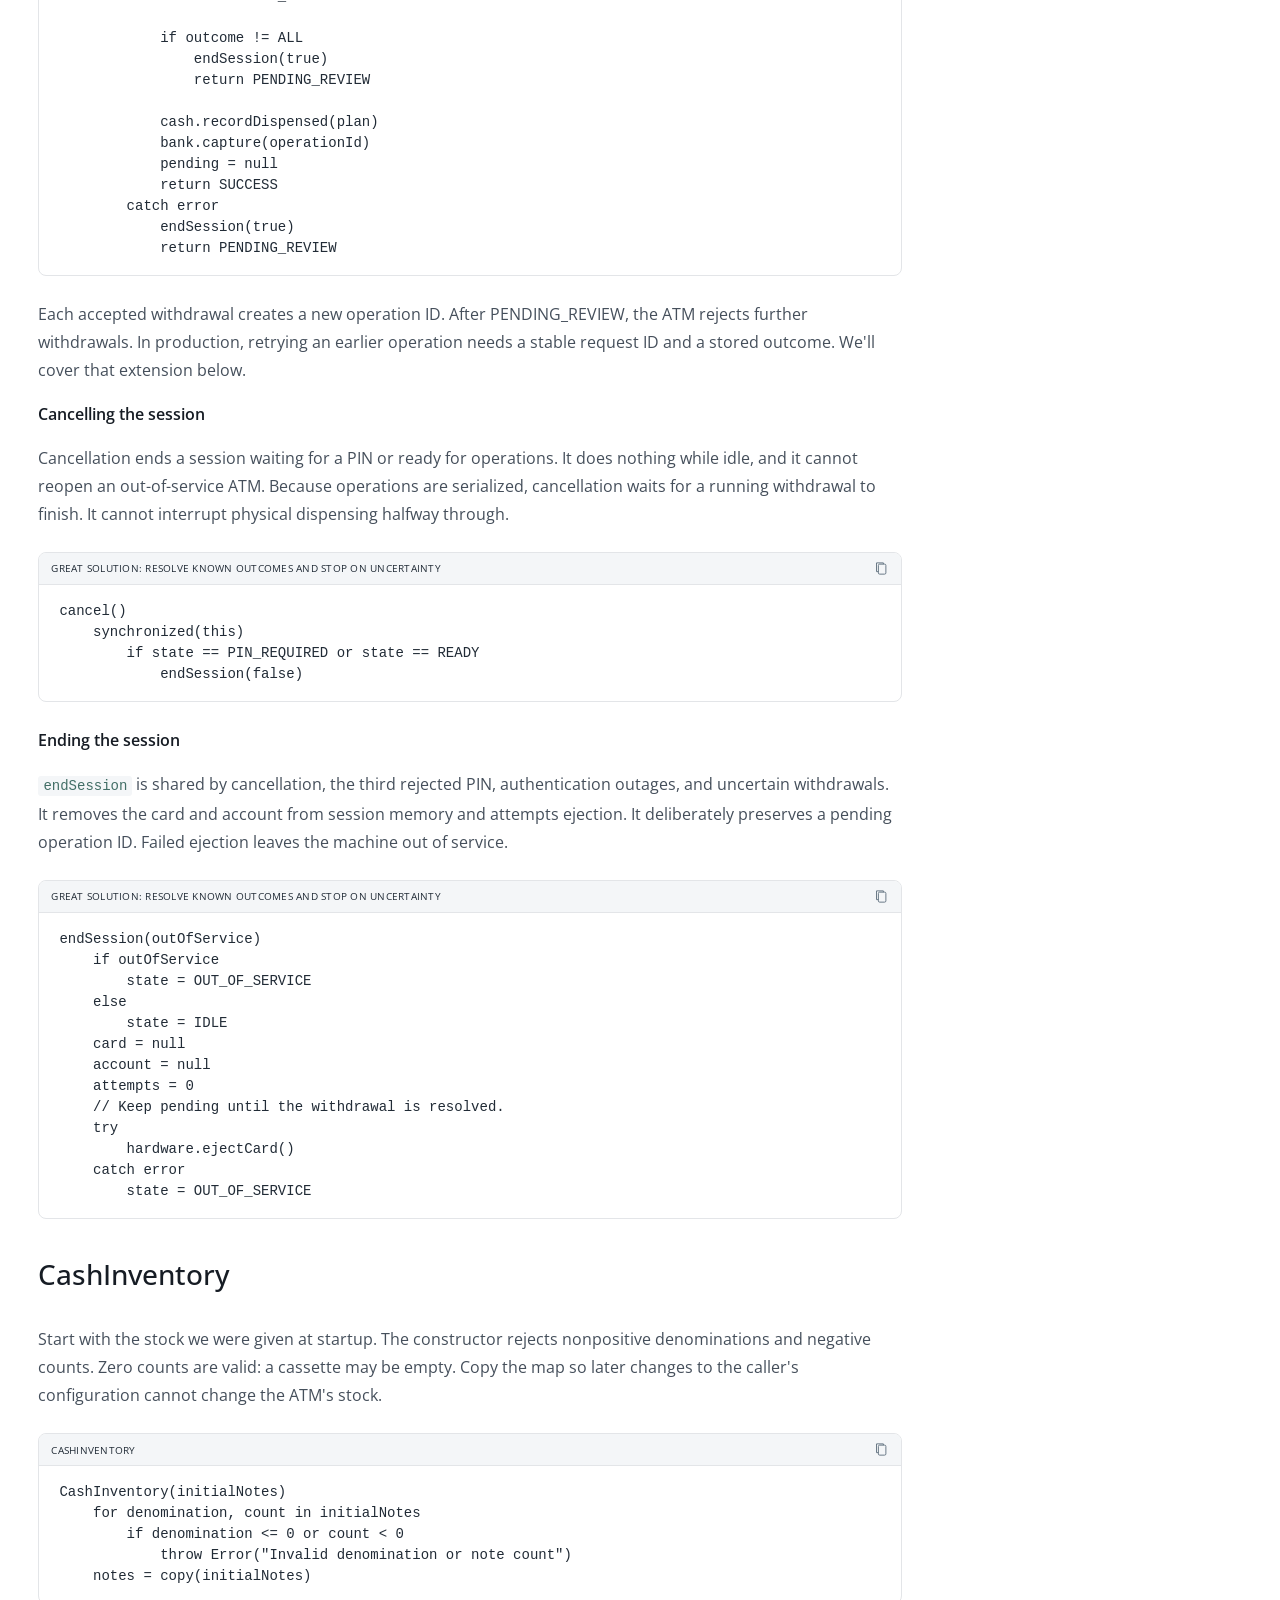
==== commit b5664737: "Explain ATM session methods individually before their pseudocode" ====
--- a/atm/index.html
+++ b/atm/index.html
@@ -379,23 +379,8 @@
     attempts = 0
     pending = null
 </code></pre></div>
-<p><strong>Inserting a card and entering the PIN</strong></p>
-<p><code>insertCard</code> accepts a card only while idle. It stores the card ID and starts a fresh attempt count. <code>enterPin</code> asks the bank to authenticate that card. It never compares PINs locally or saves the PIN for later.</p>
-<p><strong>Core logic:</strong></p>
-<ol>
-<li>Require a card waiting for authentication.</li>
-<li>Send the card ID and PIN to the bank.</li>
-<li>On success, keep the returned account ID and move to READY.</li>
-<li>On rejection, count the attempt. After the third rejection, end the session and eject.</li>
-</ol>
-<p><strong>Edge cases:</strong></p>
-<ul>
-<li>A second card arrives during a session: reject it without replacing the first card.</li>
-<li>Empty input: reject it before calling the bank. It does not count as a rejected PIN attempt.</li>
-<li>Bank authentication fails with an exception: end the session and take the ATM out of service.</li>
-<li>Repeated PIN submissions after success: reject them because the ATM is already READY.</li>
-</ul>
-<p>Reinserting a card starts a new attempt count. Blocking that card across all ATMs belongs to the bank.</p>
+<p><strong>Inserting a card</strong></p>
+<p><code>insertCard</code> starts a new session. It checks that the ATM is IDLE and the card ID is valid before storing the card, resetting the attempt count, and moving to PIN_REQUIRED. If another session is active, it rejects the new card without replacing the current one.</p>
 <div class="codebox"><div class="codebar"><span class="code-title">ATM</span><button aria-label="Copy code" class="copy"><svg aria-hidden="true" fill="none" height="15" stroke="currentColor" stroke-width="1.5" viewbox="0 0 24 24" width="15"><rect height="16" rx="2" width="12" x="7" y="5"></rect><path d="M15 5V3H4v14h3"></path></svg></button></div><pre><code>insertCard(cardId)
     synchronized(this)
         if state != IDLE
@@ -405,8 +390,24 @@
         card = cardId
         attempts = 0
         state = PIN_REQUIRED
-
-enterPin(pin)
+</code></pre></div>
+<p><strong>Entering the PIN</strong></p>
+<p><code>enterPin</code> asks the bank to authenticate the inserted card. It never compares PINs locally or saves the PIN for later.</p>
+<p><strong>Core logic:</strong></p>
+<ol>
+<li>Check that the ATM is waiting for a PIN.</li>
+<li>Send the inserted card's ID and PIN to the bank.</li>
+<li>On success, store the returned account ID and move to READY.</li>
+<li>On rejection, count the attempt. After the third rejection, end the session and eject.</li>
+</ol>
+<p><strong>Edge cases:</strong></p>
+<ul>
+<li>No card is waiting for authentication, or authentication already succeeded: reject the call.</li>
+<li>Empty PIN: reject it before calling the bank or counting an attempt.</li>
+<li>Bank authentication throws an error: end the session and take the ATM out of service.</li>
+</ul>
+<p>Reinserting a card starts a new attempt count. Blocking that card across all ATMs belongs to the bank.</p>
+<div class="codebox"><div class="codebar"><span class="code-title">ATM</span><button aria-label="Copy code" class="copy"><svg aria-hidden="true" fill="none" height="15" stroke="currentColor" stroke-width="1.5" viewbox="0 0 24 24" width="15"><rect height="16" rx="2" width="12" x="7" y="5"></rect><path d="M15 5V3H4v14h3"></path></svg></button></div><pre><code>enterPin(pin)
     synchronized(this)
         if state != PIN_REQUIRED
             throw Error("Insert a card first")
@@ -535,15 +536,16 @@
             return PENDING_REVIEW
 </code></pre></div>
 <p>Each accepted withdrawal creates a new operation ID. After PENDING_REVIEW, the ATM rejects further withdrawals. In production, retrying an earlier operation needs a stable request ID and a stored outcome. We'll cover that extension below.</p>
-<p><strong>Cancellation and ending the session</strong></p>
+<p><strong>Cancelling the session</strong></p>
 <p>Cancellation ends a session waiting for a PIN or ready for operations. It does nothing while idle, and it cannot reopen an out-of-service ATM. Because operations are serialized, cancellation waits for a running withdrawal to finish. It cannot interrupt physical dispensing halfway through.</p>
-<p><code>endSession</code> is shared by cancellation, the third rejected PIN, authentication outages, and uncertain withdrawals. It removes the card and account from session memory and attempts ejection. It deliberately preserves a pending operation ID. Failed ejection leaves the machine out of service.</p>
 <div class="codebox"><div class="codebar"><span class="code-title">Great Solution: Resolve known outcomes and stop on uncertainty</span><button aria-label="Copy code" class="copy"><svg aria-hidden="true" fill="none" height="15" stroke="currentColor" stroke-width="1.5" viewbox="0 0 24 24" width="15"><rect height="16" rx="2" width="12" x="7" y="5"></rect><path d="M15 5V3H4v14h3"></path></svg></button></div><pre><code>cancel()
     synchronized(this)
         if state == PIN_REQUIRED or state == READY
             endSession(false)
-
-endSession(outOfService)
+</code></pre></div>
+<p><strong>Ending the session</strong></p>
+<p><code>endSession</code> is shared by cancellation, the third rejected PIN, authentication outages, and uncertain withdrawals. It removes the card and account from session memory and attempts ejection. It deliberately preserves a pending operation ID. Failed ejection leaves the machine out of service.</p>
+<div class="codebox"><div class="codebar"><span class="code-title">Great Solution: Resolve known outcomes and stop on uncertainty</span><button aria-label="Copy code" class="copy"><svg aria-hidden="true" fill="none" height="15" stroke="currentColor" stroke-width="1.5" viewbox="0 0 24 24" width="15"><rect height="16" rx="2" width="12" x="7" y="5"></rect><path d="M15 5V3H4v14h3"></path></svg></button></div><pre><code>endSession(outOfService)
     if outOfService
         state = OUT_OF_SERVICE
     else
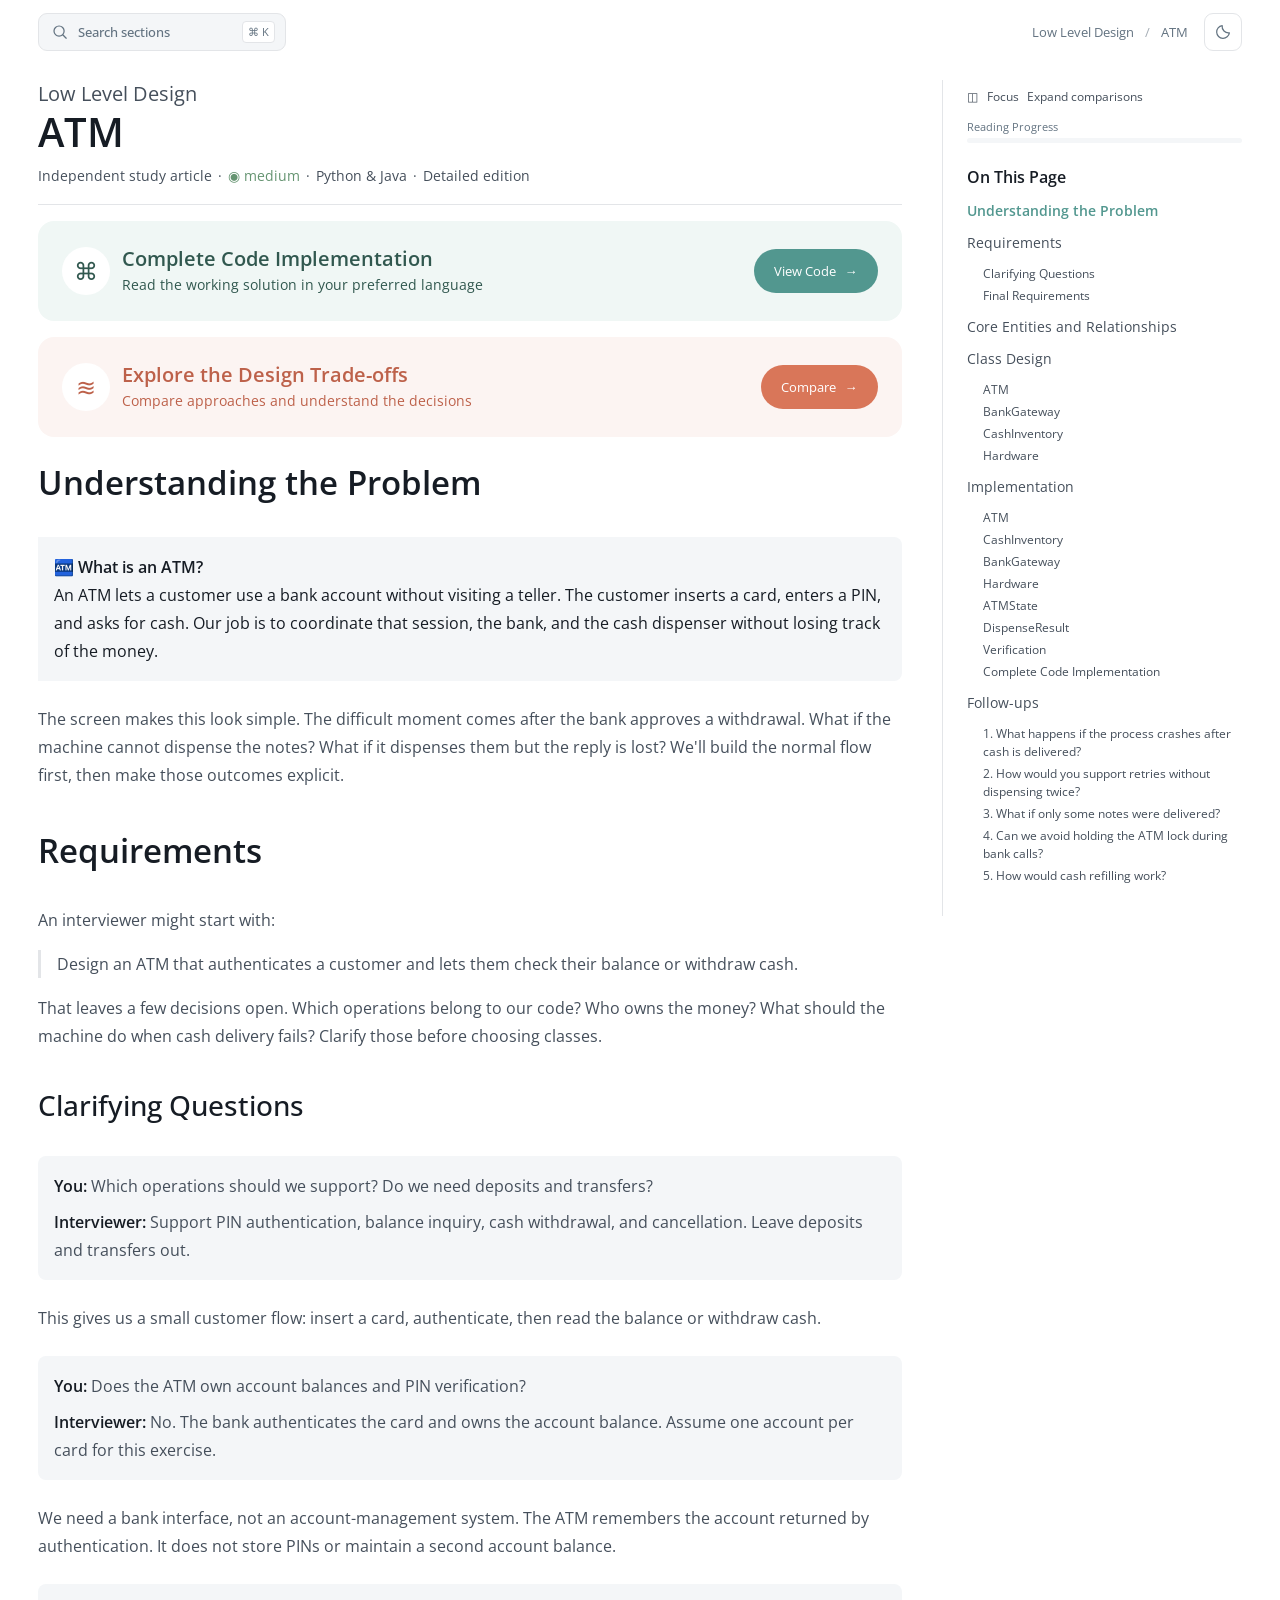
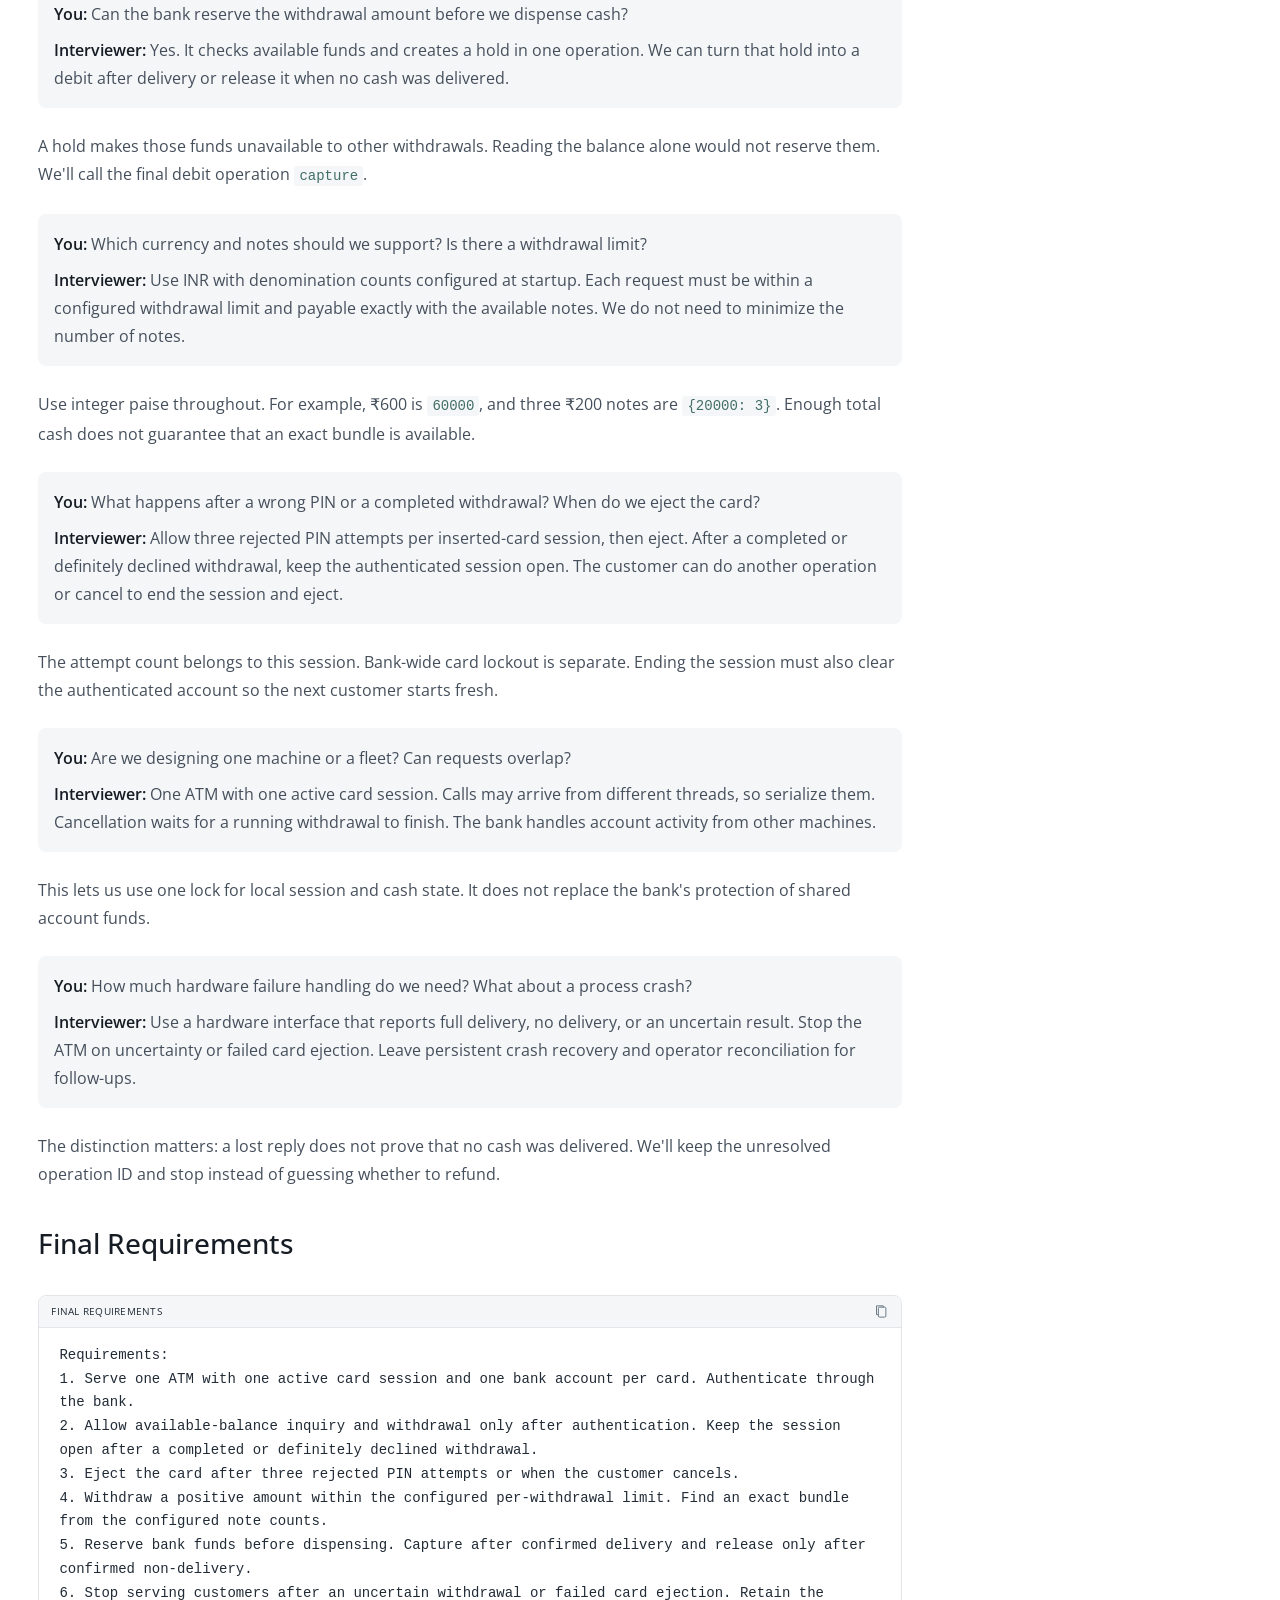
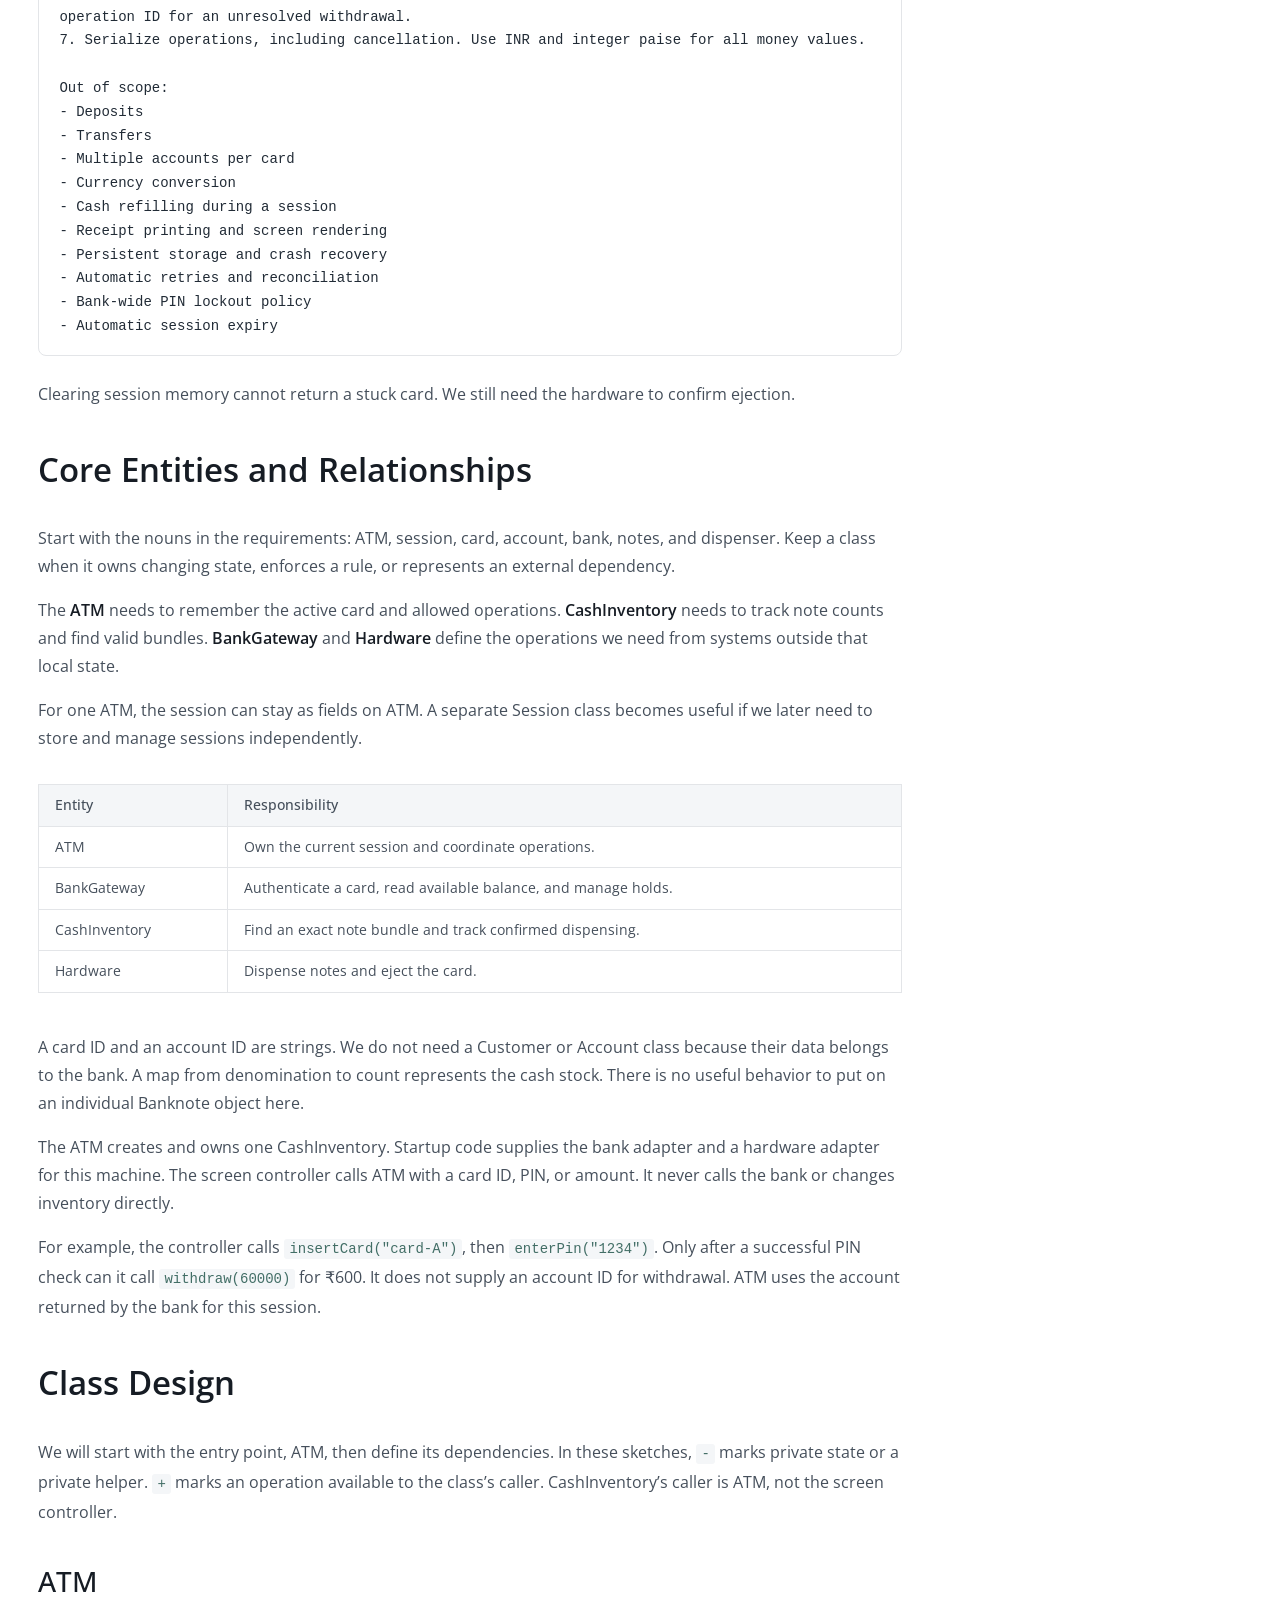
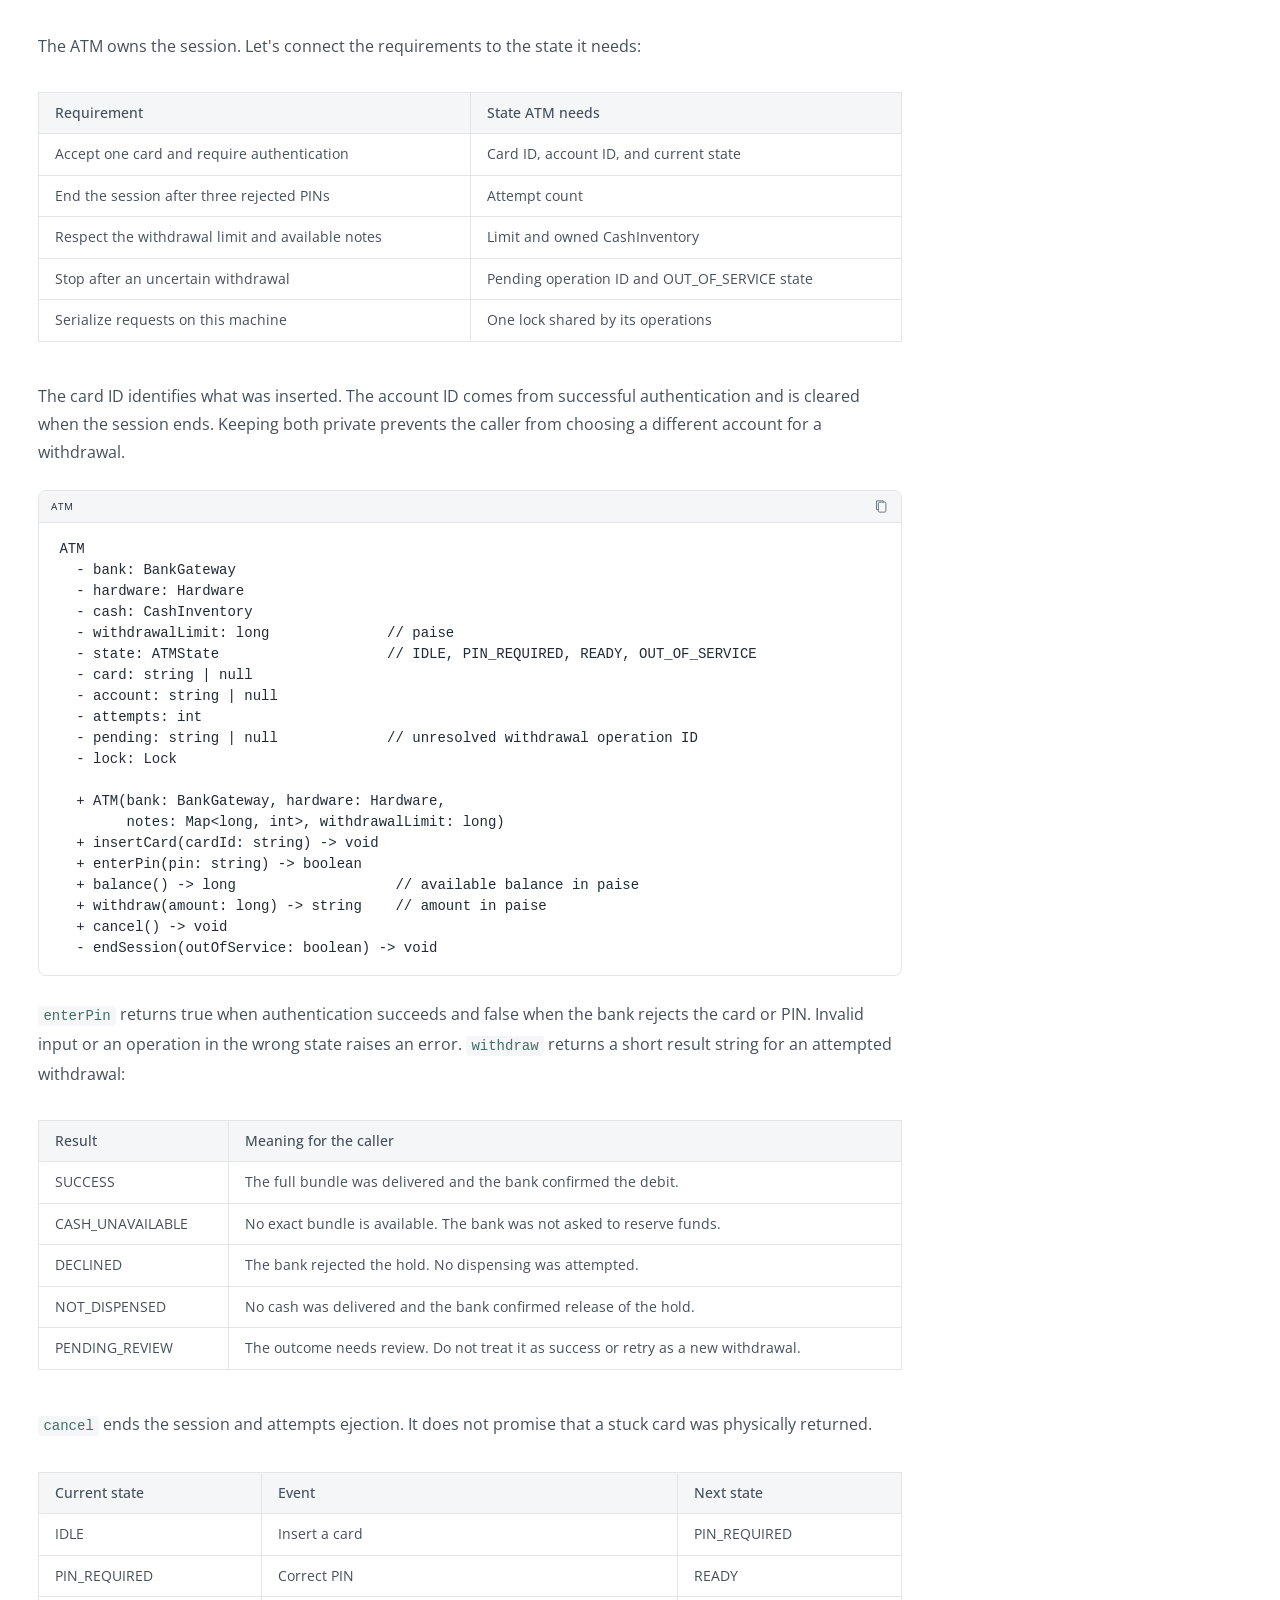
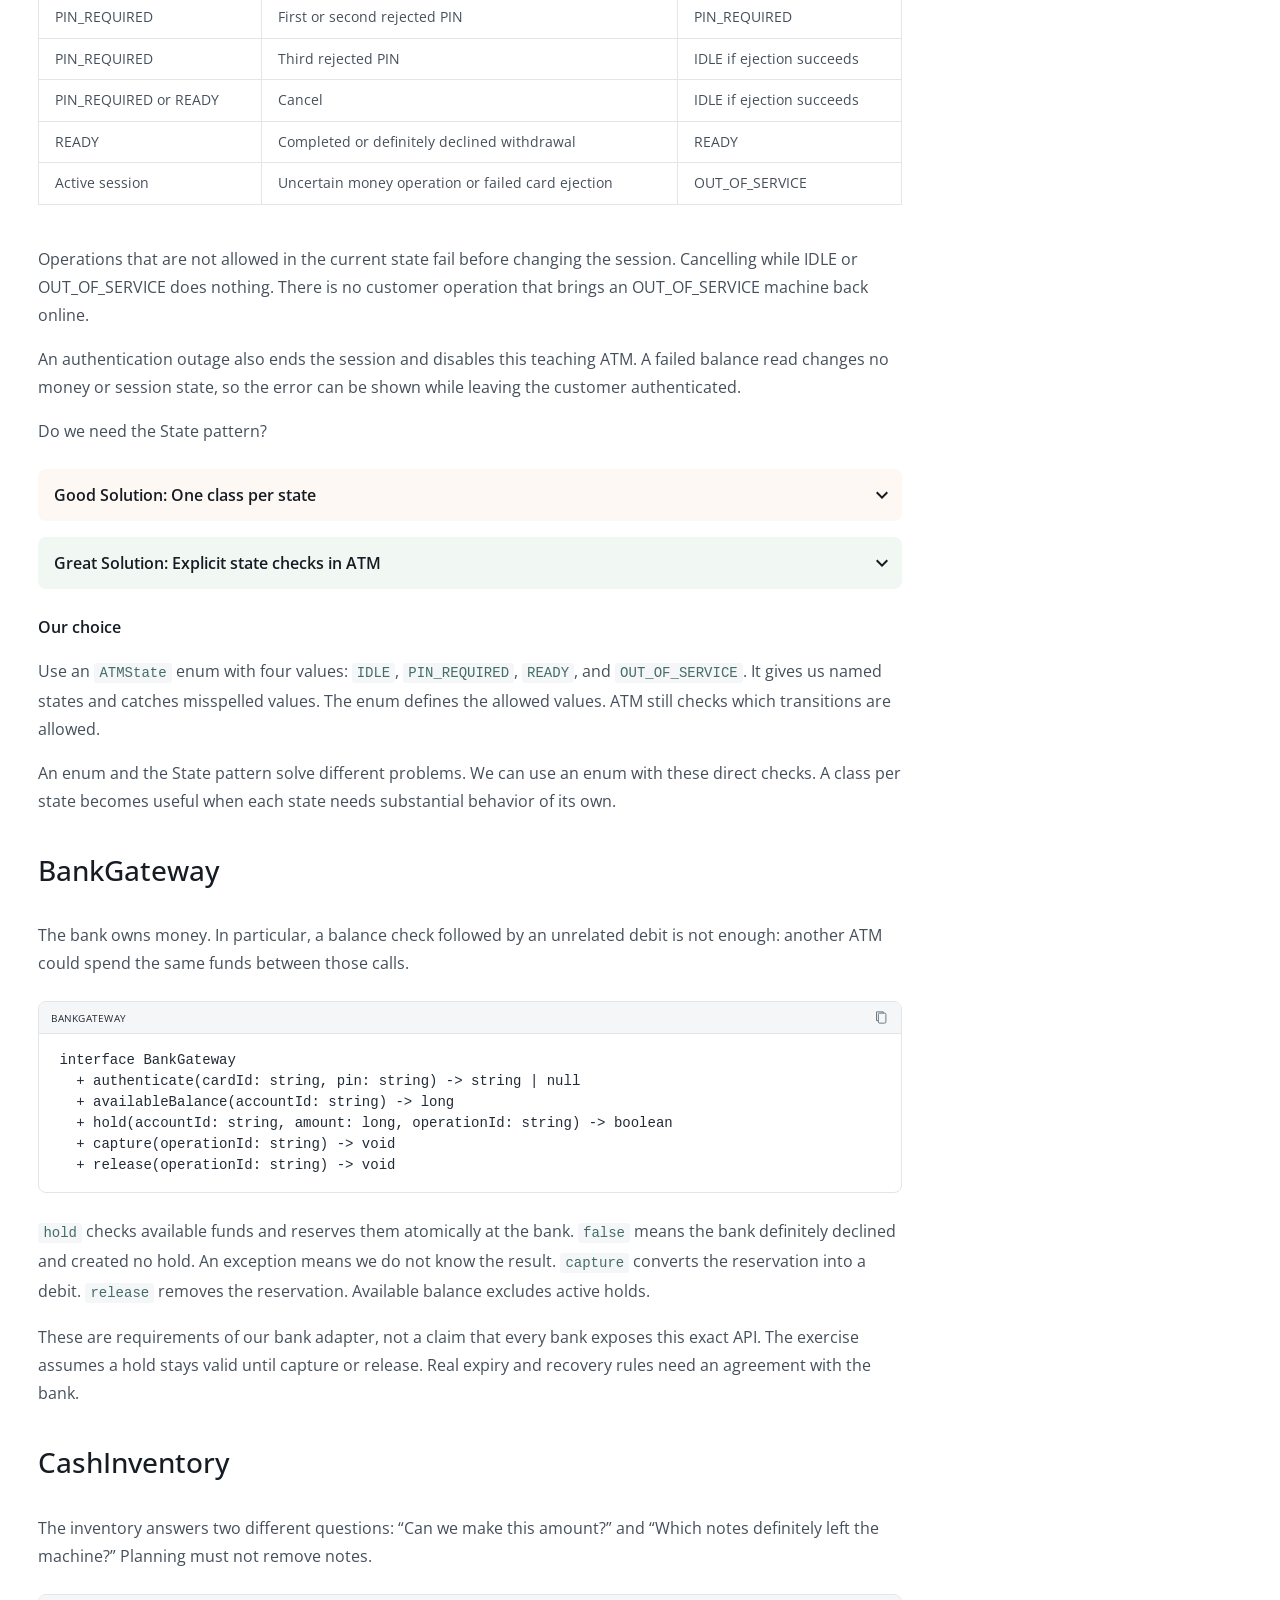
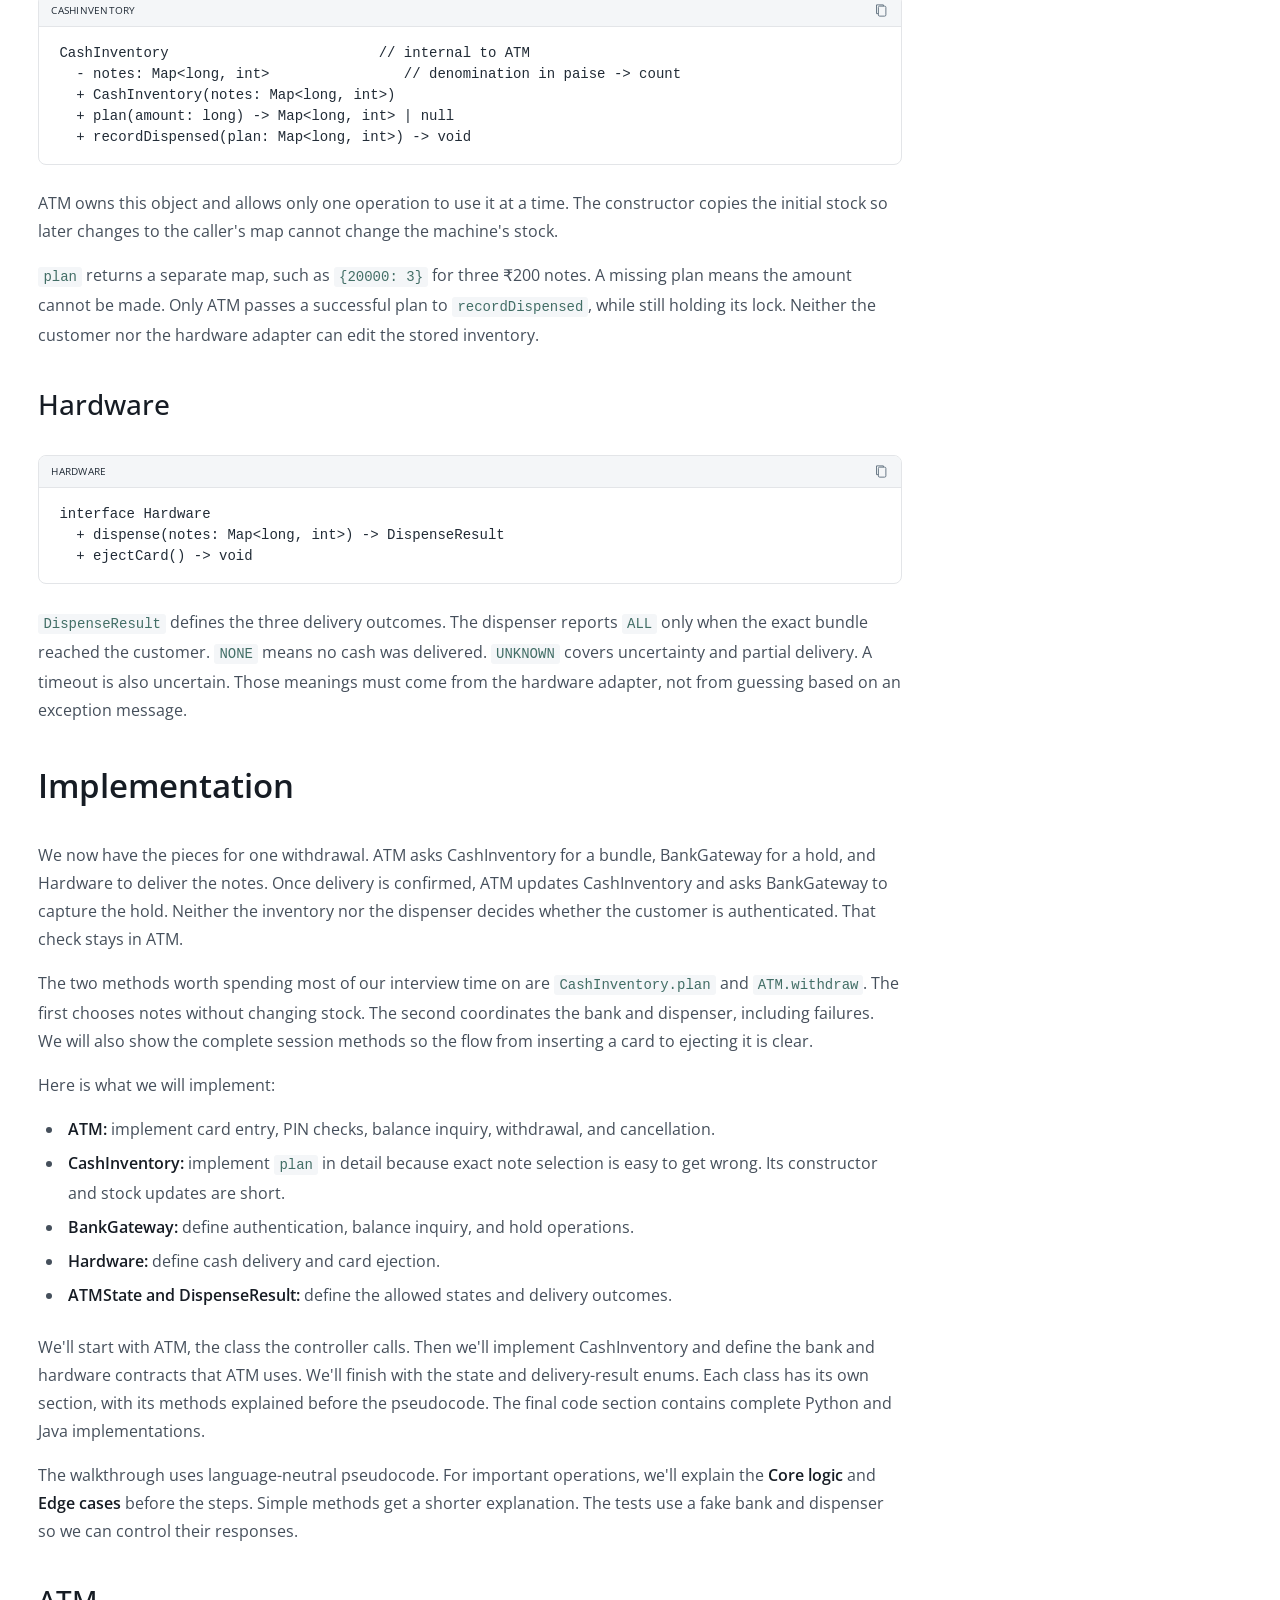
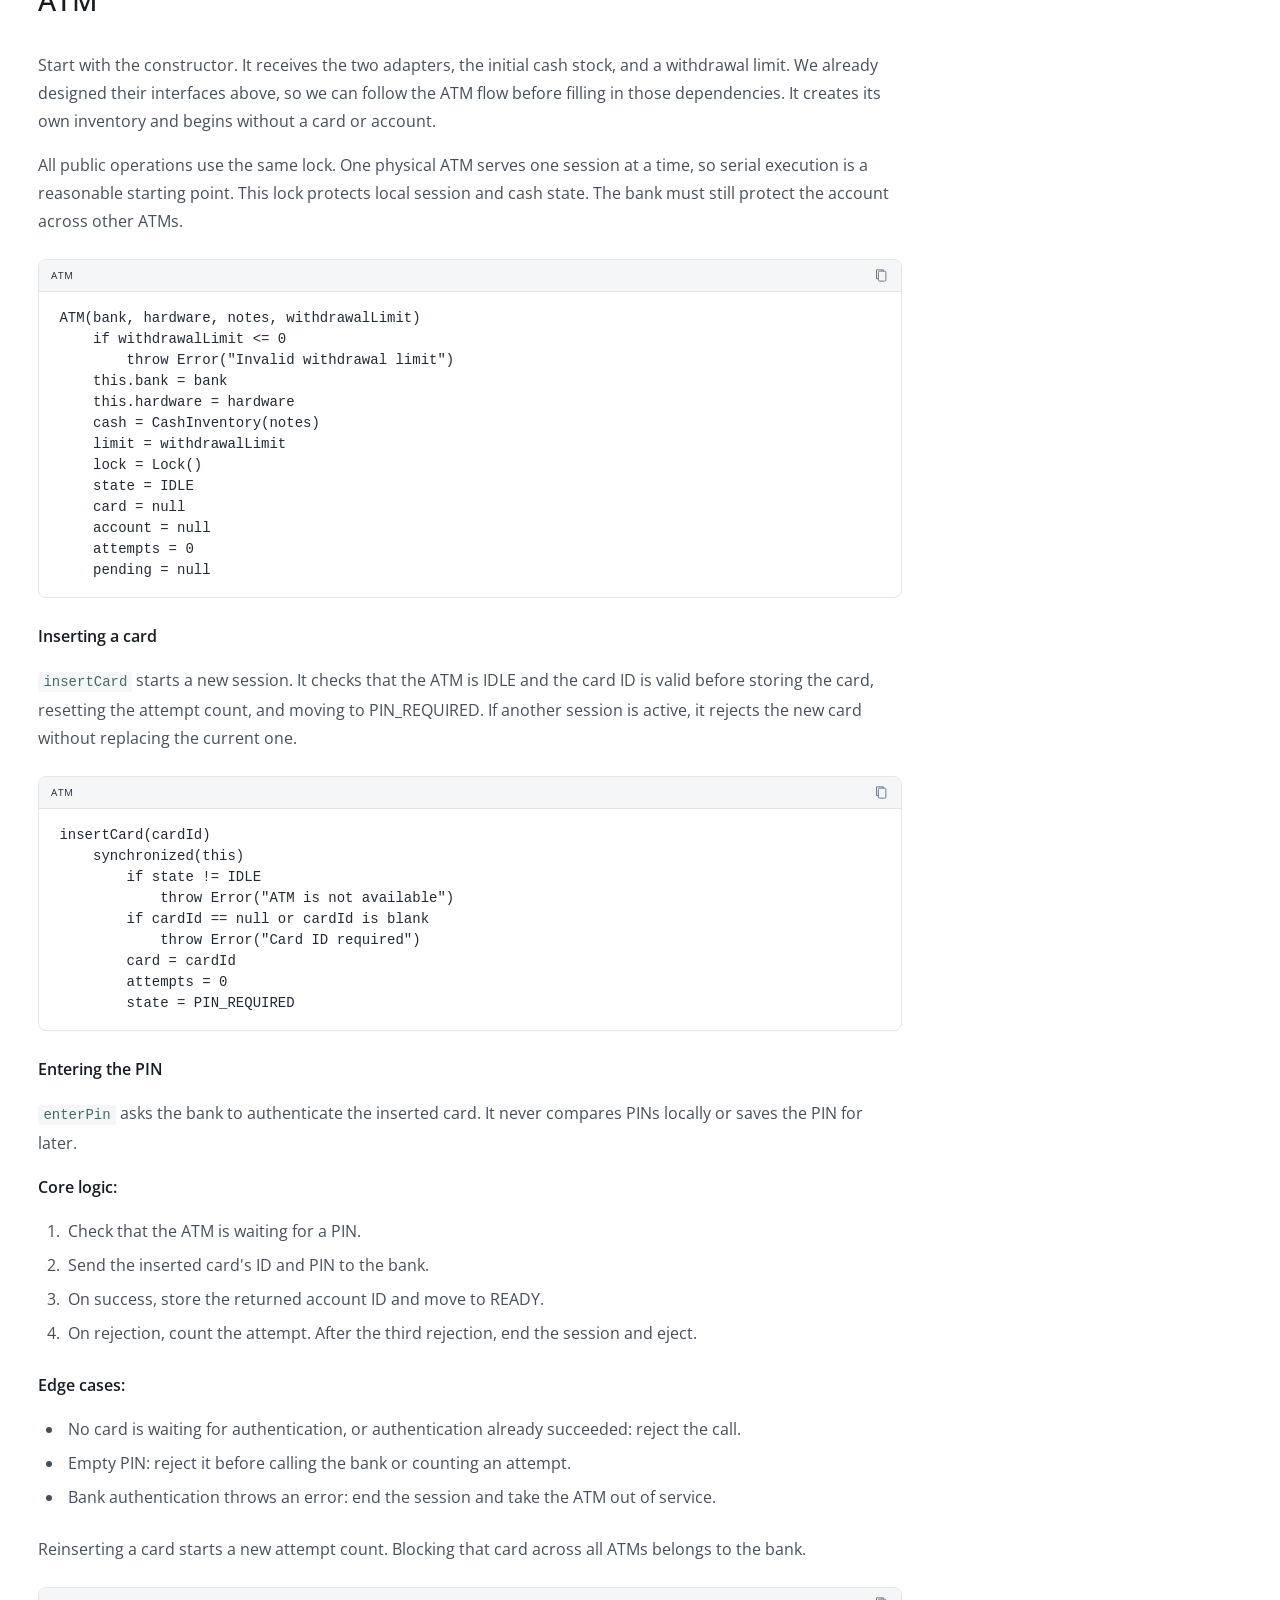
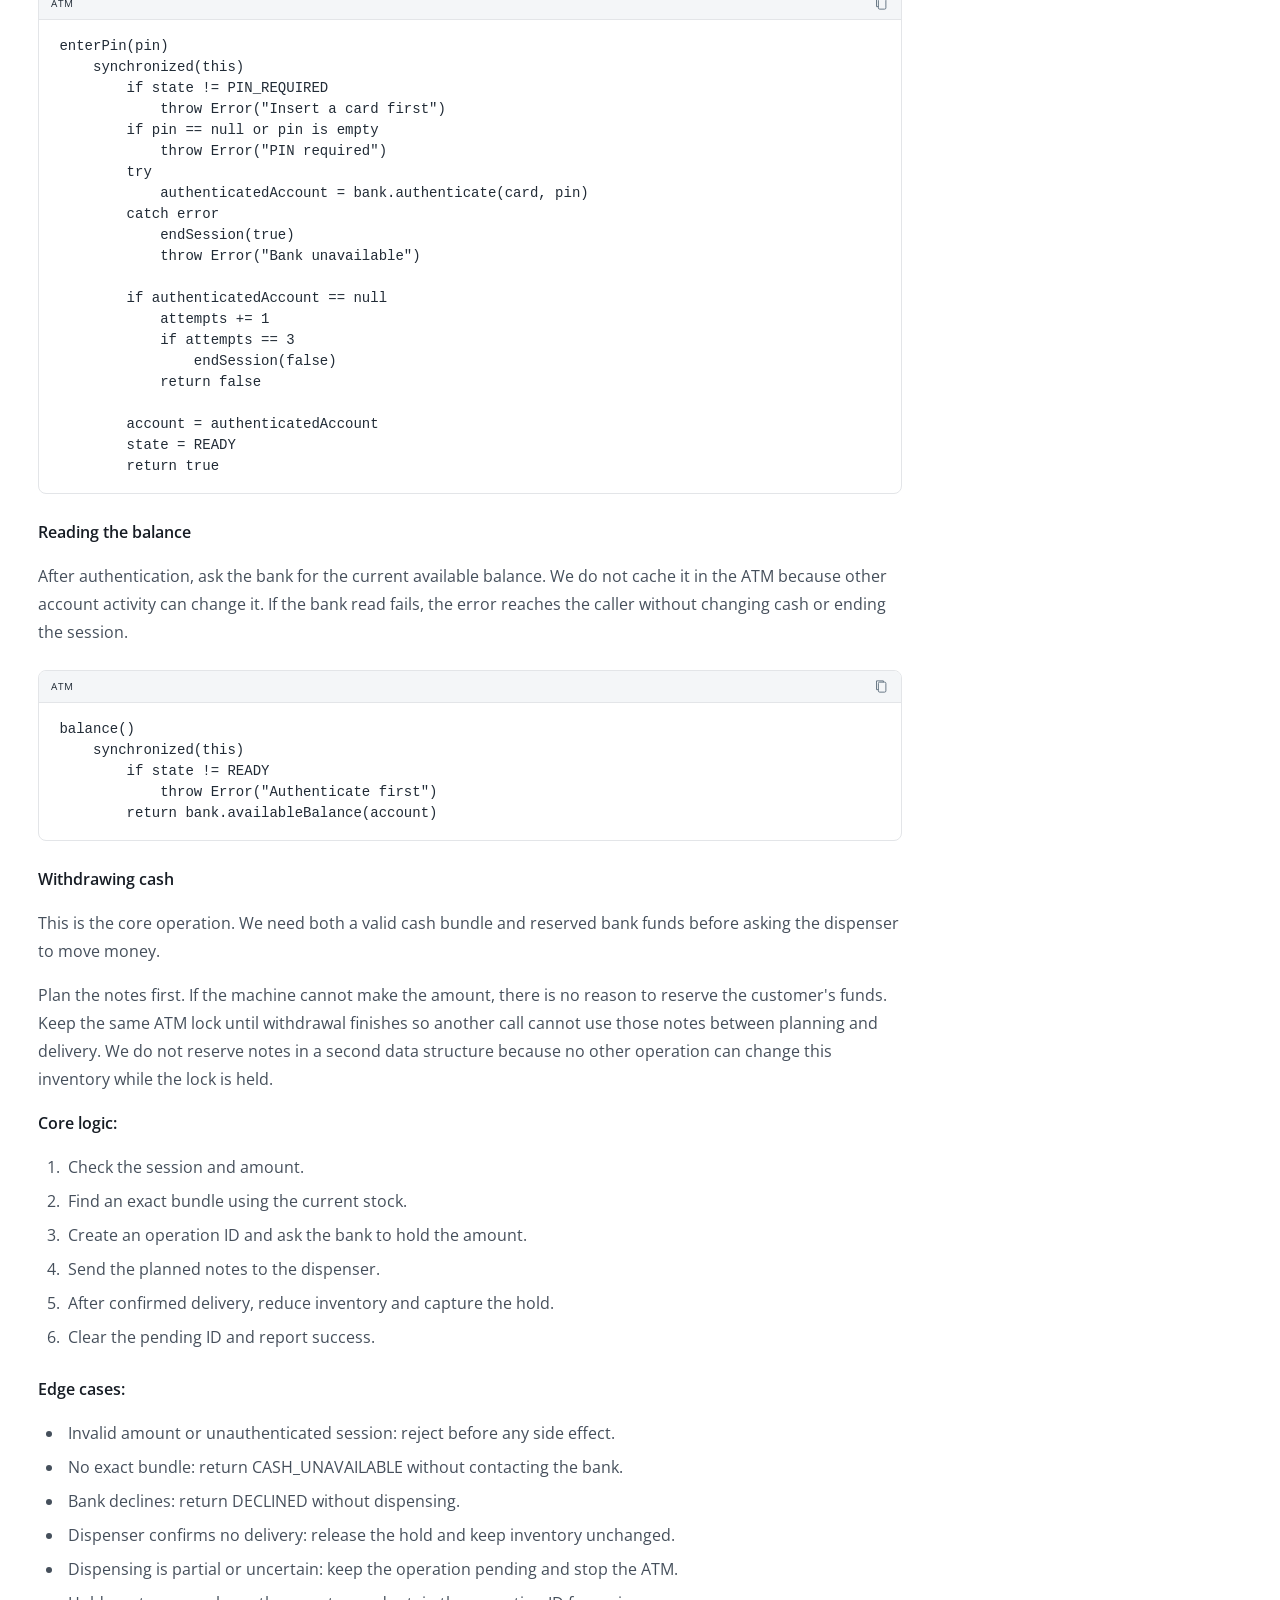
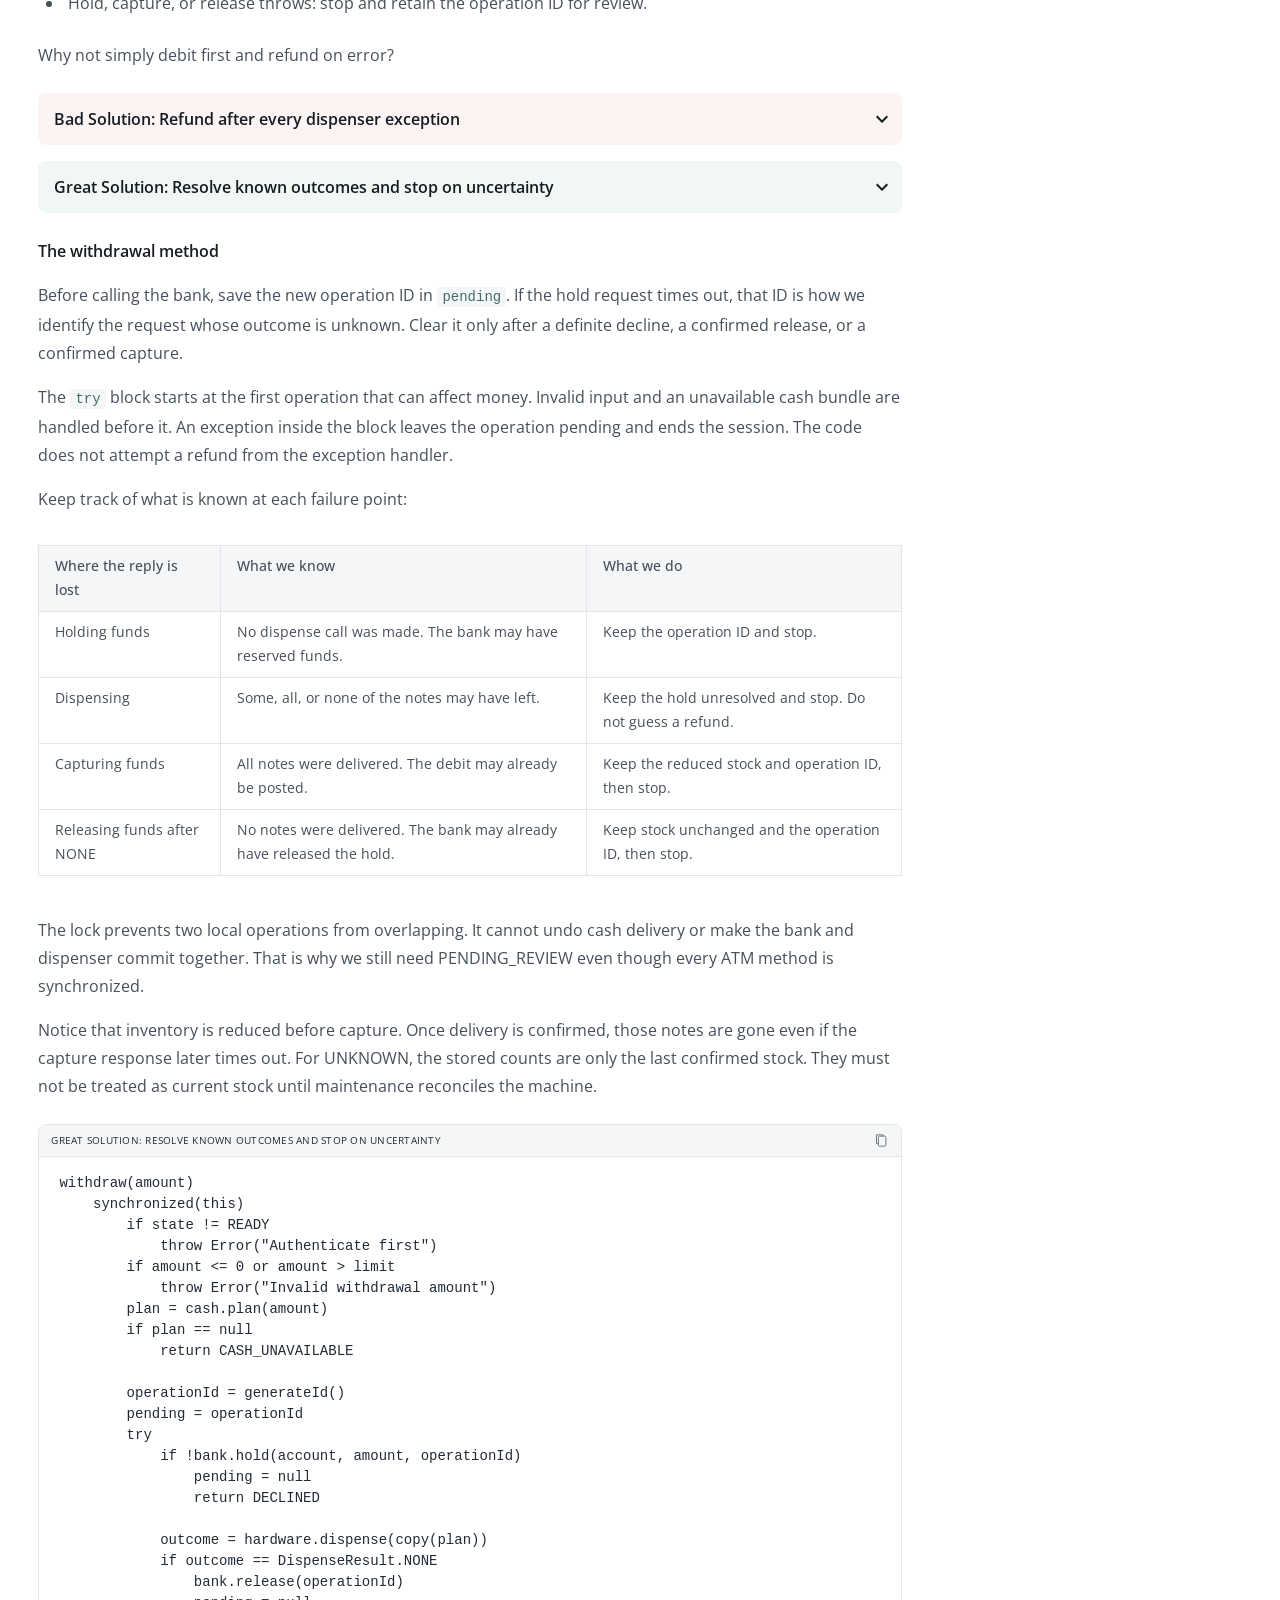
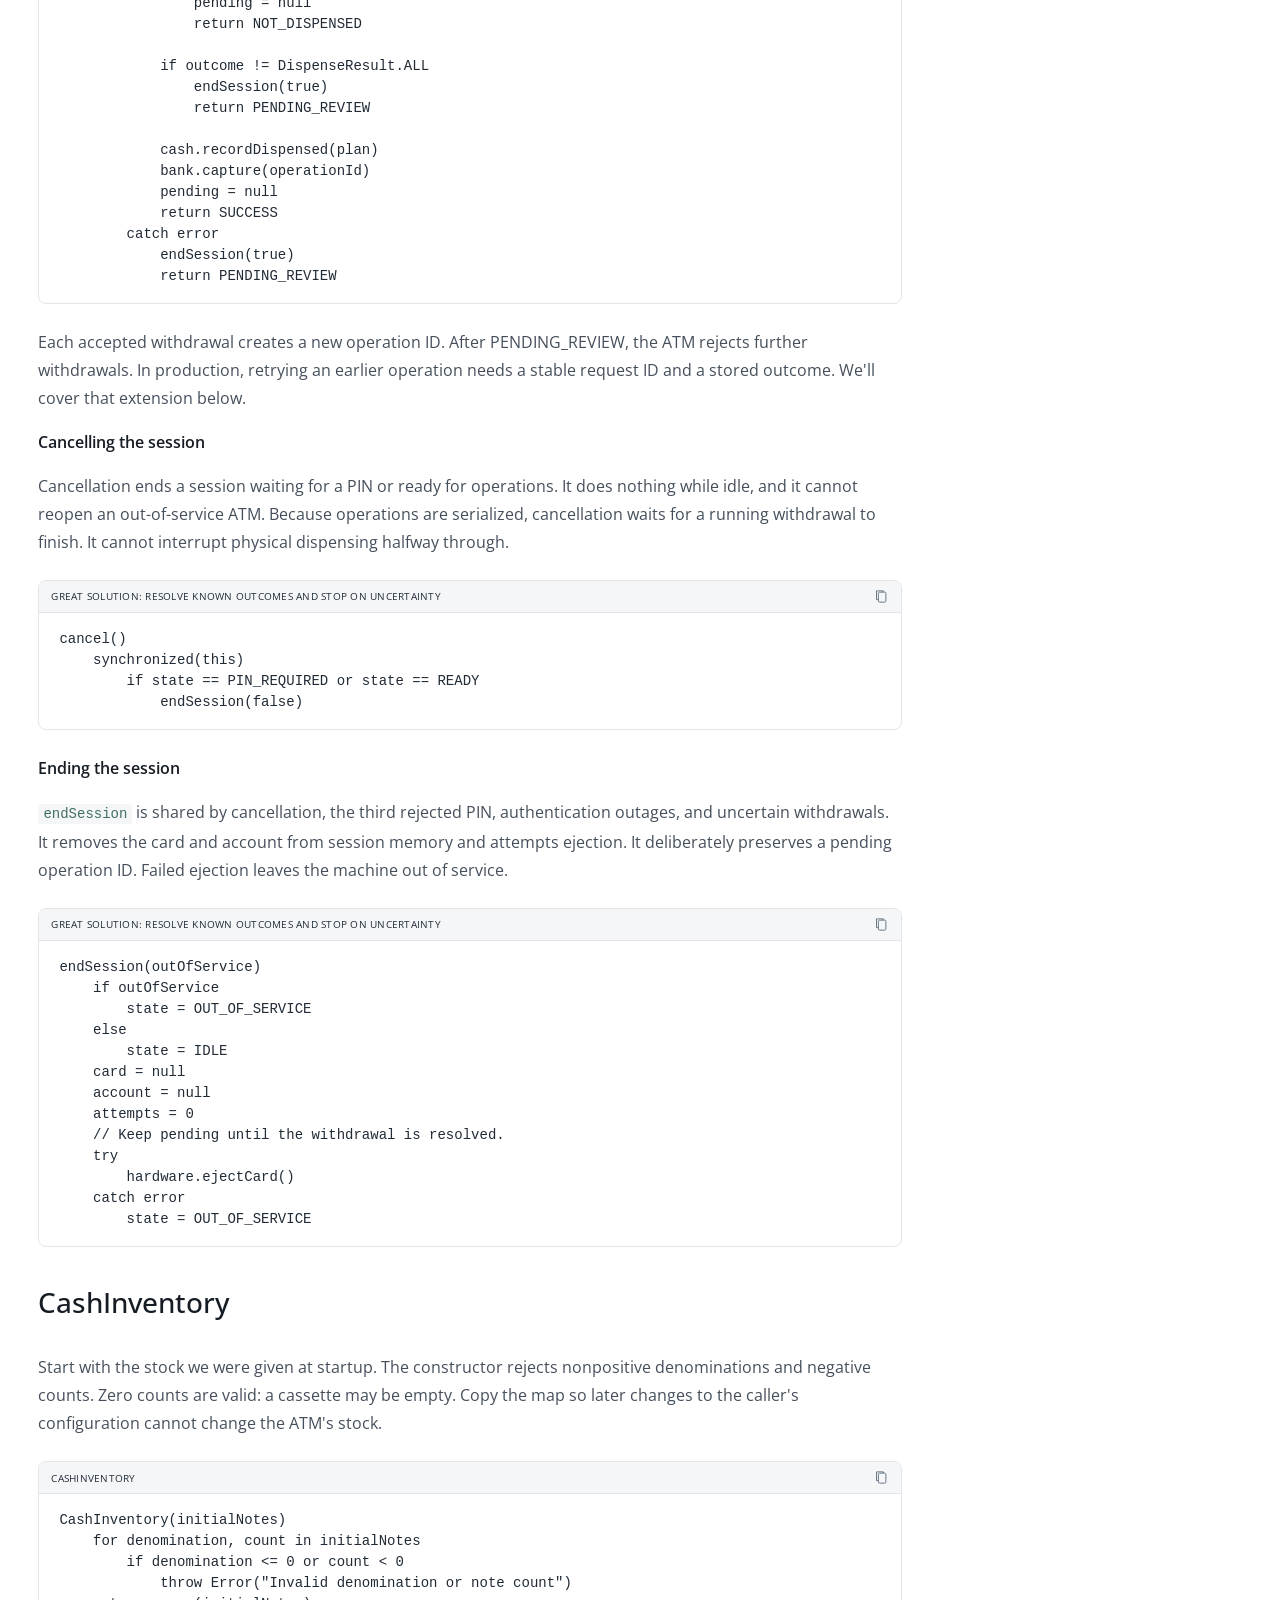
==== commit 58c0705a: "Model dispenser outcomes with a DispenseResult enum" ====
--- a/atm/index.html
+++ b/atm/index.html
@@ -345,10 +345,10 @@
 <p><code>plan</code> returns a separate map, such as <code>{20000: 3}</code> for three ₹200 notes. A missing plan means the amount cannot be made. Only ATM passes a successful plan to <code>recordDispensed</code>, while still holding its lock. Neither the customer nor the hardware adapter can edit the stored inventory.</p>
 <h3 id="hardware">Hardware<a aria-label="Link to Hardware" class="heading-anchor" href="#hardware">#</a></h3>
 <div class="codebox"><div class="codebar"><span class="code-title">Hardware</span><button aria-label="Copy code" class="copy"><svg aria-hidden="true" fill="none" height="15" stroke="currentColor" stroke-width="1.5" viewbox="0 0 24 24" width="15"><rect height="16" rx="2" width="12" x="7" y="5"></rect><path d="M15 5V3H4v14h3"></path></svg></button></div><pre><code>interface Hardware
-  + dispense(notes: Map&lt;long, int&gt;) -&gt; string
+  + dispense(notes: Map&lt;long, int&gt;) -&gt; DispenseResult
   + ejectCard() -&gt; void
 </code></pre></div>
-<p>The dispenser reports <code>ALL</code> only when the exact bundle reached the customer. <code>NONE</code> means no cash was delivered. <code>UNKNOWN</code> covers uncertainty and partial delivery. A timeout is also uncertain. Those meanings must come from the hardware adapter, not from guessing based on an exception message.</p>
+<p><code>DispenseResult</code> defines the three delivery outcomes. The dispenser reports <code>ALL</code> only when the exact bundle reached the customer. <code>NONE</code> means no cash was delivered. <code>UNKNOWN</code> covers uncertainty and partial delivery. A timeout is also uncertain. Those meanings must come from the hardware adapter, not from guessing based on an exception message.</p>
 <h2 id="implementation">Implementation<a aria-label="Link to Implementation" class="heading-anchor" href="#implementation">#</a></h2>
 <p>We now have the pieces for one withdrawal. ATM asks CashInventory for a bundle, BankGateway for a hold, and Hardware to deliver the notes. Once delivery is confirmed, ATM updates CashInventory and asks BankGateway to capture the hold. Neither the inventory nor the dispenser decides whether the customer is authenticated. That check stays in ATM.</p>
 <p>The two methods worth spending most of our interview time on are <code>CashInventory.plan</code> and <code>ATM.withdraw</code>. The first chooses notes without changing stock. The second coordinates the bank and dispenser, including failures. We will also show the complete session methods so the flow from inserting a card to ejecting it is clear.</p>
@@ -358,9 +358,9 @@
 <li><strong>CashInventory:</strong> implement <code>plan</code> in detail because exact note selection is easy to get wrong. Its constructor and stock updates are short.</li>
 <li><strong>BankGateway:</strong> define authentication, balance inquiry, and hold operations.</li>
 <li><strong>Hardware:</strong> define cash delivery and card ejection.</li>
-<li><strong>ATMState:</strong> define the allowed states.</li>
+<li><strong>ATMState and DispenseResult:</strong> define the allowed states and delivery outcomes.</li>
 </ul>
-<p>We'll start with ATM, the class the controller calls. Then we'll implement CashInventory and define the bank and hardware contracts that ATM uses. We'll finish with the state enum. Each class has its own section, with its methods explained before the pseudocode. The final code section contains complete Python and Java implementations.</p>
+<p>We'll start with ATM, the class the controller calls. Then we'll implement CashInventory and define the bank and hardware contracts that ATM uses. We'll finish with the state and delivery-result enums. Each class has its own section, with its methods explained before the pseudocode. The final code section contains complete Python and Java implementations.</p>
 <p>The walkthrough uses language-neutral pseudocode. For important operations, we'll explain the <strong>Core logic</strong> and <strong>Edge cases</strong> before the steps. Simple methods get a shorter explanation. The tests use a fake bank and dispenser so we can control their responses.</p>
 <h3 id="atm_1">ATM<a aria-label="Link to ATM" class="heading-anchor" href="#atm_1">#</a></h3>
 <p>Start with the constructor. It receives the two adapters, the initial cash stock, and a withdrawal limit. We already designed their interfaces above, so we can follow the ATM flow before filling in those dependencies. It creates its own inventory and begins without a card or account.</p>
@@ -518,12 +518,12 @@
                 return DECLINED
 
             outcome = hardware.dispense(copy(plan))
-            if outcome == NONE
+            if outcome == DispenseResult.NONE
                 bank.release(operationId)
                 pending = null
                 return NOT_DISPENSED
 
-            if outcome != ALL
+            if outcome != DispenseResult.ALL
                 endSession(true)
                 return PENDING_REVIEW
 
@@ -650,7 +650,7 @@
 <p>The hardware interface handles dispensing and card ejection. <code>dispense</code> reports ALL, NONE, or UNKNOWN according to the delivery guarantees defined above. A timeout does not prove that the external action stopped. Failed ejection raises an error so ATM can take the machine out of service.</p>
 <p>The hardware adapter must also avoid calling ATM methods while ATM holds its lock.</p>
 <div class="codebox"><div class="codebar"><span class="code-title">Hardware</span><button aria-label="Copy code" class="copy"><svg aria-hidden="true" fill="none" height="15" stroke="currentColor" stroke-width="1.5" viewbox="0 0 24 24" width="15"><rect height="16" rx="2" width="12" x="7" y="5"></rect><path d="M15 5V3H4v14h3"></path></svg></button></div><pre><code>interface Hardware
-    dispense(notes) -&gt; ALL, NONE, or UNKNOWN
+    dispense(notes) -&gt; DispenseResult
     ejectCard()
 </code></pre></div>
 <h3 id="atmstate">ATMState<a aria-label="Link to ATMState" class="heading-anchor" href="#atmstate">#</a></h3>
@@ -660,6 +660,13 @@
     PIN_REQUIRED
     READY
     OUT_OF_SERVICE
+</code></pre></div>
+<h3 id="dispenseresult">DispenseResult<a aria-label="Link to DispenseResult" class="heading-anchor" href="#dispenseresult">#</a></h3>
+<p>DispenseResult names the delivery outcomes returned by Hardware. ATM uses these enum values to decide whether to capture, release, or retain the bank hold for review.</p>
+<div class="codebox"><div class="codebar"><span class="code-title">DispenseResult</span><button aria-label="Copy code" class="copy"><svg aria-hidden="true" fill="none" height="15" stroke="currentColor" stroke-width="1.5" viewbox="0 0 24 24" width="15"><rect height="16" rx="2" width="12" x="7" y="5"></rect><path d="M15 5V3H4v14h3"></path></svg></button></div><pre><code>enum DispenseResult
+    ALL
+    NONE
+    UNKNOWN
 </code></pre></div>
 <h3 id="verification">Verification<a aria-label="Link to Verification" class="heading-anchor" href="#verification">#</a></h3>
 <p>Walk through the outcomes before adding more features. Use a fake bank with an account balance and a map of active holds. Use a fake dispenser whose result can be set to ALL, NONE, UNKNOWN, or a timeout. This makes failure paths reproducible without real banking or hardware. Check the bank balance, note counts, and session state after each operation.</p>
@@ -775,6 +782,12 @@
     <span class="n">OUT_OF_SERVICE</span> <span class="o">=</span> <span class="s2">"OUT_OF_SERVICE"</span>
 
 
+<span class="k">class</span><span class="w"> </span><span class="nc">DispenseResult</span><span class="p">(</span><span class="n">Enum</span><span class="p">):</span>
+    <span class="n">ALL</span> <span class="o">=</span> <span class="s2">"ALL"</span>
+    <span class="n">NONE</span> <span class="o">=</span> <span class="s2">"NONE"</span>
+    <span class="n">UNKNOWN</span> <span class="o">=</span> <span class="s2">"UNKNOWN"</span>
+
+
 <span class="k">class</span><span class="w"> </span><span class="nc">BankGateway</span><span class="p">(</span><span class="n">Protocol</span><span class="p">):</span>
     <span class="k">def</span><span class="w"> </span><span class="nf">authenticate</span><span class="p">(</span><span class="bp">self</span><span class="p">,</span> <span class="n">card_id</span><span class="p">:</span> <span class="nb">str</span><span class="p">,</span> <span class="n">pin</span><span class="p">:</span> <span class="nb">str</span><span class="p">)</span> <span class="o">-&gt;</span> <span class="nb">str</span> <span class="o">|</span> <span class="kc">None</span><span class="p">:</span>
 <span class="w">        </span><span class="sd">"""Return an account ID, or None for a rejected card/PIN."""</span>
@@ -796,7 +809,7 @@
 
 
 <span class="k">class</span><span class="w"> </span><span class="nc">Hardware</span><span class="p">(</span><span class="n">Protocol</span><span class="p">):</span>
-    <span class="k">def</span><span class="w"> </span><span class="nf">dispense</span><span class="p">(</span><span class="bp">self</span><span class="p">,</span> <span class="n">notes</span><span class="p">:</span> <span class="nb">dict</span><span class="p">[</span><span class="nb">int</span><span class="p">,</span> <span class="nb">int</span><span class="p">])</span> <span class="o">-&gt;</span> <span class="nb">str</span><span class="p">:</span>
+    <span class="k">def</span><span class="w"> </span><span class="nf">dispense</span><span class="p">(</span><span class="bp">self</span><span class="p">,</span> <span class="n">notes</span><span class="p">:</span> <span class="nb">dict</span><span class="p">[</span><span class="nb">int</span><span class="p">,</span> <span class="nb">int</span><span class="p">])</span> <span class="o">-&gt;</span> <span class="n">DispenseResult</span><span class="p">:</span>
 <span class="w">        </span><span class="sd">"""ALL: exact bundle delivered. NONE: no cash left the machine.</span>
 <span class="sd">        UNKNOWN: delivery is uncertain, including partial delivery.</span>
 <span class="sd">        """</span>
@@ -909,11 +922,11 @@
                     <span class="bp">self</span><span class="o">.</span><span class="n">_pending</span> <span class="o">=</span> <span class="kc">None</span>
                     <span class="k">return</span> <span class="s2">"DECLINED"</span>
                 <span class="n">outcome</span> <span class="o">=</span> <span class="bp">self</span><span class="o">.</span><span class="n">_hardware</span><span class="o">.</span><span class="n">dispense</span><span class="p">(</span><span class="nb">dict</span><span class="p">(</span><span class="n">plan</span><span class="p">))</span>
-                <span class="k">if</span> <span class="n">outcome</span> <span class="o">==</span> <span class="s2">"NONE"</span><span class="p">:</span>
+                <span class="k">if</span> <span class="n">outcome</span> <span class="o">==</span> <span class="n">DispenseResult</span><span class="o">.</span><span class="n">NONE</span><span class="p">:</span>
                     <span class="bp">self</span><span class="o">.</span><span class="n">_bank</span><span class="o">.</span><span class="n">release</span><span class="p">(</span><span class="n">operation_id</span><span class="p">)</span>
                     <span class="bp">self</span><span class="o">.</span><span class="n">_pending</span> <span class="o">=</span> <span class="kc">None</span>
                     <span class="k">return</span> <span class="s2">"NOT_DISPENSED"</span>
-                <span class="k">if</span> <span class="n">outcome</span> <span class="o">!=</span> <span class="s2">"ALL"</span><span class="p">:</span>
+                <span class="k">if</span> <span class="n">outcome</span> <span class="o">!=</span> <span class="n">DispenseResult</span><span class="o">.</span><span class="n">ALL</span><span class="p">:</span>
                     <span class="bp">self</span><span class="o">.</span><span class="n">_end_session</span><span class="p">(</span><span class="n">out_of_service</span><span class="o">=</span><span class="kc">True</span><span class="p">)</span>
                     <span class="k">return</span> <span class="s2">"PENDING_REVIEW"</span>
                 <span class="bp">self</span><span class="o">.</span><span class="n">_cash</span><span class="o">.</span><span class="n">record_dispensed</span><span class="p">(</span><span class="n">plan</span><span class="p">)</span>
@@ -947,6 +960,10 @@
 <span class="w">        </span><span class="n">IDLE</span><span class="p">,</span><span class="w"> </span><span class="n">PIN_REQUIRED</span><span class="p">,</span><span class="w"> </span><span class="n">READY</span><span class="p">,</span><span class="w"> </span><span class="n">OUT_OF_SERVICE</span>
 <span class="w">    </span><span class="p">}</span>
 
+<span class="w">    </span><span class="kd">public</span><span class="w"> </span><span class="kd">enum</span><span class="w"> </span><span class="n">DispenseResult</span><span class="w"> </span><span class="p">{</span>
+<span class="w">        </span><span class="n">ALL</span><span class="p">,</span><span class="w"> </span><span class="n">NONE</span><span class="p">,</span><span class="w"> </span><span class="n">UNKNOWN</span>
+<span class="w">    </span><span class="p">}</span>
+
 <span class="w">    </span><span class="kd">public</span><span class="w"> </span><span class="kd">interface</span> <span class="nc">BankGateway</span><span class="w"> </span><span class="p">{</span>
 <span class="w">        </span><span class="n">String</span><span class="w"> </span><span class="nf">authenticate</span><span class="p">(</span><span class="n">String</span><span class="w"> </span><span class="n">cardId</span><span class="p">,</span><span class="w"> </span><span class="n">String</span><span class="w"> </span><span class="n">pin</span><span class="p">);</span><span class="w"> </span><span class="c1">// null means rejected</span>
 <span class="w">        </span><span class="kt">long</span><span class="w"> </span><span class="nf">availableBalance</span><span class="p">(</span><span class="n">String</span><span class="w"> </span><span class="n">accountId</span><span class="p">);</span>
@@ -958,7 +975,7 @@
 <span class="w">    </span><span class="kd">public</span><span class="w"> </span><span class="kd">interface</span> <span class="nc">Hardware</span><span class="w"> </span><span class="p">{</span>
 <span class="w">        </span><span class="c1">// ALL: exact bundle delivered. NONE: nothing delivered.</span>
 <span class="w">        </span><span class="c1">// UNKNOWN: uncertain or partial delivery.</span>
-<span class="w">        </span><span class="n">String</span><span class="w"> </span><span class="nf">dispense</span><span class="p">(</span><span class="n">Map</span><span class="o">&lt;</span><span class="n">Long</span><span class="p">,</span><span class="w"> </span><span class="n">Integer</span><span class="o">&gt;</span><span class="w"> </span><span class="n">notes</span><span class="p">);</span>
+<span class="w">        </span><span class="n">DispenseResult</span><span class="w"> </span><span class="nf">dispense</span><span class="p">(</span><span class="n">Map</span><span class="o">&lt;</span><span class="n">Long</span><span class="p">,</span><span class="w"> </span><span class="n">Integer</span><span class="o">&gt;</span><span class="w"> </span><span class="n">notes</span><span class="p">);</span>
 <span class="w">        </span><span class="kt">void</span><span class="w"> </span><span class="nf">ejectCard</span><span class="p">();</span>
 <span class="w">    </span><span class="p">}</span>
 
@@ -1072,13 +1089,13 @@
 <span class="w">                </span><span class="n">pending</span><span class="w"> </span><span class="o">=</span><span class="w"> </span><span class="kc">null</span><span class="p">;</span>
 <span class="w">                </span><span class="k">return</span><span class="w"> </span><span class="s">"DECLINED"</span><span class="p">;</span>
 <span class="w">            </span><span class="p">}</span>
-<span class="w">            </span><span class="n">String</span><span class="w"> </span><span class="n">outcome</span><span class="w"> </span><span class="o">=</span><span class="w"> </span><span class="n">hardware</span><span class="p">.</span><span class="na">dispense</span><span class="p">(</span><span class="n">Map</span><span class="p">.</span><span class="na">copyOf</span><span class="p">(</span><span class="n">plan</span><span class="p">));</span>
-<span class="w">            </span><span class="k">if</span><span class="w"> </span><span class="p">(</span><span class="s">"NONE"</span><span class="p">.</span><span class="na">equals</span><span class="p">(</span><span class="n">outcome</span><span class="p">))</span><span class="w"> </span><span class="p">{</span>
+<span class="w">            </span><span class="n">DispenseResult</span><span class="w"> </span><span class="n">outcome</span><span class="w"> </span><span class="o">=</span><span class="w"> </span><span class="n">hardware</span><span class="p">.</span><span class="na">dispense</span><span class="p">(</span><span class="n">Map</span><span class="p">.</span><span class="na">copyOf</span><span class="p">(</span><span class="n">plan</span><span class="p">));</span>
+<span class="w">            </span><span class="k">if</span><span class="w"> </span><span class="p">(</span><span class="n">outcome</span><span class="w"> </span><span class="o">==</span><span class="w"> </span><span class="n">DispenseResult</span><span class="p">.</span><span class="na">NONE</span><span class="p">)</span><span class="w"> </span><span class="p">{</span>
 <span class="w">                </span><span class="n">bank</span><span class="p">.</span><span class="na">release</span><span class="p">(</span><span class="n">operationId</span><span class="p">);</span>
 <span class="w">                </span><span class="n">pending</span><span class="w"> </span><span class="o">=</span><span class="w"> </span><span class="kc">null</span><span class="p">;</span>
 <span class="w">                </span><span class="k">return</span><span class="w"> </span><span class="s">"NOT_DISPENSED"</span><span class="p">;</span>
 <span class="w">            </span><span class="p">}</span>
-<span class="w">            </span><span class="k">if</span><span class="w"> </span><span class="p">(</span><span class="o">!</span><span class="s">"ALL"</span><span class="p">.</span><span class="na">equals</span><span class="p">(</span><span class="n">outcome</span><span class="p">))</span><span class="w"> </span><span class="p">{</span>
+<span class="w">            </span><span class="k">if</span><span class="w"> </span><span class="p">(</span><span class="n">outcome</span><span class="w"> </span><span class="o">!=</span><span class="w"> </span><span class="n">DispenseResult</span><span class="p">.</span><span class="na">ALL</span><span class="p">)</span><span class="w"> </span><span class="p">{</span>
 <span class="w">                </span><span class="n">endSession</span><span class="p">(</span><span class="kc">true</span><span class="p">);</span>
 <span class="w">                </span><span class="k">return</span><span class="w"> </span><span class="s">"PENDING_REVIEW"</span><span class="p">;</span>
 <span class="w">            </span><span class="p">}</span>
@@ -1204,9 +1221,9 @@
 <p>Keep completed IDs long enough to cover the supported retry window. Deleting a record too early allows an old request to look new. That retention policy is part of the retry contract.</p>
 <h3 id="3-what-if-only-some-notes-were-delivered">3. What if only some notes were delivered?<a aria-label="Link to 3. What if only some notes were delivered?" class="heading-anchor" href="#3-what-if-only-some-notes-were-delivered">#</a></h3>
 <p>Our Hardware contract groups partial delivery into UNKNOWN. That keeps the basic ATM conservative, but it cannot tell a customer how much cash they actually received.</p>
-<p>Suppose we requested three ₹200 notes and the device can prove that two reached the customer. We know ₹400 was delivered, while the hold is still for ₹600. The useful extension is a delivery report with evidence about both customer delivery and cassette movement.</p>
+<p>Suppose we requested three ₹200 notes and the device can prove that two reached the customer. We know ₹400 was delivered, while the hold is still for ₹600. Add PARTIAL to DispenseResult and return a delivery report with evidence about both customer delivery and cassette movement. ALL continues to mean the complete requested bundle was delivered.</p>
 <div class="codebox"><div class="codebar"><span class="code-title">3. What if only some notes were delivered?</span><button aria-label="Copy code" class="copy"><svg aria-hidden="true" fill="none" height="15" stroke="currentColor" stroke-width="1.5" viewbox="0 0 24 24" width="15"><rect height="16" rx="2" width="12" x="7" y="5"></rect><path d="M15 5V3H4v14h3"></path></svg></button></div><pre><code>DeliveryReport
-  outcome: string                       // COMPLETE, PARTIAL, NONE, UNKNOWN
+  outcome: DispenseResult               // extend with PARTIAL
   deliveredNotes: Map&lt;long, int&gt;         // notes confirmed received by customer
   removedFromCassettes: Map&lt;long, int&gt;   // includes notes moved to a reject bin
   journalId: string
@@ -1325,7 +1342,7 @@
 <li>Why does cancelling an uncertain withdrawal not release the funds?</li>
 <li>Which records must survive a restart before this design can recover safely?</li>
 </ul>
-    <footer class="article-footer"><p>Written by Yash Pandit.</p><a href="#top">↑ Back to top</a></footer></article><aside class="toc" aria-label="On this page"><div class="reading-tools"><button id="focus" aria-pressed="false">◫ &nbsp; Focus</button><button id="expand" aria-pressed="false">Expand comparisons</button></div><div class="progress-label">Reading Progress</div><div class="progress" role="progressbar" aria-label="Reading progress" aria-valuemin="0" aria-valuemax="100" aria-valuenow="0"><div></div></div><h2>On This Page</h2><nav><a href="#understanding-the-problem" class="toc-h2" title="Understanding the Problem">Understanding the Problem</a><a href="#requirements" class="toc-h2" title="Requirements">Requirements</a><a href="#clarifying-questions" class="toc-h3" title="Clarifying Questions">Clarifying Questions</a><a href="#final-requirements" class="toc-h3" title="Final Requirements">Final Requirements</a><a href="#core-entities-and-relationships" class="toc-h2" title="Core Entities and Relationships">Core Entities and Relationships</a><a href="#class-design" class="toc-h2" title="Class Design">Class Design</a><a href="#atm" class="toc-h3" title="ATM">ATM</a><a href="#bankgateway" class="toc-h3" title="BankGateway">BankGateway</a><a href="#cashinventory" class="toc-h3" title="CashInventory">CashInventory</a><a href="#hardware" class="toc-h3" title="Hardware">Hardware</a><a href="#implementation" class="toc-h2" title="Implementation">Implementation</a><a href="#atm_1" class="toc-h3" title="ATM">ATM</a><a href="#cashinventory_1" class="toc-h3" title="CashInventory">CashInventory</a><a href="#bankgateway_1" class="toc-h3" title="BankGateway">BankGateway</a><a href="#hardware_1" class="toc-h3" title="Hardware">Hardware</a><a href="#atmstate" class="toc-h3" title="ATMState">ATMState</a><a href="#verification" class="toc-h3" title="Verification">Verification</a><a href="#complete-reference-implementations" class="toc-h3" title="Complete Code Implementation">Complete Code Implementation</a><a href="#follow-ups" class="toc-h2" title="Follow-ups">Follow-ups</a><a href="#1-what-happens-if-the-process-crashes-after-cash-is-delivered" class="toc-h3" title="1. What happens if the process crashes after cash is delivered?">1. What happens if the process crashes after cash is delivered?</a><a href="#2-how-would-you-support-retries-without-dispensing-twice" class="toc-h3" title="2. How would you support retries without dispensing twice?">2. How would you support retries without dispensing twice?</a><a href="#3-what-if-only-some-notes-were-delivered" class="toc-h3" title="3. What if only some notes were delivered?">3. What if only some notes were delivered?</a><a href="#4-can-we-avoid-holding-the-atm-lock-during-bank-calls" class="toc-h3" title="4. Can we avoid holding the ATM lock during bank calls?">4. Can we avoid holding the ATM lock during bank calls?</a><a href="#5-how-would-cash-refilling-work" class="toc-h3" title="5. How would cash refilling work?">5. How would cash refilling work?</a><a href="#6-what-would-change-if-the-bank-did-not-support-holds" class="toc-h3" title="6. What would change if the bank did not support holds?">6. What would change if the bank did not support holds?</a><a href="#what-is-expected-at-each-level" class="toc-h2" title="What is Expected at Each Level?">What is Expected at Each Level?</a><a href="#test-your-understanding" class="toc-h2" title="Test Your Understanding">Test Your Understanding</a></nav></aside></div></div></main>
+    <footer class="article-footer"><p>Written by Yash Pandit.</p><a href="#top">↑ Back to top</a></footer></article><aside class="toc" aria-label="On this page"><div class="reading-tools"><button id="focus" aria-pressed="false">◫ &nbsp; Focus</button><button id="expand" aria-pressed="false">Expand comparisons</button></div><div class="progress-label">Reading Progress</div><div class="progress" role="progressbar" aria-label="Reading progress" aria-valuemin="0" aria-valuemax="100" aria-valuenow="0"><div></div></div><h2>On This Page</h2><nav><a href="#understanding-the-problem" class="toc-h2" title="Understanding the Problem">Understanding the Problem</a><a href="#requirements" class="toc-h2" title="Requirements">Requirements</a><a href="#clarifying-questions" class="toc-h3" title="Clarifying Questions">Clarifying Questions</a><a href="#final-requirements" class="toc-h3" title="Final Requirements">Final Requirements</a><a href="#core-entities-and-relationships" class="toc-h2" title="Core Entities and Relationships">Core Entities and Relationships</a><a href="#class-design" class="toc-h2" title="Class Design">Class Design</a><a href="#atm" class="toc-h3" title="ATM">ATM</a><a href="#bankgateway" class="toc-h3" title="BankGateway">BankGateway</a><a href="#cashinventory" class="toc-h3" title="CashInventory">CashInventory</a><a href="#hardware" class="toc-h3" title="Hardware">Hardware</a><a href="#implementation" class="toc-h2" title="Implementation">Implementation</a><a href="#atm_1" class="toc-h3" title="ATM">ATM</a><a href="#cashinventory_1" class="toc-h3" title="CashInventory">CashInventory</a><a href="#bankgateway_1" class="toc-h3" title="BankGateway">BankGateway</a><a href="#hardware_1" class="toc-h3" title="Hardware">Hardware</a><a href="#atmstate" class="toc-h3" title="ATMState">ATMState</a><a href="#dispenseresult" class="toc-h3" title="DispenseResult">DispenseResult</a><a href="#verification" class="toc-h3" title="Verification">Verification</a><a href="#complete-reference-implementations" class="toc-h3" title="Complete Code Implementation">Complete Code Implementation</a><a href="#follow-ups" class="toc-h2" title="Follow-ups">Follow-ups</a><a href="#1-what-happens-if-the-process-crashes-after-cash-is-delivered" class="toc-h3" title="1. What happens if the process crashes after cash is delivered?">1. What happens if the process crashes after cash is delivered?</a><a href="#2-how-would-you-support-retries-without-dispensing-twice" class="toc-h3" title="2. How would you support retries without dispensing twice?">2. How would you support retries without dispensing twice?</a><a href="#3-what-if-only-some-notes-were-delivered" class="toc-h3" title="3. What if only some notes were delivered?">3. What if only some notes were delivered?</a><a href="#4-can-we-avoid-holding-the-atm-lock-during-bank-calls" class="toc-h3" title="4. Can we avoid holding the ATM lock during bank calls?">4. Can we avoid holding the ATM lock during bank calls?</a><a href="#5-how-would-cash-refilling-work" class="toc-h3" title="5. How would cash refilling work?">5. How would cash refilling work?</a><a href="#6-what-would-change-if-the-bank-did-not-support-holds" class="toc-h3" title="6. What would change if the bank did not support holds?">6. What would change if the bank did not support holds?</a><a href="#what-is-expected-at-each-level" class="toc-h2" title="What is Expected at Each Level?">What is Expected at Each Level?</a><a href="#test-your-understanding" class="toc-h2" title="Test Your Understanding">Test Your Understanding</a></nav></aside></div></div></main>
     <button id="exit-focus" hidden>◫ Exit focus</button><dialog id="search-dialog"><form method="dialog"><input id="search-input" aria-label="Search sections" placeholder="Search article sections…" autocomplete="off"><button aria-label="Close search">Esc</button></form><nav id="search-results"></nav></dialog><div id="toast" role="status" aria-live="polite"></div><script>(() => {
   const $ = s => document.querySelector(s);
   const $$ = s => [...document.querySelectorAll(s)];
